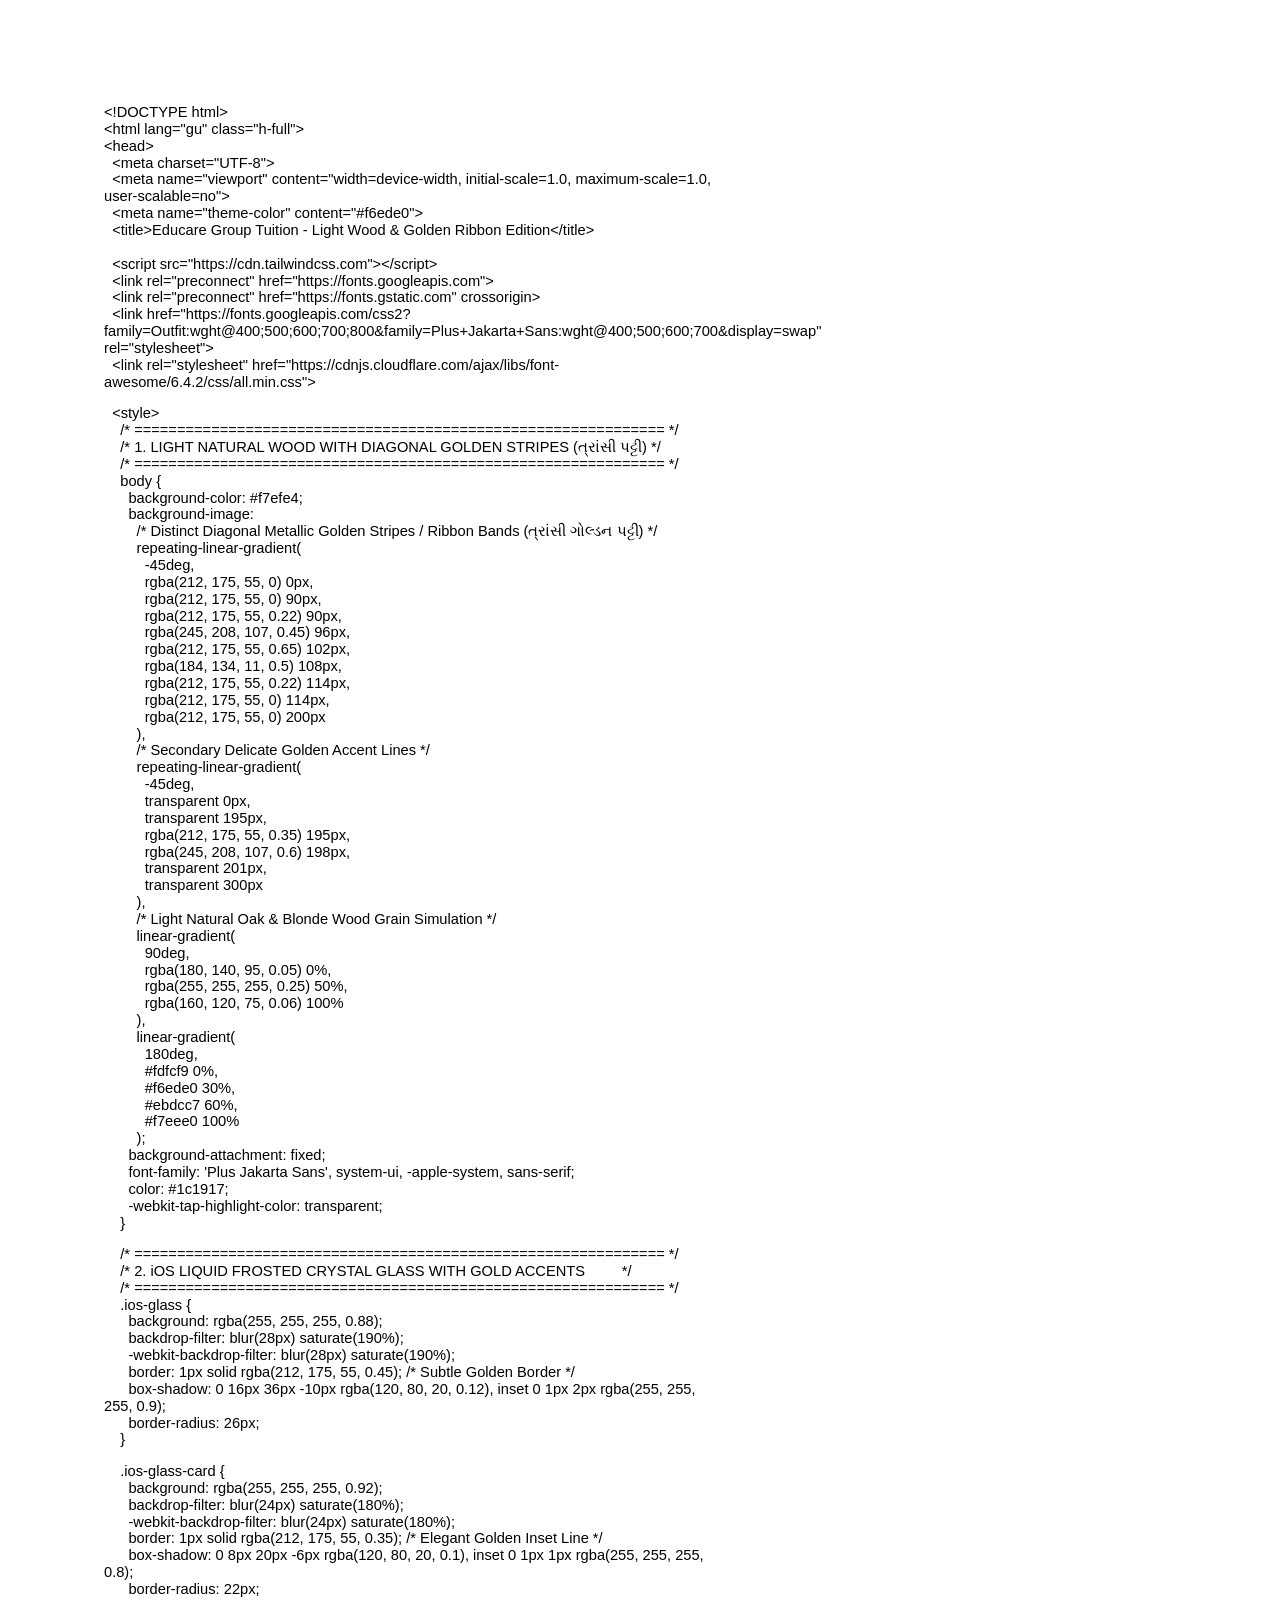
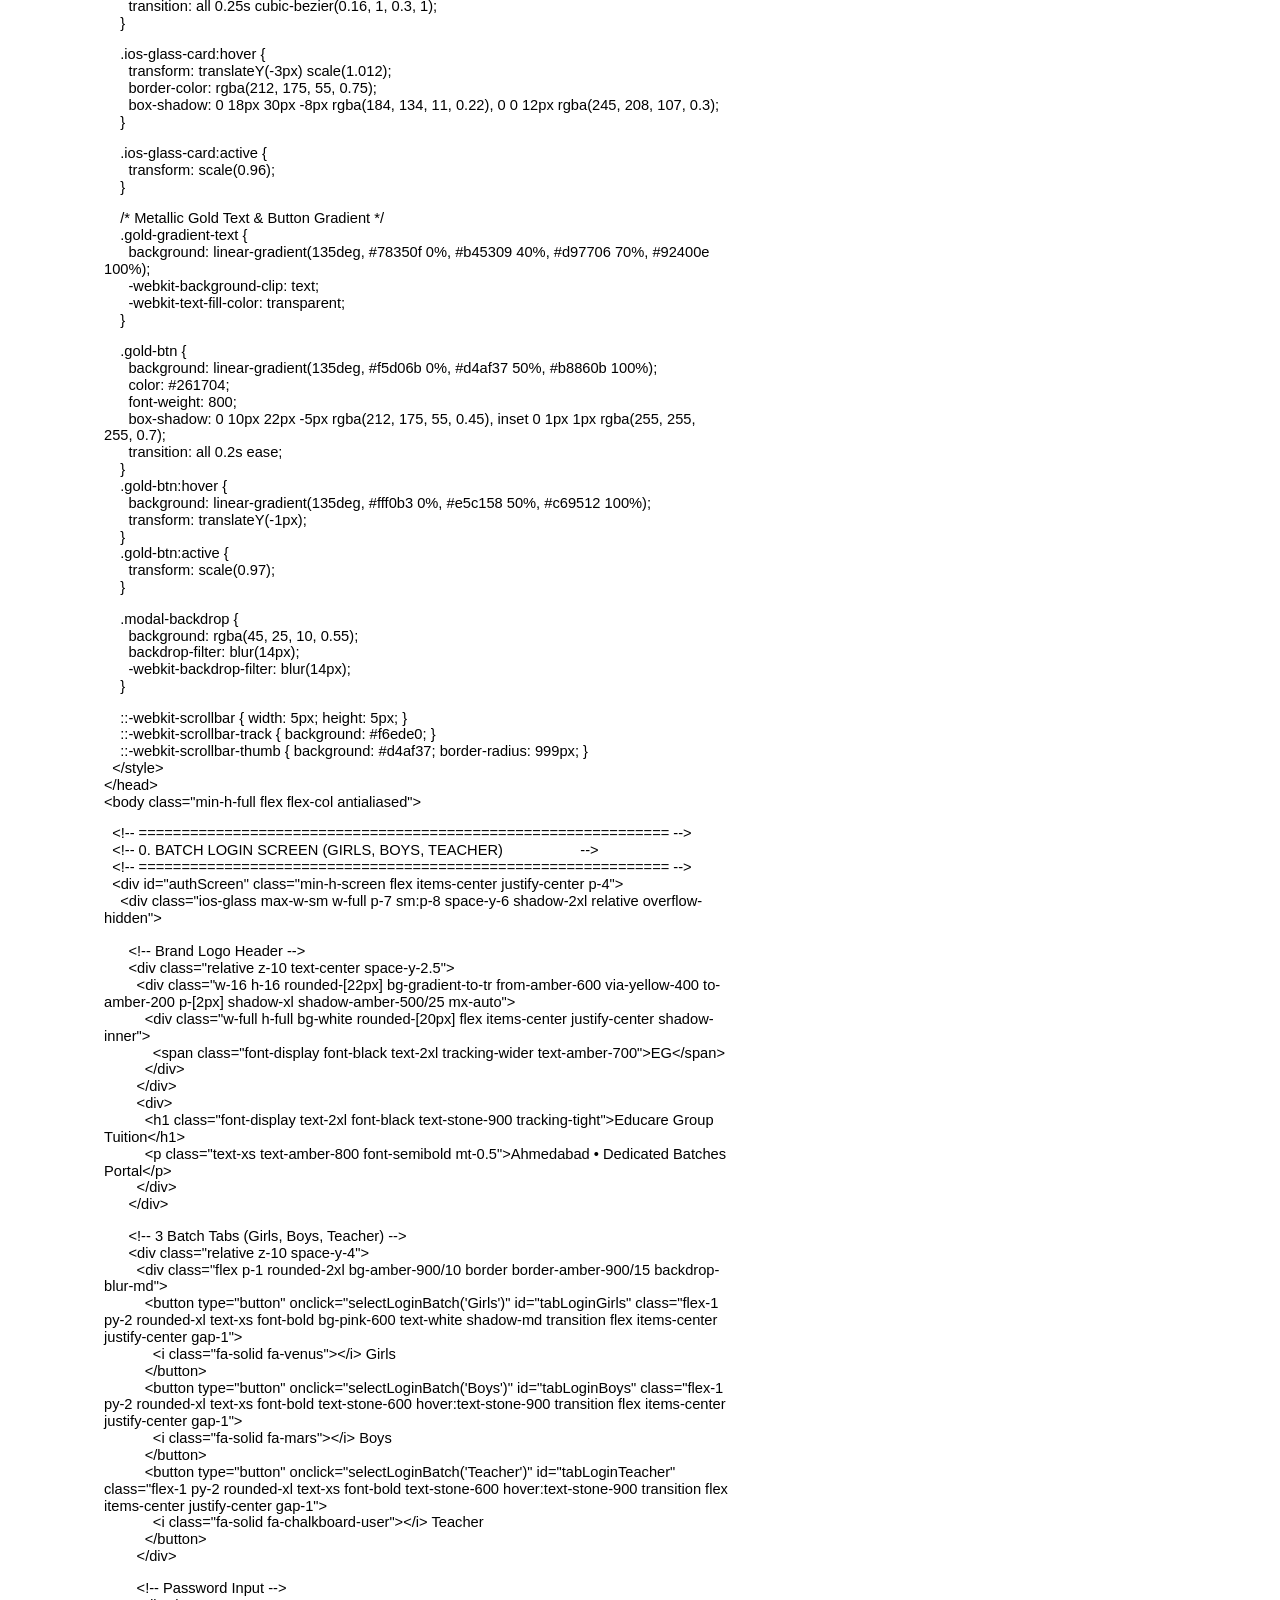
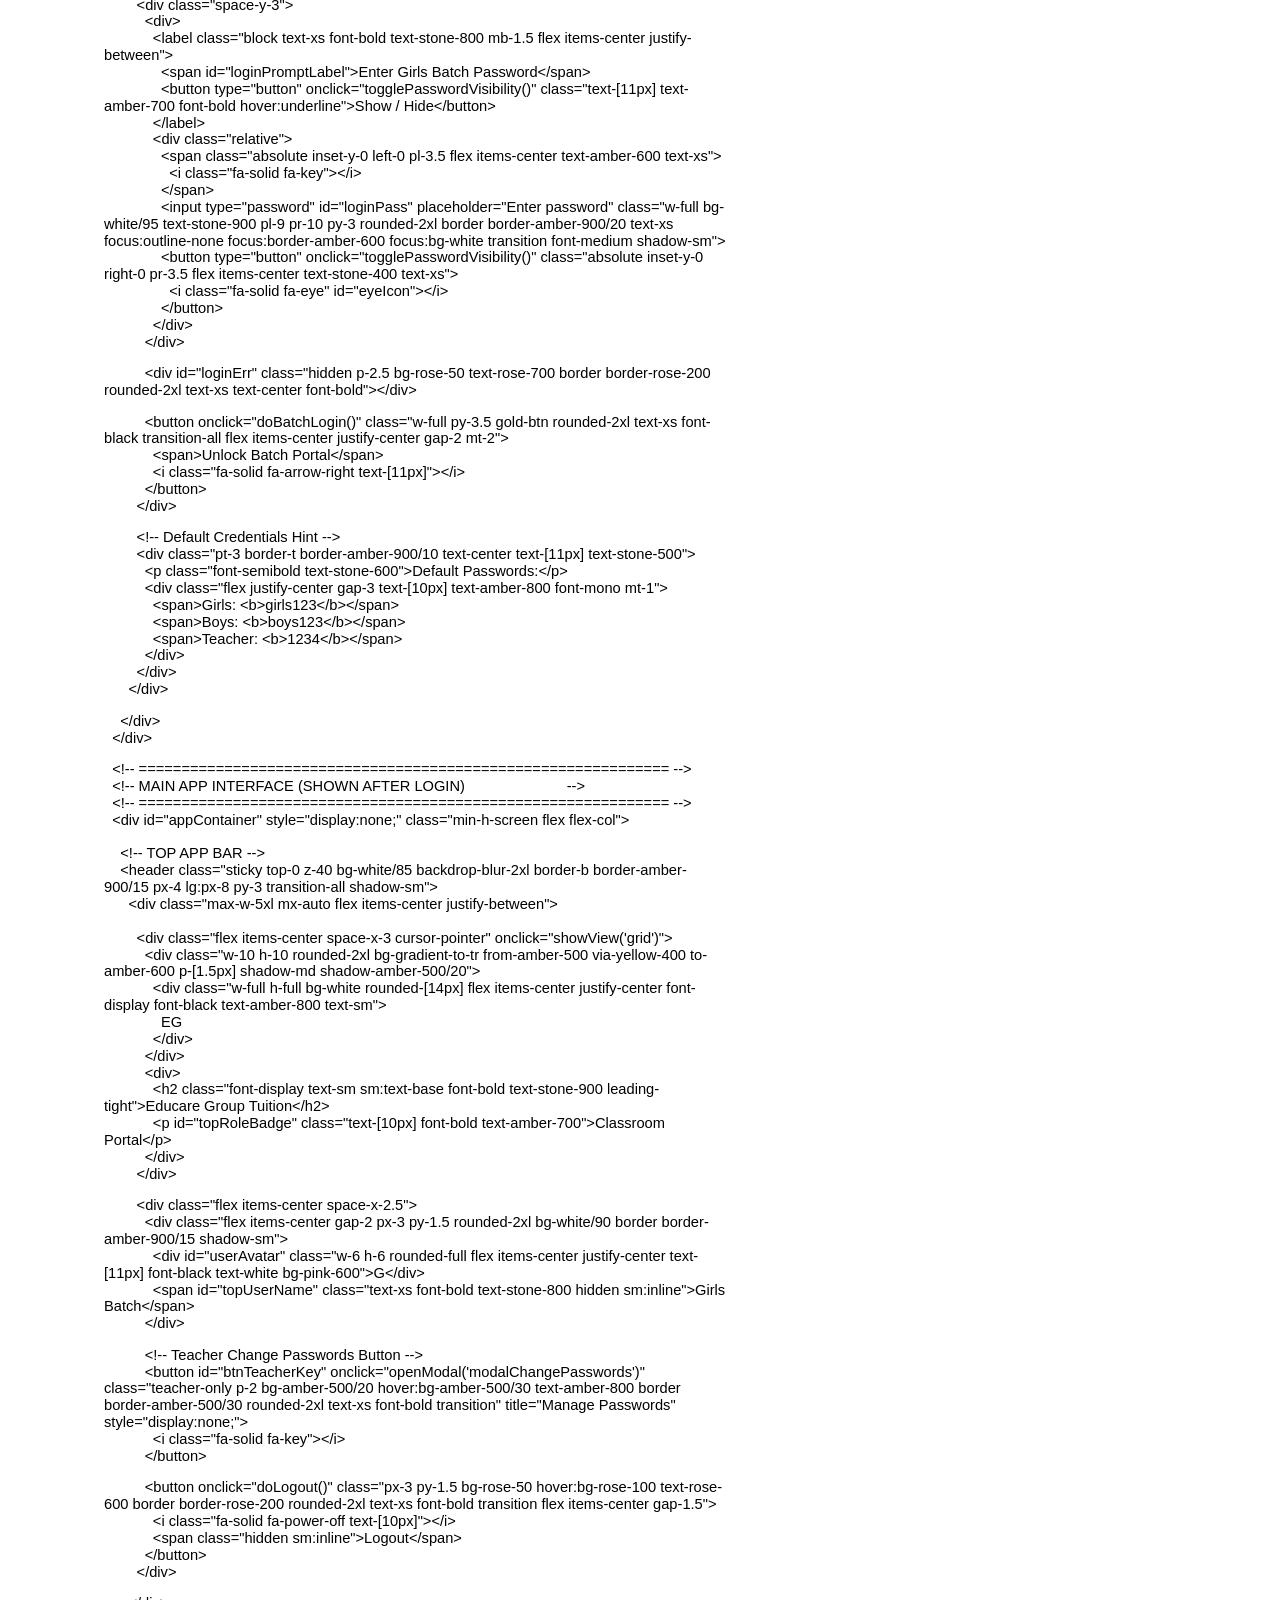
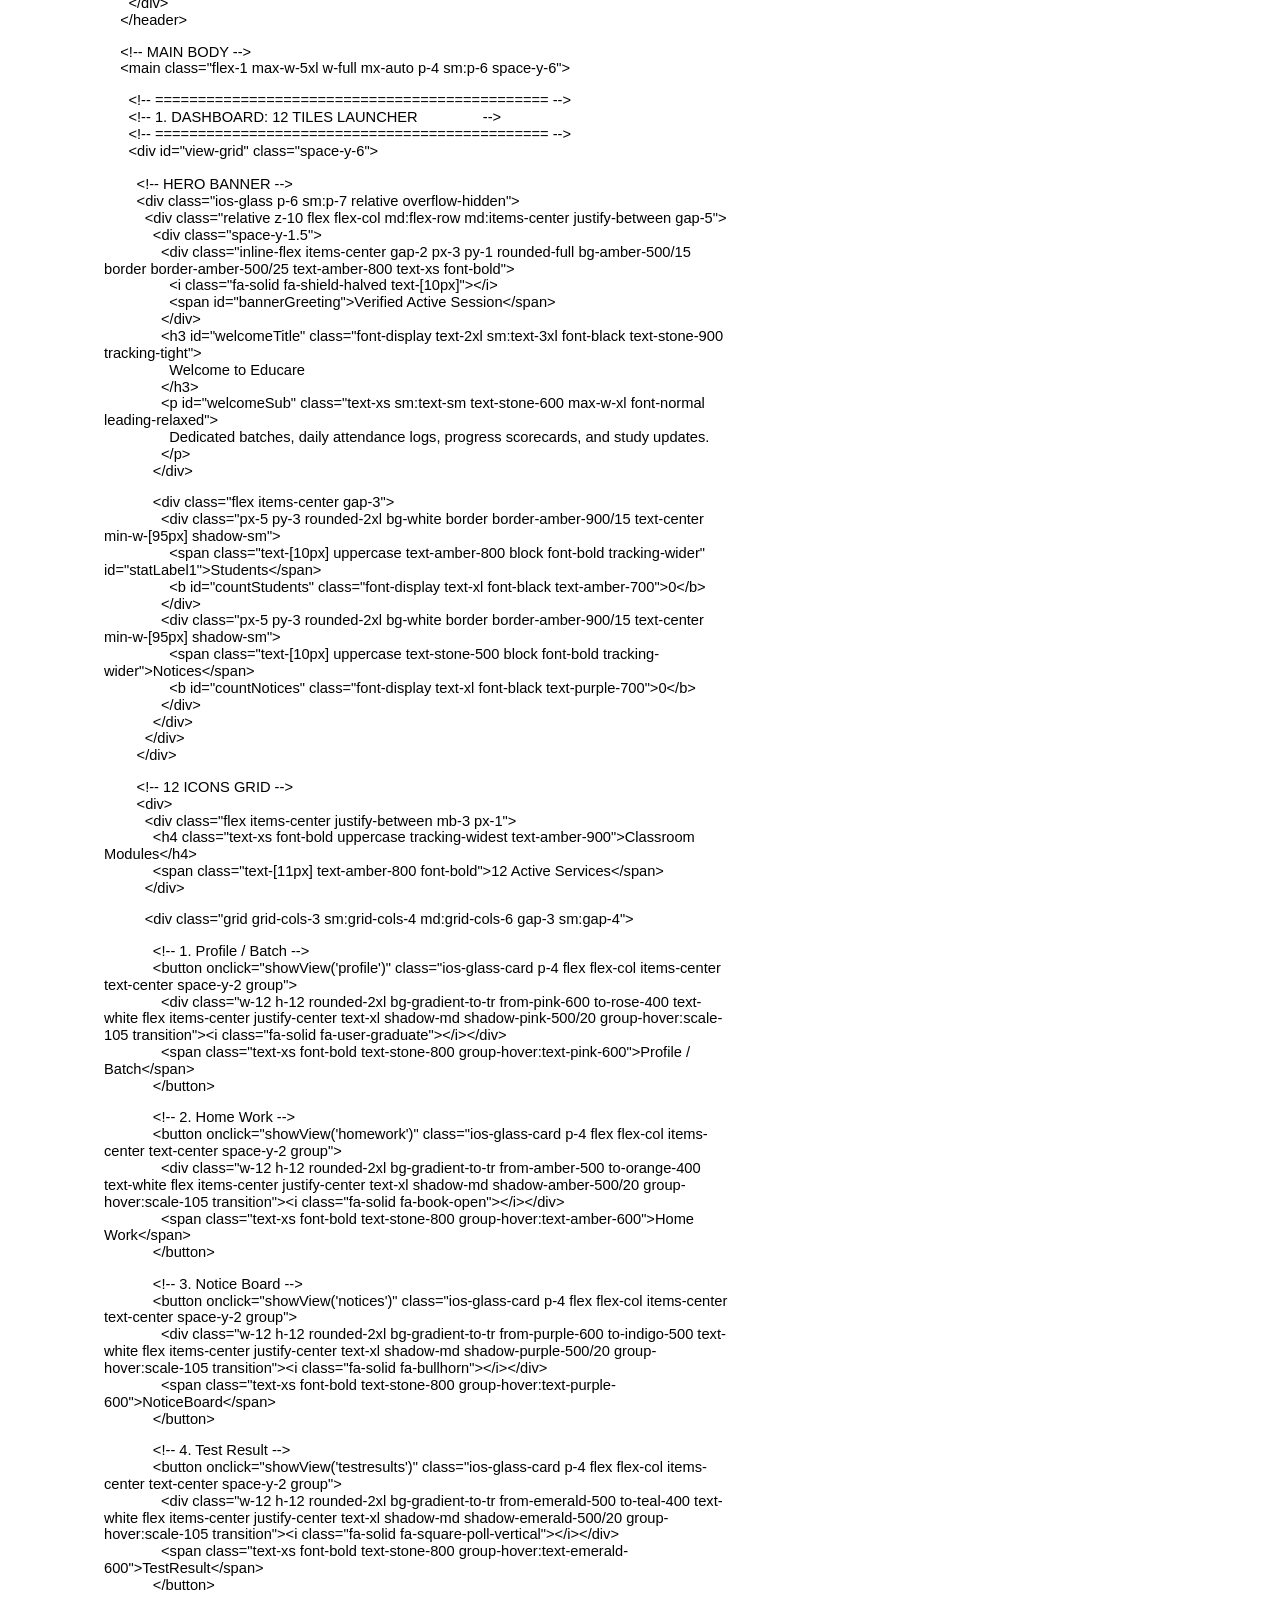
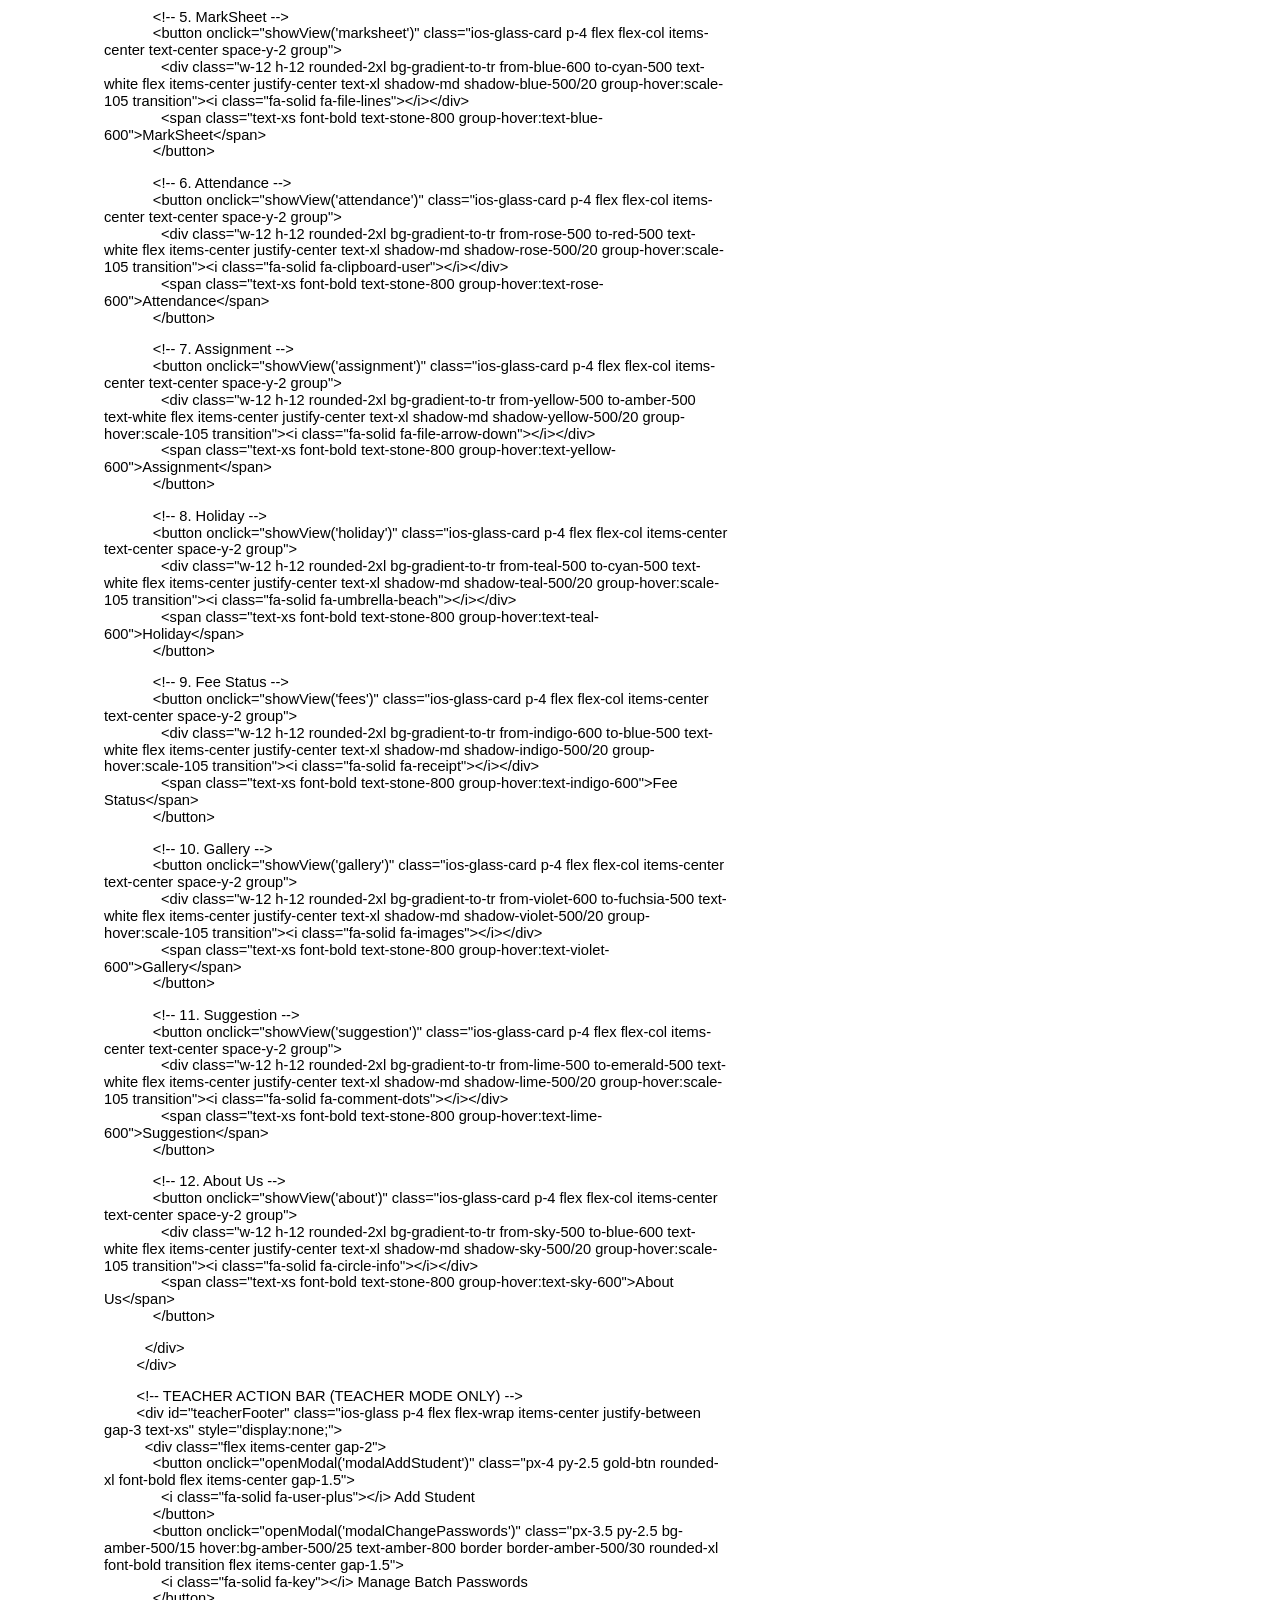
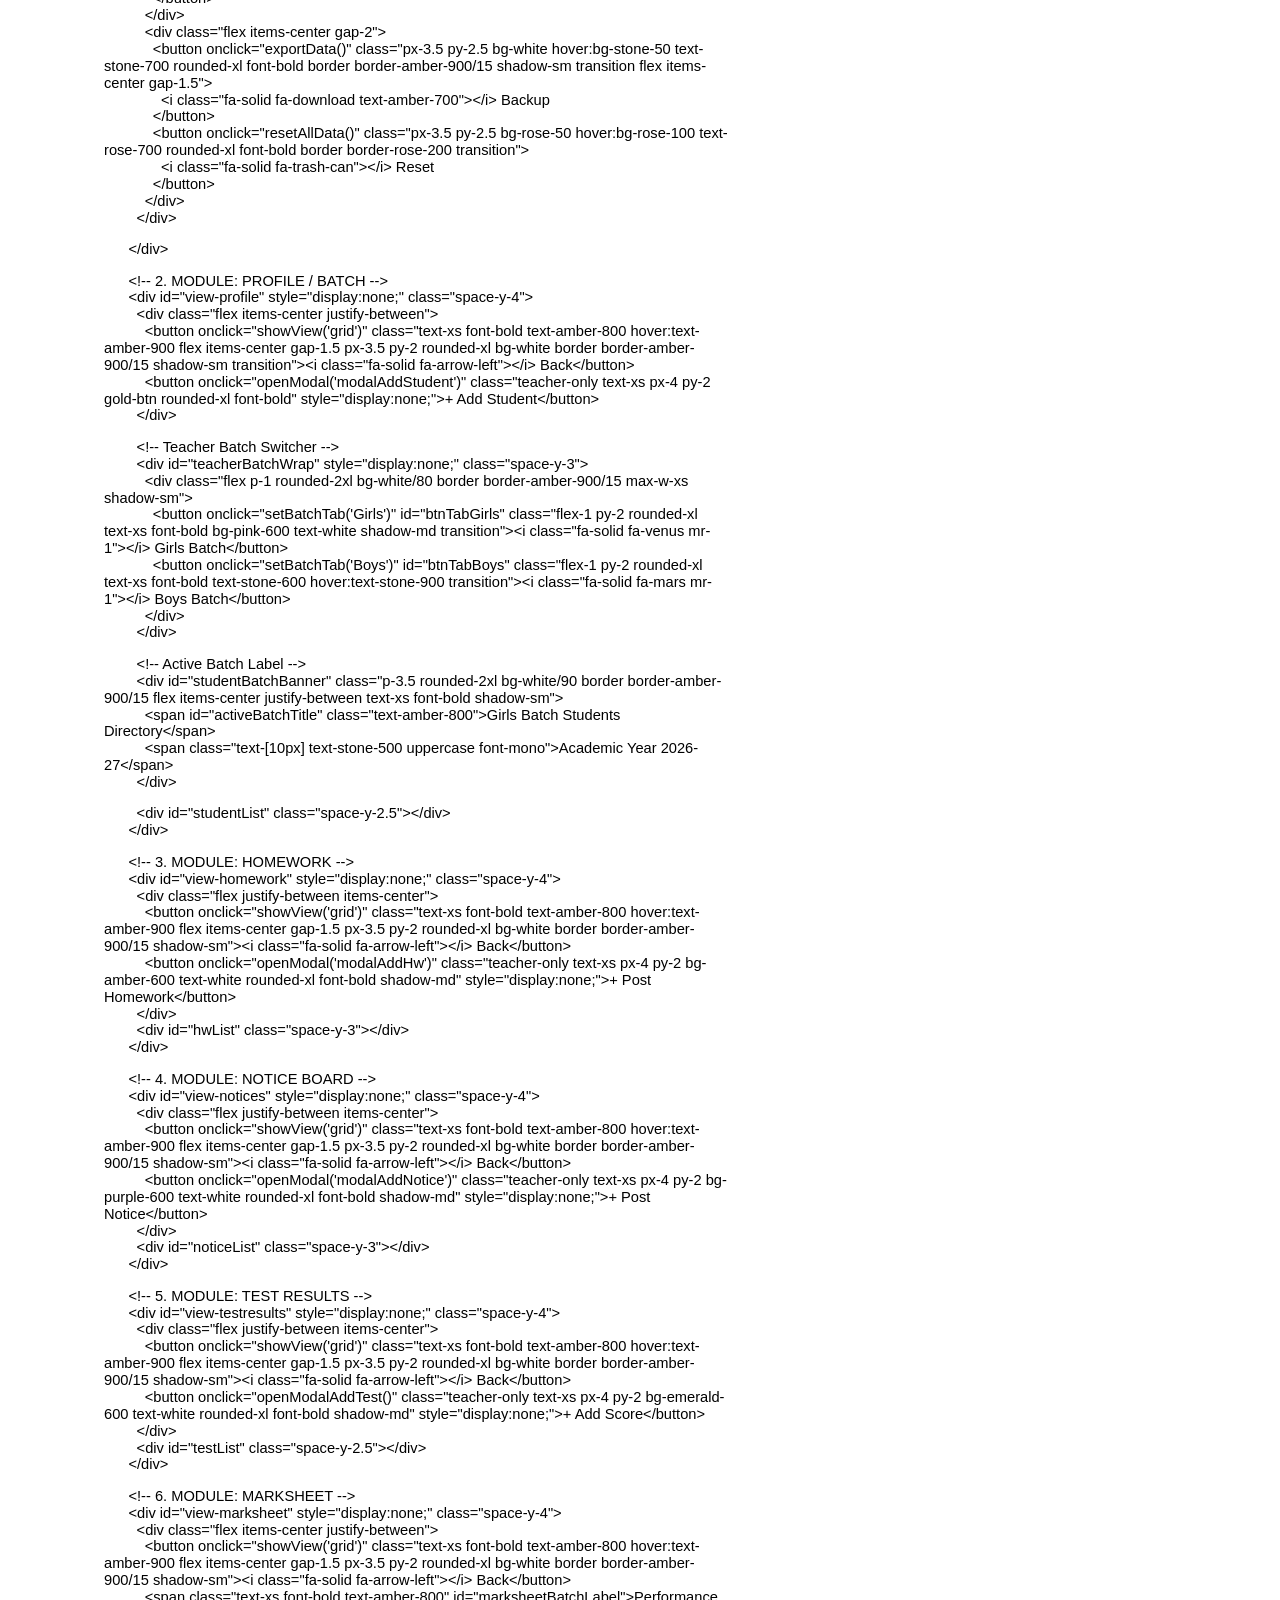
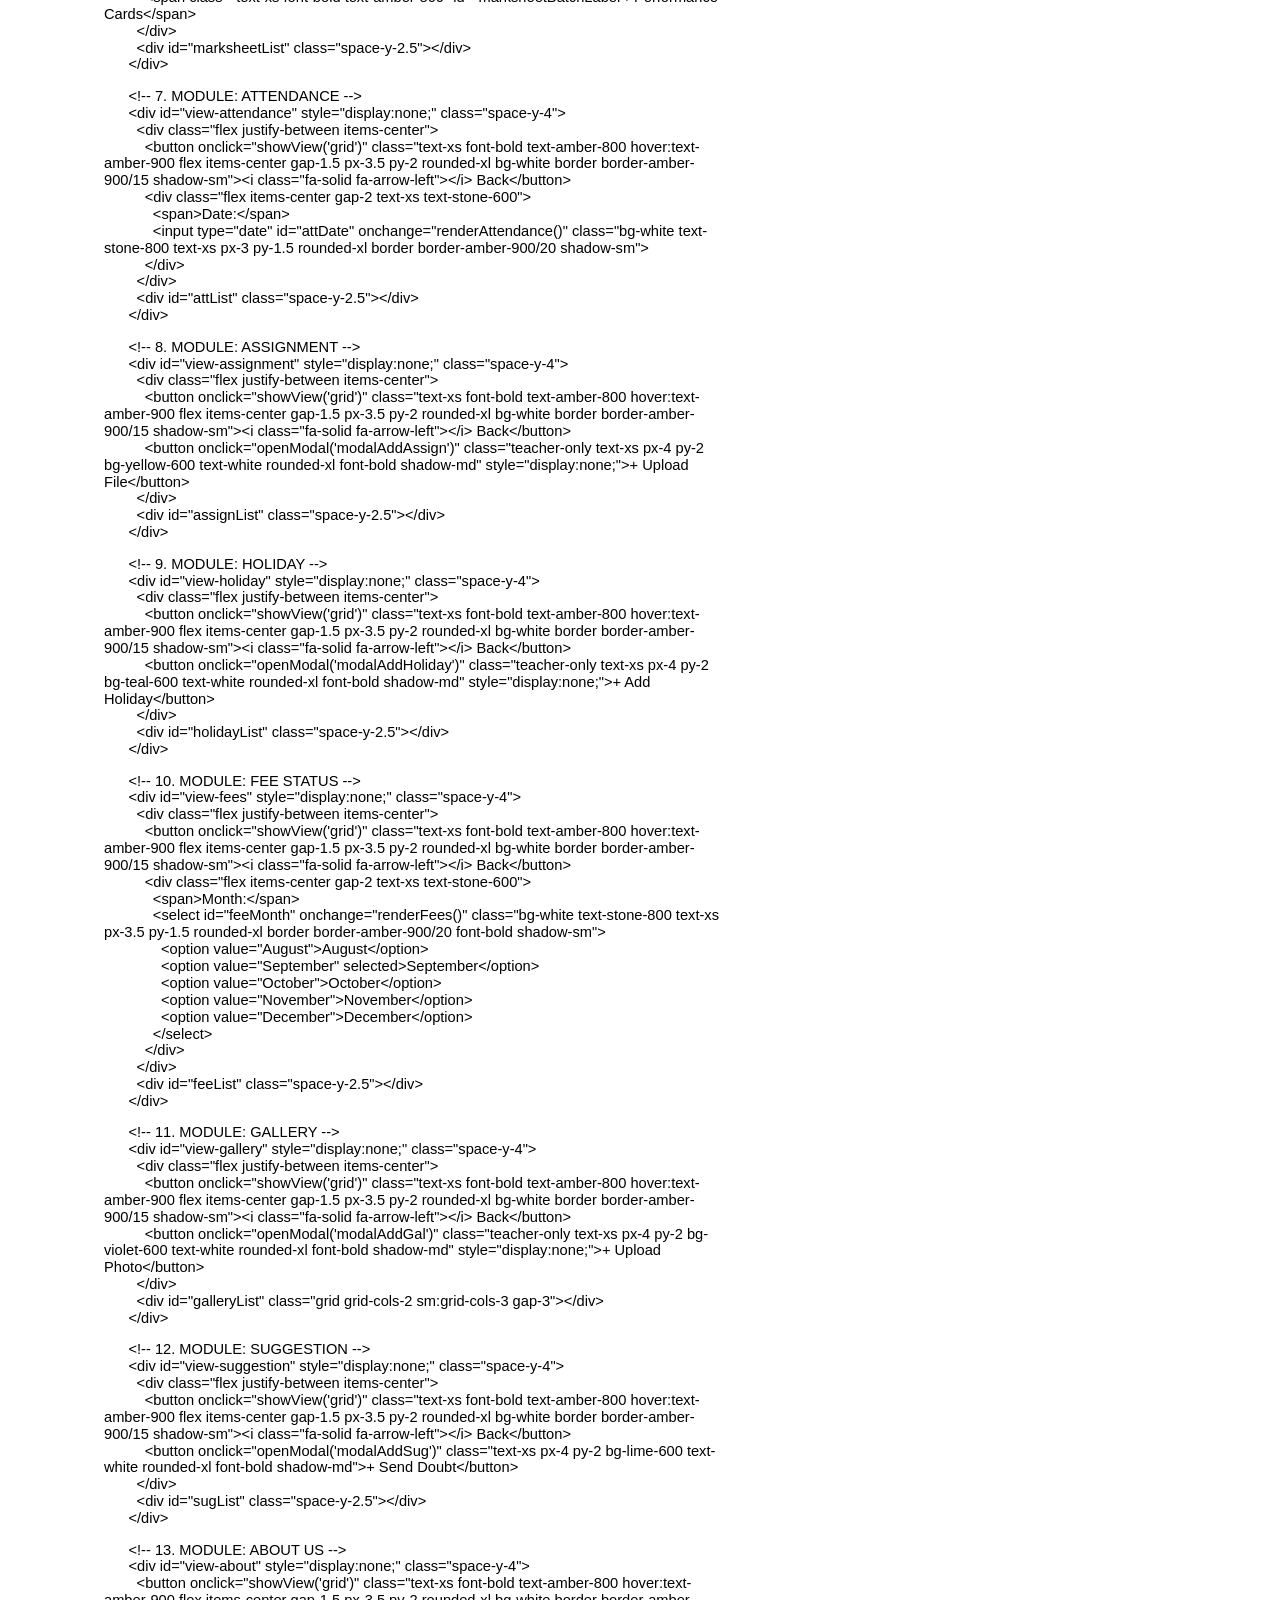
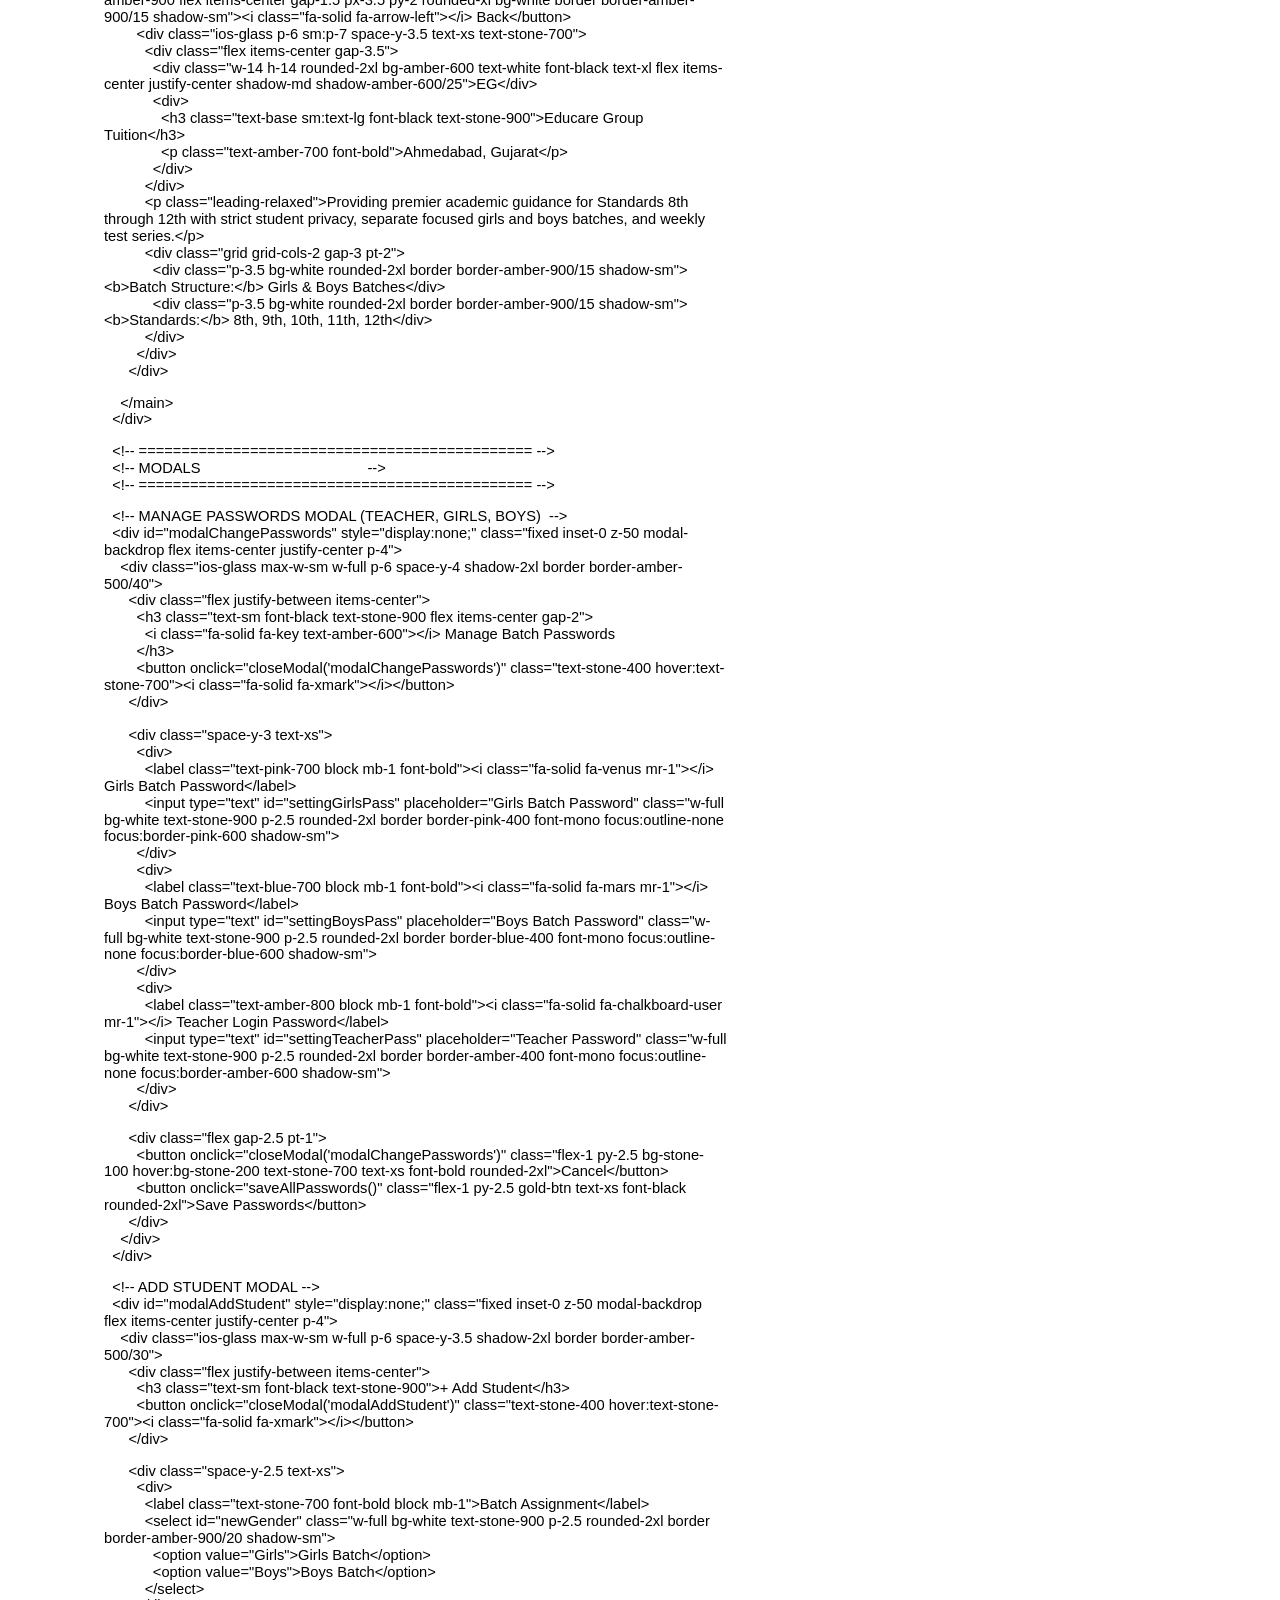
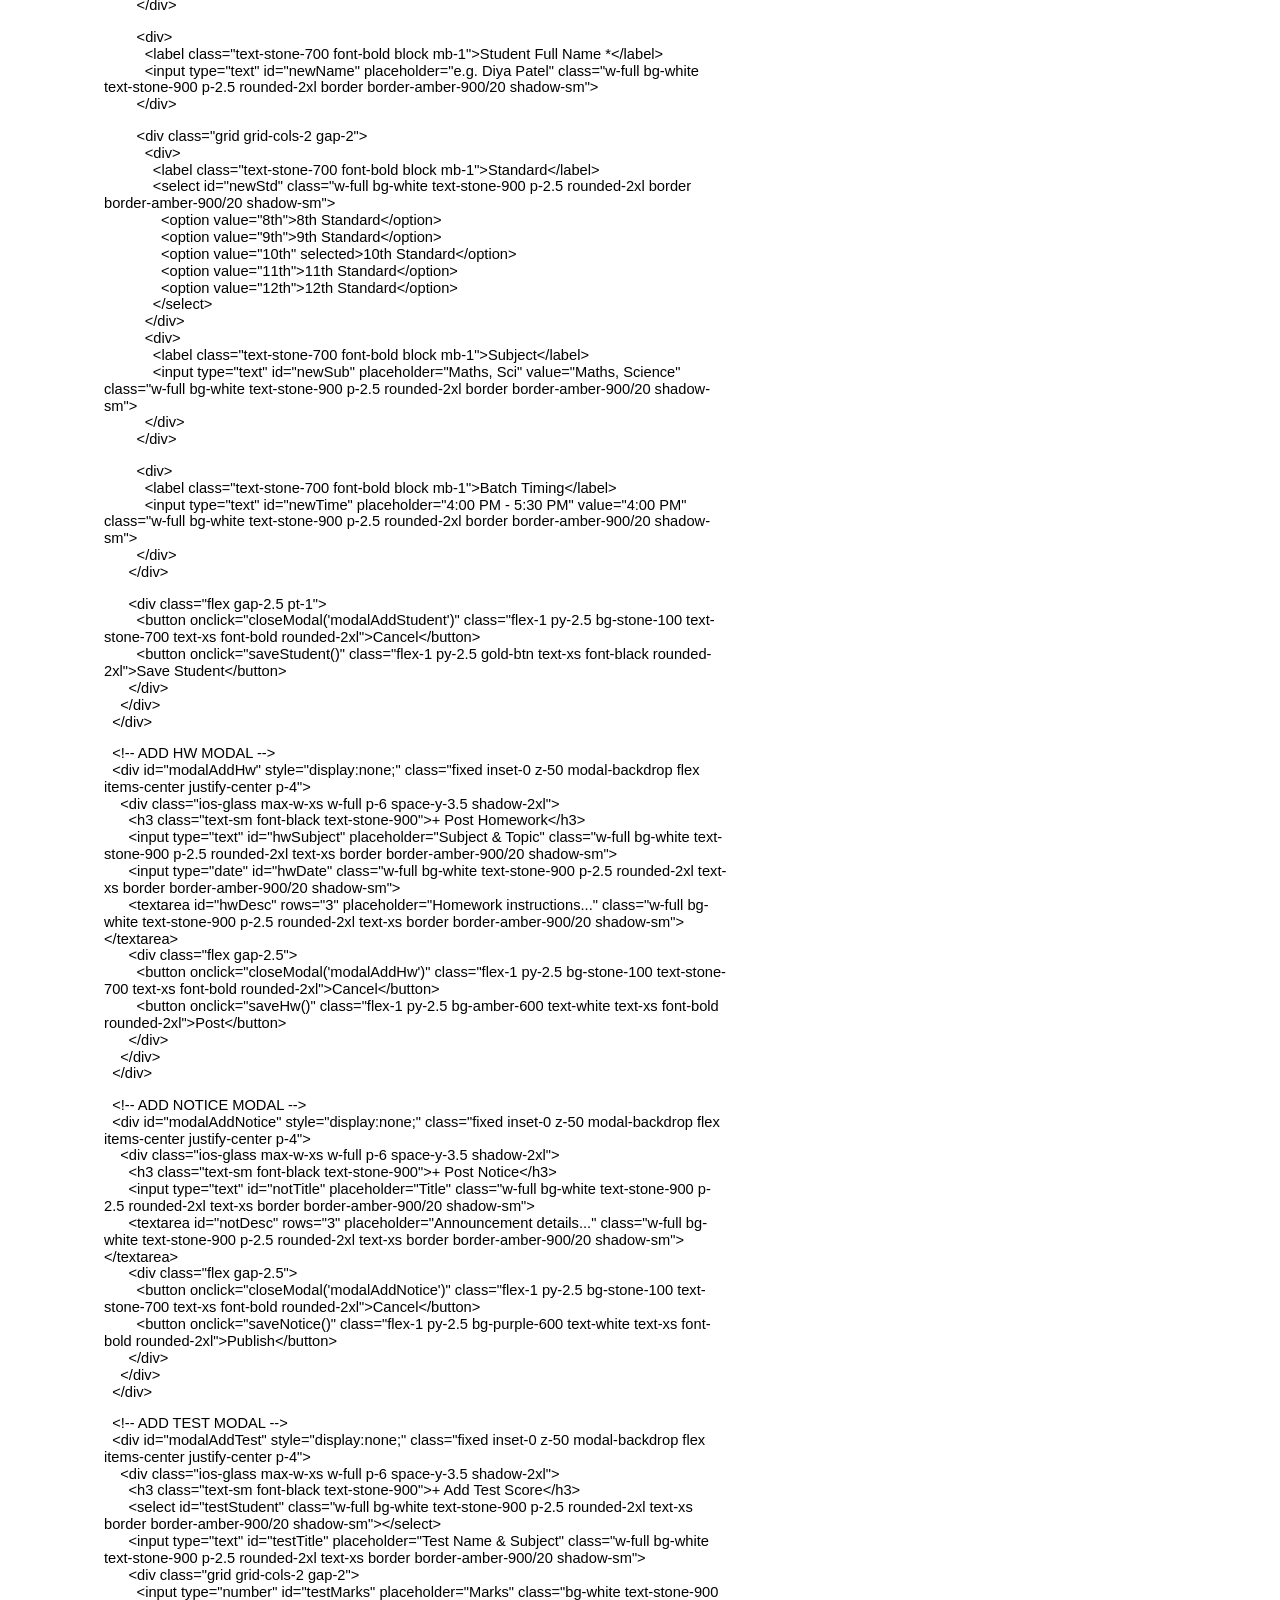
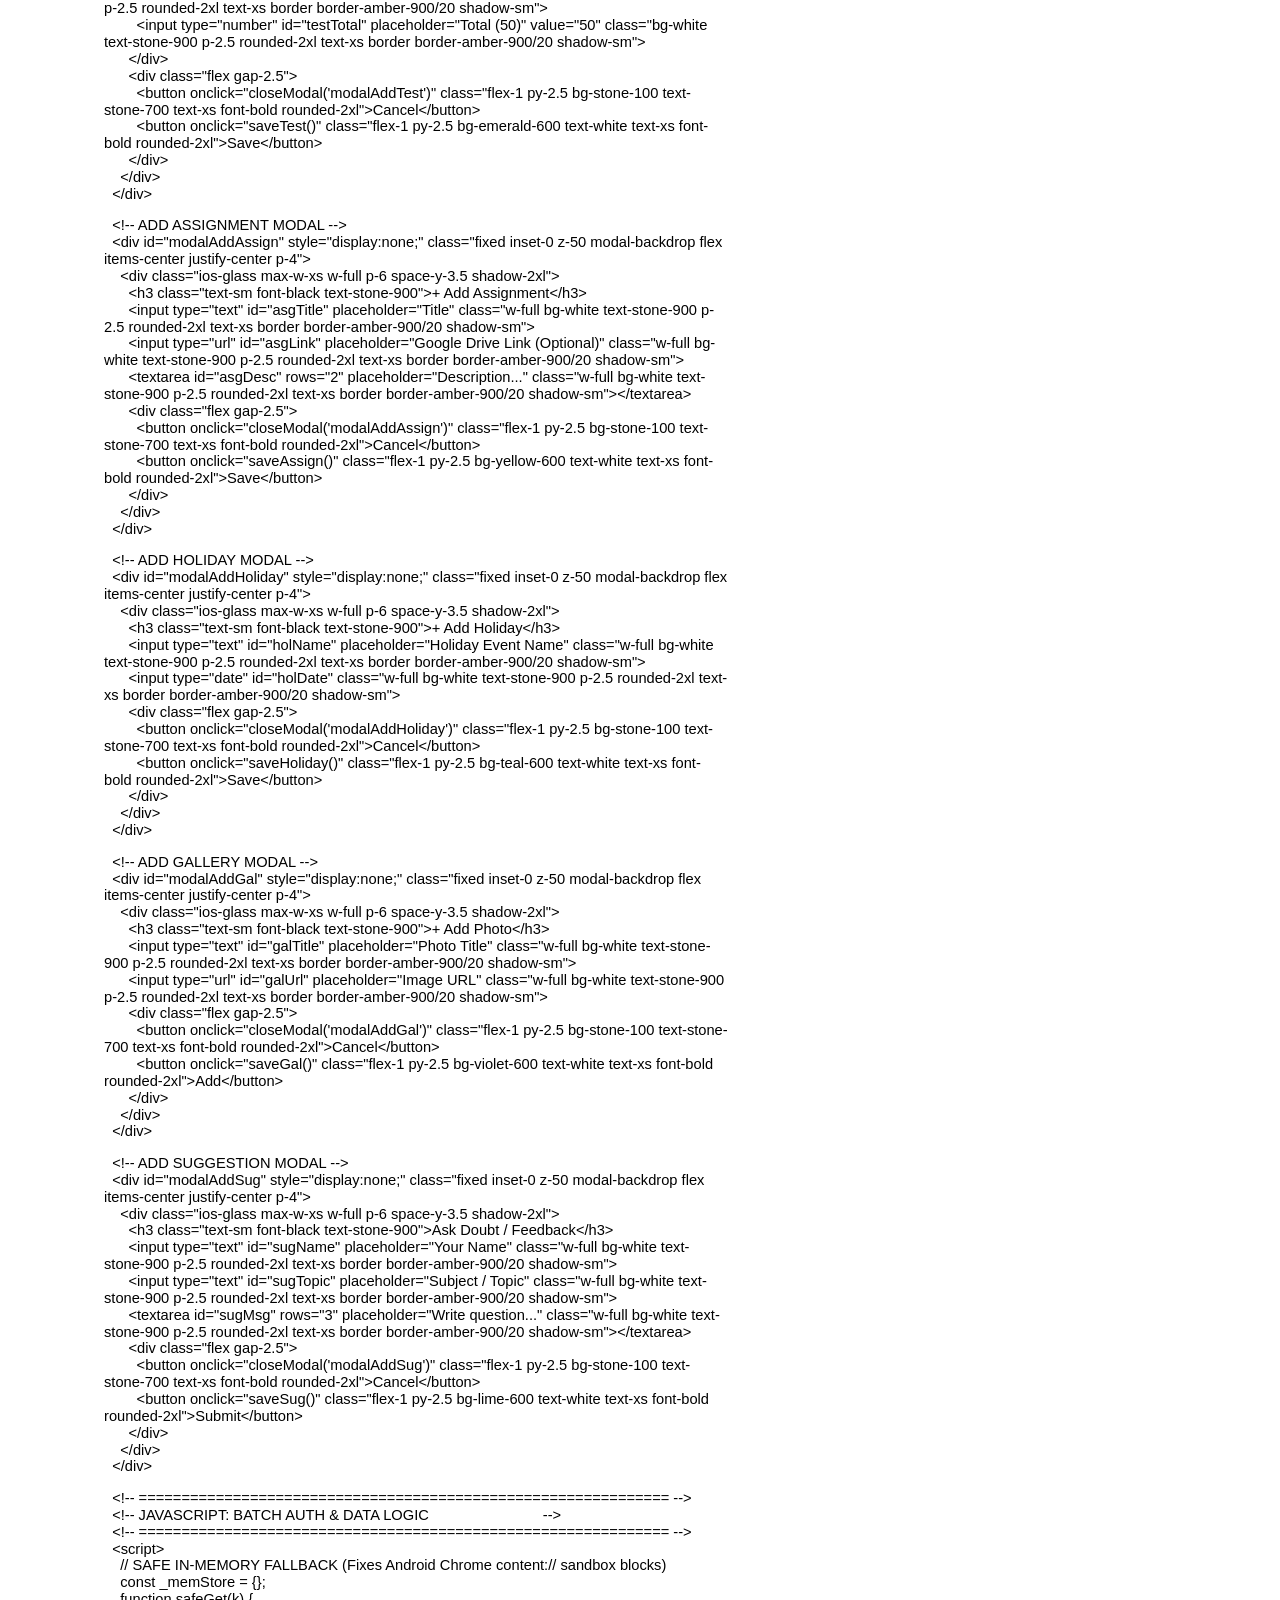
==== index.html @ a4ac1282 "Add files via upload" ====
<html><head><meta content="text/html; charset=UTF-8" http-equiv="content-type"><style type="text/css">ol{margin:0;padding:0}table td,table th{padding:0}.c1{color:#000000;font-weight:400;text-decoration:none;vertical-align:baseline;font-size:11pt;font-family:"Arial";font-style:normal}.c0{padding-top:0pt;padding-bottom:0pt;line-height:1.15;text-align:left}.c3{background-color:#ffffff;max-width:468pt;padding:72pt 72pt 72pt 72pt}.c2{height:11pt}.title{padding-top:24pt;color:#000000;font-weight:700;font-size:36pt;padding-bottom:6pt;font-family:"Arial";line-height:1.15;page-break-after:avoid;orphans:2;widows:2;text-align:left}.subtitle{padding-top:18pt;color:#666666;font-size:24pt;padding-bottom:4pt;font-family:"Georgia";line-height:1.15;page-break-after:avoid;font-style:italic;orphans:2;widows:2;text-align:left}li{color:#000000;font-size:11pt;font-family:"Arial"}p{margin:0;color:#000000;font-size:11pt;font-family:"Arial"}h1{padding-top:24pt;color:#000000;font-weight:700;font-size:24pt;padding-bottom:6pt;font-family:"Arial";line-height:1.15;page-break-after:avoid;orphans:2;widows:2;text-align:left}h2{padding-top:18pt;color:#000000;font-weight:700;font-size:18pt;padding-bottom:4pt;font-family:"Arial";line-height:1.15;page-break-after:avoid;orphans:2;widows:2;text-align:left}h3{padding-top:14pt;color:#000000;font-weight:700;font-size:14pt;padding-bottom:4pt;font-family:"Arial";line-height:1.15;page-break-after:avoid;orphans:2;widows:2;text-align:left}h4{padding-top:12pt;color:#000000;font-weight:700;font-size:12pt;padding-bottom:2pt;font-family:"Arial";line-height:1.15;page-break-after:avoid;orphans:2;widows:2;text-align:left}h5{padding-top:11pt;color:#000000;font-weight:700;font-size:11pt;padding-bottom:2pt;font-family:"Arial";line-height:1.15;page-break-after:avoid;orphans:2;widows:2;text-align:left}h6{padding-top:10pt;color:#000000;font-weight:700;font-size:10pt;padding-bottom:2pt;font-family:"Arial";line-height:1.15;page-break-after:avoid;orphans:2;widows:2;text-align:left}</style></head><body class="c3 doc-content"><p class="c0"><span class="c1">&lt;!DOCTYPE html&gt;</span></p><p class="c0"><span class="c1">&lt;html lang=&quot;gu&quot; class=&quot;h-full&quot;&gt;</span></p><p class="c0"><span class="c1">&lt;head&gt;</span></p><p class="c0"><span class="c1">&nbsp; &lt;meta charset=&quot;UTF-8&quot;&gt;</span></p><p class="c0"><span class="c1">&nbsp; &lt;meta name=&quot;viewport&quot; content=&quot;width=device-width, initial-scale=1.0, maximum-scale=1.0, user-scalable=no&quot;&gt;</span></p><p class="c0"><span class="c1">&nbsp; &lt;meta name=&quot;theme-color&quot; content=&quot;#f6ede0&quot;&gt;</span></p><p class="c0"><span class="c1">&nbsp; &lt;title&gt;Educare Group Tuition - Light Wood &amp; Golden Ribbon Edition&lt;/title&gt;</span></p><p class="c0"><span class="c1">&nbsp; </span></p><p class="c0"><span class="c1">&nbsp; &lt;script src=&quot;https://cdn.tailwindcss.com&quot;&gt;&lt;/script&gt;</span></p><p class="c0"><span class="c1">&nbsp; &lt;link rel=&quot;preconnect&quot; href=&quot;https://fonts.googleapis.com&quot;&gt;</span></p><p class="c0"><span class="c1">&nbsp; &lt;link rel=&quot;preconnect&quot; href=&quot;https://fonts.gstatic.com&quot; crossorigin&gt;</span></p><p class="c0"><span class="c1">&nbsp; &lt;link href=&quot;https://fonts.googleapis.com/css2?family=Outfit:wght@400;500;600;700;800&amp;family=Plus+Jakarta+Sans:wght@400;500;600;700&amp;display=swap&quot; rel=&quot;stylesheet&quot;&gt;</span></p><p class="c0"><span class="c1">&nbsp; &lt;link rel=&quot;stylesheet&quot; href=&quot;https://cdnjs.cloudflare.com/ajax/libs/font-awesome/6.4.2/css/all.min.css&quot;&gt;</span></p><p class="c0 c2"><span class="c1"></span></p><p class="c0"><span class="c1">&nbsp; &lt;style&gt;</span></p><p class="c0"><span class="c1">&nbsp; &nbsp; /* ============================================================== */</span></p><p class="c0"><span class="c1">&nbsp; &nbsp; /* 1. LIGHT NATURAL WOOD WITH DIAGONAL GOLDEN STRIPES (&#2724;&#2765;&#2736;&#2750;&#2690;&#2744;&#2752; &#2730;&#2719;&#2765;&#2719;&#2752;) */</span></p><p class="c0"><span class="c1">&nbsp; &nbsp; /* ============================================================== */</span></p><p class="c0"><span class="c1">&nbsp; &nbsp; body {</span></p><p class="c0"><span class="c1">&nbsp; &nbsp; &nbsp; background-color: #f7efe4;</span></p><p class="c0"><span class="c1">&nbsp; &nbsp; &nbsp; background-image: </span></p><p class="c0"><span class="c1">&nbsp; &nbsp; &nbsp; &nbsp; /* Distinct Diagonal Metallic Golden Stripes / Ribbon Bands (&#2724;&#2765;&#2736;&#2750;&#2690;&#2744;&#2752; &#2711;&#2763;&#2738;&#2765;&#2721;&#2728; &#2730;&#2719;&#2765;&#2719;&#2752;) */</span></p><p class="c0"><span class="c1">&nbsp; &nbsp; &nbsp; &nbsp; repeating-linear-gradient(</span></p><p class="c0"><span class="c1">&nbsp; &nbsp; &nbsp; &nbsp; &nbsp; -45deg,</span></p><p class="c0"><span class="c1">&nbsp; &nbsp; &nbsp; &nbsp; &nbsp; rgba(212, 175, 55, 0) 0px,</span></p><p class="c0"><span class="c1">&nbsp; &nbsp; &nbsp; &nbsp; &nbsp; rgba(212, 175, 55, 0) 90px,</span></p><p class="c0"><span class="c1">&nbsp; &nbsp; &nbsp; &nbsp; &nbsp; rgba(212, 175, 55, 0.22) 90px,</span></p><p class="c0"><span class="c1">&nbsp; &nbsp; &nbsp; &nbsp; &nbsp; rgba(245, 208, 107, 0.45) 96px,</span></p><p class="c0"><span class="c1">&nbsp; &nbsp; &nbsp; &nbsp; &nbsp; rgba(212, 175, 55, 0.65) 102px,</span></p><p class="c0"><span class="c1">&nbsp; &nbsp; &nbsp; &nbsp; &nbsp; rgba(184, 134, 11, 0.5) 108px,</span></p><p class="c0"><span class="c1">&nbsp; &nbsp; &nbsp; &nbsp; &nbsp; rgba(212, 175, 55, 0.22) 114px,</span></p><p class="c0"><span class="c1">&nbsp; &nbsp; &nbsp; &nbsp; &nbsp; rgba(212, 175, 55, 0) 114px,</span></p><p class="c0"><span class="c1">&nbsp; &nbsp; &nbsp; &nbsp; &nbsp; rgba(212, 175, 55, 0) 200px</span></p><p class="c0"><span class="c1">&nbsp; &nbsp; &nbsp; &nbsp; ),</span></p><p class="c0"><span class="c1">&nbsp; &nbsp; &nbsp; &nbsp; /* Secondary Delicate Golden Accent Lines */</span></p><p class="c0"><span class="c1">&nbsp; &nbsp; &nbsp; &nbsp; repeating-linear-gradient(</span></p><p class="c0"><span class="c1">&nbsp; &nbsp; &nbsp; &nbsp; &nbsp; -45deg,</span></p><p class="c0"><span class="c1">&nbsp; &nbsp; &nbsp; &nbsp; &nbsp; transparent 0px,</span></p><p class="c0"><span class="c1">&nbsp; &nbsp; &nbsp; &nbsp; &nbsp; transparent 195px,</span></p><p class="c0"><span class="c1">&nbsp; &nbsp; &nbsp; &nbsp; &nbsp; rgba(212, 175, 55, 0.35) 195px,</span></p><p class="c0"><span class="c1">&nbsp; &nbsp; &nbsp; &nbsp; &nbsp; rgba(245, 208, 107, 0.6) 198px,</span></p><p class="c0"><span class="c1">&nbsp; &nbsp; &nbsp; &nbsp; &nbsp; transparent 201px,</span></p><p class="c0"><span class="c1">&nbsp; &nbsp; &nbsp; &nbsp; &nbsp; transparent 300px</span></p><p class="c0"><span class="c1">&nbsp; &nbsp; &nbsp; &nbsp; ),</span></p><p class="c0"><span class="c1">&nbsp; &nbsp; &nbsp; &nbsp; /* Light Natural Oak &amp; Blonde Wood Grain Simulation */</span></p><p class="c0"><span class="c1">&nbsp; &nbsp; &nbsp; &nbsp; linear-gradient(</span></p><p class="c0"><span class="c1">&nbsp; &nbsp; &nbsp; &nbsp; &nbsp; 90deg,</span></p><p class="c0"><span class="c1">&nbsp; &nbsp; &nbsp; &nbsp; &nbsp; rgba(180, 140, 95, 0.05) 0%,</span></p><p class="c0"><span class="c1">&nbsp; &nbsp; &nbsp; &nbsp; &nbsp; rgba(255, 255, 255, 0.25) 50%,</span></p><p class="c0"><span class="c1">&nbsp; &nbsp; &nbsp; &nbsp; &nbsp; rgba(160, 120, 75, 0.06) 100%</span></p><p class="c0"><span class="c1">&nbsp; &nbsp; &nbsp; &nbsp; ),</span></p><p class="c0"><span class="c1">&nbsp; &nbsp; &nbsp; &nbsp; linear-gradient(</span></p><p class="c0"><span class="c1">&nbsp; &nbsp; &nbsp; &nbsp; &nbsp; 180deg,</span></p><p class="c0"><span class="c1">&nbsp; &nbsp; &nbsp; &nbsp; &nbsp; #fdfcf9 0%,</span></p><p class="c0"><span class="c1">&nbsp; &nbsp; &nbsp; &nbsp; &nbsp; #f6ede0 30%,</span></p><p class="c0"><span class="c1">&nbsp; &nbsp; &nbsp; &nbsp; &nbsp; #ebdcc7 60%,</span></p><p class="c0"><span class="c1">&nbsp; &nbsp; &nbsp; &nbsp; &nbsp; #f7eee0 100%</span></p><p class="c0"><span class="c1">&nbsp; &nbsp; &nbsp; &nbsp; );</span></p><p class="c0"><span class="c1">&nbsp; &nbsp; &nbsp; background-attachment: fixed;</span></p><p class="c0"><span class="c1">&nbsp; &nbsp; &nbsp; font-family: &#39;Plus Jakarta Sans&#39;, system-ui, -apple-system, sans-serif;</span></p><p class="c0"><span class="c1">&nbsp; &nbsp; &nbsp; color: #1c1917;</span></p><p class="c0"><span class="c1">&nbsp; &nbsp; &nbsp; -webkit-tap-highlight-color: transparent;</span></p><p class="c0"><span class="c1">&nbsp; &nbsp; }</span></p><p class="c0 c2"><span class="c1"></span></p><p class="c0"><span class="c1">&nbsp; &nbsp; /* ============================================================== */</span></p><p class="c0"><span class="c1">&nbsp; &nbsp; /* 2. iOS LIQUID FROSTED CRYSTAL GLASS WITH GOLD ACCENTS &nbsp; &nbsp; &nbsp; &nbsp; */</span></p><p class="c0"><span class="c1">&nbsp; &nbsp; /* ============================================================== */</span></p><p class="c0"><span class="c1">&nbsp; &nbsp; .ios-glass {</span></p><p class="c0"><span class="c1">&nbsp; &nbsp; &nbsp; background: rgba(255, 255, 255, 0.88);</span></p><p class="c0"><span class="c1">&nbsp; &nbsp; &nbsp; backdrop-filter: blur(28px) saturate(190%);</span></p><p class="c0"><span class="c1">&nbsp; &nbsp; &nbsp; -webkit-backdrop-filter: blur(28px) saturate(190%);</span></p><p class="c0"><span class="c1">&nbsp; &nbsp; &nbsp; border: 1px solid rgba(212, 175, 55, 0.45); /* Subtle Golden Border */</span></p><p class="c0"><span class="c1">&nbsp; &nbsp; &nbsp; box-shadow: 0 16px 36px -10px rgba(120, 80, 20, 0.12), inset 0 1px 2px rgba(255, 255, 255, 0.9);</span></p><p class="c0"><span class="c1">&nbsp; &nbsp; &nbsp; border-radius: 26px;</span></p><p class="c0"><span class="c1">&nbsp; &nbsp; }</span></p><p class="c0 c2"><span class="c1"></span></p><p class="c0"><span class="c1">&nbsp; &nbsp; .ios-glass-card {</span></p><p class="c0"><span class="c1">&nbsp; &nbsp; &nbsp; background: rgba(255, 255, 255, 0.92);</span></p><p class="c0"><span class="c1">&nbsp; &nbsp; &nbsp; backdrop-filter: blur(24px) saturate(180%);</span></p><p class="c0"><span class="c1">&nbsp; &nbsp; &nbsp; -webkit-backdrop-filter: blur(24px) saturate(180%);</span></p><p class="c0"><span class="c1">&nbsp; &nbsp; &nbsp; border: 1px solid rgba(212, 175, 55, 0.35); /* Elegant Golden Inset Line */</span></p><p class="c0"><span class="c1">&nbsp; &nbsp; &nbsp; box-shadow: 0 8px 20px -6px rgba(120, 80, 20, 0.1), inset 0 1px 1px rgba(255, 255, 255, 0.8);</span></p><p class="c0"><span class="c1">&nbsp; &nbsp; &nbsp; border-radius: 22px;</span></p><p class="c0"><span class="c1">&nbsp; &nbsp; &nbsp; transition: all 0.25s cubic-bezier(0.16, 1, 0.3, 1);</span></p><p class="c0"><span class="c1">&nbsp; &nbsp; }</span></p><p class="c0 c2"><span class="c1"></span></p><p class="c0"><span class="c1">&nbsp; &nbsp; .ios-glass-card:hover {</span></p><p class="c0"><span class="c1">&nbsp; &nbsp; &nbsp; transform: translateY(-3px) scale(1.012);</span></p><p class="c0"><span class="c1">&nbsp; &nbsp; &nbsp; border-color: rgba(212, 175, 55, 0.75);</span></p><p class="c0"><span class="c1">&nbsp; &nbsp; &nbsp; box-shadow: 0 18px 30px -8px rgba(184, 134, 11, 0.22), 0 0 12px rgba(245, 208, 107, 0.3);</span></p><p class="c0"><span class="c1">&nbsp; &nbsp; }</span></p><p class="c0 c2"><span class="c1"></span></p><p class="c0"><span class="c1">&nbsp; &nbsp; .ios-glass-card:active {</span></p><p class="c0"><span class="c1">&nbsp; &nbsp; &nbsp; transform: scale(0.96);</span></p><p class="c0"><span class="c1">&nbsp; &nbsp; }</span></p><p class="c0 c2"><span class="c1"></span></p><p class="c0"><span class="c1">&nbsp; &nbsp; /* Metallic Gold Text &amp; Button Gradient */</span></p><p class="c0"><span class="c1">&nbsp; &nbsp; .gold-gradient-text {</span></p><p class="c0"><span class="c1">&nbsp; &nbsp; &nbsp; background: linear-gradient(135deg, #78350f 0%, #b45309 40%, #d97706 70%, #92400e 100%);</span></p><p class="c0"><span class="c1">&nbsp; &nbsp; &nbsp; -webkit-background-clip: text;</span></p><p class="c0"><span class="c1">&nbsp; &nbsp; &nbsp; -webkit-text-fill-color: transparent;</span></p><p class="c0"><span class="c1">&nbsp; &nbsp; }</span></p><p class="c0 c2"><span class="c1"></span></p><p class="c0"><span class="c1">&nbsp; &nbsp; .gold-btn {</span></p><p class="c0"><span class="c1">&nbsp; &nbsp; &nbsp; background: linear-gradient(135deg, #f5d06b 0%, #d4af37 50%, #b8860b 100%);</span></p><p class="c0"><span class="c1">&nbsp; &nbsp; &nbsp; color: #261704;</span></p><p class="c0"><span class="c1">&nbsp; &nbsp; &nbsp; font-weight: 800;</span></p><p class="c0"><span class="c1">&nbsp; &nbsp; &nbsp; box-shadow: 0 10px 22px -5px rgba(212, 175, 55, 0.45), inset 0 1px 1px rgba(255, 255, 255, 0.7);</span></p><p class="c0"><span class="c1">&nbsp; &nbsp; &nbsp; transition: all 0.2s ease;</span></p><p class="c0"><span class="c1">&nbsp; &nbsp; }</span></p><p class="c0"><span class="c1">&nbsp; &nbsp; .gold-btn:hover {</span></p><p class="c0"><span class="c1">&nbsp; &nbsp; &nbsp; background: linear-gradient(135deg, #fff0b3 0%, #e5c158 50%, #c69512 100%);</span></p><p class="c0"><span class="c1">&nbsp; &nbsp; &nbsp; transform: translateY(-1px);</span></p><p class="c0"><span class="c1">&nbsp; &nbsp; }</span></p><p class="c0"><span class="c1">&nbsp; &nbsp; .gold-btn:active {</span></p><p class="c0"><span class="c1">&nbsp; &nbsp; &nbsp; transform: scale(0.97);</span></p><p class="c0"><span class="c1">&nbsp; &nbsp; }</span></p><p class="c0 c2"><span class="c1"></span></p><p class="c0"><span class="c1">&nbsp; &nbsp; .modal-backdrop {</span></p><p class="c0"><span class="c1">&nbsp; &nbsp; &nbsp; background: rgba(45, 25, 10, 0.55);</span></p><p class="c0"><span class="c1">&nbsp; &nbsp; &nbsp; backdrop-filter: blur(14px);</span></p><p class="c0"><span class="c1">&nbsp; &nbsp; &nbsp; -webkit-backdrop-filter: blur(14px);</span></p><p class="c0"><span class="c1">&nbsp; &nbsp; }</span></p><p class="c0 c2"><span class="c1"></span></p><p class="c0"><span class="c1">&nbsp; &nbsp; ::-webkit-scrollbar { width: 5px; height: 5px; }</span></p><p class="c0"><span class="c1">&nbsp; &nbsp; ::-webkit-scrollbar-track { background: #f6ede0; }</span></p><p class="c0"><span class="c1">&nbsp; &nbsp; ::-webkit-scrollbar-thumb { background: #d4af37; border-radius: 999px; }</span></p><p class="c0"><span class="c1">&nbsp; &lt;/style&gt;</span></p><p class="c0"><span class="c1">&lt;/head&gt;</span></p><p class="c0"><span class="c1">&lt;body class=&quot;min-h-full flex flex-col antialiased&quot;&gt;</span></p><p class="c0 c2"><span class="c1"></span></p><p class="c0"><span class="c1">&nbsp; &lt;!-- ============================================================== --&gt;</span></p><p class="c0"><span class="c1">&nbsp; &lt;!-- 0. BATCH LOGIN SCREEN (GIRLS, BOYS, TEACHER) &nbsp; &nbsp; &nbsp; &nbsp; &nbsp; &nbsp; &nbsp; &nbsp; &nbsp; --&gt;</span></p><p class="c0"><span class="c1">&nbsp; &lt;!-- ============================================================== --&gt;</span></p><p class="c0"><span class="c1">&nbsp; &lt;div id=&quot;authScreen&quot; class=&quot;min-h-screen flex items-center justify-center p-4&quot;&gt;</span></p><p class="c0"><span class="c1">&nbsp; &nbsp; &lt;div class=&quot;ios-glass max-w-sm w-full p-7 sm:p-8 space-y-6 shadow-2xl relative overflow-hidden&quot;&gt;</span></p><p class="c0"><span class="c1">&nbsp; &nbsp; &nbsp; </span></p><p class="c0"><span class="c1">&nbsp; &nbsp; &nbsp; &lt;!-- Brand Logo Header --&gt;</span></p><p class="c0"><span class="c1">&nbsp; &nbsp; &nbsp; &lt;div class=&quot;relative z-10 text-center space-y-2.5&quot;&gt;</span></p><p class="c0"><span class="c1">&nbsp; &nbsp; &nbsp; &nbsp; &lt;div class=&quot;w-16 h-16 rounded-[22px] bg-gradient-to-tr from-amber-600 via-yellow-400 to-amber-200 p-[2px] shadow-xl shadow-amber-500/25 mx-auto&quot;&gt;</span></p><p class="c0"><span class="c1">&nbsp; &nbsp; &nbsp; &nbsp; &nbsp; &lt;div class=&quot;w-full h-full bg-white rounded-[20px] flex items-center justify-center shadow-inner&quot;&gt;</span></p><p class="c0"><span class="c1">&nbsp; &nbsp; &nbsp; &nbsp; &nbsp; &nbsp; &lt;span class=&quot;font-display font-black text-2xl tracking-wider text-amber-700&quot;&gt;EG&lt;/span&gt;</span></p><p class="c0"><span class="c1">&nbsp; &nbsp; &nbsp; &nbsp; &nbsp; &lt;/div&gt;</span></p><p class="c0"><span class="c1">&nbsp; &nbsp; &nbsp; &nbsp; &lt;/div&gt;</span></p><p class="c0"><span class="c1">&nbsp; &nbsp; &nbsp; &nbsp; &lt;div&gt;</span></p><p class="c0"><span class="c1">&nbsp; &nbsp; &nbsp; &nbsp; &nbsp; &lt;h1 class=&quot;font-display text-2xl font-black text-stone-900 tracking-tight&quot;&gt;Educare Group Tuition&lt;/h1&gt;</span></p><p class="c0"><span class="c1">&nbsp; &nbsp; &nbsp; &nbsp; &nbsp; &lt;p class=&quot;text-xs text-amber-800 font-semibold mt-0.5&quot;&gt;Ahmedabad &bull; Dedicated Batches Portal&lt;/p&gt;</span></p><p class="c0"><span class="c1">&nbsp; &nbsp; &nbsp; &nbsp; &lt;/div&gt;</span></p><p class="c0"><span class="c1">&nbsp; &nbsp; &nbsp; &lt;/div&gt;</span></p><p class="c0 c2"><span class="c1"></span></p><p class="c0"><span class="c1">&nbsp; &nbsp; &nbsp; &lt;!-- 3 Batch Tabs (Girls, Boys, Teacher) --&gt;</span></p><p class="c0"><span class="c1">&nbsp; &nbsp; &nbsp; &lt;div class=&quot;relative z-10 space-y-4&quot;&gt;</span></p><p class="c0"><span class="c1">&nbsp; &nbsp; &nbsp; &nbsp; &lt;div class=&quot;flex p-1 rounded-2xl bg-amber-900/10 border border-amber-900/15 backdrop-blur-md&quot;&gt;</span></p><p class="c0"><span class="c1">&nbsp; &nbsp; &nbsp; &nbsp; &nbsp; &lt;button type=&quot;button&quot; onclick=&quot;selectLoginBatch(&#39;Girls&#39;)&quot; id=&quot;tabLoginGirls&quot; class=&quot;flex-1 py-2 rounded-xl text-xs font-bold bg-pink-600 text-white shadow-md transition flex items-center justify-center gap-1&quot;&gt;</span></p><p class="c0"><span class="c1">&nbsp; &nbsp; &nbsp; &nbsp; &nbsp; &nbsp; &lt;i class=&quot;fa-solid fa-venus&quot;&gt;&lt;/i&gt; Girls</span></p><p class="c0"><span class="c1">&nbsp; &nbsp; &nbsp; &nbsp; &nbsp; &lt;/button&gt;</span></p><p class="c0"><span class="c1">&nbsp; &nbsp; &nbsp; &nbsp; &nbsp; &lt;button type=&quot;button&quot; onclick=&quot;selectLoginBatch(&#39;Boys&#39;)&quot; id=&quot;tabLoginBoys&quot; class=&quot;flex-1 py-2 rounded-xl text-xs font-bold text-stone-600 hover:text-stone-900 transition flex items-center justify-center gap-1&quot;&gt;</span></p><p class="c0"><span class="c1">&nbsp; &nbsp; &nbsp; &nbsp; &nbsp; &nbsp; &lt;i class=&quot;fa-solid fa-mars&quot;&gt;&lt;/i&gt; Boys</span></p><p class="c0"><span class="c1">&nbsp; &nbsp; &nbsp; &nbsp; &nbsp; &lt;/button&gt;</span></p><p class="c0"><span class="c1">&nbsp; &nbsp; &nbsp; &nbsp; &nbsp; &lt;button type=&quot;button&quot; onclick=&quot;selectLoginBatch(&#39;Teacher&#39;)&quot; id=&quot;tabLoginTeacher&quot; class=&quot;flex-1 py-2 rounded-xl text-xs font-bold text-stone-600 hover:text-stone-900 transition flex items-center justify-center gap-1&quot;&gt;</span></p><p class="c0"><span class="c1">&nbsp; &nbsp; &nbsp; &nbsp; &nbsp; &nbsp; &lt;i class=&quot;fa-solid fa-chalkboard-user&quot;&gt;&lt;/i&gt; Teacher</span></p><p class="c0"><span class="c1">&nbsp; &nbsp; &nbsp; &nbsp; &nbsp; &lt;/button&gt;</span></p><p class="c0"><span class="c1">&nbsp; &nbsp; &nbsp; &nbsp; &lt;/div&gt;</span></p><p class="c0 c2"><span class="c1"></span></p><p class="c0"><span class="c1">&nbsp; &nbsp; &nbsp; &nbsp; &lt;!-- Password Input --&gt;</span></p><p class="c0"><span class="c1">&nbsp; &nbsp; &nbsp; &nbsp; &lt;div class=&quot;space-y-3&quot;&gt;</span></p><p class="c0"><span class="c1">&nbsp; &nbsp; &nbsp; &nbsp; &nbsp; &lt;div&gt;</span></p><p class="c0"><span class="c1">&nbsp; &nbsp; &nbsp; &nbsp; &nbsp; &nbsp; &lt;label class=&quot;block text-xs font-bold text-stone-800 mb-1.5 flex items-center justify-between&quot;&gt;</span></p><p class="c0"><span class="c1">&nbsp; &nbsp; &nbsp; &nbsp; &nbsp; &nbsp; &nbsp; &lt;span id=&quot;loginPromptLabel&quot;&gt;Enter Girls Batch Password&lt;/span&gt;</span></p><p class="c0"><span class="c1">&nbsp; &nbsp; &nbsp; &nbsp; &nbsp; &nbsp; &nbsp; &lt;button type=&quot;button&quot; onclick=&quot;togglePasswordVisibility()&quot; class=&quot;text-[11px] text-amber-700 font-bold hover:underline&quot;&gt;Show / Hide&lt;/button&gt;</span></p><p class="c0"><span class="c1">&nbsp; &nbsp; &nbsp; &nbsp; &nbsp; &nbsp; &lt;/label&gt;</span></p><p class="c0"><span class="c1">&nbsp; &nbsp; &nbsp; &nbsp; &nbsp; &nbsp; &lt;div class=&quot;relative&quot;&gt;</span></p><p class="c0"><span class="c1">&nbsp; &nbsp; &nbsp; &nbsp; &nbsp; &nbsp; &nbsp; &lt;span class=&quot;absolute inset-y-0 left-0 pl-3.5 flex items-center text-amber-600 text-xs&quot;&gt;</span></p><p class="c0"><span class="c1">&nbsp; &nbsp; &nbsp; &nbsp; &nbsp; &nbsp; &nbsp; &nbsp; &lt;i class=&quot;fa-solid fa-key&quot;&gt;&lt;/i&gt;</span></p><p class="c0"><span class="c1">&nbsp; &nbsp; &nbsp; &nbsp; &nbsp; &nbsp; &nbsp; &lt;/span&gt;</span></p><p class="c0"><span class="c1">&nbsp; &nbsp; &nbsp; &nbsp; &nbsp; &nbsp; &nbsp; &lt;input type=&quot;password&quot; id=&quot;loginPass&quot; placeholder=&quot;Enter password&quot; class=&quot;w-full bg-white/95 text-stone-900 pl-9 pr-10 py-3 rounded-2xl border border-amber-900/20 text-xs focus:outline-none focus:border-amber-600 focus:bg-white transition font-medium shadow-sm&quot;&gt;</span></p><p class="c0"><span class="c1">&nbsp; &nbsp; &nbsp; &nbsp; &nbsp; &nbsp; &nbsp; &lt;button type=&quot;button&quot; onclick=&quot;togglePasswordVisibility()&quot; class=&quot;absolute inset-y-0 right-0 pr-3.5 flex items-center text-stone-400 text-xs&quot;&gt;</span></p><p class="c0"><span class="c1">&nbsp; &nbsp; &nbsp; &nbsp; &nbsp; &nbsp; &nbsp; &nbsp; &lt;i class=&quot;fa-solid fa-eye&quot; id=&quot;eyeIcon&quot;&gt;&lt;/i&gt;</span></p><p class="c0"><span class="c1">&nbsp; &nbsp; &nbsp; &nbsp; &nbsp; &nbsp; &nbsp; &lt;/button&gt;</span></p><p class="c0"><span class="c1">&nbsp; &nbsp; &nbsp; &nbsp; &nbsp; &nbsp; &lt;/div&gt;</span></p><p class="c0"><span class="c1">&nbsp; &nbsp; &nbsp; &nbsp; &nbsp; &lt;/div&gt;</span></p><p class="c0 c2"><span class="c1"></span></p><p class="c0"><span class="c1">&nbsp; &nbsp; &nbsp; &nbsp; &nbsp; &lt;div id=&quot;loginErr&quot; class=&quot;hidden p-2.5 bg-rose-50 text-rose-700 border border-rose-200 rounded-2xl text-xs text-center font-bold&quot;&gt;&lt;/div&gt;</span></p><p class="c0 c2"><span class="c1"></span></p><p class="c0"><span class="c1">&nbsp; &nbsp; &nbsp; &nbsp; &nbsp; &lt;button onclick=&quot;doBatchLogin()&quot; class=&quot;w-full py-3.5 gold-btn rounded-2xl text-xs font-black transition-all flex items-center justify-center gap-2 mt-2&quot;&gt;</span></p><p class="c0"><span class="c1">&nbsp; &nbsp; &nbsp; &nbsp; &nbsp; &nbsp; &lt;span&gt;Unlock Batch Portal&lt;/span&gt;</span></p><p class="c0"><span class="c1">&nbsp; &nbsp; &nbsp; &nbsp; &nbsp; &nbsp; &lt;i class=&quot;fa-solid fa-arrow-right text-[11px]&quot;&gt;&lt;/i&gt;</span></p><p class="c0"><span class="c1">&nbsp; &nbsp; &nbsp; &nbsp; &nbsp; &lt;/button&gt;</span></p><p class="c0"><span class="c1">&nbsp; &nbsp; &nbsp; &nbsp; &lt;/div&gt;</span></p><p class="c0 c2"><span class="c1"></span></p><p class="c0"><span class="c1">&nbsp; &nbsp; &nbsp; &nbsp; &lt;!-- Default Credentials Hint --&gt;</span></p><p class="c0"><span class="c1">&nbsp; &nbsp; &nbsp; &nbsp; &lt;div class=&quot;pt-3 border-t border-amber-900/10 text-center text-[11px] text-stone-500&quot;&gt;</span></p><p class="c0"><span class="c1">&nbsp; &nbsp; &nbsp; &nbsp; &nbsp; &lt;p class=&quot;font-semibold text-stone-600&quot;&gt;Default Passwords:&lt;/p&gt;</span></p><p class="c0"><span class="c1">&nbsp; &nbsp; &nbsp; &nbsp; &nbsp; &lt;div class=&quot;flex justify-center gap-3 text-[10px] text-amber-800 font-mono mt-1&quot;&gt;</span></p><p class="c0"><span class="c1">&nbsp; &nbsp; &nbsp; &nbsp; &nbsp; &nbsp; &lt;span&gt;Girls: &lt;b&gt;girls123&lt;/b&gt;&lt;/span&gt;</span></p><p class="c0"><span class="c1">&nbsp; &nbsp; &nbsp; &nbsp; &nbsp; &nbsp; &lt;span&gt;Boys: &lt;b&gt;boys123&lt;/b&gt;&lt;/span&gt;</span></p><p class="c0"><span class="c1">&nbsp; &nbsp; &nbsp; &nbsp; &nbsp; &nbsp; &lt;span&gt;Teacher: &lt;b&gt;1234&lt;/b&gt;&lt;/span&gt;</span></p><p class="c0"><span class="c1">&nbsp; &nbsp; &nbsp; &nbsp; &nbsp; &lt;/div&gt;</span></p><p class="c0"><span class="c1">&nbsp; &nbsp; &nbsp; &nbsp; &lt;/div&gt;</span></p><p class="c0"><span class="c1">&nbsp; &nbsp; &nbsp; &lt;/div&gt;</span></p><p class="c0 c2"><span class="c1"></span></p><p class="c0"><span class="c1">&nbsp; &nbsp; &lt;/div&gt;</span></p><p class="c0"><span class="c1">&nbsp; &lt;/div&gt;</span></p><p class="c0 c2"><span class="c1"></span></p><p class="c0"><span class="c1">&nbsp; &lt;!-- ============================================================== --&gt;</span></p><p class="c0"><span class="c1">&nbsp; &lt;!-- MAIN APP INTERFACE (SHOWN AFTER LOGIN) &nbsp; &nbsp; &nbsp; &nbsp; &nbsp; &nbsp; &nbsp; &nbsp; &nbsp; &nbsp; &nbsp; &nbsp; --&gt;</span></p><p class="c0"><span class="c1">&nbsp; &lt;!-- ============================================================== --&gt;</span></p><p class="c0"><span class="c1">&nbsp; &lt;div id=&quot;appContainer&quot; style=&quot;display:none;&quot; class=&quot;min-h-screen flex flex-col&quot;&gt;</span></p><p class="c0"><span class="c1">&nbsp; &nbsp; </span></p><p class="c0"><span class="c1">&nbsp; &nbsp; &lt;!-- TOP APP BAR --&gt;</span></p><p class="c0"><span class="c1">&nbsp; &nbsp; &lt;header class=&quot;sticky top-0 z-40 bg-white/85 backdrop-blur-2xl border-b border-amber-900/15 px-4 lg:px-8 py-3 transition-all shadow-sm&quot;&gt;</span></p><p class="c0"><span class="c1">&nbsp; &nbsp; &nbsp; &lt;div class=&quot;max-w-5xl mx-auto flex items-center justify-between&quot;&gt;</span></p><p class="c0"><span class="c1">&nbsp; &nbsp; &nbsp; &nbsp; </span></p><p class="c0"><span class="c1">&nbsp; &nbsp; &nbsp; &nbsp; &lt;div class=&quot;flex items-center space-x-3 cursor-pointer&quot; onclick=&quot;showView(&#39;grid&#39;)&quot;&gt;</span></p><p class="c0"><span class="c1">&nbsp; &nbsp; &nbsp; &nbsp; &nbsp; &lt;div class=&quot;w-10 h-10 rounded-2xl bg-gradient-to-tr from-amber-500 via-yellow-400 to-amber-600 p-[1.5px] shadow-md shadow-amber-500/20&quot;&gt;</span></p><p class="c0"><span class="c1">&nbsp; &nbsp; &nbsp; &nbsp; &nbsp; &nbsp; &lt;div class=&quot;w-full h-full bg-white rounded-[14px] flex items-center justify-center font-display font-black text-amber-800 text-sm&quot;&gt;</span></p><p class="c0"><span class="c1">&nbsp; &nbsp; &nbsp; &nbsp; &nbsp; &nbsp; &nbsp; EG</span></p><p class="c0"><span class="c1">&nbsp; &nbsp; &nbsp; &nbsp; &nbsp; &nbsp; &lt;/div&gt;</span></p><p class="c0"><span class="c1">&nbsp; &nbsp; &nbsp; &nbsp; &nbsp; &lt;/div&gt;</span></p><p class="c0"><span class="c1">&nbsp; &nbsp; &nbsp; &nbsp; &nbsp; &lt;div&gt;</span></p><p class="c0"><span class="c1">&nbsp; &nbsp; &nbsp; &nbsp; &nbsp; &nbsp; &lt;h2 class=&quot;font-display text-sm sm:text-base font-bold text-stone-900 leading-tight&quot;&gt;Educare Group Tuition&lt;/h2&gt;</span></p><p class="c0"><span class="c1">&nbsp; &nbsp; &nbsp; &nbsp; &nbsp; &nbsp; &lt;p id=&quot;topRoleBadge&quot; class=&quot;text-[10px] font-bold text-amber-700&quot;&gt;Classroom Portal&lt;/p&gt;</span></p><p class="c0"><span class="c1">&nbsp; &nbsp; &nbsp; &nbsp; &nbsp; &lt;/div&gt;</span></p><p class="c0"><span class="c1">&nbsp; &nbsp; &nbsp; &nbsp; &lt;/div&gt;</span></p><p class="c0 c2"><span class="c1"></span></p><p class="c0"><span class="c1">&nbsp; &nbsp; &nbsp; &nbsp; &lt;div class=&quot;flex items-center space-x-2.5&quot;&gt;</span></p><p class="c0"><span class="c1">&nbsp; &nbsp; &nbsp; &nbsp; &nbsp; &lt;div class=&quot;flex items-center gap-2 px-3 py-1.5 rounded-2xl bg-white/90 border border-amber-900/15 shadow-sm&quot;&gt;</span></p><p class="c0"><span class="c1">&nbsp; &nbsp; &nbsp; &nbsp; &nbsp; &nbsp; &lt;div id=&quot;userAvatar&quot; class=&quot;w-6 h-6 rounded-full flex items-center justify-center text-[11px] font-black text-white bg-pink-600&quot;&gt;G&lt;/div&gt;</span></p><p class="c0"><span class="c1">&nbsp; &nbsp; &nbsp; &nbsp; &nbsp; &nbsp; &lt;span id=&quot;topUserName&quot; class=&quot;text-xs font-bold text-stone-800 hidden sm:inline&quot;&gt;Girls Batch&lt;/span&gt;</span></p><p class="c0"><span class="c1">&nbsp; &nbsp; &nbsp; &nbsp; &nbsp; &lt;/div&gt;</span></p><p class="c0 c2"><span class="c1"></span></p><p class="c0"><span class="c1">&nbsp; &nbsp; &nbsp; &nbsp; &nbsp; &lt;!-- Teacher Change Passwords Button --&gt;</span></p><p class="c0"><span class="c1">&nbsp; &nbsp; &nbsp; &nbsp; &nbsp; &lt;button id=&quot;btnTeacherKey&quot; onclick=&quot;openModal(&#39;modalChangePasswords&#39;)&quot; class=&quot;teacher-only p-2 bg-amber-500/20 hover:bg-amber-500/30 text-amber-800 border border-amber-500/30 rounded-2xl text-xs font-bold transition&quot; title=&quot;Manage Passwords&quot; style=&quot;display:none;&quot;&gt;</span></p><p class="c0"><span class="c1">&nbsp; &nbsp; &nbsp; &nbsp; &nbsp; &nbsp; &lt;i class=&quot;fa-solid fa-key&quot;&gt;&lt;/i&gt;</span></p><p class="c0"><span class="c1">&nbsp; &nbsp; &nbsp; &nbsp; &nbsp; &lt;/button&gt;</span></p><p class="c0 c2"><span class="c1"></span></p><p class="c0"><span class="c1">&nbsp; &nbsp; &nbsp; &nbsp; &nbsp; &lt;button onclick=&quot;doLogout()&quot; class=&quot;px-3 py-1.5 bg-rose-50 hover:bg-rose-100 text-rose-600 border border-rose-200 rounded-2xl text-xs font-bold transition flex items-center gap-1.5&quot;&gt;</span></p><p class="c0"><span class="c1">&nbsp; &nbsp; &nbsp; &nbsp; &nbsp; &nbsp; &lt;i class=&quot;fa-solid fa-power-off text-[10px]&quot;&gt;&lt;/i&gt;</span></p><p class="c0"><span class="c1">&nbsp; &nbsp; &nbsp; &nbsp; &nbsp; &nbsp; &lt;span class=&quot;hidden sm:inline&quot;&gt;Logout&lt;/span&gt;</span></p><p class="c0"><span class="c1">&nbsp; &nbsp; &nbsp; &nbsp; &nbsp; &lt;/button&gt;</span></p><p class="c0"><span class="c1">&nbsp; &nbsp; &nbsp; &nbsp; &lt;/div&gt;</span></p><p class="c0 c2"><span class="c1"></span></p><p class="c0"><span class="c1">&nbsp; &nbsp; &nbsp; &lt;/div&gt;</span></p><p class="c0"><span class="c1">&nbsp; &nbsp; &lt;/header&gt;</span></p><p class="c0 c2"><span class="c1"></span></p><p class="c0"><span class="c1">&nbsp; &nbsp; &lt;!-- MAIN BODY --&gt;</span></p><p class="c0"><span class="c1">&nbsp; &nbsp; &lt;main class=&quot;flex-1 max-w-5xl w-full mx-auto p-4 sm:p-6 space-y-6&quot;&gt;</span></p><p class="c0 c2"><span class="c1"></span></p><p class="c0"><span class="c1">&nbsp; &nbsp; &nbsp; &lt;!-- ============================================== --&gt;</span></p><p class="c0"><span class="c1">&nbsp; &nbsp; &nbsp; &lt;!-- 1. DASHBOARD: 12 TILES LAUNCHER &nbsp; &nbsp; &nbsp; &nbsp; &nbsp; &nbsp; &nbsp; &nbsp;--&gt;</span></p><p class="c0"><span class="c1">&nbsp; &nbsp; &nbsp; &lt;!-- ============================================== --&gt;</span></p><p class="c0"><span class="c1">&nbsp; &nbsp; &nbsp; &lt;div id=&quot;view-grid&quot; class=&quot;space-y-6&quot;&gt;</span></p><p class="c0"><span class="c1">&nbsp; &nbsp; &nbsp; &nbsp; </span></p><p class="c0"><span class="c1">&nbsp; &nbsp; &nbsp; &nbsp; &lt;!-- HERO BANNER --&gt;</span></p><p class="c0"><span class="c1">&nbsp; &nbsp; &nbsp; &nbsp; &lt;div class=&quot;ios-glass p-6 sm:p-7 relative overflow-hidden&quot;&gt;</span></p><p class="c0"><span class="c1">&nbsp; &nbsp; &nbsp; &nbsp; &nbsp; &lt;div class=&quot;relative z-10 flex flex-col md:flex-row md:items-center justify-between gap-5&quot;&gt;</span></p><p class="c0"><span class="c1">&nbsp; &nbsp; &nbsp; &nbsp; &nbsp; &nbsp; &lt;div class=&quot;space-y-1.5&quot;&gt;</span></p><p class="c0"><span class="c1">&nbsp; &nbsp; &nbsp; &nbsp; &nbsp; &nbsp; &nbsp; &lt;div class=&quot;inline-flex items-center gap-2 px-3 py-1 rounded-full bg-amber-500/15 border border-amber-500/25 text-amber-800 text-xs font-bold&quot;&gt;</span></p><p class="c0"><span class="c1">&nbsp; &nbsp; &nbsp; &nbsp; &nbsp; &nbsp; &nbsp; &nbsp; &lt;i class=&quot;fa-solid fa-shield-halved text-[10px]&quot;&gt;&lt;/i&gt;</span></p><p class="c0"><span class="c1">&nbsp; &nbsp; &nbsp; &nbsp; &nbsp; &nbsp; &nbsp; &nbsp; &lt;span id=&quot;bannerGreeting&quot;&gt;Verified Active Session&lt;/span&gt;</span></p><p class="c0"><span class="c1">&nbsp; &nbsp; &nbsp; &nbsp; &nbsp; &nbsp; &nbsp; &lt;/div&gt;</span></p><p class="c0"><span class="c1">&nbsp; &nbsp; &nbsp; &nbsp; &nbsp; &nbsp; &nbsp; &lt;h3 id=&quot;welcomeTitle&quot; class=&quot;font-display text-2xl sm:text-3xl font-black text-stone-900 tracking-tight&quot;&gt;</span></p><p class="c0"><span class="c1">&nbsp; &nbsp; &nbsp; &nbsp; &nbsp; &nbsp; &nbsp; &nbsp; Welcome to Educare</span></p><p class="c0"><span class="c1">&nbsp; &nbsp; &nbsp; &nbsp; &nbsp; &nbsp; &nbsp; &lt;/h3&gt;</span></p><p class="c0"><span class="c1">&nbsp; &nbsp; &nbsp; &nbsp; &nbsp; &nbsp; &nbsp; &lt;p id=&quot;welcomeSub&quot; class=&quot;text-xs sm:text-sm text-stone-600 max-w-xl font-normal leading-relaxed&quot;&gt;</span></p><p class="c0"><span class="c1">&nbsp; &nbsp; &nbsp; &nbsp; &nbsp; &nbsp; &nbsp; &nbsp; Dedicated batches, daily attendance logs, progress scorecards, and study updates.</span></p><p class="c0"><span class="c1">&nbsp; &nbsp; &nbsp; &nbsp; &nbsp; &nbsp; &nbsp; &lt;/p&gt;</span></p><p class="c0"><span class="c1">&nbsp; &nbsp; &nbsp; &nbsp; &nbsp; &nbsp; &lt;/div&gt;</span></p><p class="c0 c2"><span class="c1"></span></p><p class="c0"><span class="c1">&nbsp; &nbsp; &nbsp; &nbsp; &nbsp; &nbsp; &lt;div class=&quot;flex items-center gap-3&quot;&gt;</span></p><p class="c0"><span class="c1">&nbsp; &nbsp; &nbsp; &nbsp; &nbsp; &nbsp; &nbsp; &lt;div class=&quot;px-5 py-3 rounded-2xl bg-white border border-amber-900/15 text-center min-w-[95px] shadow-sm&quot;&gt;</span></p><p class="c0"><span class="c1">&nbsp; &nbsp; &nbsp; &nbsp; &nbsp; &nbsp; &nbsp; &nbsp; &lt;span class=&quot;text-[10px] uppercase text-amber-800 block font-bold tracking-wider&quot; id=&quot;statLabel1&quot;&gt;Students&lt;/span&gt;</span></p><p class="c0"><span class="c1">&nbsp; &nbsp; &nbsp; &nbsp; &nbsp; &nbsp; &nbsp; &nbsp; &lt;b id=&quot;countStudents&quot; class=&quot;font-display text-xl font-black text-amber-700&quot;&gt;0&lt;/b&gt;</span></p><p class="c0"><span class="c1">&nbsp; &nbsp; &nbsp; &nbsp; &nbsp; &nbsp; &nbsp; &lt;/div&gt;</span></p><p class="c0"><span class="c1">&nbsp; &nbsp; &nbsp; &nbsp; &nbsp; &nbsp; &nbsp; &lt;div class=&quot;px-5 py-3 rounded-2xl bg-white border border-amber-900/15 text-center min-w-[95px] shadow-sm&quot;&gt;</span></p><p class="c0"><span class="c1">&nbsp; &nbsp; &nbsp; &nbsp; &nbsp; &nbsp; &nbsp; &nbsp; &lt;span class=&quot;text-[10px] uppercase text-stone-500 block font-bold tracking-wider&quot;&gt;Notices&lt;/span&gt;</span></p><p class="c0"><span class="c1">&nbsp; &nbsp; &nbsp; &nbsp; &nbsp; &nbsp; &nbsp; &nbsp; &lt;b id=&quot;countNotices&quot; class=&quot;font-display text-xl font-black text-purple-700&quot;&gt;0&lt;/b&gt;</span></p><p class="c0"><span class="c1">&nbsp; &nbsp; &nbsp; &nbsp; &nbsp; &nbsp; &nbsp; &lt;/div&gt;</span></p><p class="c0"><span class="c1">&nbsp; &nbsp; &nbsp; &nbsp; &nbsp; &nbsp; &lt;/div&gt;</span></p><p class="c0"><span class="c1">&nbsp; &nbsp; &nbsp; &nbsp; &nbsp; &lt;/div&gt;</span></p><p class="c0"><span class="c1">&nbsp; &nbsp; &nbsp; &nbsp; &lt;/div&gt;</span></p><p class="c0 c2"><span class="c1"></span></p><p class="c0"><span class="c1">&nbsp; &nbsp; &nbsp; &nbsp; &lt;!-- 12 ICONS GRID --&gt;</span></p><p class="c0"><span class="c1">&nbsp; &nbsp; &nbsp; &nbsp; &lt;div&gt;</span></p><p class="c0"><span class="c1">&nbsp; &nbsp; &nbsp; &nbsp; &nbsp; &lt;div class=&quot;flex items-center justify-between mb-3 px-1&quot;&gt;</span></p><p class="c0"><span class="c1">&nbsp; &nbsp; &nbsp; &nbsp; &nbsp; &nbsp; &lt;h4 class=&quot;text-xs font-bold uppercase tracking-widest text-amber-900&quot;&gt;Classroom Modules&lt;/h4&gt;</span></p><p class="c0"><span class="c1">&nbsp; &nbsp; &nbsp; &nbsp; &nbsp; &nbsp; &lt;span class=&quot;text-[11px] text-amber-800 font-bold&quot;&gt;12 Active Services&lt;/span&gt;</span></p><p class="c0"><span class="c1">&nbsp; &nbsp; &nbsp; &nbsp; &nbsp; &lt;/div&gt;</span></p><p class="c0 c2"><span class="c1"></span></p><p class="c0"><span class="c1">&nbsp; &nbsp; &nbsp; &nbsp; &nbsp; &lt;div class=&quot;grid grid-cols-3 sm:grid-cols-4 md:grid-cols-6 gap-3 sm:gap-4&quot;&gt;</span></p><p class="c0 c2"><span class="c1"></span></p><p class="c0"><span class="c1">&nbsp; &nbsp; &nbsp; &nbsp; &nbsp; &nbsp; &lt;!-- 1. Profile / Batch --&gt;</span></p><p class="c0"><span class="c1">&nbsp; &nbsp; &nbsp; &nbsp; &nbsp; &nbsp; &lt;button onclick=&quot;showView(&#39;profile&#39;)&quot; class=&quot;ios-glass-card p-4 flex flex-col items-center text-center space-y-2 group&quot;&gt;</span></p><p class="c0"><span class="c1">&nbsp; &nbsp; &nbsp; &nbsp; &nbsp; &nbsp; &nbsp; &lt;div class=&quot;w-12 h-12 rounded-2xl bg-gradient-to-tr from-pink-600 to-rose-400 text-white flex items-center justify-center text-xl shadow-md shadow-pink-500/20 group-hover:scale-105 transition&quot;&gt;&lt;i class=&quot;fa-solid fa-user-graduate&quot;&gt;&lt;/i&gt;&lt;/div&gt;</span></p><p class="c0"><span class="c1">&nbsp; &nbsp; &nbsp; &nbsp; &nbsp; &nbsp; &nbsp; &lt;span class=&quot;text-xs font-bold text-stone-800 group-hover:text-pink-600&quot;&gt;Profile / Batch&lt;/span&gt;</span></p><p class="c0"><span class="c1">&nbsp; &nbsp; &nbsp; &nbsp; &nbsp; &nbsp; &lt;/button&gt;</span></p><p class="c0 c2"><span class="c1"></span></p><p class="c0"><span class="c1">&nbsp; &nbsp; &nbsp; &nbsp; &nbsp; &nbsp; &lt;!-- 2. Home Work --&gt;</span></p><p class="c0"><span class="c1">&nbsp; &nbsp; &nbsp; &nbsp; &nbsp; &nbsp; &lt;button onclick=&quot;showView(&#39;homework&#39;)&quot; class=&quot;ios-glass-card p-4 flex flex-col items-center text-center space-y-2 group&quot;&gt;</span></p><p class="c0"><span class="c1">&nbsp; &nbsp; &nbsp; &nbsp; &nbsp; &nbsp; &nbsp; &lt;div class=&quot;w-12 h-12 rounded-2xl bg-gradient-to-tr from-amber-500 to-orange-400 text-white flex items-center justify-center text-xl shadow-md shadow-amber-500/20 group-hover:scale-105 transition&quot;&gt;&lt;i class=&quot;fa-solid fa-book-open&quot;&gt;&lt;/i&gt;&lt;/div&gt;</span></p><p class="c0"><span class="c1">&nbsp; &nbsp; &nbsp; &nbsp; &nbsp; &nbsp; &nbsp; &lt;span class=&quot;text-xs font-bold text-stone-800 group-hover:text-amber-600&quot;&gt;Home Work&lt;/span&gt;</span></p><p class="c0"><span class="c1">&nbsp; &nbsp; &nbsp; &nbsp; &nbsp; &nbsp; &lt;/button&gt;</span></p><p class="c0 c2"><span class="c1"></span></p><p class="c0"><span class="c1">&nbsp; &nbsp; &nbsp; &nbsp; &nbsp; &nbsp; &lt;!-- 3. Notice Board --&gt;</span></p><p class="c0"><span class="c1">&nbsp; &nbsp; &nbsp; &nbsp; &nbsp; &nbsp; &lt;button onclick=&quot;showView(&#39;notices&#39;)&quot; class=&quot;ios-glass-card p-4 flex flex-col items-center text-center space-y-2 group&quot;&gt;</span></p><p class="c0"><span class="c1">&nbsp; &nbsp; &nbsp; &nbsp; &nbsp; &nbsp; &nbsp; &lt;div class=&quot;w-12 h-12 rounded-2xl bg-gradient-to-tr from-purple-600 to-indigo-500 text-white flex items-center justify-center text-xl shadow-md shadow-purple-500/20 group-hover:scale-105 transition&quot;&gt;&lt;i class=&quot;fa-solid fa-bullhorn&quot;&gt;&lt;/i&gt;&lt;/div&gt;</span></p><p class="c0"><span class="c1">&nbsp; &nbsp; &nbsp; &nbsp; &nbsp; &nbsp; &nbsp; &lt;span class=&quot;text-xs font-bold text-stone-800 group-hover:text-purple-600&quot;&gt;NoticeBoard&lt;/span&gt;</span></p><p class="c0"><span class="c1">&nbsp; &nbsp; &nbsp; &nbsp; &nbsp; &nbsp; &lt;/button&gt;</span></p><p class="c0 c2"><span class="c1"></span></p><p class="c0"><span class="c1">&nbsp; &nbsp; &nbsp; &nbsp; &nbsp; &nbsp; &lt;!-- 4. Test Result --&gt;</span></p><p class="c0"><span class="c1">&nbsp; &nbsp; &nbsp; &nbsp; &nbsp; &nbsp; &lt;button onclick=&quot;showView(&#39;testresults&#39;)&quot; class=&quot;ios-glass-card p-4 flex flex-col items-center text-center space-y-2 group&quot;&gt;</span></p><p class="c0"><span class="c1">&nbsp; &nbsp; &nbsp; &nbsp; &nbsp; &nbsp; &nbsp; &lt;div class=&quot;w-12 h-12 rounded-2xl bg-gradient-to-tr from-emerald-500 to-teal-400 text-white flex items-center justify-center text-xl shadow-md shadow-emerald-500/20 group-hover:scale-105 transition&quot;&gt;&lt;i class=&quot;fa-solid fa-square-poll-vertical&quot;&gt;&lt;/i&gt;&lt;/div&gt;</span></p><p class="c0"><span class="c1">&nbsp; &nbsp; &nbsp; &nbsp; &nbsp; &nbsp; &nbsp; &lt;span class=&quot;text-xs font-bold text-stone-800 group-hover:text-emerald-600&quot;&gt;TestResult&lt;/span&gt;</span></p><p class="c0"><span class="c1">&nbsp; &nbsp; &nbsp; &nbsp; &nbsp; &nbsp; &lt;/button&gt;</span></p><p class="c0 c2"><span class="c1"></span></p><p class="c0"><span class="c1">&nbsp; &nbsp; &nbsp; &nbsp; &nbsp; &nbsp; &lt;!-- 5. MarkSheet --&gt;</span></p><p class="c0"><span class="c1">&nbsp; &nbsp; &nbsp; &nbsp; &nbsp; &nbsp; &lt;button onclick=&quot;showView(&#39;marksheet&#39;)&quot; class=&quot;ios-glass-card p-4 flex flex-col items-center text-center space-y-2 group&quot;&gt;</span></p><p class="c0"><span class="c1">&nbsp; &nbsp; &nbsp; &nbsp; &nbsp; &nbsp; &nbsp; &lt;div class=&quot;w-12 h-12 rounded-2xl bg-gradient-to-tr from-blue-600 to-cyan-500 text-white flex items-center justify-center text-xl shadow-md shadow-blue-500/20 group-hover:scale-105 transition&quot;&gt;&lt;i class=&quot;fa-solid fa-file-lines&quot;&gt;&lt;/i&gt;&lt;/div&gt;</span></p><p class="c0"><span class="c1">&nbsp; &nbsp; &nbsp; &nbsp; &nbsp; &nbsp; &nbsp; &lt;span class=&quot;text-xs font-bold text-stone-800 group-hover:text-blue-600&quot;&gt;MarkSheet&lt;/span&gt;</span></p><p class="c0"><span class="c1">&nbsp; &nbsp; &nbsp; &nbsp; &nbsp; &nbsp; &lt;/button&gt;</span></p><p class="c0 c2"><span class="c1"></span></p><p class="c0"><span class="c1">&nbsp; &nbsp; &nbsp; &nbsp; &nbsp; &nbsp; &lt;!-- 6. Attendance --&gt;</span></p><p class="c0"><span class="c1">&nbsp; &nbsp; &nbsp; &nbsp; &nbsp; &nbsp; &lt;button onclick=&quot;showView(&#39;attendance&#39;)&quot; class=&quot;ios-glass-card p-4 flex flex-col items-center text-center space-y-2 group&quot;&gt;</span></p><p class="c0"><span class="c1">&nbsp; &nbsp; &nbsp; &nbsp; &nbsp; &nbsp; &nbsp; &lt;div class=&quot;w-12 h-12 rounded-2xl bg-gradient-to-tr from-rose-500 to-red-500 text-white flex items-center justify-center text-xl shadow-md shadow-rose-500/20 group-hover:scale-105 transition&quot;&gt;&lt;i class=&quot;fa-solid fa-clipboard-user&quot;&gt;&lt;/i&gt;&lt;/div&gt;</span></p><p class="c0"><span class="c1">&nbsp; &nbsp; &nbsp; &nbsp; &nbsp; &nbsp; &nbsp; &lt;span class=&quot;text-xs font-bold text-stone-800 group-hover:text-rose-600&quot;&gt;Attendance&lt;/span&gt;</span></p><p class="c0"><span class="c1">&nbsp; &nbsp; &nbsp; &nbsp; &nbsp; &nbsp; &lt;/button&gt;</span></p><p class="c0 c2"><span class="c1"></span></p><p class="c0"><span class="c1">&nbsp; &nbsp; &nbsp; &nbsp; &nbsp; &nbsp; &lt;!-- 7. Assignment --&gt;</span></p><p class="c0"><span class="c1">&nbsp; &nbsp; &nbsp; &nbsp; &nbsp; &nbsp; &lt;button onclick=&quot;showView(&#39;assignment&#39;)&quot; class=&quot;ios-glass-card p-4 flex flex-col items-center text-center space-y-2 group&quot;&gt;</span></p><p class="c0"><span class="c1">&nbsp; &nbsp; &nbsp; &nbsp; &nbsp; &nbsp; &nbsp; &lt;div class=&quot;w-12 h-12 rounded-2xl bg-gradient-to-tr from-yellow-500 to-amber-500 text-white flex items-center justify-center text-xl shadow-md shadow-yellow-500/20 group-hover:scale-105 transition&quot;&gt;&lt;i class=&quot;fa-solid fa-file-arrow-down&quot;&gt;&lt;/i&gt;&lt;/div&gt;</span></p><p class="c0"><span class="c1">&nbsp; &nbsp; &nbsp; &nbsp; &nbsp; &nbsp; &nbsp; &lt;span class=&quot;text-xs font-bold text-stone-800 group-hover:text-yellow-600&quot;&gt;Assignment&lt;/span&gt;</span></p><p class="c0"><span class="c1">&nbsp; &nbsp; &nbsp; &nbsp; &nbsp; &nbsp; &lt;/button&gt;</span></p><p class="c0 c2"><span class="c1"></span></p><p class="c0"><span class="c1">&nbsp; &nbsp; &nbsp; &nbsp; &nbsp; &nbsp; &lt;!-- 8. Holiday --&gt;</span></p><p class="c0"><span class="c1">&nbsp; &nbsp; &nbsp; &nbsp; &nbsp; &nbsp; &lt;button onclick=&quot;showView(&#39;holiday&#39;)&quot; class=&quot;ios-glass-card p-4 flex flex-col items-center text-center space-y-2 group&quot;&gt;</span></p><p class="c0"><span class="c1">&nbsp; &nbsp; &nbsp; &nbsp; &nbsp; &nbsp; &nbsp; &lt;div class=&quot;w-12 h-12 rounded-2xl bg-gradient-to-tr from-teal-500 to-cyan-500 text-white flex items-center justify-center text-xl shadow-md shadow-teal-500/20 group-hover:scale-105 transition&quot;&gt;&lt;i class=&quot;fa-solid fa-umbrella-beach&quot;&gt;&lt;/i&gt;&lt;/div&gt;</span></p><p class="c0"><span class="c1">&nbsp; &nbsp; &nbsp; &nbsp; &nbsp; &nbsp; &nbsp; &lt;span class=&quot;text-xs font-bold text-stone-800 group-hover:text-teal-600&quot;&gt;Holiday&lt;/span&gt;</span></p><p class="c0"><span class="c1">&nbsp; &nbsp; &nbsp; &nbsp; &nbsp; &nbsp; &lt;/button&gt;</span></p><p class="c0 c2"><span class="c1"></span></p><p class="c0"><span class="c1">&nbsp; &nbsp; &nbsp; &nbsp; &nbsp; &nbsp; &lt;!-- 9. Fee Status --&gt;</span></p><p class="c0"><span class="c1">&nbsp; &nbsp; &nbsp; &nbsp; &nbsp; &nbsp; &lt;button onclick=&quot;showView(&#39;fees&#39;)&quot; class=&quot;ios-glass-card p-4 flex flex-col items-center text-center space-y-2 group&quot;&gt;</span></p><p class="c0"><span class="c1">&nbsp; &nbsp; &nbsp; &nbsp; &nbsp; &nbsp; &nbsp; &lt;div class=&quot;w-12 h-12 rounded-2xl bg-gradient-to-tr from-indigo-600 to-blue-500 text-white flex items-center justify-center text-xl shadow-md shadow-indigo-500/20 group-hover:scale-105 transition&quot;&gt;&lt;i class=&quot;fa-solid fa-receipt&quot;&gt;&lt;/i&gt;&lt;/div&gt;</span></p><p class="c0"><span class="c1">&nbsp; &nbsp; &nbsp; &nbsp; &nbsp; &nbsp; &nbsp; &lt;span class=&quot;text-xs font-bold text-stone-800 group-hover:text-indigo-600&quot;&gt;Fee Status&lt;/span&gt;</span></p><p class="c0"><span class="c1">&nbsp; &nbsp; &nbsp; &nbsp; &nbsp; &nbsp; &lt;/button&gt;</span></p><p class="c0 c2"><span class="c1"></span></p><p class="c0"><span class="c1">&nbsp; &nbsp; &nbsp; &nbsp; &nbsp; &nbsp; &lt;!-- 10. Gallery --&gt;</span></p><p class="c0"><span class="c1">&nbsp; &nbsp; &nbsp; &nbsp; &nbsp; &nbsp; &lt;button onclick=&quot;showView(&#39;gallery&#39;)&quot; class=&quot;ios-glass-card p-4 flex flex-col items-center text-center space-y-2 group&quot;&gt;</span></p><p class="c0"><span class="c1">&nbsp; &nbsp; &nbsp; &nbsp; &nbsp; &nbsp; &nbsp; &lt;div class=&quot;w-12 h-12 rounded-2xl bg-gradient-to-tr from-violet-600 to-fuchsia-500 text-white flex items-center justify-center text-xl shadow-md shadow-violet-500/20 group-hover:scale-105 transition&quot;&gt;&lt;i class=&quot;fa-solid fa-images&quot;&gt;&lt;/i&gt;&lt;/div&gt;</span></p><p class="c0"><span class="c1">&nbsp; &nbsp; &nbsp; &nbsp; &nbsp; &nbsp; &nbsp; &lt;span class=&quot;text-xs font-bold text-stone-800 group-hover:text-violet-600&quot;&gt;Gallery&lt;/span&gt;</span></p><p class="c0"><span class="c1">&nbsp; &nbsp; &nbsp; &nbsp; &nbsp; &nbsp; &lt;/button&gt;</span></p><p class="c0 c2"><span class="c1"></span></p><p class="c0"><span class="c1">&nbsp; &nbsp; &nbsp; &nbsp; &nbsp; &nbsp; &lt;!-- 11. Suggestion --&gt;</span></p><p class="c0"><span class="c1">&nbsp; &nbsp; &nbsp; &nbsp; &nbsp; &nbsp; &lt;button onclick=&quot;showView(&#39;suggestion&#39;)&quot; class=&quot;ios-glass-card p-4 flex flex-col items-center text-center space-y-2 group&quot;&gt;</span></p><p class="c0"><span class="c1">&nbsp; &nbsp; &nbsp; &nbsp; &nbsp; &nbsp; &nbsp; &lt;div class=&quot;w-12 h-12 rounded-2xl bg-gradient-to-tr from-lime-500 to-emerald-500 text-white flex items-center justify-center text-xl shadow-md shadow-lime-500/20 group-hover:scale-105 transition&quot;&gt;&lt;i class=&quot;fa-solid fa-comment-dots&quot;&gt;&lt;/i&gt;&lt;/div&gt;</span></p><p class="c0"><span class="c1">&nbsp; &nbsp; &nbsp; &nbsp; &nbsp; &nbsp; &nbsp; &lt;span class=&quot;text-xs font-bold text-stone-800 group-hover:text-lime-600&quot;&gt;Suggestion&lt;/span&gt;</span></p><p class="c0"><span class="c1">&nbsp; &nbsp; &nbsp; &nbsp; &nbsp; &nbsp; &lt;/button&gt;</span></p><p class="c0 c2"><span class="c1"></span></p><p class="c0"><span class="c1">&nbsp; &nbsp; &nbsp; &nbsp; &nbsp; &nbsp; &lt;!-- 12. About Us --&gt;</span></p><p class="c0"><span class="c1">&nbsp; &nbsp; &nbsp; &nbsp; &nbsp; &nbsp; &lt;button onclick=&quot;showView(&#39;about&#39;)&quot; class=&quot;ios-glass-card p-4 flex flex-col items-center text-center space-y-2 group&quot;&gt;</span></p><p class="c0"><span class="c1">&nbsp; &nbsp; &nbsp; &nbsp; &nbsp; &nbsp; &nbsp; &lt;div class=&quot;w-12 h-12 rounded-2xl bg-gradient-to-tr from-sky-500 to-blue-600 text-white flex items-center justify-center text-xl shadow-md shadow-sky-500/20 group-hover:scale-105 transition&quot;&gt;&lt;i class=&quot;fa-solid fa-circle-info&quot;&gt;&lt;/i&gt;&lt;/div&gt;</span></p><p class="c0"><span class="c1">&nbsp; &nbsp; &nbsp; &nbsp; &nbsp; &nbsp; &nbsp; &lt;span class=&quot;text-xs font-bold text-stone-800 group-hover:text-sky-600&quot;&gt;About Us&lt;/span&gt;</span></p><p class="c0"><span class="c1">&nbsp; &nbsp; &nbsp; &nbsp; &nbsp; &nbsp; &lt;/button&gt;</span></p><p class="c0 c2"><span class="c1"></span></p><p class="c0"><span class="c1">&nbsp; &nbsp; &nbsp; &nbsp; &nbsp; &lt;/div&gt;</span></p><p class="c0"><span class="c1">&nbsp; &nbsp; &nbsp; &nbsp; &lt;/div&gt;</span></p><p class="c0 c2"><span class="c1"></span></p><p class="c0"><span class="c1">&nbsp; &nbsp; &nbsp; &nbsp; &lt;!-- TEACHER ACTION BAR (TEACHER MODE ONLY) --&gt;</span></p><p class="c0"><span class="c1">&nbsp; &nbsp; &nbsp; &nbsp; &lt;div id=&quot;teacherFooter&quot; class=&quot;ios-glass p-4 flex flex-wrap items-center justify-between gap-3 text-xs&quot; style=&quot;display:none;&quot;&gt;</span></p><p class="c0"><span class="c1">&nbsp; &nbsp; &nbsp; &nbsp; &nbsp; &lt;div class=&quot;flex items-center gap-2&quot;&gt;</span></p><p class="c0"><span class="c1">&nbsp; &nbsp; &nbsp; &nbsp; &nbsp; &nbsp; &lt;button onclick=&quot;openModal(&#39;modalAddStudent&#39;)&quot; class=&quot;px-4 py-2.5 gold-btn rounded-xl font-bold flex items-center gap-1.5&quot;&gt;</span></p><p class="c0"><span class="c1">&nbsp; &nbsp; &nbsp; &nbsp; &nbsp; &nbsp; &nbsp; &lt;i class=&quot;fa-solid fa-user-plus&quot;&gt;&lt;/i&gt; Add Student</span></p><p class="c0"><span class="c1">&nbsp; &nbsp; &nbsp; &nbsp; &nbsp; &nbsp; &lt;/button&gt;</span></p><p class="c0"><span class="c1">&nbsp; &nbsp; &nbsp; &nbsp; &nbsp; &nbsp; &lt;button onclick=&quot;openModal(&#39;modalChangePasswords&#39;)&quot; class=&quot;px-3.5 py-2.5 bg-amber-500/15 hover:bg-amber-500/25 text-amber-800 border border-amber-500/30 rounded-xl font-bold transition flex items-center gap-1.5&quot;&gt;</span></p><p class="c0"><span class="c1">&nbsp; &nbsp; &nbsp; &nbsp; &nbsp; &nbsp; &nbsp; &lt;i class=&quot;fa-solid fa-key&quot;&gt;&lt;/i&gt; Manage Batch Passwords</span></p><p class="c0"><span class="c1">&nbsp; &nbsp; &nbsp; &nbsp; &nbsp; &nbsp; &lt;/button&gt;</span></p><p class="c0"><span class="c1">&nbsp; &nbsp; &nbsp; &nbsp; &nbsp; &lt;/div&gt;</span></p><p class="c0"><span class="c1">&nbsp; &nbsp; &nbsp; &nbsp; &nbsp; &lt;div class=&quot;flex items-center gap-2&quot;&gt;</span></p><p class="c0"><span class="c1">&nbsp; &nbsp; &nbsp; &nbsp; &nbsp; &nbsp; &lt;button onclick=&quot;exportData()&quot; class=&quot;px-3.5 py-2.5 bg-white hover:bg-stone-50 text-stone-700 rounded-xl font-bold border border-amber-900/15 shadow-sm transition flex items-center gap-1.5&quot;&gt;</span></p><p class="c0"><span class="c1">&nbsp; &nbsp; &nbsp; &nbsp; &nbsp; &nbsp; &nbsp; &lt;i class=&quot;fa-solid fa-download text-amber-700&quot;&gt;&lt;/i&gt; Backup</span></p><p class="c0"><span class="c1">&nbsp; &nbsp; &nbsp; &nbsp; &nbsp; &nbsp; &lt;/button&gt;</span></p><p class="c0"><span class="c1">&nbsp; &nbsp; &nbsp; &nbsp; &nbsp; &nbsp; &lt;button onclick=&quot;resetAllData()&quot; class=&quot;px-3.5 py-2.5 bg-rose-50 hover:bg-rose-100 text-rose-700 rounded-xl font-bold border border-rose-200 transition&quot;&gt;</span></p><p class="c0"><span class="c1">&nbsp; &nbsp; &nbsp; &nbsp; &nbsp; &nbsp; &nbsp; &lt;i class=&quot;fa-solid fa-trash-can&quot;&gt;&lt;/i&gt; Reset</span></p><p class="c0"><span class="c1">&nbsp; &nbsp; &nbsp; &nbsp; &nbsp; &nbsp; &lt;/button&gt;</span></p><p class="c0"><span class="c1">&nbsp; &nbsp; &nbsp; &nbsp; &nbsp; &lt;/div&gt;</span></p><p class="c0"><span class="c1">&nbsp; &nbsp; &nbsp; &nbsp; &lt;/div&gt;</span></p><p class="c0 c2"><span class="c1"></span></p><p class="c0"><span class="c1">&nbsp; &nbsp; &nbsp; &lt;/div&gt;</span></p><p class="c0 c2"><span class="c1"></span></p><p class="c0"><span class="c1">&nbsp; &nbsp; &nbsp; &lt;!-- 2. MODULE: PROFILE / BATCH --&gt;</span></p><p class="c0"><span class="c1">&nbsp; &nbsp; &nbsp; &lt;div id=&quot;view-profile&quot; style=&quot;display:none;&quot; class=&quot;space-y-4&quot;&gt;</span></p><p class="c0"><span class="c1">&nbsp; &nbsp; &nbsp; &nbsp; &lt;div class=&quot;flex items-center justify-between&quot;&gt;</span></p><p class="c0"><span class="c1">&nbsp; &nbsp; &nbsp; &nbsp; &nbsp; &lt;button onclick=&quot;showView(&#39;grid&#39;)&quot; class=&quot;text-xs font-bold text-amber-800 hover:text-amber-900 flex items-center gap-1.5 px-3.5 py-2 rounded-xl bg-white border border-amber-900/15 shadow-sm transition&quot;&gt;&lt;i class=&quot;fa-solid fa-arrow-left&quot;&gt;&lt;/i&gt; Back&lt;/button&gt;</span></p><p class="c0"><span class="c1">&nbsp; &nbsp; &nbsp; &nbsp; &nbsp; &lt;button onclick=&quot;openModal(&#39;modalAddStudent&#39;)&quot; class=&quot;teacher-only text-xs px-4 py-2 gold-btn rounded-xl font-bold&quot; style=&quot;display:none;&quot;&gt;+ Add Student&lt;/button&gt;</span></p><p class="c0"><span class="c1">&nbsp; &nbsp; &nbsp; &nbsp; &lt;/div&gt;</span></p><p class="c0 c2"><span class="c1"></span></p><p class="c0"><span class="c1">&nbsp; &nbsp; &nbsp; &nbsp; &lt;!-- Teacher Batch Switcher --&gt;</span></p><p class="c0"><span class="c1">&nbsp; &nbsp; &nbsp; &nbsp; &lt;div id=&quot;teacherBatchWrap&quot; style=&quot;display:none;&quot; class=&quot;space-y-3&quot;&gt;</span></p><p class="c0"><span class="c1">&nbsp; &nbsp; &nbsp; &nbsp; &nbsp; &lt;div class=&quot;flex p-1 rounded-2xl bg-white/80 border border-amber-900/15 max-w-xs shadow-sm&quot;&gt;</span></p><p class="c0"><span class="c1">&nbsp; &nbsp; &nbsp; &nbsp; &nbsp; &nbsp; &lt;button onclick=&quot;setBatchTab(&#39;Girls&#39;)&quot; id=&quot;btnTabGirls&quot; class=&quot;flex-1 py-2 rounded-xl text-xs font-bold bg-pink-600 text-white shadow-md transition&quot;&gt;&lt;i class=&quot;fa-solid fa-venus mr-1&quot;&gt;&lt;/i&gt; Girls Batch&lt;/button&gt;</span></p><p class="c0"><span class="c1">&nbsp; &nbsp; &nbsp; &nbsp; &nbsp; &nbsp; &lt;button onclick=&quot;setBatchTab(&#39;Boys&#39;)&quot; id=&quot;btnTabBoys&quot; class=&quot;flex-1 py-2 rounded-xl text-xs font-bold text-stone-600 hover:text-stone-900 transition&quot;&gt;&lt;i class=&quot;fa-solid fa-mars mr-1&quot;&gt;&lt;/i&gt; Boys Batch&lt;/button&gt;</span></p><p class="c0"><span class="c1">&nbsp; &nbsp; &nbsp; &nbsp; &nbsp; &lt;/div&gt;</span></p><p class="c0"><span class="c1">&nbsp; &nbsp; &nbsp; &nbsp; &lt;/div&gt;</span></p><p class="c0 c2"><span class="c1"></span></p><p class="c0"><span class="c1">&nbsp; &nbsp; &nbsp; &nbsp; &lt;!-- Active Batch Label --&gt;</span></p><p class="c0"><span class="c1">&nbsp; &nbsp; &nbsp; &nbsp; &lt;div id=&quot;studentBatchBanner&quot; class=&quot;p-3.5 rounded-2xl bg-white/90 border border-amber-900/15 flex items-center justify-between text-xs font-bold shadow-sm&quot;&gt;</span></p><p class="c0"><span class="c1">&nbsp; &nbsp; &nbsp; &nbsp; &nbsp; &lt;span id=&quot;activeBatchTitle&quot; class=&quot;text-amber-800&quot;&gt;Girls Batch Students Directory&lt;/span&gt;</span></p><p class="c0"><span class="c1">&nbsp; &nbsp; &nbsp; &nbsp; &nbsp; &lt;span class=&quot;text-[10px] text-stone-500 uppercase font-mono&quot;&gt;Academic Year 2026-27&lt;/span&gt;</span></p><p class="c0"><span class="c1">&nbsp; &nbsp; &nbsp; &nbsp; &lt;/div&gt;</span></p><p class="c0 c2"><span class="c1"></span></p><p class="c0"><span class="c1">&nbsp; &nbsp; &nbsp; &nbsp; &lt;div id=&quot;studentList&quot; class=&quot;space-y-2.5&quot;&gt;&lt;/div&gt;</span></p><p class="c0"><span class="c1">&nbsp; &nbsp; &nbsp; &lt;/div&gt;</span></p><p class="c0 c2"><span class="c1"></span></p><p class="c0"><span class="c1">&nbsp; &nbsp; &nbsp; &lt;!-- 3. MODULE: HOMEWORK --&gt;</span></p><p class="c0"><span class="c1">&nbsp; &nbsp; &nbsp; &lt;div id=&quot;view-homework&quot; style=&quot;display:none;&quot; class=&quot;space-y-4&quot;&gt;</span></p><p class="c0"><span class="c1">&nbsp; &nbsp; &nbsp; &nbsp; &lt;div class=&quot;flex justify-between items-center&quot;&gt;</span></p><p class="c0"><span class="c1">&nbsp; &nbsp; &nbsp; &nbsp; &nbsp; &lt;button onclick=&quot;showView(&#39;grid&#39;)&quot; class=&quot;text-xs font-bold text-amber-800 hover:text-amber-900 flex items-center gap-1.5 px-3.5 py-2 rounded-xl bg-white border border-amber-900/15 shadow-sm&quot;&gt;&lt;i class=&quot;fa-solid fa-arrow-left&quot;&gt;&lt;/i&gt; Back&lt;/button&gt;</span></p><p class="c0"><span class="c1">&nbsp; &nbsp; &nbsp; &nbsp; &nbsp; &lt;button onclick=&quot;openModal(&#39;modalAddHw&#39;)&quot; class=&quot;teacher-only text-xs px-4 py-2 bg-amber-600 text-white rounded-xl font-bold shadow-md&quot; style=&quot;display:none;&quot;&gt;+ Post Homework&lt;/button&gt;</span></p><p class="c0"><span class="c1">&nbsp; &nbsp; &nbsp; &nbsp; &lt;/div&gt;</span></p><p class="c0"><span class="c1">&nbsp; &nbsp; &nbsp; &nbsp; &lt;div id=&quot;hwList&quot; class=&quot;space-y-3&quot;&gt;&lt;/div&gt;</span></p><p class="c0"><span class="c1">&nbsp; &nbsp; &nbsp; &lt;/div&gt;</span></p><p class="c0 c2"><span class="c1"></span></p><p class="c0"><span class="c1">&nbsp; &nbsp; &nbsp; &lt;!-- 4. MODULE: NOTICE BOARD --&gt;</span></p><p class="c0"><span class="c1">&nbsp; &nbsp; &nbsp; &lt;div id=&quot;view-notices&quot; style=&quot;display:none;&quot; class=&quot;space-y-4&quot;&gt;</span></p><p class="c0"><span class="c1">&nbsp; &nbsp; &nbsp; &nbsp; &lt;div class=&quot;flex justify-between items-center&quot;&gt;</span></p><p class="c0"><span class="c1">&nbsp; &nbsp; &nbsp; &nbsp; &nbsp; &lt;button onclick=&quot;showView(&#39;grid&#39;)&quot; class=&quot;text-xs font-bold text-amber-800 hover:text-amber-900 flex items-center gap-1.5 px-3.5 py-2 rounded-xl bg-white border border-amber-900/15 shadow-sm&quot;&gt;&lt;i class=&quot;fa-solid fa-arrow-left&quot;&gt;&lt;/i&gt; Back&lt;/button&gt;</span></p><p class="c0"><span class="c1">&nbsp; &nbsp; &nbsp; &nbsp; &nbsp; &lt;button onclick=&quot;openModal(&#39;modalAddNotice&#39;)&quot; class=&quot;teacher-only text-xs px-4 py-2 bg-purple-600 text-white rounded-xl font-bold shadow-md&quot; style=&quot;display:none;&quot;&gt;+ Post Notice&lt;/button&gt;</span></p><p class="c0"><span class="c1">&nbsp; &nbsp; &nbsp; &nbsp; &lt;/div&gt;</span></p><p class="c0"><span class="c1">&nbsp; &nbsp; &nbsp; &nbsp; &lt;div id=&quot;noticeList&quot; class=&quot;space-y-3&quot;&gt;&lt;/div&gt;</span></p><p class="c0"><span class="c1">&nbsp; &nbsp; &nbsp; &lt;/div&gt;</span></p><p class="c0 c2"><span class="c1"></span></p><p class="c0"><span class="c1">&nbsp; &nbsp; &nbsp; &lt;!-- 5. MODULE: TEST RESULTS --&gt;</span></p><p class="c0"><span class="c1">&nbsp; &nbsp; &nbsp; &lt;div id=&quot;view-testresults&quot; style=&quot;display:none;&quot; class=&quot;space-y-4&quot;&gt;</span></p><p class="c0"><span class="c1">&nbsp; &nbsp; &nbsp; &nbsp; &lt;div class=&quot;flex justify-between items-center&quot;&gt;</span></p><p class="c0"><span class="c1">&nbsp; &nbsp; &nbsp; &nbsp; &nbsp; &lt;button onclick=&quot;showView(&#39;grid&#39;)&quot; class=&quot;text-xs font-bold text-amber-800 hover:text-amber-900 flex items-center gap-1.5 px-3.5 py-2 rounded-xl bg-white border border-amber-900/15 shadow-sm&quot;&gt;&lt;i class=&quot;fa-solid fa-arrow-left&quot;&gt;&lt;/i&gt; Back&lt;/button&gt;</span></p><p class="c0"><span class="c1">&nbsp; &nbsp; &nbsp; &nbsp; &nbsp; &lt;button onclick=&quot;openModalAddTest()&quot; class=&quot;teacher-only text-xs px-4 py-2 bg-emerald-600 text-white rounded-xl font-bold shadow-md&quot; style=&quot;display:none;&quot;&gt;+ Add Score&lt;/button&gt;</span></p><p class="c0"><span class="c1">&nbsp; &nbsp; &nbsp; &nbsp; &lt;/div&gt;</span></p><p class="c0"><span class="c1">&nbsp; &nbsp; &nbsp; &nbsp; &lt;div id=&quot;testList&quot; class=&quot;space-y-2.5&quot;&gt;&lt;/div&gt;</span></p><p class="c0"><span class="c1">&nbsp; &nbsp; &nbsp; &lt;/div&gt;</span></p><p class="c0 c2"><span class="c1"></span></p><p class="c0"><span class="c1">&nbsp; &nbsp; &nbsp; &lt;!-- 6. MODULE: MARKSHEET --&gt;</span></p><p class="c0"><span class="c1">&nbsp; &nbsp; &nbsp; &lt;div id=&quot;view-marksheet&quot; style=&quot;display:none;&quot; class=&quot;space-y-4&quot;&gt;</span></p><p class="c0"><span class="c1">&nbsp; &nbsp; &nbsp; &nbsp; &lt;div class=&quot;flex items-center justify-between&quot;&gt;</span></p><p class="c0"><span class="c1">&nbsp; &nbsp; &nbsp; &nbsp; &nbsp; &lt;button onclick=&quot;showView(&#39;grid&#39;)&quot; class=&quot;text-xs font-bold text-amber-800 hover:text-amber-900 flex items-center gap-1.5 px-3.5 py-2 rounded-xl bg-white border border-amber-900/15 shadow-sm&quot;&gt;&lt;i class=&quot;fa-solid fa-arrow-left&quot;&gt;&lt;/i&gt; Back&lt;/button&gt;</span></p><p class="c0"><span class="c1">&nbsp; &nbsp; &nbsp; &nbsp; &nbsp; &lt;span class=&quot;text-xs font-bold text-amber-800&quot; id=&quot;marksheetBatchLabel&quot;&gt;Performance Cards&lt;/span&gt;</span></p><p class="c0"><span class="c1">&nbsp; &nbsp; &nbsp; &nbsp; &lt;/div&gt;</span></p><p class="c0"><span class="c1">&nbsp; &nbsp; &nbsp; &nbsp; &lt;div id=&quot;marksheetList&quot; class=&quot;space-y-2.5&quot;&gt;&lt;/div&gt;</span></p><p class="c0"><span class="c1">&nbsp; &nbsp; &nbsp; &lt;/div&gt;</span></p><p class="c0 c2"><span class="c1"></span></p><p class="c0"><span class="c1">&nbsp; &nbsp; &nbsp; &lt;!-- 7. MODULE: ATTENDANCE --&gt;</span></p><p class="c0"><span class="c1">&nbsp; &nbsp; &nbsp; &lt;div id=&quot;view-attendance&quot; style=&quot;display:none;&quot; class=&quot;space-y-4&quot;&gt;</span></p><p class="c0"><span class="c1">&nbsp; &nbsp; &nbsp; &nbsp; &lt;div class=&quot;flex justify-between items-center&quot;&gt;</span></p><p class="c0"><span class="c1">&nbsp; &nbsp; &nbsp; &nbsp; &nbsp; &lt;button onclick=&quot;showView(&#39;grid&#39;)&quot; class=&quot;text-xs font-bold text-amber-800 hover:text-amber-900 flex items-center gap-1.5 px-3.5 py-2 rounded-xl bg-white border border-amber-900/15 shadow-sm&quot;&gt;&lt;i class=&quot;fa-solid fa-arrow-left&quot;&gt;&lt;/i&gt; Back&lt;/button&gt;</span></p><p class="c0"><span class="c1">&nbsp; &nbsp; &nbsp; &nbsp; &nbsp; &lt;div class=&quot;flex items-center gap-2 text-xs text-stone-600&quot;&gt;</span></p><p class="c0"><span class="c1">&nbsp; &nbsp; &nbsp; &nbsp; &nbsp; &nbsp; &lt;span&gt;Date:&lt;/span&gt;</span></p><p class="c0"><span class="c1">&nbsp; &nbsp; &nbsp; &nbsp; &nbsp; &nbsp; &lt;input type=&quot;date&quot; id=&quot;attDate&quot; onchange=&quot;renderAttendance()&quot; class=&quot;bg-white text-stone-800 text-xs px-3 py-1.5 rounded-xl border border-amber-900/20 shadow-sm&quot;&gt;</span></p><p class="c0"><span class="c1">&nbsp; &nbsp; &nbsp; &nbsp; &nbsp; &lt;/div&gt;</span></p><p class="c0"><span class="c1">&nbsp; &nbsp; &nbsp; &nbsp; &lt;/div&gt;</span></p><p class="c0"><span class="c1">&nbsp; &nbsp; &nbsp; &nbsp; &lt;div id=&quot;attList&quot; class=&quot;space-y-2.5&quot;&gt;&lt;/div&gt;</span></p><p class="c0"><span class="c1">&nbsp; &nbsp; &nbsp; &lt;/div&gt;</span></p><p class="c0 c2"><span class="c1"></span></p><p class="c0"><span class="c1">&nbsp; &nbsp; &nbsp; &lt;!-- 8. MODULE: ASSIGNMENT --&gt;</span></p><p class="c0"><span class="c1">&nbsp; &nbsp; &nbsp; &lt;div id=&quot;view-assignment&quot; style=&quot;display:none;&quot; class=&quot;space-y-4&quot;&gt;</span></p><p class="c0"><span class="c1">&nbsp; &nbsp; &nbsp; &nbsp; &lt;div class=&quot;flex justify-between items-center&quot;&gt;</span></p><p class="c0"><span class="c1">&nbsp; &nbsp; &nbsp; &nbsp; &nbsp; &lt;button onclick=&quot;showView(&#39;grid&#39;)&quot; class=&quot;text-xs font-bold text-amber-800 hover:text-amber-900 flex items-center gap-1.5 px-3.5 py-2 rounded-xl bg-white border border-amber-900/15 shadow-sm&quot;&gt;&lt;i class=&quot;fa-solid fa-arrow-left&quot;&gt;&lt;/i&gt; Back&lt;/button&gt;</span></p><p class="c0"><span class="c1">&nbsp; &nbsp; &nbsp; &nbsp; &nbsp; &lt;button onclick=&quot;openModal(&#39;modalAddAssign&#39;)&quot; class=&quot;teacher-only text-xs px-4 py-2 bg-yellow-600 text-white rounded-xl font-bold shadow-md&quot; style=&quot;display:none;&quot;&gt;+ Upload File&lt;/button&gt;</span></p><p class="c0"><span class="c1">&nbsp; &nbsp; &nbsp; &nbsp; &lt;/div&gt;</span></p><p class="c0"><span class="c1">&nbsp; &nbsp; &nbsp; &nbsp; &lt;div id=&quot;assignList&quot; class=&quot;space-y-2.5&quot;&gt;&lt;/div&gt;</span></p><p class="c0"><span class="c1">&nbsp; &nbsp; &nbsp; &lt;/div&gt;</span></p><p class="c0 c2"><span class="c1"></span></p><p class="c0"><span class="c1">&nbsp; &nbsp; &nbsp; &lt;!-- 9. MODULE: HOLIDAY --&gt;</span></p><p class="c0"><span class="c1">&nbsp; &nbsp; &nbsp; &lt;div id=&quot;view-holiday&quot; style=&quot;display:none;&quot; class=&quot;space-y-4&quot;&gt;</span></p><p class="c0"><span class="c1">&nbsp; &nbsp; &nbsp; &nbsp; &lt;div class=&quot;flex justify-between items-center&quot;&gt;</span></p><p class="c0"><span class="c1">&nbsp; &nbsp; &nbsp; &nbsp; &nbsp; &lt;button onclick=&quot;showView(&#39;grid&#39;)&quot; class=&quot;text-xs font-bold text-amber-800 hover:text-amber-900 flex items-center gap-1.5 px-3.5 py-2 rounded-xl bg-white border border-amber-900/15 shadow-sm&quot;&gt;&lt;i class=&quot;fa-solid fa-arrow-left&quot;&gt;&lt;/i&gt; Back&lt;/button&gt;</span></p><p class="c0"><span class="c1">&nbsp; &nbsp; &nbsp; &nbsp; &nbsp; &lt;button onclick=&quot;openModal(&#39;modalAddHoliday&#39;)&quot; class=&quot;teacher-only text-xs px-4 py-2 bg-teal-600 text-white rounded-xl font-bold shadow-md&quot; style=&quot;display:none;&quot;&gt;+ Add Holiday&lt;/button&gt;</span></p><p class="c0"><span class="c1">&nbsp; &nbsp; &nbsp; &nbsp; &lt;/div&gt;</span></p><p class="c0"><span class="c1">&nbsp; &nbsp; &nbsp; &nbsp; &lt;div id=&quot;holidayList&quot; class=&quot;space-y-2.5&quot;&gt;&lt;/div&gt;</span></p><p class="c0"><span class="c1">&nbsp; &nbsp; &nbsp; &lt;/div&gt;</span></p><p class="c0 c2"><span class="c1"></span></p><p class="c0"><span class="c1">&nbsp; &nbsp; &nbsp; &lt;!-- 10. MODULE: FEE STATUS --&gt;</span></p><p class="c0"><span class="c1">&nbsp; &nbsp; &nbsp; &lt;div id=&quot;view-fees&quot; style=&quot;display:none;&quot; class=&quot;space-y-4&quot;&gt;</span></p><p class="c0"><span class="c1">&nbsp; &nbsp; &nbsp; &nbsp; &lt;div class=&quot;flex justify-between items-center&quot;&gt;</span></p><p class="c0"><span class="c1">&nbsp; &nbsp; &nbsp; &nbsp; &nbsp; &lt;button onclick=&quot;showView(&#39;grid&#39;)&quot; class=&quot;text-xs font-bold text-amber-800 hover:text-amber-900 flex items-center gap-1.5 px-3.5 py-2 rounded-xl bg-white border border-amber-900/15 shadow-sm&quot;&gt;&lt;i class=&quot;fa-solid fa-arrow-left&quot;&gt;&lt;/i&gt; Back&lt;/button&gt;</span></p><p class="c0"><span class="c1">&nbsp; &nbsp; &nbsp; &nbsp; &nbsp; &lt;div class=&quot;flex items-center gap-2 text-xs text-stone-600&quot;&gt;</span></p><p class="c0"><span class="c1">&nbsp; &nbsp; &nbsp; &nbsp; &nbsp; &nbsp; &lt;span&gt;Month:&lt;/span&gt;</span></p><p class="c0"><span class="c1">&nbsp; &nbsp; &nbsp; &nbsp; &nbsp; &nbsp; &lt;select id=&quot;feeMonth&quot; onchange=&quot;renderFees()&quot; class=&quot;bg-white text-stone-800 text-xs px-3.5 py-1.5 rounded-xl border border-amber-900/20 font-bold shadow-sm&quot;&gt;</span></p><p class="c0"><span class="c1">&nbsp; &nbsp; &nbsp; &nbsp; &nbsp; &nbsp; &nbsp; &lt;option value=&quot;August&quot;&gt;August&lt;/option&gt;</span></p><p class="c0"><span class="c1">&nbsp; &nbsp; &nbsp; &nbsp; &nbsp; &nbsp; &nbsp; &lt;option value=&quot;September&quot; selected&gt;September&lt;/option&gt;</span></p><p class="c0"><span class="c1">&nbsp; &nbsp; &nbsp; &nbsp; &nbsp; &nbsp; &nbsp; &lt;option value=&quot;October&quot;&gt;October&lt;/option&gt;</span></p><p class="c0"><span class="c1">&nbsp; &nbsp; &nbsp; &nbsp; &nbsp; &nbsp; &nbsp; &lt;option value=&quot;November&quot;&gt;November&lt;/option&gt;</span></p><p class="c0"><span class="c1">&nbsp; &nbsp; &nbsp; &nbsp; &nbsp; &nbsp; &nbsp; &lt;option value=&quot;December&quot;&gt;December&lt;/option&gt;</span></p><p class="c0"><span class="c1">&nbsp; &nbsp; &nbsp; &nbsp; &nbsp; &nbsp; &lt;/select&gt;</span></p><p class="c0"><span class="c1">&nbsp; &nbsp; &nbsp; &nbsp; &nbsp; &lt;/div&gt;</span></p><p class="c0"><span class="c1">&nbsp; &nbsp; &nbsp; &nbsp; &lt;/div&gt;</span></p><p class="c0"><span class="c1">&nbsp; &nbsp; &nbsp; &nbsp; &lt;div id=&quot;feeList&quot; class=&quot;space-y-2.5&quot;&gt;&lt;/div&gt;</span></p><p class="c0"><span class="c1">&nbsp; &nbsp; &nbsp; &lt;/div&gt;</span></p><p class="c0 c2"><span class="c1"></span></p><p class="c0"><span class="c1">&nbsp; &nbsp; &nbsp; &lt;!-- 11. MODULE: GALLERY --&gt;</span></p><p class="c0"><span class="c1">&nbsp; &nbsp; &nbsp; &lt;div id=&quot;view-gallery&quot; style=&quot;display:none;&quot; class=&quot;space-y-4&quot;&gt;</span></p><p class="c0"><span class="c1">&nbsp; &nbsp; &nbsp; &nbsp; &lt;div class=&quot;flex justify-between items-center&quot;&gt;</span></p><p class="c0"><span class="c1">&nbsp; &nbsp; &nbsp; &nbsp; &nbsp; &lt;button onclick=&quot;showView(&#39;grid&#39;)&quot; class=&quot;text-xs font-bold text-amber-800 hover:text-amber-900 flex items-center gap-1.5 px-3.5 py-2 rounded-xl bg-white border border-amber-900/15 shadow-sm&quot;&gt;&lt;i class=&quot;fa-solid fa-arrow-left&quot;&gt;&lt;/i&gt; Back&lt;/button&gt;</span></p><p class="c0"><span class="c1">&nbsp; &nbsp; &nbsp; &nbsp; &nbsp; &lt;button onclick=&quot;openModal(&#39;modalAddGal&#39;)&quot; class=&quot;teacher-only text-xs px-4 py-2 bg-violet-600 text-white rounded-xl font-bold shadow-md&quot; style=&quot;display:none;&quot;&gt;+ Upload Photo&lt;/button&gt;</span></p><p class="c0"><span class="c1">&nbsp; &nbsp; &nbsp; &nbsp; &lt;/div&gt;</span></p><p class="c0"><span class="c1">&nbsp; &nbsp; &nbsp; &nbsp; &lt;div id=&quot;galleryList&quot; class=&quot;grid grid-cols-2 sm:grid-cols-3 gap-3&quot;&gt;&lt;/div&gt;</span></p><p class="c0"><span class="c1">&nbsp; &nbsp; &nbsp; &lt;/div&gt;</span></p><p class="c0 c2"><span class="c1"></span></p><p class="c0"><span class="c1">&nbsp; &nbsp; &nbsp; &lt;!-- 12. MODULE: SUGGESTION --&gt;</span></p><p class="c0"><span class="c1">&nbsp; &nbsp; &nbsp; &lt;div id=&quot;view-suggestion&quot; style=&quot;display:none;&quot; class=&quot;space-y-4&quot;&gt;</span></p><p class="c0"><span class="c1">&nbsp; &nbsp; &nbsp; &nbsp; &lt;div class=&quot;flex justify-between items-center&quot;&gt;</span></p><p class="c0"><span class="c1">&nbsp; &nbsp; &nbsp; &nbsp; &nbsp; &lt;button onclick=&quot;showView(&#39;grid&#39;)&quot; class=&quot;text-xs font-bold text-amber-800 hover:text-amber-900 flex items-center gap-1.5 px-3.5 py-2 rounded-xl bg-white border border-amber-900/15 shadow-sm&quot;&gt;&lt;i class=&quot;fa-solid fa-arrow-left&quot;&gt;&lt;/i&gt; Back&lt;/button&gt;</span></p><p class="c0"><span class="c1">&nbsp; &nbsp; &nbsp; &nbsp; &nbsp; &lt;button onclick=&quot;openModal(&#39;modalAddSug&#39;)&quot; class=&quot;text-xs px-4 py-2 bg-lime-600 text-white rounded-xl font-bold shadow-md&quot;&gt;+ Send Doubt&lt;/button&gt;</span></p><p class="c0"><span class="c1">&nbsp; &nbsp; &nbsp; &nbsp; &lt;/div&gt;</span></p><p class="c0"><span class="c1">&nbsp; &nbsp; &nbsp; &nbsp; &lt;div id=&quot;sugList&quot; class=&quot;space-y-2.5&quot;&gt;&lt;/div&gt;</span></p><p class="c0"><span class="c1">&nbsp; &nbsp; &nbsp; &lt;/div&gt;</span></p><p class="c0 c2"><span class="c1"></span></p><p class="c0"><span class="c1">&nbsp; &nbsp; &nbsp; &lt;!-- 13. MODULE: ABOUT US --&gt;</span></p><p class="c0"><span class="c1">&nbsp; &nbsp; &nbsp; &lt;div id=&quot;view-about&quot; style=&quot;display:none;&quot; class=&quot;space-y-4&quot;&gt;</span></p><p class="c0"><span class="c1">&nbsp; &nbsp; &nbsp; &nbsp; &lt;button onclick=&quot;showView(&#39;grid&#39;)&quot; class=&quot;text-xs font-bold text-amber-800 hover:text-amber-900 flex items-center gap-1.5 px-3.5 py-2 rounded-xl bg-white border border-amber-900/15 shadow-sm&quot;&gt;&lt;i class=&quot;fa-solid fa-arrow-left&quot;&gt;&lt;/i&gt; Back&lt;/button&gt;</span></p><p class="c0"><span class="c1">&nbsp; &nbsp; &nbsp; &nbsp; &lt;div class=&quot;ios-glass p-6 sm:p-7 space-y-3.5 text-xs text-stone-700&quot;&gt;</span></p><p class="c0"><span class="c1">&nbsp; &nbsp; &nbsp; &nbsp; &nbsp; &lt;div class=&quot;flex items-center gap-3.5&quot;&gt;</span></p><p class="c0"><span class="c1">&nbsp; &nbsp; &nbsp; &nbsp; &nbsp; &nbsp; &lt;div class=&quot;w-14 h-14 rounded-2xl bg-amber-600 text-white font-black text-xl flex items-center justify-center shadow-md shadow-amber-600/25&quot;&gt;EG&lt;/div&gt;</span></p><p class="c0"><span class="c1">&nbsp; &nbsp; &nbsp; &nbsp; &nbsp; &nbsp; &lt;div&gt;</span></p><p class="c0"><span class="c1">&nbsp; &nbsp; &nbsp; &nbsp; &nbsp; &nbsp; &nbsp; &lt;h3 class=&quot;text-base sm:text-lg font-black text-stone-900&quot;&gt;Educare Group Tuition&lt;/h3&gt;</span></p><p class="c0"><span class="c1">&nbsp; &nbsp; &nbsp; &nbsp; &nbsp; &nbsp; &nbsp; &lt;p class=&quot;text-amber-700 font-bold&quot;&gt;Ahmedabad, Gujarat&lt;/p&gt;</span></p><p class="c0"><span class="c1">&nbsp; &nbsp; &nbsp; &nbsp; &nbsp; &nbsp; &lt;/div&gt;</span></p><p class="c0"><span class="c1">&nbsp; &nbsp; &nbsp; &nbsp; &nbsp; &lt;/div&gt;</span></p><p class="c0"><span class="c1">&nbsp; &nbsp; &nbsp; &nbsp; &nbsp; &lt;p class=&quot;leading-relaxed&quot;&gt;Providing premier academic guidance for Standards 8th through 12th with strict student privacy, separate focused girls and boys batches, and weekly test series.&lt;/p&gt;</span></p><p class="c0"><span class="c1">&nbsp; &nbsp; &nbsp; &nbsp; &nbsp; &lt;div class=&quot;grid grid-cols-2 gap-3 pt-2&quot;&gt;</span></p><p class="c0"><span class="c1">&nbsp; &nbsp; &nbsp; &nbsp; &nbsp; &nbsp; &lt;div class=&quot;p-3.5 bg-white rounded-2xl border border-amber-900/15 shadow-sm&quot;&gt;&lt;b&gt;Batch Structure:&lt;/b&gt; Girls &amp; Boys Batches&lt;/div&gt;</span></p><p class="c0"><span class="c1">&nbsp; &nbsp; &nbsp; &nbsp; &nbsp; &nbsp; &lt;div class=&quot;p-3.5 bg-white rounded-2xl border border-amber-900/15 shadow-sm&quot;&gt;&lt;b&gt;Standards:&lt;/b&gt; 8th, 9th, 10th, 11th, 12th&lt;/div&gt;</span></p><p class="c0"><span class="c1">&nbsp; &nbsp; &nbsp; &nbsp; &nbsp; &lt;/div&gt;</span></p><p class="c0"><span class="c1">&nbsp; &nbsp; &nbsp; &nbsp; &lt;/div&gt;</span></p><p class="c0"><span class="c1">&nbsp; &nbsp; &nbsp; &lt;/div&gt;</span></p><p class="c0 c2"><span class="c1"></span></p><p class="c0"><span class="c1">&nbsp; &nbsp; &lt;/main&gt;</span></p><p class="c0"><span class="c1">&nbsp; &lt;/div&gt;</span></p><p class="c0 c2"><span class="c1"></span></p><p class="c0"><span class="c1">&nbsp; &lt;!-- ============================================== --&gt;</span></p><p class="c0"><span class="c1">&nbsp; &lt;!-- MODALS &nbsp; &nbsp; &nbsp; &nbsp; &nbsp; &nbsp; &nbsp; &nbsp; &nbsp; &nbsp; &nbsp; &nbsp; &nbsp; &nbsp; &nbsp; &nbsp; &nbsp; &nbsp; &nbsp; &nbsp; --&gt;</span></p><p class="c0"><span class="c1">&nbsp; &lt;!-- ============================================== --&gt;</span></p><p class="c0 c2"><span class="c1"></span></p><p class="c0"><span class="c1">&nbsp; &lt;!-- MANAGE PASSWORDS MODAL (TEACHER, GIRLS, BOYS) &nbsp;--&gt;</span></p><p class="c0"><span class="c1">&nbsp; &lt;div id=&quot;modalChangePasswords&quot; style=&quot;display:none;&quot; class=&quot;fixed inset-0 z-50 modal-backdrop flex items-center justify-center p-4&quot;&gt;</span></p><p class="c0"><span class="c1">&nbsp; &nbsp; &lt;div class=&quot;ios-glass max-w-sm w-full p-6 space-y-4 shadow-2xl border border-amber-500/40&quot;&gt;</span></p><p class="c0"><span class="c1">&nbsp; &nbsp; &nbsp; &lt;div class=&quot;flex justify-between items-center&quot;&gt;</span></p><p class="c0"><span class="c1">&nbsp; &nbsp; &nbsp; &nbsp; &lt;h3 class=&quot;text-sm font-black text-stone-900 flex items-center gap-2&quot;&gt;</span></p><p class="c0"><span class="c1">&nbsp; &nbsp; &nbsp; &nbsp; &nbsp; &lt;i class=&quot;fa-solid fa-key text-amber-600&quot;&gt;&lt;/i&gt; Manage Batch Passwords</span></p><p class="c0"><span class="c1">&nbsp; &nbsp; &nbsp; &nbsp; &lt;/h3&gt;</span></p><p class="c0"><span class="c1">&nbsp; &nbsp; &nbsp; &nbsp; &lt;button onclick=&quot;closeModal(&#39;modalChangePasswords&#39;)&quot; class=&quot;text-stone-400 hover:text-stone-700&quot;&gt;&lt;i class=&quot;fa-solid fa-xmark&quot;&gt;&lt;/i&gt;&lt;/button&gt;</span></p><p class="c0"><span class="c1">&nbsp; &nbsp; &nbsp; &lt;/div&gt;</span></p><p class="c0"><span class="c1">&nbsp; &nbsp; &nbsp; </span></p><p class="c0"><span class="c1">&nbsp; &nbsp; &nbsp; &lt;div class=&quot;space-y-3 text-xs&quot;&gt;</span></p><p class="c0"><span class="c1">&nbsp; &nbsp; &nbsp; &nbsp; &lt;div&gt;</span></p><p class="c0"><span class="c1">&nbsp; &nbsp; &nbsp; &nbsp; &nbsp; &lt;label class=&quot;text-pink-700 block mb-1 font-bold&quot;&gt;&lt;i class=&quot;fa-solid fa-venus mr-1&quot;&gt;&lt;/i&gt; Girls Batch Password&lt;/label&gt;</span></p><p class="c0"><span class="c1">&nbsp; &nbsp; &nbsp; &nbsp; &nbsp; &lt;input type=&quot;text&quot; id=&quot;settingGirlsPass&quot; placeholder=&quot;Girls Batch Password&quot; class=&quot;w-full bg-white text-stone-900 p-2.5 rounded-2xl border border-pink-400 font-mono focus:outline-none focus:border-pink-600 shadow-sm&quot;&gt;</span></p><p class="c0"><span class="c1">&nbsp; &nbsp; &nbsp; &nbsp; &lt;/div&gt;</span></p><p class="c0"><span class="c1">&nbsp; &nbsp; &nbsp; &nbsp; &lt;div&gt;</span></p><p class="c0"><span class="c1">&nbsp; &nbsp; &nbsp; &nbsp; &nbsp; &lt;label class=&quot;text-blue-700 block mb-1 font-bold&quot;&gt;&lt;i class=&quot;fa-solid fa-mars mr-1&quot;&gt;&lt;/i&gt; Boys Batch Password&lt;/label&gt;</span></p><p class="c0"><span class="c1">&nbsp; &nbsp; &nbsp; &nbsp; &nbsp; &lt;input type=&quot;text&quot; id=&quot;settingBoysPass&quot; placeholder=&quot;Boys Batch Password&quot; class=&quot;w-full bg-white text-stone-900 p-2.5 rounded-2xl border border-blue-400 font-mono focus:outline-none focus:border-blue-600 shadow-sm&quot;&gt;</span></p><p class="c0"><span class="c1">&nbsp; &nbsp; &nbsp; &nbsp; &lt;/div&gt;</span></p><p class="c0"><span class="c1">&nbsp; &nbsp; &nbsp; &nbsp; &lt;div&gt;</span></p><p class="c0"><span class="c1">&nbsp; &nbsp; &nbsp; &nbsp; &nbsp; &lt;label class=&quot;text-amber-800 block mb-1 font-bold&quot;&gt;&lt;i class=&quot;fa-solid fa-chalkboard-user mr-1&quot;&gt;&lt;/i&gt; Teacher Login Password&lt;/label&gt;</span></p><p class="c0"><span class="c1">&nbsp; &nbsp; &nbsp; &nbsp; &nbsp; &lt;input type=&quot;text&quot; id=&quot;settingTeacherPass&quot; placeholder=&quot;Teacher Password&quot; class=&quot;w-full bg-white text-stone-900 p-2.5 rounded-2xl border border-amber-400 font-mono focus:outline-none focus:border-amber-600 shadow-sm&quot;&gt;</span></p><p class="c0"><span class="c1">&nbsp; &nbsp; &nbsp; &nbsp; &lt;/div&gt;</span></p><p class="c0"><span class="c1">&nbsp; &nbsp; &nbsp; &lt;/div&gt;</span></p><p class="c0 c2"><span class="c1"></span></p><p class="c0"><span class="c1">&nbsp; &nbsp; &nbsp; &lt;div class=&quot;flex gap-2.5 pt-1&quot;&gt;</span></p><p class="c0"><span class="c1">&nbsp; &nbsp; &nbsp; &nbsp; &lt;button onclick=&quot;closeModal(&#39;modalChangePasswords&#39;)&quot; class=&quot;flex-1 py-2.5 bg-stone-100 hover:bg-stone-200 text-stone-700 text-xs font-bold rounded-2xl&quot;&gt;Cancel&lt;/button&gt;</span></p><p class="c0"><span class="c1">&nbsp; &nbsp; &nbsp; &nbsp; &lt;button onclick=&quot;saveAllPasswords()&quot; class=&quot;flex-1 py-2.5 gold-btn text-xs font-black rounded-2xl&quot;&gt;Save Passwords&lt;/button&gt;</span></p><p class="c0"><span class="c1">&nbsp; &nbsp; &nbsp; &lt;/div&gt;</span></p><p class="c0"><span class="c1">&nbsp; &nbsp; &lt;/div&gt;</span></p><p class="c0"><span class="c1">&nbsp; &lt;/div&gt;</span></p><p class="c0 c2"><span class="c1"></span></p><p class="c0"><span class="c1">&nbsp; &lt;!-- ADD STUDENT MODAL --&gt;</span></p><p class="c0"><span class="c1">&nbsp; &lt;div id=&quot;modalAddStudent&quot; style=&quot;display:none;&quot; class=&quot;fixed inset-0 z-50 modal-backdrop flex items-center justify-center p-4&quot;&gt;</span></p><p class="c0"><span class="c1">&nbsp; &nbsp; &lt;div class=&quot;ios-glass max-w-sm w-full p-6 space-y-3.5 shadow-2xl border border-amber-500/30&quot;&gt;</span></p><p class="c0"><span class="c1">&nbsp; &nbsp; &nbsp; &lt;div class=&quot;flex justify-between items-center&quot;&gt;</span></p><p class="c0"><span class="c1">&nbsp; &nbsp; &nbsp; &nbsp; &lt;h3 class=&quot;text-sm font-black text-stone-900&quot;&gt;+ Add Student&lt;/h3&gt;</span></p><p class="c0"><span class="c1">&nbsp; &nbsp; &nbsp; &nbsp; &lt;button onclick=&quot;closeModal(&#39;modalAddStudent&#39;)&quot; class=&quot;text-stone-400 hover:text-stone-700&quot;&gt;&lt;i class=&quot;fa-solid fa-xmark&quot;&gt;&lt;/i&gt;&lt;/button&gt;</span></p><p class="c0"><span class="c1">&nbsp; &nbsp; &nbsp; &lt;/div&gt;</span></p><p class="c0 c2"><span class="c1"></span></p><p class="c0"><span class="c1">&nbsp; &nbsp; &nbsp; &lt;div class=&quot;space-y-2.5 text-xs&quot;&gt;</span></p><p class="c0"><span class="c1">&nbsp; &nbsp; &nbsp; &nbsp; &lt;div&gt;</span></p><p class="c0"><span class="c1">&nbsp; &nbsp; &nbsp; &nbsp; &nbsp; &lt;label class=&quot;text-stone-700 font-bold block mb-1&quot;&gt;Batch Assignment&lt;/label&gt;</span></p><p class="c0"><span class="c1">&nbsp; &nbsp; &nbsp; &nbsp; &nbsp; &lt;select id=&quot;newGender&quot; class=&quot;w-full bg-white text-stone-900 p-2.5 rounded-2xl border border-amber-900/20 shadow-sm&quot;&gt;</span></p><p class="c0"><span class="c1">&nbsp; &nbsp; &nbsp; &nbsp; &nbsp; &nbsp; &lt;option value=&quot;Girls&quot;&gt;Girls Batch&lt;/option&gt;</span></p><p class="c0"><span class="c1">&nbsp; &nbsp; &nbsp; &nbsp; &nbsp; &nbsp; &lt;option value=&quot;Boys&quot;&gt;Boys Batch&lt;/option&gt;</span></p><p class="c0"><span class="c1">&nbsp; &nbsp; &nbsp; &nbsp; &nbsp; &lt;/select&gt;</span></p><p class="c0"><span class="c1">&nbsp; &nbsp; &nbsp; &nbsp; &lt;/div&gt;</span></p><p class="c0 c2"><span class="c1"></span></p><p class="c0"><span class="c1">&nbsp; &nbsp; &nbsp; &nbsp; &lt;div&gt;</span></p><p class="c0"><span class="c1">&nbsp; &nbsp; &nbsp; &nbsp; &nbsp; &lt;label class=&quot;text-stone-700 font-bold block mb-1&quot;&gt;Student Full Name *&lt;/label&gt;</span></p><p class="c0"><span class="c1">&nbsp; &nbsp; &nbsp; &nbsp; &nbsp; &lt;input type=&quot;text&quot; id=&quot;newName&quot; placeholder=&quot;e.g. Diya Patel&quot; class=&quot;w-full bg-white text-stone-900 p-2.5 rounded-2xl border border-amber-900/20 shadow-sm&quot;&gt;</span></p><p class="c0"><span class="c1">&nbsp; &nbsp; &nbsp; &nbsp; &lt;/div&gt;</span></p><p class="c0 c2"><span class="c1"></span></p><p class="c0"><span class="c1">&nbsp; &nbsp; &nbsp; &nbsp; &lt;div class=&quot;grid grid-cols-2 gap-2&quot;&gt;</span></p><p class="c0"><span class="c1">&nbsp; &nbsp; &nbsp; &nbsp; &nbsp; &lt;div&gt;</span></p><p class="c0"><span class="c1">&nbsp; &nbsp; &nbsp; &nbsp; &nbsp; &nbsp; &lt;label class=&quot;text-stone-700 font-bold block mb-1&quot;&gt;Standard&lt;/label&gt;</span></p><p class="c0"><span class="c1">&nbsp; &nbsp; &nbsp; &nbsp; &nbsp; &nbsp; &lt;select id=&quot;newStd&quot; class=&quot;w-full bg-white text-stone-900 p-2.5 rounded-2xl border border-amber-900/20 shadow-sm&quot;&gt;</span></p><p class="c0"><span class="c1">&nbsp; &nbsp; &nbsp; &nbsp; &nbsp; &nbsp; &nbsp; &lt;option value=&quot;8th&quot;&gt;8th Standard&lt;/option&gt;</span></p><p class="c0"><span class="c1">&nbsp; &nbsp; &nbsp; &nbsp; &nbsp; &nbsp; &nbsp; &lt;option value=&quot;9th&quot;&gt;9th Standard&lt;/option&gt;</span></p><p class="c0"><span class="c1">&nbsp; &nbsp; &nbsp; &nbsp; &nbsp; &nbsp; &nbsp; &lt;option value=&quot;10th&quot; selected&gt;10th Standard&lt;/option&gt;</span></p><p class="c0"><span class="c1">&nbsp; &nbsp; &nbsp; &nbsp; &nbsp; &nbsp; &nbsp; &lt;option value=&quot;11th&quot;&gt;11th Standard&lt;/option&gt;</span></p><p class="c0"><span class="c1">&nbsp; &nbsp; &nbsp; &nbsp; &nbsp; &nbsp; &nbsp; &lt;option value=&quot;12th&quot;&gt;12th Standard&lt;/option&gt;</span></p><p class="c0"><span class="c1">&nbsp; &nbsp; &nbsp; &nbsp; &nbsp; &nbsp; &lt;/select&gt;</span></p><p class="c0"><span class="c1">&nbsp; &nbsp; &nbsp; &nbsp; &nbsp; &lt;/div&gt;</span></p><p class="c0"><span class="c1">&nbsp; &nbsp; &nbsp; &nbsp; &nbsp; &lt;div&gt;</span></p><p class="c0"><span class="c1">&nbsp; &nbsp; &nbsp; &nbsp; &nbsp; &nbsp; &lt;label class=&quot;text-stone-700 font-bold block mb-1&quot;&gt;Subject&lt;/label&gt;</span></p><p class="c0"><span class="c1">&nbsp; &nbsp; &nbsp; &nbsp; &nbsp; &nbsp; &lt;input type=&quot;text&quot; id=&quot;newSub&quot; placeholder=&quot;Maths, Sci&quot; value=&quot;Maths, Science&quot; class=&quot;w-full bg-white text-stone-900 p-2.5 rounded-2xl border border-amber-900/20 shadow-sm&quot;&gt;</span></p><p class="c0"><span class="c1">&nbsp; &nbsp; &nbsp; &nbsp; &nbsp; &lt;/div&gt;</span></p><p class="c0"><span class="c1">&nbsp; &nbsp; &nbsp; &nbsp; &lt;/div&gt;</span></p><p class="c0 c2"><span class="c1"></span></p><p class="c0"><span class="c1">&nbsp; &nbsp; &nbsp; &nbsp; &lt;div&gt;</span></p><p class="c0"><span class="c1">&nbsp; &nbsp; &nbsp; &nbsp; &nbsp; &lt;label class=&quot;text-stone-700 font-bold block mb-1&quot;&gt;Batch Timing&lt;/label&gt;</span></p><p class="c0"><span class="c1">&nbsp; &nbsp; &nbsp; &nbsp; &nbsp; &lt;input type=&quot;text&quot; id=&quot;newTime&quot; placeholder=&quot;4:00 PM - 5:30 PM&quot; value=&quot;4:00 PM&quot; class=&quot;w-full bg-white text-stone-900 p-2.5 rounded-2xl border border-amber-900/20 shadow-sm&quot;&gt;</span></p><p class="c0"><span class="c1">&nbsp; &nbsp; &nbsp; &nbsp; &lt;/div&gt;</span></p><p class="c0"><span class="c1">&nbsp; &nbsp; &nbsp; &lt;/div&gt;</span></p><p class="c0 c2"><span class="c1"></span></p><p class="c0"><span class="c1">&nbsp; &nbsp; &nbsp; &lt;div class=&quot;flex gap-2.5 pt-1&quot;&gt;</span></p><p class="c0"><span class="c1">&nbsp; &nbsp; &nbsp; &nbsp; &lt;button onclick=&quot;closeModal(&#39;modalAddStudent&#39;)&quot; class=&quot;flex-1 py-2.5 bg-stone-100 text-stone-700 text-xs font-bold rounded-2xl&quot;&gt;Cancel&lt;/button&gt;</span></p><p class="c0"><span class="c1">&nbsp; &nbsp; &nbsp; &nbsp; &lt;button onclick=&quot;saveStudent()&quot; class=&quot;flex-1 py-2.5 gold-btn text-xs font-black rounded-2xl&quot;&gt;Save Student&lt;/button&gt;</span></p><p class="c0"><span class="c1">&nbsp; &nbsp; &nbsp; &lt;/div&gt;</span></p><p class="c0"><span class="c1">&nbsp; &nbsp; &lt;/div&gt;</span></p><p class="c0"><span class="c1">&nbsp; &lt;/div&gt;</span></p><p class="c0 c2"><span class="c1"></span></p><p class="c0"><span class="c1">&nbsp; &lt;!-- ADD HW MODAL --&gt;</span></p><p class="c0"><span class="c1">&nbsp; &lt;div id=&quot;modalAddHw&quot; style=&quot;display:none;&quot; class=&quot;fixed inset-0 z-50 modal-backdrop flex items-center justify-center p-4&quot;&gt;</span></p><p class="c0"><span class="c1">&nbsp; &nbsp; &lt;div class=&quot;ios-glass max-w-xs w-full p-6 space-y-3.5 shadow-2xl&quot;&gt;</span></p><p class="c0"><span class="c1">&nbsp; &nbsp; &nbsp; &lt;h3 class=&quot;text-sm font-black text-stone-900&quot;&gt;+ Post Homework&lt;/h3&gt;</span></p><p class="c0"><span class="c1">&nbsp; &nbsp; &nbsp; &lt;input type=&quot;text&quot; id=&quot;hwSubject&quot; placeholder=&quot;Subject &amp; Topic&quot; class=&quot;w-full bg-white text-stone-900 p-2.5 rounded-2xl text-xs border border-amber-900/20 shadow-sm&quot;&gt;</span></p><p class="c0"><span class="c1">&nbsp; &nbsp; &nbsp; &lt;input type=&quot;date&quot; id=&quot;hwDate&quot; class=&quot;w-full bg-white text-stone-900 p-2.5 rounded-2xl text-xs border border-amber-900/20 shadow-sm&quot;&gt;</span></p><p class="c0"><span class="c1">&nbsp; &nbsp; &nbsp; &lt;textarea id=&quot;hwDesc&quot; rows=&quot;3&quot; placeholder=&quot;Homework instructions...&quot; class=&quot;w-full bg-white text-stone-900 p-2.5 rounded-2xl text-xs border border-amber-900/20 shadow-sm&quot;&gt;&lt;/textarea&gt;</span></p><p class="c0"><span class="c1">&nbsp; &nbsp; &nbsp; &lt;div class=&quot;flex gap-2.5&quot;&gt;</span></p><p class="c0"><span class="c1">&nbsp; &nbsp; &nbsp; &nbsp; &lt;button onclick=&quot;closeModal(&#39;modalAddHw&#39;)&quot; class=&quot;flex-1 py-2.5 bg-stone-100 text-stone-700 text-xs font-bold rounded-2xl&quot;&gt;Cancel&lt;/button&gt;</span></p><p class="c0"><span class="c1">&nbsp; &nbsp; &nbsp; &nbsp; &lt;button onclick=&quot;saveHw()&quot; class=&quot;flex-1 py-2.5 bg-amber-600 text-white text-xs font-bold rounded-2xl&quot;&gt;Post&lt;/button&gt;</span></p><p class="c0"><span class="c1">&nbsp; &nbsp; &nbsp; &lt;/div&gt;</span></p><p class="c0"><span class="c1">&nbsp; &nbsp; &lt;/div&gt;</span></p><p class="c0"><span class="c1">&nbsp; &lt;/div&gt;</span></p><p class="c0 c2"><span class="c1"></span></p><p class="c0"><span class="c1">&nbsp; &lt;!-- ADD NOTICE MODAL --&gt;</span></p><p class="c0"><span class="c1">&nbsp; &lt;div id=&quot;modalAddNotice&quot; style=&quot;display:none;&quot; class=&quot;fixed inset-0 z-50 modal-backdrop flex items-center justify-center p-4&quot;&gt;</span></p><p class="c0"><span class="c1">&nbsp; &nbsp; &lt;div class=&quot;ios-glass max-w-xs w-full p-6 space-y-3.5 shadow-2xl&quot;&gt;</span></p><p class="c0"><span class="c1">&nbsp; &nbsp; &nbsp; &lt;h3 class=&quot;text-sm font-black text-stone-900&quot;&gt;+ Post Notice&lt;/h3&gt;</span></p><p class="c0"><span class="c1">&nbsp; &nbsp; &nbsp; &lt;input type=&quot;text&quot; id=&quot;notTitle&quot; placeholder=&quot;Title&quot; class=&quot;w-full bg-white text-stone-900 p-2.5 rounded-2xl text-xs border border-amber-900/20 shadow-sm&quot;&gt;</span></p><p class="c0"><span class="c1">&nbsp; &nbsp; &nbsp; &lt;textarea id=&quot;notDesc&quot; rows=&quot;3&quot; placeholder=&quot;Announcement details...&quot; class=&quot;w-full bg-white text-stone-900 p-2.5 rounded-2xl text-xs border border-amber-900/20 shadow-sm&quot;&gt;&lt;/textarea&gt;</span></p><p class="c0"><span class="c1">&nbsp; &nbsp; &nbsp; &lt;div class=&quot;flex gap-2.5&quot;&gt;</span></p><p class="c0"><span class="c1">&nbsp; &nbsp; &nbsp; &nbsp; &lt;button onclick=&quot;closeModal(&#39;modalAddNotice&#39;)&quot; class=&quot;flex-1 py-2.5 bg-stone-100 text-stone-700 text-xs font-bold rounded-2xl&quot;&gt;Cancel&lt;/button&gt;</span></p><p class="c0"><span class="c1">&nbsp; &nbsp; &nbsp; &nbsp; &lt;button onclick=&quot;saveNotice()&quot; class=&quot;flex-1 py-2.5 bg-purple-600 text-white text-xs font-bold rounded-2xl&quot;&gt;Publish&lt;/button&gt;</span></p><p class="c0"><span class="c1">&nbsp; &nbsp; &nbsp; &lt;/div&gt;</span></p><p class="c0"><span class="c1">&nbsp; &nbsp; &lt;/div&gt;</span></p><p class="c0"><span class="c1">&nbsp; &lt;/div&gt;</span></p><p class="c0 c2"><span class="c1"></span></p><p class="c0"><span class="c1">&nbsp; &lt;!-- ADD TEST MODAL --&gt;</span></p><p class="c0"><span class="c1">&nbsp; &lt;div id=&quot;modalAddTest&quot; style=&quot;display:none;&quot; class=&quot;fixed inset-0 z-50 modal-backdrop flex items-center justify-center p-4&quot;&gt;</span></p><p class="c0"><span class="c1">&nbsp; &nbsp; &lt;div class=&quot;ios-glass max-w-xs w-full p-6 space-y-3.5 shadow-2xl&quot;&gt;</span></p><p class="c0"><span class="c1">&nbsp; &nbsp; &nbsp; &lt;h3 class=&quot;text-sm font-black text-stone-900&quot;&gt;+ Add Test Score&lt;/h3&gt;</span></p><p class="c0"><span class="c1">&nbsp; &nbsp; &nbsp; &lt;select id=&quot;testStudent&quot; class=&quot;w-full bg-white text-stone-900 p-2.5 rounded-2xl text-xs border border-amber-900/20 shadow-sm&quot;&gt;&lt;/select&gt;</span></p><p class="c0"><span class="c1">&nbsp; &nbsp; &nbsp; &lt;input type=&quot;text&quot; id=&quot;testTitle&quot; placeholder=&quot;Test Name &amp; Subject&quot; class=&quot;w-full bg-white text-stone-900 p-2.5 rounded-2xl text-xs border border-amber-900/20 shadow-sm&quot;&gt;</span></p><p class="c0"><span class="c1">&nbsp; &nbsp; &nbsp; &lt;div class=&quot;grid grid-cols-2 gap-2&quot;&gt;</span></p><p class="c0"><span class="c1">&nbsp; &nbsp; &nbsp; &nbsp; &lt;input type=&quot;number&quot; id=&quot;testMarks&quot; placeholder=&quot;Marks&quot; class=&quot;bg-white text-stone-900 p-2.5 rounded-2xl text-xs border border-amber-900/20 shadow-sm&quot;&gt;</span></p><p class="c0"><span class="c1">&nbsp; &nbsp; &nbsp; &nbsp; &lt;input type=&quot;number&quot; id=&quot;testTotal&quot; placeholder=&quot;Total (50)&quot; value=&quot;50&quot; class=&quot;bg-white text-stone-900 p-2.5 rounded-2xl text-xs border border-amber-900/20 shadow-sm&quot;&gt;</span></p><p class="c0"><span class="c1">&nbsp; &nbsp; &nbsp; &lt;/div&gt;</span></p><p class="c0"><span class="c1">&nbsp; &nbsp; &nbsp; &lt;div class=&quot;flex gap-2.5&quot;&gt;</span></p><p class="c0"><span class="c1">&nbsp; &nbsp; &nbsp; &nbsp; &lt;button onclick=&quot;closeModal(&#39;modalAddTest&#39;)&quot; class=&quot;flex-1 py-2.5 bg-stone-100 text-stone-700 text-xs font-bold rounded-2xl&quot;&gt;Cancel&lt;/button&gt;</span></p><p class="c0"><span class="c1">&nbsp; &nbsp; &nbsp; &nbsp; &lt;button onclick=&quot;saveTest()&quot; class=&quot;flex-1 py-2.5 bg-emerald-600 text-white text-xs font-bold rounded-2xl&quot;&gt;Save&lt;/button&gt;</span></p><p class="c0"><span class="c1">&nbsp; &nbsp; &nbsp; &lt;/div&gt;</span></p><p class="c0"><span class="c1">&nbsp; &nbsp; &lt;/div&gt;</span></p><p class="c0"><span class="c1">&nbsp; &lt;/div&gt;</span></p><p class="c0 c2"><span class="c1"></span></p><p class="c0"><span class="c1">&nbsp; &lt;!-- ADD ASSIGNMENT MODAL --&gt;</span></p><p class="c0"><span class="c1">&nbsp; &lt;div id=&quot;modalAddAssign&quot; style=&quot;display:none;&quot; class=&quot;fixed inset-0 z-50 modal-backdrop flex items-center justify-center p-4&quot;&gt;</span></p><p class="c0"><span class="c1">&nbsp; &nbsp; &lt;div class=&quot;ios-glass max-w-xs w-full p-6 space-y-3.5 shadow-2xl&quot;&gt;</span></p><p class="c0"><span class="c1">&nbsp; &nbsp; &nbsp; &lt;h3 class=&quot;text-sm font-black text-stone-900&quot;&gt;+ Add Assignment&lt;/h3&gt;</span></p><p class="c0"><span class="c1">&nbsp; &nbsp; &nbsp; &lt;input type=&quot;text&quot; id=&quot;asgTitle&quot; placeholder=&quot;Title&quot; class=&quot;w-full bg-white text-stone-900 p-2.5 rounded-2xl text-xs border border-amber-900/20 shadow-sm&quot;&gt;</span></p><p class="c0"><span class="c1">&nbsp; &nbsp; &nbsp; &lt;input type=&quot;url&quot; id=&quot;asgLink&quot; placeholder=&quot;Google Drive Link (Optional)&quot; class=&quot;w-full bg-white text-stone-900 p-2.5 rounded-2xl text-xs border border-amber-900/20 shadow-sm&quot;&gt;</span></p><p class="c0"><span class="c1">&nbsp; &nbsp; &nbsp; &lt;textarea id=&quot;asgDesc&quot; rows=&quot;2&quot; placeholder=&quot;Description...&quot; class=&quot;w-full bg-white text-stone-900 p-2.5 rounded-2xl text-xs border border-amber-900/20 shadow-sm&quot;&gt;&lt;/textarea&gt;</span></p><p class="c0"><span class="c1">&nbsp; &nbsp; &nbsp; &lt;div class=&quot;flex gap-2.5&quot;&gt;</span></p><p class="c0"><span class="c1">&nbsp; &nbsp; &nbsp; &nbsp; &lt;button onclick=&quot;closeModal(&#39;modalAddAssign&#39;)&quot; class=&quot;flex-1 py-2.5 bg-stone-100 text-stone-700 text-xs font-bold rounded-2xl&quot;&gt;Cancel&lt;/button&gt;</span></p><p class="c0"><span class="c1">&nbsp; &nbsp; &nbsp; &nbsp; &lt;button onclick=&quot;saveAssign()&quot; class=&quot;flex-1 py-2.5 bg-yellow-600 text-white text-xs font-bold rounded-2xl&quot;&gt;Save&lt;/button&gt;</span></p><p class="c0"><span class="c1">&nbsp; &nbsp; &nbsp; &lt;/div&gt;</span></p><p class="c0"><span class="c1">&nbsp; &nbsp; &lt;/div&gt;</span></p><p class="c0"><span class="c1">&nbsp; &lt;/div&gt;</span></p><p class="c0 c2"><span class="c1"></span></p><p class="c0"><span class="c1">&nbsp; &lt;!-- ADD HOLIDAY MODAL --&gt;</span></p><p class="c0"><span class="c1">&nbsp; &lt;div id=&quot;modalAddHoliday&quot; style=&quot;display:none;&quot; class=&quot;fixed inset-0 z-50 modal-backdrop flex items-center justify-center p-4&quot;&gt;</span></p><p class="c0"><span class="c1">&nbsp; &nbsp; &lt;div class=&quot;ios-glass max-w-xs w-full p-6 space-y-3.5 shadow-2xl&quot;&gt;</span></p><p class="c0"><span class="c1">&nbsp; &nbsp; &nbsp; &lt;h3 class=&quot;text-sm font-black text-stone-900&quot;&gt;+ Add Holiday&lt;/h3&gt;</span></p><p class="c0"><span class="c1">&nbsp; &nbsp; &nbsp; &lt;input type=&quot;text&quot; id=&quot;holName&quot; placeholder=&quot;Holiday Event Name&quot; class=&quot;w-full bg-white text-stone-900 p-2.5 rounded-2xl text-xs border border-amber-900/20 shadow-sm&quot;&gt;</span></p><p class="c0"><span class="c1">&nbsp; &nbsp; &nbsp; &lt;input type=&quot;date&quot; id=&quot;holDate&quot; class=&quot;w-full bg-white text-stone-900 p-2.5 rounded-2xl text-xs border border-amber-900/20 shadow-sm&quot;&gt;</span></p><p class="c0"><span class="c1">&nbsp; &nbsp; &nbsp; &lt;div class=&quot;flex gap-2.5&quot;&gt;</span></p><p class="c0"><span class="c1">&nbsp; &nbsp; &nbsp; &nbsp; &lt;button onclick=&quot;closeModal(&#39;modalAddHoliday&#39;)&quot; class=&quot;flex-1 py-2.5 bg-stone-100 text-stone-700 text-xs font-bold rounded-2xl&quot;&gt;Cancel&lt;/button&gt;</span></p><p class="c0"><span class="c1">&nbsp; &nbsp; &nbsp; &nbsp; &lt;button onclick=&quot;saveHoliday()&quot; class=&quot;flex-1 py-2.5 bg-teal-600 text-white text-xs font-bold rounded-2xl&quot;&gt;Save&lt;/button&gt;</span></p><p class="c0"><span class="c1">&nbsp; &nbsp; &nbsp; &lt;/div&gt;</span></p><p class="c0"><span class="c1">&nbsp; &nbsp; &lt;/div&gt;</span></p><p class="c0"><span class="c1">&nbsp; &lt;/div&gt;</span></p><p class="c0 c2"><span class="c1"></span></p><p class="c0"><span class="c1">&nbsp; &lt;!-- ADD GALLERY MODAL --&gt;</span></p><p class="c0"><span class="c1">&nbsp; &lt;div id=&quot;modalAddGal&quot; style=&quot;display:none;&quot; class=&quot;fixed inset-0 z-50 modal-backdrop flex items-center justify-center p-4&quot;&gt;</span></p><p class="c0"><span class="c1">&nbsp; &nbsp; &lt;div class=&quot;ios-glass max-w-xs w-full p-6 space-y-3.5 shadow-2xl&quot;&gt;</span></p><p class="c0"><span class="c1">&nbsp; &nbsp; &nbsp; &lt;h3 class=&quot;text-sm font-black text-stone-900&quot;&gt;+ Add Photo&lt;/h3&gt;</span></p><p class="c0"><span class="c1">&nbsp; &nbsp; &nbsp; &lt;input type=&quot;text&quot; id=&quot;galTitle&quot; placeholder=&quot;Photo Title&quot; class=&quot;w-full bg-white text-stone-900 p-2.5 rounded-2xl text-xs border border-amber-900/20 shadow-sm&quot;&gt;</span></p><p class="c0"><span class="c1">&nbsp; &nbsp; &nbsp; &lt;input type=&quot;url&quot; id=&quot;galUrl&quot; placeholder=&quot;Image URL&quot; class=&quot;w-full bg-white text-stone-900 p-2.5 rounded-2xl text-xs border border-amber-900/20 shadow-sm&quot;&gt;</span></p><p class="c0"><span class="c1">&nbsp; &nbsp; &nbsp; &lt;div class=&quot;flex gap-2.5&quot;&gt;</span></p><p class="c0"><span class="c1">&nbsp; &nbsp; &nbsp; &nbsp; &lt;button onclick=&quot;closeModal(&#39;modalAddGal&#39;)&quot; class=&quot;flex-1 py-2.5 bg-stone-100 text-stone-700 text-xs font-bold rounded-2xl&quot;&gt;Cancel&lt;/button&gt;</span></p><p class="c0"><span class="c1">&nbsp; &nbsp; &nbsp; &nbsp; &lt;button onclick=&quot;saveGal()&quot; class=&quot;flex-1 py-2.5 bg-violet-600 text-white text-xs font-bold rounded-2xl&quot;&gt;Add&lt;/button&gt;</span></p><p class="c0"><span class="c1">&nbsp; &nbsp; &nbsp; &lt;/div&gt;</span></p><p class="c0"><span class="c1">&nbsp; &nbsp; &lt;/div&gt;</span></p><p class="c0"><span class="c1">&nbsp; &lt;/div&gt;</span></p><p class="c0 c2"><span class="c1"></span></p><p class="c0"><span class="c1">&nbsp; &lt;!-- ADD SUGGESTION MODAL --&gt;</span></p><p class="c0"><span class="c1">&nbsp; &lt;div id=&quot;modalAddSug&quot; style=&quot;display:none;&quot; class=&quot;fixed inset-0 z-50 modal-backdrop flex items-center justify-center p-4&quot;&gt;</span></p><p class="c0"><span class="c1">&nbsp; &nbsp; &lt;div class=&quot;ios-glass max-w-xs w-full p-6 space-y-3.5 shadow-2xl&quot;&gt;</span></p><p class="c0"><span class="c1">&nbsp; &nbsp; &nbsp; &lt;h3 class=&quot;text-sm font-black text-stone-900&quot;&gt;Ask Doubt / Feedback&lt;/h3&gt;</span></p><p class="c0"><span class="c1">&nbsp; &nbsp; &nbsp; &lt;input type=&quot;text&quot; id=&quot;sugName&quot; placeholder=&quot;Your Name&quot; class=&quot;w-full bg-white text-stone-900 p-2.5 rounded-2xl text-xs border border-amber-900/20 shadow-sm&quot;&gt;</span></p><p class="c0"><span class="c1">&nbsp; &nbsp; &nbsp; &lt;input type=&quot;text&quot; id=&quot;sugTopic&quot; placeholder=&quot;Subject / Topic&quot; class=&quot;w-full bg-white text-stone-900 p-2.5 rounded-2xl text-xs border border-amber-900/20 shadow-sm&quot;&gt;</span></p><p class="c0"><span class="c1">&nbsp; &nbsp; &nbsp; &lt;textarea id=&quot;sugMsg&quot; rows=&quot;3&quot; placeholder=&quot;Write question...&quot; class=&quot;w-full bg-white text-stone-900 p-2.5 rounded-2xl text-xs border border-amber-900/20 shadow-sm&quot;&gt;&lt;/textarea&gt;</span></p><p class="c0"><span class="c1">&nbsp; &nbsp; &nbsp; &lt;div class=&quot;flex gap-2.5&quot;&gt;</span></p><p class="c0"><span class="c1">&nbsp; &nbsp; &nbsp; &nbsp; &lt;button onclick=&quot;closeModal(&#39;modalAddSug&#39;)&quot; class=&quot;flex-1 py-2.5 bg-stone-100 text-stone-700 text-xs font-bold rounded-2xl&quot;&gt;Cancel&lt;/button&gt;</span></p><p class="c0"><span class="c1">&nbsp; &nbsp; &nbsp; &nbsp; &lt;button onclick=&quot;saveSug()&quot; class=&quot;flex-1 py-2.5 bg-lime-600 text-white text-xs font-bold rounded-2xl&quot;&gt;Submit&lt;/button&gt;</span></p><p class="c0"><span class="c1">&nbsp; &nbsp; &nbsp; &lt;/div&gt;</span></p><p class="c0"><span class="c1">&nbsp; &nbsp; &lt;/div&gt;</span></p><p class="c0"><span class="c1">&nbsp; &lt;/div&gt;</span></p><p class="c0 c2"><span class="c1"></span></p><p class="c0"><span class="c1">&nbsp; &lt;!-- ============================================================== --&gt;</span></p><p class="c0"><span class="c1">&nbsp; &lt;!-- JAVASCRIPT: BATCH AUTH &amp; DATA LOGIC &nbsp; &nbsp; &nbsp; &nbsp; &nbsp; &nbsp; &nbsp; &nbsp; &nbsp; &nbsp; &nbsp; &nbsp; &nbsp; &nbsp;--&gt;</span></p><p class="c0"><span class="c1">&nbsp; &lt;!-- ============================================================== --&gt;</span></p><p class="c0"><span class="c1">&nbsp; &lt;script&gt;</span></p><p class="c0"><span class="c1">&nbsp; &nbsp; // SAFE IN-MEMORY FALLBACK (Fixes Android Chrome content:// sandbox blocks)</span></p><p class="c0"><span class="c1">&nbsp; &nbsp; const _memStore = {};</span></p><p class="c0"><span class="c1">&nbsp; &nbsp; function safeGet(k) {</span></p><p class="c0"><span class="c1">&nbsp; &nbsp; &nbsp; try { return localStorage.getItem(k); } catch(e) { return _memStore[k] || null; }</span></p><p class="c0"><span class="c1">&nbsp; &nbsp; }</span></p><p class="c0"><span class="c1">&nbsp; &nbsp; function safeSet(k, v) {</span></p><p class="c0"><span class="c1">&nbsp; &nbsp; &nbsp; try { localStorage.setItem(k, v); } catch(e) { _memStore[k] = v; }</span></p><p class="c0"><span class="c1">&nbsp; &nbsp; }</span></p><p class="c0"><span class="c1">&nbsp; &nbsp; function safeRemove(k) {</span></p><p class="c0"><span class="c1">&nbsp; &nbsp; &nbsp; try { localStorage.removeItem(k); } catch(e) { delete _memStore[k]; }</span></p><p class="c0"><span class="c1">&nbsp; &nbsp; }</span></p><p class="c0 c2"><span class="c1"></span></p><p class="c0"><span class="c1">&nbsp; &nbsp; function getPasswords() {</span></p><p class="c0"><span class="c1">&nbsp; &nbsp; &nbsp; const saved = safeGet(&#39;EDUCARE_BATCH_PASSWORDS_WOOD_GOLD&#39;);</span></p><p class="c0"><span class="c1">&nbsp; &nbsp; &nbsp; if (saved) {</span></p><p class="c0"><span class="c1">&nbsp; &nbsp; &nbsp; &nbsp; try { return JSON.parse(saved); } catch(e) {}</span></p><p class="c0"><span class="c1">&nbsp; &nbsp; &nbsp; }</span></p><p class="c0"><span class="c1">&nbsp; &nbsp; &nbsp; return {</span></p><p class="c0"><span class="c1">&nbsp; &nbsp; &nbsp; &nbsp; Girls: &#39;girls123&#39;,</span></p><p class="c0"><span class="c1">&nbsp; &nbsp; &nbsp; &nbsp; Boys: &#39;boys123&#39;,</span></p><p class="c0"><span class="c1">&nbsp; &nbsp; &nbsp; &nbsp; Teacher: &#39;1234&#39;</span></p><p class="c0"><span class="c1">&nbsp; &nbsp; &nbsp; };</span></p><p class="c0"><span class="c1">&nbsp; &nbsp; }</span></p><p class="c0 c2"><span class="c1"></span></p><p class="c0"><span class="c1">&nbsp; &nbsp; let db = {</span></p><p class="c0"><span class="c1">&nbsp; &nbsp; &nbsp; students: [</span></p><p class="c0"><span class="c1">&nbsp; &nbsp; &nbsp; &nbsp; { id: &#39;s_1&#39;, name: &#39;Diya Patel&#39;, gender: &#39;Girls&#39;, std: &#39;10th&#39;, subject: &#39;Maths, Science&#39;, time: &#39;4:00 PM&#39; },</span></p><p class="c0"><span class="c1">&nbsp; &nbsp; &nbsp; &nbsp; { id: &#39;s_2&#39;, name: &#39;Pooja Shah&#39;, gender: &#39;Girls&#39;, std: &#39;10th&#39;, subject: &#39;Maths, Science&#39;, time: &#39;4:00 PM&#39; },</span></p><p class="c0"><span class="c1">&nbsp; &nbsp; &nbsp; &nbsp; { id: &#39;s_3&#39;, name: &#39;Rahul Sharma&#39;, gender: &#39;Boys&#39;, std: &#39;10th&#39;, subject: &#39;Maths, Science&#39;, time: &#39;5:30 PM&#39; },</span></p><p class="c0"><span class="c1">&nbsp; &nbsp; &nbsp; &nbsp; { id: &#39;s_4&#39;, name: &#39;Aman Dave&#39;, gender: &#39;Boys&#39;, std: &#39;10th&#39;, subject: &#39;Maths, Science&#39;, time: &#39;5:30 PM&#39; }</span></p><p class="c0"><span class="c1">&nbsp; &nbsp; &nbsp; ],</span></p><p class="c0"><span class="c1">&nbsp; &nbsp; &nbsp; attendance: {},</span></p><p class="c0"><span class="c1">&nbsp; &nbsp; &nbsp; fees: {},</span></p><p class="c0"><span class="c1">&nbsp; &nbsp; &nbsp; homework: [],</span></p><p class="c0"><span class="c1">&nbsp; &nbsp; &nbsp; notices: [</span></p><p class="c0"><span class="c1">&nbsp; &nbsp; &nbsp; &nbsp; { id: &#39;n_1&#39;, title: &#39;Welcome to Educare Group Tuition&#39;, desc: &#39;New academic term started! Check homework and test schedules daily.&#39;, date: &#39;07/09/2026&#39; }</span></p><p class="c0"><span class="c1">&nbsp; &nbsp; &nbsp; ],</span></p><p class="c0"><span class="c1">&nbsp; &nbsp; &nbsp; tests: [],</span></p><p class="c0"><span class="c1">&nbsp; &nbsp; &nbsp; assignments: [],</span></p><p class="c0"><span class="c1">&nbsp; &nbsp; &nbsp; holidays: [],</span></p><p class="c0"><span class="c1">&nbsp; &nbsp; &nbsp; gallery: [],</span></p><p class="c0"><span class="c1">&nbsp; &nbsp; &nbsp; suggestions: []</span></p><p class="c0"><span class="c1">&nbsp; &nbsp; };</span></p><p class="c0 c2"><span class="c1"></span></p><p class="c0"><span class="c1">&nbsp; &nbsp; let activeRole = null;</span></p><p class="c0"><span class="c1">&nbsp; &nbsp; let selectedLoginTab = &#39;Girls&#39;;</span></p><p class="c0"><span class="c1">&nbsp; &nbsp; let teacherViewBatch = &#39;Girls&#39;;</span></p><p class="c0 c2"><span class="c1"></span></p><p class="c0"><span class="c1">&nbsp; &nbsp; window.onload = function() {</span></p><p class="c0"><span class="c1">&nbsp; &nbsp; &nbsp; try {</span></p><p class="c0"><span class="c1">&nbsp; &nbsp; &nbsp; &nbsp; const s = safeGet(&#39;EDUCARE_DB_WOOD_GOLD&#39;);</span></p><p class="c0"><span class="c1">&nbsp; &nbsp; &nbsp; &nbsp; if (s) db = JSON.parse(s);</span></p><p class="c0"><span class="c1">&nbsp; &nbsp; &nbsp; } catch(e) {}</span></p><p class="c0 c2"><span class="c1"></span></p><p class="c0"><span class="c1">&nbsp; &nbsp; &nbsp; try {</span></p><p class="c0"><span class="c1">&nbsp; &nbsp; &nbsp; &nbsp; const u = safeGet(&#39;EDUCARE_ROLE_WOOD_GOLD&#39;);</span></p><p class="c0"><span class="c1">&nbsp; &nbsp; &nbsp; &nbsp; if (u) activeRole = u;</span></p><p class="c0"><span class="c1">&nbsp; &nbsp; &nbsp; } catch(e) {}</span></p><p class="c0 c2"><span class="c1"></span></p><p class="c0"><span class="c1">&nbsp; &nbsp; &nbsp; const d = document.getElementById(&#39;attDate&#39;);</span></p><p class="c0"><span class="c1">&nbsp; &nbsp; &nbsp; if (d) d.value = new Date().toISOString().split(&#39;T&#39;)[0];</span></p><p class="c0 c2"><span class="c1"></span></p><p class="c0"><span class="c1">&nbsp; &nbsp; &nbsp; if (activeRole) {</span></p><p class="c0"><span class="c1">&nbsp; &nbsp; &nbsp; &nbsp; initApp();</span></p><p class="c0"><span class="c1">&nbsp; &nbsp; &nbsp; } else {</span></p><p class="c0"><span class="c1">&nbsp; &nbsp; &nbsp; &nbsp; showAuth();</span></p><p class="c0"><span class="c1">&nbsp; &nbsp; &nbsp; }</span></p><p class="c0"><span class="c1">&nbsp; &nbsp; };</span></p><p class="c0 c2"><span class="c1"></span></p><p class="c0"><span class="c1">&nbsp; &nbsp; function save() {</span></p><p class="c0"><span class="c1">&nbsp; &nbsp; &nbsp; safeSet(&#39;EDUCARE_DB_WOOD_GOLD&#39;, JSON.stringify(db));</span></p><p class="c0"><span class="c1">&nbsp; &nbsp; &nbsp; refresh();</span></p><p class="c0"><span class="c1">&nbsp; &nbsp; }</span></p><p class="c0 c2"><span class="c1"></span></p><p class="c0"><span class="c1">&nbsp; &nbsp; function showAuth() {</span></p><p class="c0"><span class="c1">&nbsp; &nbsp; &nbsp; document.getElementById(&#39;authScreen&#39;).style.display = &#39;flex&#39;;</span></p><p class="c0"><span class="c1">&nbsp; &nbsp; &nbsp; document.getElementById(&#39;appContainer&#39;).style.display = &#39;none&#39;;</span></p><p class="c0"><span class="c1">&nbsp; &nbsp; &nbsp; document.getElementById(&#39;loginErr&#39;).classList.add(&#39;hidden&#39;);</span></p><p class="c0"><span class="c1">&nbsp; &nbsp; &nbsp; document.getElementById(&#39;loginPass&#39;).value = &#39;&#39;;</span></p><p class="c0"><span class="c1">&nbsp; &nbsp; &nbsp; selectLoginBatch(&#39;Girls&#39;);</span></p><p class="c0"><span class="c1">&nbsp; &nbsp; }</span></p><p class="c0 c2"><span class="c1"></span></p><p class="c0"><span class="c1">&nbsp; &nbsp; function selectLoginBatch(role) {</span></p><p class="c0"><span class="c1">&nbsp; &nbsp; &nbsp; selectedLoginTab = role;</span></p><p class="c0"><span class="c1">&nbsp; &nbsp; &nbsp; const tg = document.getElementById(&#39;tabLoginGirls&#39;);</span></p><p class="c0"><span class="c1">&nbsp; &nbsp; &nbsp; const tb = document.getElementById(&#39;tabLoginBoys&#39;);</span></p><p class="c0"><span class="c1">&nbsp; &nbsp; &nbsp; const tt = document.getElementById(&#39;tabLoginTeacher&#39;);</span></p><p class="c0"><span class="c1">&nbsp; &nbsp; &nbsp; const lbl = document.getElementById(&#39;loginPromptLabel&#39;);</span></p><p class="c0 c2"><span class="c1"></span></p><p class="c0"><span class="c1">&nbsp; &nbsp; &nbsp; tg.className = &#39;flex-1 py-2 rounded-xl text-xs font-bold transition flex items-center justify-center gap-1 &#39; + (role === &#39;Girls&#39; ? &#39;bg-pink-600 text-white shadow-md&#39; : &#39;text-stone-600 hover:text-stone-900&#39;);</span></p><p class="c0"><span class="c1">&nbsp; &nbsp; &nbsp; tb.className = &#39;flex-1 py-2 rounded-xl text-xs font-bold transition flex items-center justify-center gap-1 &#39; + (role === &#39;Boys&#39; ? &#39;bg-blue-600 text-white shadow-md&#39; : &#39;text-stone-600 hover:text-stone-900&#39;);</span></p><p class="c0"><span class="c1">&nbsp; &nbsp; &nbsp; tt.className = &#39;flex-1 py-2 rounded-xl text-xs font-bold transition flex items-center justify-center gap-1 &#39; + (role === &#39;Teacher&#39; ? &#39;bg-amber-600 text-white shadow-md&#39; : &#39;text-stone-600 hover:text-stone-900&#39;);</span></p><p class="c0 c2"><span class="c1"></span></p><p class="c0"><span class="c1">&nbsp; &nbsp; &nbsp; if (role === &#39;Girls&#39;) lbl.innerText = &#39;Enter Girls Batch Password&#39;;</span></p><p class="c0"><span class="c1">&nbsp; &nbsp; &nbsp; else if (role === &#39;Boys&#39;) lbl.innerText = &#39;Enter Boys Batch Password&#39;;</span></p><p class="c0"><span class="c1">&nbsp; &nbsp; &nbsp; else lbl.innerText = &#39;Enter Teacher Password&#39;;</span></p><p class="c0 c2"><span class="c1"></span></p><p class="c0"><span class="c1">&nbsp; &nbsp; &nbsp; document.getElementById(&#39;loginErr&#39;).classList.add(&#39;hidden&#39;);</span></p><p class="c0"><span class="c1">&nbsp; &nbsp; }</span></p><p class="c0 c2"><span class="c1"></span></p><p class="c0"><span class="c1">&nbsp; &nbsp; function togglePasswordVisibility() {</span></p><p class="c0"><span class="c1">&nbsp; &nbsp; &nbsp; const p = document.getElementById(&#39;loginPass&#39;);</span></p><p class="c0"><span class="c1">&nbsp; &nbsp; &nbsp; const eye = document.getElementById(&#39;eyeIcon&#39;);</span></p><p class="c0"><span class="c1">&nbsp; &nbsp; &nbsp; if (p.type === &#39;password&#39;) {</span></p><p class="c0"><span class="c1">&nbsp; &nbsp; &nbsp; &nbsp; p.type = &#39;text&#39;;</span></p><p class="c0"><span class="c1">&nbsp; &nbsp; &nbsp; &nbsp; eye.className = &#39;fa-solid fa-eye-slash&#39;;</span></p><p class="c0"><span class="c1">&nbsp; &nbsp; &nbsp; } else {</span></p><p class="c0"><span class="c1">&nbsp; &nbsp; &nbsp; &nbsp; p.type = &#39;password&#39;;</span></p><p class="c0"><span class="c1">&nbsp; &nbsp; &nbsp; &nbsp; eye.className = &#39;fa-solid fa-eye&#39;;</span></p><p class="c0"><span class="c1">&nbsp; &nbsp; &nbsp; }</span></p><p class="c0"><span class="c1">&nbsp; &nbsp; }</span></p><p class="c0 c2"><span class="c1"></span></p><p class="c0"><span class="c1">&nbsp; &nbsp; function doBatchLogin() {</span></p><p class="c0"><span class="c1">&nbsp; &nbsp; &nbsp; const p = document.getElementById(&#39;loginPass&#39;).value.trim();</span></p><p class="c0"><span class="c1">&nbsp; &nbsp; &nbsp; const err = document.getElementById(&#39;loginErr&#39;);</span></p><p class="c0"><span class="c1">&nbsp; &nbsp; &nbsp; err.classList.add(&#39;hidden&#39;);</span></p><p class="c0 c2"><span class="c1"></span></p><p class="c0"><span class="c1">&nbsp; &nbsp; &nbsp; if (!p) {</span></p><p class="c0"><span class="c1">&nbsp; &nbsp; &nbsp; &nbsp; err.innerText = &#39;Please enter password!&#39;;</span></p><p class="c0"><span class="c1">&nbsp; &nbsp; &nbsp; &nbsp; err.classList.remove(&#39;hidden&#39;);</span></p><p class="c0"><span class="c1">&nbsp; &nbsp; &nbsp; &nbsp; return;</span></p><p class="c0"><span class="c1">&nbsp; &nbsp; &nbsp; }</span></p><p class="c0 c2"><span class="c1"></span></p><p class="c0"><span class="c1">&nbsp; &nbsp; &nbsp; const passwords = getPasswords();</span></p><p class="c0 c2"><span class="c1"></span></p><p class="c0"><span class="c1">&nbsp; &nbsp; &nbsp; if (selectedLoginTab === &#39;Girls&#39;) {</span></p><p class="c0"><span class="c1">&nbsp; &nbsp; &nbsp; &nbsp; if (p === passwords.Girls) {</span></p><p class="c0"><span class="c1">&nbsp; &nbsp; &nbsp; &nbsp; &nbsp; activeRole = &#39;Girls&#39;;</span></p><p class="c0"><span class="c1">&nbsp; &nbsp; &nbsp; &nbsp; &nbsp; safeSet(&#39;EDUCARE_ROLE_WOOD_GOLD&#39;, activeRole);</span></p><p class="c0"><span class="c1">&nbsp; &nbsp; &nbsp; &nbsp; &nbsp; initApp();</span></p><p class="c0"><span class="c1">&nbsp; &nbsp; &nbsp; &nbsp; &nbsp; return;</span></p><p class="c0"><span class="c1">&nbsp; &nbsp; &nbsp; &nbsp; }</span></p><p class="c0"><span class="c1">&nbsp; &nbsp; &nbsp; } else if (selectedLoginTab === &#39;Boys&#39;) {</span></p><p class="c0"><span class="c1">&nbsp; &nbsp; &nbsp; &nbsp; if (p === passwords.Boys) {</span></p><p class="c0"><span class="c1">&nbsp; &nbsp; &nbsp; &nbsp; &nbsp; activeRole = &#39;Boys&#39;;</span></p><p class="c0"><span class="c1">&nbsp; &nbsp; &nbsp; &nbsp; &nbsp; safeSet(&#39;EDUCARE_ROLE_WOOD_GOLD&#39;, activeRole);</span></p><p class="c0"><span class="c1">&nbsp; &nbsp; &nbsp; &nbsp; &nbsp; initApp();</span></p><p class="c0"><span class="c1">&nbsp; &nbsp; &nbsp; &nbsp; &nbsp; return;</span></p><p class="c0"><span class="c1">&nbsp; &nbsp; &nbsp; &nbsp; }</span></p><p class="c0"><span class="c1">&nbsp; &nbsp; &nbsp; } else if (selectedLoginTab === &#39;Teacher&#39;) {</span></p><p class="c0"><span class="c1">&nbsp; &nbsp; &nbsp; &nbsp; if (p === passwords.Teacher) {</span></p><p class="c0"><span class="c1">&nbsp; &nbsp; &nbsp; &nbsp; &nbsp; activeRole = &#39;Teacher&#39;;</span></p><p class="c0"><span class="c1">&nbsp; &nbsp; &nbsp; &nbsp; &nbsp; safeSet(&#39;EDUCARE_ROLE_WOOD_GOLD&#39;, activeRole);</span></p><p class="c0"><span class="c1">&nbsp; &nbsp; &nbsp; &nbsp; &nbsp; initApp();</span></p><p class="c0"><span class="c1">&nbsp; &nbsp; &nbsp; &nbsp; &nbsp; return;</span></p><p class="c0"><span class="c1">&nbsp; &nbsp; &nbsp; &nbsp; }</span></p><p class="c0"><span class="c1">&nbsp; &nbsp; &nbsp; }</span></p><p class="c0 c2"><span class="c1"></span></p><p class="c0"><span class="c1">&nbsp; &nbsp; &nbsp; err.innerText = &#39;Incorrect password for &#39; + selectedLoginTab + &#39;!&#39;;</span></p><p class="c0"><span class="c1">&nbsp; &nbsp; &nbsp; err.classList.remove(&#39;hidden&#39;);</span></p><p class="c0"><span class="c1">&nbsp; &nbsp; }</span></p><p class="c0 c2"><span class="c1"></span></p><p class="c0"><span class="c1">&nbsp; &nbsp; function doLogout() {</span></p><p class="c0"><span class="c1">&nbsp; &nbsp; &nbsp; if (confirm(&#39;Log out from Educare portal?&#39;)) {</span></p><p class="c0"><span class="c1">&nbsp; &nbsp; &nbsp; &nbsp; activeRole = null;</span></p><p class="c0"><span class="c1">&nbsp; &nbsp; &nbsp; &nbsp; safeRemove(&#39;EDUCARE_ROLE_WOOD_GOLD&#39;);</span></p><p class="c0"><span class="c1">&nbsp; &nbsp; &nbsp; &nbsp; showAuth();</span></p><p class="c0"><span class="c1">&nbsp; &nbsp; &nbsp; }</span></p><p class="c0"><span class="c1">&nbsp; &nbsp; }</span></p><p class="c0 c2"><span class="c1"></span></p><p class="c0"><span class="c1">&nbsp; &nbsp; function openManagePasswords() {</span></p><p class="c0"><span class="c1">&nbsp; &nbsp; &nbsp; const p = getPasswords();</span></p><p class="c0"><span class="c1">&nbsp; &nbsp; &nbsp; document.getElementById(&#39;settingGirlsPass&#39;).value = p.Girls;</span></p><p class="c0"><span class="c1">&nbsp; &nbsp; &nbsp; document.getElementById(&#39;settingBoysPass&#39;).value = p.Boys;</span></p><p class="c0"><span class="c1">&nbsp; &nbsp; &nbsp; document.getElementById(&#39;settingTeacherPass&#39;).value = p.Teacher;</span></p><p class="c0"><span class="c1">&nbsp; &nbsp; &nbsp; openModal(&#39;modalChangePasswords&#39;);</span></p><p class="c0"><span class="c1">&nbsp; &nbsp; }</span></p><p class="c0 c2"><span class="c1"></span></p><p class="c0"><span class="c1">&nbsp; &nbsp; function saveAllPasswords() {</span></p><p class="c0"><span class="c1">&nbsp; &nbsp; &nbsp; const g = document.getElementById(&#39;settingGirlsPass&#39;).value.trim();</span></p><p class="c0"><span class="c1">&nbsp; &nbsp; &nbsp; const b = document.getElementById(&#39;settingBoysPass&#39;).value.trim();</span></p><p class="c0"><span class="c1">&nbsp; &nbsp; &nbsp; const t = document.getElementById(&#39;settingTeacherPass&#39;).value.trim();</span></p><p class="c0 c2"><span class="c1"></span></p><p class="c0"><span class="c1">&nbsp; &nbsp; &nbsp; if (!g || !b || !t) {</span></p><p class="c0"><span class="c1">&nbsp; &nbsp; &nbsp; &nbsp; alert(&#39;All passwords must be filled!&#39;);</span></p><p class="c0"><span class="c1">&nbsp; &nbsp; &nbsp; &nbsp; return;</span></p><p class="c0"><span class="c1">&nbsp; &nbsp; &nbsp; }</span></p><p class="c0 c2"><span class="c1"></span></p><p class="c0"><span class="c1">&nbsp; &nbsp; &nbsp; const newPass = { Girls: g, Boys: b, Teacher: t };</span></p><p class="c0"><span class="c1">&nbsp; &nbsp; &nbsp; safeSet(&#39;EDUCARE_BATCH_PASSWORDS_WOOD_GOLD&#39;, JSON.stringify(newPass));</span></p><p class="c0"><span class="c1">&nbsp; &nbsp; &nbsp; closeModal(&#39;modalChangePasswords&#39;);</span></p><p class="c0"><span class="c1">&nbsp; &nbsp; &nbsp; alert(&#39;Batch passwords updated successfully!\nGirls: &#39; + g + &#39;\nBoys: &#39; + b + &#39;\nTeacher: &#39; + t);</span></p><p class="c0"><span class="c1">&nbsp; &nbsp; }</span></p><p class="c0 c2"><span class="c1"></span></p><p class="c0"><span class="c1">&nbsp; &nbsp; function initApp() {</span></p><p class="c0"><span class="c1">&nbsp; &nbsp; &nbsp; document.getElementById(&#39;authScreen&#39;).style.display = &#39;none&#39;;</span></p><p class="c0"><span class="c1">&nbsp; &nbsp; &nbsp; document.getElementById(&#39;appContainer&#39;).style.display = &#39;flex&#39;;</span></p><p class="c0 c2"><span class="c1"></span></p><p class="c0"><span class="c1">&nbsp; &nbsp; &nbsp; const isTeacher = activeRole === &#39;Teacher&#39;;</span></p><p class="c0"><span class="c1">&nbsp; &nbsp; &nbsp; const teacherEls = document.querySelectorAll(&#39;.teacher-only&#39;);</span></p><p class="c0"><span class="c1">&nbsp; &nbsp; &nbsp; teacherEls.forEach(el =&gt; el.style.display = isTeacher ? &#39;inline-block&#39; : &#39;none&#39;);</span></p><p class="c0 c2"><span class="c1"></span></p><p class="c0"><span class="c1">&nbsp; &nbsp; &nbsp; document.getElementById(&#39;teacherFooter&#39;).style.display = isTeacher ? &#39;flex&#39; : &#39;none&#39;;</span></p><p class="c0"><span class="c1">&nbsp; &nbsp; &nbsp; document.getElementById(&#39;btnTeacherKey&#39;).style.display = isTeacher ? &#39;inline-block&#39; : &#39;none&#39;;</span></p><p class="c0"><span class="c1">&nbsp; &nbsp; &nbsp; document.getElementById(&#39;teacherBatchWrap&#39;).style.display = isTeacher ? &#39;block&#39; : &#39;none&#39;;</span></p><p class="c0 c2"><span class="c1"></span></p><p class="c0"><span class="c1">&nbsp; &nbsp; &nbsp; const topName = document.getElementById(&#39;topUserName&#39;);</span></p><p class="c0"><span class="c1">&nbsp; &nbsp; &nbsp; const topBadge = document.getElementById(&#39;topRoleBadge&#39;);</span></p><p class="c0"><span class="c1">&nbsp; &nbsp; &nbsp; const avatar = document.getElementById(&#39;userAvatar&#39;);</span></p><p class="c0"><span class="c1">&nbsp; &nbsp; &nbsp; const bannerGreeting = document.getElementById(&#39;bannerGreeting&#39;);</span></p><p class="c0"><span class="c1">&nbsp; &nbsp; &nbsp; const welcomeTitle = document.getElementById(&#39;welcomeTitle&#39;);</span></p><p class="c0"><span class="c1">&nbsp; &nbsp; &nbsp; const welcomeSub = document.getElementById(&#39;welcomeSub&#39;);</span></p><p class="c0 c2"><span class="c1"></span></p><p class="c0"><span class="c1">&nbsp; &nbsp; &nbsp; if (isTeacher) {</span></p><p class="c0"><span class="c1">&nbsp; &nbsp; &nbsp; &nbsp; topName.innerText = &#39;Teacher Mode&#39;;</span></p><p class="c0"><span class="c1">&nbsp; &nbsp; &nbsp; &nbsp; topBadge.innerText = &#39;Master Administration&#39;;</span></p><p class="c0"><span class="c1">&nbsp; &nbsp; &nbsp; &nbsp; avatar.innerText = &#39;T&#39;;</span></p><p class="c0"><span class="c1">&nbsp; &nbsp; &nbsp; &nbsp; avatar.className = &#39;w-6 h-6 rounded-full flex items-center justify-center text-[11px] font-black text-white bg-amber-600 shadow-sm&#39;;</span></p><p class="c0"><span class="c1">&nbsp; &nbsp; &nbsp; &nbsp; bannerGreeting.innerText = &#39;Teacher Master Access&#39;;</span></p><p class="c0"><span class="c1">&nbsp; &nbsp; &nbsp; &nbsp; welcomeTitle.innerText = &#39;Welcome Back, Teacher&#39;;</span></p><p class="c0"><span class="c1">&nbsp; &nbsp; &nbsp; &nbsp; welcomeSub.innerText = &#39;Full control across Girls &amp; Boys batches, marks, fees, and batch passwords.&#39;;</span></p><p class="c0"><span class="c1">&nbsp; &nbsp; &nbsp; &nbsp; document.getElementById(&#39;activeBatchTitle&#39;).innerText = &#39;All Batch Students (Master View)&#39;;</span></p><p class="c0"><span class="c1">&nbsp; &nbsp; &nbsp; } else if (activeRole === &#39;Girls&#39;) {</span></p><p class="c0"><span class="c1">&nbsp; &nbsp; &nbsp; &nbsp; topName.innerText = &#39;Girls Batch&#39;;</span></p><p class="c0"><span class="c1">&nbsp; &nbsp; &nbsp; &nbsp; topBadge.innerText = &#39;Girls Batch Portal&#39;;</span></p><p class="c0"><span class="c1">&nbsp; &nbsp; &nbsp; &nbsp; avatar.innerText = &#39;G&#39;;</span></p><p class="c0"><span class="c1">&nbsp; &nbsp; &nbsp; &nbsp; avatar.className = &#39;w-6 h-6 rounded-full flex items-center justify-center text-[11px] font-black text-white bg-pink-600 shadow-sm&#39;;</span></p><p class="c0"><span class="c1">&nbsp; &nbsp; &nbsp; &nbsp; bannerGreeting.innerText = &#39;Girls Batch Active Portal&#39;;</span></p><p class="c0"><span class="c1">&nbsp; &nbsp; &nbsp; &nbsp; welcomeTitle.innerText = &#39;Welcome, Girls Batch&#39;;</span></p><p class="c0"><span class="c1">&nbsp; &nbsp; &nbsp; &nbsp; welcomeSub.innerText = &#39;Access girls batch attendance, schedules, exam marksheets, and doubt clearing.&#39;;</span></p><p class="c0"><span class="c1">&nbsp; &nbsp; &nbsp; &nbsp; document.getElementById(&#39;activeBatchTitle&#39;).innerText = &#39;Girls Batch Students Directory&#39;;</span></p><p class="c0"><span class="c1">&nbsp; &nbsp; &nbsp; } else if (activeRole === &#39;Boys&#39;) {</span></p><p class="c0"><span class="c1">&nbsp; &nbsp; &nbsp; &nbsp; topName.innerText = &#39;Boys Batch&#39;;</span></p><p class="c0"><span class="c1">&nbsp; &nbsp; &nbsp; &nbsp; topBadge.innerText = &#39;Boys Batch Portal&#39;;</span></p><p class="c0"><span class="c1">&nbsp; &nbsp; &nbsp; &nbsp; avatar.innerText = &#39;B&#39;;</span></p><p class="c0"><span class="c1">&nbsp; &nbsp; &nbsp; &nbsp; avatar.className = &#39;w-6 h-6 rounded-full flex items-center justify-center text-[11px] font-black text-white bg-blue-600 shadow-sm&#39;;</span></p><p class="c0"><span class="c1">&nbsp; &nbsp; &nbsp; &nbsp; bannerGreeting.innerText = &#39;Boys Batch Active Portal&#39;;</span></p><p class="c0"><span class="c1">&nbsp; &nbsp; &nbsp; &nbsp; welcomeTitle.innerText = &#39;Welcome, Boys Batch&#39;;</span></p><p class="c0"><span class="c1">&nbsp; &nbsp; &nbsp; &nbsp; welcomeSub.innerText = &#39;Access boys batch attendance, schedules, exam marksheets, and doubt clearing.&#39;;</span></p><p class="c0"><span class="c1">&nbsp; &nbsp; &nbsp; &nbsp; document.getElementById(&#39;activeBatchTitle&#39;).innerText = &#39;Boys Batch Students Directory&#39;;</span></p><p class="c0"><span class="c1">&nbsp; &nbsp; &nbsp; }</span></p><p class="c0 c2"><span class="c1"></span></p><p class="c0"><span class="c1">&nbsp; &nbsp; &nbsp; showView(&#39;grid&#39;);</span></p><p class="c0"><span class="c1">&nbsp; &nbsp; &nbsp; refresh();</span></p><p class="c0"><span class="c1">&nbsp; &nbsp; }</span></p><p class="c0 c2"><span class="c1"></span></p><p class="c0"><span class="c1">&nbsp; &nbsp; function showView(id) {</span></p><p class="c0"><span class="c1">&nbsp; &nbsp; &nbsp; const views = [&#39;grid&#39;,&#39;profile&#39;,&#39;homework&#39;,&#39;notices&#39;,&#39;testresults&#39;,&#39;marksheet&#39;,&#39;attendance&#39;,&#39;assignment&#39;,&#39;holiday&#39;,&#39;fees&#39;,&#39;gallery&#39;,&#39;suggestion&#39;,&#39;about&#39;];</span></p><p class="c0"><span class="c1">&nbsp; &nbsp; &nbsp; views.forEach(v =&gt; {</span></p><p class="c0"><span class="c1">&nbsp; &nbsp; &nbsp; &nbsp; const el = document.getElementById(&#39;view-&#39; + v);</span></p><p class="c0"><span class="c1">&nbsp; &nbsp; &nbsp; &nbsp; if (el) el.style.display = (v === id) ? &#39;block&#39; : &#39;none&#39;;</span></p><p class="c0"><span class="c1">&nbsp; &nbsp; &nbsp; });</span></p><p class="c0"><span class="c1">&nbsp; &nbsp; &nbsp; window.scrollTo({ top: 0, behavior: &#39;smooth&#39; });</span></p><p class="c0"><span class="c1">&nbsp; &nbsp; }</span></p><p class="c0 c2"><span class="c1"></span></p><p class="c0"><span class="c1">&nbsp; &nbsp; function openModal(id) {</span></p><p class="c0"><span class="c1">&nbsp; &nbsp; &nbsp; if (id === &#39;modalChangePasswords&#39;) openManagePasswords();</span></p><p class="c0"><span class="c1">&nbsp; &nbsp; &nbsp; else document.getElementById(id).style.display = &#39;flex&#39;;</span></p><p class="c0"><span class="c1">&nbsp; &nbsp; }</span></p><p class="c0"><span class="c1">&nbsp; &nbsp; function closeModal(id) { document.getElementById(id).style.display = &#39;none&#39;; }</span></p><p class="c0 c2"><span class="c1"></span></p><p class="c0"><span class="c1">&nbsp; &nbsp; function setBatchTab(g) {</span></p><p class="c0"><span class="c1">&nbsp; &nbsp; &nbsp; teacherViewBatch = g;</span></p><p class="c0"><span class="c1">&nbsp; &nbsp; &nbsp; document.getElementById(&#39;btnTabGirls&#39;).className = g === &#39;Girls&#39; ? &#39;flex-1 py-2 rounded-xl text-xs font-bold bg-pink-600 text-white shadow-md transition&#39; : &#39;flex-1 py-2 rounded-xl text-xs font-bold text-stone-600 hover:text-stone-900 transition&#39;;</span></p><p class="c0"><span class="c1">&nbsp; &nbsp; &nbsp; document.getElementById(&#39;btnTabBoys&#39;).className = g === &#39;Boys&#39; ? &#39;flex-1 py-2 rounded-xl text-xs font-bold bg-blue-600 text-white shadow-md transition&#39; : &#39;flex-1 py-2 rounded-xl text-xs font-bold text-stone-600 hover:text-stone-900 transition&#39;;</span></p><p class="c0"><span class="c1">&nbsp; &nbsp; &nbsp; renderStudents();</span></p><p class="c0"><span class="c1">&nbsp; &nbsp; }</span></p><p class="c0 c2"><span class="c1"></span></p><p class="c0"><span class="c1">&nbsp; &nbsp; function getTargetBatch() {</span></p><p class="c0"><span class="c1">&nbsp; &nbsp; &nbsp; if (activeRole === &#39;Teacher&#39;) return teacherViewBatch;</span></p><p class="c0"><span class="c1">&nbsp; &nbsp; &nbsp; return activeRole;</span></p><p class="c0"><span class="c1">&nbsp; &nbsp; }</span></p><p class="c0 c2"><span class="c1"></span></p><p class="c0"><span class="c1">&nbsp; &nbsp; function refresh() {</span></p><p class="c0"><span class="c1">&nbsp; &nbsp; &nbsp; if (!activeRole) return;</span></p><p class="c0"><span class="c1">&nbsp; &nbsp; &nbsp; const isTeacher = activeRole === &#39;Teacher&#39;;</span></p><p class="c0"><span class="c1">&nbsp; &nbsp; &nbsp; const targetBatch = getTargetBatch();</span></p><p class="c0"><span class="c1">&nbsp; &nbsp; &nbsp; </span></p><p class="c0"><span class="c1">&nbsp; &nbsp; &nbsp; const studentsInBatch = db.students.filter(s =&gt; isTeacher ? true : s.gender === targetBatch);</span></p><p class="c0"><span class="c1">&nbsp; &nbsp; &nbsp; document.getElementById(&#39;countStudents&#39;).innerText = studentsInBatch.length;</span></p><p class="c0"><span class="c1">&nbsp; &nbsp; &nbsp; document.getElementById(&#39;countNotices&#39;).innerText = db.notices.length;</span></p><p class="c0 c2"><span class="c1"></span></p><p class="c0"><span class="c1">&nbsp; &nbsp; &nbsp; renderStudents();</span></p><p class="c0"><span class="c1">&nbsp; &nbsp; &nbsp; renderHw();</span></p><p class="c0"><span class="c1">&nbsp; &nbsp; &nbsp; renderNotices();</span></p><p class="c0"><span class="c1">&nbsp; &nbsp; &nbsp; renderTests();</span></p><p class="c0"><span class="c1">&nbsp; &nbsp; &nbsp; renderMarksheet();</span></p><p class="c0"><span class="c1">&nbsp; &nbsp; &nbsp; renderAttendance();</span></p><p class="c0"><span class="c1">&nbsp; &nbsp; &nbsp; renderAssign();</span></p><p class="c0"><span class="c1">&nbsp; &nbsp; &nbsp; renderHolidays();</span></p><p class="c0"><span class="c1">&nbsp; &nbsp; &nbsp; renderFees();</span></p><p class="c0"><span class="c1">&nbsp; &nbsp; &nbsp; renderGallery();</span></p><p class="c0"><span class="c1">&nbsp; &nbsp; &nbsp; renderSug();</span></p><p class="c0"><span class="c1">&nbsp; &nbsp; }</span></p><p class="c0 c2"><span class="c1"></span></p><p class="c0"><span class="c1">&nbsp; &nbsp; // 1. STUDENTS DIRECTORY</span></p><p class="c0"><span class="c1">&nbsp; &nbsp; function renderStudents() {</span></p><p class="c0"><span class="c1">&nbsp; &nbsp; &nbsp; const el = document.getElementById(&#39;studentList&#39;);</span></p><p class="c0"><span class="c1">&nbsp; &nbsp; &nbsp; const isTeacher = activeRole === &#39;Teacher&#39;;</span></p><p class="c0"><span class="c1">&nbsp; &nbsp; &nbsp; const batch = getTargetBatch();</span></p><p class="c0"><span class="c1">&nbsp; &nbsp; &nbsp; const list = db.students.filter(s =&gt; s.gender === batch);</span></p><p class="c0"><span class="c1">&nbsp; &nbsp; &nbsp; if (list.length === 0) {</span></p><p class="c0"><span class="c1">&nbsp; &nbsp; &nbsp; &nbsp; el.innerHTML = &#39;&lt;p class=&quot;text-xs text-stone-500 italic p-6 text-center&quot;&gt;No students registered in &#39; + batch + &#39; Batch yet.&lt;/p&gt;&#39;;</span></p><p class="c0"><span class="c1">&nbsp; &nbsp; &nbsp; &nbsp; return;</span></p><p class="c0"><span class="c1">&nbsp; &nbsp; &nbsp; }</span></p><p class="c0"><span class="c1">&nbsp; &nbsp; &nbsp; el.innerHTML = list.map((s, i) =&gt; `</span></p><p class="c0"><span class="c1">&nbsp; &nbsp; &nbsp; &nbsp; &lt;div class=&quot;ios-glass-card p-4 flex justify-between items-center text-xs&quot;&gt;</span></p><p class="c0"><span class="c1">&nbsp; &nbsp; &nbsp; &nbsp; &nbsp; &lt;div&gt;</span></p><p class="c0"><span class="c1">&nbsp; &nbsp; &nbsp; &nbsp; &nbsp; &nbsp; &lt;b class=&quot;text-stone-900 text-sm&quot;&gt;${i+1}. ${s.name}&lt;/b&gt;</span></p><p class="c0"><span class="c1">&nbsp; &nbsp; &nbsp; &nbsp; &nbsp; &nbsp; &lt;span class=&quot;text-[10px] px-2 py-0.5 rounded-full font-bold ml-2 ${s.gender===&#39;Girls&#39;?&#39;bg-pink-100 text-pink-700&#39;:&#39;bg-blue-100 text-blue-700&#39;}&quot;&gt;${s.gender} Batch&lt;/span&gt;</span></p><p class="c0"><span class="c1">&nbsp; &nbsp; &nbsp; &nbsp; &nbsp; &nbsp; &lt;p class=&quot;text-stone-500 text-[11px] mt-0.5&quot;&gt;${s.std} &bull; ${s.subject} &bull; ${s.time}&lt;/p&gt;</span></p><p class="c0"><span class="c1">&nbsp; &nbsp; &nbsp; &nbsp; &nbsp; &lt;/div&gt;</span></p><p class="c0"><span class="c1">&nbsp; &nbsp; &nbsp; &nbsp; &nbsp; &lt;div style=&quot;${isTeacher ? &#39;&#39; : &#39;display:none;&#39;}&quot;&gt;</span></p><p class="c0"><span class="c1">&nbsp; &nbsp; &nbsp; &nbsp; &nbsp; &nbsp; &lt;button onclick=&quot;delStudent(&#39;${s.id}&#39;)&quot; class=&quot;text-rose-600 hover:text-rose-800 p-2 text-xs&quot; title=&quot;Delete&quot;&gt;&lt;i class=&quot;fa-solid fa-trash-can&quot;&gt;&lt;/i&gt;&lt;/button&gt;</span></p><p class="c0"><span class="c1">&nbsp; &nbsp; &nbsp; &nbsp; &nbsp; &lt;/div&gt;</span></p><p class="c0"><span class="c1">&nbsp; &nbsp; &nbsp; &nbsp; &lt;/div&gt;</span></p><p class="c0"><span class="c1">&nbsp; &nbsp; &nbsp; `).join(&#39;&#39;);</span></p><p class="c0"><span class="c1">&nbsp; &nbsp; }</span></p><p class="c0 c2"><span class="c1"></span></p><p class="c0"><span class="c1">&nbsp; &nbsp; function saveStudent() {</span></p><p class="c0"><span class="c1">&nbsp; &nbsp; &nbsp; const gender = document.getElementById(&#39;newGender&#39;).value;</span></p><p class="c0"><span class="c1">&nbsp; &nbsp; &nbsp; const name = document.getElementById(&#39;newName&#39;).value.trim();</span></p><p class="c0"><span class="c1">&nbsp; &nbsp; &nbsp; const std = document.getElementById(&#39;newStd&#39;).value;</span></p><p class="c0"><span class="c1">&nbsp; &nbsp; &nbsp; const subject = document.getElementById(&#39;newSub&#39;).value.trim();</span></p><p class="c0"><span class="c1">&nbsp; &nbsp; &nbsp; const time = document.getElementById(&#39;newTime&#39;).value.trim();</span></p><p class="c0"><span class="c1">&nbsp; &nbsp; &nbsp; if (!name) { alert(&#39;Student name is required!&#39;); return; }</span></p><p class="c0"><span class="c1">&nbsp; &nbsp; &nbsp; db.students.push({ id: &#39;s_&#39; + Date.now(), name, gender, std, subject, time });</span></p><p class="c0"><span class="c1">&nbsp; &nbsp; &nbsp; save();</span></p><p class="c0"><span class="c1">&nbsp; &nbsp; &nbsp; closeModal(&#39;modalAddStudent&#39;);</span></p><p class="c0"><span class="c1">&nbsp; &nbsp; &nbsp; document.getElementById(&#39;newName&#39;).value = &#39;&#39;;</span></p><p class="c0"><span class="c1">&nbsp; &nbsp; &nbsp; alert(&#39;Student &quot;&#39; + name + &#39;&quot; enrolled in &#39; + gender + &#39; Batch!&#39;);</span></p><p class="c0"><span class="c1">&nbsp; &nbsp; }</span></p><p class="c0 c2"><span class="c1"></span></p><p class="c0"><span class="c1">&nbsp; &nbsp; function delStudent(id) {</span></p><p class="c0"><span class="c1">&nbsp; &nbsp; &nbsp; if (!confirm(&#39;Are you sure you want to remove this student?&#39;)) return;</span></p><p class="c0"><span class="c1">&nbsp; &nbsp; &nbsp; db.students = db.students.filter(s =&gt; s.id !== id);</span></p><p class="c0"><span class="c1">&nbsp; &nbsp; &nbsp; save();</span></p><p class="c0"><span class="c1">&nbsp; &nbsp; }</span></p><p class="c0 c2"><span class="c1"></span></p><p class="c0"><span class="c1">&nbsp; &nbsp; // 2. HOMEWORK</span></p><p class="c0"><span class="c1">&nbsp; &nbsp; function renderHw() {</span></p><p class="c0"><span class="c1">&nbsp; &nbsp; &nbsp; const el = document.getElementById(&#39;hwList&#39;);</span></p><p class="c0"><span class="c1">&nbsp; &nbsp; &nbsp; if (db.homework.length === 0) { el.innerHTML = &#39;&lt;p class=&quot;text-xs text-stone-500 italic p-6 text-center&quot;&gt;No homework tasks posted.&lt;/p&gt;&#39;; return; }</span></p><p class="c0"><span class="c1">&nbsp; &nbsp; &nbsp; const isTeacher = activeRole === &#39;Teacher&#39;;</span></p><p class="c0"><span class="c1">&nbsp; &nbsp; &nbsp; el.innerHTML = db.homework.map(h =&gt; `</span></p><p class="c0"><span class="c1">&nbsp; &nbsp; &nbsp; &nbsp; &lt;div class=&quot;ios-glass-card p-4 space-y-2 text-xs&quot;&gt;</span></p><p class="c0"><span class="c1">&nbsp; &nbsp; &nbsp; &nbsp; &nbsp; &lt;div class=&quot;flex justify-between items-start&quot;&gt;</span></p><p class="c0"><span class="c1">&nbsp; &nbsp; &nbsp; &nbsp; &nbsp; &nbsp; &lt;b class=&quot;text-amber-800 text-xs&quot;&gt;${h.sub}&lt;/b&gt;</span></p><p class="c0"><span class="c1">&nbsp; &nbsp; &nbsp; &nbsp; &nbsp; &nbsp; &lt;span class=&quot;text-[10px] bg-amber-100 text-amber-800 px-2.5 py-0.5 rounded-full border border-amber-300 font-bold&quot;&gt;Due: ${h.date}&lt;/span&gt;</span></p><p class="c0"><span class="c1">&nbsp; &nbsp; &nbsp; &nbsp; &nbsp; &lt;/div&gt;</span></p><p class="c0"><span class="c1">&nbsp; &nbsp; &nbsp; &nbsp; &nbsp; &lt;p class=&quot;text-stone-700 whitespace-pre-wrap leading-relaxed&quot;&gt;${h.desc}&lt;/p&gt;</span></p><p class="c0"><span class="c1">&nbsp; &nbsp; &nbsp; &nbsp; &nbsp; &lt;div class=&quot;text-right pt-1&quot; style=&quot;${isTeacher ? &#39;&#39; : &#39;display:none;&#39;}&quot;&gt;</span></p><p class="c0"><span class="c1">&nbsp; &nbsp; &nbsp; &nbsp; &nbsp; &nbsp; &lt;button onclick=&quot;delHw(&#39;${h.id}&#39;)&quot; class=&quot;text-[11px] text-rose-600 font-bold hover:underline&quot;&gt;Delete Task&lt;/button&gt;</span></p><p class="c0"><span class="c1">&nbsp; &nbsp; &nbsp; &nbsp; &nbsp; &lt;/div&gt;</span></p><p class="c0"><span class="c1">&nbsp; &nbsp; &nbsp; &nbsp; &lt;/div&gt;</span></p><p class="c0"><span class="c1">&nbsp; &nbsp; &nbsp; `).join(&#39;&#39;);</span></p><p class="c0"><span class="c1">&nbsp; &nbsp; }</span></p><p class="c0"><span class="c1">&nbsp; &nbsp; function saveHw() {</span></p><p class="c0"><span class="c1">&nbsp; &nbsp; &nbsp; const sub = document.getElementById(&#39;hwSubject&#39;).value.trim();</span></p><p class="c0"><span class="c1">&nbsp; &nbsp; &nbsp; const date = document.getElementById(&#39;hwDate&#39;).value;</span></p><p class="c0"><span class="c1">&nbsp; &nbsp; &nbsp; const desc = document.getElementById(&#39;hwDesc&#39;).value.trim();</span></p><p class="c0"><span class="c1">&nbsp; &nbsp; &nbsp; if (!sub || !desc) return;</span></p><p class="c0"><span class="c1">&nbsp; &nbsp; &nbsp; db.homework.unshift({ id: &#39;h_&#39; + Date.now(), sub, date, desc });</span></p><p class="c0"><span class="c1">&nbsp; &nbsp; &nbsp; save();</span></p><p class="c0"><span class="c1">&nbsp; &nbsp; &nbsp; closeModal(&#39;modalAddHw&#39;);</span></p><p class="c0"><span class="c1">&nbsp; &nbsp; }</span></p><p class="c0"><span class="c1">&nbsp; &nbsp; function delHw(id) { if(confirm(&#39;Delete?&#39;)){ db.homework = db.homework.filter(x=&gt;x.id!==id); save(); } }</span></p><p class="c0 c2"><span class="c1"></span></p><p class="c0"><span class="c1">&nbsp; &nbsp; // 3. NOTICES</span></p><p class="c0"><span class="c1">&nbsp; &nbsp; function renderNotices() {</span></p><p class="c0"><span class="c1">&nbsp; &nbsp; &nbsp; const el = document.getElementById(&#39;noticeList&#39;);</span></p><p class="c0"><span class="c1">&nbsp; &nbsp; &nbsp; if (db.notices.length === 0) { el.innerHTML = &#39;&lt;p class=&quot;text-xs text-stone-500 italic p-6 text-center&quot;&gt;No announcements posted.&lt;/p&gt;&#39;; return; }</span></p><p class="c0"><span class="c1">&nbsp; &nbsp; &nbsp; const isTeacher = activeRole === &#39;Teacher&#39;;</span></p><p class="c0"><span class="c1">&nbsp; &nbsp; &nbsp; el.innerHTML = db.notices.map(n =&gt; `</span></p><p class="c0"><span class="c1">&nbsp; &nbsp; &nbsp; &nbsp; &lt;div class=&quot;ios-glass-card p-4 space-y-2 text-xs&quot;&gt;</span></p><p class="c0"><span class="c1">&nbsp; &nbsp; &nbsp; &nbsp; &nbsp; &lt;div class=&quot;flex justify-between items-start&quot;&gt;</span></p><p class="c0"><span class="c1">&nbsp; &nbsp; &nbsp; &nbsp; &nbsp; &nbsp; &lt;b class=&quot;text-purple-800 text-xs&quot;&gt;${n.title}&lt;/b&gt;</span></p><p class="c0"><span class="c1">&nbsp; &nbsp; &nbsp; &nbsp; &nbsp; &nbsp; &lt;span class=&quot;text-[10px] text-stone-400 font-mono&quot;&gt;${n.date}&lt;/span&gt;</span></p><p class="c0"><span class="c1">&nbsp; &nbsp; &nbsp; &nbsp; &nbsp; &lt;/div&gt;</span></p><p class="c0"><span class="c1">&nbsp; &nbsp; &nbsp; &nbsp; &nbsp; &lt;p class=&quot;text-stone-700 whitespace-pre-wrap leading-relaxed&quot;&gt;${n.desc}&lt;/p&gt;</span></p><p class="c0"><span class="c1">&nbsp; &nbsp; &nbsp; &nbsp; &nbsp; &lt;div class=&quot;text-right pt-1&quot; style=&quot;${isTeacher ? &#39;&#39; : &#39;display:none;&#39;}&quot;&gt;</span></p><p class="c0"><span class="c1">&nbsp; &nbsp; &nbsp; &nbsp; &nbsp; &nbsp; &lt;button onclick=&quot;delNotice(&#39;${n.id}&#39;)&quot; class=&quot;text-[11px] text-rose-600 font-bold hover:underline&quot;&gt;Delete Notice&lt;/button&gt;</span></p><p class="c0"><span class="c1">&nbsp; &nbsp; &nbsp; &nbsp; &nbsp; &lt;/div&gt;</span></p><p class="c0"><span class="c1">&nbsp; &nbsp; &nbsp; &nbsp; &lt;/div&gt;</span></p><p class="c0"><span class="c1">&nbsp; &nbsp; &nbsp; `).join(&#39;&#39;);</span></p><p class="c0"><span class="c1">&nbsp; &nbsp; }</span></p><p class="c0"><span class="c1">&nbsp; &nbsp; function saveNotice() {</span></p><p class="c0"><span class="c1">&nbsp; &nbsp; &nbsp; const title = document.getElementById(&#39;notTitle&#39;).value.trim();</span></p><p class="c0"><span class="c1">&nbsp; &nbsp; &nbsp; const desc = document.getElementById(&#39;notDesc&#39;).value.trim();</span></p><p class="c0"><span class="c1">&nbsp; &nbsp; &nbsp; if (!title) return;</span></p><p class="c0"><span class="c1">&nbsp; &nbsp; &nbsp; db.notices.unshift({ id: &#39;n_&#39; + Date.now(), title, desc, date: new Date().toLocaleDateString(&#39;en-GB&#39;) });</span></p><p class="c0"><span class="c1">&nbsp; &nbsp; &nbsp; save();</span></p><p class="c0"><span class="c1">&nbsp; &nbsp; &nbsp; closeModal(&#39;modalAddNotice&#39;);</span></p><p class="c0"><span class="c1">&nbsp; &nbsp; }</span></p><p class="c0"><span class="c1">&nbsp; &nbsp; function delNotice(id) { if(confirm(&#39;Delete?&#39;)){ db.notices = db.notices.filter(x=&gt;x.id!==id); save(); } }</span></p><p class="c0 c2"><span class="c1"></span></p><p class="c0"><span class="c1">&nbsp; &nbsp; // 4. TEST RESULTS</span></p><p class="c0"><span class="c1">&nbsp; &nbsp; function openModalAddTest() {</span></p><p class="c0"><span class="c1">&nbsp; &nbsp; &nbsp; const sel = document.getElementById(&#39;testStudent&#39;);</span></p><p class="c0"><span class="c1">&nbsp; &nbsp; &nbsp; sel.innerHTML = db.students.map(s =&gt; `&lt;option value=&quot;${s.id}&quot;&gt;${s.name} (${s.std} - ${s.gender} Batch)&lt;/option&gt;`).join(&#39;&#39;);</span></p><p class="c0"><span class="c1">&nbsp; &nbsp; &nbsp; openModal(&#39;modalAddTest&#39;);</span></p><p class="c0"><span class="c1">&nbsp; &nbsp; }</span></p><p class="c0"><span class="c1">&nbsp; &nbsp; function renderTests() {</span></p><p class="c0"><span class="c1">&nbsp; &nbsp; &nbsp; const el = document.getElementById(&#39;testList&#39;);</span></p><p class="c0"><span class="c1">&nbsp; &nbsp; &nbsp; const isTeacher = activeRole === &#39;Teacher&#39;;</span></p><p class="c0"><span class="c1">&nbsp; &nbsp; &nbsp; const batch = getTargetBatch();</span></p><p class="c0"><span class="c1">&nbsp; &nbsp; &nbsp; let list = db.tests;</span></p><p class="c0"><span class="c1">&nbsp; &nbsp; &nbsp; if (!isTeacher) {</span></p><p class="c0"><span class="c1">&nbsp; &nbsp; &nbsp; &nbsp; const batchStudentIds = db.students.filter(s =&gt; s.gender === batch).map(s =&gt; s.id);</span></p><p class="c0"><span class="c1">&nbsp; &nbsp; &nbsp; &nbsp; list = db.tests.filter(t =&gt; batchStudentIds.includes(t.studentId));</span></p><p class="c0"><span class="c1">&nbsp; &nbsp; &nbsp; }</span></p><p class="c0"><span class="c1">&nbsp; &nbsp; &nbsp; if (list.length === 0) { el.innerHTML = &#39;&lt;p class=&quot;text-xs text-stone-500 italic p-6 text-center&quot;&gt;No test results recorded for &#39; + batch + &#39; Batch.&lt;/p&gt;&#39;; return; }</span></p><p class="c0"><span class="c1">&nbsp; &nbsp; &nbsp; </span></p><p class="c0"><span class="c1">&nbsp; &nbsp; &nbsp; el.innerHTML = list.map(t =&gt; {</span></p><p class="c0"><span class="c1">&nbsp; &nbsp; &nbsp; &nbsp; const pct = Math.round((t.marks/t.total)*100);</span></p><p class="c0"><span class="c1">&nbsp; &nbsp; &nbsp; &nbsp; return `</span></p><p class="c0"><span class="c1">&nbsp; &nbsp; &nbsp; &nbsp; &nbsp; &lt;div class=&quot;ios-glass-card p-4 flex justify-between items-center text-xs&quot;&gt;</span></p><p class="c0"><span class="c1">&nbsp; &nbsp; &nbsp; &nbsp; &nbsp; &nbsp; &lt;div&gt;</span></p><p class="c0"><span class="c1">&nbsp; &nbsp; &nbsp; &nbsp; &nbsp; &nbsp; &nbsp; &lt;b class=&quot;text-stone-900 text-sm font-bold&quot;&gt;${t.title}&lt;/b&gt;</span></p><p class="c0"><span class="c1">&nbsp; &nbsp; &nbsp; &nbsp; &nbsp; &nbsp; &nbsp; &lt;p class=&quot;text-stone-500 text-[11px]&quot;&gt;${t.name} (${t.batch || batch} Batch)&lt;/p&gt;</span></p><p class="c0"><span class="c1">&nbsp; &nbsp; &nbsp; &nbsp; &nbsp; &nbsp; &lt;/div&gt;</span></p><p class="c0"><span class="c1">&nbsp; &nbsp; &nbsp; &nbsp; &nbsp; &nbsp; &lt;div class=&quot;text-right&quot;&gt;</span></p><p class="c0"><span class="c1">&nbsp; &nbsp; &nbsp; &nbsp; &nbsp; &nbsp; &nbsp; &lt;b class=&quot;text-stone-900 text-sm font-black&quot;&gt;${t.marks} / ${t.total}&lt;/b&gt;</span></p><p class="c0"><span class="c1">&nbsp; &nbsp; &nbsp; &nbsp; &nbsp; &nbsp; &nbsp; &lt;span class=&quot;text-xs font-black ${pct&gt;=40?&#39;text-emerald-600&#39;:&#39;text-rose-600&#39;} block&quot;&gt;${pct}%&lt;/span&gt;</span></p><p class="c0"><span class="c1">&nbsp; &nbsp; &nbsp; &nbsp; &nbsp; &nbsp; &lt;/div&gt;</span></p><p class="c0"><span class="c1">&nbsp; &nbsp; &nbsp; &nbsp; &nbsp; &lt;/div&gt;</span></p><p class="c0"><span class="c1">&nbsp; &nbsp; &nbsp; &nbsp; `;</span></p><p class="c0"><span class="c1">&nbsp; &nbsp; &nbsp; }).join(&#39;&#39;);</span></p><p class="c0"><span class="c1">&nbsp; &nbsp; }</span></p><p class="c0"><span class="c1">&nbsp; &nbsp; function saveTest() {</span></p><p class="c0"><span class="c1">&nbsp; &nbsp; &nbsp; const sId = document.getElementById(&#39;testStudent&#39;).value;</span></p><p class="c0"><span class="c1">&nbsp; &nbsp; &nbsp; const s = db.students.find(x =&gt; x.id === sId);</span></p><p class="c0"><span class="c1">&nbsp; &nbsp; &nbsp; const title = document.getElementById(&#39;testTitle&#39;).value.trim();</span></p><p class="c0"><span class="c1">&nbsp; &nbsp; &nbsp; const marks = Number(document.getElementById(&#39;testMarks&#39;).value);</span></p><p class="c0"><span class="c1">&nbsp; &nbsp; &nbsp; const total = Number(document.getElementById(&#39;testTotal&#39;).value) || 50;</span></p><p class="c0"><span class="c1">&nbsp; &nbsp; &nbsp; if (!title) return;</span></p><p class="c0"><span class="c1">&nbsp; &nbsp; &nbsp; db.tests.unshift({ id: &#39;t_&#39; + Date.now(), studentId: sId, name: s ? s.name : &#39;&#39;, batch: s ? s.gender : &#39;&#39;, title, marks, total });</span></p><p class="c0"><span class="c1">&nbsp; &nbsp; &nbsp; save();</span></p><p class="c0"><span class="c1">&nbsp; &nbsp; &nbsp; closeModal(&#39;modalAddTest&#39;);</span></p><p class="c0"><span class="c1">&nbsp; &nbsp; }</span></p><p class="c0 c2"><span class="c1"></span></p><p class="c0"><span class="c1">&nbsp; &nbsp; // 5. MARKSHEET</span></p><p class="c0"><span class="c1">&nbsp; &nbsp; function renderMarksheet() {</span></p><p class="c0"><span class="c1">&nbsp; &nbsp; &nbsp; const el = document.getElementById(&#39;marksheetList&#39;);</span></p><p class="c0"><span class="c1">&nbsp; &nbsp; &nbsp; const isTeacher = activeRole === &#39;Teacher&#39;;</span></p><p class="c0"><span class="c1">&nbsp; &nbsp; &nbsp; const batch = getTargetBatch();</span></p><p class="c0"><span class="c1">&nbsp; &nbsp; &nbsp; let stList = db.students;</span></p><p class="c0"><span class="c1">&nbsp; &nbsp; &nbsp; if (!isTeacher) {</span></p><p class="c0"><span class="c1">&nbsp; &nbsp; &nbsp; &nbsp; stList = db.students.filter(s =&gt; s.gender === batch);</span></p><p class="c0"><span class="c1">&nbsp; &nbsp; &nbsp; }</span></p><p class="c0"><span class="c1">&nbsp; &nbsp; &nbsp; if (stList.length === 0) { el.innerHTML = &#39;&lt;p class=&quot;text-xs text-stone-500 italic p-6 text-center&quot;&gt;No progress cards found for &#39; + batch + &#39; Batch.&lt;/p&gt;&#39;; return; }</span></p><p class="c0"><span class="c1">&nbsp; &nbsp; &nbsp; </span></p><p class="c0"><span class="c1">&nbsp; &nbsp; &nbsp; el.innerHTML = stList.map(s =&gt; {</span></p><p class="c0"><span class="c1">&nbsp; &nbsp; &nbsp; &nbsp; const tests = db.tests.filter(t =&gt; t.studentId === s.id);</span></p><p class="c0"><span class="c1">&nbsp; &nbsp; &nbsp; &nbsp; const got = tests.reduce((a,b)=&gt;a+Number(b.marks),0);</span></p><p class="c0"><span class="c1">&nbsp; &nbsp; &nbsp; &nbsp; const tot = tests.reduce((a,b)=&gt;a+Number(b.total),0);</span></p><p class="c0"><span class="c1">&nbsp; &nbsp; &nbsp; &nbsp; const pct = tot &gt; 0 ? Math.round((got/tot)*100) : 0;</span></p><p class="c0"><span class="c1">&nbsp; &nbsp; &nbsp; &nbsp; return `</span></p><p class="c0"><span class="c1">&nbsp; &nbsp; &nbsp; &nbsp; &nbsp; &lt;div class=&quot;ios-glass-card p-4 space-y-2 text-xs&quot;&gt;</span></p><p class="c0"><span class="c1">&nbsp; &nbsp; &nbsp; &nbsp; &nbsp; &nbsp; &lt;div class=&quot;flex justify-between items-center&quot;&gt;</span></p><p class="c0"><span class="c1">&nbsp; &nbsp; &nbsp; &nbsp; &nbsp; &nbsp; &nbsp; &lt;b class=&quot;text-stone-900 text-sm font-black&quot;&gt;${s.name}&lt;/b&gt;</span></p><p class="c0"><span class="c1">&nbsp; &nbsp; &nbsp; &nbsp; &nbsp; &nbsp; &nbsp; &lt;span class=&quot;text-amber-800 font-bold bg-amber-100 px-2.5 py-0.5 rounded-full border border-amber-300&quot;&gt;${s.std} &bull; ${s.gender}&lt;/span&gt;</span></p><p class="c0"><span class="c1">&nbsp; &nbsp; &nbsp; &nbsp; &nbsp; &nbsp; &lt;/div&gt;</span></p><p class="c0"><span class="c1">&nbsp; &nbsp; &nbsp; &nbsp; &nbsp; &nbsp; &lt;p class=&quot;text-stone-500 text-[11px]&quot;&gt;Total Tests: &lt;b&gt;${tests.length}&lt;/b&gt;&lt;/p&gt;</span></p><p class="c0"><span class="c1">&nbsp; &nbsp; &nbsp; &nbsp; &nbsp; &nbsp; &lt;div class=&quot;flex justify-between border-t border-amber-900/10 pt-2 font-bold&quot;&gt;</span></p><p class="c0"><span class="c1">&nbsp; &nbsp; &nbsp; &nbsp; &nbsp; &nbsp; &nbsp; &lt;span class=&quot;text-stone-500&quot;&gt;Cumulative Score:&lt;/span&gt;</span></p><p class="c0"><span class="c1">&nbsp; &nbsp; &nbsp; &nbsp; &nbsp; &nbsp; &nbsp; &lt;span class=&quot;${pct&gt;=40?&#39;text-emerald-600&#39;:&#39;text-rose-600&#39;} text-sm font-black&quot;&gt;${pct}% (${got}/${tot})&lt;/span&gt;</span></p><p class="c0"><span class="c1">&nbsp; &nbsp; &nbsp; &nbsp; &nbsp; &nbsp; &lt;/div&gt;</span></p><p class="c0"><span class="c1">&nbsp; &nbsp; &nbsp; &nbsp; &nbsp; &lt;/div&gt;</span></p><p class="c0"><span class="c1">&nbsp; &nbsp; &nbsp; &nbsp; `;</span></p><p class="c0"><span class="c1">&nbsp; &nbsp; &nbsp; }).join(&#39;&#39;);</span></p><p class="c0"><span class="c1">&nbsp; &nbsp; }</span></p><p class="c0 c2"><span class="c1"></span></p><p class="c0"><span class="c1">&nbsp; &nbsp; // 6. ATTENDANCE</span></p><p class="c0"><span class="c1">&nbsp; &nbsp; function renderAttendance() {</span></p><p class="c0"><span class="c1">&nbsp; &nbsp; &nbsp; const el = document.getElementById(&#39;attList&#39;);</span></p><p class="c0"><span class="c1">&nbsp; &nbsp; &nbsp; const dt = document.getElementById(&#39;attDate&#39;).value || new Date().toISOString().split(&#39;T&#39;)[0];</span></p><p class="c0"><span class="c1">&nbsp; &nbsp; &nbsp; const isTeacher = activeRole === &#39;Teacher&#39;;</span></p><p class="c0"><span class="c1">&nbsp; &nbsp; &nbsp; const batch = getTargetBatch();</span></p><p class="c0"><span class="c1">&nbsp; &nbsp; &nbsp; let list = db.students.filter(s =&gt; isTeacher ? true : s.gender === batch);</span></p><p class="c0"><span class="c1">&nbsp; &nbsp; &nbsp; if (list.length === 0) { el.innerHTML = &#39;&lt;p class=&quot;text-xs text-stone-500 italic p-6 text-center&quot;&gt;No students registered in this batch.&lt;/p&gt;&#39;; return; }</span></p><p class="c0"><span class="c1">&nbsp; &nbsp; &nbsp; </span></p><p class="c0"><span class="c1">&nbsp; &nbsp; &nbsp; const rec = db.attendance[dt] || {};</span></p><p class="c0"><span class="c1">&nbsp; &nbsp; &nbsp; el.innerHTML = list.map(s =&gt; {</span></p><p class="c0"><span class="c1">&nbsp; &nbsp; &nbsp; &nbsp; const st = rec[s.id] || &#39;Pending&#39;;</span></p><p class="c0"><span class="c1">&nbsp; &nbsp; &nbsp; &nbsp; return `</span></p><p class="c0"><span class="c1">&nbsp; &nbsp; &nbsp; &nbsp; &nbsp; &lt;div class=&quot;ios-glass-card p-4 flex justify-between items-center text-xs&quot;&gt;</span></p><p class="c0"><span class="c1">&nbsp; &nbsp; &nbsp; &nbsp; &nbsp; &nbsp; &lt;div&gt;</span></p><p class="c0"><span class="c1">&nbsp; &nbsp; &nbsp; &nbsp; &nbsp; &nbsp; &nbsp; &lt;b class=&quot;text-stone-900 text-sm font-bold&quot;&gt;${s.name}&lt;/b&gt;</span></p><p class="c0"><span class="c1">&nbsp; &nbsp; &nbsp; &nbsp; &nbsp; &nbsp; &nbsp; &lt;p class=&quot;text-[11px] text-stone-500&quot;&gt;${s.gender} Batch &bull; ${s.std}&lt;/p&gt;</span></p><p class="c0"><span class="c1">&nbsp; &nbsp; &nbsp; &nbsp; &nbsp; &nbsp; &lt;/div&gt;</span></p><p class="c0"><span class="c1">&nbsp; &nbsp; &nbsp; &nbsp; &nbsp; &nbsp; &lt;div class=&quot;flex items-center gap-2&quot;&gt;</span></p><p class="c0"><span class="c1">&nbsp; &nbsp; &nbsp; &nbsp; &nbsp; &nbsp; &nbsp; &lt;span class=&quot;px-3 py-1 rounded-full text-[10px] font-black ${st===&#39;Present&#39;?&#39;bg-emerald-100 text-emerald-700 border border-emerald-300&#39;:(st===&#39;Absent&#39;?&#39;bg-rose-100 text-rose-700 border border-rose-300&#39;:&#39;bg-stone-100 text-stone-500&#39;)}&quot;&gt;${st}&lt;/span&gt;</span></p><p class="c0"><span class="c1">&nbsp; &nbsp; &nbsp; &nbsp; &nbsp; &nbsp; &nbsp; &lt;div style=&quot;${isTeacher ? &#39;&#39; : &#39;display:none;&#39;}&quot;&gt;</span></p><p class="c0"><span class="c1">&nbsp; &nbsp; &nbsp; &nbsp; &nbsp; &nbsp; &nbsp; &nbsp; &lt;button onclick=&quot;setAtt(&#39;${dt}&#39;,&#39;${s.id}&#39;,&#39;Present&#39;)&quot; class=&quot;px-2.5 py-1 bg-emerald-600 text-white rounded-lg text-[10px] font-bold&quot;&gt;P&lt;/button&gt;</span></p><p class="c0"><span class="c1">&nbsp; &nbsp; &nbsp; &nbsp; &nbsp; &nbsp; &nbsp; &nbsp; &lt;button onclick=&quot;setAtt(&#39;${dt}&#39;,&#39;${s.id}&#39;,&#39;Absent&#39;)&quot; class=&quot;px-2.5 py-1 bg-rose-600 text-white rounded-lg text-[10px] font-bold&quot;&gt;A&lt;/button&gt;</span></p><p class="c0"><span class="c1">&nbsp; &nbsp; &nbsp; &nbsp; &nbsp; &nbsp; &nbsp; &lt;/div&gt;</span></p><p class="c0"><span class="c1">&nbsp; &nbsp; &nbsp; &nbsp; &nbsp; &nbsp; &lt;/div&gt;</span></p><p class="c0"><span class="c1">&nbsp; &nbsp; &nbsp; &nbsp; &nbsp; &lt;/div&gt;</span></p><p class="c0"><span class="c1">&nbsp; &nbsp; &nbsp; &nbsp; `;</span></p><p class="c0"><span class="c1">&nbsp; &nbsp; &nbsp; }).join(&#39;&#39;);</span></p><p class="c0"><span class="c1">&nbsp; &nbsp; }</span></p><p class="c0"><span class="c1">&nbsp; &nbsp; function setAtt(dt, id, st) {</span></p><p class="c0"><span class="c1">&nbsp; &nbsp; &nbsp; if (!db.attendance[dt]) db.attendance[dt] = {};</span></p><p class="c0"><span class="c1">&nbsp; &nbsp; &nbsp; db.attendance[dt][id] = st;</span></p><p class="c0"><span class="c1">&nbsp; &nbsp; &nbsp; save();</span></p><p class="c0"><span class="c1">&nbsp; &nbsp; }</span></p><p class="c0 c2"><span class="c1"></span></p><p class="c0"><span class="c1">&nbsp; &nbsp; // 7. ASSIGNMENTS</span></p><p class="c0"><span class="c1">&nbsp; &nbsp; function renderAssign() {</span></p><p class="c0"><span class="c1">&nbsp; &nbsp; &nbsp; const el = document.getElementById(&#39;assignList&#39;);</span></p><p class="c0"><span class="c1">&nbsp; &nbsp; &nbsp; if (db.assignments.length === 0) { el.innerHTML = &#39;&lt;p class=&quot;text-xs text-stone-500 italic p-6 text-center&quot;&gt;No study materials uploaded.&lt;/p&gt;&#39;; return; }</span></p><p class="c0"><span class="c1">&nbsp; &nbsp; &nbsp; el.innerHTML = db.assignments.map(a =&gt; `</span></p><p class="c0"><span class="c1">&nbsp; &nbsp; &nbsp; &nbsp; &lt;div class=&quot;ios-glass-card p-4 space-y-1.5 text-xs&quot;&gt;</span></p><p class="c0"><span class="c1">&nbsp; &nbsp; &nbsp; &nbsp; &nbsp; &lt;div class=&quot;flex justify-between items-start&quot;&gt;</span></p><p class="c0"><span class="c1">&nbsp; &nbsp; &nbsp; &nbsp; &nbsp; &nbsp; &lt;b class=&quot;text-amber-800 text-xs&quot;&gt;${a.title}&lt;/b&gt;</span></p><p class="c0"><span class="c1">&nbsp; &nbsp; &nbsp; &nbsp; &nbsp; &nbsp; ${a.link ? `&lt;a href=&quot;${a.link}&quot; target=&quot;_blank&quot; class=&quot;text-[10px] bg-yellow-100 text-yellow-800 px-2.5 py-0.5 rounded-lg border border-yellow-300 font-bold hover:underline&quot;&gt;Open Link&lt;/a&gt;` : &#39;&#39;}</span></p><p class="c0"><span class="c1">&nbsp; &nbsp; &nbsp; &nbsp; &nbsp; &lt;/div&gt;</span></p><p class="c0"><span class="c1">&nbsp; &nbsp; &nbsp; &nbsp; &nbsp; &lt;p class=&quot;text-stone-700 leading-relaxed&quot;&gt;${a.desc}&lt;/p&gt;</span></p><p class="c0"><span class="c1">&nbsp; &nbsp; &nbsp; &nbsp; &lt;/div&gt;</span></p><p class="c0"><span class="c1">&nbsp; &nbsp; &nbsp; `).join(&#39;&#39;);</span></p><p class="c0"><span class="c1">&nbsp; &nbsp; }</span></p><p class="c0"><span class="c1">&nbsp; &nbsp; function saveAssign() {</span></p><p class="c0"><span class="c1">&nbsp; &nbsp; &nbsp; const title = document.getElementById(&#39;asgTitle&#39;).value.trim();</span></p><p class="c0"><span class="c1">&nbsp; &nbsp; &nbsp; const link = document.getElementById(&#39;asgLink&#39;).value.trim();</span></p><p class="c0"><span class="c1">&nbsp; &nbsp; &nbsp; const desc = document.getElementById(&#39;asgDesc&#39;).value.trim();</span></p><p class="c0"><span class="c1">&nbsp; &nbsp; &nbsp; if (!title) return;</span></p><p class="c0"><span class="c1">&nbsp; &nbsp; &nbsp; db.assignments.unshift({ id: &#39;a_&#39; + Date.now(), title, link, desc });</span></p><p class="c0"><span class="c1">&nbsp; &nbsp; &nbsp; save();</span></p><p class="c0"><span class="c1">&nbsp; &nbsp; &nbsp; closeModal(&#39;modalAddAssign&#39;);</span></p><p class="c0"><span class="c1">&nbsp; &nbsp; }</span></p><p class="c0 c2"><span class="c1"></span></p><p class="c0"><span class="c1">&nbsp; &nbsp; // 8. HOLIDAY</span></p><p class="c0"><span class="c1">&nbsp; &nbsp; function renderHolidays() {</span></p><p class="c0"><span class="c1">&nbsp; &nbsp; &nbsp; const el = document.getElementById(&#39;holidayList&#39;);</span></p><p class="c0"><span class="c1">&nbsp; &nbsp; &nbsp; if (db.holidays.length === 0) { el.innerHTML = &#39;&lt;p class=&quot;text-xs text-stone-500 italic p-6 text-center&quot;&gt;No holidays scheduled.&lt;/p&gt;&#39;; return; }</span></p><p class="c0"><span class="c1">&nbsp; &nbsp; &nbsp; el.innerHTML = db.holidays.map(h =&gt; `</span></p><p class="c0"><span class="c1">&nbsp; &nbsp; &nbsp; &nbsp; &lt;div class=&quot;ios-glass-card p-4 flex justify-between items-center text-xs&quot;&gt;</span></p><p class="c0"><span class="c1">&nbsp; &nbsp; &nbsp; &nbsp; &nbsp; &lt;b class=&quot;text-stone-900 font-bold&quot;&gt;${h.name}&lt;/b&gt;</span></p><p class="c0"><span class="c1">&nbsp; &nbsp; &nbsp; &nbsp; &nbsp; &lt;span class=&quot;text-teal-700 bg-teal-100 px-3 py-1 rounded-xl font-mono text-[11px] font-bold border border-teal-300&quot;&gt;${h.date}&lt;/span&gt;</span></p><p class="c0"><span class="c1">&nbsp; &nbsp; &nbsp; &nbsp; &lt;/div&gt;</span></p><p class="c0"><span class="c1">&nbsp; &nbsp; &nbsp; `).join(&#39;&#39;);</span></p><p class="c0"><span class="c1">&nbsp; &nbsp; }</span></p><p class="c0"><span class="c1">&nbsp; &nbsp; function saveHoliday() {</span></p><p class="c0"><span class="c1">&nbsp; &nbsp; &nbsp; const name = document.getElementById(&#39;holName&#39;).value.trim();</span></p><p class="c0"><span class="c1">&nbsp; &nbsp; &nbsp; const date = document.getElementById(&#39;holDate&#39;).value;</span></p><p class="c0"><span class="c1">&nbsp; &nbsp; &nbsp; if (!name) return;</span></p><p class="c0"><span class="c1">&nbsp; &nbsp; &nbsp; db.holidays.push({ id: &#39;h_&#39; + Date.now(), name, date });</span></p><p class="c0"><span class="c1">&nbsp; &nbsp; &nbsp; save();</span></p><p class="c0"><span class="c1">&nbsp; &nbsp; &nbsp; closeModal(&#39;modalAddHoliday&#39;);</span></p><p class="c0"><span class="c1">&nbsp; &nbsp; }</span></p><p class="c0 c2"><span class="c1"></span></p><p class="c0"><span class="c1">&nbsp; &nbsp; // 9. FEES</span></p><p class="c0"><span class="c1">&nbsp; &nbsp; function renderFees() {</span></p><p class="c0"><span class="c1">&nbsp; &nbsp; &nbsp; const el = document.getElementById(&#39;feeList&#39;);</span></p><p class="c0"><span class="c1">&nbsp; &nbsp; &nbsp; const m = document.getElementById(&#39;feeMonth&#39;).value;</span></p><p class="c0"><span class="c1">&nbsp; &nbsp; &nbsp; const isTeacher = activeRole === &#39;Teacher&#39;;</span></p><p class="c0"><span class="c1">&nbsp; &nbsp; &nbsp; const batch = getTargetBatch();</span></p><p class="c0"><span class="c1">&nbsp; &nbsp; &nbsp; let list = db.students.filter(s =&gt; isTeacher ? true : s.gender === batch);</span></p><p class="c0"><span class="c1">&nbsp; &nbsp; &nbsp; if (list.length === 0) { el.innerHTML = &#39;&lt;p class=&quot;text-xs text-stone-500 italic p-6 text-center&quot;&gt;No fee records found for this batch.&lt;/p&gt;&#39;; return; }</span></p><p class="c0"><span class="c1">&nbsp; &nbsp; &nbsp; el.innerHTML = list.map(s =&gt; {</span></p><p class="c0"><span class="c1">&nbsp; &nbsp; &nbsp; &nbsp; const k = s.id + &#39;_&#39; + m;</span></p><p class="c0"><span class="c1">&nbsp; &nbsp; &nbsp; &nbsp; const st = db.fees[k] || &#39;Pending&#39;;</span></p><p class="c0"><span class="c1">&nbsp; &nbsp; &nbsp; &nbsp; const paid = st === &#39;Paid&#39;;</span></p><p class="c0"><span class="c1">&nbsp; &nbsp; &nbsp; &nbsp; return `</span></p><p class="c0"><span class="c1">&nbsp; &nbsp; &nbsp; &nbsp; &nbsp; &lt;div class=&quot;ios-glass-card p-4 flex justify-between items-center text-xs&quot;&gt;</span></p><p class="c0"><span class="c1">&nbsp; &nbsp; &nbsp; &nbsp; &nbsp; &nbsp; &lt;div&gt;</span></p><p class="c0"><span class="c1">&nbsp; &nbsp; &nbsp; &nbsp; &nbsp; &nbsp; &nbsp; &lt;b class=&quot;text-stone-900 text-sm font-bold&quot;&gt;${s.name}&lt;/b&gt;</span></p><p class="c0"><span class="c1">&nbsp; &nbsp; &nbsp; &nbsp; &nbsp; &nbsp; &nbsp; &lt;p class=&quot;text-[11px] text-stone-500&quot;&gt;${m} &bull; ${s.gender} Batch&lt;/p&gt;</span></p><p class="c0"><span class="c1">&nbsp; &nbsp; &nbsp; &nbsp; &nbsp; &nbsp; &lt;/div&gt;</span></p><p class="c0"><span class="c1">&nbsp; &nbsp; &nbsp; &nbsp; &nbsp; &nbsp; &lt;div class=&quot;flex items-center gap-2&quot;&gt;</span></p><p class="c0"><span class="c1">&nbsp; &nbsp; &nbsp; &nbsp; &nbsp; &nbsp; &nbsp; &lt;span class=&quot;px-3 py-1 rounded-full text-[10px] font-black ${paid?&#39;bg-emerald-100 text-emerald-700 border border-emerald-300&#39;:&#39;bg-amber-100 text-amber-700 border border-amber-300&#39;}&quot;&gt;${st}&lt;/span&gt;</span></p><p class="c0"><span class="c1">&nbsp; &nbsp; &nbsp; &nbsp; &nbsp; &nbsp; &nbsp; &lt;button onclick=&quot;toggleFee(&#39;${s.id}&#39;,&#39;${m}&#39;)&quot; class=&quot;px-3 py-1 bg-stone-100 hover:bg-stone-200 border border-stone-300 text-[10px] font-bold text-stone-700 rounded-lg transition&quot; style=&quot;${isTeacher?&#39;&#39;:&#39;display:none;&#39;}&quot;&gt;</span></p><p class="c0"><span class="c1">&nbsp; &nbsp; &nbsp; &nbsp; &nbsp; &nbsp; &nbsp; &nbsp; ${paid?&#39;Set Pending&#39;:&#39;Set Paid&#39;}</span></p><p class="c0"><span class="c1">&nbsp; &nbsp; &nbsp; &nbsp; &nbsp; &nbsp; &nbsp; &lt;/button&gt;</span></p><p class="c0"><span class="c1">&nbsp; &nbsp; &nbsp; &nbsp; &nbsp; &nbsp; &lt;/div&gt;</span></p><p class="c0"><span class="c1">&nbsp; &nbsp; &nbsp; &nbsp; &nbsp; &lt;/div&gt;</span></p><p class="c0"><span class="c1">&nbsp; &nbsp; &nbsp; &nbsp; `;</span></p><p class="c0"><span class="c1">&nbsp; &nbsp; &nbsp; }).join(&#39;&#39;);</span></p><p class="c0"><span class="c1">&nbsp; &nbsp; }</span></p><p class="c0"><span class="c1">&nbsp; &nbsp; function toggleFee(id, m) {</span></p><p class="c0"><span class="c1">&nbsp; &nbsp; &nbsp; const k = id + &#39;_&#39; + m;</span></p><p class="c0"><span class="c1">&nbsp; &nbsp; &nbsp; db.fees[k] = db.fees[k] === &#39;Paid&#39; ? &#39;Pending&#39; : &#39;Paid&#39;;</span></p><p class="c0"><span class="c1">&nbsp; &nbsp; &nbsp; save();</span></p><p class="c0"><span class="c1">&nbsp; &nbsp; }</span></p><p class="c0 c2"><span class="c1"></span></p><p class="c0"><span class="c1">&nbsp; &nbsp; // 10. GALLERY</span></p><p class="c0"><span class="c1">&nbsp; &nbsp; function renderGallery() {</span></p><p class="c0"><span class="c1">&nbsp; &nbsp; &nbsp; const el = document.getElementById(&#39;galleryList&#39;);</span></p><p class="c0"><span class="c1">&nbsp; &nbsp; &nbsp; if (db.gallery.length === 0) { el.innerHTML = &#39;&lt;p class=&quot;col-span-2 text-xs text-stone-500 italic p-6 text-center&quot;&gt;No photos uploaded.&lt;/p&gt;&#39;; return; }</span></p><p class="c0"><span class="c1">&nbsp; &nbsp; &nbsp; el.innerHTML = db.gallery.map(g =&gt; `</span></p><p class="c0"><span class="c1">&nbsp; &nbsp; &nbsp; &nbsp; &lt;div class=&quot;ios-glass-card overflow-hidden text-center shadow-sm&quot;&gt;</span></p><p class="c0"><span class="c1">&nbsp; &nbsp; &nbsp; &nbsp; &nbsp; &lt;img src=&quot;${g.url}&quot; class=&quot;w-full h-28 object-cover&quot; onerror=&quot;this.src=&#39;https://images.unsplash.com/photo-1503676260728-1c00da094a0b?w=400&#39;&quot;&gt;</span></p><p class="c0"><span class="c1">&nbsp; &nbsp; &nbsp; &nbsp; &nbsp; &lt;p class=&quot;p-2 text-[11px] font-bold text-stone-800 truncate&quot;&gt;${g.title}&lt;/p&gt;</span></p><p class="c0"><span class="c1">&nbsp; &nbsp; &nbsp; &nbsp; &lt;/div&gt;</span></p><p class="c0"><span class="c1">&nbsp; &nbsp; &nbsp; `).join(&#39;&#39;);</span></p><p class="c0"><span class="c1">&nbsp; &nbsp; }</span></p><p class="c0"><span class="c1">&nbsp; &nbsp; function saveGal() {</span></p><p class="c0"><span class="c1">&nbsp; &nbsp; &nbsp; const title = document.getElementById(&#39;galTitle&#39;).value.trim();</span></p><p class="c0"><span class="c1">&nbsp; &nbsp; &nbsp; const url = document.getElementById(&#39;galUrl&#39;).value.trim();</span></p><p class="c0"><span class="c1">&nbsp; &nbsp; &nbsp; if (!title || !url) return;</span></p><p class="c0"><span class="c1">&nbsp; &nbsp; &nbsp; db.gallery.push({ id: &#39;g_&#39; + Date.now(), title, url });</span></p><p class="c0"><span class="c1">&nbsp; &nbsp; &nbsp; save();</span></p><p class="c0"><span class="c1">&nbsp; &nbsp; &nbsp; closeModal(&#39;modalAddGal&#39;);</span></p><p class="c0"><span class="c1">&nbsp; &nbsp; }</span></p><p class="c0 c2"><span class="c1"></span></p><p class="c0"><span class="c1">&nbsp; &nbsp; // 11. SUGGESTIONS</span></p><p class="c0"><span class="c1">&nbsp; &nbsp; function renderSug() {</span></p><p class="c0"><span class="c1">&nbsp; &nbsp; &nbsp; const el = document.getElementById(&#39;sugList&#39;);</span></p><p class="c0"><span class="c1">&nbsp; &nbsp; &nbsp; if (db.suggestions.length === 0) { el.innerHTML = &#39;&lt;p class=&quot;text-xs text-stone-500 italic p-6 text-center&quot;&gt;No doubts submitted yet.&lt;/p&gt;&#39;; return; }</span></p><p class="c0"><span class="c1">&nbsp; &nbsp; &nbsp; el.innerHTML = db.suggestions.map(s =&gt; `</span></p><p class="c0"><span class="c1">&nbsp; &nbsp; &nbsp; &nbsp; &lt;div class=&quot;ios-glass-card p-4 space-y-1.5 text-xs&quot;&gt;</span></p><p class="c0"><span class="c1">&nbsp; &nbsp; &nbsp; &nbsp; &nbsp; &lt;b class=&quot;text-lime-800 font-bold&quot;&gt;${s.topic}&lt;/b&gt;</span></p><p class="c0"><span class="c1">&nbsp; &nbsp; &nbsp; &nbsp; &nbsp; &lt;p class=&quot;text-stone-700 leading-relaxed&quot;&gt;${s.msg}&lt;/p&gt;</span></p><p class="c0"><span class="c1">&nbsp; &nbsp; &nbsp; &nbsp; &nbsp; &lt;span class=&quot;text-[10px] text-stone-400 block pt-1 font-semibold&quot;&gt;From: ${s.name} (${s.batch} Batch)&lt;/span&gt;</span></p><p class="c0"><span class="c1">&nbsp; &nbsp; &nbsp; &nbsp; &lt;/div&gt;</span></p><p class="c0"><span class="c1">&nbsp; &nbsp; &nbsp; `).join(&#39;&#39;);</span></p><p class="c0"><span class="c1">&nbsp; &nbsp; }</span></p><p class="c0"><span class="c1">&nbsp; &nbsp; function saveSug() {</span></p><p class="c0"><span class="c1">&nbsp; &nbsp; &nbsp; const name = document.getElementById(&#39;sugName&#39;).value.trim();</span></p><p class="c0"><span class="c1">&nbsp; &nbsp; &nbsp; const topic = document.getElementById(&#39;sugTopic&#39;).value.trim();</span></p><p class="c0"><span class="c1">&nbsp; &nbsp; &nbsp; const msg = document.getElementById(&#39;sugMsg&#39;).value.trim();</span></p><p class="c0"><span class="c1">&nbsp; &nbsp; &nbsp; if (!name || !topic || !msg) return;</span></p><p class="c0"><span class="c1">&nbsp; &nbsp; &nbsp; db.suggestions.unshift({ id: &#39;sg_&#39; + Date.now(), name, batch: activeRole, topic, msg, date: new Date().toLocaleDateString(&#39;en-GB&#39;) });</span></p><p class="c0"><span class="c1">&nbsp; &nbsp; &nbsp; save();</span></p><p class="c0"><span class="c1">&nbsp; &nbsp; &nbsp; closeModal(&#39;modalAddSug&#39;);</span></p><p class="c0"><span class="c1">&nbsp; &nbsp; &nbsp; alert(&#39;Doubt sent to teacher!&#39;);</span></p><p class="c0"><span class="c1">&nbsp; &nbsp; }</span></p><p class="c0 c2"><span class="c1"></span></p><p class="c0"><span class="c1">&nbsp; &nbsp; function exportData() {</span></p><p class="c0"><span class="c1">&nbsp; &nbsp; &nbsp; const a = document.createElement(&#39;a&#39;);</span></p><p class="c0"><span class="c1">&nbsp; &nbsp; &nbsp; a.href = &#39;data:text/json;charset=utf-8,&#39; + encodeURIComponent(JSON.stringify(db));</span></p><p class="c0"><span class="c1">&nbsp; &nbsp; &nbsp; a.download = &#39;Educare_Backup.json&#39;;</span></p><p class="c0"><span class="c1">&nbsp; &nbsp; &nbsp; document.body.appendChild(a);</span></p><p class="c0"><span class="c1">&nbsp; &nbsp; &nbsp; a.click();</span></p><p class="c0"><span class="c1">&nbsp; &nbsp; &nbsp; a.remove();</span></p><p class="c0"><span class="c1">&nbsp; &nbsp; }</span></p><p class="c0 c2"><span class="c1"></span></p><p class="c0"><span class="c1">&nbsp; &nbsp; function resetAllData() {</span></p><p class="c0"><span class="c1">&nbsp; &nbsp; &nbsp; if (!confirm(&#39;Are you sure you want to reset all records?&#39;)) return;</span></p><p class="c0"><span class="c1">&nbsp; &nbsp; &nbsp; db = { students: [], attendance: {}, fees: {}, homework: [], notices: [], tests: [], assignments: [], holidays: [], gallery: [], suggestions: [] };</span></p><p class="c0"><span class="c1">&nbsp; &nbsp; &nbsp; save();</span></p><p class="c0"><span class="c1">&nbsp; &nbsp; &nbsp; alert(&#39;Records reset successfully!&#39;);</span></p><p class="c0"><span class="c1">&nbsp; &nbsp; }</span></p><p class="c0"><span class="c1">&nbsp; &lt;/script&gt;</span></p><p class="c0"><span class="c1">&lt;/body&gt;</span></p><p class="c0"><span class="c1">&lt;/html&gt;</span></p><p class="c0 c2"><span class="c1"></span></p></body></html>
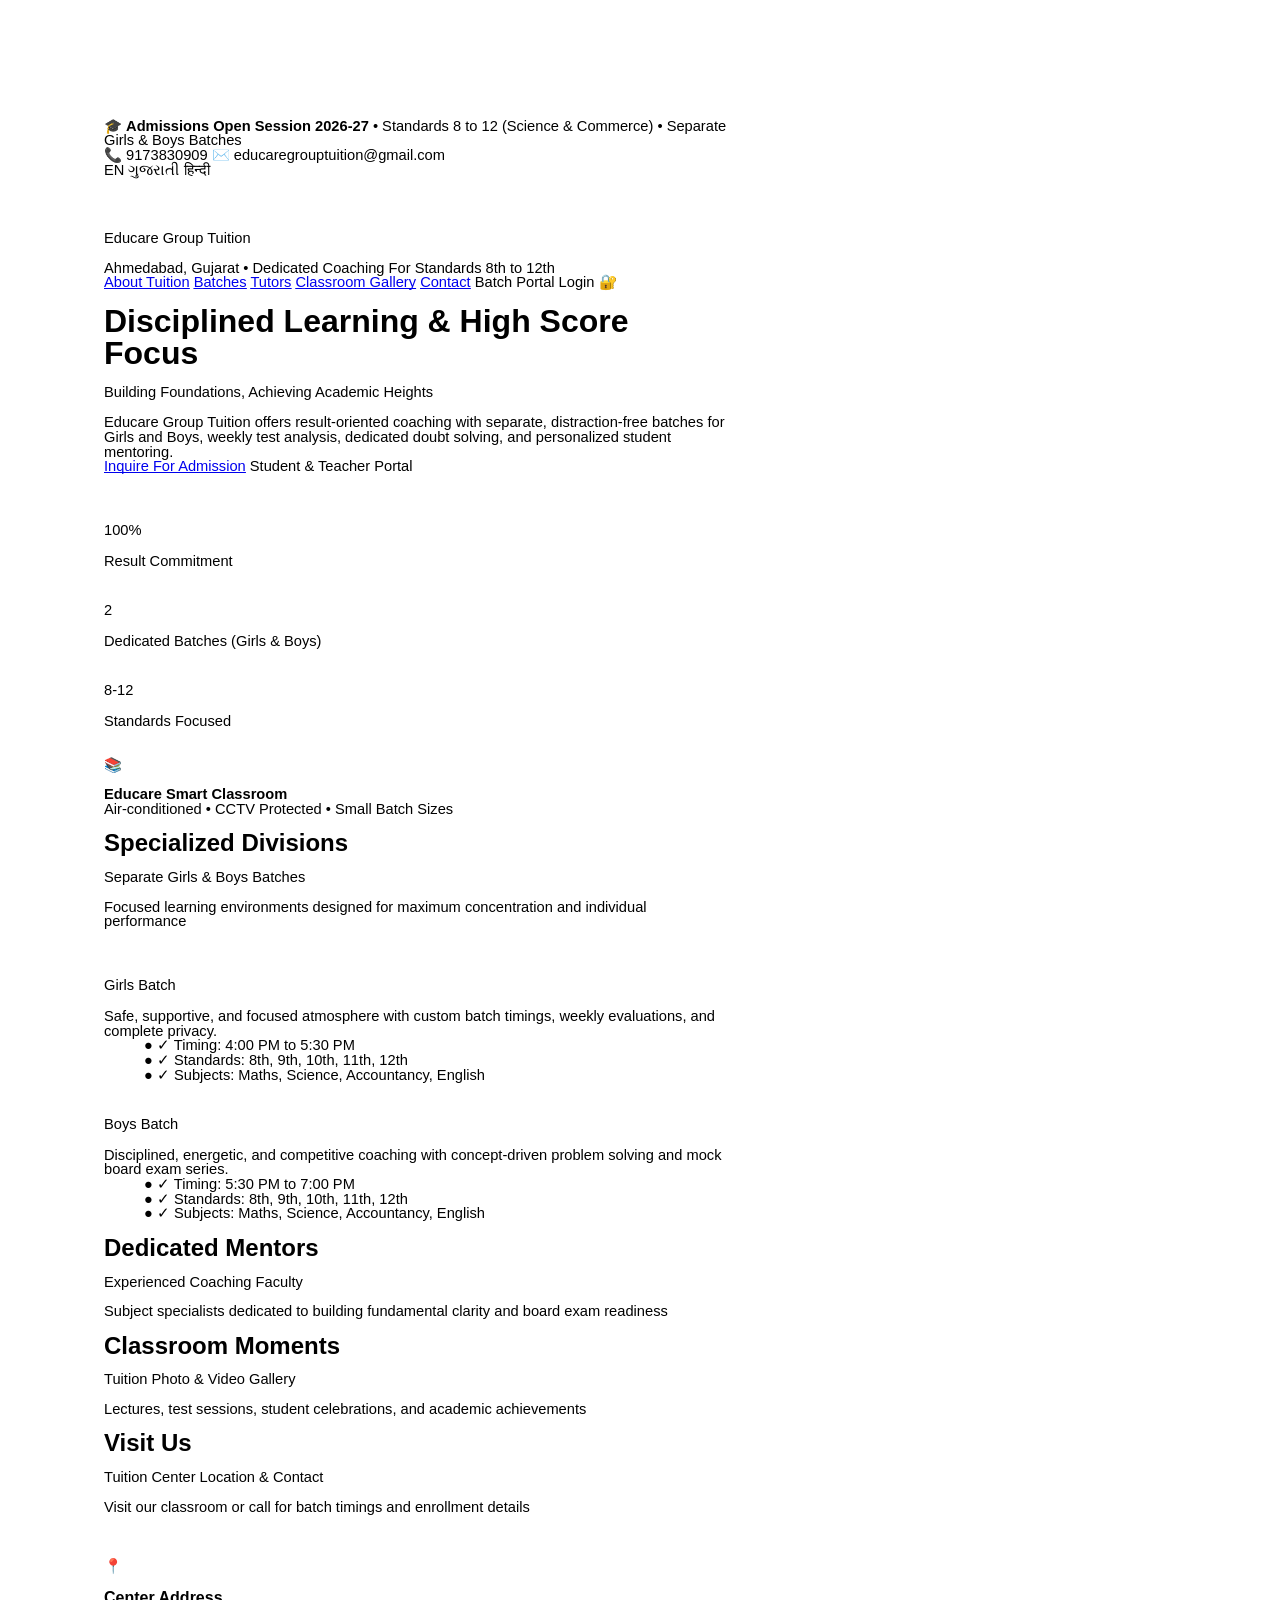
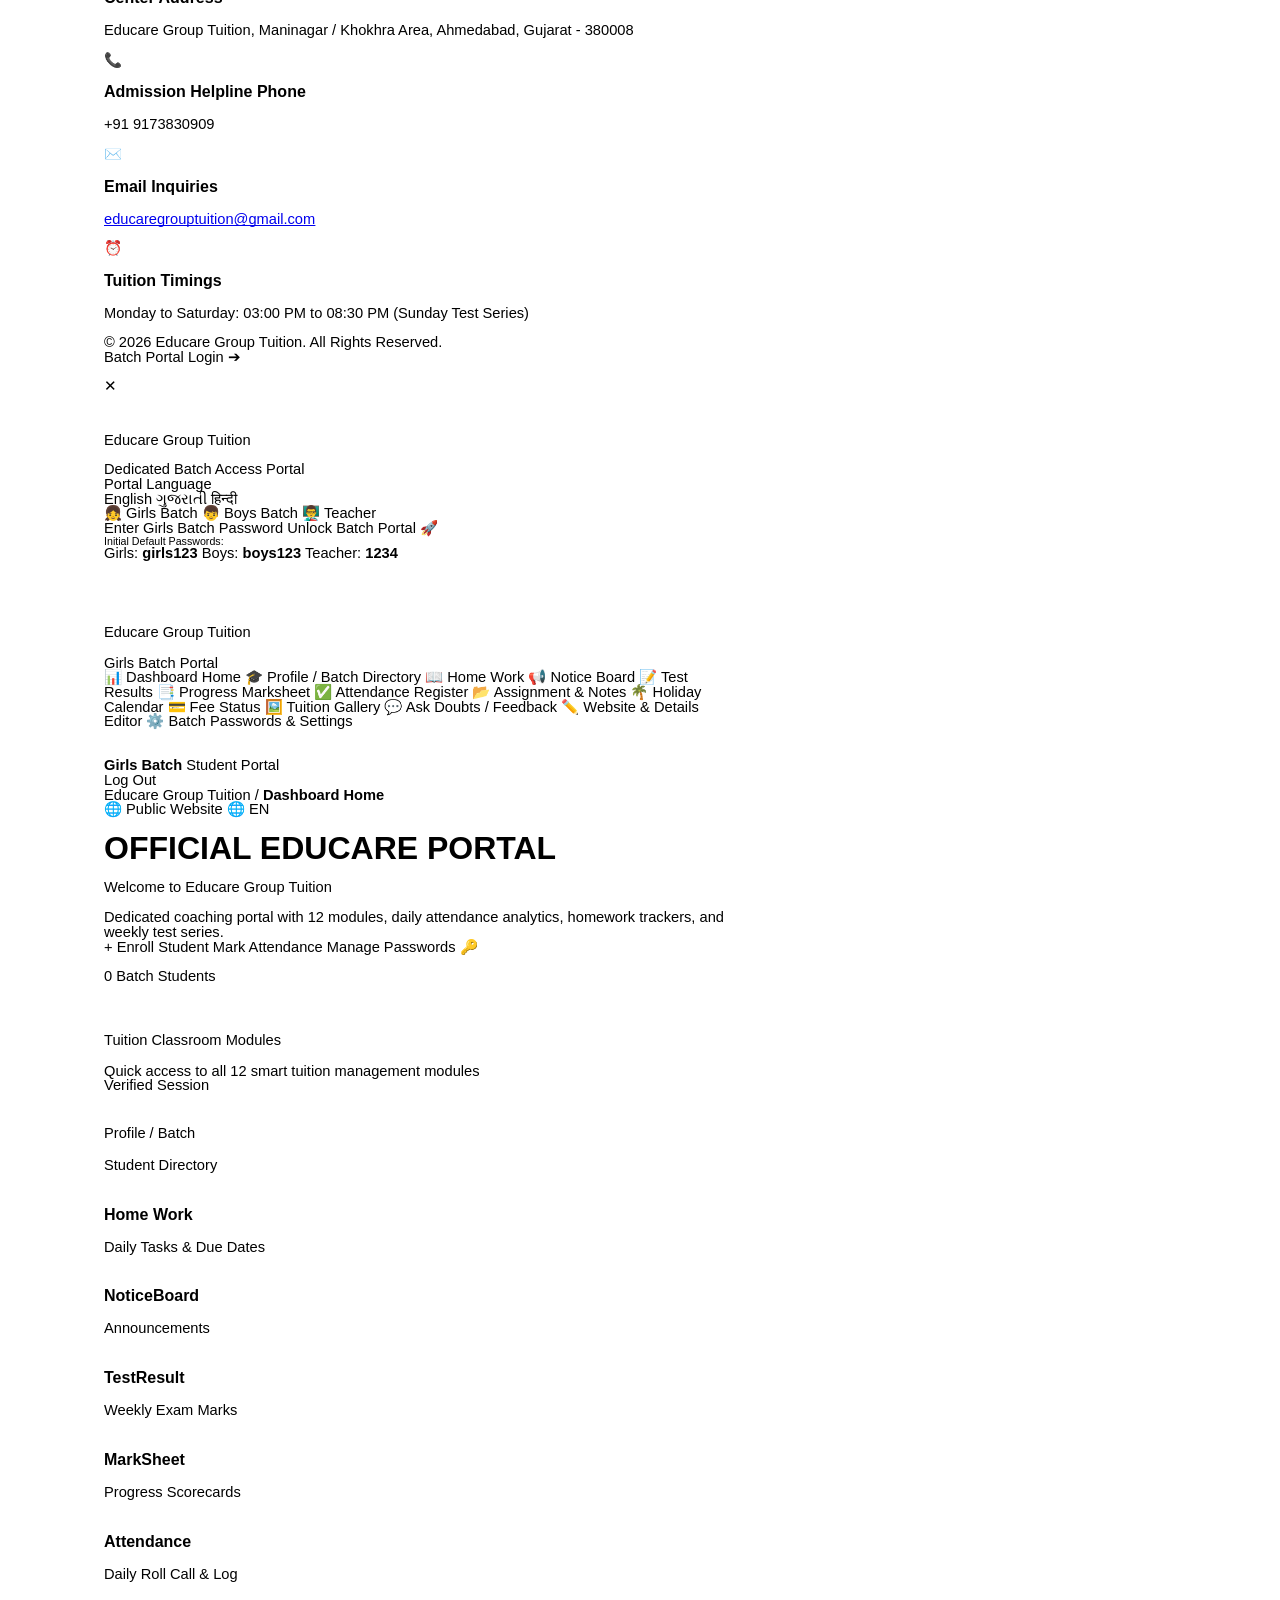
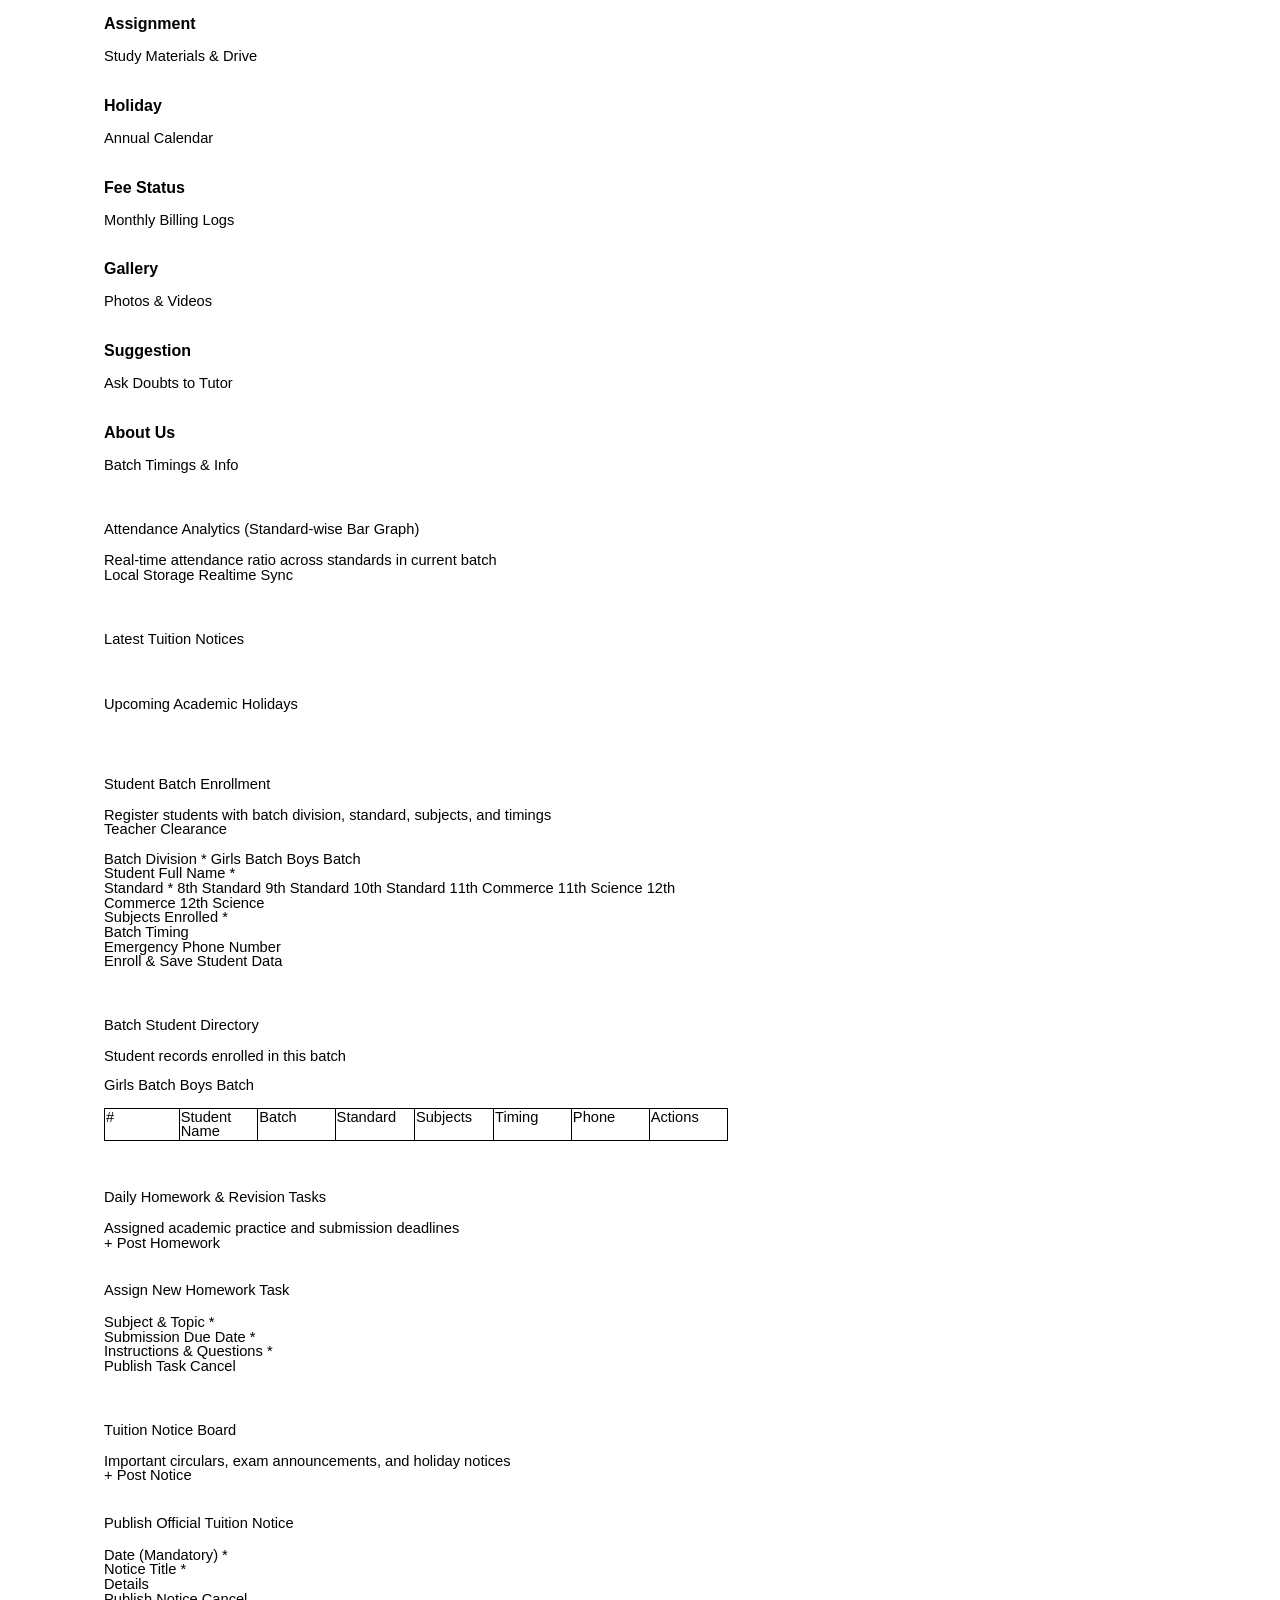
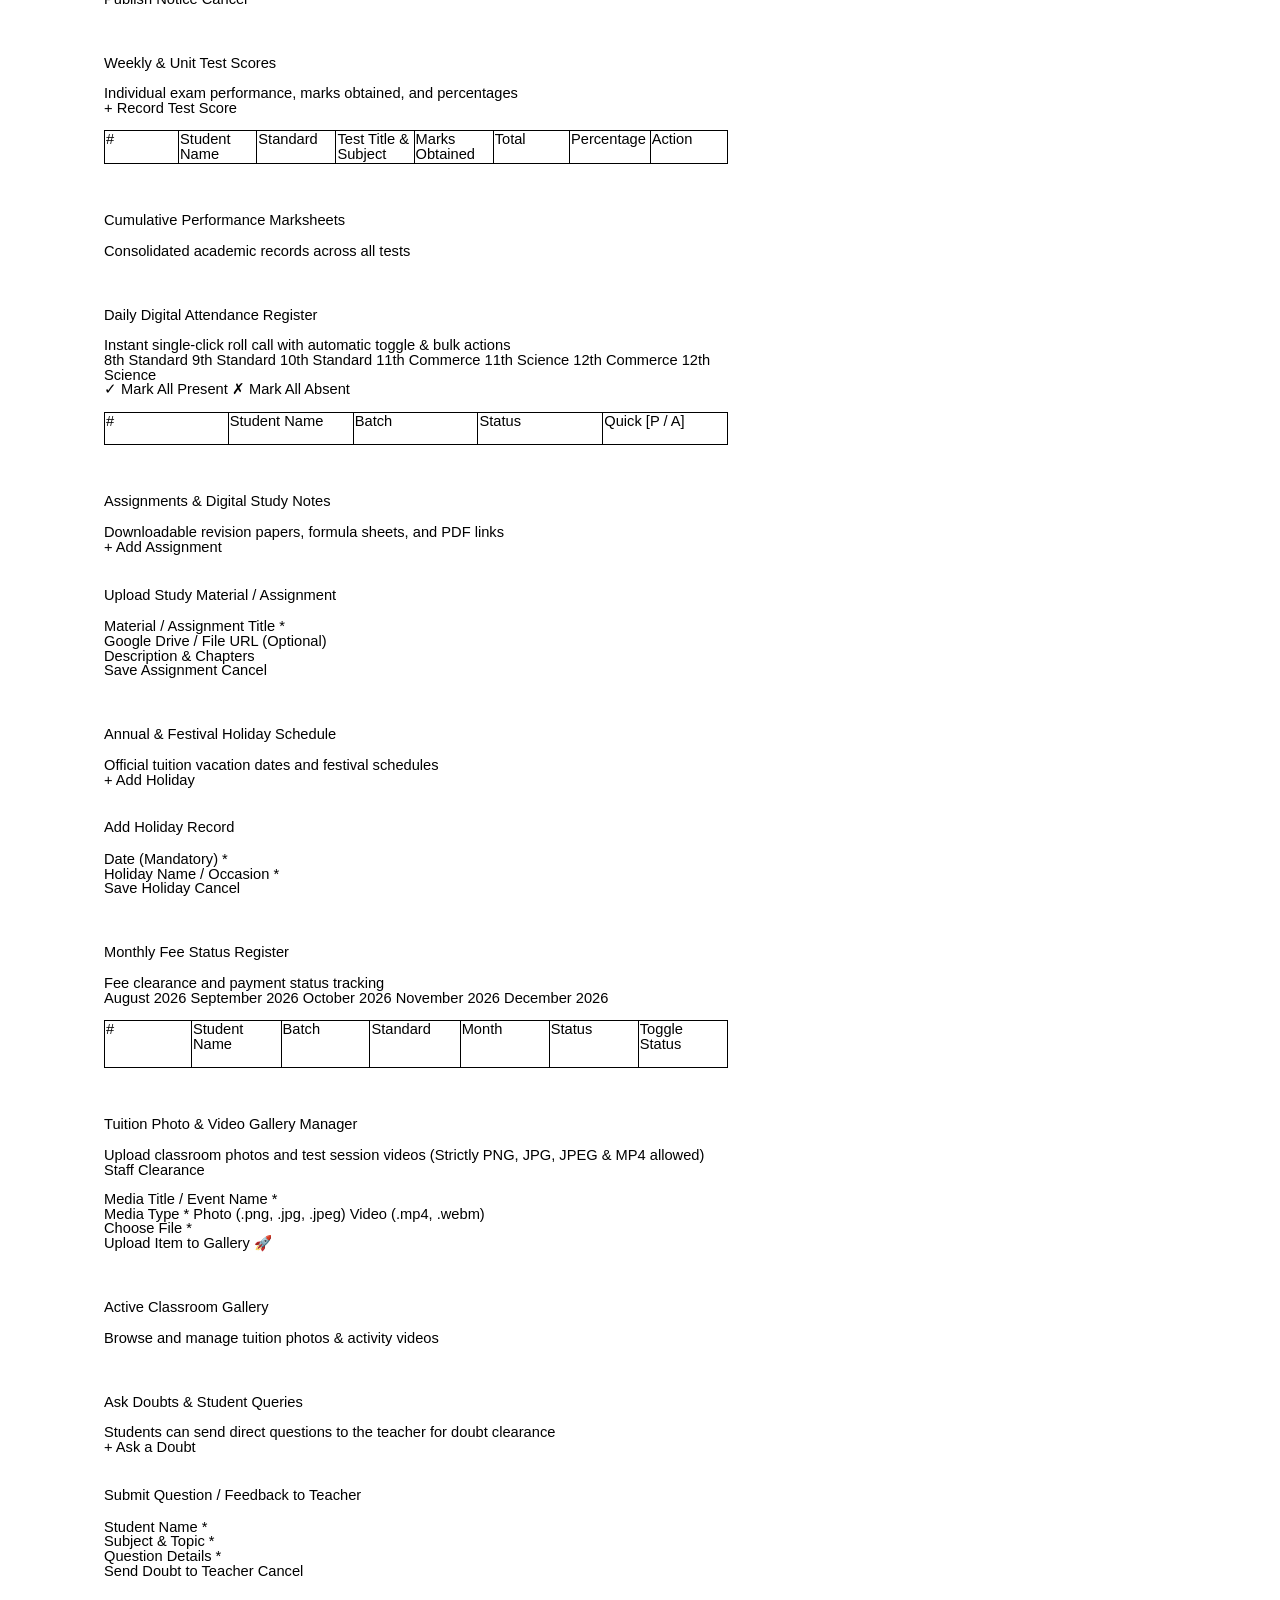
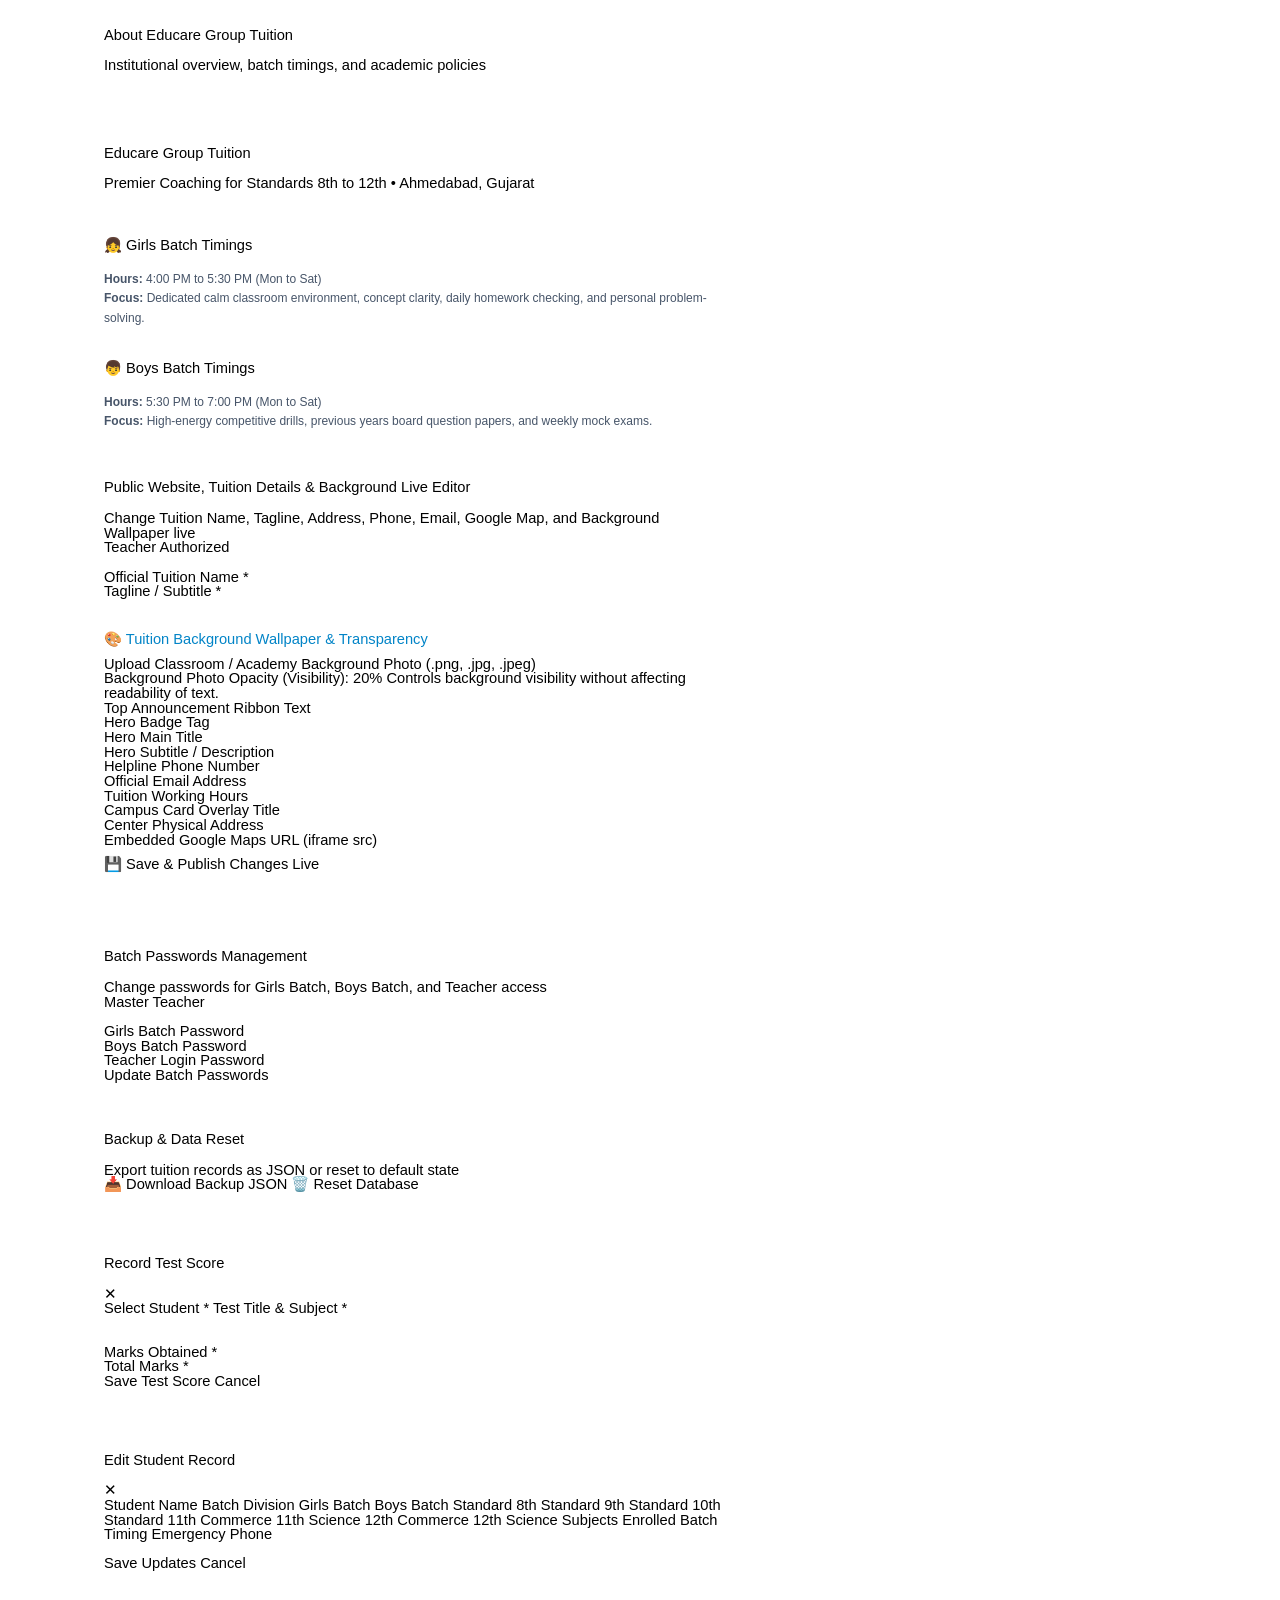
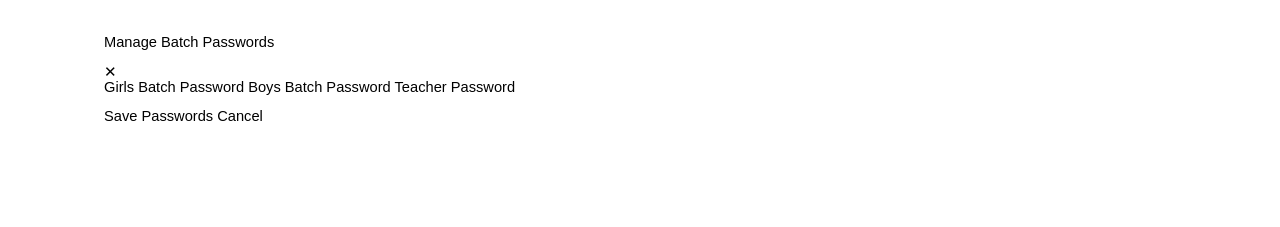
==== commit 6bc25acc: "Add files via upload" ====
--- a/index.html
+++ b/index.html
@@ -1 +1 @@
-<html><head><meta content="text/html; charset=UTF-8" http-equiv="content-type"><style type="text/css">ol{margin:0;padding:0}table td,table th{padding:0}.c1{color:#000000;font-weight:400;text-decoration:none;vertical-align:baseline;font-size:11pt;font-family:"Arial";font-style:normal}.c0{padding-top:0pt;padding-bottom:0pt;line-height:1.15;text-align:left}.c3{background-color:#ffffff;max-width:468pt;padding:72pt 72pt 72pt 72pt}.c2{height:11pt}.title{padding-top:24pt;color:#000000;font-weight:700;font-size:36pt;padding-bottom:6pt;font-family:"Arial";line-height:1.15;page-break-after:avoid;orphans:2;widows:2;text-align:left}.subtitle{padding-top:18pt;color:#666666;font-size:24pt;padding-bottom:4pt;font-family:"Georgia";line-height:1.15;page-break-after:avoid;font-style:italic;orphans:2;widows:2;text-align:left}li{color:#000000;font-size:11pt;font-family:"Arial"}p{margin:0;color:#000000;font-size:11pt;font-family:"Arial"}h1{padding-top:24pt;color:#000000;font-weight:700;font-size:24pt;padding-bottom:6pt;font-family:"Arial";line-height:1.15;page-break-after:avoid;orphans:2;widows:2;text-align:left}h2{padding-top:18pt;color:#000000;font-weight:700;font-size:18pt;padding-bottom:4pt;font-family:"Arial";line-height:1.15;page-break-after:avoid;orphans:2;widows:2;text-align:left}h3{padding-top:14pt;color:#000000;font-weight:700;font-size:14pt;padding-bottom:4pt;font-family:"Arial";line-height:1.15;page-break-after:avoid;orphans:2;widows:2;text-align:left}h4{padding-top:12pt;color:#000000;font-weight:700;font-size:12pt;padding-bottom:2pt;font-family:"Arial";line-height:1.15;page-break-after:avoid;orphans:2;widows:2;text-align:left}h5{padding-top:11pt;color:#000000;font-weight:700;font-size:11pt;padding-bottom:2pt;font-family:"Arial";line-height:1.15;page-break-after:avoid;orphans:2;widows:2;text-align:left}h6{padding-top:10pt;color:#000000;font-weight:700;font-size:10pt;padding-bottom:2pt;font-family:"Arial";line-height:1.15;page-break-after:avoid;orphans:2;widows:2;text-align:left}</style></head><body class="c3 doc-content"><p class="c0"><span class="c1">&lt;!DOCTYPE html&gt;</span></p><p class="c0"><span class="c1">&lt;html lang=&quot;gu&quot; class=&quot;h-full&quot;&gt;</span></p><p class="c0"><span class="c1">&lt;head&gt;</span></p><p class="c0"><span class="c1">&nbsp; &lt;meta charset=&quot;UTF-8&quot;&gt;</span></p><p class="c0"><span class="c1">&nbsp; &lt;meta name=&quot;viewport&quot; content=&quot;width=device-width, initial-scale=1.0, maximum-scale=1.0, user-scalable=no&quot;&gt;</span></p><p class="c0"><span class="c1">&nbsp; &lt;meta name=&quot;theme-color&quot; content=&quot;#f6ede0&quot;&gt;</span></p><p class="c0"><span class="c1">&nbsp; &lt;title&gt;Educare Group Tuition - Light Wood &amp; Golden Ribbon Edition&lt;/title&gt;</span></p><p class="c0"><span class="c1">&nbsp; </span></p><p class="c0"><span class="c1">&nbsp; &lt;script src=&quot;https://cdn.tailwindcss.com&quot;&gt;&lt;/script&gt;</span></p><p class="c0"><span class="c1">&nbsp; &lt;link rel=&quot;preconnect&quot; href=&quot;https://fonts.googleapis.com&quot;&gt;</span></p><p class="c0"><span class="c1">&nbsp; &lt;link rel=&quot;preconnect&quot; href=&quot;https://fonts.gstatic.com&quot; crossorigin&gt;</span></p><p class="c0"><span class="c1">&nbsp; &lt;link href=&quot;https://fonts.googleapis.com/css2?family=Outfit:wght@400;500;600;700;800&amp;family=Plus+Jakarta+Sans:wght@400;500;600;700&amp;display=swap&quot; rel=&quot;stylesheet&quot;&gt;</span></p><p class="c0"><span class="c1">&nbsp; &lt;link rel=&quot;stylesheet&quot; href=&quot;https://cdnjs.cloudflare.com/ajax/libs/font-awesome/6.4.2/css/all.min.css&quot;&gt;</span></p><p class="c0 c2"><span class="c1"></span></p><p class="c0"><span class="c1">&nbsp; &lt;style&gt;</span></p><p class="c0"><span class="c1">&nbsp; &nbsp; /* ============================================================== */</span></p><p class="c0"><span class="c1">&nbsp; &nbsp; /* 1. LIGHT NATURAL WOOD WITH DIAGONAL GOLDEN STRIPES (&#2724;&#2765;&#2736;&#2750;&#2690;&#2744;&#2752; &#2730;&#2719;&#2765;&#2719;&#2752;) */</span></p><p class="c0"><span class="c1">&nbsp; &nbsp; /* ============================================================== */</span></p><p class="c0"><span class="c1">&nbsp; &nbsp; body {</span></p><p class="c0"><span class="c1">&nbsp; &nbsp; &nbsp; background-color: #f7efe4;</span></p><p class="c0"><span class="c1">&nbsp; &nbsp; &nbsp; background-image: </span></p><p class="c0"><span class="c1">&nbsp; &nbsp; &nbsp; &nbsp; /* Distinct Diagonal Metallic Golden Stripes / Ribbon Bands (&#2724;&#2765;&#2736;&#2750;&#2690;&#2744;&#2752; &#2711;&#2763;&#2738;&#2765;&#2721;&#2728; &#2730;&#2719;&#2765;&#2719;&#2752;) */</span></p><p class="c0"><span class="c1">&nbsp; &nbsp; &nbsp; &nbsp; repeating-linear-gradient(</span></p><p class="c0"><span class="c1">&nbsp; &nbsp; &nbsp; &nbsp; &nbsp; -45deg,</span></p><p class="c0"><span class="c1">&nbsp; &nbsp; &nbsp; &nbsp; &nbsp; rgba(212, 175, 55, 0) 0px,</span></p><p class="c0"><span class="c1">&nbsp; &nbsp; &nbsp; &nbsp; &nbsp; rgba(212, 175, 55, 0) 90px,</span></p><p class="c0"><span class="c1">&nbsp; &nbsp; &nbsp; &nbsp; &nbsp; rgba(212, 175, 55, 0.22) 90px,</span></p><p class="c0"><span class="c1">&nbsp; &nbsp; &nbsp; &nbsp; &nbsp; rgba(245, 208, 107, 0.45) 96px,</span></p><p class="c0"><span class="c1">&nbsp; &nbsp; &nbsp; &nbsp; &nbsp; rgba(212, 175, 55, 0.65) 102px,</span></p><p class="c0"><span class="c1">&nbsp; &nbsp; &nbsp; &nbsp; &nbsp; rgba(184, 134, 11, 0.5) 108px,</span></p><p class="c0"><span class="c1">&nbsp; &nbsp; &nbsp; &nbsp; &nbsp; rgba(212, 175, 55, 0.22) 114px,</span></p><p class="c0"><span class="c1">&nbsp; &nbsp; &nbsp; &nbsp; &nbsp; rgba(212, 175, 55, 0) 114px,</span></p><p class="c0"><span class="c1">&nbsp; &nbsp; &nbsp; &nbsp; &nbsp; rgba(212, 175, 55, 0) 200px</span></p><p class="c0"><span class="c1">&nbsp; &nbsp; &nbsp; &nbsp; ),</span></p><p class="c0"><span class="c1">&nbsp; &nbsp; &nbsp; &nbsp; /* Secondary Delicate Golden Accent Lines */</span></p><p class="c0"><span class="c1">&nbsp; &nbsp; &nbsp; &nbsp; repeating-linear-gradient(</span></p><p class="c0"><span class="c1">&nbsp; &nbsp; &nbsp; &nbsp; &nbsp; -45deg,</span></p><p class="c0"><span class="c1">&nbsp; &nbsp; &nbsp; &nbsp; &nbsp; transparent 0px,</span></p><p class="c0"><span class="c1">&nbsp; &nbsp; &nbsp; &nbsp; &nbsp; transparent 195px,</span></p><p class="c0"><span class="c1">&nbsp; &nbsp; &nbsp; &nbsp; &nbsp; rgba(212, 175, 55, 0.35) 195px,</span></p><p class="c0"><span class="c1">&nbsp; &nbsp; &nbsp; &nbsp; &nbsp; rgba(245, 208, 107, 0.6) 198px,</span></p><p class="c0"><span class="c1">&nbsp; &nbsp; &nbsp; &nbsp; &nbsp; transparent 201px,</span></p><p class="c0"><span class="c1">&nbsp; &nbsp; &nbsp; &nbsp; &nbsp; transparent 300px</span></p><p class="c0"><span class="c1">&nbsp; &nbsp; &nbsp; &nbsp; ),</span></p><p class="c0"><span class="c1">&nbsp; &nbsp; &nbsp; &nbsp; /* Light Natural Oak &amp; Blonde Wood Grain Simulation */</span></p><p class="c0"><span class="c1">&nbsp; &nbsp; &nbsp; &nbsp; linear-gradient(</span></p><p class="c0"><span class="c1">&nbsp; &nbsp; &nbsp; &nbsp; &nbsp; 90deg,</span></p><p class="c0"><span class="c1">&nbsp; &nbsp; &nbsp; &nbsp; &nbsp; rgba(180, 140, 95, 0.05) 0%,</span></p><p class="c0"><span class="c1">&nbsp; &nbsp; &nbsp; &nbsp; &nbsp; rgba(255, 255, 255, 0.25) 50%,</span></p><p class="c0"><span class="c1">&nbsp; &nbsp; &nbsp; &nbsp; &nbsp; rgba(160, 120, 75, 0.06) 100%</span></p><p class="c0"><span class="c1">&nbsp; &nbsp; &nbsp; &nbsp; ),</span></p><p class="c0"><span class="c1">&nbsp; &nbsp; &nbsp; &nbsp; linear-gradient(</span></p><p class="c0"><span class="c1">&nbsp; &nbsp; &nbsp; &nbsp; &nbsp; 180deg,</span></p><p class="c0"><span class="c1">&nbsp; &nbsp; &nbsp; &nbsp; &nbsp; #fdfcf9 0%,</span></p><p class="c0"><span class="c1">&nbsp; &nbsp; &nbsp; &nbsp; &nbsp; #f6ede0 30%,</span></p><p class="c0"><span class="c1">&nbsp; &nbsp; &nbsp; &nbsp; &nbsp; #ebdcc7 60%,</span></p><p class="c0"><span class="c1">&nbsp; &nbsp; &nbsp; &nbsp; &nbsp; #f7eee0 100%</span></p><p class="c0"><span class="c1">&nbsp; &nbsp; &nbsp; &nbsp; );</span></p><p class="c0"><span class="c1">&nbsp; &nbsp; &nbsp; background-attachment: fixed;</span></p><p class="c0"><span class="c1">&nbsp; &nbsp; &nbsp; font-family: &#39;Plus Jakarta Sans&#39;, system-ui, -apple-system, sans-serif;</span></p><p class="c0"><span class="c1">&nbsp; &nbsp; &nbsp; color: #1c1917;</span></p><p class="c0"><span class="c1">&nbsp; &nbsp; &nbsp; -webkit-tap-highlight-color: transparent;</span></p><p class="c0"><span class="c1">&nbsp; &nbsp; }</span></p><p class="c0 c2"><span class="c1"></span></p><p class="c0"><span class="c1">&nbsp; &nbsp; /* ============================================================== */</span></p><p class="c0"><span class="c1">&nbsp; &nbsp; /* 2. iOS LIQUID FROSTED CRYSTAL GLASS WITH GOLD ACCENTS &nbsp; &nbsp; &nbsp; &nbsp; */</span></p><p class="c0"><span class="c1">&nbsp; &nbsp; /* ============================================================== */</span></p><p class="c0"><span class="c1">&nbsp; &nbsp; .ios-glass {</span></p><p class="c0"><span class="c1">&nbsp; &nbsp; &nbsp; background: rgba(255, 255, 255, 0.88);</span></p><p class="c0"><span class="c1">&nbsp; &nbsp; &nbsp; backdrop-filter: blur(28px) saturate(190%);</span></p><p class="c0"><span class="c1">&nbsp; &nbsp; &nbsp; -webkit-backdrop-filter: blur(28px) saturate(190%);</span></p><p class="c0"><span class="c1">&nbsp; &nbsp; &nbsp; border: 1px solid rgba(212, 175, 55, 0.45); /* Subtle Golden Border */</span></p><p class="c0"><span class="c1">&nbsp; &nbsp; &nbsp; box-shadow: 0 16px 36px -10px rgba(120, 80, 20, 0.12), inset 0 1px 2px rgba(255, 255, 255, 0.9);</span></p><p class="c0"><span class="c1">&nbsp; &nbsp; &nbsp; border-radius: 26px;</span></p><p class="c0"><span class="c1">&nbsp; &nbsp; }</span></p><p class="c0 c2"><span class="c1"></span></p><p class="c0"><span class="c1">&nbsp; &nbsp; .ios-glass-card {</span></p><p class="c0"><span class="c1">&nbsp; &nbsp; &nbsp; background: rgba(255, 255, 255, 0.92);</span></p><p class="c0"><span class="c1">&nbsp; &nbsp; &nbsp; backdrop-filter: blur(24px) saturate(180%);</span></p><p class="c0"><span class="c1">&nbsp; &nbsp; &nbsp; -webkit-backdrop-filter: blur(24px) saturate(180%);</span></p><p class="c0"><span class="c1">&nbsp; &nbsp; &nbsp; border: 1px solid rgba(212, 175, 55, 0.35); /* Elegant Golden Inset Line */</span></p><p class="c0"><span class="c1">&nbsp; &nbsp; &nbsp; box-shadow: 0 8px 20px -6px rgba(120, 80, 20, 0.1), inset 0 1px 1px rgba(255, 255, 255, 0.8);</span></p><p class="c0"><span class="c1">&nbsp; &nbsp; &nbsp; border-radius: 22px;</span></p><p class="c0"><span class="c1">&nbsp; &nbsp; &nbsp; transition: all 0.25s cubic-bezier(0.16, 1, 0.3, 1);</span></p><p class="c0"><span class="c1">&nbsp; &nbsp; }</span></p><p class="c0 c2"><span class="c1"></span></p><p class="c0"><span class="c1">&nbsp; &nbsp; .ios-glass-card:hover {</span></p><p class="c0"><span class="c1">&nbsp; &nbsp; &nbsp; transform: translateY(-3px) scale(1.012);</span></p><p class="c0"><span class="c1">&nbsp; &nbsp; &nbsp; border-color: rgba(212, 175, 55, 0.75);</span></p><p class="c0"><span class="c1">&nbsp; &nbsp; &nbsp; box-shadow: 0 18px 30px -8px rgba(184, 134, 11, 0.22), 0 0 12px rgba(245, 208, 107, 0.3);</span></p><p class="c0"><span class="c1">&nbsp; &nbsp; }</span></p><p class="c0 c2"><span class="c1"></span></p><p class="c0"><span class="c1">&nbsp; &nbsp; .ios-glass-card:active {</span></p><p class="c0"><span class="c1">&nbsp; &nbsp; &nbsp; transform: scale(0.96);</span></p><p class="c0"><span class="c1">&nbsp; &nbsp; }</span></p><p class="c0 c2"><span class="c1"></span></p><p class="c0"><span class="c1">&nbsp; &nbsp; /* Metallic Gold Text &amp; Button Gradient */</span></p><p class="c0"><span class="c1">&nbsp; &nbsp; .gold-gradient-text {</span></p><p class="c0"><span class="c1">&nbsp; &nbsp; &nbsp; background: linear-gradient(135deg, #78350f 0%, #b45309 40%, #d97706 70%, #92400e 100%);</span></p><p class="c0"><span class="c1">&nbsp; &nbsp; &nbsp; -webkit-background-clip: text;</span></p><p class="c0"><span class="c1">&nbsp; &nbsp; &nbsp; -webkit-text-fill-color: transparent;</span></p><p class="c0"><span class="c1">&nbsp; &nbsp; }</span></p><p class="c0 c2"><span class="c1"></span></p><p class="c0"><span class="c1">&nbsp; &nbsp; .gold-btn {</span></p><p class="c0"><span class="c1">&nbsp; &nbsp; &nbsp; background: linear-gradient(135deg, #f5d06b 0%, #d4af37 50%, #b8860b 100%);</span></p><p class="c0"><span class="c1">&nbsp; &nbsp; &nbsp; color: #261704;</span></p><p class="c0"><span class="c1">&nbsp; &nbsp; &nbsp; font-weight: 800;</span></p><p class="c0"><span class="c1">&nbsp; &nbsp; &nbsp; box-shadow: 0 10px 22px -5px rgba(212, 175, 55, 0.45), inset 0 1px 1px rgba(255, 255, 255, 0.7);</span></p><p class="c0"><span class="c1">&nbsp; &nbsp; &nbsp; transition: all 0.2s ease;</span></p><p class="c0"><span class="c1">&nbsp; &nbsp; }</span></p><p class="c0"><span class="c1">&nbsp; &nbsp; .gold-btn:hover {</span></p><p class="c0"><span class="c1">&nbsp; &nbsp; &nbsp; background: linear-gradient(135deg, #fff0b3 0%, #e5c158 50%, #c69512 100%);</span></p><p class="c0"><span class="c1">&nbsp; &nbsp; &nbsp; transform: translateY(-1px);</span></p><p class="c0"><span class="c1">&nbsp; &nbsp; }</span></p><p class="c0"><span class="c1">&nbsp; &nbsp; .gold-btn:active {</span></p><p class="c0"><span class="c1">&nbsp; &nbsp; &nbsp; transform: scale(0.97);</span></p><p class="c0"><span class="c1">&nbsp; &nbsp; }</span></p><p class="c0 c2"><span class="c1"></span></p><p class="c0"><span class="c1">&nbsp; &nbsp; .modal-backdrop {</span></p><p class="c0"><span class="c1">&nbsp; &nbsp; &nbsp; background: rgba(45, 25, 10, 0.55);</span></p><p class="c0"><span class="c1">&nbsp; &nbsp; &nbsp; backdrop-filter: blur(14px);</span></p><p class="c0"><span class="c1">&nbsp; &nbsp; &nbsp; -webkit-backdrop-filter: blur(14px);</span></p><p class="c0"><span class="c1">&nbsp; &nbsp; }</span></p><p class="c0 c2"><span class="c1"></span></p><p class="c0"><span class="c1">&nbsp; &nbsp; ::-webkit-scrollbar { width: 5px; height: 5px; }</span></p><p class="c0"><span class="c1">&nbsp; &nbsp; ::-webkit-scrollbar-track { background: #f6ede0; }</span></p><p class="c0"><span class="c1">&nbsp; &nbsp; ::-webkit-scrollbar-thumb { background: #d4af37; border-radius: 999px; }</span></p><p class="c0"><span class="c1">&nbsp; &lt;/style&gt;</span></p><p class="c0"><span class="c1">&lt;/head&gt;</span></p><p class="c0"><span class="c1">&lt;body class=&quot;min-h-full flex flex-col antialiased&quot;&gt;</span></p><p class="c0 c2"><span class="c1"></span></p><p class="c0"><span class="c1">&nbsp; &lt;!-- ============================================================== --&gt;</span></p><p class="c0"><span class="c1">&nbsp; &lt;!-- 0. BATCH LOGIN SCREEN (GIRLS, BOYS, TEACHER) &nbsp; &nbsp; &nbsp; &nbsp; &nbsp; &nbsp; &nbsp; &nbsp; &nbsp; --&gt;</span></p><p class="c0"><span class="c1">&nbsp; &lt;!-- ============================================================== --&gt;</span></p><p class="c0"><span class="c1">&nbsp; &lt;div id=&quot;authScreen&quot; class=&quot;min-h-screen flex items-center justify-center p-4&quot;&gt;</span></p><p class="c0"><span class="c1">&nbsp; &nbsp; &lt;div class=&quot;ios-glass max-w-sm w-full p-7 sm:p-8 space-y-6 shadow-2xl relative overflow-hidden&quot;&gt;</span></p><p class="c0"><span class="c1">&nbsp; &nbsp; &nbsp; </span></p><p class="c0"><span class="c1">&nbsp; &nbsp; &nbsp; &lt;!-- Brand Logo Header --&gt;</span></p><p class="c0"><span class="c1">&nbsp; &nbsp; &nbsp; &lt;div class=&quot;relative z-10 text-center space-y-2.5&quot;&gt;</span></p><p class="c0"><span class="c1">&nbsp; &nbsp; &nbsp; &nbsp; &lt;div class=&quot;w-16 h-16 rounded-[22px] bg-gradient-to-tr from-amber-600 via-yellow-400 to-amber-200 p-[2px] shadow-xl shadow-amber-500/25 mx-auto&quot;&gt;</span></p><p class="c0"><span class="c1">&nbsp; &nbsp; &nbsp; &nbsp; &nbsp; &lt;div class=&quot;w-full h-full bg-white rounded-[20px] flex items-center justify-center shadow-inner&quot;&gt;</span></p><p class="c0"><span class="c1">&nbsp; &nbsp; &nbsp; &nbsp; &nbsp; &nbsp; &lt;span class=&quot;font-display font-black text-2xl tracking-wider text-amber-700&quot;&gt;EG&lt;/span&gt;</span></p><p class="c0"><span class="c1">&nbsp; &nbsp; &nbsp; &nbsp; &nbsp; &lt;/div&gt;</span></p><p class="c0"><span class="c1">&nbsp; &nbsp; &nbsp; &nbsp; &lt;/div&gt;</span></p><p class="c0"><span class="c1">&nbsp; &nbsp; &nbsp; &nbsp; &lt;div&gt;</span></p><p class="c0"><span class="c1">&nbsp; &nbsp; &nbsp; &nbsp; &nbsp; &lt;h1 class=&quot;font-display text-2xl font-black text-stone-900 tracking-tight&quot;&gt;Educare Group Tuition&lt;/h1&gt;</span></p><p class="c0"><span class="c1">&nbsp; &nbsp; &nbsp; &nbsp; &nbsp; &lt;p class=&quot;text-xs text-amber-800 font-semibold mt-0.5&quot;&gt;Ahmedabad &bull; Dedicated Batches Portal&lt;/p&gt;</span></p><p class="c0"><span class="c1">&nbsp; &nbsp; &nbsp; &nbsp; &lt;/div&gt;</span></p><p class="c0"><span class="c1">&nbsp; &nbsp; &nbsp; &lt;/div&gt;</span></p><p class="c0 c2"><span class="c1"></span></p><p class="c0"><span class="c1">&nbsp; &nbsp; &nbsp; &lt;!-- 3 Batch Tabs (Girls, Boys, Teacher) --&gt;</span></p><p class="c0"><span class="c1">&nbsp; &nbsp; &nbsp; &lt;div class=&quot;relative z-10 space-y-4&quot;&gt;</span></p><p class="c0"><span class="c1">&nbsp; &nbsp; &nbsp; &nbsp; &lt;div class=&quot;flex p-1 rounded-2xl bg-amber-900/10 border border-amber-900/15 backdrop-blur-md&quot;&gt;</span></p><p class="c0"><span class="c1">&nbsp; &nbsp; &nbsp; &nbsp; &nbsp; &lt;button type=&quot;button&quot; onclick=&quot;selectLoginBatch(&#39;Girls&#39;)&quot; id=&quot;tabLoginGirls&quot; class=&quot;flex-1 py-2 rounded-xl text-xs font-bold bg-pink-600 text-white shadow-md transition flex items-center justify-center gap-1&quot;&gt;</span></p><p class="c0"><span class="c1">&nbsp; &nbsp; &nbsp; &nbsp; &nbsp; &nbsp; &lt;i class=&quot;fa-solid fa-venus&quot;&gt;&lt;/i&gt; Girls</span></p><p class="c0"><span class="c1">&nbsp; &nbsp; &nbsp; &nbsp; &nbsp; &lt;/button&gt;</span></p><p class="c0"><span class="c1">&nbsp; &nbsp; &nbsp; &nbsp; &nbsp; &lt;button type=&quot;button&quot; onclick=&quot;selectLoginBatch(&#39;Boys&#39;)&quot; id=&quot;tabLoginBoys&quot; class=&quot;flex-1 py-2 rounded-xl text-xs font-bold text-stone-600 hover:text-stone-900 transition flex items-center justify-center gap-1&quot;&gt;</span></p><p class="c0"><span class="c1">&nbsp; &nbsp; &nbsp; &nbsp; &nbsp; &nbsp; &lt;i class=&quot;fa-solid fa-mars&quot;&gt;&lt;/i&gt; Boys</span></p><p class="c0"><span class="c1">&nbsp; &nbsp; &nbsp; &nbsp; &nbsp; &lt;/button&gt;</span></p><p class="c0"><span class="c1">&nbsp; &nbsp; &nbsp; &nbsp; &nbsp; &lt;button type=&quot;button&quot; onclick=&quot;selectLoginBatch(&#39;Teacher&#39;)&quot; id=&quot;tabLoginTeacher&quot; class=&quot;flex-1 py-2 rounded-xl text-xs font-bold text-stone-600 hover:text-stone-900 transition flex items-center justify-center gap-1&quot;&gt;</span></p><p class="c0"><span class="c1">&nbsp; &nbsp; &nbsp; &nbsp; &nbsp; &nbsp; &lt;i class=&quot;fa-solid fa-chalkboard-user&quot;&gt;&lt;/i&gt; Teacher</span></p><p class="c0"><span class="c1">&nbsp; &nbsp; &nbsp; &nbsp; &nbsp; &lt;/button&gt;</span></p><p class="c0"><span class="c1">&nbsp; &nbsp; &nbsp; &nbsp; &lt;/div&gt;</span></p><p class="c0 c2"><span class="c1"></span></p><p class="c0"><span class="c1">&nbsp; &nbsp; &nbsp; &nbsp; &lt;!-- Password Input --&gt;</span></p><p class="c0"><span class="c1">&nbsp; &nbsp; &nbsp; &nbsp; &lt;div class=&quot;space-y-3&quot;&gt;</span></p><p class="c0"><span class="c1">&nbsp; &nbsp; &nbsp; &nbsp; &nbsp; &lt;div&gt;</span></p><p class="c0"><span class="c1">&nbsp; &nbsp; &nbsp; &nbsp; &nbsp; &nbsp; &lt;label class=&quot;block text-xs font-bold text-stone-800 mb-1.5 flex items-center justify-between&quot;&gt;</span></p><p class="c0"><span class="c1">&nbsp; &nbsp; &nbsp; &nbsp; &nbsp; &nbsp; &nbsp; &lt;span id=&quot;loginPromptLabel&quot;&gt;Enter Girls Batch Password&lt;/span&gt;</span></p><p class="c0"><span class="c1">&nbsp; &nbsp; &nbsp; &nbsp; &nbsp; &nbsp; &nbsp; &lt;button type=&quot;button&quot; onclick=&quot;togglePasswordVisibility()&quot; class=&quot;text-[11px] text-amber-700 font-bold hover:underline&quot;&gt;Show / Hide&lt;/button&gt;</span></p><p class="c0"><span class="c1">&nbsp; &nbsp; &nbsp; &nbsp; &nbsp; &nbsp; &lt;/label&gt;</span></p><p class="c0"><span class="c1">&nbsp; &nbsp; &nbsp; &nbsp; &nbsp; &nbsp; &lt;div class=&quot;relative&quot;&gt;</span></p><p class="c0"><span class="c1">&nbsp; &nbsp; &nbsp; &nbsp; &nbsp; &nbsp; &nbsp; &lt;span class=&quot;absolute inset-y-0 left-0 pl-3.5 flex items-center text-amber-600 text-xs&quot;&gt;</span></p><p class="c0"><span class="c1">&nbsp; &nbsp; &nbsp; &nbsp; &nbsp; &nbsp; &nbsp; &nbsp; &lt;i class=&quot;fa-solid fa-key&quot;&gt;&lt;/i&gt;</span></p><p class="c0"><span class="c1">&nbsp; &nbsp; &nbsp; &nbsp; &nbsp; &nbsp; &nbsp; &lt;/span&gt;</span></p><p class="c0"><span class="c1">&nbsp; &nbsp; &nbsp; &nbsp; &nbsp; &nbsp; &nbsp; &lt;input type=&quot;password&quot; id=&quot;loginPass&quot; placeholder=&quot;Enter password&quot; class=&quot;w-full bg-white/95 text-stone-900 pl-9 pr-10 py-3 rounded-2xl border border-amber-900/20 text-xs focus:outline-none focus:border-amber-600 focus:bg-white transition font-medium shadow-sm&quot;&gt;</span></p><p class="c0"><span class="c1">&nbsp; &nbsp; &nbsp; &nbsp; &nbsp; &nbsp; &nbsp; &lt;button type=&quot;button&quot; onclick=&quot;togglePasswordVisibility()&quot; class=&quot;absolute inset-y-0 right-0 pr-3.5 flex items-center text-stone-400 text-xs&quot;&gt;</span></p><p class="c0"><span class="c1">&nbsp; &nbsp; &nbsp; &nbsp; &nbsp; &nbsp; &nbsp; &nbsp; &lt;i class=&quot;fa-solid fa-eye&quot; id=&quot;eyeIcon&quot;&gt;&lt;/i&gt;</span></p><p class="c0"><span class="c1">&nbsp; &nbsp; &nbsp; &nbsp; &nbsp; &nbsp; &nbsp; &lt;/button&gt;</span></p><p class="c0"><span class="c1">&nbsp; &nbsp; &nbsp; &nbsp; &nbsp; &nbsp; &lt;/div&gt;</span></p><p class="c0"><span class="c1">&nbsp; &nbsp; &nbsp; &nbsp; &nbsp; &lt;/div&gt;</span></p><p class="c0 c2"><span class="c1"></span></p><p class="c0"><span class="c1">&nbsp; &nbsp; &nbsp; &nbsp; &nbsp; &lt;div id=&quot;loginErr&quot; class=&quot;hidden p-2.5 bg-rose-50 text-rose-700 border border-rose-200 rounded-2xl text-xs text-center font-bold&quot;&gt;&lt;/div&gt;</span></p><p class="c0 c2"><span class="c1"></span></p><p class="c0"><span class="c1">&nbsp; &nbsp; &nbsp; &nbsp; &nbsp; &lt;button onclick=&quot;doBatchLogin()&quot; class=&quot;w-full py-3.5 gold-btn rounded-2xl text-xs font-black transition-all flex items-center justify-center gap-2 mt-2&quot;&gt;</span></p><p class="c0"><span class="c1">&nbsp; &nbsp; &nbsp; &nbsp; &nbsp; &nbsp; &lt;span&gt;Unlock Batch Portal&lt;/span&gt;</span></p><p class="c0"><span class="c1">&nbsp; &nbsp; &nbsp; &nbsp; &nbsp; &nbsp; &lt;i class=&quot;fa-solid fa-arrow-right text-[11px]&quot;&gt;&lt;/i&gt;</span></p><p class="c0"><span class="c1">&nbsp; &nbsp; &nbsp; &nbsp; &nbsp; &lt;/button&gt;</span></p><p class="c0"><span class="c1">&nbsp; &nbsp; &nbsp; &nbsp; &lt;/div&gt;</span></p><p class="c0 c2"><span class="c1"></span></p><p class="c0"><span class="c1">&nbsp; &nbsp; &nbsp; &nbsp; &lt;!-- Default Credentials Hint --&gt;</span></p><p class="c0"><span class="c1">&nbsp; &nbsp; &nbsp; &nbsp; &lt;div class=&quot;pt-3 border-t border-amber-900/10 text-center text-[11px] text-stone-500&quot;&gt;</span></p><p class="c0"><span class="c1">&nbsp; &nbsp; &nbsp; &nbsp; &nbsp; &lt;p class=&quot;font-semibold text-stone-600&quot;&gt;Default Passwords:&lt;/p&gt;</span></p><p class="c0"><span class="c1">&nbsp; &nbsp; &nbsp; &nbsp; &nbsp; &lt;div class=&quot;flex justify-center gap-3 text-[10px] text-amber-800 font-mono mt-1&quot;&gt;</span></p><p class="c0"><span class="c1">&nbsp; &nbsp; &nbsp; &nbsp; &nbsp; &nbsp; &lt;span&gt;Girls: &lt;b&gt;girls123&lt;/b&gt;&lt;/span&gt;</span></p><p class="c0"><span class="c1">&nbsp; &nbsp; &nbsp; &nbsp; &nbsp; &nbsp; &lt;span&gt;Boys: &lt;b&gt;boys123&lt;/b&gt;&lt;/span&gt;</span></p><p class="c0"><span class="c1">&nbsp; &nbsp; &nbsp; &nbsp; &nbsp; &nbsp; &lt;span&gt;Teacher: &lt;b&gt;1234&lt;/b&gt;&lt;/span&gt;</span></p><p class="c0"><span class="c1">&nbsp; &nbsp; &nbsp; &nbsp; &nbsp; &lt;/div&gt;</span></p><p class="c0"><span class="c1">&nbsp; &nbsp; &nbsp; &nbsp; &lt;/div&gt;</span></p><p class="c0"><span class="c1">&nbsp; &nbsp; &nbsp; &lt;/div&gt;</span></p><p class="c0 c2"><span class="c1"></span></p><p class="c0"><span class="c1">&nbsp; &nbsp; &lt;/div&gt;</span></p><p class="c0"><span class="c1">&nbsp; &lt;/div&gt;</span></p><p class="c0 c2"><span class="c1"></span></p><p class="c0"><span class="c1">&nbsp; &lt;!-- ============================================================== --&gt;</span></p><p class="c0"><span class="c1">&nbsp; &lt;!-- MAIN APP INTERFACE (SHOWN AFTER LOGIN) &nbsp; &nbsp; &nbsp; &nbsp; &nbsp; &nbsp; &nbsp; &nbsp; &nbsp; &nbsp; &nbsp; &nbsp; --&gt;</span></p><p class="c0"><span class="c1">&nbsp; &lt;!-- ============================================================== --&gt;</span></p><p class="c0"><span class="c1">&nbsp; &lt;div id=&quot;appContainer&quot; style=&quot;display:none;&quot; class=&quot;min-h-screen flex flex-col&quot;&gt;</span></p><p class="c0"><span class="c1">&nbsp; &nbsp; </span></p><p class="c0"><span class="c1">&nbsp; &nbsp; &lt;!-- TOP APP BAR --&gt;</span></p><p class="c0"><span class="c1">&nbsp; &nbsp; &lt;header class=&quot;sticky top-0 z-40 bg-white/85 backdrop-blur-2xl border-b border-amber-900/15 px-4 lg:px-8 py-3 transition-all shadow-sm&quot;&gt;</span></p><p class="c0"><span class="c1">&nbsp; &nbsp; &nbsp; &lt;div class=&quot;max-w-5xl mx-auto flex items-center justify-between&quot;&gt;</span></p><p class="c0"><span class="c1">&nbsp; &nbsp; &nbsp; &nbsp; </span></p><p class="c0"><span class="c1">&nbsp; &nbsp; &nbsp; &nbsp; &lt;div class=&quot;flex items-center space-x-3 cursor-pointer&quot; onclick=&quot;showView(&#39;grid&#39;)&quot;&gt;</span></p><p class="c0"><span class="c1">&nbsp; &nbsp; &nbsp; &nbsp; &nbsp; &lt;div class=&quot;w-10 h-10 rounded-2xl bg-gradient-to-tr from-amber-500 via-yellow-400 to-amber-600 p-[1.5px] shadow-md shadow-amber-500/20&quot;&gt;</span></p><p class="c0"><span class="c1">&nbsp; &nbsp; &nbsp; &nbsp; &nbsp; &nbsp; &lt;div class=&quot;w-full h-full bg-white rounded-[14px] flex items-center justify-center font-display font-black text-amber-800 text-sm&quot;&gt;</span></p><p class="c0"><span class="c1">&nbsp; &nbsp; &nbsp; &nbsp; &nbsp; &nbsp; &nbsp; EG</span></p><p class="c0"><span class="c1">&nbsp; &nbsp; &nbsp; &nbsp; &nbsp; &nbsp; &lt;/div&gt;</span></p><p class="c0"><span class="c1">&nbsp; &nbsp; &nbsp; &nbsp; &nbsp; &lt;/div&gt;</span></p><p class="c0"><span class="c1">&nbsp; &nbsp; &nbsp; &nbsp; &nbsp; &lt;div&gt;</span></p><p class="c0"><span class="c1">&nbsp; &nbsp; &nbsp; &nbsp; &nbsp; &nbsp; &lt;h2 class=&quot;font-display text-sm sm:text-base font-bold text-stone-900 leading-tight&quot;&gt;Educare Group Tuition&lt;/h2&gt;</span></p><p class="c0"><span class="c1">&nbsp; &nbsp; &nbsp; &nbsp; &nbsp; &nbsp; &lt;p id=&quot;topRoleBadge&quot; class=&quot;text-[10px] font-bold text-amber-700&quot;&gt;Classroom Portal&lt;/p&gt;</span></p><p class="c0"><span class="c1">&nbsp; &nbsp; &nbsp; &nbsp; &nbsp; &lt;/div&gt;</span></p><p class="c0"><span class="c1">&nbsp; &nbsp; &nbsp; &nbsp; &lt;/div&gt;</span></p><p class="c0 c2"><span class="c1"></span></p><p class="c0"><span class="c1">&nbsp; &nbsp; &nbsp; &nbsp; &lt;div class=&quot;flex items-center space-x-2.5&quot;&gt;</span></p><p class="c0"><span class="c1">&nbsp; &nbsp; &nbsp; &nbsp; &nbsp; &lt;div class=&quot;flex items-center gap-2 px-3 py-1.5 rounded-2xl bg-white/90 border border-amber-900/15 shadow-sm&quot;&gt;</span></p><p class="c0"><span class="c1">&nbsp; &nbsp; &nbsp; &nbsp; &nbsp; &nbsp; &lt;div id=&quot;userAvatar&quot; class=&quot;w-6 h-6 rounded-full flex items-center justify-center text-[11px] font-black text-white bg-pink-600&quot;&gt;G&lt;/div&gt;</span></p><p class="c0"><span class="c1">&nbsp; &nbsp; &nbsp; &nbsp; &nbsp; &nbsp; &lt;span id=&quot;topUserName&quot; class=&quot;text-xs font-bold text-stone-800 hidden sm:inline&quot;&gt;Girls Batch&lt;/span&gt;</span></p><p class="c0"><span class="c1">&nbsp; &nbsp; &nbsp; &nbsp; &nbsp; &lt;/div&gt;</span></p><p class="c0 c2"><span class="c1"></span></p><p class="c0"><span class="c1">&nbsp; &nbsp; &nbsp; &nbsp; &nbsp; &lt;!-- Teacher Change Passwords Button --&gt;</span></p><p class="c0"><span class="c1">&nbsp; &nbsp; &nbsp; &nbsp; &nbsp; &lt;button id=&quot;btnTeacherKey&quot; onclick=&quot;openModal(&#39;modalChangePasswords&#39;)&quot; class=&quot;teacher-only p-2 bg-amber-500/20 hover:bg-amber-500/30 text-amber-800 border border-amber-500/30 rounded-2xl text-xs font-bold transition&quot; title=&quot;Manage Passwords&quot; style=&quot;display:none;&quot;&gt;</span></p><p class="c0"><span class="c1">&nbsp; &nbsp; &nbsp; &nbsp; &nbsp; &nbsp; &lt;i class=&quot;fa-solid fa-key&quot;&gt;&lt;/i&gt;</span></p><p class="c0"><span class="c1">&nbsp; &nbsp; &nbsp; &nbsp; &nbsp; &lt;/button&gt;</span></p><p class="c0 c2"><span class="c1"></span></p><p class="c0"><span class="c1">&nbsp; &nbsp; &nbsp; &nbsp; &nbsp; &lt;button onclick=&quot;doLogout()&quot; class=&quot;px-3 py-1.5 bg-rose-50 hover:bg-rose-100 text-rose-600 border border-rose-200 rounded-2xl text-xs font-bold transition flex items-center gap-1.5&quot;&gt;</span></p><p class="c0"><span class="c1">&nbsp; &nbsp; &nbsp; &nbsp; &nbsp; &nbsp; &lt;i class=&quot;fa-solid fa-power-off text-[10px]&quot;&gt;&lt;/i&gt;</span></p><p class="c0"><span class="c1">&nbsp; &nbsp; &nbsp; &nbsp; &nbsp; &nbsp; &lt;span class=&quot;hidden sm:inline&quot;&gt;Logout&lt;/span&gt;</span></p><p class="c0"><span class="c1">&nbsp; &nbsp; &nbsp; &nbsp; &nbsp; &lt;/button&gt;</span></p><p class="c0"><span class="c1">&nbsp; &nbsp; &nbsp; &nbsp; &lt;/div&gt;</span></p><p class="c0 c2"><span class="c1"></span></p><p class="c0"><span class="c1">&nbsp; &nbsp; &nbsp; &lt;/div&gt;</span></p><p class="c0"><span class="c1">&nbsp; &nbsp; &lt;/header&gt;</span></p><p class="c0 c2"><span class="c1"></span></p><p class="c0"><span class="c1">&nbsp; &nbsp; &lt;!-- MAIN BODY --&gt;</span></p><p class="c0"><span class="c1">&nbsp; &nbsp; &lt;main class=&quot;flex-1 max-w-5xl w-full mx-auto p-4 sm:p-6 space-y-6&quot;&gt;</span></p><p class="c0 c2"><span class="c1"></span></p><p class="c0"><span class="c1">&nbsp; &nbsp; &nbsp; &lt;!-- ============================================== --&gt;</span></p><p class="c0"><span class="c1">&nbsp; &nbsp; &nbsp; &lt;!-- 1. DASHBOARD: 12 TILES LAUNCHER &nbsp; &nbsp; &nbsp; &nbsp; &nbsp; &nbsp; &nbsp; &nbsp;--&gt;</span></p><p class="c0"><span class="c1">&nbsp; &nbsp; &nbsp; &lt;!-- ============================================== --&gt;</span></p><p class="c0"><span class="c1">&nbsp; &nbsp; &nbsp; &lt;div id=&quot;view-grid&quot; class=&quot;space-y-6&quot;&gt;</span></p><p class="c0"><span class="c1">&nbsp; &nbsp; &nbsp; &nbsp; </span></p><p class="c0"><span class="c1">&nbsp; &nbsp; &nbsp; &nbsp; &lt;!-- HERO BANNER --&gt;</span></p><p class="c0"><span class="c1">&nbsp; &nbsp; &nbsp; &nbsp; &lt;div class=&quot;ios-glass p-6 sm:p-7 relative overflow-hidden&quot;&gt;</span></p><p class="c0"><span class="c1">&nbsp; &nbsp; &nbsp; &nbsp; &nbsp; &lt;div class=&quot;relative z-10 flex flex-col md:flex-row md:items-center justify-between gap-5&quot;&gt;</span></p><p class="c0"><span class="c1">&nbsp; &nbsp; &nbsp; &nbsp; &nbsp; &nbsp; &lt;div class=&quot;space-y-1.5&quot;&gt;</span></p><p class="c0"><span class="c1">&nbsp; &nbsp; &nbsp; &nbsp; &nbsp; &nbsp; &nbsp; &lt;div class=&quot;inline-flex items-center gap-2 px-3 py-1 rounded-full bg-amber-500/15 border border-amber-500/25 text-amber-800 text-xs font-bold&quot;&gt;</span></p><p class="c0"><span class="c1">&nbsp; &nbsp; &nbsp; &nbsp; &nbsp; &nbsp; &nbsp; &nbsp; &lt;i class=&quot;fa-solid fa-shield-halved text-[10px]&quot;&gt;&lt;/i&gt;</span></p><p class="c0"><span class="c1">&nbsp; &nbsp; &nbsp; &nbsp; &nbsp; &nbsp; &nbsp; &nbsp; &lt;span id=&quot;bannerGreeting&quot;&gt;Verified Active Session&lt;/span&gt;</span></p><p class="c0"><span class="c1">&nbsp; &nbsp; &nbsp; &nbsp; &nbsp; &nbsp; &nbsp; &lt;/div&gt;</span></p><p class="c0"><span class="c1">&nbsp; &nbsp; &nbsp; &nbsp; &nbsp; &nbsp; &nbsp; &lt;h3 id=&quot;welcomeTitle&quot; class=&quot;font-display text-2xl sm:text-3xl font-black text-stone-900 tracking-tight&quot;&gt;</span></p><p class="c0"><span class="c1">&nbsp; &nbsp; &nbsp; &nbsp; &nbsp; &nbsp; &nbsp; &nbsp; Welcome to Educare</span></p><p class="c0"><span class="c1">&nbsp; &nbsp; &nbsp; &nbsp; &nbsp; &nbsp; &nbsp; &lt;/h3&gt;</span></p><p class="c0"><span class="c1">&nbsp; &nbsp; &nbsp; &nbsp; &nbsp; &nbsp; &nbsp; &lt;p id=&quot;welcomeSub&quot; class=&quot;text-xs sm:text-sm text-stone-600 max-w-xl font-normal leading-relaxed&quot;&gt;</span></p><p class="c0"><span class="c1">&nbsp; &nbsp; &nbsp; &nbsp; &nbsp; &nbsp; &nbsp; &nbsp; Dedicated batches, daily attendance logs, progress scorecards, and study updates.</span></p><p class="c0"><span class="c1">&nbsp; &nbsp; &nbsp; &nbsp; &nbsp; &nbsp; &nbsp; &lt;/p&gt;</span></p><p class="c0"><span class="c1">&nbsp; &nbsp; &nbsp; &nbsp; &nbsp; &nbsp; &lt;/div&gt;</span></p><p class="c0 c2"><span class="c1"></span></p><p class="c0"><span class="c1">&nbsp; &nbsp; &nbsp; &nbsp; &nbsp; &nbsp; &lt;div class=&quot;flex items-center gap-3&quot;&gt;</span></p><p class="c0"><span class="c1">&nbsp; &nbsp; &nbsp; &nbsp; &nbsp; &nbsp; &nbsp; &lt;div class=&quot;px-5 py-3 rounded-2xl bg-white border border-amber-900/15 text-center min-w-[95px] shadow-sm&quot;&gt;</span></p><p class="c0"><span class="c1">&nbsp; &nbsp; &nbsp; &nbsp; &nbsp; &nbsp; &nbsp; &nbsp; &lt;span class=&quot;text-[10px] uppercase text-amber-800 block font-bold tracking-wider&quot; id=&quot;statLabel1&quot;&gt;Students&lt;/span&gt;</span></p><p class="c0"><span class="c1">&nbsp; &nbsp; &nbsp; &nbsp; &nbsp; &nbsp; &nbsp; &nbsp; &lt;b id=&quot;countStudents&quot; class=&quot;font-display text-xl font-black text-amber-700&quot;&gt;0&lt;/b&gt;</span></p><p class="c0"><span class="c1">&nbsp; &nbsp; &nbsp; &nbsp; &nbsp; &nbsp; &nbsp; &lt;/div&gt;</span></p><p class="c0"><span class="c1">&nbsp; &nbsp; &nbsp; &nbsp; &nbsp; &nbsp; &nbsp; &lt;div class=&quot;px-5 py-3 rounded-2xl bg-white border border-amber-900/15 text-center min-w-[95px] shadow-sm&quot;&gt;</span></p><p class="c0"><span class="c1">&nbsp; &nbsp; &nbsp; &nbsp; &nbsp; &nbsp; &nbsp; &nbsp; &lt;span class=&quot;text-[10px] uppercase text-stone-500 block font-bold tracking-wider&quot;&gt;Notices&lt;/span&gt;</span></p><p class="c0"><span class="c1">&nbsp; &nbsp; &nbsp; &nbsp; &nbsp; &nbsp; &nbsp; &nbsp; &lt;b id=&quot;countNotices&quot; class=&quot;font-display text-xl font-black text-purple-700&quot;&gt;0&lt;/b&gt;</span></p><p class="c0"><span class="c1">&nbsp; &nbsp; &nbsp; &nbsp; &nbsp; &nbsp; &nbsp; &lt;/div&gt;</span></p><p class="c0"><span class="c1">&nbsp; &nbsp; &nbsp; &nbsp; &nbsp; &nbsp; &lt;/div&gt;</span></p><p class="c0"><span class="c1">&nbsp; &nbsp; &nbsp; &nbsp; &nbsp; &lt;/div&gt;</span></p><p class="c0"><span class="c1">&nbsp; &nbsp; &nbsp; &nbsp; &lt;/div&gt;</span></p><p class="c0 c2"><span class="c1"></span></p><p class="c0"><span class="c1">&nbsp; &nbsp; &nbsp; &nbsp; &lt;!-- 12 ICONS GRID --&gt;</span></p><p class="c0"><span class="c1">&nbsp; &nbsp; &nbsp; &nbsp; &lt;div&gt;</span></p><p class="c0"><span class="c1">&nbsp; &nbsp; &nbsp; &nbsp; &nbsp; &lt;div class=&quot;flex items-center justify-between mb-3 px-1&quot;&gt;</span></p><p class="c0"><span class="c1">&nbsp; &nbsp; &nbsp; &nbsp; &nbsp; &nbsp; &lt;h4 class=&quot;text-xs font-bold uppercase tracking-widest text-amber-900&quot;&gt;Classroom Modules&lt;/h4&gt;</span></p><p class="c0"><span class="c1">&nbsp; &nbsp; &nbsp; &nbsp; &nbsp; &nbsp; &lt;span class=&quot;text-[11px] text-amber-800 font-bold&quot;&gt;12 Active Services&lt;/span&gt;</span></p><p class="c0"><span class="c1">&nbsp; &nbsp; &nbsp; &nbsp; &nbsp; &lt;/div&gt;</span></p><p class="c0 c2"><span class="c1"></span></p><p class="c0"><span class="c1">&nbsp; &nbsp; &nbsp; &nbsp; &nbsp; &lt;div class=&quot;grid grid-cols-3 sm:grid-cols-4 md:grid-cols-6 gap-3 sm:gap-4&quot;&gt;</span></p><p class="c0 c2"><span class="c1"></span></p><p class="c0"><span class="c1">&nbsp; &nbsp; &nbsp; &nbsp; &nbsp; &nbsp; &lt;!-- 1. Profile / Batch --&gt;</span></p><p class="c0"><span class="c1">&nbsp; &nbsp; &nbsp; &nbsp; &nbsp; &nbsp; &lt;button onclick=&quot;showView(&#39;profile&#39;)&quot; class=&quot;ios-glass-card p-4 flex flex-col items-center text-center space-y-2 group&quot;&gt;</span></p><p class="c0"><span class="c1">&nbsp; &nbsp; &nbsp; &nbsp; &nbsp; &nbsp; &nbsp; &lt;div class=&quot;w-12 h-12 rounded-2xl bg-gradient-to-tr from-pink-600 to-rose-400 text-white flex items-center justify-center text-xl shadow-md shadow-pink-500/20 group-hover:scale-105 transition&quot;&gt;&lt;i class=&quot;fa-solid fa-user-graduate&quot;&gt;&lt;/i&gt;&lt;/div&gt;</span></p><p class="c0"><span class="c1">&nbsp; &nbsp; &nbsp; &nbsp; &nbsp; &nbsp; &nbsp; &lt;span class=&quot;text-xs font-bold text-stone-800 group-hover:text-pink-600&quot;&gt;Profile / Batch&lt;/span&gt;</span></p><p class="c0"><span class="c1">&nbsp; &nbsp; &nbsp; &nbsp; &nbsp; &nbsp; &lt;/button&gt;</span></p><p class="c0 c2"><span class="c1"></span></p><p class="c0"><span class="c1">&nbsp; &nbsp; &nbsp; &nbsp; &nbsp; &nbsp; &lt;!-- 2. Home Work --&gt;</span></p><p class="c0"><span class="c1">&nbsp; &nbsp; &nbsp; &nbsp; &nbsp; &nbsp; &lt;button onclick=&quot;showView(&#39;homework&#39;)&quot; class=&quot;ios-glass-card p-4 flex flex-col items-center text-center space-y-2 group&quot;&gt;</span></p><p class="c0"><span class="c1">&nbsp; &nbsp; &nbsp; &nbsp; &nbsp; &nbsp; &nbsp; &lt;div class=&quot;w-12 h-12 rounded-2xl bg-gradient-to-tr from-amber-500 to-orange-400 text-white flex items-center justify-center text-xl shadow-md shadow-amber-500/20 group-hover:scale-105 transition&quot;&gt;&lt;i class=&quot;fa-solid fa-book-open&quot;&gt;&lt;/i&gt;&lt;/div&gt;</span></p><p class="c0"><span class="c1">&nbsp; &nbsp; &nbsp; &nbsp; &nbsp; &nbsp; &nbsp; &lt;span class=&quot;text-xs font-bold text-stone-800 group-hover:text-amber-600&quot;&gt;Home Work&lt;/span&gt;</span></p><p class="c0"><span class="c1">&nbsp; &nbsp; &nbsp; &nbsp; &nbsp; &nbsp; &lt;/button&gt;</span></p><p class="c0 c2"><span class="c1"></span></p><p class="c0"><span class="c1">&nbsp; &nbsp; &nbsp; &nbsp; &nbsp; &nbsp; &lt;!-- 3. Notice Board --&gt;</span></p><p class="c0"><span class="c1">&nbsp; &nbsp; &nbsp; &nbsp; &nbsp; &nbsp; &lt;button onclick=&quot;showView(&#39;notices&#39;)&quot; class=&quot;ios-glass-card p-4 flex flex-col items-center text-center space-y-2 group&quot;&gt;</span></p><p class="c0"><span class="c1">&nbsp; &nbsp; &nbsp; &nbsp; &nbsp; &nbsp; &nbsp; &lt;div class=&quot;w-12 h-12 rounded-2xl bg-gradient-to-tr from-purple-600 to-indigo-500 text-white flex items-center justify-center text-xl shadow-md shadow-purple-500/20 group-hover:scale-105 transition&quot;&gt;&lt;i class=&quot;fa-solid fa-bullhorn&quot;&gt;&lt;/i&gt;&lt;/div&gt;</span></p><p class="c0"><span class="c1">&nbsp; &nbsp; &nbsp; &nbsp; &nbsp; &nbsp; &nbsp; &lt;span class=&quot;text-xs font-bold text-stone-800 group-hover:text-purple-600&quot;&gt;NoticeBoard&lt;/span&gt;</span></p><p class="c0"><span class="c1">&nbsp; &nbsp; &nbsp; &nbsp; &nbsp; &nbsp; &lt;/button&gt;</span></p><p class="c0 c2"><span class="c1"></span></p><p class="c0"><span class="c1">&nbsp; &nbsp; &nbsp; &nbsp; &nbsp; &nbsp; &lt;!-- 4. Test Result --&gt;</span></p><p class="c0"><span class="c1">&nbsp; &nbsp; &nbsp; &nbsp; &nbsp; &nbsp; &lt;button onclick=&quot;showView(&#39;testresults&#39;)&quot; class=&quot;ios-glass-card p-4 flex flex-col items-center text-center space-y-2 group&quot;&gt;</span></p><p class="c0"><span class="c1">&nbsp; &nbsp; &nbsp; &nbsp; &nbsp; &nbsp; &nbsp; &lt;div class=&quot;w-12 h-12 rounded-2xl bg-gradient-to-tr from-emerald-500 to-teal-400 text-white flex items-center justify-center text-xl shadow-md shadow-emerald-500/20 group-hover:scale-105 transition&quot;&gt;&lt;i class=&quot;fa-solid fa-square-poll-vertical&quot;&gt;&lt;/i&gt;&lt;/div&gt;</span></p><p class="c0"><span class="c1">&nbsp; &nbsp; &nbsp; &nbsp; &nbsp; &nbsp; &nbsp; &lt;span class=&quot;text-xs font-bold text-stone-800 group-hover:text-emerald-600&quot;&gt;TestResult&lt;/span&gt;</span></p><p class="c0"><span class="c1">&nbsp; &nbsp; &nbsp; &nbsp; &nbsp; &nbsp; &lt;/button&gt;</span></p><p class="c0 c2"><span class="c1"></span></p><p class="c0"><span class="c1">&nbsp; &nbsp; &nbsp; &nbsp; &nbsp; &nbsp; &lt;!-- 5. MarkSheet --&gt;</span></p><p class="c0"><span class="c1">&nbsp; &nbsp; &nbsp; &nbsp; &nbsp; &nbsp; &lt;button onclick=&quot;showView(&#39;marksheet&#39;)&quot; class=&quot;ios-glass-card p-4 flex flex-col items-center text-center space-y-2 group&quot;&gt;</span></p><p class="c0"><span class="c1">&nbsp; &nbsp; &nbsp; &nbsp; &nbsp; &nbsp; &nbsp; &lt;div class=&quot;w-12 h-12 rounded-2xl bg-gradient-to-tr from-blue-600 to-cyan-500 text-white flex items-center justify-center text-xl shadow-md shadow-blue-500/20 group-hover:scale-105 transition&quot;&gt;&lt;i class=&quot;fa-solid fa-file-lines&quot;&gt;&lt;/i&gt;&lt;/div&gt;</span></p><p class="c0"><span class="c1">&nbsp; &nbsp; &nbsp; &nbsp; &nbsp; &nbsp; &nbsp; &lt;span class=&quot;text-xs font-bold text-stone-800 group-hover:text-blue-600&quot;&gt;MarkSheet&lt;/span&gt;</span></p><p class="c0"><span class="c1">&nbsp; &nbsp; &nbsp; &nbsp; &nbsp; &nbsp; &lt;/button&gt;</span></p><p class="c0 c2"><span class="c1"></span></p><p class="c0"><span class="c1">&nbsp; &nbsp; &nbsp; &nbsp; &nbsp; &nbsp; &lt;!-- 6. Attendance --&gt;</span></p><p class="c0"><span class="c1">&nbsp; &nbsp; &nbsp; &nbsp; &nbsp; &nbsp; &lt;button onclick=&quot;showView(&#39;attendance&#39;)&quot; class=&quot;ios-glass-card p-4 flex flex-col items-center text-center space-y-2 group&quot;&gt;</span></p><p class="c0"><span class="c1">&nbsp; &nbsp; &nbsp; &nbsp; &nbsp; &nbsp; &nbsp; &lt;div class=&quot;w-12 h-12 rounded-2xl bg-gradient-to-tr from-rose-500 to-red-500 text-white flex items-center justify-center text-xl shadow-md shadow-rose-500/20 group-hover:scale-105 transition&quot;&gt;&lt;i class=&quot;fa-solid fa-clipboard-user&quot;&gt;&lt;/i&gt;&lt;/div&gt;</span></p><p class="c0"><span class="c1">&nbsp; &nbsp; &nbsp; &nbsp; &nbsp; &nbsp; &nbsp; &lt;span class=&quot;text-xs font-bold text-stone-800 group-hover:text-rose-600&quot;&gt;Attendance&lt;/span&gt;</span></p><p class="c0"><span class="c1">&nbsp; &nbsp; &nbsp; &nbsp; &nbsp; &nbsp; &lt;/button&gt;</span></p><p class="c0 c2"><span class="c1"></span></p><p class="c0"><span class="c1">&nbsp; &nbsp; &nbsp; &nbsp; &nbsp; &nbsp; &lt;!-- 7. Assignment --&gt;</span></p><p class="c0"><span class="c1">&nbsp; &nbsp; &nbsp; &nbsp; &nbsp; &nbsp; &lt;button onclick=&quot;showView(&#39;assignment&#39;)&quot; class=&quot;ios-glass-card p-4 flex flex-col items-center text-center space-y-2 group&quot;&gt;</span></p><p class="c0"><span class="c1">&nbsp; &nbsp; &nbsp; &nbsp; &nbsp; &nbsp; &nbsp; &lt;div class=&quot;w-12 h-12 rounded-2xl bg-gradient-to-tr from-yellow-500 to-amber-500 text-white flex items-center justify-center text-xl shadow-md shadow-yellow-500/20 group-hover:scale-105 transition&quot;&gt;&lt;i class=&quot;fa-solid fa-file-arrow-down&quot;&gt;&lt;/i&gt;&lt;/div&gt;</span></p><p class="c0"><span class="c1">&nbsp; &nbsp; &nbsp; &nbsp; &nbsp; &nbsp; &nbsp; &lt;span class=&quot;text-xs font-bold text-stone-800 group-hover:text-yellow-600&quot;&gt;Assignment&lt;/span&gt;</span></p><p class="c0"><span class="c1">&nbsp; &nbsp; &nbsp; &nbsp; &nbsp; &nbsp; &lt;/button&gt;</span></p><p class="c0 c2"><span class="c1"></span></p><p class="c0"><span class="c1">&nbsp; &nbsp; &nbsp; &nbsp; &nbsp; &nbsp; &lt;!-- 8. Holiday --&gt;</span></p><p class="c0"><span class="c1">&nbsp; &nbsp; &nbsp; &nbsp; &nbsp; &nbsp; &lt;button onclick=&quot;showView(&#39;holiday&#39;)&quot; class=&quot;ios-glass-card p-4 flex flex-col items-center text-center space-y-2 group&quot;&gt;</span></p><p class="c0"><span class="c1">&nbsp; &nbsp; &nbsp; &nbsp; &nbsp; &nbsp; &nbsp; &lt;div class=&quot;w-12 h-12 rounded-2xl bg-gradient-to-tr from-teal-500 to-cyan-500 text-white flex items-center justify-center text-xl shadow-md shadow-teal-500/20 group-hover:scale-105 transition&quot;&gt;&lt;i class=&quot;fa-solid fa-umbrella-beach&quot;&gt;&lt;/i&gt;&lt;/div&gt;</span></p><p class="c0"><span class="c1">&nbsp; &nbsp; &nbsp; &nbsp; &nbsp; &nbsp; &nbsp; &lt;span class=&quot;text-xs font-bold text-stone-800 group-hover:text-teal-600&quot;&gt;Holiday&lt;/span&gt;</span></p><p class="c0"><span class="c1">&nbsp; &nbsp; &nbsp; &nbsp; &nbsp; &nbsp; &lt;/button&gt;</span></p><p class="c0 c2"><span class="c1"></span></p><p class="c0"><span class="c1">&nbsp; &nbsp; &nbsp; &nbsp; &nbsp; &nbsp; &lt;!-- 9. Fee Status --&gt;</span></p><p class="c0"><span class="c1">&nbsp; &nbsp; &nbsp; &nbsp; &nbsp; &nbsp; &lt;button onclick=&quot;showView(&#39;fees&#39;)&quot; class=&quot;ios-glass-card p-4 flex flex-col items-center text-center space-y-2 group&quot;&gt;</span></p><p class="c0"><span class="c1">&nbsp; &nbsp; &nbsp; &nbsp; &nbsp; &nbsp; &nbsp; &lt;div class=&quot;w-12 h-12 rounded-2xl bg-gradient-to-tr from-indigo-600 to-blue-500 text-white flex items-center justify-center text-xl shadow-md shadow-indigo-500/20 group-hover:scale-105 transition&quot;&gt;&lt;i class=&quot;fa-solid fa-receipt&quot;&gt;&lt;/i&gt;&lt;/div&gt;</span></p><p class="c0"><span class="c1">&nbsp; &nbsp; &nbsp; &nbsp; &nbsp; &nbsp; &nbsp; &lt;span class=&quot;text-xs font-bold text-stone-800 group-hover:text-indigo-600&quot;&gt;Fee Status&lt;/span&gt;</span></p><p class="c0"><span class="c1">&nbsp; &nbsp; &nbsp; &nbsp; &nbsp; &nbsp; &lt;/button&gt;</span></p><p class="c0 c2"><span class="c1"></span></p><p class="c0"><span class="c1">&nbsp; &nbsp; &nbsp; &nbsp; &nbsp; &nbsp; &lt;!-- 10. Gallery --&gt;</span></p><p class="c0"><span class="c1">&nbsp; &nbsp; &nbsp; &nbsp; &nbsp; &nbsp; &lt;button onclick=&quot;showView(&#39;gallery&#39;)&quot; class=&quot;ios-glass-card p-4 flex flex-col items-center text-center space-y-2 group&quot;&gt;</span></p><p class="c0"><span class="c1">&nbsp; &nbsp; &nbsp; &nbsp; &nbsp; &nbsp; &nbsp; &lt;div class=&quot;w-12 h-12 rounded-2xl bg-gradient-to-tr from-violet-600 to-fuchsia-500 text-white flex items-center justify-center text-xl shadow-md shadow-violet-500/20 group-hover:scale-105 transition&quot;&gt;&lt;i class=&quot;fa-solid fa-images&quot;&gt;&lt;/i&gt;&lt;/div&gt;</span></p><p class="c0"><span class="c1">&nbsp; &nbsp; &nbsp; &nbsp; &nbsp; &nbsp; &nbsp; &lt;span class=&quot;text-xs font-bold text-stone-800 group-hover:text-violet-600&quot;&gt;Gallery&lt;/span&gt;</span></p><p class="c0"><span class="c1">&nbsp; &nbsp; &nbsp; &nbsp; &nbsp; &nbsp; &lt;/button&gt;</span></p><p class="c0 c2"><span class="c1"></span></p><p class="c0"><span class="c1">&nbsp; &nbsp; &nbsp; &nbsp; &nbsp; &nbsp; &lt;!-- 11. Suggestion --&gt;</span></p><p class="c0"><span class="c1">&nbsp; &nbsp; &nbsp; &nbsp; &nbsp; &nbsp; &lt;button onclick=&quot;showView(&#39;suggestion&#39;)&quot; class=&quot;ios-glass-card p-4 flex flex-col items-center text-center space-y-2 group&quot;&gt;</span></p><p class="c0"><span class="c1">&nbsp; &nbsp; &nbsp; &nbsp; &nbsp; &nbsp; &nbsp; &lt;div class=&quot;w-12 h-12 rounded-2xl bg-gradient-to-tr from-lime-500 to-emerald-500 text-white flex items-center justify-center text-xl shadow-md shadow-lime-500/20 group-hover:scale-105 transition&quot;&gt;&lt;i class=&quot;fa-solid fa-comment-dots&quot;&gt;&lt;/i&gt;&lt;/div&gt;</span></p><p class="c0"><span class="c1">&nbsp; &nbsp; &nbsp; &nbsp; &nbsp; &nbsp; &nbsp; &lt;span class=&quot;text-xs font-bold text-stone-800 group-hover:text-lime-600&quot;&gt;Suggestion&lt;/span&gt;</span></p><p class="c0"><span class="c1">&nbsp; &nbsp; &nbsp; &nbsp; &nbsp; &nbsp; &lt;/button&gt;</span></p><p class="c0 c2"><span class="c1"></span></p><p class="c0"><span class="c1">&nbsp; &nbsp; &nbsp; &nbsp; &nbsp; &nbsp; &lt;!-- 12. About Us --&gt;</span></p><p class="c0"><span class="c1">&nbsp; &nbsp; &nbsp; &nbsp; &nbsp; &nbsp; &lt;button onclick=&quot;showView(&#39;about&#39;)&quot; class=&quot;ios-glass-card p-4 flex flex-col items-center text-center space-y-2 group&quot;&gt;</span></p><p class="c0"><span class="c1">&nbsp; &nbsp; &nbsp; &nbsp; &nbsp; &nbsp; &nbsp; &lt;div class=&quot;w-12 h-12 rounded-2xl bg-gradient-to-tr from-sky-500 to-blue-600 text-white flex items-center justify-center text-xl shadow-md shadow-sky-500/20 group-hover:scale-105 transition&quot;&gt;&lt;i class=&quot;fa-solid fa-circle-info&quot;&gt;&lt;/i&gt;&lt;/div&gt;</span></p><p class="c0"><span class="c1">&nbsp; &nbsp; &nbsp; &nbsp; &nbsp; &nbsp; &nbsp; &lt;span class=&quot;text-xs font-bold text-stone-800 group-hover:text-sky-600&quot;&gt;About Us&lt;/span&gt;</span></p><p class="c0"><span class="c1">&nbsp; &nbsp; &nbsp; &nbsp; &nbsp; &nbsp; &lt;/button&gt;</span></p><p class="c0 c2"><span class="c1"></span></p><p class="c0"><span class="c1">&nbsp; &nbsp; &nbsp; &nbsp; &nbsp; &lt;/div&gt;</span></p><p class="c0"><span class="c1">&nbsp; &nbsp; &nbsp; &nbsp; &lt;/div&gt;</span></p><p class="c0 c2"><span class="c1"></span></p><p class="c0"><span class="c1">&nbsp; &nbsp; &nbsp; &nbsp; &lt;!-- TEACHER ACTION BAR (TEACHER MODE ONLY) --&gt;</span></p><p class="c0"><span class="c1">&nbsp; &nbsp; &nbsp; &nbsp; &lt;div id=&quot;teacherFooter&quot; class=&quot;ios-glass p-4 flex flex-wrap items-center justify-between gap-3 text-xs&quot; style=&quot;display:none;&quot;&gt;</span></p><p class="c0"><span class="c1">&nbsp; &nbsp; &nbsp; &nbsp; &nbsp; &lt;div class=&quot;flex items-center gap-2&quot;&gt;</span></p><p class="c0"><span class="c1">&nbsp; &nbsp; &nbsp; &nbsp; &nbsp; &nbsp; &lt;button onclick=&quot;openModal(&#39;modalAddStudent&#39;)&quot; class=&quot;px-4 py-2.5 gold-btn rounded-xl font-bold flex items-center gap-1.5&quot;&gt;</span></p><p class="c0"><span class="c1">&nbsp; &nbsp; &nbsp; &nbsp; &nbsp; &nbsp; &nbsp; &lt;i class=&quot;fa-solid fa-user-plus&quot;&gt;&lt;/i&gt; Add Student</span></p><p class="c0"><span class="c1">&nbsp; &nbsp; &nbsp; &nbsp; &nbsp; &nbsp; &lt;/button&gt;</span></p><p class="c0"><span class="c1">&nbsp; &nbsp; &nbsp; &nbsp; &nbsp; &nbsp; &lt;button onclick=&quot;openModal(&#39;modalChangePasswords&#39;)&quot; class=&quot;px-3.5 py-2.5 bg-amber-500/15 hover:bg-amber-500/25 text-amber-800 border border-amber-500/30 rounded-xl font-bold transition flex items-center gap-1.5&quot;&gt;</span></p><p class="c0"><span class="c1">&nbsp; &nbsp; &nbsp; &nbsp; &nbsp; &nbsp; &nbsp; &lt;i class=&quot;fa-solid fa-key&quot;&gt;&lt;/i&gt; Manage Batch Passwords</span></p><p class="c0"><span class="c1">&nbsp; &nbsp; &nbsp; &nbsp; &nbsp; &nbsp; &lt;/button&gt;</span></p><p class="c0"><span class="c1">&nbsp; &nbsp; &nbsp; &nbsp; &nbsp; &lt;/div&gt;</span></p><p class="c0"><span class="c1">&nbsp; &nbsp; &nbsp; &nbsp; &nbsp; &lt;div class=&quot;flex items-center gap-2&quot;&gt;</span></p><p class="c0"><span class="c1">&nbsp; &nbsp; &nbsp; &nbsp; &nbsp; &nbsp; &lt;button onclick=&quot;exportData()&quot; class=&quot;px-3.5 py-2.5 bg-white hover:bg-stone-50 text-stone-700 rounded-xl font-bold border border-amber-900/15 shadow-sm transition flex items-center gap-1.5&quot;&gt;</span></p><p class="c0"><span class="c1">&nbsp; &nbsp; &nbsp; &nbsp; &nbsp; &nbsp; &nbsp; &lt;i class=&quot;fa-solid fa-download text-amber-700&quot;&gt;&lt;/i&gt; Backup</span></p><p class="c0"><span class="c1">&nbsp; &nbsp; &nbsp; &nbsp; &nbsp; &nbsp; &lt;/button&gt;</span></p><p class="c0"><span class="c1">&nbsp; &nbsp; &nbsp; &nbsp; &nbsp; &nbsp; &lt;button onclick=&quot;resetAllData()&quot; class=&quot;px-3.5 py-2.5 bg-rose-50 hover:bg-rose-100 text-rose-700 rounded-xl font-bold border border-rose-200 transition&quot;&gt;</span></p><p class="c0"><span class="c1">&nbsp; &nbsp; &nbsp; &nbsp; &nbsp; &nbsp; &nbsp; &lt;i class=&quot;fa-solid fa-trash-can&quot;&gt;&lt;/i&gt; Reset</span></p><p class="c0"><span class="c1">&nbsp; &nbsp; &nbsp; &nbsp; &nbsp; &nbsp; &lt;/button&gt;</span></p><p class="c0"><span class="c1">&nbsp; &nbsp; &nbsp; &nbsp; &nbsp; &lt;/div&gt;</span></p><p class="c0"><span class="c1">&nbsp; &nbsp; &nbsp; &nbsp; &lt;/div&gt;</span></p><p class="c0 c2"><span class="c1"></span></p><p class="c0"><span class="c1">&nbsp; &nbsp; &nbsp; &lt;/div&gt;</span></p><p class="c0 c2"><span class="c1"></span></p><p class="c0"><span class="c1">&nbsp; &nbsp; &nbsp; &lt;!-- 2. MODULE: PROFILE / BATCH --&gt;</span></p><p class="c0"><span class="c1">&nbsp; &nbsp; &nbsp; &lt;div id=&quot;view-profile&quot; style=&quot;display:none;&quot; class=&quot;space-y-4&quot;&gt;</span></p><p class="c0"><span class="c1">&nbsp; &nbsp; &nbsp; &nbsp; &lt;div class=&quot;flex items-center justify-between&quot;&gt;</span></p><p class="c0"><span class="c1">&nbsp; &nbsp; &nbsp; &nbsp; &nbsp; &lt;button onclick=&quot;showView(&#39;grid&#39;)&quot; class=&quot;text-xs font-bold text-amber-800 hover:text-amber-900 flex items-center gap-1.5 px-3.5 py-2 rounded-xl bg-white border border-amber-900/15 shadow-sm transition&quot;&gt;&lt;i class=&quot;fa-solid fa-arrow-left&quot;&gt;&lt;/i&gt; Back&lt;/button&gt;</span></p><p class="c0"><span class="c1">&nbsp; &nbsp; &nbsp; &nbsp; &nbsp; &lt;button onclick=&quot;openModal(&#39;modalAddStudent&#39;)&quot; class=&quot;teacher-only text-xs px-4 py-2 gold-btn rounded-xl font-bold&quot; style=&quot;display:none;&quot;&gt;+ Add Student&lt;/button&gt;</span></p><p class="c0"><span class="c1">&nbsp; &nbsp; &nbsp; &nbsp; &lt;/div&gt;</span></p><p class="c0 c2"><span class="c1"></span></p><p class="c0"><span class="c1">&nbsp; &nbsp; &nbsp; &nbsp; &lt;!-- Teacher Batch Switcher --&gt;</span></p><p class="c0"><span class="c1">&nbsp; &nbsp; &nbsp; &nbsp; &lt;div id=&quot;teacherBatchWrap&quot; style=&quot;display:none;&quot; class=&quot;space-y-3&quot;&gt;</span></p><p class="c0"><span class="c1">&nbsp; &nbsp; &nbsp; &nbsp; &nbsp; &lt;div class=&quot;flex p-1 rounded-2xl bg-white/80 border border-amber-900/15 max-w-xs shadow-sm&quot;&gt;</span></p><p class="c0"><span class="c1">&nbsp; &nbsp; &nbsp; &nbsp; &nbsp; &nbsp; &lt;button onclick=&quot;setBatchTab(&#39;Girls&#39;)&quot; id=&quot;btnTabGirls&quot; class=&quot;flex-1 py-2 rounded-xl text-xs font-bold bg-pink-600 text-white shadow-md transition&quot;&gt;&lt;i class=&quot;fa-solid fa-venus mr-1&quot;&gt;&lt;/i&gt; Girls Batch&lt;/button&gt;</span></p><p class="c0"><span class="c1">&nbsp; &nbsp; &nbsp; &nbsp; &nbsp; &nbsp; &lt;button onclick=&quot;setBatchTab(&#39;Boys&#39;)&quot; id=&quot;btnTabBoys&quot; class=&quot;flex-1 py-2 rounded-xl text-xs font-bold text-stone-600 hover:text-stone-900 transition&quot;&gt;&lt;i class=&quot;fa-solid fa-mars mr-1&quot;&gt;&lt;/i&gt; Boys Batch&lt;/button&gt;</span></p><p class="c0"><span class="c1">&nbsp; &nbsp; &nbsp; &nbsp; &nbsp; &lt;/div&gt;</span></p><p class="c0"><span class="c1">&nbsp; &nbsp; &nbsp; &nbsp; &lt;/div&gt;</span></p><p class="c0 c2"><span class="c1"></span></p><p class="c0"><span class="c1">&nbsp; &nbsp; &nbsp; &nbsp; &lt;!-- Active Batch Label --&gt;</span></p><p class="c0"><span class="c1">&nbsp; &nbsp; &nbsp; &nbsp; &lt;div id=&quot;studentBatchBanner&quot; class=&quot;p-3.5 rounded-2xl bg-white/90 border border-amber-900/15 flex items-center justify-between text-xs font-bold shadow-sm&quot;&gt;</span></p><p class="c0"><span class="c1">&nbsp; &nbsp; &nbsp; &nbsp; &nbsp; &lt;span id=&quot;activeBatchTitle&quot; class=&quot;text-amber-800&quot;&gt;Girls Batch Students Directory&lt;/span&gt;</span></p><p class="c0"><span class="c1">&nbsp; &nbsp; &nbsp; &nbsp; &nbsp; &lt;span class=&quot;text-[10px] text-stone-500 uppercase font-mono&quot;&gt;Academic Year 2026-27&lt;/span&gt;</span></p><p class="c0"><span class="c1">&nbsp; &nbsp; &nbsp; &nbsp; &lt;/div&gt;</span></p><p class="c0 c2"><span class="c1"></span></p><p class="c0"><span class="c1">&nbsp; &nbsp; &nbsp; &nbsp; &lt;div id=&quot;studentList&quot; class=&quot;space-y-2.5&quot;&gt;&lt;/div&gt;</span></p><p class="c0"><span class="c1">&nbsp; &nbsp; &nbsp; &lt;/div&gt;</span></p><p class="c0 c2"><span class="c1"></span></p><p class="c0"><span class="c1">&nbsp; &nbsp; &nbsp; &lt;!-- 3. MODULE: HOMEWORK --&gt;</span></p><p class="c0"><span class="c1">&nbsp; &nbsp; &nbsp; &lt;div id=&quot;view-homework&quot; style=&quot;display:none;&quot; class=&quot;space-y-4&quot;&gt;</span></p><p class="c0"><span class="c1">&nbsp; &nbsp; &nbsp; &nbsp; &lt;div class=&quot;flex justify-between items-center&quot;&gt;</span></p><p class="c0"><span class="c1">&nbsp; &nbsp; &nbsp; &nbsp; &nbsp; &lt;button onclick=&quot;showView(&#39;grid&#39;)&quot; class=&quot;text-xs font-bold text-amber-800 hover:text-amber-900 flex items-center gap-1.5 px-3.5 py-2 rounded-xl bg-white border border-amber-900/15 shadow-sm&quot;&gt;&lt;i class=&quot;fa-solid fa-arrow-left&quot;&gt;&lt;/i&gt; Back&lt;/button&gt;</span></p><p class="c0"><span class="c1">&nbsp; &nbsp; &nbsp; &nbsp; &nbsp; &lt;button onclick=&quot;openModal(&#39;modalAddHw&#39;)&quot; class=&quot;teacher-only text-xs px-4 py-2 bg-amber-600 text-white rounded-xl font-bold shadow-md&quot; style=&quot;display:none;&quot;&gt;+ Post Homework&lt;/button&gt;</span></p><p class="c0"><span class="c1">&nbsp; &nbsp; &nbsp; &nbsp; &lt;/div&gt;</span></p><p class="c0"><span class="c1">&nbsp; &nbsp; &nbsp; &nbsp; &lt;div id=&quot;hwList&quot; class=&quot;space-y-3&quot;&gt;&lt;/div&gt;</span></p><p class="c0"><span class="c1">&nbsp; &nbsp; &nbsp; &lt;/div&gt;</span></p><p class="c0 c2"><span class="c1"></span></p><p class="c0"><span class="c1">&nbsp; &nbsp; &nbsp; &lt;!-- 4. MODULE: NOTICE BOARD --&gt;</span></p><p class="c0"><span class="c1">&nbsp; &nbsp; &nbsp; &lt;div id=&quot;view-notices&quot; style=&quot;display:none;&quot; class=&quot;space-y-4&quot;&gt;</span></p><p class="c0"><span class="c1">&nbsp; &nbsp; &nbsp; &nbsp; &lt;div class=&quot;flex justify-between items-center&quot;&gt;</span></p><p class="c0"><span class="c1">&nbsp; &nbsp; &nbsp; &nbsp; &nbsp; &lt;button onclick=&quot;showView(&#39;grid&#39;)&quot; class=&quot;text-xs font-bold text-amber-800 hover:text-amber-900 flex items-center gap-1.5 px-3.5 py-2 rounded-xl bg-white border border-amber-900/15 shadow-sm&quot;&gt;&lt;i class=&quot;fa-solid fa-arrow-left&quot;&gt;&lt;/i&gt; Back&lt;/button&gt;</span></p><p class="c0"><span class="c1">&nbsp; &nbsp; &nbsp; &nbsp; &nbsp; &lt;button onclick=&quot;openModal(&#39;modalAddNotice&#39;)&quot; class=&quot;teacher-only text-xs px-4 py-2 bg-purple-600 text-white rounded-xl font-bold shadow-md&quot; style=&quot;display:none;&quot;&gt;+ Post Notice&lt;/button&gt;</span></p><p class="c0"><span class="c1">&nbsp; &nbsp; &nbsp; &nbsp; &lt;/div&gt;</span></p><p class="c0"><span class="c1">&nbsp; &nbsp; &nbsp; &nbsp; &lt;div id=&quot;noticeList&quot; class=&quot;space-y-3&quot;&gt;&lt;/div&gt;</span></p><p class="c0"><span class="c1">&nbsp; &nbsp; &nbsp; &lt;/div&gt;</span></p><p class="c0 c2"><span class="c1"></span></p><p class="c0"><span class="c1">&nbsp; &nbsp; &nbsp; &lt;!-- 5. MODULE: TEST RESULTS --&gt;</span></p><p class="c0"><span class="c1">&nbsp; &nbsp; &nbsp; &lt;div id=&quot;view-testresults&quot; style=&quot;display:none;&quot; class=&quot;space-y-4&quot;&gt;</span></p><p class="c0"><span class="c1">&nbsp; &nbsp; &nbsp; &nbsp; &lt;div class=&quot;flex justify-between items-center&quot;&gt;</span></p><p class="c0"><span class="c1">&nbsp; &nbsp; &nbsp; &nbsp; &nbsp; &lt;button onclick=&quot;showView(&#39;grid&#39;)&quot; class=&quot;text-xs font-bold text-amber-800 hover:text-amber-900 flex items-center gap-1.5 px-3.5 py-2 rounded-xl bg-white border border-amber-900/15 shadow-sm&quot;&gt;&lt;i class=&quot;fa-solid fa-arrow-left&quot;&gt;&lt;/i&gt; Back&lt;/button&gt;</span></p><p class="c0"><span class="c1">&nbsp; &nbsp; &nbsp; &nbsp; &nbsp; &lt;button onclick=&quot;openModalAddTest()&quot; class=&quot;teacher-only text-xs px-4 py-2 bg-emerald-600 text-white rounded-xl font-bold shadow-md&quot; style=&quot;display:none;&quot;&gt;+ Add Score&lt;/button&gt;</span></p><p class="c0"><span class="c1">&nbsp; &nbsp; &nbsp; &nbsp; &lt;/div&gt;</span></p><p class="c0"><span class="c1">&nbsp; &nbsp; &nbsp; &nbsp; &lt;div id=&quot;testList&quot; class=&quot;space-y-2.5&quot;&gt;&lt;/div&gt;</span></p><p class="c0"><span class="c1">&nbsp; &nbsp; &nbsp; &lt;/div&gt;</span></p><p class="c0 c2"><span class="c1"></span></p><p class="c0"><span class="c1">&nbsp; &nbsp; &nbsp; &lt;!-- 6. MODULE: MARKSHEET --&gt;</span></p><p class="c0"><span class="c1">&nbsp; &nbsp; &nbsp; &lt;div id=&quot;view-marksheet&quot; style=&quot;display:none;&quot; class=&quot;space-y-4&quot;&gt;</span></p><p class="c0"><span class="c1">&nbsp; &nbsp; &nbsp; &nbsp; &lt;div class=&quot;flex items-center justify-between&quot;&gt;</span></p><p class="c0"><span class="c1">&nbsp; &nbsp; &nbsp; &nbsp; &nbsp; &lt;button onclick=&quot;showView(&#39;grid&#39;)&quot; class=&quot;text-xs font-bold text-amber-800 hover:text-amber-900 flex items-center gap-1.5 px-3.5 py-2 rounded-xl bg-white border border-amber-900/15 shadow-sm&quot;&gt;&lt;i class=&quot;fa-solid fa-arrow-left&quot;&gt;&lt;/i&gt; Back&lt;/button&gt;</span></p><p class="c0"><span class="c1">&nbsp; &nbsp; &nbsp; &nbsp; &nbsp; &lt;span class=&quot;text-xs font-bold text-amber-800&quot; id=&quot;marksheetBatchLabel&quot;&gt;Performance Cards&lt;/span&gt;</span></p><p class="c0"><span class="c1">&nbsp; &nbsp; &nbsp; &nbsp; &lt;/div&gt;</span></p><p class="c0"><span class="c1">&nbsp; &nbsp; &nbsp; &nbsp; &lt;div id=&quot;marksheetList&quot; class=&quot;space-y-2.5&quot;&gt;&lt;/div&gt;</span></p><p class="c0"><span class="c1">&nbsp; &nbsp; &nbsp; &lt;/div&gt;</span></p><p class="c0 c2"><span class="c1"></span></p><p class="c0"><span class="c1">&nbsp; &nbsp; &nbsp; &lt;!-- 7. MODULE: ATTENDANCE --&gt;</span></p><p class="c0"><span class="c1">&nbsp; &nbsp; &nbsp; &lt;div id=&quot;view-attendance&quot; style=&quot;display:none;&quot; class=&quot;space-y-4&quot;&gt;</span></p><p class="c0"><span class="c1">&nbsp; &nbsp; &nbsp; &nbsp; &lt;div class=&quot;flex justify-between items-center&quot;&gt;</span></p><p class="c0"><span class="c1">&nbsp; &nbsp; &nbsp; &nbsp; &nbsp; &lt;button onclick=&quot;showView(&#39;grid&#39;)&quot; class=&quot;text-xs font-bold text-amber-800 hover:text-amber-900 flex items-center gap-1.5 px-3.5 py-2 rounded-xl bg-white border border-amber-900/15 shadow-sm&quot;&gt;&lt;i class=&quot;fa-solid fa-arrow-left&quot;&gt;&lt;/i&gt; Back&lt;/button&gt;</span></p><p class="c0"><span class="c1">&nbsp; &nbsp; &nbsp; &nbsp; &nbsp; &lt;div class=&quot;flex items-center gap-2 text-xs text-stone-600&quot;&gt;</span></p><p class="c0"><span class="c1">&nbsp; &nbsp; &nbsp; &nbsp; &nbsp; &nbsp; &lt;span&gt;Date:&lt;/span&gt;</span></p><p class="c0"><span class="c1">&nbsp; &nbsp; &nbsp; &nbsp; &nbsp; &nbsp; &lt;input type=&quot;date&quot; id=&quot;attDate&quot; onchange=&quot;renderAttendance()&quot; class=&quot;bg-white text-stone-800 text-xs px-3 py-1.5 rounded-xl border border-amber-900/20 shadow-sm&quot;&gt;</span></p><p class="c0"><span class="c1">&nbsp; &nbsp; &nbsp; &nbsp; &nbsp; &lt;/div&gt;</span></p><p class="c0"><span class="c1">&nbsp; &nbsp; &nbsp; &nbsp; &lt;/div&gt;</span></p><p class="c0"><span class="c1">&nbsp; &nbsp; &nbsp; &nbsp; &lt;div id=&quot;attList&quot; class=&quot;space-y-2.5&quot;&gt;&lt;/div&gt;</span></p><p class="c0"><span class="c1">&nbsp; &nbsp; &nbsp; &lt;/div&gt;</span></p><p class="c0 c2"><span class="c1"></span></p><p class="c0"><span class="c1">&nbsp; &nbsp; &nbsp; &lt;!-- 8. MODULE: ASSIGNMENT --&gt;</span></p><p class="c0"><span class="c1">&nbsp; &nbsp; &nbsp; &lt;div id=&quot;view-assignment&quot; style=&quot;display:none;&quot; class=&quot;space-y-4&quot;&gt;</span></p><p class="c0"><span class="c1">&nbsp; &nbsp; &nbsp; &nbsp; &lt;div class=&quot;flex justify-between items-center&quot;&gt;</span></p><p class="c0"><span class="c1">&nbsp; &nbsp; &nbsp; &nbsp; &nbsp; &lt;button onclick=&quot;showView(&#39;grid&#39;)&quot; class=&quot;text-xs font-bold text-amber-800 hover:text-amber-900 flex items-center gap-1.5 px-3.5 py-2 rounded-xl bg-white border border-amber-900/15 shadow-sm&quot;&gt;&lt;i class=&quot;fa-solid fa-arrow-left&quot;&gt;&lt;/i&gt; Back&lt;/button&gt;</span></p><p class="c0"><span class="c1">&nbsp; &nbsp; &nbsp; &nbsp; &nbsp; &lt;button onclick=&quot;openModal(&#39;modalAddAssign&#39;)&quot; class=&quot;teacher-only text-xs px-4 py-2 bg-yellow-600 text-white rounded-xl font-bold shadow-md&quot; style=&quot;display:none;&quot;&gt;+ Upload File&lt;/button&gt;</span></p><p class="c0"><span class="c1">&nbsp; &nbsp; &nbsp; &nbsp; &lt;/div&gt;</span></p><p class="c0"><span class="c1">&nbsp; &nbsp; &nbsp; &nbsp; &lt;div id=&quot;assignList&quot; class=&quot;space-y-2.5&quot;&gt;&lt;/div&gt;</span></p><p class="c0"><span class="c1">&nbsp; &nbsp; &nbsp; &lt;/div&gt;</span></p><p class="c0 c2"><span class="c1"></span></p><p class="c0"><span class="c1">&nbsp; &nbsp; &nbsp; &lt;!-- 9. MODULE: HOLIDAY --&gt;</span></p><p class="c0"><span class="c1">&nbsp; &nbsp; &nbsp; &lt;div id=&quot;view-holiday&quot; style=&quot;display:none;&quot; class=&quot;space-y-4&quot;&gt;</span></p><p class="c0"><span class="c1">&nbsp; &nbsp; &nbsp; &nbsp; &lt;div class=&quot;flex justify-between items-center&quot;&gt;</span></p><p class="c0"><span class="c1">&nbsp; &nbsp; &nbsp; &nbsp; &nbsp; &lt;button onclick=&quot;showView(&#39;grid&#39;)&quot; class=&quot;text-xs font-bold text-amber-800 hover:text-amber-900 flex items-center gap-1.5 px-3.5 py-2 rounded-xl bg-white border border-amber-900/15 shadow-sm&quot;&gt;&lt;i class=&quot;fa-solid fa-arrow-left&quot;&gt;&lt;/i&gt; Back&lt;/button&gt;</span></p><p class="c0"><span class="c1">&nbsp; &nbsp; &nbsp; &nbsp; &nbsp; &lt;button onclick=&quot;openModal(&#39;modalAddHoliday&#39;)&quot; class=&quot;teacher-only text-xs px-4 py-2 bg-teal-600 text-white rounded-xl font-bold shadow-md&quot; style=&quot;display:none;&quot;&gt;+ Add Holiday&lt;/button&gt;</span></p><p class="c0"><span class="c1">&nbsp; &nbsp; &nbsp; &nbsp; &lt;/div&gt;</span></p><p class="c0"><span class="c1">&nbsp; &nbsp; &nbsp; &nbsp; &lt;div id=&quot;holidayList&quot; class=&quot;space-y-2.5&quot;&gt;&lt;/div&gt;</span></p><p class="c0"><span class="c1">&nbsp; &nbsp; &nbsp; &lt;/div&gt;</span></p><p class="c0 c2"><span class="c1"></span></p><p class="c0"><span class="c1">&nbsp; &nbsp; &nbsp; &lt;!-- 10. MODULE: FEE STATUS --&gt;</span></p><p class="c0"><span class="c1">&nbsp; &nbsp; &nbsp; &lt;div id=&quot;view-fees&quot; style=&quot;display:none;&quot; class=&quot;space-y-4&quot;&gt;</span></p><p class="c0"><span class="c1">&nbsp; &nbsp; &nbsp; &nbsp; &lt;div class=&quot;flex justify-between items-center&quot;&gt;</span></p><p class="c0"><span class="c1">&nbsp; &nbsp; &nbsp; &nbsp; &nbsp; &lt;button onclick=&quot;showView(&#39;grid&#39;)&quot; class=&quot;text-xs font-bold text-amber-800 hover:text-amber-900 flex items-center gap-1.5 px-3.5 py-2 rounded-xl bg-white border border-amber-900/15 shadow-sm&quot;&gt;&lt;i class=&quot;fa-solid fa-arrow-left&quot;&gt;&lt;/i&gt; Back&lt;/button&gt;</span></p><p class="c0"><span class="c1">&nbsp; &nbsp; &nbsp; &nbsp; &nbsp; &lt;div class=&quot;flex items-center gap-2 text-xs text-stone-600&quot;&gt;</span></p><p class="c0"><span class="c1">&nbsp; &nbsp; &nbsp; &nbsp; &nbsp; &nbsp; &lt;span&gt;Month:&lt;/span&gt;</span></p><p class="c0"><span class="c1">&nbsp; &nbsp; &nbsp; &nbsp; &nbsp; &nbsp; &lt;select id=&quot;feeMonth&quot; onchange=&quot;renderFees()&quot; class=&quot;bg-white text-stone-800 text-xs px-3.5 py-1.5 rounded-xl border border-amber-900/20 font-bold shadow-sm&quot;&gt;</span></p><p class="c0"><span class="c1">&nbsp; &nbsp; &nbsp; &nbsp; &nbsp; &nbsp; &nbsp; &lt;option value=&quot;August&quot;&gt;August&lt;/option&gt;</span></p><p class="c0"><span class="c1">&nbsp; &nbsp; &nbsp; &nbsp; &nbsp; &nbsp; &nbsp; &lt;option value=&quot;September&quot; selected&gt;September&lt;/option&gt;</span></p><p class="c0"><span class="c1">&nbsp; &nbsp; &nbsp; &nbsp; &nbsp; &nbsp; &nbsp; &lt;option value=&quot;October&quot;&gt;October&lt;/option&gt;</span></p><p class="c0"><span class="c1">&nbsp; &nbsp; &nbsp; &nbsp; &nbsp; &nbsp; &nbsp; &lt;option value=&quot;November&quot;&gt;November&lt;/option&gt;</span></p><p class="c0"><span class="c1">&nbsp; &nbsp; &nbsp; &nbsp; &nbsp; &nbsp; &nbsp; &lt;option value=&quot;December&quot;&gt;December&lt;/option&gt;</span></p><p class="c0"><span class="c1">&nbsp; &nbsp; &nbsp; &nbsp; &nbsp; &nbsp; &lt;/select&gt;</span></p><p class="c0"><span class="c1">&nbsp; &nbsp; &nbsp; &nbsp; &nbsp; &lt;/div&gt;</span></p><p class="c0"><span class="c1">&nbsp; &nbsp; &nbsp; &nbsp; &lt;/div&gt;</span></p><p class="c0"><span class="c1">&nbsp; &nbsp; &nbsp; &nbsp; &lt;div id=&quot;feeList&quot; class=&quot;space-y-2.5&quot;&gt;&lt;/div&gt;</span></p><p class="c0"><span class="c1">&nbsp; &nbsp; &nbsp; &lt;/div&gt;</span></p><p class="c0 c2"><span class="c1"></span></p><p class="c0"><span class="c1">&nbsp; &nbsp; &nbsp; &lt;!-- 11. MODULE: GALLERY --&gt;</span></p><p class="c0"><span class="c1">&nbsp; &nbsp; &nbsp; &lt;div id=&quot;view-gallery&quot; style=&quot;display:none;&quot; class=&quot;space-y-4&quot;&gt;</span></p><p class="c0"><span class="c1">&nbsp; &nbsp; &nbsp; &nbsp; &lt;div class=&quot;flex justify-between items-center&quot;&gt;</span></p><p class="c0"><span class="c1">&nbsp; &nbsp; &nbsp; &nbsp; &nbsp; &lt;button onclick=&quot;showView(&#39;grid&#39;)&quot; class=&quot;text-xs font-bold text-amber-800 hover:text-amber-900 flex items-center gap-1.5 px-3.5 py-2 rounded-xl bg-white border border-amber-900/15 shadow-sm&quot;&gt;&lt;i class=&quot;fa-solid fa-arrow-left&quot;&gt;&lt;/i&gt; Back&lt;/button&gt;</span></p><p class="c0"><span class="c1">&nbsp; &nbsp; &nbsp; &nbsp; &nbsp; &lt;button onclick=&quot;openModal(&#39;modalAddGal&#39;)&quot; class=&quot;teacher-only text-xs px-4 py-2 bg-violet-600 text-white rounded-xl font-bold shadow-md&quot; style=&quot;display:none;&quot;&gt;+ Upload Photo&lt;/button&gt;</span></p><p class="c0"><span class="c1">&nbsp; &nbsp; &nbsp; &nbsp; &lt;/div&gt;</span></p><p class="c0"><span class="c1">&nbsp; &nbsp; &nbsp; &nbsp; &lt;div id=&quot;galleryList&quot; class=&quot;grid grid-cols-2 sm:grid-cols-3 gap-3&quot;&gt;&lt;/div&gt;</span></p><p class="c0"><span class="c1">&nbsp; &nbsp; &nbsp; &lt;/div&gt;</span></p><p class="c0 c2"><span class="c1"></span></p><p class="c0"><span class="c1">&nbsp; &nbsp; &nbsp; &lt;!-- 12. MODULE: SUGGESTION --&gt;</span></p><p class="c0"><span class="c1">&nbsp; &nbsp; &nbsp; &lt;div id=&quot;view-suggestion&quot; style=&quot;display:none;&quot; class=&quot;space-y-4&quot;&gt;</span></p><p class="c0"><span class="c1">&nbsp; &nbsp; &nbsp; &nbsp; &lt;div class=&quot;flex justify-between items-center&quot;&gt;</span></p><p class="c0"><span class="c1">&nbsp; &nbsp; &nbsp; &nbsp; &nbsp; &lt;button onclick=&quot;showView(&#39;grid&#39;)&quot; class=&quot;text-xs font-bold text-amber-800 hover:text-amber-900 flex items-center gap-1.5 px-3.5 py-2 rounded-xl bg-white border border-amber-900/15 shadow-sm&quot;&gt;&lt;i class=&quot;fa-solid fa-arrow-left&quot;&gt;&lt;/i&gt; Back&lt;/button&gt;</span></p><p class="c0"><span class="c1">&nbsp; &nbsp; &nbsp; &nbsp; &nbsp; &lt;button onclick=&quot;openModal(&#39;modalAddSug&#39;)&quot; class=&quot;text-xs px-4 py-2 bg-lime-600 text-white rounded-xl font-bold shadow-md&quot;&gt;+ Send Doubt&lt;/button&gt;</span></p><p class="c0"><span class="c1">&nbsp; &nbsp; &nbsp; &nbsp; &lt;/div&gt;</span></p><p class="c0"><span class="c1">&nbsp; &nbsp; &nbsp; &nbsp; &lt;div id=&quot;sugList&quot; class=&quot;space-y-2.5&quot;&gt;&lt;/div&gt;</span></p><p class="c0"><span class="c1">&nbsp; &nbsp; &nbsp; &lt;/div&gt;</span></p><p class="c0 c2"><span class="c1"></span></p><p class="c0"><span class="c1">&nbsp; &nbsp; &nbsp; &lt;!-- 13. MODULE: ABOUT US --&gt;</span></p><p class="c0"><span class="c1">&nbsp; &nbsp; &nbsp; &lt;div id=&quot;view-about&quot; style=&quot;display:none;&quot; class=&quot;space-y-4&quot;&gt;</span></p><p class="c0"><span class="c1">&nbsp; &nbsp; &nbsp; &nbsp; &lt;button onclick=&quot;showView(&#39;grid&#39;)&quot; class=&quot;text-xs font-bold text-amber-800 hover:text-amber-900 flex items-center gap-1.5 px-3.5 py-2 rounded-xl bg-white border border-amber-900/15 shadow-sm&quot;&gt;&lt;i class=&quot;fa-solid fa-arrow-left&quot;&gt;&lt;/i&gt; Back&lt;/button&gt;</span></p><p class="c0"><span class="c1">&nbsp; &nbsp; &nbsp; &nbsp; &lt;div class=&quot;ios-glass p-6 sm:p-7 space-y-3.5 text-xs text-stone-700&quot;&gt;</span></p><p class="c0"><span class="c1">&nbsp; &nbsp; &nbsp; &nbsp; &nbsp; &lt;div class=&quot;flex items-center gap-3.5&quot;&gt;</span></p><p class="c0"><span class="c1">&nbsp; &nbsp; &nbsp; &nbsp; &nbsp; &nbsp; &lt;div class=&quot;w-14 h-14 rounded-2xl bg-amber-600 text-white font-black text-xl flex items-center justify-center shadow-md shadow-amber-600/25&quot;&gt;EG&lt;/div&gt;</span></p><p class="c0"><span class="c1">&nbsp; &nbsp; &nbsp; &nbsp; &nbsp; &nbsp; &lt;div&gt;</span></p><p class="c0"><span class="c1">&nbsp; &nbsp; &nbsp; &nbsp; &nbsp; &nbsp; &nbsp; &lt;h3 class=&quot;text-base sm:text-lg font-black text-stone-900&quot;&gt;Educare Group Tuition&lt;/h3&gt;</span></p><p class="c0"><span class="c1">&nbsp; &nbsp; &nbsp; &nbsp; &nbsp; &nbsp; &nbsp; &lt;p class=&quot;text-amber-700 font-bold&quot;&gt;Ahmedabad, Gujarat&lt;/p&gt;</span></p><p class="c0"><span class="c1">&nbsp; &nbsp; &nbsp; &nbsp; &nbsp; &nbsp; &lt;/div&gt;</span></p><p class="c0"><span class="c1">&nbsp; &nbsp; &nbsp; &nbsp; &nbsp; &lt;/div&gt;</span></p><p class="c0"><span class="c1">&nbsp; &nbsp; &nbsp; &nbsp; &nbsp; &lt;p class=&quot;leading-relaxed&quot;&gt;Providing premier academic guidance for Standards 8th through 12th with strict student privacy, separate focused girls and boys batches, and weekly test series.&lt;/p&gt;</span></p><p class="c0"><span class="c1">&nbsp; &nbsp; &nbsp; &nbsp; &nbsp; &lt;div class=&quot;grid grid-cols-2 gap-3 pt-2&quot;&gt;</span></p><p class="c0"><span class="c1">&nbsp; &nbsp; &nbsp; &nbsp; &nbsp; &nbsp; &lt;div class=&quot;p-3.5 bg-white rounded-2xl border border-amber-900/15 shadow-sm&quot;&gt;&lt;b&gt;Batch Structure:&lt;/b&gt; Girls &amp; Boys Batches&lt;/div&gt;</span></p><p class="c0"><span class="c1">&nbsp; &nbsp; &nbsp; &nbsp; &nbsp; &nbsp; &lt;div class=&quot;p-3.5 bg-white rounded-2xl border border-amber-900/15 shadow-sm&quot;&gt;&lt;b&gt;Standards:&lt;/b&gt; 8th, 9th, 10th, 11th, 12th&lt;/div&gt;</span></p><p class="c0"><span class="c1">&nbsp; &nbsp; &nbsp; &nbsp; &nbsp; &lt;/div&gt;</span></p><p class="c0"><span class="c1">&nbsp; &nbsp; &nbsp; &nbsp; &lt;/div&gt;</span></p><p class="c0"><span class="c1">&nbsp; &nbsp; &nbsp; &lt;/div&gt;</span></p><p class="c0 c2"><span class="c1"></span></p><p class="c0"><span class="c1">&nbsp; &nbsp; &lt;/main&gt;</span></p><p class="c0"><span class="c1">&nbsp; &lt;/div&gt;</span></p><p class="c0 c2"><span class="c1"></span></p><p class="c0"><span class="c1">&nbsp; &lt;!-- ============================================== --&gt;</span></p><p class="c0"><span class="c1">&nbsp; &lt;!-- MODALS &nbsp; &nbsp; &nbsp; &nbsp; &nbsp; &nbsp; &nbsp; &nbsp; &nbsp; &nbsp; &nbsp; &nbsp; &nbsp; &nbsp; &nbsp; &nbsp; &nbsp; &nbsp; &nbsp; &nbsp; --&gt;</span></p><p class="c0"><span class="c1">&nbsp; &lt;!-- ============================================== --&gt;</span></p><p class="c0 c2"><span class="c1"></span></p><p class="c0"><span class="c1">&nbsp; &lt;!-- MANAGE PASSWORDS MODAL (TEACHER, GIRLS, BOYS) &nbsp;--&gt;</span></p><p class="c0"><span class="c1">&nbsp; &lt;div id=&quot;modalChangePasswords&quot; style=&quot;display:none;&quot; class=&quot;fixed inset-0 z-50 modal-backdrop flex items-center justify-center p-4&quot;&gt;</span></p><p class="c0"><span class="c1">&nbsp; &nbsp; &lt;div class=&quot;ios-glass max-w-sm w-full p-6 space-y-4 shadow-2xl border border-amber-500/40&quot;&gt;</span></p><p class="c0"><span class="c1">&nbsp; &nbsp; &nbsp; &lt;div class=&quot;flex justify-between items-center&quot;&gt;</span></p><p class="c0"><span class="c1">&nbsp; &nbsp; &nbsp; &nbsp; &lt;h3 class=&quot;text-sm font-black text-stone-900 flex items-center gap-2&quot;&gt;</span></p><p class="c0"><span class="c1">&nbsp; &nbsp; &nbsp; &nbsp; &nbsp; &lt;i class=&quot;fa-solid fa-key text-amber-600&quot;&gt;&lt;/i&gt; Manage Batch Passwords</span></p><p class="c0"><span class="c1">&nbsp; &nbsp; &nbsp; &nbsp; &lt;/h3&gt;</span></p><p class="c0"><span class="c1">&nbsp; &nbsp; &nbsp; &nbsp; &lt;button onclick=&quot;closeModal(&#39;modalChangePasswords&#39;)&quot; class=&quot;text-stone-400 hover:text-stone-700&quot;&gt;&lt;i class=&quot;fa-solid fa-xmark&quot;&gt;&lt;/i&gt;&lt;/button&gt;</span></p><p class="c0"><span class="c1">&nbsp; &nbsp; &nbsp; &lt;/div&gt;</span></p><p class="c0"><span class="c1">&nbsp; &nbsp; &nbsp; </span></p><p class="c0"><span class="c1">&nbsp; &nbsp; &nbsp; &lt;div class=&quot;space-y-3 text-xs&quot;&gt;</span></p><p class="c0"><span class="c1">&nbsp; &nbsp; &nbsp; &nbsp; &lt;div&gt;</span></p><p class="c0"><span class="c1">&nbsp; &nbsp; &nbsp; &nbsp; &nbsp; &lt;label class=&quot;text-pink-700 block mb-1 font-bold&quot;&gt;&lt;i class=&quot;fa-solid fa-venus mr-1&quot;&gt;&lt;/i&gt; Girls Batch Password&lt;/label&gt;</span></p><p class="c0"><span class="c1">&nbsp; &nbsp; &nbsp; &nbsp; &nbsp; &lt;input type=&quot;text&quot; id=&quot;settingGirlsPass&quot; placeholder=&quot;Girls Batch Password&quot; class=&quot;w-full bg-white text-stone-900 p-2.5 rounded-2xl border border-pink-400 font-mono focus:outline-none focus:border-pink-600 shadow-sm&quot;&gt;</span></p><p class="c0"><span class="c1">&nbsp; &nbsp; &nbsp; &nbsp; &lt;/div&gt;</span></p><p class="c0"><span class="c1">&nbsp; &nbsp; &nbsp; &nbsp; &lt;div&gt;</span></p><p class="c0"><span class="c1">&nbsp; &nbsp; &nbsp; &nbsp; &nbsp; &lt;label class=&quot;text-blue-700 block mb-1 font-bold&quot;&gt;&lt;i class=&quot;fa-solid fa-mars mr-1&quot;&gt;&lt;/i&gt; Boys Batch Password&lt;/label&gt;</span></p><p class="c0"><span class="c1">&nbsp; &nbsp; &nbsp; &nbsp; &nbsp; &lt;input type=&quot;text&quot; id=&quot;settingBoysPass&quot; placeholder=&quot;Boys Batch Password&quot; class=&quot;w-full bg-white text-stone-900 p-2.5 rounded-2xl border border-blue-400 font-mono focus:outline-none focus:border-blue-600 shadow-sm&quot;&gt;</span></p><p class="c0"><span class="c1">&nbsp; &nbsp; &nbsp; &nbsp; &lt;/div&gt;</span></p><p class="c0"><span class="c1">&nbsp; &nbsp; &nbsp; &nbsp; &lt;div&gt;</span></p><p class="c0"><span class="c1">&nbsp; &nbsp; &nbsp; &nbsp; &nbsp; &lt;label class=&quot;text-amber-800 block mb-1 font-bold&quot;&gt;&lt;i class=&quot;fa-solid fa-chalkboard-user mr-1&quot;&gt;&lt;/i&gt; Teacher Login Password&lt;/label&gt;</span></p><p class="c0"><span class="c1">&nbsp; &nbsp; &nbsp; &nbsp; &nbsp; &lt;input type=&quot;text&quot; id=&quot;settingTeacherPass&quot; placeholder=&quot;Teacher Password&quot; class=&quot;w-full bg-white text-stone-900 p-2.5 rounded-2xl border border-amber-400 font-mono focus:outline-none focus:border-amber-600 shadow-sm&quot;&gt;</span></p><p class="c0"><span class="c1">&nbsp; &nbsp; &nbsp; &nbsp; &lt;/div&gt;</span></p><p class="c0"><span class="c1">&nbsp; &nbsp; &nbsp; &lt;/div&gt;</span></p><p class="c0 c2"><span class="c1"></span></p><p class="c0"><span class="c1">&nbsp; &nbsp; &nbsp; &lt;div class=&quot;flex gap-2.5 pt-1&quot;&gt;</span></p><p class="c0"><span class="c1">&nbsp; &nbsp; &nbsp; &nbsp; &lt;button onclick=&quot;closeModal(&#39;modalChangePasswords&#39;)&quot; class=&quot;flex-1 py-2.5 bg-stone-100 hover:bg-stone-200 text-stone-700 text-xs font-bold rounded-2xl&quot;&gt;Cancel&lt;/button&gt;</span></p><p class="c0"><span class="c1">&nbsp; &nbsp; &nbsp; &nbsp; &lt;button onclick=&quot;saveAllPasswords()&quot; class=&quot;flex-1 py-2.5 gold-btn text-xs font-black rounded-2xl&quot;&gt;Save Passwords&lt;/button&gt;</span></p><p class="c0"><span class="c1">&nbsp; &nbsp; &nbsp; &lt;/div&gt;</span></p><p class="c0"><span class="c1">&nbsp; &nbsp; &lt;/div&gt;</span></p><p class="c0"><span class="c1">&nbsp; &lt;/div&gt;</span></p><p class="c0 c2"><span class="c1"></span></p><p class="c0"><span class="c1">&nbsp; &lt;!-- ADD STUDENT MODAL --&gt;</span></p><p class="c0"><span class="c1">&nbsp; &lt;div id=&quot;modalAddStudent&quot; style=&quot;display:none;&quot; class=&quot;fixed inset-0 z-50 modal-backdrop flex items-center justify-center p-4&quot;&gt;</span></p><p class="c0"><span class="c1">&nbsp; &nbsp; &lt;div class=&quot;ios-glass max-w-sm w-full p-6 space-y-3.5 shadow-2xl border border-amber-500/30&quot;&gt;</span></p><p class="c0"><span class="c1">&nbsp; &nbsp; &nbsp; &lt;div class=&quot;flex justify-between items-center&quot;&gt;</span></p><p class="c0"><span class="c1">&nbsp; &nbsp; &nbsp; &nbsp; &lt;h3 class=&quot;text-sm font-black text-stone-900&quot;&gt;+ Add Student&lt;/h3&gt;</span></p><p class="c0"><span class="c1">&nbsp; &nbsp; &nbsp; &nbsp; &lt;button onclick=&quot;closeModal(&#39;modalAddStudent&#39;)&quot; class=&quot;text-stone-400 hover:text-stone-700&quot;&gt;&lt;i class=&quot;fa-solid fa-xmark&quot;&gt;&lt;/i&gt;&lt;/button&gt;</span></p><p class="c0"><span class="c1">&nbsp; &nbsp; &nbsp; &lt;/div&gt;</span></p><p class="c0 c2"><span class="c1"></span></p><p class="c0"><span class="c1">&nbsp; &nbsp; &nbsp; &lt;div class=&quot;space-y-2.5 text-xs&quot;&gt;</span></p><p class="c0"><span class="c1">&nbsp; &nbsp; &nbsp; &nbsp; &lt;div&gt;</span></p><p class="c0"><span class="c1">&nbsp; &nbsp; &nbsp; &nbsp; &nbsp; &lt;label class=&quot;text-stone-700 font-bold block mb-1&quot;&gt;Batch Assignment&lt;/label&gt;</span></p><p class="c0"><span class="c1">&nbsp; &nbsp; &nbsp; &nbsp; &nbsp; &lt;select id=&quot;newGender&quot; class=&quot;w-full bg-white text-stone-900 p-2.5 rounded-2xl border border-amber-900/20 shadow-sm&quot;&gt;</span></p><p class="c0"><span class="c1">&nbsp; &nbsp; &nbsp; &nbsp; &nbsp; &nbsp; &lt;option value=&quot;Girls&quot;&gt;Girls Batch&lt;/option&gt;</span></p><p class="c0"><span class="c1">&nbsp; &nbsp; &nbsp; &nbsp; &nbsp; &nbsp; &lt;option value=&quot;Boys&quot;&gt;Boys Batch&lt;/option&gt;</span></p><p class="c0"><span class="c1">&nbsp; &nbsp; &nbsp; &nbsp; &nbsp; &lt;/select&gt;</span></p><p class="c0"><span class="c1">&nbsp; &nbsp; &nbsp; &nbsp; &lt;/div&gt;</span></p><p class="c0 c2"><span class="c1"></span></p><p class="c0"><span class="c1">&nbsp; &nbsp; &nbsp; &nbsp; &lt;div&gt;</span></p><p class="c0"><span class="c1">&nbsp; &nbsp; &nbsp; &nbsp; &nbsp; &lt;label class=&quot;text-stone-700 font-bold block mb-1&quot;&gt;Student Full Name *&lt;/label&gt;</span></p><p class="c0"><span class="c1">&nbsp; &nbsp; &nbsp; &nbsp; &nbsp; &lt;input type=&quot;text&quot; id=&quot;newName&quot; placeholder=&quot;e.g. Diya Patel&quot; class=&quot;w-full bg-white text-stone-900 p-2.5 rounded-2xl border border-amber-900/20 shadow-sm&quot;&gt;</span></p><p class="c0"><span class="c1">&nbsp; &nbsp; &nbsp; &nbsp; &lt;/div&gt;</span></p><p class="c0 c2"><span class="c1"></span></p><p class="c0"><span class="c1">&nbsp; &nbsp; &nbsp; &nbsp; &lt;div class=&quot;grid grid-cols-2 gap-2&quot;&gt;</span></p><p class="c0"><span class="c1">&nbsp; &nbsp; &nbsp; &nbsp; &nbsp; &lt;div&gt;</span></p><p class="c0"><span class="c1">&nbsp; &nbsp; &nbsp; &nbsp; &nbsp; &nbsp; &lt;label class=&quot;text-stone-700 font-bold block mb-1&quot;&gt;Standard&lt;/label&gt;</span></p><p class="c0"><span class="c1">&nbsp; &nbsp; &nbsp; &nbsp; &nbsp; &nbsp; &lt;select id=&quot;newStd&quot; class=&quot;w-full bg-white text-stone-900 p-2.5 rounded-2xl border border-amber-900/20 shadow-sm&quot;&gt;</span></p><p class="c0"><span class="c1">&nbsp; &nbsp; &nbsp; &nbsp; &nbsp; &nbsp; &nbsp; &lt;option value=&quot;8th&quot;&gt;8th Standard&lt;/option&gt;</span></p><p class="c0"><span class="c1">&nbsp; &nbsp; &nbsp; &nbsp; &nbsp; &nbsp; &nbsp; &lt;option value=&quot;9th&quot;&gt;9th Standard&lt;/option&gt;</span></p><p class="c0"><span class="c1">&nbsp; &nbsp; &nbsp; &nbsp; &nbsp; &nbsp; &nbsp; &lt;option value=&quot;10th&quot; selected&gt;10th Standard&lt;/option&gt;</span></p><p class="c0"><span class="c1">&nbsp; &nbsp; &nbsp; &nbsp; &nbsp; &nbsp; &nbsp; &lt;option value=&quot;11th&quot;&gt;11th Standard&lt;/option&gt;</span></p><p class="c0"><span class="c1">&nbsp; &nbsp; &nbsp; &nbsp; &nbsp; &nbsp; &nbsp; &lt;option value=&quot;12th&quot;&gt;12th Standard&lt;/option&gt;</span></p><p class="c0"><span class="c1">&nbsp; &nbsp; &nbsp; &nbsp; &nbsp; &nbsp; &lt;/select&gt;</span></p><p class="c0"><span class="c1">&nbsp; &nbsp; &nbsp; &nbsp; &nbsp; &lt;/div&gt;</span></p><p class="c0"><span class="c1">&nbsp; &nbsp; &nbsp; &nbsp; &nbsp; &lt;div&gt;</span></p><p class="c0"><span class="c1">&nbsp; &nbsp; &nbsp; &nbsp; &nbsp; &nbsp; &lt;label class=&quot;text-stone-700 font-bold block mb-1&quot;&gt;Subject&lt;/label&gt;</span></p><p class="c0"><span class="c1">&nbsp; &nbsp; &nbsp; &nbsp; &nbsp; &nbsp; &lt;input type=&quot;text&quot; id=&quot;newSub&quot; placeholder=&quot;Maths, Sci&quot; value=&quot;Maths, Science&quot; class=&quot;w-full bg-white text-stone-900 p-2.5 rounded-2xl border border-amber-900/20 shadow-sm&quot;&gt;</span></p><p class="c0"><span class="c1">&nbsp; &nbsp; &nbsp; &nbsp; &nbsp; &lt;/div&gt;</span></p><p class="c0"><span class="c1">&nbsp; &nbsp; &nbsp; &nbsp; &lt;/div&gt;</span></p><p class="c0 c2"><span class="c1"></span></p><p class="c0"><span class="c1">&nbsp; &nbsp; &nbsp; &nbsp; &lt;div&gt;</span></p><p class="c0"><span class="c1">&nbsp; &nbsp; &nbsp; &nbsp; &nbsp; &lt;label class=&quot;text-stone-700 font-bold block mb-1&quot;&gt;Batch Timing&lt;/label&gt;</span></p><p class="c0"><span class="c1">&nbsp; &nbsp; &nbsp; &nbsp; &nbsp; &lt;input type=&quot;text&quot; id=&quot;newTime&quot; placeholder=&quot;4:00 PM - 5:30 PM&quot; value=&quot;4:00 PM&quot; class=&quot;w-full bg-white text-stone-900 p-2.5 rounded-2xl border border-amber-900/20 shadow-sm&quot;&gt;</span></p><p class="c0"><span class="c1">&nbsp; &nbsp; &nbsp; &nbsp; &lt;/div&gt;</span></p><p class="c0"><span class="c1">&nbsp; &nbsp; &nbsp; &lt;/div&gt;</span></p><p class="c0 c2"><span class="c1"></span></p><p class="c0"><span class="c1">&nbsp; &nbsp; &nbsp; &lt;div class=&quot;flex gap-2.5 pt-1&quot;&gt;</span></p><p class="c0"><span class="c1">&nbsp; &nbsp; &nbsp; &nbsp; &lt;button onclick=&quot;closeModal(&#39;modalAddStudent&#39;)&quot; class=&quot;flex-1 py-2.5 bg-stone-100 text-stone-700 text-xs font-bold rounded-2xl&quot;&gt;Cancel&lt;/button&gt;</span></p><p class="c0"><span class="c1">&nbsp; &nbsp; &nbsp; &nbsp; &lt;button onclick=&quot;saveStudent()&quot; class=&quot;flex-1 py-2.5 gold-btn text-xs font-black rounded-2xl&quot;&gt;Save Student&lt;/button&gt;</span></p><p class="c0"><span class="c1">&nbsp; &nbsp; &nbsp; &lt;/div&gt;</span></p><p class="c0"><span class="c1">&nbsp; &nbsp; &lt;/div&gt;</span></p><p class="c0"><span class="c1">&nbsp; &lt;/div&gt;</span></p><p class="c0 c2"><span class="c1"></span></p><p class="c0"><span class="c1">&nbsp; &lt;!-- ADD HW MODAL --&gt;</span></p><p class="c0"><span class="c1">&nbsp; &lt;div id=&quot;modalAddHw&quot; style=&quot;display:none;&quot; class=&quot;fixed inset-0 z-50 modal-backdrop flex items-center justify-center p-4&quot;&gt;</span></p><p class="c0"><span class="c1">&nbsp; &nbsp; &lt;div class=&quot;ios-glass max-w-xs w-full p-6 space-y-3.5 shadow-2xl&quot;&gt;</span></p><p class="c0"><span class="c1">&nbsp; &nbsp; &nbsp; &lt;h3 class=&quot;text-sm font-black text-stone-900&quot;&gt;+ Post Homework&lt;/h3&gt;</span></p><p class="c0"><span class="c1">&nbsp; &nbsp; &nbsp; &lt;input type=&quot;text&quot; id=&quot;hwSubject&quot; placeholder=&quot;Subject &amp; Topic&quot; class=&quot;w-full bg-white text-stone-900 p-2.5 rounded-2xl text-xs border border-amber-900/20 shadow-sm&quot;&gt;</span></p><p class="c0"><span class="c1">&nbsp; &nbsp; &nbsp; &lt;input type=&quot;date&quot; id=&quot;hwDate&quot; class=&quot;w-full bg-white text-stone-900 p-2.5 rounded-2xl text-xs border border-amber-900/20 shadow-sm&quot;&gt;</span></p><p class="c0"><span class="c1">&nbsp; &nbsp; &nbsp; &lt;textarea id=&quot;hwDesc&quot; rows=&quot;3&quot; placeholder=&quot;Homework instructions...&quot; class=&quot;w-full bg-white text-stone-900 p-2.5 rounded-2xl text-xs border border-amber-900/20 shadow-sm&quot;&gt;&lt;/textarea&gt;</span></p><p class="c0"><span class="c1">&nbsp; &nbsp; &nbsp; &lt;div class=&quot;flex gap-2.5&quot;&gt;</span></p><p class="c0"><span class="c1">&nbsp; &nbsp; &nbsp; &nbsp; &lt;button onclick=&quot;closeModal(&#39;modalAddHw&#39;)&quot; class=&quot;flex-1 py-2.5 bg-stone-100 text-stone-700 text-xs font-bold rounded-2xl&quot;&gt;Cancel&lt;/button&gt;</span></p><p class="c0"><span class="c1">&nbsp; &nbsp; &nbsp; &nbsp; &lt;button onclick=&quot;saveHw()&quot; class=&quot;flex-1 py-2.5 bg-amber-600 text-white text-xs font-bold rounded-2xl&quot;&gt;Post&lt;/button&gt;</span></p><p class="c0"><span class="c1">&nbsp; &nbsp; &nbsp; &lt;/div&gt;</span></p><p class="c0"><span class="c1">&nbsp; &nbsp; &lt;/div&gt;</span></p><p class="c0"><span class="c1">&nbsp; &lt;/div&gt;</span></p><p class="c0 c2"><span class="c1"></span></p><p class="c0"><span class="c1">&nbsp; &lt;!-- ADD NOTICE MODAL --&gt;</span></p><p class="c0"><span class="c1">&nbsp; &lt;div id=&quot;modalAddNotice&quot; style=&quot;display:none;&quot; class=&quot;fixed inset-0 z-50 modal-backdrop flex items-center justify-center p-4&quot;&gt;</span></p><p class="c0"><span class="c1">&nbsp; &nbsp; &lt;div class=&quot;ios-glass max-w-xs w-full p-6 space-y-3.5 shadow-2xl&quot;&gt;</span></p><p class="c0"><span class="c1">&nbsp; &nbsp; &nbsp; &lt;h3 class=&quot;text-sm font-black text-stone-900&quot;&gt;+ Post Notice&lt;/h3&gt;</span></p><p class="c0"><span class="c1">&nbsp; &nbsp; &nbsp; &lt;input type=&quot;text&quot; id=&quot;notTitle&quot; placeholder=&quot;Title&quot; class=&quot;w-full bg-white text-stone-900 p-2.5 rounded-2xl text-xs border border-amber-900/20 shadow-sm&quot;&gt;</span></p><p class="c0"><span class="c1">&nbsp; &nbsp; &nbsp; &lt;textarea id=&quot;notDesc&quot; rows=&quot;3&quot; placeholder=&quot;Announcement details...&quot; class=&quot;w-full bg-white text-stone-900 p-2.5 rounded-2xl text-xs border border-amber-900/20 shadow-sm&quot;&gt;&lt;/textarea&gt;</span></p><p class="c0"><span class="c1">&nbsp; &nbsp; &nbsp; &lt;div class=&quot;flex gap-2.5&quot;&gt;</span></p><p class="c0"><span class="c1">&nbsp; &nbsp; &nbsp; &nbsp; &lt;button onclick=&quot;closeModal(&#39;modalAddNotice&#39;)&quot; class=&quot;flex-1 py-2.5 bg-stone-100 text-stone-700 text-xs font-bold rounded-2xl&quot;&gt;Cancel&lt;/button&gt;</span></p><p class="c0"><span class="c1">&nbsp; &nbsp; &nbsp; &nbsp; &lt;button onclick=&quot;saveNotice()&quot; class=&quot;flex-1 py-2.5 bg-purple-600 text-white text-xs font-bold rounded-2xl&quot;&gt;Publish&lt;/button&gt;</span></p><p class="c0"><span class="c1">&nbsp; &nbsp; &nbsp; &lt;/div&gt;</span></p><p class="c0"><span class="c1">&nbsp; &nbsp; &lt;/div&gt;</span></p><p class="c0"><span class="c1">&nbsp; &lt;/div&gt;</span></p><p class="c0 c2"><span class="c1"></span></p><p class="c0"><span class="c1">&nbsp; &lt;!-- ADD TEST MODAL --&gt;</span></p><p class="c0"><span class="c1">&nbsp; &lt;div id=&quot;modalAddTest&quot; style=&quot;display:none;&quot; class=&quot;fixed inset-0 z-50 modal-backdrop flex items-center justify-center p-4&quot;&gt;</span></p><p class="c0"><span class="c1">&nbsp; &nbsp; &lt;div class=&quot;ios-glass max-w-xs w-full p-6 space-y-3.5 shadow-2xl&quot;&gt;</span></p><p class="c0"><span class="c1">&nbsp; &nbsp; &nbsp; &lt;h3 class=&quot;text-sm font-black text-stone-900&quot;&gt;+ Add Test Score&lt;/h3&gt;</span></p><p class="c0"><span class="c1">&nbsp; &nbsp; &nbsp; &lt;select id=&quot;testStudent&quot; class=&quot;w-full bg-white text-stone-900 p-2.5 rounded-2xl text-xs border border-amber-900/20 shadow-sm&quot;&gt;&lt;/select&gt;</span></p><p class="c0"><span class="c1">&nbsp; &nbsp; &nbsp; &lt;input type=&quot;text&quot; id=&quot;testTitle&quot; placeholder=&quot;Test Name &amp; Subject&quot; class=&quot;w-full bg-white text-stone-900 p-2.5 rounded-2xl text-xs border border-amber-900/20 shadow-sm&quot;&gt;</span></p><p class="c0"><span class="c1">&nbsp; &nbsp; &nbsp; &lt;div class=&quot;grid grid-cols-2 gap-2&quot;&gt;</span></p><p class="c0"><span class="c1">&nbsp; &nbsp; &nbsp; &nbsp; &lt;input type=&quot;number&quot; id=&quot;testMarks&quot; placeholder=&quot;Marks&quot; class=&quot;bg-white text-stone-900 p-2.5 rounded-2xl text-xs border border-amber-900/20 shadow-sm&quot;&gt;</span></p><p class="c0"><span class="c1">&nbsp; &nbsp; &nbsp; &nbsp; &lt;input type=&quot;number&quot; id=&quot;testTotal&quot; placeholder=&quot;Total (50)&quot; value=&quot;50&quot; class=&quot;bg-white text-stone-900 p-2.5 rounded-2xl text-xs border border-amber-900/20 shadow-sm&quot;&gt;</span></p><p class="c0"><span class="c1">&nbsp; &nbsp; &nbsp; &lt;/div&gt;</span></p><p class="c0"><span class="c1">&nbsp; &nbsp; &nbsp; &lt;div class=&quot;flex gap-2.5&quot;&gt;</span></p><p class="c0"><span class="c1">&nbsp; &nbsp; &nbsp; &nbsp; &lt;button onclick=&quot;closeModal(&#39;modalAddTest&#39;)&quot; class=&quot;flex-1 py-2.5 bg-stone-100 text-stone-700 text-xs font-bold rounded-2xl&quot;&gt;Cancel&lt;/button&gt;</span></p><p class="c0"><span class="c1">&nbsp; &nbsp; &nbsp; &nbsp; &lt;button onclick=&quot;saveTest()&quot; class=&quot;flex-1 py-2.5 bg-emerald-600 text-white text-xs font-bold rounded-2xl&quot;&gt;Save&lt;/button&gt;</span></p><p class="c0"><span class="c1">&nbsp; &nbsp; &nbsp; &lt;/div&gt;</span></p><p class="c0"><span class="c1">&nbsp; &nbsp; &lt;/div&gt;</span></p><p class="c0"><span class="c1">&nbsp; &lt;/div&gt;</span></p><p class="c0 c2"><span class="c1"></span></p><p class="c0"><span class="c1">&nbsp; &lt;!-- ADD ASSIGNMENT MODAL --&gt;</span></p><p class="c0"><span class="c1">&nbsp; &lt;div id=&quot;modalAddAssign&quot; style=&quot;display:none;&quot; class=&quot;fixed inset-0 z-50 modal-backdrop flex items-center justify-center p-4&quot;&gt;</span></p><p class="c0"><span class="c1">&nbsp; &nbsp; &lt;div class=&quot;ios-glass max-w-xs w-full p-6 space-y-3.5 shadow-2xl&quot;&gt;</span></p><p class="c0"><span class="c1">&nbsp; &nbsp; &nbsp; &lt;h3 class=&quot;text-sm font-black text-stone-900&quot;&gt;+ Add Assignment&lt;/h3&gt;</span></p><p class="c0"><span class="c1">&nbsp; &nbsp; &nbsp; &lt;input type=&quot;text&quot; id=&quot;asgTitle&quot; placeholder=&quot;Title&quot; class=&quot;w-full bg-white text-stone-900 p-2.5 rounded-2xl text-xs border border-amber-900/20 shadow-sm&quot;&gt;</span></p><p class="c0"><span class="c1">&nbsp; &nbsp; &nbsp; &lt;input type=&quot;url&quot; id=&quot;asgLink&quot; placeholder=&quot;Google Drive Link (Optional)&quot; class=&quot;w-full bg-white text-stone-900 p-2.5 rounded-2xl text-xs border border-amber-900/20 shadow-sm&quot;&gt;</span></p><p class="c0"><span class="c1">&nbsp; &nbsp; &nbsp; &lt;textarea id=&quot;asgDesc&quot; rows=&quot;2&quot; placeholder=&quot;Description...&quot; class=&quot;w-full bg-white text-stone-900 p-2.5 rounded-2xl text-xs border border-amber-900/20 shadow-sm&quot;&gt;&lt;/textarea&gt;</span></p><p class="c0"><span class="c1">&nbsp; &nbsp; &nbsp; &lt;div class=&quot;flex gap-2.5&quot;&gt;</span></p><p class="c0"><span class="c1">&nbsp; &nbsp; &nbsp; &nbsp; &lt;button onclick=&quot;closeModal(&#39;modalAddAssign&#39;)&quot; class=&quot;flex-1 py-2.5 bg-stone-100 text-stone-700 text-xs font-bold rounded-2xl&quot;&gt;Cancel&lt;/button&gt;</span></p><p class="c0"><span class="c1">&nbsp; &nbsp; &nbsp; &nbsp; &lt;button onclick=&quot;saveAssign()&quot; class=&quot;flex-1 py-2.5 bg-yellow-600 text-white text-xs font-bold rounded-2xl&quot;&gt;Save&lt;/button&gt;</span></p><p class="c0"><span class="c1">&nbsp; &nbsp; &nbsp; &lt;/div&gt;</span></p><p class="c0"><span class="c1">&nbsp; &nbsp; &lt;/div&gt;</span></p><p class="c0"><span class="c1">&nbsp; &lt;/div&gt;</span></p><p class="c0 c2"><span class="c1"></span></p><p class="c0"><span class="c1">&nbsp; &lt;!-- ADD HOLIDAY MODAL --&gt;</span></p><p class="c0"><span class="c1">&nbsp; &lt;div id=&quot;modalAddHoliday&quot; style=&quot;display:none;&quot; class=&quot;fixed inset-0 z-50 modal-backdrop flex items-center justify-center p-4&quot;&gt;</span></p><p class="c0"><span class="c1">&nbsp; &nbsp; &lt;div class=&quot;ios-glass max-w-xs w-full p-6 space-y-3.5 shadow-2xl&quot;&gt;</span></p><p class="c0"><span class="c1">&nbsp; &nbsp; &nbsp; &lt;h3 class=&quot;text-sm font-black text-stone-900&quot;&gt;+ Add Holiday&lt;/h3&gt;</span></p><p class="c0"><span class="c1">&nbsp; &nbsp; &nbsp; &lt;input type=&quot;text&quot; id=&quot;holName&quot; placeholder=&quot;Holiday Event Name&quot; class=&quot;w-full bg-white text-stone-900 p-2.5 rounded-2xl text-xs border border-amber-900/20 shadow-sm&quot;&gt;</span></p><p class="c0"><span class="c1">&nbsp; &nbsp; &nbsp; &lt;input type=&quot;date&quot; id=&quot;holDate&quot; class=&quot;w-full bg-white text-stone-900 p-2.5 rounded-2xl text-xs border border-amber-900/20 shadow-sm&quot;&gt;</span></p><p class="c0"><span class="c1">&nbsp; &nbsp; &nbsp; &lt;div class=&quot;flex gap-2.5&quot;&gt;</span></p><p class="c0"><span class="c1">&nbsp; &nbsp; &nbsp; &nbsp; &lt;button onclick=&quot;closeModal(&#39;modalAddHoliday&#39;)&quot; class=&quot;flex-1 py-2.5 bg-stone-100 text-stone-700 text-xs font-bold rounded-2xl&quot;&gt;Cancel&lt;/button&gt;</span></p><p class="c0"><span class="c1">&nbsp; &nbsp; &nbsp; &nbsp; &lt;button onclick=&quot;saveHoliday()&quot; class=&quot;flex-1 py-2.5 bg-teal-600 text-white text-xs font-bold rounded-2xl&quot;&gt;Save&lt;/button&gt;</span></p><p class="c0"><span class="c1">&nbsp; &nbsp; &nbsp; &lt;/div&gt;</span></p><p class="c0"><span class="c1">&nbsp; &nbsp; &lt;/div&gt;</span></p><p class="c0"><span class="c1">&nbsp; &lt;/div&gt;</span></p><p class="c0 c2"><span class="c1"></span></p><p class="c0"><span class="c1">&nbsp; &lt;!-- ADD GALLERY MODAL --&gt;</span></p><p class="c0"><span class="c1">&nbsp; &lt;div id=&quot;modalAddGal&quot; style=&quot;display:none;&quot; class=&quot;fixed inset-0 z-50 modal-backdrop flex items-center justify-center p-4&quot;&gt;</span></p><p class="c0"><span class="c1">&nbsp; &nbsp; &lt;div class=&quot;ios-glass max-w-xs w-full p-6 space-y-3.5 shadow-2xl&quot;&gt;</span></p><p class="c0"><span class="c1">&nbsp; &nbsp; &nbsp; &lt;h3 class=&quot;text-sm font-black text-stone-900&quot;&gt;+ Add Photo&lt;/h3&gt;</span></p><p class="c0"><span class="c1">&nbsp; &nbsp; &nbsp; &lt;input type=&quot;text&quot; id=&quot;galTitle&quot; placeholder=&quot;Photo Title&quot; class=&quot;w-full bg-white text-stone-900 p-2.5 rounded-2xl text-xs border border-amber-900/20 shadow-sm&quot;&gt;</span></p><p class="c0"><span class="c1">&nbsp; &nbsp; &nbsp; &lt;input type=&quot;url&quot; id=&quot;galUrl&quot; placeholder=&quot;Image URL&quot; class=&quot;w-full bg-white text-stone-900 p-2.5 rounded-2xl text-xs border border-amber-900/20 shadow-sm&quot;&gt;</span></p><p class="c0"><span class="c1">&nbsp; &nbsp; &nbsp; &lt;div class=&quot;flex gap-2.5&quot;&gt;</span></p><p class="c0"><span class="c1">&nbsp; &nbsp; &nbsp; &nbsp; &lt;button onclick=&quot;closeModal(&#39;modalAddGal&#39;)&quot; class=&quot;flex-1 py-2.5 bg-stone-100 text-stone-700 text-xs font-bold rounded-2xl&quot;&gt;Cancel&lt;/button&gt;</span></p><p class="c0"><span class="c1">&nbsp; &nbsp; &nbsp; &nbsp; &lt;button onclick=&quot;saveGal()&quot; class=&quot;flex-1 py-2.5 bg-violet-600 text-white text-xs font-bold rounded-2xl&quot;&gt;Add&lt;/button&gt;</span></p><p class="c0"><span class="c1">&nbsp; &nbsp; &nbsp; &lt;/div&gt;</span></p><p class="c0"><span class="c1">&nbsp; &nbsp; &lt;/div&gt;</span></p><p class="c0"><span class="c1">&nbsp; &lt;/div&gt;</span></p><p class="c0 c2"><span class="c1"></span></p><p class="c0"><span class="c1">&nbsp; &lt;!-- ADD SUGGESTION MODAL --&gt;</span></p><p class="c0"><span class="c1">&nbsp; &lt;div id=&quot;modalAddSug&quot; style=&quot;display:none;&quot; class=&quot;fixed inset-0 z-50 modal-backdrop flex items-center justify-center p-4&quot;&gt;</span></p><p class="c0"><span class="c1">&nbsp; &nbsp; &lt;div class=&quot;ios-glass max-w-xs w-full p-6 space-y-3.5 shadow-2xl&quot;&gt;</span></p><p class="c0"><span class="c1">&nbsp; &nbsp; &nbsp; &lt;h3 class=&quot;text-sm font-black text-stone-900&quot;&gt;Ask Doubt / Feedback&lt;/h3&gt;</span></p><p class="c0"><span class="c1">&nbsp; &nbsp; &nbsp; &lt;input type=&quot;text&quot; id=&quot;sugName&quot; placeholder=&quot;Your Name&quot; class=&quot;w-full bg-white text-stone-900 p-2.5 rounded-2xl text-xs border border-amber-900/20 shadow-sm&quot;&gt;</span></p><p class="c0"><span class="c1">&nbsp; &nbsp; &nbsp; &lt;input type=&quot;text&quot; id=&quot;sugTopic&quot; placeholder=&quot;Subject / Topic&quot; class=&quot;w-full bg-white text-stone-900 p-2.5 rounded-2xl text-xs border border-amber-900/20 shadow-sm&quot;&gt;</span></p><p class="c0"><span class="c1">&nbsp; &nbsp; &nbsp; &lt;textarea id=&quot;sugMsg&quot; rows=&quot;3&quot; placeholder=&quot;Write question...&quot; class=&quot;w-full bg-white text-stone-900 p-2.5 rounded-2xl text-xs border border-amber-900/20 shadow-sm&quot;&gt;&lt;/textarea&gt;</span></p><p class="c0"><span class="c1">&nbsp; &nbsp; &nbsp; &lt;div class=&quot;flex gap-2.5&quot;&gt;</span></p><p class="c0"><span class="c1">&nbsp; &nbsp; &nbsp; &nbsp; &lt;button onclick=&quot;closeModal(&#39;modalAddSug&#39;)&quot; class=&quot;flex-1 py-2.5 bg-stone-100 text-stone-700 text-xs font-bold rounded-2xl&quot;&gt;Cancel&lt;/button&gt;</span></p><p class="c0"><span class="c1">&nbsp; &nbsp; &nbsp; &nbsp; &lt;button onclick=&quot;saveSug()&quot; class=&quot;flex-1 py-2.5 bg-lime-600 text-white text-xs font-bold rounded-2xl&quot;&gt;Submit&lt;/button&gt;</span></p><p class="c0"><span class="c1">&nbsp; &nbsp; &nbsp; &lt;/div&gt;</span></p><p class="c0"><span class="c1">&nbsp; &nbsp; &lt;/div&gt;</span></p><p class="c0"><span class="c1">&nbsp; &lt;/div&gt;</span></p><p class="c0 c2"><span class="c1"></span></p><p class="c0"><span class="c1">&nbsp; &lt;!-- ============================================================== --&gt;</span></p><p class="c0"><span class="c1">&nbsp; &lt;!-- JAVASCRIPT: BATCH AUTH &amp; DATA LOGIC &nbsp; &nbsp; &nbsp; &nbsp; &nbsp; &nbsp; &nbsp; &nbsp; &nbsp; &nbsp; &nbsp; &nbsp; &nbsp; &nbsp;--&gt;</span></p><p class="c0"><span class="c1">&nbsp; &lt;!-- ============================================================== --&gt;</span></p><p class="c0"><span class="c1">&nbsp; &lt;script&gt;</span></p><p class="c0"><span class="c1">&nbsp; &nbsp; // SAFE IN-MEMORY FALLBACK (Fixes Android Chrome content:// sandbox blocks)</span></p><p class="c0"><span class="c1">&nbsp; &nbsp; const _memStore = {};</span></p><p class="c0"><span class="c1">&nbsp; &nbsp; function safeGet(k) {</span></p><p class="c0"><span class="c1">&nbsp; &nbsp; &nbsp; try { return localStorage.getItem(k); } catch(e) { return _memStore[k] || null; }</span></p><p class="c0"><span class="c1">&nbsp; &nbsp; }</span></p><p class="c0"><span class="c1">&nbsp; &nbsp; function safeSet(k, v) {</span></p><p class="c0"><span class="c1">&nbsp; &nbsp; &nbsp; try { localStorage.setItem(k, v); } catch(e) { _memStore[k] = v; }</span></p><p class="c0"><span class="c1">&nbsp; &nbsp; }</span></p><p class="c0"><span class="c1">&nbsp; &nbsp; function safeRemove(k) {</span></p><p class="c0"><span class="c1">&nbsp; &nbsp; &nbsp; try { localStorage.removeItem(k); } catch(e) { delete _memStore[k]; }</span></p><p class="c0"><span class="c1">&nbsp; &nbsp; }</span></p><p class="c0 c2"><span class="c1"></span></p><p class="c0"><span class="c1">&nbsp; &nbsp; function getPasswords() {</span></p><p class="c0"><span class="c1">&nbsp; &nbsp; &nbsp; const saved = safeGet(&#39;EDUCARE_BATCH_PASSWORDS_WOOD_GOLD&#39;);</span></p><p class="c0"><span class="c1">&nbsp; &nbsp; &nbsp; if (saved) {</span></p><p class="c0"><span class="c1">&nbsp; &nbsp; &nbsp; &nbsp; try { return JSON.parse(saved); } catch(e) {}</span></p><p class="c0"><span class="c1">&nbsp; &nbsp; &nbsp; }</span></p><p class="c0"><span class="c1">&nbsp; &nbsp; &nbsp; return {</span></p><p class="c0"><span class="c1">&nbsp; &nbsp; &nbsp; &nbsp; Girls: &#39;girls123&#39;,</span></p><p class="c0"><span class="c1">&nbsp; &nbsp; &nbsp; &nbsp; Boys: &#39;boys123&#39;,</span></p><p class="c0"><span class="c1">&nbsp; &nbsp; &nbsp; &nbsp; Teacher: &#39;1234&#39;</span></p><p class="c0"><span class="c1">&nbsp; &nbsp; &nbsp; };</span></p><p class="c0"><span class="c1">&nbsp; &nbsp; }</span></p><p class="c0 c2"><span class="c1"></span></p><p class="c0"><span class="c1">&nbsp; &nbsp; let db = {</span></p><p class="c0"><span class="c1">&nbsp; &nbsp; &nbsp; students: [</span></p><p class="c0"><span class="c1">&nbsp; &nbsp; &nbsp; &nbsp; { id: &#39;s_1&#39;, name: &#39;Diya Patel&#39;, gender: &#39;Girls&#39;, std: &#39;10th&#39;, subject: &#39;Maths, Science&#39;, time: &#39;4:00 PM&#39; },</span></p><p class="c0"><span class="c1">&nbsp; &nbsp; &nbsp; &nbsp; { id: &#39;s_2&#39;, name: &#39;Pooja Shah&#39;, gender: &#39;Girls&#39;, std: &#39;10th&#39;, subject: &#39;Maths, Science&#39;, time: &#39;4:00 PM&#39; },</span></p><p class="c0"><span class="c1">&nbsp; &nbsp; &nbsp; &nbsp; { id: &#39;s_3&#39;, name: &#39;Rahul Sharma&#39;, gender: &#39;Boys&#39;, std: &#39;10th&#39;, subject: &#39;Maths, Science&#39;, time: &#39;5:30 PM&#39; },</span></p><p class="c0"><span class="c1">&nbsp; &nbsp; &nbsp; &nbsp; { id: &#39;s_4&#39;, name: &#39;Aman Dave&#39;, gender: &#39;Boys&#39;, std: &#39;10th&#39;, subject: &#39;Maths, Science&#39;, time: &#39;5:30 PM&#39; }</span></p><p class="c0"><span class="c1">&nbsp; &nbsp; &nbsp; ],</span></p><p class="c0"><span class="c1">&nbsp; &nbsp; &nbsp; attendance: {},</span></p><p class="c0"><span class="c1">&nbsp; &nbsp; &nbsp; fees: {},</span></p><p class="c0"><span class="c1">&nbsp; &nbsp; &nbsp; homework: [],</span></p><p class="c0"><span class="c1">&nbsp; &nbsp; &nbsp; notices: [</span></p><p class="c0"><span class="c1">&nbsp; &nbsp; &nbsp; &nbsp; { id: &#39;n_1&#39;, title: &#39;Welcome to Educare Group Tuition&#39;, desc: &#39;New academic term started! Check homework and test schedules daily.&#39;, date: &#39;07/09/2026&#39; }</span></p><p class="c0"><span class="c1">&nbsp; &nbsp; &nbsp; ],</span></p><p class="c0"><span class="c1">&nbsp; &nbsp; &nbsp; tests: [],</span></p><p class="c0"><span class="c1">&nbsp; &nbsp; &nbsp; assignments: [],</span></p><p class="c0"><span class="c1">&nbsp; &nbsp; &nbsp; holidays: [],</span></p><p class="c0"><span class="c1">&nbsp; &nbsp; &nbsp; gallery: [],</span></p><p class="c0"><span class="c1">&nbsp; &nbsp; &nbsp; suggestions: []</span></p><p class="c0"><span class="c1">&nbsp; &nbsp; };</span></p><p class="c0 c2"><span class="c1"></span></p><p class="c0"><span class="c1">&nbsp; &nbsp; let activeRole = null;</span></p><p class="c0"><span class="c1">&nbsp; &nbsp; let selectedLoginTab = &#39;Girls&#39;;</span></p><p class="c0"><span class="c1">&nbsp; &nbsp; let teacherViewBatch = &#39;Girls&#39;;</span></p><p class="c0 c2"><span class="c1"></span></p><p class="c0"><span class="c1">&nbsp; &nbsp; window.onload = function() {</span></p><p class="c0"><span class="c1">&nbsp; &nbsp; &nbsp; try {</span></p><p class="c0"><span class="c1">&nbsp; &nbsp; &nbsp; &nbsp; const s = safeGet(&#39;EDUCARE_DB_WOOD_GOLD&#39;);</span></p><p class="c0"><span class="c1">&nbsp; &nbsp; &nbsp; &nbsp; if (s) db = JSON.parse(s);</span></p><p class="c0"><span class="c1">&nbsp; &nbsp; &nbsp; } catch(e) {}</span></p><p class="c0 c2"><span class="c1"></span></p><p class="c0"><span class="c1">&nbsp; &nbsp; &nbsp; try {</span></p><p class="c0"><span class="c1">&nbsp; &nbsp; &nbsp; &nbsp; const u = safeGet(&#39;EDUCARE_ROLE_WOOD_GOLD&#39;);</span></p><p class="c0"><span class="c1">&nbsp; &nbsp; &nbsp; &nbsp; if (u) activeRole = u;</span></p><p class="c0"><span class="c1">&nbsp; &nbsp; &nbsp; } catch(e) {}</span></p><p class="c0 c2"><span class="c1"></span></p><p class="c0"><span class="c1">&nbsp; &nbsp; &nbsp; const d = document.getElementById(&#39;attDate&#39;);</span></p><p class="c0"><span class="c1">&nbsp; &nbsp; &nbsp; if (d) d.value = new Date().toISOString().split(&#39;T&#39;)[0];</span></p><p class="c0 c2"><span class="c1"></span></p><p class="c0"><span class="c1">&nbsp; &nbsp; &nbsp; if (activeRole) {</span></p><p class="c0"><span class="c1">&nbsp; &nbsp; &nbsp; &nbsp; initApp();</span></p><p class="c0"><span class="c1">&nbsp; &nbsp; &nbsp; } else {</span></p><p class="c0"><span class="c1">&nbsp; &nbsp; &nbsp; &nbsp; showAuth();</span></p><p class="c0"><span class="c1">&nbsp; &nbsp; &nbsp; }</span></p><p class="c0"><span class="c1">&nbsp; &nbsp; };</span></p><p class="c0 c2"><span class="c1"></span></p><p class="c0"><span class="c1">&nbsp; &nbsp; function save() {</span></p><p class="c0"><span class="c1">&nbsp; &nbsp; &nbsp; safeSet(&#39;EDUCARE_DB_WOOD_GOLD&#39;, JSON.stringify(db));</span></p><p class="c0"><span class="c1">&nbsp; &nbsp; &nbsp; refresh();</span></p><p class="c0"><span class="c1">&nbsp; &nbsp; }</span></p><p class="c0 c2"><span class="c1"></span></p><p class="c0"><span class="c1">&nbsp; &nbsp; function showAuth() {</span></p><p class="c0"><span class="c1">&nbsp; &nbsp; &nbsp; document.getElementById(&#39;authScreen&#39;).style.display = &#39;flex&#39;;</span></p><p class="c0"><span class="c1">&nbsp; &nbsp; &nbsp; document.getElementById(&#39;appContainer&#39;).style.display = &#39;none&#39;;</span></p><p class="c0"><span class="c1">&nbsp; &nbsp; &nbsp; document.getElementById(&#39;loginErr&#39;).classList.add(&#39;hidden&#39;);</span></p><p class="c0"><span class="c1">&nbsp; &nbsp; &nbsp; document.getElementById(&#39;loginPass&#39;).value = &#39;&#39;;</span></p><p class="c0"><span class="c1">&nbsp; &nbsp; &nbsp; selectLoginBatch(&#39;Girls&#39;);</span></p><p class="c0"><span class="c1">&nbsp; &nbsp; }</span></p><p class="c0 c2"><span class="c1"></span></p><p class="c0"><span class="c1">&nbsp; &nbsp; function selectLoginBatch(role) {</span></p><p class="c0"><span class="c1">&nbsp; &nbsp; &nbsp; selectedLoginTab = role;</span></p><p class="c0"><span class="c1">&nbsp; &nbsp; &nbsp; const tg = document.getElementById(&#39;tabLoginGirls&#39;);</span></p><p class="c0"><span class="c1">&nbsp; &nbsp; &nbsp; const tb = document.getElementById(&#39;tabLoginBoys&#39;);</span></p><p class="c0"><span class="c1">&nbsp; &nbsp; &nbsp; const tt = document.getElementById(&#39;tabLoginTeacher&#39;);</span></p><p class="c0"><span class="c1">&nbsp; &nbsp; &nbsp; const lbl = document.getElementById(&#39;loginPromptLabel&#39;);</span></p><p class="c0 c2"><span class="c1"></span></p><p class="c0"><span class="c1">&nbsp; &nbsp; &nbsp; tg.className = &#39;flex-1 py-2 rounded-xl text-xs font-bold transition flex items-center justify-center gap-1 &#39; + (role === &#39;Girls&#39; ? &#39;bg-pink-600 text-white shadow-md&#39; : &#39;text-stone-600 hover:text-stone-900&#39;);</span></p><p class="c0"><span class="c1">&nbsp; &nbsp; &nbsp; tb.className = &#39;flex-1 py-2 rounded-xl text-xs font-bold transition flex items-center justify-center gap-1 &#39; + (role === &#39;Boys&#39; ? &#39;bg-blue-600 text-white shadow-md&#39; : &#39;text-stone-600 hover:text-stone-900&#39;);</span></p><p class="c0"><span class="c1">&nbsp; &nbsp; &nbsp; tt.className = &#39;flex-1 py-2 rounded-xl text-xs font-bold transition flex items-center justify-center gap-1 &#39; + (role === &#39;Teacher&#39; ? &#39;bg-amber-600 text-white shadow-md&#39; : &#39;text-stone-600 hover:text-stone-900&#39;);</span></p><p class="c0 c2"><span class="c1"></span></p><p class="c0"><span class="c1">&nbsp; &nbsp; &nbsp; if (role === &#39;Girls&#39;) lbl.innerText = &#39;Enter Girls Batch Password&#39;;</span></p><p class="c0"><span class="c1">&nbsp; &nbsp; &nbsp; else if (role === &#39;Boys&#39;) lbl.innerText = &#39;Enter Boys Batch Password&#39;;</span></p><p class="c0"><span class="c1">&nbsp; &nbsp; &nbsp; else lbl.innerText = &#39;Enter Teacher Password&#39;;</span></p><p class="c0 c2"><span class="c1"></span></p><p class="c0"><span class="c1">&nbsp; &nbsp; &nbsp; document.getElementById(&#39;loginErr&#39;).classList.add(&#39;hidden&#39;);</span></p><p class="c0"><span class="c1">&nbsp; &nbsp; }</span></p><p class="c0 c2"><span class="c1"></span></p><p class="c0"><span class="c1">&nbsp; &nbsp; function togglePasswordVisibility() {</span></p><p class="c0"><span class="c1">&nbsp; &nbsp; &nbsp; const p = document.getElementById(&#39;loginPass&#39;);</span></p><p class="c0"><span class="c1">&nbsp; &nbsp; &nbsp; const eye = document.getElementById(&#39;eyeIcon&#39;);</span></p><p class="c0"><span class="c1">&nbsp; &nbsp; &nbsp; if (p.type === &#39;password&#39;) {</span></p><p class="c0"><span class="c1">&nbsp; &nbsp; &nbsp; &nbsp; p.type = &#39;text&#39;;</span></p><p class="c0"><span class="c1">&nbsp; &nbsp; &nbsp; &nbsp; eye.className = &#39;fa-solid fa-eye-slash&#39;;</span></p><p class="c0"><span class="c1">&nbsp; &nbsp; &nbsp; } else {</span></p><p class="c0"><span class="c1">&nbsp; &nbsp; &nbsp; &nbsp; p.type = &#39;password&#39;;</span></p><p class="c0"><span class="c1">&nbsp; &nbsp; &nbsp; &nbsp; eye.className = &#39;fa-solid fa-eye&#39;;</span></p><p class="c0"><span class="c1">&nbsp; &nbsp; &nbsp; }</span></p><p class="c0"><span class="c1">&nbsp; &nbsp; }</span></p><p class="c0 c2"><span class="c1"></span></p><p class="c0"><span class="c1">&nbsp; &nbsp; function doBatchLogin() {</span></p><p class="c0"><span class="c1">&nbsp; &nbsp; &nbsp; const p = document.getElementById(&#39;loginPass&#39;).value.trim();</span></p><p class="c0"><span class="c1">&nbsp; &nbsp; &nbsp; const err = document.getElementById(&#39;loginErr&#39;);</span></p><p class="c0"><span class="c1">&nbsp; &nbsp; &nbsp; err.classList.add(&#39;hidden&#39;);</span></p><p class="c0 c2"><span class="c1"></span></p><p class="c0"><span class="c1">&nbsp; &nbsp; &nbsp; if (!p) {</span></p><p class="c0"><span class="c1">&nbsp; &nbsp; &nbsp; &nbsp; err.innerText = &#39;Please enter password!&#39;;</span></p><p class="c0"><span class="c1">&nbsp; &nbsp; &nbsp; &nbsp; err.classList.remove(&#39;hidden&#39;);</span></p><p class="c0"><span class="c1">&nbsp; &nbsp; &nbsp; &nbsp; return;</span></p><p class="c0"><span class="c1">&nbsp; &nbsp; &nbsp; }</span></p><p class="c0 c2"><span class="c1"></span></p><p class="c0"><span class="c1">&nbsp; &nbsp; &nbsp; const passwords = getPasswords();</span></p><p class="c0 c2"><span class="c1"></span></p><p class="c0"><span class="c1">&nbsp; &nbsp; &nbsp; if (selectedLoginTab === &#39;Girls&#39;) {</span></p><p class="c0"><span class="c1">&nbsp; &nbsp; &nbsp; &nbsp; if (p === passwords.Girls) {</span></p><p class="c0"><span class="c1">&nbsp; &nbsp; &nbsp; &nbsp; &nbsp; activeRole = &#39;Girls&#39;;</span></p><p class="c0"><span class="c1">&nbsp; &nbsp; &nbsp; &nbsp; &nbsp; safeSet(&#39;EDUCARE_ROLE_WOOD_GOLD&#39;, activeRole);</span></p><p class="c0"><span class="c1">&nbsp; &nbsp; &nbsp; &nbsp; &nbsp; initApp();</span></p><p class="c0"><span class="c1">&nbsp; &nbsp; &nbsp; &nbsp; &nbsp; return;</span></p><p class="c0"><span class="c1">&nbsp; &nbsp; &nbsp; &nbsp; }</span></p><p class="c0"><span class="c1">&nbsp; &nbsp; &nbsp; } else if (selectedLoginTab === &#39;Boys&#39;) {</span></p><p class="c0"><span class="c1">&nbsp; &nbsp; &nbsp; &nbsp; if (p === passwords.Boys) {</span></p><p class="c0"><span class="c1">&nbsp; &nbsp; &nbsp; &nbsp; &nbsp; activeRole = &#39;Boys&#39;;</span></p><p class="c0"><span class="c1">&nbsp; &nbsp; &nbsp; &nbsp; &nbsp; safeSet(&#39;EDUCARE_ROLE_WOOD_GOLD&#39;, activeRole);</span></p><p class="c0"><span class="c1">&nbsp; &nbsp; &nbsp; &nbsp; &nbsp; initApp();</span></p><p class="c0"><span class="c1">&nbsp; &nbsp; &nbsp; &nbsp; &nbsp; return;</span></p><p class="c0"><span class="c1">&nbsp; &nbsp; &nbsp; &nbsp; }</span></p><p class="c0"><span class="c1">&nbsp; &nbsp; &nbsp; } else if (selectedLoginTab === &#39;Teacher&#39;) {</span></p><p class="c0"><span class="c1">&nbsp; &nbsp; &nbsp; &nbsp; if (p === passwords.Teacher) {</span></p><p class="c0"><span class="c1">&nbsp; &nbsp; &nbsp; &nbsp; &nbsp; activeRole = &#39;Teacher&#39;;</span></p><p class="c0"><span class="c1">&nbsp; &nbsp; &nbsp; &nbsp; &nbsp; safeSet(&#39;EDUCARE_ROLE_WOOD_GOLD&#39;, activeRole);</span></p><p class="c0"><span class="c1">&nbsp; &nbsp; &nbsp; &nbsp; &nbsp; initApp();</span></p><p class="c0"><span class="c1">&nbsp; &nbsp; &nbsp; &nbsp; &nbsp; return;</span></p><p class="c0"><span class="c1">&nbsp; &nbsp; &nbsp; &nbsp; }</span></p><p class="c0"><span class="c1">&nbsp; &nbsp; &nbsp; }</span></p><p class="c0 c2"><span class="c1"></span></p><p class="c0"><span class="c1">&nbsp; &nbsp; &nbsp; err.innerText = &#39;Incorrect password for &#39; + selectedLoginTab + &#39;!&#39;;</span></p><p class="c0"><span class="c1">&nbsp; &nbsp; &nbsp; err.classList.remove(&#39;hidden&#39;);</span></p><p class="c0"><span class="c1">&nbsp; &nbsp; }</span></p><p class="c0 c2"><span class="c1"></span></p><p class="c0"><span class="c1">&nbsp; &nbsp; function doLogout() {</span></p><p class="c0"><span class="c1">&nbsp; &nbsp; &nbsp; if (confirm(&#39;Log out from Educare portal?&#39;)) {</span></p><p class="c0"><span class="c1">&nbsp; &nbsp; &nbsp; &nbsp; activeRole = null;</span></p><p class="c0"><span class="c1">&nbsp; &nbsp; &nbsp; &nbsp; safeRemove(&#39;EDUCARE_ROLE_WOOD_GOLD&#39;);</span></p><p class="c0"><span class="c1">&nbsp; &nbsp; &nbsp; &nbsp; showAuth();</span></p><p class="c0"><span class="c1">&nbsp; &nbsp; &nbsp; }</span></p><p class="c0"><span class="c1">&nbsp; &nbsp; }</span></p><p class="c0 c2"><span class="c1"></span></p><p class="c0"><span class="c1">&nbsp; &nbsp; function openManagePasswords() {</span></p><p class="c0"><span class="c1">&nbsp; &nbsp; &nbsp; const p = getPasswords();</span></p><p class="c0"><span class="c1">&nbsp; &nbsp; &nbsp; document.getElementById(&#39;settingGirlsPass&#39;).value = p.Girls;</span></p><p class="c0"><span class="c1">&nbsp; &nbsp; &nbsp; document.getElementById(&#39;settingBoysPass&#39;).value = p.Boys;</span></p><p class="c0"><span class="c1">&nbsp; &nbsp; &nbsp; document.getElementById(&#39;settingTeacherPass&#39;).value = p.Teacher;</span></p><p class="c0"><span class="c1">&nbsp; &nbsp; &nbsp; openModal(&#39;modalChangePasswords&#39;);</span></p><p class="c0"><span class="c1">&nbsp; &nbsp; }</span></p><p class="c0 c2"><span class="c1"></span></p><p class="c0"><span class="c1">&nbsp; &nbsp; function saveAllPasswords() {</span></p><p class="c0"><span class="c1">&nbsp; &nbsp; &nbsp; const g = document.getElementById(&#39;settingGirlsPass&#39;).value.trim();</span></p><p class="c0"><span class="c1">&nbsp; &nbsp; &nbsp; const b = document.getElementById(&#39;settingBoysPass&#39;).value.trim();</span></p><p class="c0"><span class="c1">&nbsp; &nbsp; &nbsp; const t = document.getElementById(&#39;settingTeacherPass&#39;).value.trim();</span></p><p class="c0 c2"><span class="c1"></span></p><p class="c0"><span class="c1">&nbsp; &nbsp; &nbsp; if (!g || !b || !t) {</span></p><p class="c0"><span class="c1">&nbsp; &nbsp; &nbsp; &nbsp; alert(&#39;All passwords must be filled!&#39;);</span></p><p class="c0"><span class="c1">&nbsp; &nbsp; &nbsp; &nbsp; return;</span></p><p class="c0"><span class="c1">&nbsp; &nbsp; &nbsp; }</span></p><p class="c0 c2"><span class="c1"></span></p><p class="c0"><span class="c1">&nbsp; &nbsp; &nbsp; const newPass = { Girls: g, Boys: b, Teacher: t };</span></p><p class="c0"><span class="c1">&nbsp; &nbsp; &nbsp; safeSet(&#39;EDUCARE_BATCH_PASSWORDS_WOOD_GOLD&#39;, JSON.stringify(newPass));</span></p><p class="c0"><span class="c1">&nbsp; &nbsp; &nbsp; closeModal(&#39;modalChangePasswords&#39;);</span></p><p class="c0"><span class="c1">&nbsp; &nbsp; &nbsp; alert(&#39;Batch passwords updated successfully!\nGirls: &#39; + g + &#39;\nBoys: &#39; + b + &#39;\nTeacher: &#39; + t);</span></p><p class="c0"><span class="c1">&nbsp; &nbsp; }</span></p><p class="c0 c2"><span class="c1"></span></p><p class="c0"><span class="c1">&nbsp; &nbsp; function initApp() {</span></p><p class="c0"><span class="c1">&nbsp; &nbsp; &nbsp; document.getElementById(&#39;authScreen&#39;).style.display = &#39;none&#39;;</span></p><p class="c0"><span class="c1">&nbsp; &nbsp; &nbsp; document.getElementById(&#39;appContainer&#39;).style.display = &#39;flex&#39;;</span></p><p class="c0 c2"><span class="c1"></span></p><p class="c0"><span class="c1">&nbsp; &nbsp; &nbsp; const isTeacher = activeRole === &#39;Teacher&#39;;</span></p><p class="c0"><span class="c1">&nbsp; &nbsp; &nbsp; const teacherEls = document.querySelectorAll(&#39;.teacher-only&#39;);</span></p><p class="c0"><span class="c1">&nbsp; &nbsp; &nbsp; teacherEls.forEach(el =&gt; el.style.display = isTeacher ? &#39;inline-block&#39; : &#39;none&#39;);</span></p><p class="c0 c2"><span class="c1"></span></p><p class="c0"><span class="c1">&nbsp; &nbsp; &nbsp; document.getElementById(&#39;teacherFooter&#39;).style.display = isTeacher ? &#39;flex&#39; : &#39;none&#39;;</span></p><p class="c0"><span class="c1">&nbsp; &nbsp; &nbsp; document.getElementById(&#39;btnTeacherKey&#39;).style.display = isTeacher ? &#39;inline-block&#39; : &#39;none&#39;;</span></p><p class="c0"><span class="c1">&nbsp; &nbsp; &nbsp; document.getElementById(&#39;teacherBatchWrap&#39;).style.display = isTeacher ? &#39;block&#39; : &#39;none&#39;;</span></p><p class="c0 c2"><span class="c1"></span></p><p class="c0"><span class="c1">&nbsp; &nbsp; &nbsp; const topName = document.getElementById(&#39;topUserName&#39;);</span></p><p class="c0"><span class="c1">&nbsp; &nbsp; &nbsp; const topBadge = document.getElementById(&#39;topRoleBadge&#39;);</span></p><p class="c0"><span class="c1">&nbsp; &nbsp; &nbsp; const avatar = document.getElementById(&#39;userAvatar&#39;);</span></p><p class="c0"><span class="c1">&nbsp; &nbsp; &nbsp; const bannerGreeting = document.getElementById(&#39;bannerGreeting&#39;);</span></p><p class="c0"><span class="c1">&nbsp; &nbsp; &nbsp; const welcomeTitle = document.getElementById(&#39;welcomeTitle&#39;);</span></p><p class="c0"><span class="c1">&nbsp; &nbsp; &nbsp; const welcomeSub = document.getElementById(&#39;welcomeSub&#39;);</span></p><p class="c0 c2"><span class="c1"></span></p><p class="c0"><span class="c1">&nbsp; &nbsp; &nbsp; if (isTeacher) {</span></p><p class="c0"><span class="c1">&nbsp; &nbsp; &nbsp; &nbsp; topName.innerText = &#39;Teacher Mode&#39;;</span></p><p class="c0"><span class="c1">&nbsp; &nbsp; &nbsp; &nbsp; topBadge.innerText = &#39;Master Administration&#39;;</span></p><p class="c0"><span class="c1">&nbsp; &nbsp; &nbsp; &nbsp; avatar.innerText = &#39;T&#39;;</span></p><p class="c0"><span class="c1">&nbsp; &nbsp; &nbsp; &nbsp; avatar.className = &#39;w-6 h-6 rounded-full flex items-center justify-center text-[11px] font-black text-white bg-amber-600 shadow-sm&#39;;</span></p><p class="c0"><span class="c1">&nbsp; &nbsp; &nbsp; &nbsp; bannerGreeting.innerText = &#39;Teacher Master Access&#39;;</span></p><p class="c0"><span class="c1">&nbsp; &nbsp; &nbsp; &nbsp; welcomeTitle.innerText = &#39;Welcome Back, Teacher&#39;;</span></p><p class="c0"><span class="c1">&nbsp; &nbsp; &nbsp; &nbsp; welcomeSub.innerText = &#39;Full control across Girls &amp; Boys batches, marks, fees, and batch passwords.&#39;;</span></p><p class="c0"><span class="c1">&nbsp; &nbsp; &nbsp; &nbsp; document.getElementById(&#39;activeBatchTitle&#39;).innerText = &#39;All Batch Students (Master View)&#39;;</span></p><p class="c0"><span class="c1">&nbsp; &nbsp; &nbsp; } else if (activeRole === &#39;Girls&#39;) {</span></p><p class="c0"><span class="c1">&nbsp; &nbsp; &nbsp; &nbsp; topName.innerText = &#39;Girls Batch&#39;;</span></p><p class="c0"><span class="c1">&nbsp; &nbsp; &nbsp; &nbsp; topBadge.innerText = &#39;Girls Batch Portal&#39;;</span></p><p class="c0"><span class="c1">&nbsp; &nbsp; &nbsp; &nbsp; avatar.innerText = &#39;G&#39;;</span></p><p class="c0"><span class="c1">&nbsp; &nbsp; &nbsp; &nbsp; avatar.className = &#39;w-6 h-6 rounded-full flex items-center justify-center text-[11px] font-black text-white bg-pink-600 shadow-sm&#39;;</span></p><p class="c0"><span class="c1">&nbsp; &nbsp; &nbsp; &nbsp; bannerGreeting.innerText = &#39;Girls Batch Active Portal&#39;;</span></p><p class="c0"><span class="c1">&nbsp; &nbsp; &nbsp; &nbsp; welcomeTitle.innerText = &#39;Welcome, Girls Batch&#39;;</span></p><p class="c0"><span class="c1">&nbsp; &nbsp; &nbsp; &nbsp; welcomeSub.innerText = &#39;Access girls batch attendance, schedules, exam marksheets, and doubt clearing.&#39;;</span></p><p class="c0"><span class="c1">&nbsp; &nbsp; &nbsp; &nbsp; document.getElementById(&#39;activeBatchTitle&#39;).innerText = &#39;Girls Batch Students Directory&#39;;</span></p><p class="c0"><span class="c1">&nbsp; &nbsp; &nbsp; } else if (activeRole === &#39;Boys&#39;) {</span></p><p class="c0"><span class="c1">&nbsp; &nbsp; &nbsp; &nbsp; topName.innerText = &#39;Boys Batch&#39;;</span></p><p class="c0"><span class="c1">&nbsp; &nbsp; &nbsp; &nbsp; topBadge.innerText = &#39;Boys Batch Portal&#39;;</span></p><p class="c0"><span class="c1">&nbsp; &nbsp; &nbsp; &nbsp; avatar.innerText = &#39;B&#39;;</span></p><p class="c0"><span class="c1">&nbsp; &nbsp; &nbsp; &nbsp; avatar.className = &#39;w-6 h-6 rounded-full flex items-center justify-center text-[11px] font-black text-white bg-blue-600 shadow-sm&#39;;</span></p><p class="c0"><span class="c1">&nbsp; &nbsp; &nbsp; &nbsp; bannerGreeting.innerText = &#39;Boys Batch Active Portal&#39;;</span></p><p class="c0"><span class="c1">&nbsp; &nbsp; &nbsp; &nbsp; welcomeTitle.innerText = &#39;Welcome, Boys Batch&#39;;</span></p><p class="c0"><span class="c1">&nbsp; &nbsp; &nbsp; &nbsp; welcomeSub.innerText = &#39;Access boys batch attendance, schedules, exam marksheets, and doubt clearing.&#39;;</span></p><p class="c0"><span class="c1">&nbsp; &nbsp; &nbsp; &nbsp; document.getElementById(&#39;activeBatchTitle&#39;).innerText = &#39;Boys Batch Students Directory&#39;;</span></p><p class="c0"><span class="c1">&nbsp; &nbsp; &nbsp; }</span></p><p class="c0 c2"><span class="c1"></span></p><p class="c0"><span class="c1">&nbsp; &nbsp; &nbsp; showView(&#39;grid&#39;);</span></p><p class="c0"><span class="c1">&nbsp; &nbsp; &nbsp; refresh();</span></p><p class="c0"><span class="c1">&nbsp; &nbsp; }</span></p><p class="c0 c2"><span class="c1"></span></p><p class="c0"><span class="c1">&nbsp; &nbsp; function showView(id) {</span></p><p class="c0"><span class="c1">&nbsp; &nbsp; &nbsp; const views = [&#39;grid&#39;,&#39;profile&#39;,&#39;homework&#39;,&#39;notices&#39;,&#39;testresults&#39;,&#39;marksheet&#39;,&#39;attendance&#39;,&#39;assignment&#39;,&#39;holiday&#39;,&#39;fees&#39;,&#39;gallery&#39;,&#39;suggestion&#39;,&#39;about&#39;];</span></p><p class="c0"><span class="c1">&nbsp; &nbsp; &nbsp; views.forEach(v =&gt; {</span></p><p class="c0"><span class="c1">&nbsp; &nbsp; &nbsp; &nbsp; const el = document.getElementById(&#39;view-&#39; + v);</span></p><p class="c0"><span class="c1">&nbsp; &nbsp; &nbsp; &nbsp; if (el) el.style.display = (v === id) ? &#39;block&#39; : &#39;none&#39;;</span></p><p class="c0"><span class="c1">&nbsp; &nbsp; &nbsp; });</span></p><p class="c0"><span class="c1">&nbsp; &nbsp; &nbsp; window.scrollTo({ top: 0, behavior: &#39;smooth&#39; });</span></p><p class="c0"><span class="c1">&nbsp; &nbsp; }</span></p><p class="c0 c2"><span class="c1"></span></p><p class="c0"><span class="c1">&nbsp; &nbsp; function openModal(id) {</span></p><p class="c0"><span class="c1">&nbsp; &nbsp; &nbsp; if (id === &#39;modalChangePasswords&#39;) openManagePasswords();</span></p><p class="c0"><span class="c1">&nbsp; &nbsp; &nbsp; else document.getElementById(id).style.display = &#39;flex&#39;;</span></p><p class="c0"><span class="c1">&nbsp; &nbsp; }</span></p><p class="c0"><span class="c1">&nbsp; &nbsp; function closeModal(id) { document.getElementById(id).style.display = &#39;none&#39;; }</span></p><p class="c0 c2"><span class="c1"></span></p><p class="c0"><span class="c1">&nbsp; &nbsp; function setBatchTab(g) {</span></p><p class="c0"><span class="c1">&nbsp; &nbsp; &nbsp; teacherViewBatch = g;</span></p><p class="c0"><span class="c1">&nbsp; &nbsp; &nbsp; document.getElementById(&#39;btnTabGirls&#39;).className = g === &#39;Girls&#39; ? &#39;flex-1 py-2 rounded-xl text-xs font-bold bg-pink-600 text-white shadow-md transition&#39; : &#39;flex-1 py-2 rounded-xl text-xs font-bold text-stone-600 hover:text-stone-900 transition&#39;;</span></p><p class="c0"><span class="c1">&nbsp; &nbsp; &nbsp; document.getElementById(&#39;btnTabBoys&#39;).className = g === &#39;Boys&#39; ? &#39;flex-1 py-2 rounded-xl text-xs font-bold bg-blue-600 text-white shadow-md transition&#39; : &#39;flex-1 py-2 rounded-xl text-xs font-bold text-stone-600 hover:text-stone-900 transition&#39;;</span></p><p class="c0"><span class="c1">&nbsp; &nbsp; &nbsp; renderStudents();</span></p><p class="c0"><span class="c1">&nbsp; &nbsp; }</span></p><p class="c0 c2"><span class="c1"></span></p><p class="c0"><span class="c1">&nbsp; &nbsp; function getTargetBatch() {</span></p><p class="c0"><span class="c1">&nbsp; &nbsp; &nbsp; if (activeRole === &#39;Teacher&#39;) return teacherViewBatch;</span></p><p class="c0"><span class="c1">&nbsp; &nbsp; &nbsp; return activeRole;</span></p><p class="c0"><span class="c1">&nbsp; &nbsp; }</span></p><p class="c0 c2"><span class="c1"></span></p><p class="c0"><span class="c1">&nbsp; &nbsp; function refresh() {</span></p><p class="c0"><span class="c1">&nbsp; &nbsp; &nbsp; if (!activeRole) return;</span></p><p class="c0"><span class="c1">&nbsp; &nbsp; &nbsp; const isTeacher = activeRole === &#39;Teacher&#39;;</span></p><p class="c0"><span class="c1">&nbsp; &nbsp; &nbsp; const targetBatch = getTargetBatch();</span></p><p class="c0"><span class="c1">&nbsp; &nbsp; &nbsp; </span></p><p class="c0"><span class="c1">&nbsp; &nbsp; &nbsp; const studentsInBatch = db.students.filter(s =&gt; isTeacher ? true : s.gender === targetBatch);</span></p><p class="c0"><span class="c1">&nbsp; &nbsp; &nbsp; document.getElementById(&#39;countStudents&#39;).innerText = studentsInBatch.length;</span></p><p class="c0"><span class="c1">&nbsp; &nbsp; &nbsp; document.getElementById(&#39;countNotices&#39;).innerText = db.notices.length;</span></p><p class="c0 c2"><span class="c1"></span></p><p class="c0"><span class="c1">&nbsp; &nbsp; &nbsp; renderStudents();</span></p><p class="c0"><span class="c1">&nbsp; &nbsp; &nbsp; renderHw();</span></p><p class="c0"><span class="c1">&nbsp; &nbsp; &nbsp; renderNotices();</span></p><p class="c0"><span class="c1">&nbsp; &nbsp; &nbsp; renderTests();</span></p><p class="c0"><span class="c1">&nbsp; &nbsp; &nbsp; renderMarksheet();</span></p><p class="c0"><span class="c1">&nbsp; &nbsp; &nbsp; renderAttendance();</span></p><p class="c0"><span class="c1">&nbsp; &nbsp; &nbsp; renderAssign();</span></p><p class="c0"><span class="c1">&nbsp; &nbsp; &nbsp; renderHolidays();</span></p><p class="c0"><span class="c1">&nbsp; &nbsp; &nbsp; renderFees();</span></p><p class="c0"><span class="c1">&nbsp; &nbsp; &nbsp; renderGallery();</span></p><p class="c0"><span class="c1">&nbsp; &nbsp; &nbsp; renderSug();</span></p><p class="c0"><span class="c1">&nbsp; &nbsp; }</span></p><p class="c0 c2"><span class="c1"></span></p><p class="c0"><span class="c1">&nbsp; &nbsp; // 1. STUDENTS DIRECTORY</span></p><p class="c0"><span class="c1">&nbsp; &nbsp; function renderStudents() {</span></p><p class="c0"><span class="c1">&nbsp; &nbsp; &nbsp; const el = document.getElementById(&#39;studentList&#39;);</span></p><p class="c0"><span class="c1">&nbsp; &nbsp; &nbsp; const isTeacher = activeRole === &#39;Teacher&#39;;</span></p><p class="c0"><span class="c1">&nbsp; &nbsp; &nbsp; const batch = getTargetBatch();</span></p><p class="c0"><span class="c1">&nbsp; &nbsp; &nbsp; const list = db.students.filter(s =&gt; s.gender === batch);</span></p><p class="c0"><span class="c1">&nbsp; &nbsp; &nbsp; if (list.length === 0) {</span></p><p class="c0"><span class="c1">&nbsp; &nbsp; &nbsp; &nbsp; el.innerHTML = &#39;&lt;p class=&quot;text-xs text-stone-500 italic p-6 text-center&quot;&gt;No students registered in &#39; + batch + &#39; Batch yet.&lt;/p&gt;&#39;;</span></p><p class="c0"><span class="c1">&nbsp; &nbsp; &nbsp; &nbsp; return;</span></p><p class="c0"><span class="c1">&nbsp; &nbsp; &nbsp; }</span></p><p class="c0"><span class="c1">&nbsp; &nbsp; &nbsp; el.innerHTML = list.map((s, i) =&gt; `</span></p><p class="c0"><span class="c1">&nbsp; &nbsp; &nbsp; &nbsp; &lt;div class=&quot;ios-glass-card p-4 flex justify-between items-center text-xs&quot;&gt;</span></p><p class="c0"><span class="c1">&nbsp; &nbsp; &nbsp; &nbsp; &nbsp; &lt;div&gt;</span></p><p class="c0"><span class="c1">&nbsp; &nbsp; &nbsp; &nbsp; &nbsp; &nbsp; &lt;b class=&quot;text-stone-900 text-sm&quot;&gt;${i+1}. ${s.name}&lt;/b&gt;</span></p><p class="c0"><span class="c1">&nbsp; &nbsp; &nbsp; &nbsp; &nbsp; &nbsp; &lt;span class=&quot;text-[10px] px-2 py-0.5 rounded-full font-bold ml-2 ${s.gender===&#39;Girls&#39;?&#39;bg-pink-100 text-pink-700&#39;:&#39;bg-blue-100 text-blue-700&#39;}&quot;&gt;${s.gender} Batch&lt;/span&gt;</span></p><p class="c0"><span class="c1">&nbsp; &nbsp; &nbsp; &nbsp; &nbsp; &nbsp; &lt;p class=&quot;text-stone-500 text-[11px] mt-0.5&quot;&gt;${s.std} &bull; ${s.subject} &bull; ${s.time}&lt;/p&gt;</span></p><p class="c0"><span class="c1">&nbsp; &nbsp; &nbsp; &nbsp; &nbsp; &lt;/div&gt;</span></p><p class="c0"><span class="c1">&nbsp; &nbsp; &nbsp; &nbsp; &nbsp; &lt;div style=&quot;${isTeacher ? &#39;&#39; : &#39;display:none;&#39;}&quot;&gt;</span></p><p class="c0"><span class="c1">&nbsp; &nbsp; &nbsp; &nbsp; &nbsp; &nbsp; &lt;button onclick=&quot;delStudent(&#39;${s.id}&#39;)&quot; class=&quot;text-rose-600 hover:text-rose-800 p-2 text-xs&quot; title=&quot;Delete&quot;&gt;&lt;i class=&quot;fa-solid fa-trash-can&quot;&gt;&lt;/i&gt;&lt;/button&gt;</span></p><p class="c0"><span class="c1">&nbsp; &nbsp; &nbsp; &nbsp; &nbsp; &lt;/div&gt;</span></p><p class="c0"><span class="c1">&nbsp; &nbsp; &nbsp; &nbsp; &lt;/div&gt;</span></p><p class="c0"><span class="c1">&nbsp; &nbsp; &nbsp; `).join(&#39;&#39;);</span></p><p class="c0"><span class="c1">&nbsp; &nbsp; }</span></p><p class="c0 c2"><span class="c1"></span></p><p class="c0"><span class="c1">&nbsp; &nbsp; function saveStudent() {</span></p><p class="c0"><span class="c1">&nbsp; &nbsp; &nbsp; const gender = document.getElementById(&#39;newGender&#39;).value;</span></p><p class="c0"><span class="c1">&nbsp; &nbsp; &nbsp; const name = document.getElementById(&#39;newName&#39;).value.trim();</span></p><p class="c0"><span class="c1">&nbsp; &nbsp; &nbsp; const std = document.getElementById(&#39;newStd&#39;).value;</span></p><p class="c0"><span class="c1">&nbsp; &nbsp; &nbsp; const subject = document.getElementById(&#39;newSub&#39;).value.trim();</span></p><p class="c0"><span class="c1">&nbsp; &nbsp; &nbsp; const time = document.getElementById(&#39;newTime&#39;).value.trim();</span></p><p class="c0"><span class="c1">&nbsp; &nbsp; &nbsp; if (!name) { alert(&#39;Student name is required!&#39;); return; }</span></p><p class="c0"><span class="c1">&nbsp; &nbsp; &nbsp; db.students.push({ id: &#39;s_&#39; + Date.now(), name, gender, std, subject, time });</span></p><p class="c0"><span class="c1">&nbsp; &nbsp; &nbsp; save();</span></p><p class="c0"><span class="c1">&nbsp; &nbsp; &nbsp; closeModal(&#39;modalAddStudent&#39;);</span></p><p class="c0"><span class="c1">&nbsp; &nbsp; &nbsp; document.getElementById(&#39;newName&#39;).value = &#39;&#39;;</span></p><p class="c0"><span class="c1">&nbsp; &nbsp; &nbsp; alert(&#39;Student &quot;&#39; + name + &#39;&quot; enrolled in &#39; + gender + &#39; Batch!&#39;);</span></p><p class="c0"><span class="c1">&nbsp; &nbsp; }</span></p><p class="c0 c2"><span class="c1"></span></p><p class="c0"><span class="c1">&nbsp; &nbsp; function delStudent(id) {</span></p><p class="c0"><span class="c1">&nbsp; &nbsp; &nbsp; if (!confirm(&#39;Are you sure you want to remove this student?&#39;)) return;</span></p><p class="c0"><span class="c1">&nbsp; &nbsp; &nbsp; db.students = db.students.filter(s =&gt; s.id !== id);</span></p><p class="c0"><span class="c1">&nbsp; &nbsp; &nbsp; save();</span></p><p class="c0"><span class="c1">&nbsp; &nbsp; }</span></p><p class="c0 c2"><span class="c1"></span></p><p class="c0"><span class="c1">&nbsp; &nbsp; // 2. HOMEWORK</span></p><p class="c0"><span class="c1">&nbsp; &nbsp; function renderHw() {</span></p><p class="c0"><span class="c1">&nbsp; &nbsp; &nbsp; const el = document.getElementById(&#39;hwList&#39;);</span></p><p class="c0"><span class="c1">&nbsp; &nbsp; &nbsp; if (db.homework.length === 0) { el.innerHTML = &#39;&lt;p class=&quot;text-xs text-stone-500 italic p-6 text-center&quot;&gt;No homework tasks posted.&lt;/p&gt;&#39;; return; }</span></p><p class="c0"><span class="c1">&nbsp; &nbsp; &nbsp; const isTeacher = activeRole === &#39;Teacher&#39;;</span></p><p class="c0"><span class="c1">&nbsp; &nbsp; &nbsp; el.innerHTML = db.homework.map(h =&gt; `</span></p><p class="c0"><span class="c1">&nbsp; &nbsp; &nbsp; &nbsp; &lt;div class=&quot;ios-glass-card p-4 space-y-2 text-xs&quot;&gt;</span></p><p class="c0"><span class="c1">&nbsp; &nbsp; &nbsp; &nbsp; &nbsp; &lt;div class=&quot;flex justify-between items-start&quot;&gt;</span></p><p class="c0"><span class="c1">&nbsp; &nbsp; &nbsp; &nbsp; &nbsp; &nbsp; &lt;b class=&quot;text-amber-800 text-xs&quot;&gt;${h.sub}&lt;/b&gt;</span></p><p class="c0"><span class="c1">&nbsp; &nbsp; &nbsp; &nbsp; &nbsp; &nbsp; &lt;span class=&quot;text-[10px] bg-amber-100 text-amber-800 px-2.5 py-0.5 rounded-full border border-amber-300 font-bold&quot;&gt;Due: ${h.date}&lt;/span&gt;</span></p><p class="c0"><span class="c1">&nbsp; &nbsp; &nbsp; &nbsp; &nbsp; &lt;/div&gt;</span></p><p class="c0"><span class="c1">&nbsp; &nbsp; &nbsp; &nbsp; &nbsp; &lt;p class=&quot;text-stone-700 whitespace-pre-wrap leading-relaxed&quot;&gt;${h.desc}&lt;/p&gt;</span></p><p class="c0"><span class="c1">&nbsp; &nbsp; &nbsp; &nbsp; &nbsp; &lt;div class=&quot;text-right pt-1&quot; style=&quot;${isTeacher ? &#39;&#39; : &#39;display:none;&#39;}&quot;&gt;</span></p><p class="c0"><span class="c1">&nbsp; &nbsp; &nbsp; &nbsp; &nbsp; &nbsp; &lt;button onclick=&quot;delHw(&#39;${h.id}&#39;)&quot; class=&quot;text-[11px] text-rose-600 font-bold hover:underline&quot;&gt;Delete Task&lt;/button&gt;</span></p><p class="c0"><span class="c1">&nbsp; &nbsp; &nbsp; &nbsp; &nbsp; &lt;/div&gt;</span></p><p class="c0"><span class="c1">&nbsp; &nbsp; &nbsp; &nbsp; &lt;/div&gt;</span></p><p class="c0"><span class="c1">&nbsp; &nbsp; &nbsp; `).join(&#39;&#39;);</span></p><p class="c0"><span class="c1">&nbsp; &nbsp; }</span></p><p class="c0"><span class="c1">&nbsp; &nbsp; function saveHw() {</span></p><p class="c0"><span class="c1">&nbsp; &nbsp; &nbsp; const sub = document.getElementById(&#39;hwSubject&#39;).value.trim();</span></p><p class="c0"><span class="c1">&nbsp; &nbsp; &nbsp; const date = document.getElementById(&#39;hwDate&#39;).value;</span></p><p class="c0"><span class="c1">&nbsp; &nbsp; &nbsp; const desc = document.getElementById(&#39;hwDesc&#39;).value.trim();</span></p><p class="c0"><span class="c1">&nbsp; &nbsp; &nbsp; if (!sub || !desc) return;</span></p><p class="c0"><span class="c1">&nbsp; &nbsp; &nbsp; db.homework.unshift({ id: &#39;h_&#39; + Date.now(), sub, date, desc });</span></p><p class="c0"><span class="c1">&nbsp; &nbsp; &nbsp; save();</span></p><p class="c0"><span class="c1">&nbsp; &nbsp; &nbsp; closeModal(&#39;modalAddHw&#39;);</span></p><p class="c0"><span class="c1">&nbsp; &nbsp; }</span></p><p class="c0"><span class="c1">&nbsp; &nbsp; function delHw(id) { if(confirm(&#39;Delete?&#39;)){ db.homework = db.homework.filter(x=&gt;x.id!==id); save(); } }</span></p><p class="c0 c2"><span class="c1"></span></p><p class="c0"><span class="c1">&nbsp; &nbsp; // 3. NOTICES</span></p><p class="c0"><span class="c1">&nbsp; &nbsp; function renderNotices() {</span></p><p class="c0"><span class="c1">&nbsp; &nbsp; &nbsp; const el = document.getElementById(&#39;noticeList&#39;);</span></p><p class="c0"><span class="c1">&nbsp; &nbsp; &nbsp; if (db.notices.length === 0) { el.innerHTML = &#39;&lt;p class=&quot;text-xs text-stone-500 italic p-6 text-center&quot;&gt;No announcements posted.&lt;/p&gt;&#39;; return; }</span></p><p class="c0"><span class="c1">&nbsp; &nbsp; &nbsp; const isTeacher = activeRole === &#39;Teacher&#39;;</span></p><p class="c0"><span class="c1">&nbsp; &nbsp; &nbsp; el.innerHTML = db.notices.map(n =&gt; `</span></p><p class="c0"><span class="c1">&nbsp; &nbsp; &nbsp; &nbsp; &lt;div class=&quot;ios-glass-card p-4 space-y-2 text-xs&quot;&gt;</span></p><p class="c0"><span class="c1">&nbsp; &nbsp; &nbsp; &nbsp; &nbsp; &lt;div class=&quot;flex justify-between items-start&quot;&gt;</span></p><p class="c0"><span class="c1">&nbsp; &nbsp; &nbsp; &nbsp; &nbsp; &nbsp; &lt;b class=&quot;text-purple-800 text-xs&quot;&gt;${n.title}&lt;/b&gt;</span></p><p class="c0"><span class="c1">&nbsp; &nbsp; &nbsp; &nbsp; &nbsp; &nbsp; &lt;span class=&quot;text-[10px] text-stone-400 font-mono&quot;&gt;${n.date}&lt;/span&gt;</span></p><p class="c0"><span class="c1">&nbsp; &nbsp; &nbsp; &nbsp; &nbsp; &lt;/div&gt;</span></p><p class="c0"><span class="c1">&nbsp; &nbsp; &nbsp; &nbsp; &nbsp; &lt;p class=&quot;text-stone-700 whitespace-pre-wrap leading-relaxed&quot;&gt;${n.desc}&lt;/p&gt;</span></p><p class="c0"><span class="c1">&nbsp; &nbsp; &nbsp; &nbsp; &nbsp; &lt;div class=&quot;text-right pt-1&quot; style=&quot;${isTeacher ? &#39;&#39; : &#39;display:none;&#39;}&quot;&gt;</span></p><p class="c0"><span class="c1">&nbsp; &nbsp; &nbsp; &nbsp; &nbsp; &nbsp; &lt;button onclick=&quot;delNotice(&#39;${n.id}&#39;)&quot; class=&quot;text-[11px] text-rose-600 font-bold hover:underline&quot;&gt;Delete Notice&lt;/button&gt;</span></p><p class="c0"><span class="c1">&nbsp; &nbsp; &nbsp; &nbsp; &nbsp; &lt;/div&gt;</span></p><p class="c0"><span class="c1">&nbsp; &nbsp; &nbsp; &nbsp; &lt;/div&gt;</span></p><p class="c0"><span class="c1">&nbsp; &nbsp; &nbsp; `).join(&#39;&#39;);</span></p><p class="c0"><span class="c1">&nbsp; &nbsp; }</span></p><p class="c0"><span class="c1">&nbsp; &nbsp; function saveNotice() {</span></p><p class="c0"><span class="c1">&nbsp; &nbsp; &nbsp; const title = document.getElementById(&#39;notTitle&#39;).value.trim();</span></p><p class="c0"><span class="c1">&nbsp; &nbsp; &nbsp; const desc = document.getElementById(&#39;notDesc&#39;).value.trim();</span></p><p class="c0"><span class="c1">&nbsp; &nbsp; &nbsp; if (!title) return;</span></p><p class="c0"><span class="c1">&nbsp; &nbsp; &nbsp; db.notices.unshift({ id: &#39;n_&#39; + Date.now(), title, desc, date: new Date().toLocaleDateString(&#39;en-GB&#39;) });</span></p><p class="c0"><span class="c1">&nbsp; &nbsp; &nbsp; save();</span></p><p class="c0"><span class="c1">&nbsp; &nbsp; &nbsp; closeModal(&#39;modalAddNotice&#39;);</span></p><p class="c0"><span class="c1">&nbsp; &nbsp; }</span></p><p class="c0"><span class="c1">&nbsp; &nbsp; function delNotice(id) { if(confirm(&#39;Delete?&#39;)){ db.notices = db.notices.filter(x=&gt;x.id!==id); save(); } }</span></p><p class="c0 c2"><span class="c1"></span></p><p class="c0"><span class="c1">&nbsp; &nbsp; // 4. TEST RESULTS</span></p><p class="c0"><span class="c1">&nbsp; &nbsp; function openModalAddTest() {</span></p><p class="c0"><span class="c1">&nbsp; &nbsp; &nbsp; const sel = document.getElementById(&#39;testStudent&#39;);</span></p><p class="c0"><span class="c1">&nbsp; &nbsp; &nbsp; sel.innerHTML = db.students.map(s =&gt; `&lt;option value=&quot;${s.id}&quot;&gt;${s.name} (${s.std} - ${s.gender} Batch)&lt;/option&gt;`).join(&#39;&#39;);</span></p><p class="c0"><span class="c1">&nbsp; &nbsp; &nbsp; openModal(&#39;modalAddTest&#39;);</span></p><p class="c0"><span class="c1">&nbsp; &nbsp; }</span></p><p class="c0"><span class="c1">&nbsp; &nbsp; function renderTests() {</span></p><p class="c0"><span class="c1">&nbsp; &nbsp; &nbsp; const el = document.getElementById(&#39;testList&#39;);</span></p><p class="c0"><span class="c1">&nbsp; &nbsp; &nbsp; const isTeacher = activeRole === &#39;Teacher&#39;;</span></p><p class="c0"><span class="c1">&nbsp; &nbsp; &nbsp; const batch = getTargetBatch();</span></p><p class="c0"><span class="c1">&nbsp; &nbsp; &nbsp; let list = db.tests;</span></p><p class="c0"><span class="c1">&nbsp; &nbsp; &nbsp; if (!isTeacher) {</span></p><p class="c0"><span class="c1">&nbsp; &nbsp; &nbsp; &nbsp; const batchStudentIds = db.students.filter(s =&gt; s.gender === batch).map(s =&gt; s.id);</span></p><p class="c0"><span class="c1">&nbsp; &nbsp; &nbsp; &nbsp; list = db.tests.filter(t =&gt; batchStudentIds.includes(t.studentId));</span></p><p class="c0"><span class="c1">&nbsp; &nbsp; &nbsp; }</span></p><p class="c0"><span class="c1">&nbsp; &nbsp; &nbsp; if (list.length === 0) { el.innerHTML = &#39;&lt;p class=&quot;text-xs text-stone-500 italic p-6 text-center&quot;&gt;No test results recorded for &#39; + batch + &#39; Batch.&lt;/p&gt;&#39;; return; }</span></p><p class="c0"><span class="c1">&nbsp; &nbsp; &nbsp; </span></p><p class="c0"><span class="c1">&nbsp; &nbsp; &nbsp; el.innerHTML = list.map(t =&gt; {</span></p><p class="c0"><span class="c1">&nbsp; &nbsp; &nbsp; &nbsp; const pct = Math.round((t.marks/t.total)*100);</span></p><p class="c0"><span class="c1">&nbsp; &nbsp; &nbsp; &nbsp; return `</span></p><p class="c0"><span class="c1">&nbsp; &nbsp; &nbsp; &nbsp; &nbsp; &lt;div class=&quot;ios-glass-card p-4 flex justify-between items-center text-xs&quot;&gt;</span></p><p class="c0"><span class="c1">&nbsp; &nbsp; &nbsp; &nbsp; &nbsp; &nbsp; &lt;div&gt;</span></p><p class="c0"><span class="c1">&nbsp; &nbsp; &nbsp; &nbsp; &nbsp; &nbsp; &nbsp; &lt;b class=&quot;text-stone-900 text-sm font-bold&quot;&gt;${t.title}&lt;/b&gt;</span></p><p class="c0"><span class="c1">&nbsp; &nbsp; &nbsp; &nbsp; &nbsp; &nbsp; &nbsp; &lt;p class=&quot;text-stone-500 text-[11px]&quot;&gt;${t.name} (${t.batch || batch} Batch)&lt;/p&gt;</span></p><p class="c0"><span class="c1">&nbsp; &nbsp; &nbsp; &nbsp; &nbsp; &nbsp; &lt;/div&gt;</span></p><p class="c0"><span class="c1">&nbsp; &nbsp; &nbsp; &nbsp; &nbsp; &nbsp; &lt;div class=&quot;text-right&quot;&gt;</span></p><p class="c0"><span class="c1">&nbsp; &nbsp; &nbsp; &nbsp; &nbsp; &nbsp; &nbsp; &lt;b class=&quot;text-stone-900 text-sm font-black&quot;&gt;${t.marks} / ${t.total}&lt;/b&gt;</span></p><p class="c0"><span class="c1">&nbsp; &nbsp; &nbsp; &nbsp; &nbsp; &nbsp; &nbsp; &lt;span class=&quot;text-xs font-black ${pct&gt;=40?&#39;text-emerald-600&#39;:&#39;text-rose-600&#39;} block&quot;&gt;${pct}%&lt;/span&gt;</span></p><p class="c0"><span class="c1">&nbsp; &nbsp; &nbsp; &nbsp; &nbsp; &nbsp; &lt;/div&gt;</span></p><p class="c0"><span class="c1">&nbsp; &nbsp; &nbsp; &nbsp; &nbsp; &lt;/div&gt;</span></p><p class="c0"><span class="c1">&nbsp; &nbsp; &nbsp; &nbsp; `;</span></p><p class="c0"><span class="c1">&nbsp; &nbsp; &nbsp; }).join(&#39;&#39;);</span></p><p class="c0"><span class="c1">&nbsp; &nbsp; }</span></p><p class="c0"><span class="c1">&nbsp; &nbsp; function saveTest() {</span></p><p class="c0"><span class="c1">&nbsp; &nbsp; &nbsp; const sId = document.getElementById(&#39;testStudent&#39;).value;</span></p><p class="c0"><span class="c1">&nbsp; &nbsp; &nbsp; const s = db.students.find(x =&gt; x.id === sId);</span></p><p class="c0"><span class="c1">&nbsp; &nbsp; &nbsp; const title = document.getElementById(&#39;testTitle&#39;).value.trim();</span></p><p class="c0"><span class="c1">&nbsp; &nbsp; &nbsp; const marks = Number(document.getElementById(&#39;testMarks&#39;).value);</span></p><p class="c0"><span class="c1">&nbsp; &nbsp; &nbsp; const total = Number(document.getElementById(&#39;testTotal&#39;).value) || 50;</span></p><p class="c0"><span class="c1">&nbsp; &nbsp; &nbsp; if (!title) return;</span></p><p class="c0"><span class="c1">&nbsp; &nbsp; &nbsp; db.tests.unshift({ id: &#39;t_&#39; + Date.now(), studentId: sId, name: s ? s.name : &#39;&#39;, batch: s ? s.gender : &#39;&#39;, title, marks, total });</span></p><p class="c0"><span class="c1">&nbsp; &nbsp; &nbsp; save();</span></p><p class="c0"><span class="c1">&nbsp; &nbsp; &nbsp; closeModal(&#39;modalAddTest&#39;);</span></p><p class="c0"><span class="c1">&nbsp; &nbsp; }</span></p><p class="c0 c2"><span class="c1"></span></p><p class="c0"><span class="c1">&nbsp; &nbsp; // 5. MARKSHEET</span></p><p class="c0"><span class="c1">&nbsp; &nbsp; function renderMarksheet() {</span></p><p class="c0"><span class="c1">&nbsp; &nbsp; &nbsp; const el = document.getElementById(&#39;marksheetList&#39;);</span></p><p class="c0"><span class="c1">&nbsp; &nbsp; &nbsp; const isTeacher = activeRole === &#39;Teacher&#39;;</span></p><p class="c0"><span class="c1">&nbsp; &nbsp; &nbsp; const batch = getTargetBatch();</span></p><p class="c0"><span class="c1">&nbsp; &nbsp; &nbsp; let stList = db.students;</span></p><p class="c0"><span class="c1">&nbsp; &nbsp; &nbsp; if (!isTeacher) {</span></p><p class="c0"><span class="c1">&nbsp; &nbsp; &nbsp; &nbsp; stList = db.students.filter(s =&gt; s.gender === batch);</span></p><p class="c0"><span class="c1">&nbsp; &nbsp; &nbsp; }</span></p><p class="c0"><span class="c1">&nbsp; &nbsp; &nbsp; if (stList.length === 0) { el.innerHTML = &#39;&lt;p class=&quot;text-xs text-stone-500 italic p-6 text-center&quot;&gt;No progress cards found for &#39; + batch + &#39; Batch.&lt;/p&gt;&#39;; return; }</span></p><p class="c0"><span class="c1">&nbsp; &nbsp; &nbsp; </span></p><p class="c0"><span class="c1">&nbsp; &nbsp; &nbsp; el.innerHTML = stList.map(s =&gt; {</span></p><p class="c0"><span class="c1">&nbsp; &nbsp; &nbsp; &nbsp; const tests = db.tests.filter(t =&gt; t.studentId === s.id);</span></p><p class="c0"><span class="c1">&nbsp; &nbsp; &nbsp; &nbsp; const got = tests.reduce((a,b)=&gt;a+Number(b.marks),0);</span></p><p class="c0"><span class="c1">&nbsp; &nbsp; &nbsp; &nbsp; const tot = tests.reduce((a,b)=&gt;a+Number(b.total),0);</span></p><p class="c0"><span class="c1">&nbsp; &nbsp; &nbsp; &nbsp; const pct = tot &gt; 0 ? Math.round((got/tot)*100) : 0;</span></p><p class="c0"><span class="c1">&nbsp; &nbsp; &nbsp; &nbsp; return `</span></p><p class="c0"><span class="c1">&nbsp; &nbsp; &nbsp; &nbsp; &nbsp; &lt;div class=&quot;ios-glass-card p-4 space-y-2 text-xs&quot;&gt;</span></p><p class="c0"><span class="c1">&nbsp; &nbsp; &nbsp; &nbsp; &nbsp; &nbsp; &lt;div class=&quot;flex justify-between items-center&quot;&gt;</span></p><p class="c0"><span class="c1">&nbsp; &nbsp; &nbsp; &nbsp; &nbsp; &nbsp; &nbsp; &lt;b class=&quot;text-stone-900 text-sm font-black&quot;&gt;${s.name}&lt;/b&gt;</span></p><p class="c0"><span class="c1">&nbsp; &nbsp; &nbsp; &nbsp; &nbsp; &nbsp; &nbsp; &lt;span class=&quot;text-amber-800 font-bold bg-amber-100 px-2.5 py-0.5 rounded-full border border-amber-300&quot;&gt;${s.std} &bull; ${s.gender}&lt;/span&gt;</span></p><p class="c0"><span class="c1">&nbsp; &nbsp; &nbsp; &nbsp; &nbsp; &nbsp; &lt;/div&gt;</span></p><p class="c0"><span class="c1">&nbsp; &nbsp; &nbsp; &nbsp; &nbsp; &nbsp; &lt;p class=&quot;text-stone-500 text-[11px]&quot;&gt;Total Tests: &lt;b&gt;${tests.length}&lt;/b&gt;&lt;/p&gt;</span></p><p class="c0"><span class="c1">&nbsp; &nbsp; &nbsp; &nbsp; &nbsp; &nbsp; &lt;div class=&quot;flex justify-between border-t border-amber-900/10 pt-2 font-bold&quot;&gt;</span></p><p class="c0"><span class="c1">&nbsp; &nbsp; &nbsp; &nbsp; &nbsp; &nbsp; &nbsp; &lt;span class=&quot;text-stone-500&quot;&gt;Cumulative Score:&lt;/span&gt;</span></p><p class="c0"><span class="c1">&nbsp; &nbsp; &nbsp; &nbsp; &nbsp; &nbsp; &nbsp; &lt;span class=&quot;${pct&gt;=40?&#39;text-emerald-600&#39;:&#39;text-rose-600&#39;} text-sm font-black&quot;&gt;${pct}% (${got}/${tot})&lt;/span&gt;</span></p><p class="c0"><span class="c1">&nbsp; &nbsp; &nbsp; &nbsp; &nbsp; &nbsp; &lt;/div&gt;</span></p><p class="c0"><span class="c1">&nbsp; &nbsp; &nbsp; &nbsp; &nbsp; &lt;/div&gt;</span></p><p class="c0"><span class="c1">&nbsp; &nbsp; &nbsp; &nbsp; `;</span></p><p class="c0"><span class="c1">&nbsp; &nbsp; &nbsp; }).join(&#39;&#39;);</span></p><p class="c0"><span class="c1">&nbsp; &nbsp; }</span></p><p class="c0 c2"><span class="c1"></span></p><p class="c0"><span class="c1">&nbsp; &nbsp; // 6. ATTENDANCE</span></p><p class="c0"><span class="c1">&nbsp; &nbsp; function renderAttendance() {</span></p><p class="c0"><span class="c1">&nbsp; &nbsp; &nbsp; const el = document.getElementById(&#39;attList&#39;);</span></p><p class="c0"><span class="c1">&nbsp; &nbsp; &nbsp; const dt = document.getElementById(&#39;attDate&#39;).value || new Date().toISOString().split(&#39;T&#39;)[0];</span></p><p class="c0"><span class="c1">&nbsp; &nbsp; &nbsp; const isTeacher = activeRole === &#39;Teacher&#39;;</span></p><p class="c0"><span class="c1">&nbsp; &nbsp; &nbsp; const batch = getTargetBatch();</span></p><p class="c0"><span class="c1">&nbsp; &nbsp; &nbsp; let list = db.students.filter(s =&gt; isTeacher ? true : s.gender === batch);</span></p><p class="c0"><span class="c1">&nbsp; &nbsp; &nbsp; if (list.length === 0) { el.innerHTML = &#39;&lt;p class=&quot;text-xs text-stone-500 italic p-6 text-center&quot;&gt;No students registered in this batch.&lt;/p&gt;&#39;; return; }</span></p><p class="c0"><span class="c1">&nbsp; &nbsp; &nbsp; </span></p><p class="c0"><span class="c1">&nbsp; &nbsp; &nbsp; const rec = db.attendance[dt] || {};</span></p><p class="c0"><span class="c1">&nbsp; &nbsp; &nbsp; el.innerHTML = list.map(s =&gt; {</span></p><p class="c0"><span class="c1">&nbsp; &nbsp; &nbsp; &nbsp; const st = rec[s.id] || &#39;Pending&#39;;</span></p><p class="c0"><span class="c1">&nbsp; &nbsp; &nbsp; &nbsp; return `</span></p><p class="c0"><span class="c1">&nbsp; &nbsp; &nbsp; &nbsp; &nbsp; &lt;div class=&quot;ios-glass-card p-4 flex justify-between items-center text-xs&quot;&gt;</span></p><p class="c0"><span class="c1">&nbsp; &nbsp; &nbsp; &nbsp; &nbsp; &nbsp; &lt;div&gt;</span></p><p class="c0"><span class="c1">&nbsp; &nbsp; &nbsp; &nbsp; &nbsp; &nbsp; &nbsp; &lt;b class=&quot;text-stone-900 text-sm font-bold&quot;&gt;${s.name}&lt;/b&gt;</span></p><p class="c0"><span class="c1">&nbsp; &nbsp; &nbsp; &nbsp; &nbsp; &nbsp; &nbsp; &lt;p class=&quot;text-[11px] text-stone-500&quot;&gt;${s.gender} Batch &bull; ${s.std}&lt;/p&gt;</span></p><p class="c0"><span class="c1">&nbsp; &nbsp; &nbsp; &nbsp; &nbsp; &nbsp; &lt;/div&gt;</span></p><p class="c0"><span class="c1">&nbsp; &nbsp; &nbsp; &nbsp; &nbsp; &nbsp; &lt;div class=&quot;flex items-center gap-2&quot;&gt;</span></p><p class="c0"><span class="c1">&nbsp; &nbsp; &nbsp; &nbsp; &nbsp; &nbsp; &nbsp; &lt;span class=&quot;px-3 py-1 rounded-full text-[10px] font-black ${st===&#39;Present&#39;?&#39;bg-emerald-100 text-emerald-700 border border-emerald-300&#39;:(st===&#39;Absent&#39;?&#39;bg-rose-100 text-rose-700 border border-rose-300&#39;:&#39;bg-stone-100 text-stone-500&#39;)}&quot;&gt;${st}&lt;/span&gt;</span></p><p class="c0"><span class="c1">&nbsp; &nbsp; &nbsp; &nbsp; &nbsp; &nbsp; &nbsp; &lt;div style=&quot;${isTeacher ? &#39;&#39; : &#39;display:none;&#39;}&quot;&gt;</span></p><p class="c0"><span class="c1">&nbsp; &nbsp; &nbsp; &nbsp; &nbsp; &nbsp; &nbsp; &nbsp; &lt;button onclick=&quot;setAtt(&#39;${dt}&#39;,&#39;${s.id}&#39;,&#39;Present&#39;)&quot; class=&quot;px-2.5 py-1 bg-emerald-600 text-white rounded-lg text-[10px] font-bold&quot;&gt;P&lt;/button&gt;</span></p><p class="c0"><span class="c1">&nbsp; &nbsp; &nbsp; &nbsp; &nbsp; &nbsp; &nbsp; &nbsp; &lt;button onclick=&quot;setAtt(&#39;${dt}&#39;,&#39;${s.id}&#39;,&#39;Absent&#39;)&quot; class=&quot;px-2.5 py-1 bg-rose-600 text-white rounded-lg text-[10px] font-bold&quot;&gt;A&lt;/button&gt;</span></p><p class="c0"><span class="c1">&nbsp; &nbsp; &nbsp; &nbsp; &nbsp; &nbsp; &nbsp; &lt;/div&gt;</span></p><p class="c0"><span class="c1">&nbsp; &nbsp; &nbsp; &nbsp; &nbsp; &nbsp; &lt;/div&gt;</span></p><p class="c0"><span class="c1">&nbsp; &nbsp; &nbsp; &nbsp; &nbsp; &lt;/div&gt;</span></p><p class="c0"><span class="c1">&nbsp; &nbsp; &nbsp; &nbsp; `;</span></p><p class="c0"><span class="c1">&nbsp; &nbsp; &nbsp; }).join(&#39;&#39;);</span></p><p class="c0"><span class="c1">&nbsp; &nbsp; }</span></p><p class="c0"><span class="c1">&nbsp; &nbsp; function setAtt(dt, id, st) {</span></p><p class="c0"><span class="c1">&nbsp; &nbsp; &nbsp; if (!db.attendance[dt]) db.attendance[dt] = {};</span></p><p class="c0"><span class="c1">&nbsp; &nbsp; &nbsp; db.attendance[dt][id] = st;</span></p><p class="c0"><span class="c1">&nbsp; &nbsp; &nbsp; save();</span></p><p class="c0"><span class="c1">&nbsp; &nbsp; }</span></p><p class="c0 c2"><span class="c1"></span></p><p class="c0"><span class="c1">&nbsp; &nbsp; // 7. ASSIGNMENTS</span></p><p class="c0"><span class="c1">&nbsp; &nbsp; function renderAssign() {</span></p><p class="c0"><span class="c1">&nbsp; &nbsp; &nbsp; const el = document.getElementById(&#39;assignList&#39;);</span></p><p class="c0"><span class="c1">&nbsp; &nbsp; &nbsp; if (db.assignments.length === 0) { el.innerHTML = &#39;&lt;p class=&quot;text-xs text-stone-500 italic p-6 text-center&quot;&gt;No study materials uploaded.&lt;/p&gt;&#39;; return; }</span></p><p class="c0"><span class="c1">&nbsp; &nbsp; &nbsp; el.innerHTML = db.assignments.map(a =&gt; `</span></p><p class="c0"><span class="c1">&nbsp; &nbsp; &nbsp; &nbsp; &lt;div class=&quot;ios-glass-card p-4 space-y-1.5 text-xs&quot;&gt;</span></p><p class="c0"><span class="c1">&nbsp; &nbsp; &nbsp; &nbsp; &nbsp; &lt;div class=&quot;flex justify-between items-start&quot;&gt;</span></p><p class="c0"><span class="c1">&nbsp; &nbsp; &nbsp; &nbsp; &nbsp; &nbsp; &lt;b class=&quot;text-amber-800 text-xs&quot;&gt;${a.title}&lt;/b&gt;</span></p><p class="c0"><span class="c1">&nbsp; &nbsp; &nbsp; &nbsp; &nbsp; &nbsp; ${a.link ? `&lt;a href=&quot;${a.link}&quot; target=&quot;_blank&quot; class=&quot;text-[10px] bg-yellow-100 text-yellow-800 px-2.5 py-0.5 rounded-lg border border-yellow-300 font-bold hover:underline&quot;&gt;Open Link&lt;/a&gt;` : &#39;&#39;}</span></p><p class="c0"><span class="c1">&nbsp; &nbsp; &nbsp; &nbsp; &nbsp; &lt;/div&gt;</span></p><p class="c0"><span class="c1">&nbsp; &nbsp; &nbsp; &nbsp; &nbsp; &lt;p class=&quot;text-stone-700 leading-relaxed&quot;&gt;${a.desc}&lt;/p&gt;</span></p><p class="c0"><span class="c1">&nbsp; &nbsp; &nbsp; &nbsp; &lt;/div&gt;</span></p><p class="c0"><span class="c1">&nbsp; &nbsp; &nbsp; `).join(&#39;&#39;);</span></p><p class="c0"><span class="c1">&nbsp; &nbsp; }</span></p><p class="c0"><span class="c1">&nbsp; &nbsp; function saveAssign() {</span></p><p class="c0"><span class="c1">&nbsp; &nbsp; &nbsp; const title = document.getElementById(&#39;asgTitle&#39;).value.trim();</span></p><p class="c0"><span class="c1">&nbsp; &nbsp; &nbsp; const link = document.getElementById(&#39;asgLink&#39;).value.trim();</span></p><p class="c0"><span class="c1">&nbsp; &nbsp; &nbsp; const desc = document.getElementById(&#39;asgDesc&#39;).value.trim();</span></p><p class="c0"><span class="c1">&nbsp; &nbsp; &nbsp; if (!title) return;</span></p><p class="c0"><span class="c1">&nbsp; &nbsp; &nbsp; db.assignments.unshift({ id: &#39;a_&#39; + Date.now(), title, link, desc });</span></p><p class="c0"><span class="c1">&nbsp; &nbsp; &nbsp; save();</span></p><p class="c0"><span class="c1">&nbsp; &nbsp; &nbsp; closeModal(&#39;modalAddAssign&#39;);</span></p><p class="c0"><span class="c1">&nbsp; &nbsp; }</span></p><p class="c0 c2"><span class="c1"></span></p><p class="c0"><span class="c1">&nbsp; &nbsp; // 8. HOLIDAY</span></p><p class="c0"><span class="c1">&nbsp; &nbsp; function renderHolidays() {</span></p><p class="c0"><span class="c1">&nbsp; &nbsp; &nbsp; const el = document.getElementById(&#39;holidayList&#39;);</span></p><p class="c0"><span class="c1">&nbsp; &nbsp; &nbsp; if (db.holidays.length === 0) { el.innerHTML = &#39;&lt;p class=&quot;text-xs text-stone-500 italic p-6 text-center&quot;&gt;No holidays scheduled.&lt;/p&gt;&#39;; return; }</span></p><p class="c0"><span class="c1">&nbsp; &nbsp; &nbsp; el.innerHTML = db.holidays.map(h =&gt; `</span></p><p class="c0"><span class="c1">&nbsp; &nbsp; &nbsp; &nbsp; &lt;div class=&quot;ios-glass-card p-4 flex justify-between items-center text-xs&quot;&gt;</span></p><p class="c0"><span class="c1">&nbsp; &nbsp; &nbsp; &nbsp; &nbsp; &lt;b class=&quot;text-stone-900 font-bold&quot;&gt;${h.name}&lt;/b&gt;</span></p><p class="c0"><span class="c1">&nbsp; &nbsp; &nbsp; &nbsp; &nbsp; &lt;span class=&quot;text-teal-700 bg-teal-100 px-3 py-1 rounded-xl font-mono text-[11px] font-bold border border-teal-300&quot;&gt;${h.date}&lt;/span&gt;</span></p><p class="c0"><span class="c1">&nbsp; &nbsp; &nbsp; &nbsp; &lt;/div&gt;</span></p><p class="c0"><span class="c1">&nbsp; &nbsp; &nbsp; `).join(&#39;&#39;);</span></p><p class="c0"><span class="c1">&nbsp; &nbsp; }</span></p><p class="c0"><span class="c1">&nbsp; &nbsp; function saveHoliday() {</span></p><p class="c0"><span class="c1">&nbsp; &nbsp; &nbsp; const name = document.getElementById(&#39;holName&#39;).value.trim();</span></p><p class="c0"><span class="c1">&nbsp; &nbsp; &nbsp; const date = document.getElementById(&#39;holDate&#39;).value;</span></p><p class="c0"><span class="c1">&nbsp; &nbsp; &nbsp; if (!name) return;</span></p><p class="c0"><span class="c1">&nbsp; &nbsp; &nbsp; db.holidays.push({ id: &#39;h_&#39; + Date.now(), name, date });</span></p><p class="c0"><span class="c1">&nbsp; &nbsp; &nbsp; save();</span></p><p class="c0"><span class="c1">&nbsp; &nbsp; &nbsp; closeModal(&#39;modalAddHoliday&#39;);</span></p><p class="c0"><span class="c1">&nbsp; &nbsp; }</span></p><p class="c0 c2"><span class="c1"></span></p><p class="c0"><span class="c1">&nbsp; &nbsp; // 9. FEES</span></p><p class="c0"><span class="c1">&nbsp; &nbsp; function renderFees() {</span></p><p class="c0"><span class="c1">&nbsp; &nbsp; &nbsp; const el = document.getElementById(&#39;feeList&#39;);</span></p><p class="c0"><span class="c1">&nbsp; &nbsp; &nbsp; const m = document.getElementById(&#39;feeMonth&#39;).value;</span></p><p class="c0"><span class="c1">&nbsp; &nbsp; &nbsp; const isTeacher = activeRole === &#39;Teacher&#39;;</span></p><p class="c0"><span class="c1">&nbsp; &nbsp; &nbsp; const batch = getTargetBatch();</span></p><p class="c0"><span class="c1">&nbsp; &nbsp; &nbsp; let list = db.students.filter(s =&gt; isTeacher ? true : s.gender === batch);</span></p><p class="c0"><span class="c1">&nbsp; &nbsp; &nbsp; if (list.length === 0) { el.innerHTML = &#39;&lt;p class=&quot;text-xs text-stone-500 italic p-6 text-center&quot;&gt;No fee records found for this batch.&lt;/p&gt;&#39;; return; }</span></p><p class="c0"><span class="c1">&nbsp; &nbsp; &nbsp; el.innerHTML = list.map(s =&gt; {</span></p><p class="c0"><span class="c1">&nbsp; &nbsp; &nbsp; &nbsp; const k = s.id + &#39;_&#39; + m;</span></p><p class="c0"><span class="c1">&nbsp; &nbsp; &nbsp; &nbsp; const st = db.fees[k] || &#39;Pending&#39;;</span></p><p class="c0"><span class="c1">&nbsp; &nbsp; &nbsp; &nbsp; const paid = st === &#39;Paid&#39;;</span></p><p class="c0"><span class="c1">&nbsp; &nbsp; &nbsp; &nbsp; return `</span></p><p class="c0"><span class="c1">&nbsp; &nbsp; &nbsp; &nbsp; &nbsp; &lt;div class=&quot;ios-glass-card p-4 flex justify-between items-center text-xs&quot;&gt;</span></p><p class="c0"><span class="c1">&nbsp; &nbsp; &nbsp; &nbsp; &nbsp; &nbsp; &lt;div&gt;</span></p><p class="c0"><span class="c1">&nbsp; &nbsp; &nbsp; &nbsp; &nbsp; &nbsp; &nbsp; &lt;b class=&quot;text-stone-900 text-sm font-bold&quot;&gt;${s.name}&lt;/b&gt;</span></p><p class="c0"><span class="c1">&nbsp; &nbsp; &nbsp; &nbsp; &nbsp; &nbsp; &nbsp; &lt;p class=&quot;text-[11px] text-stone-500&quot;&gt;${m} &bull; ${s.gender} Batch&lt;/p&gt;</span></p><p class="c0"><span class="c1">&nbsp; &nbsp; &nbsp; &nbsp; &nbsp; &nbsp; &lt;/div&gt;</span></p><p class="c0"><span class="c1">&nbsp; &nbsp; &nbsp; &nbsp; &nbsp; &nbsp; &lt;div class=&quot;flex items-center gap-2&quot;&gt;</span></p><p class="c0"><span class="c1">&nbsp; &nbsp; &nbsp; &nbsp; &nbsp; &nbsp; &nbsp; &lt;span class=&quot;px-3 py-1 rounded-full text-[10px] font-black ${paid?&#39;bg-emerald-100 text-emerald-700 border border-emerald-300&#39;:&#39;bg-amber-100 text-amber-700 border border-amber-300&#39;}&quot;&gt;${st}&lt;/span&gt;</span></p><p class="c0"><span class="c1">&nbsp; &nbsp; &nbsp; &nbsp; &nbsp; &nbsp; &nbsp; &lt;button onclick=&quot;toggleFee(&#39;${s.id}&#39;,&#39;${m}&#39;)&quot; class=&quot;px-3 py-1 bg-stone-100 hover:bg-stone-200 border border-stone-300 text-[10px] font-bold text-stone-700 rounded-lg transition&quot; style=&quot;${isTeacher?&#39;&#39;:&#39;display:none;&#39;}&quot;&gt;</span></p><p class="c0"><span class="c1">&nbsp; &nbsp; &nbsp; &nbsp; &nbsp; &nbsp; &nbsp; &nbsp; ${paid?&#39;Set Pending&#39;:&#39;Set Paid&#39;}</span></p><p class="c0"><span class="c1">&nbsp; &nbsp; &nbsp; &nbsp; &nbsp; &nbsp; &nbsp; &lt;/button&gt;</span></p><p class="c0"><span class="c1">&nbsp; &nbsp; &nbsp; &nbsp; &nbsp; &nbsp; &lt;/div&gt;</span></p><p class="c0"><span class="c1">&nbsp; &nbsp; &nbsp; &nbsp; &nbsp; &lt;/div&gt;</span></p><p class="c0"><span class="c1">&nbsp; &nbsp; &nbsp; &nbsp; `;</span></p><p class="c0"><span class="c1">&nbsp; &nbsp; &nbsp; }).join(&#39;&#39;);</span></p><p class="c0"><span class="c1">&nbsp; &nbsp; }</span></p><p class="c0"><span class="c1">&nbsp; &nbsp; function toggleFee(id, m) {</span></p><p class="c0"><span class="c1">&nbsp; &nbsp; &nbsp; const k = id + &#39;_&#39; + m;</span></p><p class="c0"><span class="c1">&nbsp; &nbsp; &nbsp; db.fees[k] = db.fees[k] === &#39;Paid&#39; ? &#39;Pending&#39; : &#39;Paid&#39;;</span></p><p class="c0"><span class="c1">&nbsp; &nbsp; &nbsp; save();</span></p><p class="c0"><span class="c1">&nbsp; &nbsp; }</span></p><p class="c0 c2"><span class="c1"></span></p><p class="c0"><span class="c1">&nbsp; &nbsp; // 10. GALLERY</span></p><p class="c0"><span class="c1">&nbsp; &nbsp; function renderGallery() {</span></p><p class="c0"><span class="c1">&nbsp; &nbsp; &nbsp; const el = document.getElementById(&#39;galleryList&#39;);</span></p><p class="c0"><span class="c1">&nbsp; &nbsp; &nbsp; if (db.gallery.length === 0) { el.innerHTML = &#39;&lt;p class=&quot;col-span-2 text-xs text-stone-500 italic p-6 text-center&quot;&gt;No photos uploaded.&lt;/p&gt;&#39;; return; }</span></p><p class="c0"><span class="c1">&nbsp; &nbsp; &nbsp; el.innerHTML = db.gallery.map(g =&gt; `</span></p><p class="c0"><span class="c1">&nbsp; &nbsp; &nbsp; &nbsp; &lt;div class=&quot;ios-glass-card overflow-hidden text-center shadow-sm&quot;&gt;</span></p><p class="c0"><span class="c1">&nbsp; &nbsp; &nbsp; &nbsp; &nbsp; &lt;img src=&quot;${g.url}&quot; class=&quot;w-full h-28 object-cover&quot; onerror=&quot;this.src=&#39;https://images.unsplash.com/photo-1503676260728-1c00da094a0b?w=400&#39;&quot;&gt;</span></p><p class="c0"><span class="c1">&nbsp; &nbsp; &nbsp; &nbsp; &nbsp; &lt;p class=&quot;p-2 text-[11px] font-bold text-stone-800 truncate&quot;&gt;${g.title}&lt;/p&gt;</span></p><p class="c0"><span class="c1">&nbsp; &nbsp; &nbsp; &nbsp; &lt;/div&gt;</span></p><p class="c0"><span class="c1">&nbsp; &nbsp; &nbsp; `).join(&#39;&#39;);</span></p><p class="c0"><span class="c1">&nbsp; &nbsp; }</span></p><p class="c0"><span class="c1">&nbsp; &nbsp; function saveGal() {</span></p><p class="c0"><span class="c1">&nbsp; &nbsp; &nbsp; const title = document.getElementById(&#39;galTitle&#39;).value.trim();</span></p><p class="c0"><span class="c1">&nbsp; &nbsp; &nbsp; const url = document.getElementById(&#39;galUrl&#39;).value.trim();</span></p><p class="c0"><span class="c1">&nbsp; &nbsp; &nbsp; if (!title || !url) return;</span></p><p class="c0"><span class="c1">&nbsp; &nbsp; &nbsp; db.gallery.push({ id: &#39;g_&#39; + Date.now(), title, url });</span></p><p class="c0"><span class="c1">&nbsp; &nbsp; &nbsp; save();</span></p><p class="c0"><span class="c1">&nbsp; &nbsp; &nbsp; closeModal(&#39;modalAddGal&#39;);</span></p><p class="c0"><span class="c1">&nbsp; &nbsp; }</span></p><p class="c0 c2"><span class="c1"></span></p><p class="c0"><span class="c1">&nbsp; &nbsp; // 11. SUGGESTIONS</span></p><p class="c0"><span class="c1">&nbsp; &nbsp; function renderSug() {</span></p><p class="c0"><span class="c1">&nbsp; &nbsp; &nbsp; const el = document.getElementById(&#39;sugList&#39;);</span></p><p class="c0"><span class="c1">&nbsp; &nbsp; &nbsp; if (db.suggestions.length === 0) { el.innerHTML = &#39;&lt;p class=&quot;text-xs text-stone-500 italic p-6 text-center&quot;&gt;No doubts submitted yet.&lt;/p&gt;&#39;; return; }</span></p><p class="c0"><span class="c1">&nbsp; &nbsp; &nbsp; el.innerHTML = db.suggestions.map(s =&gt; `</span></p><p class="c0"><span class="c1">&nbsp; &nbsp; &nbsp; &nbsp; &lt;div class=&quot;ios-glass-card p-4 space-y-1.5 text-xs&quot;&gt;</span></p><p class="c0"><span class="c1">&nbsp; &nbsp; &nbsp; &nbsp; &nbsp; &lt;b class=&quot;text-lime-800 font-bold&quot;&gt;${s.topic}&lt;/b&gt;</span></p><p class="c0"><span class="c1">&nbsp; &nbsp; &nbsp; &nbsp; &nbsp; &lt;p class=&quot;text-stone-700 leading-relaxed&quot;&gt;${s.msg}&lt;/p&gt;</span></p><p class="c0"><span class="c1">&nbsp; &nbsp; &nbsp; &nbsp; &nbsp; &lt;span class=&quot;text-[10px] text-stone-400 block pt-1 font-semibold&quot;&gt;From: ${s.name} (${s.batch} Batch)&lt;/span&gt;</span></p><p class="c0"><span class="c1">&nbsp; &nbsp; &nbsp; &nbsp; &lt;/div&gt;</span></p><p class="c0"><span class="c1">&nbsp; &nbsp; &nbsp; `).join(&#39;&#39;);</span></p><p class="c0"><span class="c1">&nbsp; &nbsp; }</span></p><p class="c0"><span class="c1">&nbsp; &nbsp; function saveSug() {</span></p><p class="c0"><span class="c1">&nbsp; &nbsp; &nbsp; const name = document.getElementById(&#39;sugName&#39;).value.trim();</span></p><p class="c0"><span class="c1">&nbsp; &nbsp; &nbsp; const topic = document.getElementById(&#39;sugTopic&#39;).value.trim();</span></p><p class="c0"><span class="c1">&nbsp; &nbsp; &nbsp; const msg = document.getElementById(&#39;sugMsg&#39;).value.trim();</span></p><p class="c0"><span class="c1">&nbsp; &nbsp; &nbsp; if (!name || !topic || !msg) return;</span></p><p class="c0"><span class="c1">&nbsp; &nbsp; &nbsp; db.suggestions.unshift({ id: &#39;sg_&#39; + Date.now(), name, batch: activeRole, topic, msg, date: new Date().toLocaleDateString(&#39;en-GB&#39;) });</span></p><p class="c0"><span class="c1">&nbsp; &nbsp; &nbsp; save();</span></p><p class="c0"><span class="c1">&nbsp; &nbsp; &nbsp; closeModal(&#39;modalAddSug&#39;);</span></p><p class="c0"><span class="c1">&nbsp; &nbsp; &nbsp; alert(&#39;Doubt sent to teacher!&#39;);</span></p><p class="c0"><span class="c1">&nbsp; &nbsp; }</span></p><p class="c0 c2"><span class="c1"></span></p><p class="c0"><span class="c1">&nbsp; &nbsp; function exportData() {</span></p><p class="c0"><span class="c1">&nbsp; &nbsp; &nbsp; const a = document.createElement(&#39;a&#39;);</span></p><p class="c0"><span class="c1">&nbsp; &nbsp; &nbsp; a.href = &#39;data:text/json;charset=utf-8,&#39; + encodeURIComponent(JSON.stringify(db));</span></p><p class="c0"><span class="c1">&nbsp; &nbsp; &nbsp; a.download = &#39;Educare_Backup.json&#39;;</span></p><p class="c0"><span class="c1">&nbsp; &nbsp; &nbsp; document.body.appendChild(a);</span></p><p class="c0"><span class="c1">&nbsp; &nbsp; &nbsp; a.click();</span></p><p class="c0"><span class="c1">&nbsp; &nbsp; &nbsp; a.remove();</span></p><p class="c0"><span class="c1">&nbsp; &nbsp; }</span></p><p class="c0 c2"><span class="c1"></span></p><p class="c0"><span class="c1">&nbsp; &nbsp; function resetAllData() {</span></p><p class="c0"><span class="c1">&nbsp; &nbsp; &nbsp; if (!confirm(&#39;Are you sure you want to reset all records?&#39;)) return;</span></p><p class="c0"><span class="c1">&nbsp; &nbsp; &nbsp; db = { students: [], attendance: {}, fees: {}, homework: [], notices: [], tests: [], assignments: [], holidays: [], gallery: [], suggestions: [] };</span></p><p class="c0"><span class="c1">&nbsp; &nbsp; &nbsp; save();</span></p><p class="c0"><span class="c1">&nbsp; &nbsp; &nbsp; alert(&#39;Records reset successfully!&#39;);</span></p><p class="c0"><span class="c1">&nbsp; &nbsp; }</span></p><p class="c0"><span class="c1">&nbsp; &lt;/script&gt;</span></p><p class="c0"><span class="c1">&lt;/body&gt;</span></p><p class="c0"><span class="c1">&lt;/html&gt;</span></p><p class="c0 c2"><span class="c1"></span></p></body></html>+<html><head><meta content="text/html; charset=UTF-8" http-equiv="content-type"><style type="text/css"> .lst-kix_list_2-6 > li:before{content:"■  "}.lst-kix_list_2-7 > li:before{content:"■  "}ul.lst-kix_list_1-0{list-style-type:none}.lst-kix_list_2-4 > li:before{content:"■  "}.lst-kix_list_2-5 > li:before{content:"■  "}.lst-kix_list_2-8 > li:before{content:"■  "}.lst-kix_list_3-0 > li:before{content:"●  "}.lst-kix_list_3-1 > li:before{content:"○  "}.lst-kix_list_3-2 > li:before{content:"■  "}ul.lst-kix_list_3-7{list-style-type:none}ul.lst-kix_list_3-8{list-style-type:none}ul.lst-kix_list_1-3{list-style-type:none}ul.lst-kix_list_3-1{list-style-type:none}.lst-kix_list_3-5 > li:before{content:"■  "}ul.lst-kix_list_1-4{list-style-type:none}ul.lst-kix_list_3-2{list-style-type:none}ul.lst-kix_list_1-1{list-style-type:none}.lst-kix_list_3-4 > li:before{content:"■  "}ul.lst-kix_list_1-2{list-style-type:none}ul.lst-kix_list_3-0{list-style-type:none}ul.lst-kix_list_1-7{list-style-type:none}.lst-kix_list_3-3 > li:before{content:"■  "}ul.lst-kix_list_3-5{list-style-type:none}ul.lst-kix_list_1-8{list-style-type:none}ul.lst-kix_list_3-6{list-style-type:none}ul.lst-kix_list_1-5{list-style-type:none}ul.lst-kix_list_3-3{list-style-type:none}ul.lst-kix_list_1-6{list-style-type:none}ul.lst-kix_list_3-4{list-style-type:none}.lst-kix_list_3-8 > li:before{content:"■  "}.lst-kix_list_4-0 > li:before{content:"●  "}.lst-kix_list_4-1 > li:before{content:"○  "}.lst-kix_list_3-6 > li:before{content:"■  "}.lst-kix_list_3-7 > li:before{content:"■  "}.lst-kix_list_4-4 > li:before{content:"■  "}.lst-kix_list_4-3 > li:before{content:"■  "}.lst-kix_list_4-5 > li:before{content:"■  "}.lst-kix_list_4-2 > li:before{content:"■  "}.lst-kix_list_4-6 > li:before{content:"■  "}.lst-kix_list_4-8 > li:before{content:"■  "}.lst-kix_list_4-7 > li:before{content:"■  "}ul.lst-kix_list_4-8{list-style-type:none}ul.lst-kix_list_4-6{list-style-type:none}ul.lst-kix_list_2-8{list-style-type:none}ul.lst-kix_list_4-7{list-style-type:none}ul.lst-kix_list_4-0{list-style-type:none}ul.lst-kix_list_2-2{list-style-type:none}ul.lst-kix_list_4-1{list-style-type:none}.lst-kix_list_1-0 > li:before{content:"●  "}ul.lst-kix_list_2-3{list-style-type:none}ul.lst-kix_list_2-0{list-style-type:none}ul.lst-kix_list_2-1{list-style-type:none}ul.lst-kix_list_4-4{list-style-type:none}ul.lst-kix_list_2-6{list-style-type:none}ul.lst-kix_list_4-5{list-style-type:none}.lst-kix_list_1-1 > li:before{content:"○  "}.lst-kix_list_1-2 > li:before{content:"■  "}ul.lst-kix_list_2-7{list-style-type:none}ul.lst-kix_list_4-2{list-style-type:none}ul.lst-kix_list_2-4{list-style-type:none}ul.lst-kix_list_4-3{list-style-type:none}ul.lst-kix_list_2-5{list-style-type:none}.lst-kix_list_1-3 > li:before{content:"■  "}.lst-kix_list_1-4 > li:before{content:"■  "}.lst-kix_list_1-7 > li:before{content:"■  "}.lst-kix_list_1-5 > li:before{content:"■  "}.lst-kix_list_1-6 > li:before{content:"■  "}.lst-kix_list_2-0 > li:before{content:"●  "}.lst-kix_list_2-1 > li:before{content:"○  "}.lst-kix_list_1-8 > li:before{content:"■  "}.lst-kix_list_2-2 > li:before{content:"■  "}.lst-kix_list_2-3 > li:before{content:"■  "}</style></head><body class="doc-content" style="background-color:#ffffff;max-width:468pt;padding:72pt 72pt 72pt 72pt"><p style="padding:0;margin:0;color:#000000;font-size:11pt;font-family:&quot;Arial&quot;;line-height:1.0;height:11pt;text-align:left"><span style="color:#000000;font-weight:400;text-decoration:none;vertical-align:baseline;font-size:11pt;font-family:&quot;Arial&quot;;font-style:normal"></span></p><p style="padding:0;margin:0;color:#000000;font-size:11pt;font-family:&quot;Arial&quot;;line-height:1.0;text-align:left"><span>&#127891; </span><span style="font-weight:700">Admissions Open Session 2026-27</span><span style="color:#000000;font-weight:400;text-decoration:none;vertical-align:baseline;font-size:11pt;font-family:&quot;Arial&quot;;font-style:normal">&nbsp;&bull; Standards 8 to 12 (Science &amp; Commerce) &bull; Separate Girls &amp; Boys Batches</span></p><p style="padding:0;margin:0;color:#000000;font-size:11pt;font-family:&quot;Arial&quot;;line-height:1.0;text-align:left"><span>&#128222; 9173830909 &#9993;&#65039; </span><span><a href="mailto:educaregrouptuition@gmail.com" style="color:inherit;text-decoration:inherit">educaregrouptuition@gmail.com</a></span></p><p style="padding:0;margin:0;color:#000000;font-size:11pt;font-family:&quot;Arial&quot;;line-height:1.0;text-align:left"><span style="color:#000000;font-weight:400;text-decoration:none;vertical-align:baseline;font-size:11pt;font-family:&quot;Arial&quot;;font-style:normal">EN &#2711;&#2753;&#2716;&#2736;&#2750;&#2724;&#2752; &#2361;&#2367;&#2344;&#2381;&#2342;&#2368;</span></p><p style="padding:0;margin:0;color:#000000;font-size:11pt;font-family:&quot;Arial&quot;;line-height:1.0;height:11pt;text-align:left"><span style="color:#000000;font-weight:400;text-decoration:none;vertical-align:baseline;font-size:11pt;font-family:&quot;Arial&quot;;font-style:normal"></span></p><h2 style="padding:0;margin:0;color:#000000;font-weight:700;font-size:18pt;font-family:&quot;Arial&quot;;line-height:1.0;height:18pt;text-align:left"><span style="color:#000000;font-weight:700;text-decoration:none;vertical-align:baseline;font-size:18pt;font-family:&quot;Arial&quot;;font-style:normal"></span></h2><p style="padding-top:11.2pt;margin:0;color:#000000;padding-left:0;font-size:11pt;padding-bottom:11.2pt;font-family:&quot;Arial&quot;;line-height:1.0;text-align:left;padding-right:0"><span style="color:#000000;font-weight:400;text-decoration:none;vertical-align:baseline;font-size:11pt;font-family:&quot;Arial&quot;;font-style:normal">Educare Group Tuition</span></p><p style="padding:0;margin:0;color:#000000;font-size:11pt;font-family:&quot;Arial&quot;;line-height:1.0;text-align:left"><span style="color:#000000;font-weight:400;text-decoration:none;vertical-align:baseline;font-size:11pt;font-family:&quot;Arial&quot;;font-style:normal">Ahmedabad, Gujarat &bull; Dedicated Coaching For Standards 8th to 12th</span></p><p style="padding:0;margin:0;color:#000000;font-size:11pt;font-family:&quot;Arial&quot;;line-height:1.0;text-align:left"><span style="text-decoration-skip-ink:none;-webkit-text-decoration-skip:none;color:#0000ee;text-decoration:underline"><a href="#id.nrjrybshtt3o" style="color:inherit;text-decoration:inherit">About Tuition</a></span><span>&nbsp;</span><span style="text-decoration-skip-ink:none;-webkit-text-decoration-skip:none;color:#0000ee;text-decoration:underline"><a href="#id.fcewrqi076hq" style="color:inherit;text-decoration:inherit">Batches</a></span><span>&nbsp;</span><span style="text-decoration-skip-ink:none;-webkit-text-decoration-skip:none;color:#0000ee;text-decoration:underline"><a href="#id.5186jf176djj" style="color:inherit;text-decoration:inherit">Tutors</a></span><span>&nbsp;</span><span style="text-decoration-skip-ink:none;-webkit-text-decoration-skip:none;color:#0000ee;text-decoration:underline"><a href="#id.q4rpr9xrzi43" style="color:inherit;text-decoration:inherit">Classroom Gallery</a></span><span>&nbsp;</span><span style="text-decoration-skip-ink:none;-webkit-text-decoration-skip:none;color:#0000ee;text-decoration:underline"><a href="#id.qbnh97y9ze2z" style="color:inherit;text-decoration:inherit">Contact</a></span><span style="color:#000000;font-weight:400;text-decoration:none;vertical-align:baseline;font-size:11pt;font-family:&quot;Arial&quot;;font-style:normal">&nbsp;Batch Portal Login &#128272;</span></p><p style="padding:0;margin:0;color:#000000;font-size:11pt;font-family:&quot;Arial&quot;;line-height:1.0;height:11pt;text-align:left"><span style="color:#000000;font-weight:400;text-decoration:none;vertical-align:baseline;font-size:11pt;font-family:&quot;Arial&quot;;font-style:normal"></span></p><h1 style="padding:0;margin:0;color:#000000;font-weight:700;font-size:24pt;font-family:&quot;Arial&quot;;line-height:1.0;text-align:left"><span style="color:#000000;font-weight:700;text-decoration:none;vertical-align:baseline;font-size:24pt;font-family:&quot;Arial&quot;;font-style:normal">Disciplined Learning &amp; High Score Focus</span></h1><p style="padding-top:12pt;margin:0;color:#000000;padding-left:0;font-size:11pt;padding-bottom:12pt;font-family:&quot;Arial&quot;;line-height:1.0;text-align:left;padding-right:0"><span style="color:#000000;font-weight:400;text-decoration:none;vertical-align:baseline;font-size:11pt;font-family:&quot;Arial&quot;;font-style:normal">Building Foundations, Achieving Academic Heights</span></p><p style="padding:0;margin:0;color:#000000;font-size:11pt;font-family:&quot;Arial&quot;;line-height:1.0;text-align:left"><span style="color:#000000;font-weight:400;text-decoration:none;vertical-align:baseline;font-size:11pt;font-family:&quot;Arial&quot;;font-style:normal">Educare Group Tuition offers result-oriented coaching with separate, distraction-free batches for Girls and Boys, weekly test analysis, dedicated doubt solving, and personalized student mentoring.</span></p><p style="padding:0;margin:0;color:#000000;font-size:11pt;font-family:&quot;Arial&quot;;line-height:1.0;text-align:left"><span style="text-decoration-skip-ink:none;-webkit-text-decoration-skip:none;color:#0000ee;text-decoration:underline"><a href="#id.qbnh97y9ze2z" style="color:inherit;text-decoration:inherit">Inquire For Admission</a></span><span style="color:#000000;font-weight:400;text-decoration:none;vertical-align:baseline;font-size:11pt;font-family:&quot;Arial&quot;;font-style:normal">&nbsp;Student &amp; Teacher Portal</span></p><p style="padding:0;margin:0;color:#000000;font-size:11pt;font-family:&quot;Arial&quot;;line-height:1.0;height:11pt;text-align:left"><span style="color:#000000;font-weight:400;text-decoration:none;vertical-align:baseline;font-size:11pt;font-family:&quot;Arial&quot;;font-style:normal"></span></p><h3 style="padding:0;margin:0;color:#000000;font-weight:700;font-size:14pt;font-family:&quot;Arial&quot;;line-height:1.0;height:14pt;text-align:left"><span style="color:#000000;font-weight:700;text-decoration:none;vertical-align:baseline;font-size:14pt;font-family:&quot;Arial&quot;;font-style:normal"></span></h3><p style="padding-top:12pt;margin:0;color:#000000;padding-left:0;font-size:11pt;padding-bottom:12pt;font-family:&quot;Arial&quot;;line-height:1.0;text-align:left;padding-right:0"><span style="color:#000000;font-weight:400;text-decoration:none;vertical-align:baseline;font-size:11pt;font-family:&quot;Arial&quot;;font-style:normal">100%</span></p><p style="padding:0;margin:0;color:#000000;font-size:11pt;font-family:&quot;Arial&quot;;line-height:1.0;text-align:left"><span style="color:#000000;font-weight:400;text-decoration:none;vertical-align:baseline;font-size:11pt;font-family:&quot;Arial&quot;;font-style:normal">Result Commitment</span></p><h3 style="padding:0;margin:0;color:#000000;font-weight:700;font-size:14pt;font-family:&quot;Arial&quot;;line-height:1.0;height:14pt;text-align:left"><span style="color:#000000;font-weight:700;text-decoration:none;vertical-align:baseline;font-size:14pt;font-family:&quot;Arial&quot;;font-style:normal"></span></h3><p style="padding-top:12pt;margin:0;color:#000000;padding-left:0;font-size:11pt;padding-bottom:12pt;font-family:&quot;Arial&quot;;line-height:1.0;text-align:left;padding-right:0"><span style="color:#000000;font-weight:400;text-decoration:none;vertical-align:baseline;font-size:11pt;font-family:&quot;Arial&quot;;font-style:normal">2</span></p><p style="padding:0;margin:0;color:#000000;font-size:11pt;font-family:&quot;Arial&quot;;line-height:1.0;text-align:left"><span style="color:#000000;font-weight:400;text-decoration:none;vertical-align:baseline;font-size:11pt;font-family:&quot;Arial&quot;;font-style:normal">Dedicated Batches (Girls &amp; Boys)</span></p><h3 style="padding:0;margin:0;color:#000000;font-weight:700;font-size:14pt;font-family:&quot;Arial&quot;;line-height:1.0;height:14pt;text-align:left"><span style="color:#000000;font-weight:700;text-decoration:none;vertical-align:baseline;font-size:14pt;font-family:&quot;Arial&quot;;font-style:normal"></span></h3><p style="padding-top:12pt;margin:0;color:#000000;padding-left:0;font-size:11pt;padding-bottom:12pt;font-family:&quot;Arial&quot;;line-height:1.0;text-align:left;padding-right:0"><span style="color:#000000;font-weight:400;text-decoration:none;vertical-align:baseline;font-size:11pt;font-family:&quot;Arial&quot;;font-style:normal">8-12</span></p><p style="padding:0;margin:0;color:#000000;font-size:11pt;font-family:&quot;Arial&quot;;line-height:1.0;text-align:left"><span style="color:#000000;font-weight:400;text-decoration:none;vertical-align:baseline;font-size:11pt;font-family:&quot;Arial&quot;;font-style:normal">Standards Focused</span></p><p style="padding:0;margin:0;color:#000000;font-size:11pt;font-family:&quot;Arial&quot;;line-height:1.0;height:11pt;text-align:left"><span style="color:#000000;font-weight:400;text-decoration:none;vertical-align:baseline;font-size:11pt;font-family:&quot;Arial&quot;;font-style:normal"></span></p><p style="padding:0;margin:0;color:#000000;font-size:11pt;font-family:&quot;Arial&quot;;line-height:1.0;height:11pt;text-align:left"><span style="color:#000000;font-weight:400;text-decoration:none;vertical-align:baseline;font-size:11pt;font-family:&quot;Arial&quot;;font-style:normal"></span></p><p style="padding:0;margin:0;color:#000000;font-size:11pt;font-family:&quot;Arial&quot;;line-height:1.0;text-align:left"><span style="color:#000000;font-weight:400;text-decoration:none;vertical-align:baseline;font-size:11pt;font-family:&quot;Arial&quot;;font-style:normal">&#128218;</span></p><p style="padding:0;margin:0;color:#000000;font-size:11pt;font-family:&quot;Arial&quot;;line-height:1.0;height:11pt;text-align:left"><span style="color:#000000;font-weight:400;text-decoration:none;vertical-align:baseline;font-size:11pt;font-family:&quot;Arial&quot;;font-style:normal"></span></p><p style="padding:0;margin:0;color:#000000;font-size:11pt;font-family:&quot;Arial&quot;;line-height:1.0;text-align:left"><span style="color:#000000;font-weight:700;text-decoration:none;vertical-align:baseline;font-size:11pt;font-family:&quot;Arial&quot;;font-style:normal">Educare Smart Classroom</span></p><p style="padding:0;margin:0;color:#000000;font-size:11pt;font-family:&quot;Arial&quot;;line-height:1.0;text-align:left"><span style="color:#000000;font-weight:400;text-decoration:none;vertical-align:baseline;font-size:11pt;font-family:&quot;Arial&quot;;font-style:normal">Air-conditioned &bull; CCTV Protected &bull; Small Batch Sizes</span></p><p style="padding:0;margin:0;color:#000000;font-size:11pt;font-family:&quot;Arial&quot;;line-height:1.0;height:11pt;text-align:left"><span style="color:#000000;font-weight:400;text-decoration:none;vertical-align:baseline;font-size:11pt;font-family:&quot;Arial&quot;;font-style:normal"></span></p><h2 style="padding:0;margin:0;color:#000000;font-weight:700;font-size:18pt;font-family:&quot;Arial&quot;;line-height:1.0;text-align:left"><span style="color:#000000;font-weight:700;text-decoration:none;vertical-align:baseline;font-size:18pt;font-family:&quot;Arial&quot;;font-style:normal">Specialized Divisions</span></h2><p style="padding-top:11.2pt;margin:0;color:#000000;padding-left:0;font-size:11pt;padding-bottom:11.2pt;font-family:&quot;Arial&quot;;line-height:1.0;text-align:left;padding-right:0"><span style="color:#000000;font-weight:400;text-decoration:none;vertical-align:baseline;font-size:11pt;font-family:&quot;Arial&quot;;font-style:normal">Separate Girls &amp; Boys Batches</span></p><p style="padding:0;margin:0;color:#000000;font-size:11pt;font-family:&quot;Arial&quot;;line-height:1.0;text-align:left"><span style="color:#000000;font-weight:400;text-decoration:none;vertical-align:baseline;font-size:11pt;font-family:&quot;Arial&quot;;font-style:normal">Focused learning environments designed for maximum concentration and individual performance</span></p><p style="padding:0;margin:0;color:#000000;font-size:11pt;font-family:&quot;Arial&quot;;line-height:1.0;height:11pt;text-align:left"><span style="color:#000000;font-weight:400;text-decoration:none;vertical-align:baseline;font-size:11pt;font-family:&quot;Arial&quot;;font-style:normal"></span></p><h3 style="padding:0;margin:0;color:#000000;font-weight:700;font-size:14pt;font-family:&quot;Arial&quot;;line-height:1.0;height:14pt;text-align:left"><span style="color:#000000;font-weight:700;text-decoration:none;vertical-align:baseline;font-size:14pt;font-family:&quot;Arial&quot;;font-style:normal"></span></h3><p style="padding-top:12pt;margin:0;color:#000000;padding-left:0;font-size:11pt;padding-bottom:12pt;font-family:&quot;Arial&quot;;line-height:1.0;text-align:left;padding-right:0"><span style="color:#000000;font-weight:400;text-decoration:none;vertical-align:baseline;font-size:11pt;font-family:&quot;Arial&quot;;font-style:normal">Girls Batch</span></p><p style="padding:0;margin:0;color:#000000;font-size:11pt;font-family:&quot;Arial&quot;;line-height:1.0;text-align:left"><span style="color:#000000;font-weight:400;text-decoration:none;vertical-align:baseline;font-size:11pt;font-family:&quot;Arial&quot;;font-style:normal">Safe, supportive, and focused atmosphere with custom batch timings, weekly evaluations, and complete privacy.</span></p><ul class="lst-kix_list_1-0 start" style="padding:0;margin:0"><li style="padding:0;color:#000000;font-size:11pt;line-height:1.0;margin-right:0;margin-left:30pt;font-family:&quot;Arial&quot;;margin-top:0;margin-bottom:0;text-align:left"><span style="color:#000000;font-weight:400;text-decoration:none;vertical-align:baseline;font-size:11pt;font-family:&quot;Arial&quot;;font-style:normal">&#10003; Timing: 4:00 PM to 5:30 PM</span></li><li style="padding:0;color:#000000;font-size:11pt;line-height:1.0;margin-right:0;margin-left:30pt;font-family:&quot;Arial&quot;;margin-top:0;margin-bottom:0;text-align:left"><span style="color:#000000;font-weight:400;text-decoration:none;vertical-align:baseline;font-size:11pt;font-family:&quot;Arial&quot;;font-style:normal">&#10003; Standards: 8th, 9th, 10th, 11th, 12th</span></li><li style="padding:0;color:#000000;font-size:11pt;line-height:1.0;margin-right:0;margin-left:30pt;font-family:&quot;Arial&quot;;margin-top:0;margin-bottom:0;text-align:left"><span style="color:#000000;font-weight:400;text-decoration:none;vertical-align:baseline;font-size:11pt;font-family:&quot;Arial&quot;;font-style:normal">&#10003; Subjects: Maths, Science, Accountancy, English</span></li></ul><h3 style="padding:0;margin:0;color:#000000;font-weight:700;font-size:14pt;font-family:&quot;Arial&quot;;line-height:1.0;height:14pt;text-align:left"><span style="color:#000000;font-weight:700;text-decoration:none;vertical-align:baseline;font-size:14pt;font-family:&quot;Arial&quot;;font-style:normal"></span></h3><p style="padding-top:12pt;margin:0;color:#000000;padding-left:0;font-size:11pt;padding-bottom:12pt;font-family:&quot;Arial&quot;;line-height:1.0;text-align:left;padding-right:0"><span style="color:#000000;font-weight:400;text-decoration:none;vertical-align:baseline;font-size:11pt;font-family:&quot;Arial&quot;;font-style:normal">Boys Batch</span></p><p style="padding:0;margin:0;color:#000000;font-size:11pt;font-family:&quot;Arial&quot;;line-height:1.0;text-align:left"><span style="color:#000000;font-weight:400;text-decoration:none;vertical-align:baseline;font-size:11pt;font-family:&quot;Arial&quot;;font-style:normal">Disciplined, energetic, and competitive coaching with concept-driven problem solving and mock board exam series.</span></p><ul class="lst-kix_list_2-0 start" style="padding:0;margin:0"><li style="padding:0;color:#000000;font-size:11pt;line-height:1.0;margin-right:0;margin-left:30pt;font-family:&quot;Arial&quot;;margin-top:0;margin-bottom:0;text-align:left"><span style="color:#000000;font-weight:400;text-decoration:none;vertical-align:baseline;font-size:11pt;font-family:&quot;Arial&quot;;font-style:normal">&#10003; Timing: 5:30 PM to 7:00 PM</span></li><li style="padding:0;color:#000000;font-size:11pt;line-height:1.0;margin-right:0;margin-left:30pt;font-family:&quot;Arial&quot;;margin-top:0;margin-bottom:0;text-align:left"><span style="color:#000000;font-weight:400;text-decoration:none;vertical-align:baseline;font-size:11pt;font-family:&quot;Arial&quot;;font-style:normal">&#10003; Standards: 8th, 9th, 10th, 11th, 12th</span></li><li style="padding:0;color:#000000;font-size:11pt;line-height:1.0;margin-right:0;margin-left:30pt;font-family:&quot;Arial&quot;;margin-top:0;margin-bottom:0;text-align:left"><span style="color:#000000;font-weight:400;text-decoration:none;vertical-align:baseline;font-size:11pt;font-family:&quot;Arial&quot;;font-style:normal">&#10003; Subjects: Maths, Science, Accountancy, English</span></li></ul><p style="padding:0;margin:0;color:#000000;font-size:11pt;font-family:&quot;Arial&quot;;line-height:1.0;height:11pt;text-align:left"><span style="color:#000000;font-weight:400;text-decoration:none;vertical-align:baseline;font-size:11pt;font-family:&quot;Arial&quot;;font-style:normal"></span></p><h2 style="padding:0;margin:0;color:#000000;font-weight:700;font-size:18pt;font-family:&quot;Arial&quot;;line-height:1.0;text-align:left"><span style="color:#000000;font-weight:700;text-decoration:none;vertical-align:baseline;font-size:18pt;font-family:&quot;Arial&quot;;font-style:normal">Dedicated Mentors</span></h2><p style="padding-top:11.2pt;margin:0;color:#000000;padding-left:0;font-size:11pt;padding-bottom:11.2pt;font-family:&quot;Arial&quot;;line-height:1.0;text-align:left;padding-right:0"><span style="color:#000000;font-weight:400;text-decoration:none;vertical-align:baseline;font-size:11pt;font-family:&quot;Arial&quot;;font-style:normal">Experienced Coaching Faculty</span></p><p style="padding:0;margin:0;color:#000000;font-size:11pt;font-family:&quot;Arial&quot;;line-height:1.0;text-align:left"><span style="color:#000000;font-weight:400;text-decoration:none;vertical-align:baseline;font-size:11pt;font-family:&quot;Arial&quot;;font-style:normal">Subject specialists dedicated to building fundamental clarity and board exam readiness</span></p><p style="padding:0;margin:0;color:#000000;font-size:11pt;font-family:&quot;Arial&quot;;line-height:1.0;height:11pt;text-align:left"><span style="color:#000000;font-weight:400;text-decoration:none;vertical-align:baseline;font-size:11pt;font-family:&quot;Arial&quot;;font-style:normal"></span></p><h2 style="padding:0;margin:0;color:#000000;font-weight:700;font-size:18pt;font-family:&quot;Arial&quot;;line-height:1.0;text-align:left"><span style="color:#000000;font-weight:700;text-decoration:none;vertical-align:baseline;font-size:18pt;font-family:&quot;Arial&quot;;font-style:normal">Classroom Moments</span></h2><p style="padding-top:11.2pt;margin:0;color:#000000;padding-left:0;font-size:11pt;padding-bottom:11.2pt;font-family:&quot;Arial&quot;;line-height:1.0;text-align:left;padding-right:0"><span style="color:#000000;font-weight:400;text-decoration:none;vertical-align:baseline;font-size:11pt;font-family:&quot;Arial&quot;;font-style:normal">Tuition Photo &amp; Video Gallery</span></p><p style="padding:0;margin:0;color:#000000;font-size:11pt;font-family:&quot;Arial&quot;;line-height:1.0;text-align:left"><span style="color:#000000;font-weight:400;text-decoration:none;vertical-align:baseline;font-size:11pt;font-family:&quot;Arial&quot;;font-style:normal">Lectures, test sessions, student celebrations, and academic achievements</span></p><p style="padding:0;margin:0;color:#000000;font-size:11pt;font-family:&quot;Arial&quot;;line-height:1.0;height:11pt;text-align:left"><span style="color:#000000;font-weight:400;text-decoration:none;vertical-align:baseline;font-size:11pt;font-family:&quot;Arial&quot;;font-style:normal"></span></p><h2 style="padding:0;margin:0;color:#000000;font-weight:700;font-size:18pt;font-family:&quot;Arial&quot;;line-height:1.0;text-align:left"><span style="color:#000000;font-weight:700;text-decoration:none;vertical-align:baseline;font-size:18pt;font-family:&quot;Arial&quot;;font-style:normal">Visit Us</span></h2><p style="padding-top:11.2pt;margin:0;color:#000000;padding-left:0;font-size:11pt;padding-bottom:11.2pt;font-family:&quot;Arial&quot;;line-height:1.0;text-align:left;padding-right:0"><span style="color:#000000;font-weight:400;text-decoration:none;vertical-align:baseline;font-size:11pt;font-family:&quot;Arial&quot;;font-style:normal">Tuition Center Location &amp; Contact</span></p><p style="padding:0;margin:0;color:#000000;font-size:11pt;font-family:&quot;Arial&quot;;line-height:1.0;text-align:left"><span style="color:#000000;font-weight:400;text-decoration:none;vertical-align:baseline;font-size:11pt;font-family:&quot;Arial&quot;;font-style:normal">Visit our classroom or call for batch timings and enrollment details</span></p><p style="padding:0;margin:0;color:#000000;font-size:11pt;font-family:&quot;Arial&quot;;line-height:1.0;height:11pt;text-align:left"><span style="color:#000000;font-weight:400;text-decoration:none;vertical-align:baseline;font-size:11pt;font-family:&quot;Arial&quot;;font-style:normal"></span></p><p style="padding:0;margin:0;color:#000000;font-size:11pt;font-family:&quot;Arial&quot;;line-height:1.0;height:11pt;text-align:left"><span style="color:#000000;font-weight:400;text-decoration:none;vertical-align:baseline;font-size:11pt;font-family:&quot;Arial&quot;;font-style:normal"></span></p><p style="padding:0;margin:0;color:#000000;font-size:11pt;font-family:&quot;Arial&quot;;line-height:1.0;height:11pt;text-align:left"><span style="color:#000000;font-weight:400;text-decoration:none;vertical-align:baseline;font-size:11pt;font-family:&quot;Arial&quot;;font-style:normal"></span></p><p style="padding-top:0pt;margin:0;color:#000000;padding-left:0;font-size:11pt;padding-bottom:12.8pt;font-family:&quot;Arial&quot;;line-height:1.0;text-align:left;padding-right:0"><span style="color:#000000;font-weight:400;text-decoration:none;vertical-align:baseline;font-size:11pt;font-family:&quot;Arial&quot;;font-style:normal">&#128205;</span></p><h4 style="padding-top:0pt;margin:0;color:#000000;font-weight:700;padding-left:0;font-size:12pt;padding-bottom:12.8pt;font-family:&quot;Arial&quot;;line-height:1.0;text-align:left;padding-right:0"><span style="color:#000000;font-weight:700;text-decoration:none;vertical-align:baseline;font-size:12pt;font-family:&quot;Arial&quot;;font-style:normal">Center Address</span></h4><p style="padding:0;margin:0;color:#000000;font-size:11pt;font-family:&quot;Arial&quot;;line-height:1.0;text-align:left"><span style="color:#000000;font-weight:400;text-decoration:none;vertical-align:baseline;font-size:11pt;font-family:&quot;Arial&quot;;font-style:normal">Educare Group Tuition, Maninagar / Khokhra Area, Ahmedabad, Gujarat - 380008</span></p><p style="padding:0;margin:0;color:#000000;font-size:11pt;font-family:&quot;Arial&quot;;line-height:1.0;height:11pt;text-align:left"><span style="color:#000000;font-weight:400;text-decoration:none;vertical-align:baseline;font-size:11pt;font-family:&quot;Arial&quot;;font-style:normal"></span></p><p style="padding-top:0pt;margin:0;color:#000000;padding-left:0;font-size:11pt;padding-bottom:12.8pt;font-family:&quot;Arial&quot;;line-height:1.0;text-align:left;padding-right:0"><span style="color:#000000;font-weight:400;text-decoration:none;vertical-align:baseline;font-size:11pt;font-family:&quot;Arial&quot;;font-style:normal">&#128222;</span></p><h4 style="padding-top:0pt;margin:0;color:#000000;font-weight:700;padding-left:0;font-size:12pt;padding-bottom:12.8pt;font-family:&quot;Arial&quot;;line-height:1.0;text-align:left;padding-right:0"><span style="color:#000000;font-weight:700;text-decoration:none;vertical-align:baseline;font-size:12pt;font-family:&quot;Arial&quot;;font-style:normal">Admission Helpline Phone</span></h4><p style="padding:0;margin:0;color:#000000;font-size:11pt;font-family:&quot;Arial&quot;;line-height:1.0;text-align:left"><span style="color:#000000;font-weight:400;text-decoration:none;vertical-align:baseline;font-size:11pt;font-family:&quot;Arial&quot;;font-style:normal">+91 9173830909</span></p><p style="padding:0;margin:0;color:#000000;font-size:11pt;font-family:&quot;Arial&quot;;line-height:1.0;height:11pt;text-align:left"><span style="color:#000000;font-weight:400;text-decoration:none;vertical-align:baseline;font-size:11pt;font-family:&quot;Arial&quot;;font-style:normal"></span></p><p style="padding-top:0pt;margin:0;color:#000000;padding-left:0;font-size:11pt;padding-bottom:12.8pt;font-family:&quot;Arial&quot;;line-height:1.0;text-align:left;padding-right:0"><span style="color:#000000;font-weight:400;text-decoration:none;vertical-align:baseline;font-size:11pt;font-family:&quot;Arial&quot;;font-style:normal">&#9993;&#65039;</span></p><h4 style="padding-top:0pt;margin:0;color:#000000;font-weight:700;padding-left:0;font-size:12pt;padding-bottom:12.8pt;font-family:&quot;Arial&quot;;line-height:1.0;text-align:left;padding-right:0"><span style="color:#000000;font-weight:700;text-decoration:none;vertical-align:baseline;font-size:12pt;font-family:&quot;Arial&quot;;font-style:normal">Email Inquiries</span></h4><p style="padding:0;margin:0;color:#000000;font-size:11pt;font-family:&quot;Arial&quot;;line-height:1.0;text-align:left"><span style="text-decoration-skip-ink:none;-webkit-text-decoration-skip:none;color:#0000ee;text-decoration:underline"><a href="mailto:educaregrouptuition@gmail.com" style="color:inherit;text-decoration:inherit">educaregrouptuition@gmail.com</a></span></p><p style="padding:0;margin:0;color:#000000;font-size:11pt;font-family:&quot;Arial&quot;;line-height:1.0;height:11pt;text-align:left"><span style="-webkit-text-decoration-skip:none;color:#0000ee;font-weight:400;text-decoration:underline;vertical-align:baseline;text-decoration-skip-ink:none;font-size:11pt;font-family:&quot;Arial&quot;;font-style:normal"></span></p><p style="padding-top:0pt;margin:0;color:#000000;padding-left:0;font-size:11pt;padding-bottom:12.8pt;font-family:&quot;Arial&quot;;line-height:1.0;text-align:left;padding-right:0"><span style="color:#000000;font-weight:400;text-decoration:none;vertical-align:baseline;font-size:11pt;font-family:&quot;Arial&quot;;font-style:normal">&#9200;</span></p><h4 style="padding-top:0pt;margin:0;color:#000000;font-weight:700;padding-left:0;font-size:12pt;padding-bottom:12.8pt;font-family:&quot;Arial&quot;;line-height:1.0;text-align:left;padding-right:0"><span style="color:#000000;font-weight:700;text-decoration:none;vertical-align:baseline;font-size:12pt;font-family:&quot;Arial&quot;;font-style:normal">Tuition Timings</span></h4><p style="padding:0;margin:0;color:#000000;font-size:11pt;font-family:&quot;Arial&quot;;line-height:1.0;text-align:left"><span style="color:#000000;font-weight:400;text-decoration:none;vertical-align:baseline;font-size:11pt;font-family:&quot;Arial&quot;;font-style:normal">Monday to Saturday: 03:00 PM to 08:30 PM (Sunday Test Series)</span></p><p style="padding:0;margin:0;color:#000000;font-size:11pt;font-family:&quot;Arial&quot;;line-height:1.0;height:11pt;text-align:left"><span style="color:#000000;font-weight:400;text-decoration:none;vertical-align:baseline;font-size:11pt;font-family:&quot;Arial&quot;;font-style:normal"></span></p><p style="padding:0;margin:0;color:#000000;font-size:11pt;font-family:&quot;Arial&quot;;line-height:1.0;text-align:left"><span style="color:#000000;font-weight:400;text-decoration:none;vertical-align:baseline;font-size:11pt;font-family:&quot;Arial&quot;;font-style:normal">&copy; 2026 Educare Group Tuition. All Rights Reserved.</span></p><p style="padding:0;margin:0;color:#000000;font-size:11pt;font-family:&quot;Arial&quot;;line-height:1.0;text-align:left"><span style="color:#000000;font-weight:400;text-decoration:none;vertical-align:baseline;font-size:11pt;font-family:&quot;Arial&quot;;font-style:normal">Batch Portal Login &#10132;</span></p><p style="padding:0;margin:0;color:#000000;font-size:11pt;font-family:&quot;Arial&quot;;line-height:1.0;height:11pt;text-align:left"><span style="color:#000000;font-weight:400;text-decoration:none;vertical-align:baseline;font-size:11pt;font-family:&quot;Arial&quot;;font-style:normal"></span></p><p style="padding:0;margin:0;color:#000000;font-size:11pt;font-family:&quot;Arial&quot;;line-height:1.0;text-align:left"><span style="color:#000000;font-weight:400;text-decoration:none;vertical-align:baseline;font-size:11pt;font-family:&quot;Arial&quot;;font-style:normal">&#10005;</span></p><h2 style="padding:0;margin:0;color:#000000;font-weight:700;font-size:18pt;font-family:&quot;Arial&quot;;line-height:1.0;height:18pt;text-align:left"><span style="color:#000000;font-weight:700;text-decoration:none;vertical-align:baseline;font-size:18pt;font-family:&quot;Arial&quot;;font-style:normal"></span></h2><p style="padding-top:11.2pt;margin:0;color:#000000;padding-left:0;font-size:11pt;padding-bottom:11.2pt;font-family:&quot;Arial&quot;;line-height:1.0;text-align:left;padding-right:0"><span style="color:#000000;font-weight:400;text-decoration:none;vertical-align:baseline;font-size:11pt;font-family:&quot;Arial&quot;;font-style:normal">Educare Group Tuition</span></p><p style="padding:0;margin:0;color:#000000;font-size:11pt;font-family:&quot;Arial&quot;;line-height:1.0;text-align:left"><span style="color:#000000;font-weight:400;text-decoration:none;vertical-align:baseline;font-size:11pt;font-family:&quot;Arial&quot;;font-style:normal">Dedicated Batch Access Portal</span></p><p style="padding:0;margin:0;color:#000000;font-size:11pt;font-family:&quot;Arial&quot;;line-height:1.0;text-align:left"><span style="color:#000000;font-weight:400;text-decoration:none;vertical-align:baseline;font-size:11pt;font-family:&quot;Arial&quot;;font-style:normal">Portal Language</span></p><p style="padding:0;margin:0;color:#000000;font-size:11pt;font-family:&quot;Arial&quot;;line-height:1.0;text-align:left"><span style="color:#000000;font-weight:400;text-decoration:none;vertical-align:baseline;font-size:11pt;font-family:&quot;Arial&quot;;font-style:normal">English &#2711;&#2753;&#2716;&#2736;&#2750;&#2724;&#2752; &#2361;&#2367;&#2344;&#2381;&#2342;&#2368;</span></p><p style="padding:0;margin:0;color:#000000;font-size:11pt;font-family:&quot;Arial&quot;;line-height:1.0;text-align:left"><span style="color:#000000;font-weight:400;text-decoration:none;vertical-align:baseline;font-size:11pt;font-family:&quot;Arial&quot;;font-style:normal">&#128103; Girls Batch &#128102; Boys Batch &#128104;&zwj;&#127979; Teacher</span></p><p style="padding:0;margin:0;color:#000000;font-size:11pt;font-family:&quot;Arial&quot;;line-height:1.0;text-align:left"><span style="color:#000000;font-weight:400;text-decoration:none;vertical-align:baseline;font-size:11pt;font-family:&quot;Arial&quot;;font-style:normal">Enter Girls Batch Password Unlock Batch Portal &#128640;</span></p><p style="padding:0;margin:0;color:#000000;font-size:11pt;font-family:&quot;Arial&quot;;line-height:1.0;text-align:left"><span style="color:#000000;font-weight:400;text-decoration:none;vertical-align:baseline;font-size:8pt;font-family:&quot;Arial&quot;;font-style:normal">Initial Default Passwords:</span></p><p style="padding:0;margin:0;color:#000000;font-size:11pt;font-family:&quot;Arial&quot;;line-height:1.0;text-align:left"><span>Girls: </span><span style="font-weight:700">girls123</span><span>&nbsp;Boys: </span><span style="font-weight:700">boys123</span><span>&nbsp;Teacher: </span><span style="color:#000000;font-weight:700;text-decoration:none;vertical-align:baseline;font-size:11pt;font-family:&quot;Arial&quot;;font-style:normal">1234</span></p><p style="padding:0;margin:0;color:#000000;font-size:11pt;font-family:&quot;Arial&quot;;line-height:1.0;height:11pt;text-align:left"><span style="color:#000000;font-weight:700;text-decoration:none;vertical-align:baseline;font-size:11pt;font-family:&quot;Arial&quot;;font-style:normal"></span></p><p style="padding:0;margin:0;color:#000000;font-size:11pt;font-family:&quot;Arial&quot;;line-height:1.0;height:11pt;text-align:left"><span style="color:#000000;font-weight:700;text-decoration:none;vertical-align:baseline;font-size:11pt;font-family:&quot;Arial&quot;;font-style:normal"></span></p><h3 style="padding:0;margin:0;color:#000000;font-weight:700;font-size:14pt;font-family:&quot;Arial&quot;;line-height:1.0;height:14pt;text-align:left"><span style="color:#000000;font-weight:700;text-decoration:none;vertical-align:baseline;font-size:14pt;font-family:&quot;Arial&quot;;font-style:normal"></span></h3><p style="padding-top:12pt;margin:0;color:#000000;padding-left:0;font-size:11pt;padding-bottom:12pt;font-family:&quot;Arial&quot;;line-height:1.0;text-align:left;padding-right:0"><span style="color:#000000;font-weight:400;text-decoration:none;vertical-align:baseline;font-size:11pt;font-family:&quot;Arial&quot;;font-style:normal">Educare Group Tuition</span></p><p style="padding:0;margin:0;color:#000000;font-size:11pt;font-family:&quot;Arial&quot;;line-height:1.0;text-align:left"><span style="color:#000000;font-weight:400;text-decoration:none;vertical-align:baseline;font-size:11pt;font-family:&quot;Arial&quot;;font-style:normal">Girls Batch Portal</span></p><p style="padding:0;margin:0;color:#000000;font-size:11pt;font-family:&quot;Arial&quot;;line-height:1.0;text-align:left"><span style="color:#000000;font-weight:400;text-decoration:none;vertical-align:baseline;font-size:11pt;font-family:&quot;Arial&quot;;font-style:normal">&#128202; Dashboard Home &#127891; Profile / Batch Directory &#128214; Home Work &#128226; Notice Board &#128221; Test Results &#128209; Progress Marksheet &#9989; Attendance Register &#128194; Assignment &amp; Notes &#127796; Holiday Calendar &#128179; Fee Status &#128444;&#65039; Tuition Gallery &#128172; Ask Doubts / Feedback &#9999;&#65039; Website &amp; Details Editor &#9881;&#65039; Batch Passwords &amp; Settings</span></p><p style="padding:0;margin:0;color:#000000;font-size:11pt;font-family:&quot;Arial&quot;;line-height:1.0;height:11pt;text-align:left"><span style="color:#000000;font-weight:400;text-decoration:none;vertical-align:baseline;font-size:11pt;font-family:&quot;Arial&quot;;font-style:normal"></span></p><p style="padding:0;margin:0;color:#000000;font-size:11pt;font-family:&quot;Arial&quot;;line-height:1.0;height:11pt;text-align:left"><span style="color:#000000;font-weight:400;text-decoration:none;vertical-align:baseline;font-size:11pt;font-family:&quot;Arial&quot;;font-style:normal"></span></p><p style="padding:0;margin:0;color:#000000;font-size:11pt;font-family:&quot;Arial&quot;;line-height:1.0;text-align:left"><span style="font-weight:700">Girls Batch</span><span style="color:#000000;font-weight:400;text-decoration:none;vertical-align:baseline;font-size:11pt;font-family:&quot;Arial&quot;;font-style:normal">&nbsp;Student Portal</span></p><p style="padding:0;margin:0;color:#000000;font-size:11pt;font-family:&quot;Arial&quot;;line-height:1.0;text-align:left"><span style="color:#000000;font-weight:400;text-decoration:none;vertical-align:baseline;font-size:11pt;font-family:&quot;Arial&quot;;font-style:normal">Log Out</span></p><p style="padding:0;margin:0;color:#000000;font-size:11pt;font-family:&quot;Arial&quot;;line-height:1.0;text-align:left"><span>Educare Group Tuition / </span><span style="color:#000000;font-weight:700;text-decoration:none;vertical-align:baseline;font-size:11pt;font-family:&quot;Arial&quot;;font-style:normal">Dashboard Home</span></p><p style="padding:0;margin:0;color:#000000;font-size:11pt;font-family:&quot;Arial&quot;;line-height:1.0;text-align:left"><span style="color:#000000;font-weight:400;text-decoration:none;vertical-align:baseline;font-size:11pt;font-family:&quot;Arial&quot;;font-style:normal">&#127760; Public Website &#127760; EN</span></p><p style="padding:0;margin:0;color:#000000;font-size:11pt;font-family:&quot;Arial&quot;;line-height:1.0;height:11pt;text-align:left"><span style="color:#000000;font-weight:400;text-decoration:none;vertical-align:baseline;font-size:11pt;font-family:&quot;Arial&quot;;font-style:normal"></span></p><h1 style="padding:0;margin:0;color:#000000;font-weight:700;font-size:24pt;font-family:&quot;Arial&quot;;line-height:1.0;text-align:left"><span style="color:#000000;font-weight:700;text-decoration:none;vertical-align:baseline;font-size:24pt;font-family:&quot;Arial&quot;;font-style:normal">OFFICIAL EDUCARE PORTAL</span></h1><p style="padding-top:12pt;margin:0;color:#000000;padding-left:0;font-size:11pt;padding-bottom:12pt;font-family:&quot;Arial&quot;;line-height:1.0;text-align:left;padding-right:0"><span style="color:#000000;font-weight:400;text-decoration:none;vertical-align:baseline;font-size:11pt;font-family:&quot;Arial&quot;;font-style:normal">Welcome to Educare Group Tuition</span></p><p style="padding:0;margin:0;color:#000000;font-size:11pt;font-family:&quot;Arial&quot;;line-height:1.0;text-align:left"><span style="color:#000000;font-weight:400;text-decoration:none;vertical-align:baseline;font-size:11pt;font-family:&quot;Arial&quot;;font-style:normal">Dedicated coaching portal with 12 modules, daily attendance analytics, homework trackers, and weekly test series.</span></p><p style="padding:0;margin:0;color:#000000;font-size:11pt;font-family:&quot;Arial&quot;;line-height:1.0;text-align:left"><span style="color:#000000;font-weight:400;text-decoration:none;vertical-align:baseline;font-size:11pt;font-family:&quot;Arial&quot;;font-style:normal">+ Enroll Student Mark Attendance Manage Passwords &#128273;</span></p><p style="padding:0;margin:0;color:#000000;font-size:11pt;font-family:&quot;Arial&quot;;line-height:1.0;height:11pt;text-align:left"><span style="color:#000000;font-weight:400;text-decoration:none;vertical-align:baseline;font-size:11pt;font-family:&quot;Arial&quot;;font-style:normal"></span></p><p style="padding:0;margin:0;color:#000000;font-size:11pt;font-family:&quot;Arial&quot;;line-height:1.0;text-align:left"><span style="color:#000000;font-weight:400;text-decoration:none;vertical-align:baseline;font-size:11pt;font-family:&quot;Arial&quot;;font-style:normal">0 Batch Students</span></p><p style="padding:0;margin:0;color:#000000;font-size:11pt;font-family:&quot;Arial&quot;;line-height:1.0;height:11pt;text-align:left"><span style="color:#000000;font-weight:400;text-decoration:none;vertical-align:baseline;font-size:11pt;font-family:&quot;Arial&quot;;font-style:normal"></span></p><h3 style="padding:0;margin:0;color:#000000;font-weight:700;font-size:14pt;font-family:&quot;Arial&quot;;line-height:1.0;height:14pt;text-align:left"><span style="color:#000000;font-weight:700;text-decoration:none;vertical-align:baseline;font-size:14pt;font-family:&quot;Arial&quot;;font-style:normal"></span></h3><p style="padding-top:12pt;margin:0;color:#000000;padding-left:0;font-size:11pt;padding-bottom:12pt;font-family:&quot;Arial&quot;;line-height:1.0;text-align:left;padding-right:0"><span style="color:#000000;font-weight:400;text-decoration:none;vertical-align:baseline;font-size:11pt;font-family:&quot;Arial&quot;;font-style:normal">Tuition Classroom Modules</span></p><p style="padding:0;margin:0;color:#000000;font-size:11pt;font-family:&quot;Arial&quot;;line-height:1.0;text-align:left"><span style="color:#000000;font-weight:400;text-decoration:none;vertical-align:baseline;font-size:11pt;font-family:&quot;Arial&quot;;font-style:normal">Quick access to all 12 smart tuition management modules</span></p><p style="padding:0;margin:0;color:#000000;font-size:11pt;font-family:&quot;Arial&quot;;line-height:1.0;text-align:left"><span style="color:#000000;font-weight:400;text-decoration:none;vertical-align:baseline;font-size:11pt;font-family:&quot;Arial&quot;;font-style:normal">Verified Session</span></p><h4 style="padding:0;margin:0;color:#000000;font-weight:700;font-size:12pt;font-family:&quot;Arial&quot;;line-height:1.0;height:12pt;text-align:left"><span style="color:#000000;font-weight:700;text-decoration:none;vertical-align:baseline;font-size:12pt;font-family:&quot;Arial&quot;;font-style:normal"></span></h4><p style="padding-top:12.8pt;margin:0;color:#000000;padding-left:0;font-size:11pt;padding-bottom:12.8pt;font-family:&quot;Arial&quot;;line-height:1.0;text-align:left;padding-right:0"><span style="color:#000000;font-weight:400;text-decoration:none;vertical-align:baseline;font-size:11pt;font-family:&quot;Arial&quot;;font-style:normal">Profile / Batch</span></p><p style="padding-top:0pt;margin:0;color:#000000;padding-left:0;font-size:11pt;padding-bottom:12.8pt;font-family:&quot;Arial&quot;;line-height:1.0;text-align:left;padding-right:0"><span style="color:#000000;font-weight:400;text-decoration:none;vertical-align:baseline;font-size:11pt;font-family:&quot;Arial&quot;;font-style:normal">Student Directory</span></p><h4 style="padding-top:12.8pt;margin:0;color:#000000;font-weight:700;padding-left:0;font-size:12pt;padding-bottom:12.8pt;font-family:&quot;Arial&quot;;line-height:1.0;text-align:left;padding-right:0"><span style="color:#000000;font-weight:700;text-decoration:none;vertical-align:baseline;font-size:12pt;font-family:&quot;Arial&quot;;font-style:normal">Home Work</span></h4><p style="padding-top:0pt;margin:0;color:#000000;padding-left:0;font-size:11pt;padding-bottom:12.8pt;font-family:&quot;Arial&quot;;line-height:1.0;text-align:left;padding-right:0"><span style="color:#000000;font-weight:400;text-decoration:none;vertical-align:baseline;font-size:11pt;font-family:&quot;Arial&quot;;font-style:normal">Daily Tasks &amp; Due Dates</span></p><h4 style="padding-top:12.8pt;margin:0;color:#000000;font-weight:700;padding-left:0;font-size:12pt;padding-bottom:12.8pt;font-family:&quot;Arial&quot;;line-height:1.0;text-align:left;padding-right:0"><span style="color:#000000;font-weight:700;text-decoration:none;vertical-align:baseline;font-size:12pt;font-family:&quot;Arial&quot;;font-style:normal">NoticeBoard</span></h4><p style="padding-top:0pt;margin:0;color:#000000;padding-left:0;font-size:11pt;padding-bottom:12.8pt;font-family:&quot;Arial&quot;;line-height:1.0;text-align:left;padding-right:0"><span style="color:#000000;font-weight:400;text-decoration:none;vertical-align:baseline;font-size:11pt;font-family:&quot;Arial&quot;;font-style:normal">Announcements</span></p><h4 style="padding-top:12.8pt;margin:0;color:#000000;font-weight:700;padding-left:0;font-size:12pt;padding-bottom:12.8pt;font-family:&quot;Arial&quot;;line-height:1.0;text-align:left;padding-right:0"><span style="color:#000000;font-weight:700;text-decoration:none;vertical-align:baseline;font-size:12pt;font-family:&quot;Arial&quot;;font-style:normal">TestResult</span></h4><p style="padding-top:0pt;margin:0;color:#000000;padding-left:0;font-size:11pt;padding-bottom:12.8pt;font-family:&quot;Arial&quot;;line-height:1.0;text-align:left;padding-right:0"><span style="color:#000000;font-weight:400;text-decoration:none;vertical-align:baseline;font-size:11pt;font-family:&quot;Arial&quot;;font-style:normal">Weekly Exam Marks</span></p><h4 style="padding-top:12.8pt;margin:0;color:#000000;font-weight:700;padding-left:0;font-size:12pt;padding-bottom:12.8pt;font-family:&quot;Arial&quot;;line-height:1.0;text-align:left;padding-right:0"><span style="color:#000000;font-weight:700;text-decoration:none;vertical-align:baseline;font-size:12pt;font-family:&quot;Arial&quot;;font-style:normal">MarkSheet</span></h4><p style="padding-top:0pt;margin:0;color:#000000;padding-left:0;font-size:11pt;padding-bottom:12.8pt;font-family:&quot;Arial&quot;;line-height:1.0;text-align:left;padding-right:0"><span style="color:#000000;font-weight:400;text-decoration:none;vertical-align:baseline;font-size:11pt;font-family:&quot;Arial&quot;;font-style:normal">Progress Scorecards</span></p><h4 style="padding-top:12.8pt;margin:0;color:#000000;font-weight:700;padding-left:0;font-size:12pt;padding-bottom:12.8pt;font-family:&quot;Arial&quot;;line-height:1.0;text-align:left;padding-right:0"><span style="color:#000000;font-weight:700;text-decoration:none;vertical-align:baseline;font-size:12pt;font-family:&quot;Arial&quot;;font-style:normal">Attendance</span></h4><p style="padding-top:0pt;margin:0;color:#000000;padding-left:0;font-size:11pt;padding-bottom:12.8pt;font-family:&quot;Arial&quot;;line-height:1.0;text-align:left;padding-right:0"><span style="color:#000000;font-weight:400;text-decoration:none;vertical-align:baseline;font-size:11pt;font-family:&quot;Arial&quot;;font-style:normal">Daily Roll Call &amp; Log</span></p><h4 style="padding-top:12.8pt;margin:0;color:#000000;font-weight:700;padding-left:0;font-size:12pt;padding-bottom:12.8pt;font-family:&quot;Arial&quot;;line-height:1.0;text-align:left;padding-right:0"><span style="color:#000000;font-weight:700;text-decoration:none;vertical-align:baseline;font-size:12pt;font-family:&quot;Arial&quot;;font-style:normal">Assignment</span></h4><p style="padding-top:0pt;margin:0;color:#000000;padding-left:0;font-size:11pt;padding-bottom:12.8pt;font-family:&quot;Arial&quot;;line-height:1.0;text-align:left;padding-right:0"><span style="color:#000000;font-weight:400;text-decoration:none;vertical-align:baseline;font-size:11pt;font-family:&quot;Arial&quot;;font-style:normal">Study Materials &amp; Drive</span></p><h4 style="padding-top:12.8pt;margin:0;color:#000000;font-weight:700;padding-left:0;font-size:12pt;padding-bottom:12.8pt;font-family:&quot;Arial&quot;;line-height:1.0;text-align:left;padding-right:0"><span style="color:#000000;font-weight:700;text-decoration:none;vertical-align:baseline;font-size:12pt;font-family:&quot;Arial&quot;;font-style:normal">Holiday</span></h4><p style="padding-top:0pt;margin:0;color:#000000;padding-left:0;font-size:11pt;padding-bottom:12.8pt;font-family:&quot;Arial&quot;;line-height:1.0;text-align:left;padding-right:0"><span style="color:#000000;font-weight:400;text-decoration:none;vertical-align:baseline;font-size:11pt;font-family:&quot;Arial&quot;;font-style:normal">Annual Calendar</span></p><h4 style="padding-top:12.8pt;margin:0;color:#000000;font-weight:700;padding-left:0;font-size:12pt;padding-bottom:12.8pt;font-family:&quot;Arial&quot;;line-height:1.0;text-align:left;padding-right:0"><span style="color:#000000;font-weight:700;text-decoration:none;vertical-align:baseline;font-size:12pt;font-family:&quot;Arial&quot;;font-style:normal">Fee Status</span></h4><p style="padding-top:0pt;margin:0;color:#000000;padding-left:0;font-size:11pt;padding-bottom:12.8pt;font-family:&quot;Arial&quot;;line-height:1.0;text-align:left;padding-right:0"><span style="color:#000000;font-weight:400;text-decoration:none;vertical-align:baseline;font-size:11pt;font-family:&quot;Arial&quot;;font-style:normal">Monthly Billing Logs</span></p><h4 style="padding-top:12.8pt;margin:0;color:#000000;font-weight:700;padding-left:0;font-size:12pt;padding-bottom:12.8pt;font-family:&quot;Arial&quot;;line-height:1.0;text-align:left;padding-right:0"><span style="color:#000000;font-weight:700;text-decoration:none;vertical-align:baseline;font-size:12pt;font-family:&quot;Arial&quot;;font-style:normal">Gallery</span></h4><p style="padding-top:0pt;margin:0;color:#000000;padding-left:0;font-size:11pt;padding-bottom:12.8pt;font-family:&quot;Arial&quot;;line-height:1.0;text-align:left;padding-right:0"><span style="color:#000000;font-weight:400;text-decoration:none;vertical-align:baseline;font-size:11pt;font-family:&quot;Arial&quot;;font-style:normal">Photos &amp; Videos</span></p><h4 style="padding-top:12.8pt;margin:0;color:#000000;font-weight:700;padding-left:0;font-size:12pt;padding-bottom:12.8pt;font-family:&quot;Arial&quot;;line-height:1.0;text-align:left;padding-right:0"><span style="color:#000000;font-weight:700;text-decoration:none;vertical-align:baseline;font-size:12pt;font-family:&quot;Arial&quot;;font-style:normal">Suggestion</span></h4><p style="padding-top:0pt;margin:0;color:#000000;padding-left:0;font-size:11pt;padding-bottom:12.8pt;font-family:&quot;Arial&quot;;line-height:1.0;text-align:left;padding-right:0"><span style="color:#000000;font-weight:400;text-decoration:none;vertical-align:baseline;font-size:11pt;font-family:&quot;Arial&quot;;font-style:normal">Ask Doubts to Tutor</span></p><h4 style="padding-top:12.8pt;margin:0;color:#000000;font-weight:700;padding-left:0;font-size:12pt;padding-bottom:12.8pt;font-family:&quot;Arial&quot;;line-height:1.0;text-align:left;padding-right:0"><span style="color:#000000;font-weight:700;text-decoration:none;vertical-align:baseline;font-size:12pt;font-family:&quot;Arial&quot;;font-style:normal">About Us</span></h4><p style="padding:0;margin:0;color:#000000;font-size:11pt;font-family:&quot;Arial&quot;;line-height:1.0;text-align:left"><span style="color:#000000;font-weight:400;text-decoration:none;vertical-align:baseline;font-size:11pt;font-family:&quot;Arial&quot;;font-style:normal">Batch Timings &amp; Info</span></p><p style="padding:0;margin:0;color:#000000;font-size:11pt;font-family:&quot;Arial&quot;;line-height:1.0;height:11pt;text-align:left"><span style="color:#000000;font-weight:400;text-decoration:none;vertical-align:baseline;font-size:11pt;font-family:&quot;Arial&quot;;font-style:normal"></span></p><h3 style="padding:0;margin:0;color:#000000;font-weight:700;font-size:14pt;font-family:&quot;Arial&quot;;line-height:1.0;height:14pt;text-align:left"><span style="color:#000000;font-weight:700;text-decoration:none;vertical-align:baseline;font-size:14pt;font-family:&quot;Arial&quot;;font-style:normal"></span></h3><p style="padding-top:12pt;margin:0;color:#000000;padding-left:0;font-size:11pt;padding-bottom:12pt;font-family:&quot;Arial&quot;;line-height:1.0;text-align:left;padding-right:0"><span style="color:#000000;font-weight:400;text-decoration:none;vertical-align:baseline;font-size:11pt;font-family:&quot;Arial&quot;;font-style:normal">Attendance Analytics (Standard-wise Bar Graph)</span></p><p style="padding:0;margin:0;color:#000000;font-size:11pt;font-family:&quot;Arial&quot;;line-height:1.0;text-align:left"><span style="color:#000000;font-weight:400;text-decoration:none;vertical-align:baseline;font-size:11pt;font-family:&quot;Arial&quot;;font-style:normal">Real-time attendance ratio across standards in current batch</span></p><p style="padding:0;margin:0;color:#000000;font-size:11pt;font-family:&quot;Arial&quot;;line-height:1.0;text-align:left"><span style="color:#000000;font-weight:400;text-decoration:none;vertical-align:baseline;font-size:11pt;font-family:&quot;Arial&quot;;font-style:normal">Local Storage Realtime Sync</span></p><p style="padding:0;margin:0;color:#000000;font-size:11pt;font-family:&quot;Arial&quot;;line-height:1.0;height:11pt;text-align:left"><span style="color:#000000;font-weight:400;text-decoration:none;vertical-align:baseline;font-size:11pt;font-family:&quot;Arial&quot;;font-style:normal"></span></p><h3 style="padding:0;margin:0;color:#000000;font-weight:700;font-size:14pt;font-family:&quot;Arial&quot;;line-height:1.0;height:14pt;text-align:left"><span style="color:#000000;font-weight:700;text-decoration:none;vertical-align:baseline;font-size:14pt;font-family:&quot;Arial&quot;;font-style:normal"></span></h3><p style="padding-top:12pt;margin:0;color:#000000;padding-left:0;font-size:11pt;padding-bottom:12pt;font-family:&quot;Arial&quot;;line-height:1.0;text-align:left;padding-right:0"><span style="color:#000000;font-weight:400;text-decoration:none;vertical-align:baseline;font-size:11pt;font-family:&quot;Arial&quot;;font-style:normal">Latest Tuition Notices</span></p><h3 style="padding:0;margin:0;color:#000000;font-weight:700;font-size:14pt;font-family:&quot;Arial&quot;;line-height:1.0;height:14pt;text-align:left"><span style="color:#000000;font-weight:700;text-decoration:none;vertical-align:baseline;font-size:14pt;font-family:&quot;Arial&quot;;font-style:normal"></span></h3><p style="padding-top:12pt;margin:0;color:#000000;padding-left:0;font-size:11pt;padding-bottom:12pt;font-family:&quot;Arial&quot;;line-height:1.0;text-align:left;padding-right:0"><span style="color:#000000;font-weight:400;text-decoration:none;vertical-align:baseline;font-size:11pt;font-family:&quot;Arial&quot;;font-style:normal">Upcoming Academic Holidays</span></p><p style="padding:0;margin:0;color:#000000;font-size:11pt;font-family:&quot;Arial&quot;;line-height:1.0;height:11pt;text-align:left"><span style="color:#000000;font-weight:400;text-decoration:none;vertical-align:baseline;font-size:11pt;font-family:&quot;Arial&quot;;font-style:normal"></span></p><h3 style="padding:0;margin:0;color:#000000;font-weight:700;font-size:14pt;font-family:&quot;Arial&quot;;line-height:1.0;height:14pt;text-align:left"><span style="color:#000000;font-weight:700;text-decoration:none;vertical-align:baseline;font-size:14pt;font-family:&quot;Arial&quot;;font-style:normal"></span></h3><p style="padding-top:12pt;margin:0;color:#000000;padding-left:0;font-size:11pt;padding-bottom:12pt;font-family:&quot;Arial&quot;;line-height:1.0;text-align:left;padding-right:0"><span style="color:#000000;font-weight:400;text-decoration:none;vertical-align:baseline;font-size:11pt;font-family:&quot;Arial&quot;;font-style:normal">Student Batch Enrollment</span></p><p style="padding:0;margin:0;color:#000000;font-size:11pt;font-family:&quot;Arial&quot;;line-height:1.0;text-align:left"><span style="color:#000000;font-weight:400;text-decoration:none;vertical-align:baseline;font-size:11pt;font-family:&quot;Arial&quot;;font-style:normal">Register students with batch division, standard, subjects, and timings</span></p><p style="padding:0;margin:0;color:#000000;font-size:11pt;font-family:&quot;Arial&quot;;line-height:1.0;text-align:left"><span style="color:#000000;font-weight:400;text-decoration:none;vertical-align:baseline;font-size:11pt;font-family:&quot;Arial&quot;;font-style:normal">Teacher Clearance</span></p><p style="padding:0;margin:0;color:#000000;font-size:11pt;font-family:&quot;Arial&quot;;line-height:1.0;height:11pt;text-align:left"><span style="color:#000000;font-weight:400;text-decoration:none;vertical-align:baseline;font-size:11pt;font-family:&quot;Arial&quot;;font-style:normal"></span></p><p style="padding:0;margin:0;color:#000000;font-size:11pt;font-family:&quot;Arial&quot;;line-height:1.0;text-align:left"><span style="color:#000000;font-weight:400;text-decoration:none;vertical-align:baseline;font-size:11pt;font-family:&quot;Arial&quot;;font-style:normal">Batch Division * Girls Batch Boys Batch</span></p><p style="padding:0;margin:0;color:#000000;font-size:11pt;font-family:&quot;Arial&quot;;line-height:1.0;text-align:left"><span style="color:#000000;font-weight:400;text-decoration:none;vertical-align:baseline;font-size:11pt;font-family:&quot;Arial&quot;;font-style:normal">Student Full Name *</span></p><p style="padding:0;margin:0;color:#000000;font-size:11pt;font-family:&quot;Arial&quot;;line-height:1.0;text-align:left"><span style="color:#000000;font-weight:400;text-decoration:none;vertical-align:baseline;font-size:11pt;font-family:&quot;Arial&quot;;font-style:normal">Standard * 8th Standard 9th Standard 10th Standard 11th Commerce 11th Science 12th Commerce 12th Science</span></p><p style="padding:0;margin:0;color:#000000;font-size:11pt;font-family:&quot;Arial&quot;;line-height:1.0;text-align:left"><span style="color:#000000;font-weight:400;text-decoration:none;vertical-align:baseline;font-size:11pt;font-family:&quot;Arial&quot;;font-style:normal">Subjects Enrolled *</span></p><p style="padding:0;margin:0;color:#000000;font-size:11pt;font-family:&quot;Arial&quot;;line-height:1.0;text-align:left"><span style="color:#000000;font-weight:400;text-decoration:none;vertical-align:baseline;font-size:11pt;font-family:&quot;Arial&quot;;font-style:normal">Batch Timing</span></p><p style="padding:0;margin:0;color:#000000;font-size:11pt;font-family:&quot;Arial&quot;;line-height:1.0;text-align:left"><span style="color:#000000;font-weight:400;text-decoration:none;vertical-align:baseline;font-size:11pt;font-family:&quot;Arial&quot;;font-style:normal">Emergency Phone Number</span></p><p style="padding:0;margin:0;color:#000000;font-size:11pt;font-family:&quot;Arial&quot;;line-height:1.0;text-align:left"><span style="color:#000000;font-weight:400;text-decoration:none;vertical-align:baseline;font-size:11pt;font-family:&quot;Arial&quot;;font-style:normal">Enroll &amp; Save Student Data</span></p><p style="padding:0;margin:0;color:#000000;font-size:11pt;font-family:&quot;Arial&quot;;line-height:1.0;height:11pt;text-align:left"><span style="color:#000000;font-weight:400;text-decoration:none;vertical-align:baseline;font-size:11pt;font-family:&quot;Arial&quot;;font-style:normal"></span></p><h3 style="padding:0;margin:0;color:#000000;font-weight:700;font-size:14pt;font-family:&quot;Arial&quot;;line-height:1.0;height:14pt;text-align:left"><span style="color:#000000;font-weight:700;text-decoration:none;vertical-align:baseline;font-size:14pt;font-family:&quot;Arial&quot;;font-style:normal"></span></h3><p style="padding-top:12pt;margin:0;color:#000000;padding-left:0;font-size:11pt;padding-bottom:12pt;font-family:&quot;Arial&quot;;line-height:1.0;text-align:left;padding-right:0"><span style="color:#000000;font-weight:400;text-decoration:none;vertical-align:baseline;font-size:11pt;font-family:&quot;Arial&quot;;font-style:normal">Batch Student Directory</span></p><p style="padding:0;margin:0;color:#000000;font-size:11pt;font-family:&quot;Arial&quot;;line-height:1.0;text-align:left"><span style="color:#000000;font-weight:400;text-decoration:none;vertical-align:baseline;font-size:11pt;font-family:&quot;Arial&quot;;font-style:normal">Student records enrolled in this batch</span></p><p style="padding:0;margin:0;color:#000000;font-size:11pt;font-family:&quot;Arial&quot;;line-height:1.0;height:11pt;text-align:left"><span style="color:#000000;font-weight:400;text-decoration:none;vertical-align:baseline;font-size:11pt;font-family:&quot;Arial&quot;;font-style:normal"></span></p><p style="padding:0;margin:0;color:#000000;font-size:11pt;font-family:&quot;Arial&quot;;line-height:1.0;text-align:left"><span style="color:#000000;font-weight:400;text-decoration:none;vertical-align:baseline;font-size:11pt;font-family:&quot;Arial&quot;;font-style:normal">Girls Batch Boys Batch</span></p><p style="padding:0;margin:0;color:#000000;font-size:11pt;font-family:&quot;Arial&quot;;line-height:1.0;height:11pt;text-align:left"><span style="color:#000000;font-weight:400;text-decoration:none;vertical-align:baseline;font-size:11pt;font-family:&quot;Arial&quot;;font-style:normal"></span></p><table style="border-spacing:0;border-collapse:collapse;margin-right:auto"><thead><tr style="height:0pt"><td colspan="1" rowspan="1" style="border-right-style:solid;border-bottom-color:#000000;border-top-width:1pt;border-right-width:1pt;border-left-color:#000000;vertical-align:top;border-right-color:#000000;border-left-width:1pt;border-top-style:solid;border-left-style:solid;border-bottom-width:1pt;width:58.5pt;border-top-color:#000000;border-bottom-style:solid"><p style="padding:0;margin:0;color:#000000;font-size:11pt;font-family:&quot;Arial&quot;;line-height:1.0;text-align:left"><span style="color:#000000;font-weight:400;text-decoration:none;vertical-align:baseline;font-size:11pt;font-family:&quot;Arial&quot;;font-style:normal">#</span></p></td><td colspan="1" rowspan="1" style="border-right-style:solid;border-bottom-color:#000000;border-top-width:1pt;border-right-width:1pt;border-left-color:#000000;vertical-align:top;border-right-color:#000000;border-left-width:1pt;border-top-style:solid;border-left-style:solid;border-bottom-width:1pt;width:58.5pt;border-top-color:#000000;border-bottom-style:solid"><p style="padding:0;margin:0;color:#000000;font-size:11pt;font-family:&quot;Arial&quot;;line-height:1.0;text-align:left"><span style="color:#000000;font-weight:400;text-decoration:none;vertical-align:baseline;font-size:11pt;font-family:&quot;Arial&quot;;font-style:normal">Student Name</span></p></td><td colspan="1" rowspan="1" style="border-right-style:solid;border-bottom-color:#000000;border-top-width:1pt;border-right-width:1pt;border-left-color:#000000;vertical-align:top;border-right-color:#000000;border-left-width:1pt;border-top-style:solid;border-left-style:solid;border-bottom-width:1pt;width:58.5pt;border-top-color:#000000;border-bottom-style:solid"><p style="padding:0;margin:0;color:#000000;font-size:11pt;font-family:&quot;Arial&quot;;line-height:1.0;text-align:left"><span style="color:#000000;font-weight:400;text-decoration:none;vertical-align:baseline;font-size:11pt;font-family:&quot;Arial&quot;;font-style:normal">Batch</span></p></td><td colspan="1" rowspan="1" style="border-right-style:solid;border-bottom-color:#000000;border-top-width:1pt;border-right-width:1pt;border-left-color:#000000;vertical-align:top;border-right-color:#000000;border-left-width:1pt;border-top-style:solid;border-left-style:solid;border-bottom-width:1pt;width:58.5pt;border-top-color:#000000;border-bottom-style:solid"><p style="padding:0;margin:0;color:#000000;font-size:11pt;font-family:&quot;Arial&quot;;line-height:1.0;text-align:left"><span style="color:#000000;font-weight:400;text-decoration:none;vertical-align:baseline;font-size:11pt;font-family:&quot;Arial&quot;;font-style:normal">Standard</span></p></td><td colspan="1" rowspan="1" style="border-right-style:solid;border-bottom-color:#000000;border-top-width:1pt;border-right-width:1pt;border-left-color:#000000;vertical-align:top;border-right-color:#000000;border-left-width:1pt;border-top-style:solid;border-left-style:solid;border-bottom-width:1pt;width:58.5pt;border-top-color:#000000;border-bottom-style:solid"><p style="padding:0;margin:0;color:#000000;font-size:11pt;font-family:&quot;Arial&quot;;line-height:1.0;text-align:left"><span style="color:#000000;font-weight:400;text-decoration:none;vertical-align:baseline;font-size:11pt;font-family:&quot;Arial&quot;;font-style:normal">Subjects</span></p></td><td colspan="1" rowspan="1" style="border-right-style:solid;border-bottom-color:#000000;border-top-width:1pt;border-right-width:1pt;border-left-color:#000000;vertical-align:top;border-right-color:#000000;border-left-width:1pt;border-top-style:solid;border-left-style:solid;border-bottom-width:1pt;width:58.5pt;border-top-color:#000000;border-bottom-style:solid"><p style="padding:0;margin:0;color:#000000;font-size:11pt;font-family:&quot;Arial&quot;;line-height:1.0;text-align:left"><span style="color:#000000;font-weight:400;text-decoration:none;vertical-align:baseline;font-size:11pt;font-family:&quot;Arial&quot;;font-style:normal">Timing</span></p></td><td colspan="1" rowspan="1" style="border-right-style:solid;border-bottom-color:#000000;border-top-width:1pt;border-right-width:1pt;border-left-color:#000000;vertical-align:top;border-right-color:#000000;border-left-width:1pt;border-top-style:solid;border-left-style:solid;border-bottom-width:1pt;width:58.5pt;border-top-color:#000000;border-bottom-style:solid"><p style="padding:0;margin:0;color:#000000;font-size:11pt;font-family:&quot;Arial&quot;;line-height:1.0;text-align:left"><span style="color:#000000;font-weight:400;text-decoration:none;vertical-align:baseline;font-size:11pt;font-family:&quot;Arial&quot;;font-style:normal">Phone</span></p></td><td colspan="1" rowspan="1" style="border-right-style:solid;border-bottom-color:#000000;border-top-width:1pt;border-right-width:1pt;border-left-color:#000000;vertical-align:top;border-right-color:#000000;border-left-width:1pt;border-top-style:solid;border-left-style:solid;border-bottom-width:1pt;width:58.5pt;border-top-color:#000000;border-bottom-style:solid"><p style="padding:0;margin:0;color:#000000;font-size:11pt;font-family:&quot;Arial&quot;;line-height:1.0;text-align:left"><span style="color:#000000;font-weight:400;text-decoration:none;vertical-align:baseline;font-size:11pt;font-family:&quot;Arial&quot;;font-style:normal">Actions</span></p><p style="padding:0;margin:0;color:#000000;font-size:11pt;font-family:&quot;Arial&quot;;line-height:1.0;text-align:left"><span style="color:#000000;font-weight:400;text-decoration:none;vertical-align:baseline;font-size:11pt;font-family:&quot;Arial&quot;;font-style:normal">&nbsp;</span></p></td></tr></thead></table><p style="padding:0;margin:0;color:#000000;font-size:11pt;font-family:&quot;Arial&quot;;line-height:1.0;height:11pt;text-align:left"><span style="color:#000000;font-weight:400;text-decoration:none;vertical-align:baseline;font-size:11pt;font-family:&quot;Arial&quot;;font-style:normal"></span></p><h3 style="padding:0;margin:0;color:#000000;font-weight:700;font-size:14pt;font-family:&quot;Arial&quot;;line-height:1.0;height:14pt;text-align:left"><span style="color:#000000;font-weight:700;text-decoration:none;vertical-align:baseline;font-size:14pt;font-family:&quot;Arial&quot;;font-style:normal"></span></h3><p style="padding-top:12pt;margin:0;color:#000000;padding-left:0;font-size:11pt;padding-bottom:12pt;font-family:&quot;Arial&quot;;line-height:1.0;text-align:left;padding-right:0"><span style="color:#000000;font-weight:400;text-decoration:none;vertical-align:baseline;font-size:11pt;font-family:&quot;Arial&quot;;font-style:normal">Daily Homework &amp; Revision Tasks</span></p><p style="padding:0;margin:0;color:#000000;font-size:11pt;font-family:&quot;Arial&quot;;line-height:1.0;text-align:left"><span style="color:#000000;font-weight:400;text-decoration:none;vertical-align:baseline;font-size:11pt;font-family:&quot;Arial&quot;;font-style:normal">Assigned academic practice and submission deadlines</span></p><p style="padding:0;margin:0;color:#000000;font-size:11pt;font-family:&quot;Arial&quot;;line-height:1.0;text-align:left"><span style="color:#000000;font-weight:400;text-decoration:none;vertical-align:baseline;font-size:11pt;font-family:&quot;Arial&quot;;font-style:normal">+ Post Homework</span></p><h4 style="padding:0;margin:0;color:#000000;font-weight:700;font-size:12pt;font-family:&quot;Arial&quot;;line-height:1.0;height:12pt;text-align:left"><span style="color:#000000;font-weight:700;text-decoration:none;vertical-align:baseline;font-size:12pt;font-family:&quot;Arial&quot;;font-style:normal"></span></h4><p style="padding-top:12.8pt;margin:0;color:#000000;padding-left:0;font-size:11pt;padding-bottom:12.8pt;font-family:&quot;Arial&quot;;line-height:1.0;text-align:left;padding-right:0"><span style="color:#000000;font-weight:400;text-decoration:none;vertical-align:baseline;font-size:11pt;font-family:&quot;Arial&quot;;font-style:normal">Assign New Homework Task</span></p><p style="padding:0;margin:0;color:#000000;font-size:11pt;font-family:&quot;Arial&quot;;line-height:1.0;text-align:left"><span style="color:#000000;font-weight:400;text-decoration:none;vertical-align:baseline;font-size:11pt;font-family:&quot;Arial&quot;;font-style:normal">Subject &amp; Topic *</span></p><p style="padding:0;margin:0;color:#000000;font-size:11pt;font-family:&quot;Arial&quot;;line-height:1.0;text-align:left"><span style="color:#000000;font-weight:400;text-decoration:none;vertical-align:baseline;font-size:11pt;font-family:&quot;Arial&quot;;font-style:normal">Submission Due Date *</span></p><p style="padding:0;margin:0;color:#000000;font-size:11pt;font-family:&quot;Arial&quot;;line-height:1.0;text-align:left"><span style="color:#000000;font-weight:400;text-decoration:none;vertical-align:baseline;font-size:11pt;font-family:&quot;Arial&quot;;font-style:normal">Instructions &amp; Questions *</span></p><p style="padding:0;margin:0;color:#000000;font-size:11pt;font-family:&quot;Arial&quot;;line-height:1.0;text-align:left"><span style="color:#000000;font-weight:400;text-decoration:none;vertical-align:baseline;font-size:11pt;font-family:&quot;Arial&quot;;font-style:normal">Publish Task Cancel</span></p><p style="padding:0;margin:0;color:#000000;font-size:11pt;font-family:&quot;Arial&quot;;line-height:1.0;height:11pt;text-align:left"><span style="color:#000000;font-weight:400;text-decoration:none;vertical-align:baseline;font-size:11pt;font-family:&quot;Arial&quot;;font-style:normal"></span></p><h3 style="padding:0;margin:0;color:#000000;font-weight:700;font-size:14pt;font-family:&quot;Arial&quot;;line-height:1.0;height:14pt;text-align:left"><span style="color:#000000;font-weight:700;text-decoration:none;vertical-align:baseline;font-size:14pt;font-family:&quot;Arial&quot;;font-style:normal"></span></h3><p style="padding-top:12pt;margin:0;color:#000000;padding-left:0;font-size:11pt;padding-bottom:12pt;font-family:&quot;Arial&quot;;line-height:1.0;text-align:left;padding-right:0"><span style="color:#000000;font-weight:400;text-decoration:none;vertical-align:baseline;font-size:11pt;font-family:&quot;Arial&quot;;font-style:normal">Tuition Notice Board</span></p><p style="padding:0;margin:0;color:#000000;font-size:11pt;font-family:&quot;Arial&quot;;line-height:1.0;text-align:left"><span style="color:#000000;font-weight:400;text-decoration:none;vertical-align:baseline;font-size:11pt;font-family:&quot;Arial&quot;;font-style:normal">Important circulars, exam announcements, and holiday notices</span></p><p style="padding:0;margin:0;color:#000000;font-size:11pt;font-family:&quot;Arial&quot;;line-height:1.0;text-align:left"><span style="color:#000000;font-weight:400;text-decoration:none;vertical-align:baseline;font-size:11pt;font-family:&quot;Arial&quot;;font-style:normal">+ Post Notice</span></p><h4 style="padding:0;margin:0;color:#000000;font-weight:700;font-size:12pt;font-family:&quot;Arial&quot;;line-height:1.0;height:12pt;text-align:left"><span style="color:#000000;font-weight:700;text-decoration:none;vertical-align:baseline;font-size:12pt;font-family:&quot;Arial&quot;;font-style:normal"></span></h4><p style="padding-top:12.8pt;margin:0;color:#000000;padding-left:0;font-size:11pt;padding-bottom:12.8pt;font-family:&quot;Arial&quot;;line-height:1.0;text-align:left;padding-right:0"><span style="color:#000000;font-weight:400;text-decoration:none;vertical-align:baseline;font-size:11pt;font-family:&quot;Arial&quot;;font-style:normal">Publish Official Tuition Notice</span></p><p style="padding:0;margin:0;color:#000000;font-size:11pt;font-family:&quot;Arial&quot;;line-height:1.0;text-align:left"><span style="color:#000000;font-weight:400;text-decoration:none;vertical-align:baseline;font-size:11pt;font-family:&quot;Arial&quot;;font-style:normal">Date (Mandatory) *</span></p><p style="padding:0;margin:0;color:#000000;font-size:11pt;font-family:&quot;Arial&quot;;line-height:1.0;text-align:left"><span style="color:#000000;font-weight:400;text-decoration:none;vertical-align:baseline;font-size:11pt;font-family:&quot;Arial&quot;;font-style:normal">Notice Title *</span></p><p style="padding:0;margin:0;color:#000000;font-size:11pt;font-family:&quot;Arial&quot;;line-height:1.0;text-align:left"><span style="color:#000000;font-weight:400;text-decoration:none;vertical-align:baseline;font-size:11pt;font-family:&quot;Arial&quot;;font-style:normal">Details</span></p><p style="padding:0;margin:0;color:#000000;font-size:11pt;font-family:&quot;Arial&quot;;line-height:1.0;text-align:left"><span style="color:#000000;font-weight:400;text-decoration:none;vertical-align:baseline;font-size:11pt;font-family:&quot;Arial&quot;;font-style:normal">Publish Notice Cancel</span></p><p style="padding:0;margin:0;color:#000000;font-size:11pt;font-family:&quot;Arial&quot;;line-height:1.0;height:11pt;text-align:left"><span style="color:#000000;font-weight:400;text-decoration:none;vertical-align:baseline;font-size:11pt;font-family:&quot;Arial&quot;;font-style:normal"></span></p><h3 style="padding:0;margin:0;color:#000000;font-weight:700;font-size:14pt;font-family:&quot;Arial&quot;;line-height:1.0;height:14pt;text-align:left"><span style="color:#000000;font-weight:700;text-decoration:none;vertical-align:baseline;font-size:14pt;font-family:&quot;Arial&quot;;font-style:normal"></span></h3><p style="padding-top:12pt;margin:0;color:#000000;padding-left:0;font-size:11pt;padding-bottom:12pt;font-family:&quot;Arial&quot;;line-height:1.0;text-align:left;padding-right:0"><span style="color:#000000;font-weight:400;text-decoration:none;vertical-align:baseline;font-size:11pt;font-family:&quot;Arial&quot;;font-style:normal">Weekly &amp; Unit Test Scores</span></p><p style="padding:0;margin:0;color:#000000;font-size:11pt;font-family:&quot;Arial&quot;;line-height:1.0;text-align:left"><span style="color:#000000;font-weight:400;text-decoration:none;vertical-align:baseline;font-size:11pt;font-family:&quot;Arial&quot;;font-style:normal">Individual exam performance, marks obtained, and percentages</span></p><p style="padding:0;margin:0;color:#000000;font-size:11pt;font-family:&quot;Arial&quot;;line-height:1.0;text-align:left"><span style="color:#000000;font-weight:400;text-decoration:none;vertical-align:baseline;font-size:11pt;font-family:&quot;Arial&quot;;font-style:normal">+ Record Test Score</span></p><p style="padding:0;margin:0;color:#000000;font-size:11pt;font-family:&quot;Arial&quot;;line-height:1.0;height:11pt;text-align:left"><span style="color:#000000;font-weight:400;text-decoration:none;vertical-align:baseline;font-size:11pt;font-family:&quot;Arial&quot;;font-style:normal"></span></p><table style="border-spacing:0;border-collapse:collapse;margin-right:auto"><thead><tr style="height:0pt"><td colspan="1" rowspan="1" style="border-right-style:solid;border-bottom-color:#000000;border-top-width:1pt;border-right-width:1pt;border-left-color:#000000;vertical-align:top;border-right-color:#000000;border-left-width:1pt;border-top-style:solid;border-left-style:solid;border-bottom-width:1pt;width:58.5pt;border-top-color:#000000;border-bottom-style:solid"><p style="padding:0;margin:0;color:#000000;font-size:11pt;font-family:&quot;Arial&quot;;line-height:1.0;text-align:left"><span style="color:#000000;font-weight:400;text-decoration:none;vertical-align:baseline;font-size:11pt;font-family:&quot;Arial&quot;;font-style:normal">#</span></p></td><td colspan="1" rowspan="1" style="border-right-style:solid;border-bottom-color:#000000;border-top-width:1pt;border-right-width:1pt;border-left-color:#000000;vertical-align:top;border-right-color:#000000;border-left-width:1pt;border-top-style:solid;border-left-style:solid;border-bottom-width:1pt;width:58.5pt;border-top-color:#000000;border-bottom-style:solid"><p style="padding:0;margin:0;color:#000000;font-size:11pt;font-family:&quot;Arial&quot;;line-height:1.0;text-align:left"><span style="color:#000000;font-weight:400;text-decoration:none;vertical-align:baseline;font-size:11pt;font-family:&quot;Arial&quot;;font-style:normal">Student Name</span></p></td><td colspan="1" rowspan="1" style="border-right-style:solid;border-bottom-color:#000000;border-top-width:1pt;border-right-width:1pt;border-left-color:#000000;vertical-align:top;border-right-color:#000000;border-left-width:1pt;border-top-style:solid;border-left-style:solid;border-bottom-width:1pt;width:58.5pt;border-top-color:#000000;border-bottom-style:solid"><p style="padding:0;margin:0;color:#000000;font-size:11pt;font-family:&quot;Arial&quot;;line-height:1.0;text-align:left"><span style="color:#000000;font-weight:400;text-decoration:none;vertical-align:baseline;font-size:11pt;font-family:&quot;Arial&quot;;font-style:normal">Standard</span></p></td><td colspan="1" rowspan="1" style="border-right-style:solid;border-bottom-color:#000000;border-top-width:1pt;border-right-width:1pt;border-left-color:#000000;vertical-align:top;border-right-color:#000000;border-left-width:1pt;border-top-style:solid;border-left-style:solid;border-bottom-width:1pt;width:58.5pt;border-top-color:#000000;border-bottom-style:solid"><p style="padding:0;margin:0;color:#000000;font-size:11pt;font-family:&quot;Arial&quot;;line-height:1.0;text-align:left"><span style="color:#000000;font-weight:400;text-decoration:none;vertical-align:baseline;font-size:11pt;font-family:&quot;Arial&quot;;font-style:normal">Test Title &amp; Subject</span></p></td><td colspan="1" rowspan="1" style="border-right-style:solid;border-bottom-color:#000000;border-top-width:1pt;border-right-width:1pt;border-left-color:#000000;vertical-align:top;border-right-color:#000000;border-left-width:1pt;border-top-style:solid;border-left-style:solid;border-bottom-width:1pt;width:58.5pt;border-top-color:#000000;border-bottom-style:solid"><p style="padding:0;margin:0;color:#000000;font-size:11pt;font-family:&quot;Arial&quot;;line-height:1.0;text-align:left"><span style="color:#000000;font-weight:400;text-decoration:none;vertical-align:baseline;font-size:11pt;font-family:&quot;Arial&quot;;font-style:normal">Marks Obtained</span></p></td><td colspan="1" rowspan="1" style="border-right-style:solid;border-bottom-color:#000000;border-top-width:1pt;border-right-width:1pt;border-left-color:#000000;vertical-align:top;border-right-color:#000000;border-left-width:1pt;border-top-style:solid;border-left-style:solid;border-bottom-width:1pt;width:58.5pt;border-top-color:#000000;border-bottom-style:solid"><p style="padding:0;margin:0;color:#000000;font-size:11pt;font-family:&quot;Arial&quot;;line-height:1.0;text-align:left"><span style="color:#000000;font-weight:400;text-decoration:none;vertical-align:baseline;font-size:11pt;font-family:&quot;Arial&quot;;font-style:normal">Total</span></p></td><td colspan="1" rowspan="1" style="border-right-style:solid;border-bottom-color:#000000;border-top-width:1pt;border-right-width:1pt;border-left-color:#000000;vertical-align:top;border-right-color:#000000;border-left-width:1pt;border-top-style:solid;border-left-style:solid;border-bottom-width:1pt;width:58.5pt;border-top-color:#000000;border-bottom-style:solid"><p style="padding:0;margin:0;color:#000000;font-size:11pt;font-family:&quot;Arial&quot;;line-height:1.0;text-align:left"><span style="color:#000000;font-weight:400;text-decoration:none;vertical-align:baseline;font-size:11pt;font-family:&quot;Arial&quot;;font-style:normal">Percentage</span></p></td><td colspan="1" rowspan="1" style="border-right-style:solid;border-bottom-color:#000000;border-top-width:1pt;border-right-width:1pt;border-left-color:#000000;vertical-align:top;border-right-color:#000000;border-left-width:1pt;border-top-style:solid;border-left-style:solid;border-bottom-width:1pt;width:58.5pt;border-top-color:#000000;border-bottom-style:solid"><p style="padding:0;margin:0;color:#000000;font-size:11pt;font-family:&quot;Arial&quot;;line-height:1.0;text-align:left"><span style="color:#000000;font-weight:400;text-decoration:none;vertical-align:baseline;font-size:11pt;font-family:&quot;Arial&quot;;font-style:normal">Action</span></p><p style="padding:0;margin:0;color:#000000;font-size:11pt;font-family:&quot;Arial&quot;;line-height:1.0;text-align:left"><span style="color:#000000;font-weight:400;text-decoration:none;vertical-align:baseline;font-size:11pt;font-family:&quot;Arial&quot;;font-style:normal">&nbsp;</span></p></td></tr></thead></table><p style="padding:0;margin:0;color:#000000;font-size:11pt;font-family:&quot;Arial&quot;;line-height:1.0;height:11pt;text-align:left"><span style="color:#000000;font-weight:400;text-decoration:none;vertical-align:baseline;font-size:11pt;font-family:&quot;Arial&quot;;font-style:normal"></span></p><h3 style="padding:0;margin:0;color:#000000;font-weight:700;font-size:14pt;font-family:&quot;Arial&quot;;line-height:1.0;height:14pt;text-align:left"><span style="color:#000000;font-weight:700;text-decoration:none;vertical-align:baseline;font-size:14pt;font-family:&quot;Arial&quot;;font-style:normal"></span></h3><p style="padding-top:12pt;margin:0;color:#000000;padding-left:0;font-size:11pt;padding-bottom:12pt;font-family:&quot;Arial&quot;;line-height:1.0;text-align:left;padding-right:0"><span style="color:#000000;font-weight:400;text-decoration:none;vertical-align:baseline;font-size:11pt;font-family:&quot;Arial&quot;;font-style:normal">Cumulative Performance Marksheets</span></p><p style="padding:0;margin:0;color:#000000;font-size:11pt;font-family:&quot;Arial&quot;;line-height:1.0;text-align:left"><span style="color:#000000;font-weight:400;text-decoration:none;vertical-align:baseline;font-size:11pt;font-family:&quot;Arial&quot;;font-style:normal">Consolidated academic records across all tests</span></p><p style="padding:0;margin:0;color:#000000;font-size:11pt;font-family:&quot;Arial&quot;;line-height:1.0;height:11pt;text-align:left"><span style="color:#000000;font-weight:400;text-decoration:none;vertical-align:baseline;font-size:11pt;font-family:&quot;Arial&quot;;font-style:normal"></span></p><h3 style="padding:0;margin:0;color:#000000;font-weight:700;font-size:14pt;font-family:&quot;Arial&quot;;line-height:1.0;height:14pt;text-align:left"><span style="color:#000000;font-weight:700;text-decoration:none;vertical-align:baseline;font-size:14pt;font-family:&quot;Arial&quot;;font-style:normal"></span></h3><p style="padding-top:12pt;margin:0;color:#000000;padding-left:0;font-size:11pt;padding-bottom:12pt;font-family:&quot;Arial&quot;;line-height:1.0;text-align:left;padding-right:0"><span style="color:#000000;font-weight:400;text-decoration:none;vertical-align:baseline;font-size:11pt;font-family:&quot;Arial&quot;;font-style:normal">Daily Digital Attendance Register</span></p><p style="padding:0;margin:0;color:#000000;font-size:11pt;font-family:&quot;Arial&quot;;line-height:1.0;text-align:left"><span style="color:#000000;font-weight:400;text-decoration:none;vertical-align:baseline;font-size:11pt;font-family:&quot;Arial&quot;;font-style:normal">Instant single-click roll call with automatic toggle &amp; bulk actions</span></p><p style="padding:0;margin:0;color:#000000;font-size:11pt;font-family:&quot;Arial&quot;;line-height:1.0;text-align:left"><span style="color:#000000;font-weight:400;text-decoration:none;vertical-align:baseline;font-size:11pt;font-family:&quot;Arial&quot;;font-style:normal">8th Standard 9th Standard 10th Standard 11th Commerce 11th Science 12th Commerce 12th Science</span></p><p style="padding:0;margin:0;color:#000000;font-size:11pt;font-family:&quot;Arial&quot;;line-height:1.0;text-align:left"><span style="color:#000000;font-weight:400;text-decoration:none;vertical-align:baseline;font-size:11pt;font-family:&quot;Arial&quot;;font-style:normal">&#10003; Mark All Present &#10007; Mark All Absent</span></p><p style="padding:0;margin:0;color:#000000;font-size:11pt;font-family:&quot;Arial&quot;;line-height:1.0;height:11pt;text-align:left"><span style="color:#000000;font-weight:400;text-decoration:none;vertical-align:baseline;font-size:11pt;font-family:&quot;Arial&quot;;font-style:normal"></span></p><table style="border-spacing:0;border-collapse:collapse;margin-right:auto"><thead><tr style="height:0pt"><td colspan="1" rowspan="1" style="border-right-style:solid;border-bottom-color:#000000;border-top-width:1pt;border-right-width:1pt;border-left-color:#000000;vertical-align:top;border-right-color:#000000;border-left-width:1pt;border-top-style:solid;border-left-style:solid;border-bottom-width:1pt;width:93.6pt;border-top-color:#000000;border-bottom-style:solid"><p style="padding:0;margin:0;color:#000000;font-size:11pt;font-family:&quot;Arial&quot;;line-height:1.0;text-align:left"><span style="color:#000000;font-weight:400;text-decoration:none;vertical-align:baseline;font-size:11pt;font-family:&quot;Arial&quot;;font-style:normal">#</span></p></td><td colspan="1" rowspan="1" style="border-right-style:solid;border-bottom-color:#000000;border-top-width:1pt;border-right-width:1pt;border-left-color:#000000;vertical-align:top;border-right-color:#000000;border-left-width:1pt;border-top-style:solid;border-left-style:solid;border-bottom-width:1pt;width:93.6pt;border-top-color:#000000;border-bottom-style:solid"><p style="padding:0;margin:0;color:#000000;font-size:11pt;font-family:&quot;Arial&quot;;line-height:1.0;text-align:left"><span style="color:#000000;font-weight:400;text-decoration:none;vertical-align:baseline;font-size:11pt;font-family:&quot;Arial&quot;;font-style:normal">Student Name</span></p></td><td colspan="1" rowspan="1" style="border-right-style:solid;border-bottom-color:#000000;border-top-width:1pt;border-right-width:1pt;border-left-color:#000000;vertical-align:top;border-right-color:#000000;border-left-width:1pt;border-top-style:solid;border-left-style:solid;border-bottom-width:1pt;width:93.6pt;border-top-color:#000000;border-bottom-style:solid"><p style="padding:0;margin:0;color:#000000;font-size:11pt;font-family:&quot;Arial&quot;;line-height:1.0;text-align:left"><span style="color:#000000;font-weight:400;text-decoration:none;vertical-align:baseline;font-size:11pt;font-family:&quot;Arial&quot;;font-style:normal">Batch</span></p></td><td colspan="1" rowspan="1" style="border-right-style:solid;border-bottom-color:#000000;border-top-width:1pt;border-right-width:1pt;border-left-color:#000000;vertical-align:top;border-right-color:#000000;border-left-width:1pt;border-top-style:solid;border-left-style:solid;border-bottom-width:1pt;width:93.6pt;border-top-color:#000000;border-bottom-style:solid"><p style="padding:0;margin:0;color:#000000;font-size:11pt;font-family:&quot;Arial&quot;;line-height:1.0;text-align:left"><span style="color:#000000;font-weight:400;text-decoration:none;vertical-align:baseline;font-size:11pt;font-family:&quot;Arial&quot;;font-style:normal">Status</span></p></td><td colspan="1" rowspan="1" style="border-right-style:solid;border-bottom-color:#000000;border-top-width:1pt;border-right-width:1pt;border-left-color:#000000;vertical-align:top;border-right-color:#000000;border-left-width:1pt;border-top-style:solid;border-left-style:solid;border-bottom-width:1pt;width:93.6pt;border-top-color:#000000;border-bottom-style:solid"><p style="padding:0;margin:0;color:#000000;font-size:11pt;font-family:&quot;Arial&quot;;line-height:1.0;text-align:left"><span style="color:#000000;font-weight:400;text-decoration:none;vertical-align:baseline;font-size:11pt;font-family:&quot;Arial&quot;;font-style:normal">Quick [P / A]</span></p><p style="padding:0;margin:0;color:#000000;font-size:11pt;font-family:&quot;Arial&quot;;line-height:1.0;text-align:left"><span style="color:#000000;font-weight:400;text-decoration:none;vertical-align:baseline;font-size:11pt;font-family:&quot;Arial&quot;;font-style:normal">&nbsp;</span></p></td></tr></thead></table><p style="padding:0;margin:0;color:#000000;font-size:11pt;font-family:&quot;Arial&quot;;line-height:1.0;height:11pt;text-align:left"><span style="color:#000000;font-weight:400;text-decoration:none;vertical-align:baseline;font-size:11pt;font-family:&quot;Arial&quot;;font-style:normal"></span></p><h3 style="padding:0;margin:0;color:#000000;font-weight:700;font-size:14pt;font-family:&quot;Arial&quot;;line-height:1.0;height:14pt;text-align:left"><span style="color:#000000;font-weight:700;text-decoration:none;vertical-align:baseline;font-size:14pt;font-family:&quot;Arial&quot;;font-style:normal"></span></h3><p style="padding-top:12pt;margin:0;color:#000000;padding-left:0;font-size:11pt;padding-bottom:12pt;font-family:&quot;Arial&quot;;line-height:1.0;text-align:left;padding-right:0"><span style="color:#000000;font-weight:400;text-decoration:none;vertical-align:baseline;font-size:11pt;font-family:&quot;Arial&quot;;font-style:normal">Assignments &amp; Digital Study Notes</span></p><p style="padding:0;margin:0;color:#000000;font-size:11pt;font-family:&quot;Arial&quot;;line-height:1.0;text-align:left"><span style="color:#000000;font-weight:400;text-decoration:none;vertical-align:baseline;font-size:11pt;font-family:&quot;Arial&quot;;font-style:normal">Downloadable revision papers, formula sheets, and PDF links</span></p><p style="padding:0;margin:0;color:#000000;font-size:11pt;font-family:&quot;Arial&quot;;line-height:1.0;text-align:left"><span style="color:#000000;font-weight:400;text-decoration:none;vertical-align:baseline;font-size:11pt;font-family:&quot;Arial&quot;;font-style:normal">+ Add Assignment</span></p><h4 style="padding:0;margin:0;color:#000000;font-weight:700;font-size:12pt;font-family:&quot;Arial&quot;;line-height:1.0;height:12pt;text-align:left"><span style="color:#000000;font-weight:700;text-decoration:none;vertical-align:baseline;font-size:12pt;font-family:&quot;Arial&quot;;font-style:normal"></span></h4><p style="padding-top:12.8pt;margin:0;color:#000000;padding-left:0;font-size:11pt;padding-bottom:12.8pt;font-family:&quot;Arial&quot;;line-height:1.0;text-align:left;padding-right:0"><span style="color:#000000;font-weight:400;text-decoration:none;vertical-align:baseline;font-size:11pt;font-family:&quot;Arial&quot;;font-style:normal">Upload Study Material / Assignment</span></p><p style="padding:0;margin:0;color:#000000;font-size:11pt;font-family:&quot;Arial&quot;;line-height:1.0;text-align:left"><span style="color:#000000;font-weight:400;text-decoration:none;vertical-align:baseline;font-size:11pt;font-family:&quot;Arial&quot;;font-style:normal">Material / Assignment Title *</span></p><p style="padding:0;margin:0;color:#000000;font-size:11pt;font-family:&quot;Arial&quot;;line-height:1.0;text-align:left"><span style="color:#000000;font-weight:400;text-decoration:none;vertical-align:baseline;font-size:11pt;font-family:&quot;Arial&quot;;font-style:normal">Google Drive / File URL (Optional)</span></p><p style="padding:0;margin:0;color:#000000;font-size:11pt;font-family:&quot;Arial&quot;;line-height:1.0;text-align:left"><span style="color:#000000;font-weight:400;text-decoration:none;vertical-align:baseline;font-size:11pt;font-family:&quot;Arial&quot;;font-style:normal">Description &amp; Chapters</span></p><p style="padding:0;margin:0;color:#000000;font-size:11pt;font-family:&quot;Arial&quot;;line-height:1.0;text-align:left"><span style="color:#000000;font-weight:400;text-decoration:none;vertical-align:baseline;font-size:11pt;font-family:&quot;Arial&quot;;font-style:normal">Save Assignment Cancel</span></p><p style="padding:0;margin:0;color:#000000;font-size:11pt;font-family:&quot;Arial&quot;;line-height:1.0;height:11pt;text-align:left"><span style="color:#000000;font-weight:400;text-decoration:none;vertical-align:baseline;font-size:11pt;font-family:&quot;Arial&quot;;font-style:normal"></span></p><h3 style="padding:0;margin:0;color:#000000;font-weight:700;font-size:14pt;font-family:&quot;Arial&quot;;line-height:1.0;height:14pt;text-align:left"><span style="color:#000000;font-weight:700;text-decoration:none;vertical-align:baseline;font-size:14pt;font-family:&quot;Arial&quot;;font-style:normal"></span></h3><p style="padding-top:12pt;margin:0;color:#000000;padding-left:0;font-size:11pt;padding-bottom:12pt;font-family:&quot;Arial&quot;;line-height:1.0;text-align:left;padding-right:0"><span style="color:#000000;font-weight:400;text-decoration:none;vertical-align:baseline;font-size:11pt;font-family:&quot;Arial&quot;;font-style:normal">Annual &amp; Festival Holiday Schedule</span></p><p style="padding:0;margin:0;color:#000000;font-size:11pt;font-family:&quot;Arial&quot;;line-height:1.0;text-align:left"><span style="color:#000000;font-weight:400;text-decoration:none;vertical-align:baseline;font-size:11pt;font-family:&quot;Arial&quot;;font-style:normal">Official tuition vacation dates and festival schedules</span></p><p style="padding:0;margin:0;color:#000000;font-size:11pt;font-family:&quot;Arial&quot;;line-height:1.0;text-align:left"><span style="color:#000000;font-weight:400;text-decoration:none;vertical-align:baseline;font-size:11pt;font-family:&quot;Arial&quot;;font-style:normal">+ Add Holiday</span></p><h4 style="padding:0;margin:0;color:#000000;font-weight:700;font-size:12pt;font-family:&quot;Arial&quot;;line-height:1.0;height:12pt;text-align:left"><span style="color:#000000;font-weight:700;text-decoration:none;vertical-align:baseline;font-size:12pt;font-family:&quot;Arial&quot;;font-style:normal"></span></h4><p style="padding-top:12.8pt;margin:0;color:#000000;padding-left:0;font-size:11pt;padding-bottom:12.8pt;font-family:&quot;Arial&quot;;line-height:1.0;text-align:left;padding-right:0"><span style="color:#000000;font-weight:400;text-decoration:none;vertical-align:baseline;font-size:11pt;font-family:&quot;Arial&quot;;font-style:normal">Add Holiday Record</span></p><p style="padding:0;margin:0;color:#000000;font-size:11pt;font-family:&quot;Arial&quot;;line-height:1.0;text-align:left"><span style="color:#000000;font-weight:400;text-decoration:none;vertical-align:baseline;font-size:11pt;font-family:&quot;Arial&quot;;font-style:normal">Date (Mandatory) *</span></p><p style="padding:0;margin:0;color:#000000;font-size:11pt;font-family:&quot;Arial&quot;;line-height:1.0;text-align:left"><span style="color:#000000;font-weight:400;text-decoration:none;vertical-align:baseline;font-size:11pt;font-family:&quot;Arial&quot;;font-style:normal">Holiday Name / Occasion *</span></p><p style="padding:0;margin:0;color:#000000;font-size:11pt;font-family:&quot;Arial&quot;;line-height:1.0;text-align:left"><span style="color:#000000;font-weight:400;text-decoration:none;vertical-align:baseline;font-size:11pt;font-family:&quot;Arial&quot;;font-style:normal">Save Holiday Cancel</span></p><p style="padding:0;margin:0;color:#000000;font-size:11pt;font-family:&quot;Arial&quot;;line-height:1.0;height:11pt;text-align:left"><span style="color:#000000;font-weight:400;text-decoration:none;vertical-align:baseline;font-size:11pt;font-family:&quot;Arial&quot;;font-style:normal"></span></p><h3 style="padding:0;margin:0;color:#000000;font-weight:700;font-size:14pt;font-family:&quot;Arial&quot;;line-height:1.0;height:14pt;text-align:left"><span style="color:#000000;font-weight:700;text-decoration:none;vertical-align:baseline;font-size:14pt;font-family:&quot;Arial&quot;;font-style:normal"></span></h3><p style="padding-top:12pt;margin:0;color:#000000;padding-left:0;font-size:11pt;padding-bottom:12pt;font-family:&quot;Arial&quot;;line-height:1.0;text-align:left;padding-right:0"><span style="color:#000000;font-weight:400;text-decoration:none;vertical-align:baseline;font-size:11pt;font-family:&quot;Arial&quot;;font-style:normal">Monthly Fee Status Register</span></p><p style="padding:0;margin:0;color:#000000;font-size:11pt;font-family:&quot;Arial&quot;;line-height:1.0;text-align:left"><span style="color:#000000;font-weight:400;text-decoration:none;vertical-align:baseline;font-size:11pt;font-family:&quot;Arial&quot;;font-style:normal">Fee clearance and payment status tracking</span></p><p style="padding:0;margin:0;color:#000000;font-size:11pt;font-family:&quot;Arial&quot;;line-height:1.0;text-align:left"><span style="color:#000000;font-weight:400;text-decoration:none;vertical-align:baseline;font-size:11pt;font-family:&quot;Arial&quot;;font-style:normal">August 2026 September 2026 October 2026 November 2026 December 2026</span></p><p style="padding:0;margin:0;color:#000000;font-size:11pt;font-family:&quot;Arial&quot;;line-height:1.0;height:11pt;text-align:left"><span style="color:#000000;font-weight:400;text-decoration:none;vertical-align:baseline;font-size:11pt;font-family:&quot;Arial&quot;;font-style:normal"></span></p><table style="border-spacing:0;border-collapse:collapse;margin-right:auto"><thead><tr style="height:0pt"><td colspan="1" rowspan="1" style="border-right-style:solid;border-bottom-color:#000000;border-top-width:1pt;border-right-width:1pt;border-left-color:#000000;vertical-align:top;border-right-color:#000000;border-left-width:1pt;border-top-style:solid;border-left-style:solid;border-bottom-width:1pt;width:66.9pt;border-top-color:#000000;border-bottom-style:solid"><p style="padding:0;margin:0;color:#000000;font-size:11pt;font-family:&quot;Arial&quot;;line-height:1.0;text-align:left"><span style="color:#000000;font-weight:400;text-decoration:none;vertical-align:baseline;font-size:11pt;font-family:&quot;Arial&quot;;font-style:normal">#</span></p></td><td colspan="1" rowspan="1" style="border-right-style:solid;border-bottom-color:#000000;border-top-width:1pt;border-right-width:1pt;border-left-color:#000000;vertical-align:top;border-right-color:#000000;border-left-width:1pt;border-top-style:solid;border-left-style:solid;border-bottom-width:1pt;width:66.9pt;border-top-color:#000000;border-bottom-style:solid"><p style="padding:0;margin:0;color:#000000;font-size:11pt;font-family:&quot;Arial&quot;;line-height:1.0;text-align:left"><span style="color:#000000;font-weight:400;text-decoration:none;vertical-align:baseline;font-size:11pt;font-family:&quot;Arial&quot;;font-style:normal">Student Name</span></p></td><td colspan="1" rowspan="1" style="border-right-style:solid;border-bottom-color:#000000;border-top-width:1pt;border-right-width:1pt;border-left-color:#000000;vertical-align:top;border-right-color:#000000;border-left-width:1pt;border-top-style:solid;border-left-style:solid;border-bottom-width:1pt;width:66.9pt;border-top-color:#000000;border-bottom-style:solid"><p style="padding:0;margin:0;color:#000000;font-size:11pt;font-family:&quot;Arial&quot;;line-height:1.0;text-align:left"><span style="color:#000000;font-weight:400;text-decoration:none;vertical-align:baseline;font-size:11pt;font-family:&quot;Arial&quot;;font-style:normal">Batch</span></p></td><td colspan="1" rowspan="1" style="border-right-style:solid;border-bottom-color:#000000;border-top-width:1pt;border-right-width:1pt;border-left-color:#000000;vertical-align:top;border-right-color:#000000;border-left-width:1pt;border-top-style:solid;border-left-style:solid;border-bottom-width:1pt;width:66.9pt;border-top-color:#000000;border-bottom-style:solid"><p style="padding:0;margin:0;color:#000000;font-size:11pt;font-family:&quot;Arial&quot;;line-height:1.0;text-align:left"><span style="color:#000000;font-weight:400;text-decoration:none;vertical-align:baseline;font-size:11pt;font-family:&quot;Arial&quot;;font-style:normal">Standard</span></p></td><td colspan="1" rowspan="1" style="border-right-style:solid;border-bottom-color:#000000;border-top-width:1pt;border-right-width:1pt;border-left-color:#000000;vertical-align:top;border-right-color:#000000;border-left-width:1pt;border-top-style:solid;border-left-style:solid;border-bottom-width:1pt;width:66.9pt;border-top-color:#000000;border-bottom-style:solid"><p style="padding:0;margin:0;color:#000000;font-size:11pt;font-family:&quot;Arial&quot;;line-height:1.0;text-align:left"><span style="color:#000000;font-weight:400;text-decoration:none;vertical-align:baseline;font-size:11pt;font-family:&quot;Arial&quot;;font-style:normal">Month</span></p></td><td colspan="1" rowspan="1" style="border-right-style:solid;border-bottom-color:#000000;border-top-width:1pt;border-right-width:1pt;border-left-color:#000000;vertical-align:top;border-right-color:#000000;border-left-width:1pt;border-top-style:solid;border-left-style:solid;border-bottom-width:1pt;width:66.9pt;border-top-color:#000000;border-bottom-style:solid"><p style="padding:0;margin:0;color:#000000;font-size:11pt;font-family:&quot;Arial&quot;;line-height:1.0;text-align:left"><span style="color:#000000;font-weight:400;text-decoration:none;vertical-align:baseline;font-size:11pt;font-family:&quot;Arial&quot;;font-style:normal">Status</span></p></td><td colspan="1" rowspan="1" style="border-right-style:solid;border-bottom-color:#000000;border-top-width:1pt;border-right-width:1pt;border-left-color:#000000;vertical-align:top;border-right-color:#000000;border-left-width:1pt;border-top-style:solid;border-left-style:solid;border-bottom-width:1pt;width:66.9pt;border-top-color:#000000;border-bottom-style:solid"><p style="padding:0;margin:0;color:#000000;font-size:11pt;font-family:&quot;Arial&quot;;line-height:1.0;text-align:left"><span style="color:#000000;font-weight:400;text-decoration:none;vertical-align:baseline;font-size:11pt;font-family:&quot;Arial&quot;;font-style:normal">Toggle Status</span></p><p style="padding:0;margin:0;color:#000000;font-size:11pt;font-family:&quot;Arial&quot;;line-height:1.0;text-align:left"><span style="color:#000000;font-weight:400;text-decoration:none;vertical-align:baseline;font-size:11pt;font-family:&quot;Arial&quot;;font-style:normal">&nbsp;</span></p></td></tr></thead></table><p style="padding:0;margin:0;color:#000000;font-size:11pt;font-family:&quot;Arial&quot;;line-height:1.0;height:11pt;text-align:left"><span style="color:#000000;font-weight:400;text-decoration:none;vertical-align:baseline;font-size:11pt;font-family:&quot;Arial&quot;;font-style:normal"></span></p><h3 style="padding:0;margin:0;color:#000000;font-weight:700;font-size:14pt;font-family:&quot;Arial&quot;;line-height:1.0;height:14pt;text-align:left"><span style="color:#000000;font-weight:700;text-decoration:none;vertical-align:baseline;font-size:14pt;font-family:&quot;Arial&quot;;font-style:normal"></span></h3><p style="padding-top:12pt;margin:0;color:#000000;padding-left:0;font-size:11pt;padding-bottom:12pt;font-family:&quot;Arial&quot;;line-height:1.0;text-align:left;padding-right:0"><span style="color:#000000;font-weight:400;text-decoration:none;vertical-align:baseline;font-size:11pt;font-family:&quot;Arial&quot;;font-style:normal">Tuition Photo &amp; Video Gallery Manager</span></p><p style="padding:0;margin:0;color:#000000;font-size:11pt;font-family:&quot;Arial&quot;;line-height:1.0;text-align:left"><span style="color:#000000;font-weight:400;text-decoration:none;vertical-align:baseline;font-size:11pt;font-family:&quot;Arial&quot;;font-style:normal">Upload classroom photos and test session videos (Strictly PNG, JPG, JPEG &amp; MP4 allowed)</span></p><p style="padding:0;margin:0;color:#000000;font-size:11pt;font-family:&quot;Arial&quot;;line-height:1.0;text-align:left"><span style="color:#000000;font-weight:400;text-decoration:none;vertical-align:baseline;font-size:11pt;font-family:&quot;Arial&quot;;font-style:normal">Staff Clearance</span></p><p style="padding:0;margin:0;color:#000000;font-size:11pt;font-family:&quot;Arial&quot;;line-height:1.0;height:11pt;text-align:left"><span style="color:#000000;font-weight:400;text-decoration:none;vertical-align:baseline;font-size:11pt;font-family:&quot;Arial&quot;;font-style:normal"></span></p><p style="padding:0;margin:0;color:#000000;font-size:11pt;font-family:&quot;Arial&quot;;line-height:1.0;text-align:left"><span style="color:#000000;font-weight:400;text-decoration:none;vertical-align:baseline;font-size:11pt;font-family:&quot;Arial&quot;;font-style:normal">Media Title / Event Name *</span></p><p style="padding:0;margin:0;color:#000000;font-size:11pt;font-family:&quot;Arial&quot;;line-height:1.0;text-align:left"><span style="color:#000000;font-weight:400;text-decoration:none;vertical-align:baseline;font-size:11pt;font-family:&quot;Arial&quot;;font-style:normal">Media Type * Photo (.png, .jpg, .jpeg) Video (.mp4, .webm)</span></p><p style="padding:0;margin:0;color:#000000;font-size:11pt;font-family:&quot;Arial&quot;;line-height:1.0;text-align:left"><span style="color:#000000;font-weight:400;text-decoration:none;vertical-align:baseline;font-size:11pt;font-family:&quot;Arial&quot;;font-style:normal">Choose File *</span></p><p style="padding:0;margin:0;color:#000000;font-size:11pt;font-family:&quot;Arial&quot;;line-height:1.0;text-align:left"><span style="color:#000000;font-weight:400;text-decoration:none;vertical-align:baseline;font-size:11pt;font-family:&quot;Arial&quot;;font-style:normal">Upload Item to Gallery &#128640;</span></p><p style="padding:0;margin:0;color:#000000;font-size:11pt;font-family:&quot;Arial&quot;;line-height:1.0;height:11pt;text-align:left"><span style="color:#000000;font-weight:400;text-decoration:none;vertical-align:baseline;font-size:11pt;font-family:&quot;Arial&quot;;font-style:normal"></span></p><h3 style="padding:0;margin:0;color:#000000;font-weight:700;font-size:14pt;font-family:&quot;Arial&quot;;line-height:1.0;height:14pt;text-align:left"><span style="color:#000000;font-weight:700;text-decoration:none;vertical-align:baseline;font-size:14pt;font-family:&quot;Arial&quot;;font-style:normal"></span></h3><p style="padding-top:12pt;margin:0;color:#000000;padding-left:0;font-size:11pt;padding-bottom:12pt;font-family:&quot;Arial&quot;;line-height:1.0;text-align:left;padding-right:0"><span style="color:#000000;font-weight:400;text-decoration:none;vertical-align:baseline;font-size:11pt;font-family:&quot;Arial&quot;;font-style:normal">Active Classroom Gallery</span></p><p style="padding:0;margin:0;color:#000000;font-size:11pt;font-family:&quot;Arial&quot;;line-height:1.0;text-align:left"><span style="color:#000000;font-weight:400;text-decoration:none;vertical-align:baseline;font-size:11pt;font-family:&quot;Arial&quot;;font-style:normal">Browse and manage tuition photos &amp; activity videos</span></p><p style="padding:0;margin:0;color:#000000;font-size:11pt;font-family:&quot;Arial&quot;;line-height:1.0;height:11pt;text-align:left"><span style="color:#000000;font-weight:400;text-decoration:none;vertical-align:baseline;font-size:11pt;font-family:&quot;Arial&quot;;font-style:normal"></span></p><h3 style="padding:0;margin:0;color:#000000;font-weight:700;font-size:14pt;font-family:&quot;Arial&quot;;line-height:1.0;height:14pt;text-align:left"><span style="color:#000000;font-weight:700;text-decoration:none;vertical-align:baseline;font-size:14pt;font-family:&quot;Arial&quot;;font-style:normal"></span></h3><p style="padding-top:12pt;margin:0;color:#000000;padding-left:0;font-size:11pt;padding-bottom:12pt;font-family:&quot;Arial&quot;;line-height:1.0;text-align:left;padding-right:0"><span style="color:#000000;font-weight:400;text-decoration:none;vertical-align:baseline;font-size:11pt;font-family:&quot;Arial&quot;;font-style:normal">Ask Doubts &amp; Student Queries</span></p><p style="padding:0;margin:0;color:#000000;font-size:11pt;font-family:&quot;Arial&quot;;line-height:1.0;text-align:left"><span style="color:#000000;font-weight:400;text-decoration:none;vertical-align:baseline;font-size:11pt;font-family:&quot;Arial&quot;;font-style:normal">Students can send direct questions to the teacher for doubt clearance</span></p><p style="padding:0;margin:0;color:#000000;font-size:11pt;font-family:&quot;Arial&quot;;line-height:1.0;text-align:left"><span style="color:#000000;font-weight:400;text-decoration:none;vertical-align:baseline;font-size:11pt;font-family:&quot;Arial&quot;;font-style:normal">+ Ask a Doubt</span></p><h4 style="padding:0;margin:0;color:#000000;font-weight:700;font-size:12pt;font-family:&quot;Arial&quot;;line-height:1.0;height:12pt;text-align:left"><span style="color:#000000;font-weight:700;text-decoration:none;vertical-align:baseline;font-size:12pt;font-family:&quot;Arial&quot;;font-style:normal"></span></h4><p style="padding-top:12.8pt;margin:0;color:#000000;padding-left:0;font-size:11pt;padding-bottom:12.8pt;font-family:&quot;Arial&quot;;line-height:1.0;text-align:left;padding-right:0"><span style="color:#000000;font-weight:400;text-decoration:none;vertical-align:baseline;font-size:11pt;font-family:&quot;Arial&quot;;font-style:normal">Submit Question / Feedback to Teacher</span></p><p style="padding:0;margin:0;color:#000000;font-size:11pt;font-family:&quot;Arial&quot;;line-height:1.0;text-align:left"><span style="color:#000000;font-weight:400;text-decoration:none;vertical-align:baseline;font-size:11pt;font-family:&quot;Arial&quot;;font-style:normal">Student Name *</span></p><p style="padding:0;margin:0;color:#000000;font-size:11pt;font-family:&quot;Arial&quot;;line-height:1.0;text-align:left"><span style="color:#000000;font-weight:400;text-decoration:none;vertical-align:baseline;font-size:11pt;font-family:&quot;Arial&quot;;font-style:normal">Subject &amp; Topic *</span></p><p style="padding:0;margin:0;color:#000000;font-size:11pt;font-family:&quot;Arial&quot;;line-height:1.0;text-align:left"><span style="color:#000000;font-weight:400;text-decoration:none;vertical-align:baseline;font-size:11pt;font-family:&quot;Arial&quot;;font-style:normal">Question Details *</span></p><p style="padding:0;margin:0;color:#000000;font-size:11pt;font-family:&quot;Arial&quot;;line-height:1.0;text-align:left"><span style="color:#000000;font-weight:400;text-decoration:none;vertical-align:baseline;font-size:11pt;font-family:&quot;Arial&quot;;font-style:normal">Send Doubt to Teacher Cancel</span></p><p style="padding:0;margin:0;color:#000000;font-size:11pt;font-family:&quot;Arial&quot;;line-height:1.0;height:11pt;text-align:left"><span style="color:#000000;font-weight:400;text-decoration:none;vertical-align:baseline;font-size:11pt;font-family:&quot;Arial&quot;;font-style:normal"></span></p><h3 style="padding:0;margin:0;color:#000000;font-weight:700;font-size:14pt;font-family:&quot;Arial&quot;;line-height:1.0;height:14pt;text-align:left"><span style="color:#000000;font-weight:700;text-decoration:none;vertical-align:baseline;font-size:14pt;font-family:&quot;Arial&quot;;font-style:normal"></span></h3><p style="padding-top:12pt;margin:0;color:#000000;padding-left:0;font-size:11pt;padding-bottom:12pt;font-family:&quot;Arial&quot;;line-height:1.0;text-align:left;padding-right:0"><span style="color:#000000;font-weight:400;text-decoration:none;vertical-align:baseline;font-size:11pt;font-family:&quot;Arial&quot;;font-style:normal">About Educare Group Tuition</span></p><p style="padding:0;margin:0;color:#000000;font-size:11pt;font-family:&quot;Arial&quot;;line-height:1.0;text-align:left"><span style="color:#000000;font-weight:400;text-decoration:none;vertical-align:baseline;font-size:11pt;font-family:&quot;Arial&quot;;font-style:normal">Institutional overview, batch timings, and academic policies</span></p><p style="padding:0;margin:0;color:#000000;font-size:11pt;font-family:&quot;Arial&quot;;line-height:1.0;height:11pt;text-align:left"><span style="color:#000000;font-weight:400;text-decoration:none;vertical-align:baseline;font-size:11pt;font-family:&quot;Arial&quot;;font-style:normal"></span></p><h2 style="padding-top:0pt;margin:0;color:#000000;font-weight:700;padding-left:0;font-size:18pt;padding-bottom:15pt;font-family:&quot;Arial&quot;;line-height:1.0;height:18pt;text-align:left;padding-right:0"><span style="color:#000000;font-weight:700;text-decoration:none;vertical-align:baseline;font-size:18pt;font-family:&quot;Arial&quot;;font-style:normal"></span></h2><p style="padding-top:11.2pt;margin:0;color:#000000;padding-left:0;font-size:11pt;padding-bottom:11.2pt;font-family:&quot;Arial&quot;;line-height:1.0;text-align:left;padding-right:0"><span style="color:#000000;font-weight:400;text-decoration:none;vertical-align:baseline;font-size:11pt;font-family:&quot;Arial&quot;;font-style:normal">Educare Group Tuition</span></p><p style="padding:0;margin:0;color:#000000;font-size:11pt;font-family:&quot;Arial&quot;;line-height:1.0;text-align:left"><span style="color:#000000;font-weight:400;text-decoration:none;vertical-align:baseline;font-size:11pt;font-family:&quot;Arial&quot;;font-style:normal">Premier Coaching for Standards 8th to 12th &bull; Ahmedabad, Gujarat</span></p><p style="padding:0;margin:0;color:#000000;font-size:11pt;font-family:&quot;Arial&quot;;line-height:1.0;height:11pt;text-align:left"><span style="color:#000000;font-weight:400;text-decoration:none;vertical-align:baseline;font-size:11pt;font-family:&quot;Arial&quot;;font-style:normal"></span></p><h4 style="padding:0;margin:0;color:#000000;font-weight:700;font-size:12pt;font-family:&quot;Arial&quot;;line-height:1.0;height:12pt;text-align:left"><span style="color:#000000;font-weight:700;text-decoration:none;vertical-align:baseline;font-size:12pt;font-family:&quot;Arial&quot;;font-style:normal"></span></h4><p style="padding-top:12.8pt;margin:0;color:#000000;padding-left:0;font-size:11pt;padding-bottom:12.8pt;font-family:&quot;Arial&quot;;line-height:1.0;text-align:left;padding-right:0"><span style="color:#000000;font-weight:400;text-decoration:none;vertical-align:baseline;font-size:11pt;font-family:&quot;Arial&quot;;font-style:normal">&#128103; Girls Batch Timings</span></p><p style="padding:0;margin:0;color:#000000;font-size:11pt;font-family:&quot;Arial&quot;;line-height:1.600000023841858;text-align:left"><span style="color:#475569;font-size:9pt;font-weight:700">Hours:</span><span style="color:#475569;font-weight:400;text-decoration:none;vertical-align:baseline;font-size:9pt;font-family:&quot;Arial&quot;;font-style:normal">&nbsp;4:00 PM to 5:30 PM (Mon to Sat)</span></p><p style="padding:0;margin:0;color:#000000;font-size:11pt;font-family:&quot;Arial&quot;;line-height:1.600000023841858;text-align:left"><span style="color:#475569;font-size:9pt;font-weight:700">Focus:</span><span style="color:#475569;font-weight:400;text-decoration:none;vertical-align:baseline;font-size:9pt;font-family:&quot;Arial&quot;;font-style:normal">&nbsp;Dedicated calm classroom environment, concept clarity, daily homework checking, and personal problem-solving.</span></p><h4 style="padding:0;margin:0;color:#000000;font-weight:700;font-size:12pt;font-family:&quot;Arial&quot;;line-height:1.0;height:12pt;text-align:left"><span style="color:#475569;font-weight:700;text-decoration:none;vertical-align:baseline;font-size:9pt;font-family:&quot;Arial&quot;;font-style:normal"></span></h4><p style="padding-top:12.8pt;margin:0;color:#000000;padding-left:0;font-size:11pt;padding-bottom:12.8pt;font-family:&quot;Arial&quot;;line-height:1.0;text-align:left;padding-right:0"><span style="color:#000000;font-weight:400;text-decoration:none;vertical-align:baseline;font-size:11pt;font-family:&quot;Arial&quot;;font-style:normal">&#128102; Boys Batch Timings</span></p><p style="padding:0;margin:0;color:#000000;font-size:11pt;font-family:&quot;Arial&quot;;line-height:1.600000023841858;text-align:left"><span style="color:#475569;font-size:9pt;font-weight:700">Hours:</span><span style="color:#475569;font-weight:400;text-decoration:none;vertical-align:baseline;font-size:9pt;font-family:&quot;Arial&quot;;font-style:normal">&nbsp;5:30 PM to 7:00 PM (Mon to Sat)</span></p><p style="padding:0;margin:0;color:#000000;font-size:11pt;font-family:&quot;Arial&quot;;line-height:1.600000023841858;text-align:left"><span style="color:#475569;font-size:9pt;font-weight:700">Focus:</span><span style="color:#475569;font-weight:400;text-decoration:none;vertical-align:baseline;font-size:9pt;font-family:&quot;Arial&quot;;font-style:normal">&nbsp;High-energy competitive drills, previous years board question papers, and weekly mock exams.</span></p><p style="padding:0;margin:0;color:#000000;font-size:11pt;font-family:&quot;Arial&quot;;line-height:1.0;height:11pt;text-align:left"><span style="color:#475569;font-weight:400;text-decoration:none;vertical-align:baseline;font-size:9pt;font-family:&quot;Arial&quot;;font-style:normal"></span></p><h3 style="padding:0;margin:0;color:#000000;font-weight:700;font-size:14pt;font-family:&quot;Arial&quot;;line-height:1.0;height:14pt;text-align:left"><span style="color:#475569;font-weight:700;text-decoration:none;vertical-align:baseline;font-size:9pt;font-family:&quot;Arial&quot;;font-style:normal"></span></h3><p style="padding-top:12pt;margin:0;color:#000000;padding-left:0;font-size:11pt;padding-bottom:12pt;font-family:&quot;Arial&quot;;line-height:1.0;text-align:left;padding-right:0"><span style="color:#000000;font-weight:400;text-decoration:none;vertical-align:baseline;font-size:11pt;font-family:&quot;Arial&quot;;font-style:normal">Public Website, Tuition Details &amp; Background Live Editor</span></p><p style="padding:0;margin:0;color:#000000;font-size:11pt;font-family:&quot;Arial&quot;;line-height:1.0;text-align:left"><span style="color:#000000;font-weight:400;text-decoration:none;vertical-align:baseline;font-size:11pt;font-family:&quot;Arial&quot;;font-style:normal">Change Tuition Name, Tagline, Address, Phone, Email, Google Map, and Background Wallpaper live</span></p><p style="padding:0;margin:0;color:#000000;font-size:11pt;font-family:&quot;Arial&quot;;line-height:1.0;text-align:left"><span style="color:#000000;font-weight:400;text-decoration:none;vertical-align:baseline;font-size:11pt;font-family:&quot;Arial&quot;;font-style:normal">Teacher Authorized</span></p><p style="padding:0;margin:0;color:#000000;font-size:11pt;font-family:&quot;Arial&quot;;line-height:1.0;height:11pt;text-align:left"><span style="color:#000000;font-weight:400;text-decoration:none;vertical-align:baseline;font-size:11pt;font-family:&quot;Arial&quot;;font-style:normal"></span></p><p style="padding:0;margin:0;color:#000000;font-size:11pt;font-family:&quot;Arial&quot;;line-height:1.0;text-align:left"><span style="color:#000000;font-weight:400;text-decoration:none;vertical-align:baseline;font-size:11pt;font-family:&quot;Arial&quot;;font-style:normal">Official Tuition Name *</span></p><p style="padding:0;margin:0;color:#000000;font-size:11pt;font-family:&quot;Arial&quot;;line-height:1.0;text-align:left"><span style="color:#000000;font-weight:400;text-decoration:none;vertical-align:baseline;font-size:11pt;font-family:&quot;Arial&quot;;font-style:normal">Tagline / Subtitle *</span></p><h4 style="padding:0;margin:0;color:#000000;font-weight:700;font-size:12pt;font-family:&quot;Arial&quot;;line-height:1.0;height:12pt;text-align:left"><span style="color:#000000;font-weight:700;text-decoration:none;vertical-align:baseline;font-size:12pt;font-family:&quot;Arial&quot;;font-style:normal"></span></h4><p style="padding-top:12.8pt;margin:0;color:#000000;padding-left:0;font-size:11pt;padding-bottom:7.5pt;font-family:&quot;Arial&quot;;line-height:1.0;text-align:left;padding-right:0"><span style="color:#0284c7;font-weight:400;text-decoration:none;vertical-align:baseline;font-size:11pt;font-family:&quot;Arial&quot;;font-style:normal">&#127912; Tuition Background Wallpaper &amp; Transparency</span></p><p style="padding:0;margin:0;color:#000000;font-size:11pt;font-family:&quot;Arial&quot;;line-height:1.0;text-align:left"><span style="color:#000000;font-weight:400;text-decoration:none;vertical-align:baseline;font-size:11pt;font-family:&quot;Arial&quot;;font-style:normal">Upload Classroom / Academy Background Photo (.png, .jpg, .jpeg)</span></p><p style="padding:0;margin:0;color:#000000;font-size:11pt;font-family:&quot;Arial&quot;;line-height:1.0;text-align:left"><span style="color:#000000;font-weight:400;text-decoration:none;vertical-align:baseline;font-size:11pt;font-family:&quot;Arial&quot;;font-style:normal">Background Photo Opacity (Visibility): 20% Controls background visibility without affecting readability of text.</span></p><p style="padding:0;margin:0;color:#000000;font-size:11pt;font-family:&quot;Arial&quot;;line-height:1.0;text-align:left"><span style="color:#000000;font-weight:400;text-decoration:none;vertical-align:baseline;font-size:11pt;font-family:&quot;Arial&quot;;font-style:normal">Top Announcement Ribbon Text</span></p><p style="padding:0;margin:0;color:#000000;font-size:11pt;font-family:&quot;Arial&quot;;line-height:1.0;text-align:left"><span style="color:#000000;font-weight:400;text-decoration:none;vertical-align:baseline;font-size:11pt;font-family:&quot;Arial&quot;;font-style:normal">Hero Badge Tag</span></p><p style="padding:0;margin:0;color:#000000;font-size:11pt;font-family:&quot;Arial&quot;;line-height:1.0;text-align:left"><span style="color:#000000;font-weight:400;text-decoration:none;vertical-align:baseline;font-size:11pt;font-family:&quot;Arial&quot;;font-style:normal">Hero Main Title</span></p><p style="padding:0;margin:0;color:#000000;font-size:11pt;font-family:&quot;Arial&quot;;line-height:1.0;text-align:left"><span style="color:#000000;font-weight:400;text-decoration:none;vertical-align:baseline;font-size:11pt;font-family:&quot;Arial&quot;;font-style:normal">Hero Subtitle / Description</span></p><p style="padding:0;margin:0;color:#000000;font-size:11pt;font-family:&quot;Arial&quot;;line-height:1.0;text-align:left"><span style="color:#000000;font-weight:400;text-decoration:none;vertical-align:baseline;font-size:11pt;font-family:&quot;Arial&quot;;font-style:normal">Helpline Phone Number</span></p><p style="padding:0;margin:0;color:#000000;font-size:11pt;font-family:&quot;Arial&quot;;line-height:1.0;text-align:left"><span style="color:#000000;font-weight:400;text-decoration:none;vertical-align:baseline;font-size:11pt;font-family:&quot;Arial&quot;;font-style:normal">Official Email Address</span></p><p style="padding:0;margin:0;color:#000000;font-size:11pt;font-family:&quot;Arial&quot;;line-height:1.0;text-align:left"><span style="color:#000000;font-weight:400;text-decoration:none;vertical-align:baseline;font-size:11pt;font-family:&quot;Arial&quot;;font-style:normal">Tuition Working Hours</span></p><p style="padding:0;margin:0;color:#000000;font-size:11pt;font-family:&quot;Arial&quot;;line-height:1.0;text-align:left"><span style="color:#000000;font-weight:400;text-decoration:none;vertical-align:baseline;font-size:11pt;font-family:&quot;Arial&quot;;font-style:normal">Campus Card Overlay Title</span></p><p style="padding:0;margin:0;color:#000000;font-size:11pt;font-family:&quot;Arial&quot;;line-height:1.0;text-align:left"><span style="color:#000000;font-weight:400;text-decoration:none;vertical-align:baseline;font-size:11pt;font-family:&quot;Arial&quot;;font-style:normal">Center Physical Address</span></p><p style="padding-top:0pt;margin:0;color:#000000;padding-left:0;font-size:11pt;padding-bottom:7.5pt;font-family:&quot;Arial&quot;;line-height:1.0;text-align:left;padding-right:0"><span style="color:#000000;font-weight:400;text-decoration:none;vertical-align:baseline;font-size:11pt;font-family:&quot;Arial&quot;;font-style:normal">Embedded Google Maps URL (iframe src)</span></p><p style="padding:0;margin:0;color:#000000;font-size:11pt;font-family:&quot;Arial&quot;;line-height:1.0;text-align:left"><span style="color:#000000;font-weight:400;text-decoration:none;vertical-align:baseline;font-size:11pt;font-family:&quot;Arial&quot;;font-style:normal">&#128190; Save &amp; Publish Changes Live</span></p><p style="padding-top:0pt;margin:0;color:#000000;padding-left:0;font-size:11pt;padding-bottom:21pt;font-family:&quot;Arial&quot;;line-height:1.0;height:11pt;text-align:left;padding-right:0"><span style="color:#000000;font-weight:400;text-decoration:none;vertical-align:baseline;font-size:11pt;font-family:&quot;Arial&quot;;font-style:normal"></span></p><h3 style="padding:0;margin:0;color:#000000;font-weight:700;font-size:14pt;font-family:&quot;Arial&quot;;line-height:1.0;height:14pt;text-align:left"><span style="color:#000000;font-weight:700;text-decoration:none;vertical-align:baseline;font-size:14pt;font-family:&quot;Arial&qu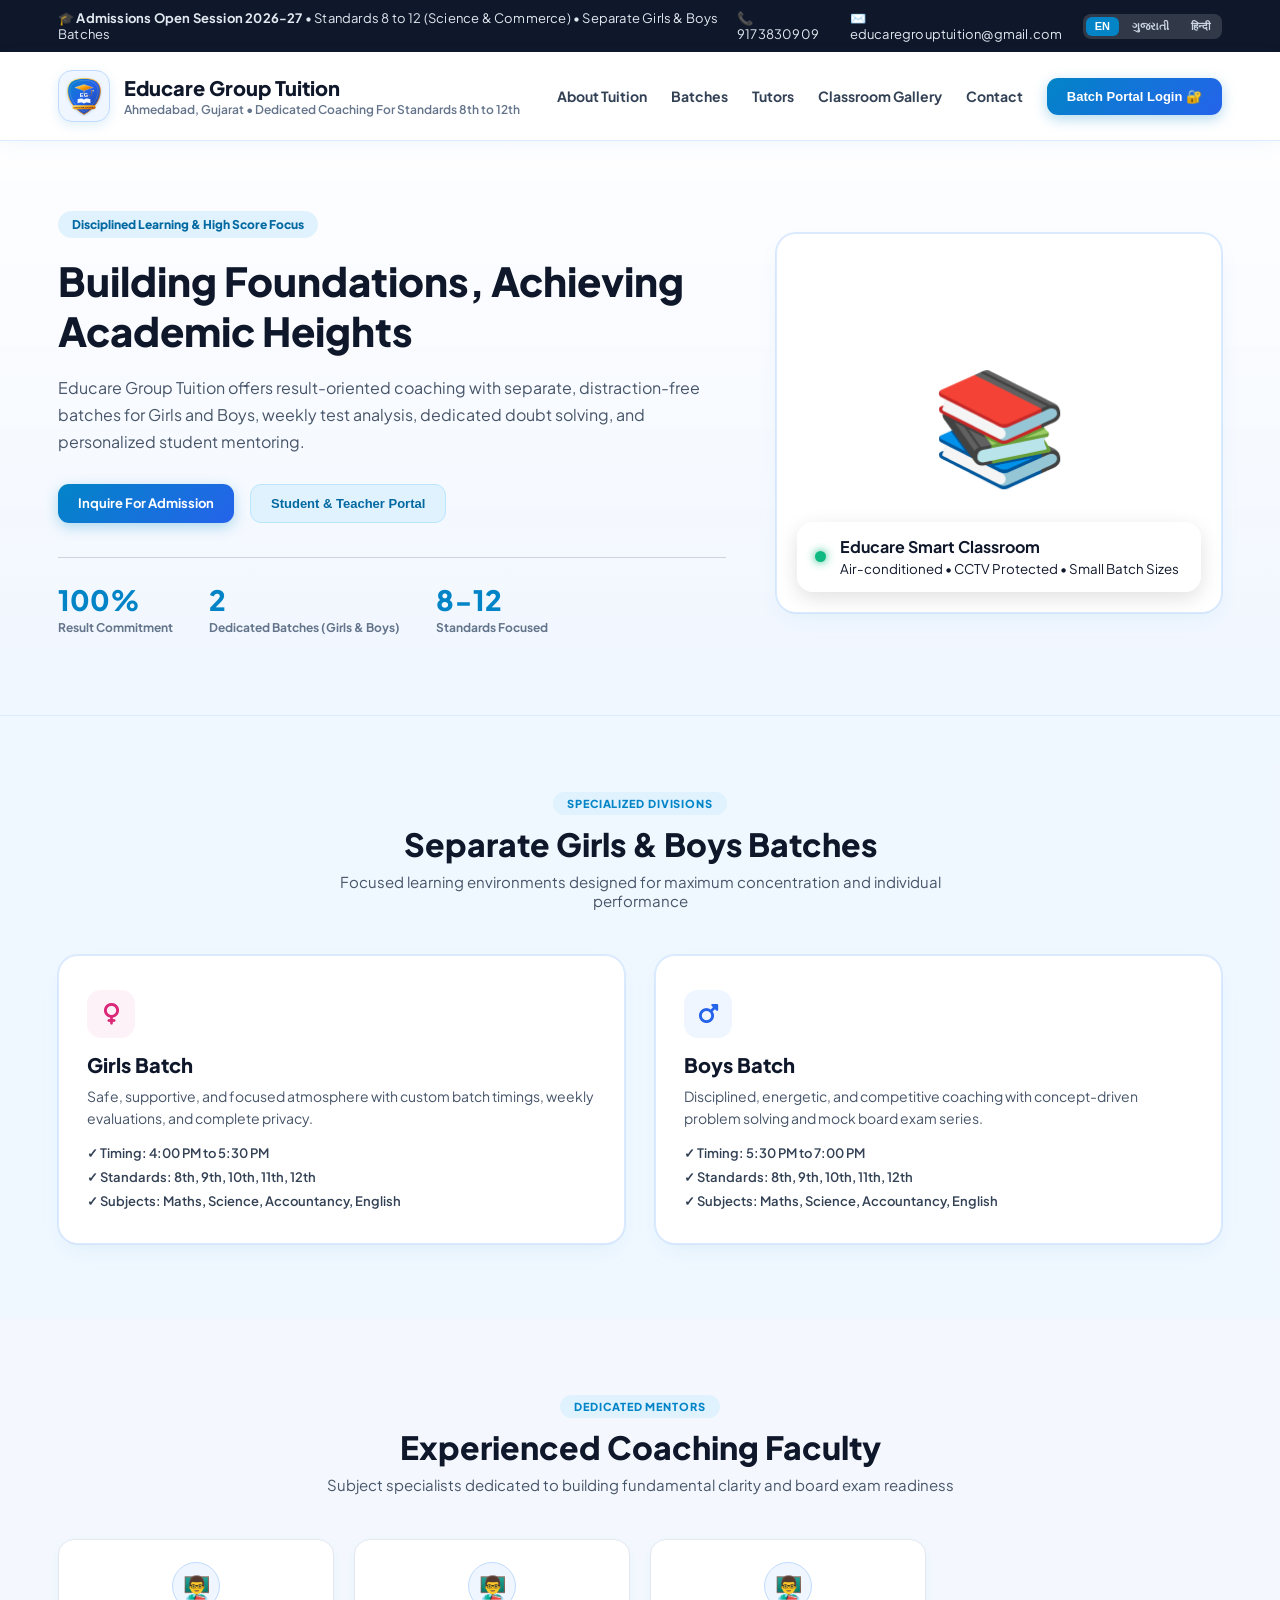
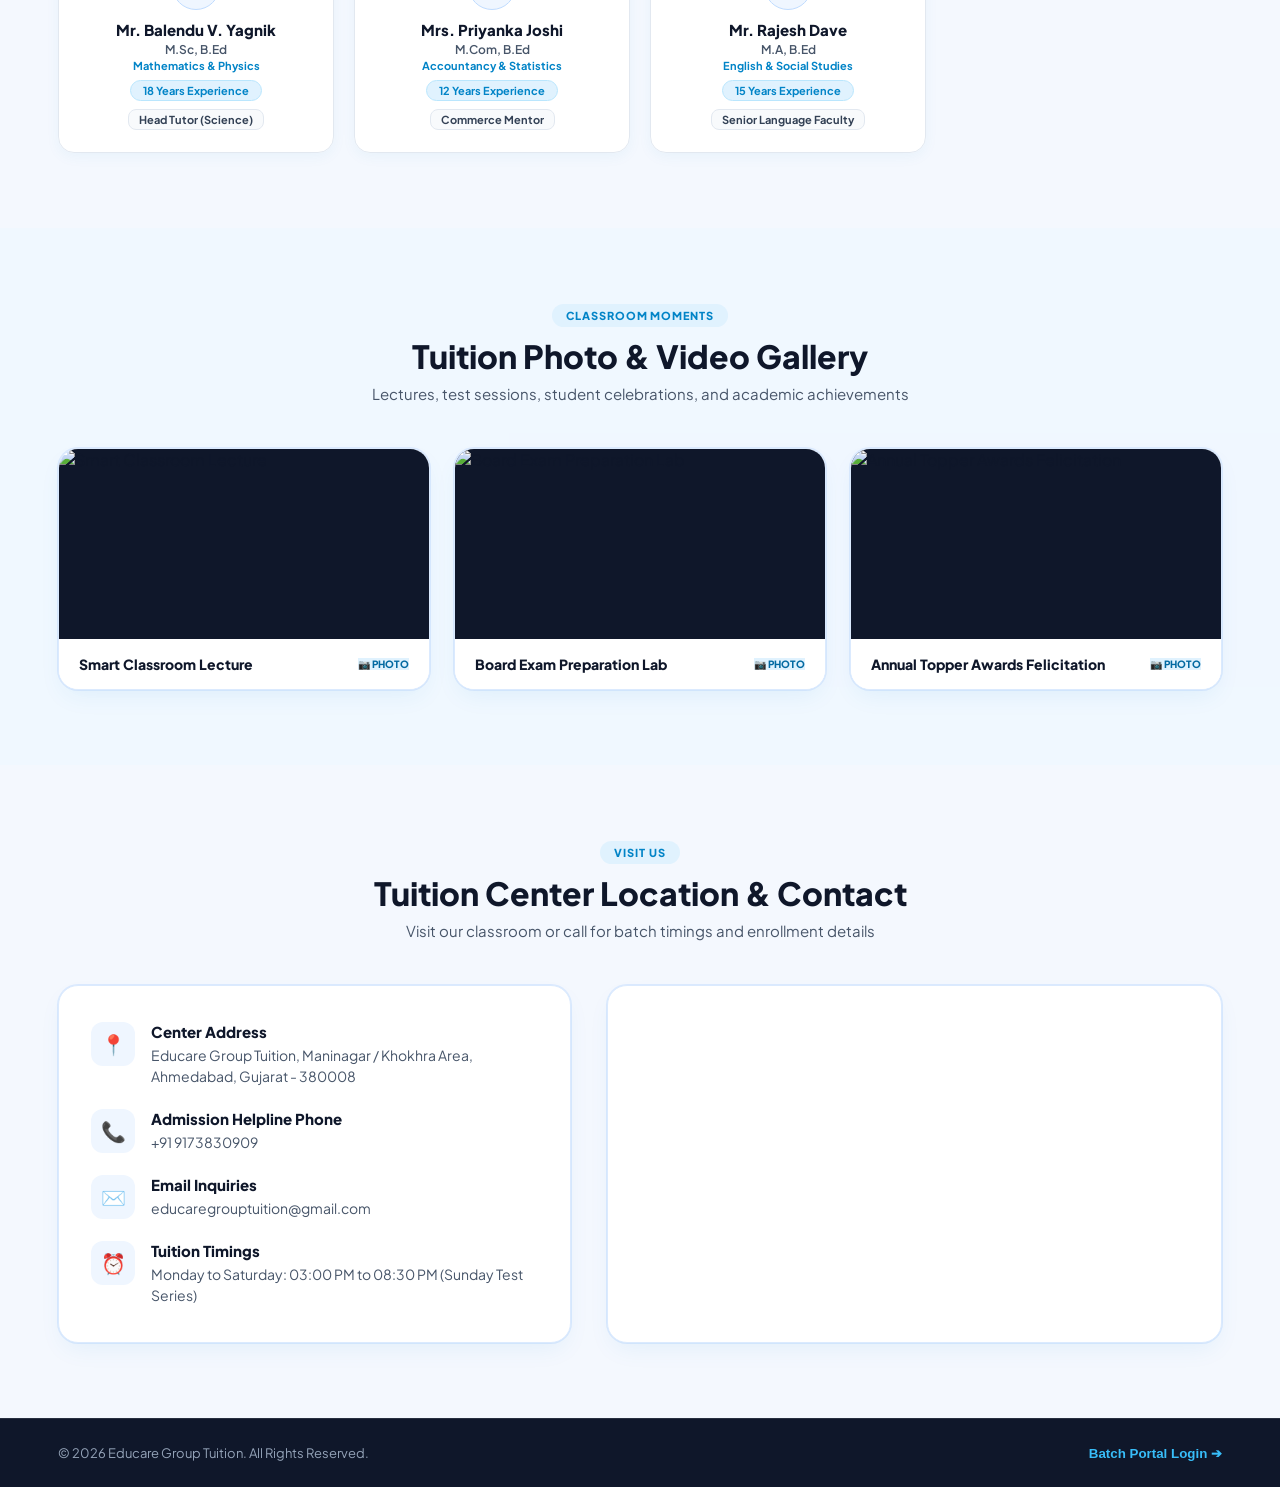
==== commit a050efd8: "Add files via upload" ====
--- a/index.html
+++ b/index.html
@@ -1 +1,3312 @@
-<html><head><meta content="text/html; charset=UTF-8" http-equiv="content-type"><style type="text/css"> .lst-kix_list_2-6 > li:before{content:"■  "}.lst-kix_list_2-7 > li:before{content:"■  "}ul.lst-kix_list_1-0{list-style-type:none}.lst-kix_list_2-4 > li:before{content:"■  "}.lst-kix_list_2-5 > li:before{content:"■  "}.lst-kix_list_2-8 > li:before{content:"■  "}.lst-kix_list_3-0 > li:before{content:"●  "}.lst-kix_list_3-1 > li:before{content:"○  "}.lst-kix_list_3-2 > li:before{content:"■  "}ul.lst-kix_list_3-7{list-style-type:none}ul.lst-kix_list_3-8{list-style-type:none}ul.lst-kix_list_1-3{list-style-type:none}ul.lst-kix_list_3-1{list-style-type:none}.lst-kix_list_3-5 > li:before{content:"■  "}ul.lst-kix_list_1-4{list-style-type:none}ul.lst-kix_list_3-2{list-style-type:none}ul.lst-kix_list_1-1{list-style-type:none}.lst-kix_list_3-4 > li:before{content:"■  "}ul.lst-kix_list_1-2{list-style-type:none}ul.lst-kix_list_3-0{list-style-type:none}ul.lst-kix_list_1-7{list-style-type:none}.lst-kix_list_3-3 > li:before{content:"■  "}ul.lst-kix_list_3-5{list-style-type:none}ul.lst-kix_list_1-8{list-style-type:none}ul.lst-kix_list_3-6{list-style-type:none}ul.lst-kix_list_1-5{list-style-type:none}ul.lst-kix_list_3-3{list-style-type:none}ul.lst-kix_list_1-6{list-style-type:none}ul.lst-kix_list_3-4{list-style-type:none}.lst-kix_list_3-8 > li:before{content:"■  "}.lst-kix_list_4-0 > li:before{content:"●  "}.lst-kix_list_4-1 > li:before{content:"○  "}.lst-kix_list_3-6 > li:before{content:"■  "}.lst-kix_list_3-7 > li:before{content:"■  "}.lst-kix_list_4-4 > li:before{content:"■  "}.lst-kix_list_4-3 > li:before{content:"■  "}.lst-kix_list_4-5 > li:before{content:"■  "}.lst-kix_list_4-2 > li:before{content:"■  "}.lst-kix_list_4-6 > li:before{content:"■  "}.lst-kix_list_4-8 > li:before{content:"■  "}.lst-kix_list_4-7 > li:before{content:"■  "}ul.lst-kix_list_4-8{list-style-type:none}ul.lst-kix_list_4-6{list-style-type:none}ul.lst-kix_list_2-8{list-style-type:none}ul.lst-kix_list_4-7{list-style-type:none}ul.lst-kix_list_4-0{list-style-type:none}ul.lst-kix_list_2-2{list-style-type:none}ul.lst-kix_list_4-1{list-style-type:none}.lst-kix_list_1-0 > li:before{content:"●  "}ul.lst-kix_list_2-3{list-style-type:none}ul.lst-kix_list_2-0{list-style-type:none}ul.lst-kix_list_2-1{list-style-type:none}ul.lst-kix_list_4-4{list-style-type:none}ul.lst-kix_list_2-6{list-style-type:none}ul.lst-kix_list_4-5{list-style-type:none}.lst-kix_list_1-1 > li:before{content:"○  "}.lst-kix_list_1-2 > li:before{content:"■  "}ul.lst-kix_list_2-7{list-style-type:none}ul.lst-kix_list_4-2{list-style-type:none}ul.lst-kix_list_2-4{list-style-type:none}ul.lst-kix_list_4-3{list-style-type:none}ul.lst-kix_list_2-5{list-style-type:none}.lst-kix_list_1-3 > li:before{content:"■  "}.lst-kix_list_1-4 > li:before{content:"■  "}.lst-kix_list_1-7 > li:before{content:"■  "}.lst-kix_list_1-5 > li:before{content:"■  "}.lst-kix_list_1-6 > li:before{content:"■  "}.lst-kix_list_2-0 > li:before{content:"●  "}.lst-kix_list_2-1 > li:before{content:"○  "}.lst-kix_list_1-8 > li:before{content:"■  "}.lst-kix_list_2-2 > li:before{content:"■  "}.lst-kix_list_2-3 > li:before{content:"■  "}</style></head><body class="doc-content" style="background-color:#ffffff;max-width:468pt;padding:72pt 72pt 72pt 72pt"><p style="padding:0;margin:0;color:#000000;font-size:11pt;font-family:&quot;Arial&quot;;line-height:1.0;height:11pt;text-align:left"><span style="color:#000000;font-weight:400;text-decoration:none;vertical-align:baseline;font-size:11pt;font-family:&quot;Arial&quot;;font-style:normal"></span></p><p style="padding:0;margin:0;color:#000000;font-size:11pt;font-family:&quot;Arial&quot;;line-height:1.0;text-align:left"><span>&#127891; </span><span style="font-weight:700">Admissions Open Session 2026-27</span><span style="color:#000000;font-weight:400;text-decoration:none;vertical-align:baseline;font-size:11pt;font-family:&quot;Arial&quot;;font-style:normal">&nbsp;&bull; Standards 8 to 12 (Science &amp; Commerce) &bull; Separate Girls &amp; Boys Batches</span></p><p style="padding:0;margin:0;color:#000000;font-size:11pt;font-family:&quot;Arial&quot;;line-height:1.0;text-align:left"><span>&#128222; 9173830909 &#9993;&#65039; </span><span><a href="mailto:educaregrouptuition@gmail.com" style="color:inherit;text-decoration:inherit">educaregrouptuition@gmail.com</a></span></p><p style="padding:0;margin:0;color:#000000;font-size:11pt;font-family:&quot;Arial&quot;;line-height:1.0;text-align:left"><span style="color:#000000;font-weight:400;text-decoration:none;vertical-align:baseline;font-size:11pt;font-family:&quot;Arial&quot;;font-style:normal">EN &#2711;&#2753;&#2716;&#2736;&#2750;&#2724;&#2752; &#2361;&#2367;&#2344;&#2381;&#2342;&#2368;</span></p><p style="padding:0;margin:0;color:#000000;font-size:11pt;font-family:&quot;Arial&quot;;line-height:1.0;height:11pt;text-align:left"><span style="color:#000000;font-weight:400;text-decoration:none;vertical-align:baseline;font-size:11pt;font-family:&quot;Arial&quot;;font-style:normal"></span></p><h2 style="padding:0;margin:0;color:#000000;font-weight:700;font-size:18pt;font-family:&quot;Arial&quot;;line-height:1.0;height:18pt;text-align:left"><span style="color:#000000;font-weight:700;text-decoration:none;vertical-align:baseline;font-size:18pt;font-family:&quot;Arial&quot;;font-style:normal"></span></h2><p style="padding-top:11.2pt;margin:0;color:#000000;padding-left:0;font-size:11pt;padding-bottom:11.2pt;font-family:&quot;Arial&quot;;line-height:1.0;text-align:left;padding-right:0"><span style="color:#000000;font-weight:400;text-decoration:none;vertical-align:baseline;font-size:11pt;font-family:&quot;Arial&quot;;font-style:normal">Educare Group Tuition</span></p><p style="padding:0;margin:0;color:#000000;font-size:11pt;font-family:&quot;Arial&quot;;line-height:1.0;text-align:left"><span style="color:#000000;font-weight:400;text-decoration:none;vertical-align:baseline;font-size:11pt;font-family:&quot;Arial&quot;;font-style:normal">Ahmedabad, Gujarat &bull; Dedicated Coaching For Standards 8th to 12th</span></p><p style="padding:0;margin:0;color:#000000;font-size:11pt;font-family:&quot;Arial&quot;;line-height:1.0;text-align:left"><span style="text-decoration-skip-ink:none;-webkit-text-decoration-skip:none;color:#0000ee;text-decoration:underline"><a href="#id.nrjrybshtt3o" style="color:inherit;text-decoration:inherit">About Tuition</a></span><span>&nbsp;</span><span style="text-decoration-skip-ink:none;-webkit-text-decoration-skip:none;color:#0000ee;text-decoration:underline"><a href="#id.fcewrqi076hq" style="color:inherit;text-decoration:inherit">Batches</a></span><span>&nbsp;</span><span style="text-decoration-skip-ink:none;-webkit-text-decoration-skip:none;color:#0000ee;text-decoration:underline"><a href="#id.5186jf176djj" style="color:inherit;text-decoration:inherit">Tutors</a></span><span>&nbsp;</span><span style="text-decoration-skip-ink:none;-webkit-text-decoration-skip:none;color:#0000ee;text-decoration:underline"><a href="#id.q4rpr9xrzi43" style="color:inherit;text-decoration:inherit">Classroom Gallery</a></span><span>&nbsp;</span><span style="text-decoration-skip-ink:none;-webkit-text-decoration-skip:none;color:#0000ee;text-decoration:underline"><a href="#id.qbnh97y9ze2z" style="color:inherit;text-decoration:inherit">Contact</a></span><span style="color:#000000;font-weight:400;text-decoration:none;vertical-align:baseline;font-size:11pt;font-family:&quot;Arial&quot;;font-style:normal">&nbsp;Batch Portal Login &#128272;</span></p><p style="padding:0;margin:0;color:#000000;font-size:11pt;font-family:&quot;Arial&quot;;line-height:1.0;height:11pt;text-align:left"><span style="color:#000000;font-weight:400;text-decoration:none;vertical-align:baseline;font-size:11pt;font-family:&quot;Arial&quot;;font-style:normal"></span></p><h1 style="padding:0;margin:0;color:#000000;font-weight:700;font-size:24pt;font-family:&quot;Arial&quot;;line-height:1.0;text-align:left"><span style="color:#000000;font-weight:700;text-decoration:none;vertical-align:baseline;font-size:24pt;font-family:&quot;Arial&quot;;font-style:normal">Disciplined Learning &amp; High Score Focus</span></h1><p style="padding-top:12pt;margin:0;color:#000000;padding-left:0;font-size:11pt;padding-bottom:12pt;font-family:&quot;Arial&quot;;line-height:1.0;text-align:left;padding-right:0"><span style="color:#000000;font-weight:400;text-decoration:none;vertical-align:baseline;font-size:11pt;font-family:&quot;Arial&quot;;font-style:normal">Building Foundations, Achieving Academic Heights</span></p><p style="padding:0;margin:0;color:#000000;font-size:11pt;font-family:&quot;Arial&quot;;line-height:1.0;text-align:left"><span style="color:#000000;font-weight:400;text-decoration:none;vertical-align:baseline;font-size:11pt;font-family:&quot;Arial&quot;;font-style:normal">Educare Group Tuition offers result-oriented coaching with separate, distraction-free batches for Girls and Boys, weekly test analysis, dedicated doubt solving, and personalized student mentoring.</span></p><p style="padding:0;margin:0;color:#000000;font-size:11pt;font-family:&quot;Arial&quot;;line-height:1.0;text-align:left"><span style="text-decoration-skip-ink:none;-webkit-text-decoration-skip:none;color:#0000ee;text-decoration:underline"><a href="#id.qbnh97y9ze2z" style="color:inherit;text-decoration:inherit">Inquire For Admission</a></span><span style="color:#000000;font-weight:400;text-decoration:none;vertical-align:baseline;font-size:11pt;font-family:&quot;Arial&quot;;font-style:normal">&nbsp;Student &amp; Teacher Portal</span></p><p style="padding:0;margin:0;color:#000000;font-size:11pt;font-family:&quot;Arial&quot;;line-height:1.0;height:11pt;text-align:left"><span style="color:#000000;font-weight:400;text-decoration:none;vertical-align:baseline;font-size:11pt;font-family:&quot;Arial&quot;;font-style:normal"></span></p><h3 style="padding:0;margin:0;color:#000000;font-weight:700;font-size:14pt;font-family:&quot;Arial&quot;;line-height:1.0;height:14pt;text-align:left"><span style="color:#000000;font-weight:700;text-decoration:none;vertical-align:baseline;font-size:14pt;font-family:&quot;Arial&quot;;font-style:normal"></span></h3><p style="padding-top:12pt;margin:0;color:#000000;padding-left:0;font-size:11pt;padding-bottom:12pt;font-family:&quot;Arial&quot;;line-height:1.0;text-align:left;padding-right:0"><span style="color:#000000;font-weight:400;text-decoration:none;vertical-align:baseline;font-size:11pt;font-family:&quot;Arial&quot;;font-style:normal">100%</span></p><p style="padding:0;margin:0;color:#000000;font-size:11pt;font-family:&quot;Arial&quot;;line-height:1.0;text-align:left"><span style="color:#000000;font-weight:400;text-decoration:none;vertical-align:baseline;font-size:11pt;font-family:&quot;Arial&quot;;font-style:normal">Result Commitment</span></p><h3 style="padding:0;margin:0;color:#000000;font-weight:700;font-size:14pt;font-family:&quot;Arial&quot;;line-height:1.0;height:14pt;text-align:left"><span style="color:#000000;font-weight:700;text-decoration:none;vertical-align:baseline;font-size:14pt;font-family:&quot;Arial&quot;;font-style:normal"></span></h3><p style="padding-top:12pt;margin:0;color:#000000;padding-left:0;font-size:11pt;padding-bottom:12pt;font-family:&quot;Arial&quot;;line-height:1.0;text-align:left;padding-right:0"><span style="color:#000000;font-weight:400;text-decoration:none;vertical-align:baseline;font-size:11pt;font-family:&quot;Arial&quot;;font-style:normal">2</span></p><p style="padding:0;margin:0;color:#000000;font-size:11pt;font-family:&quot;Arial&quot;;line-height:1.0;text-align:left"><span style="color:#000000;font-weight:400;text-decoration:none;vertical-align:baseline;font-size:11pt;font-family:&quot;Arial&quot;;font-style:normal">Dedicated Batches (Girls &amp; Boys)</span></p><h3 style="padding:0;margin:0;color:#000000;font-weight:700;font-size:14pt;font-family:&quot;Arial&quot;;line-height:1.0;height:14pt;text-align:left"><span style="color:#000000;font-weight:700;text-decoration:none;vertical-align:baseline;font-size:14pt;font-family:&quot;Arial&quot;;font-style:normal"></span></h3><p style="padding-top:12pt;margin:0;color:#000000;padding-left:0;font-size:11pt;padding-bottom:12pt;font-family:&quot;Arial&quot;;line-height:1.0;text-align:left;padding-right:0"><span style="color:#000000;font-weight:400;text-decoration:none;vertical-align:baseline;font-size:11pt;font-family:&quot;Arial&quot;;font-style:normal">8-12</span></p><p style="padding:0;margin:0;color:#000000;font-size:11pt;font-family:&quot;Arial&quot;;line-height:1.0;text-align:left"><span style="color:#000000;font-weight:400;text-decoration:none;vertical-align:baseline;font-size:11pt;font-family:&quot;Arial&quot;;font-style:normal">Standards Focused</span></p><p style="padding:0;margin:0;color:#000000;font-size:11pt;font-family:&quot;Arial&quot;;line-height:1.0;height:11pt;text-align:left"><span style="color:#000000;font-weight:400;text-decoration:none;vertical-align:baseline;font-size:11pt;font-family:&quot;Arial&quot;;font-style:normal"></span></p><p style="padding:0;margin:0;color:#000000;font-size:11pt;font-family:&quot;Arial&quot;;line-height:1.0;height:11pt;text-align:left"><span style="color:#000000;font-weight:400;text-decoration:none;vertical-align:baseline;font-size:11pt;font-family:&quot;Arial&quot;;font-style:normal"></span></p><p style="padding:0;margin:0;color:#000000;font-size:11pt;font-family:&quot;Arial&quot;;line-height:1.0;text-align:left"><span style="color:#000000;font-weight:400;text-decoration:none;vertical-align:baseline;font-size:11pt;font-family:&quot;Arial&quot;;font-style:normal">&#128218;</span></p><p style="padding:0;margin:0;color:#000000;font-size:11pt;font-family:&quot;Arial&quot;;line-height:1.0;height:11pt;text-align:left"><span style="color:#000000;font-weight:400;text-decoration:none;vertical-align:baseline;font-size:11pt;font-family:&quot;Arial&quot;;font-style:normal"></span></p><p style="padding:0;margin:0;color:#000000;font-size:11pt;font-family:&quot;Arial&quot;;line-height:1.0;text-align:left"><span style="color:#000000;font-weight:700;text-decoration:none;vertical-align:baseline;font-size:11pt;font-family:&quot;Arial&quot;;font-style:normal">Educare Smart Classroom</span></p><p style="padding:0;margin:0;color:#000000;font-size:11pt;font-family:&quot;Arial&quot;;line-height:1.0;text-align:left"><span style="color:#000000;font-weight:400;text-decoration:none;vertical-align:baseline;font-size:11pt;font-family:&quot;Arial&quot;;font-style:normal">Air-conditioned &bull; CCTV Protected &bull; Small Batch Sizes</span></p><p style="padding:0;margin:0;color:#000000;font-size:11pt;font-family:&quot;Arial&quot;;line-height:1.0;height:11pt;text-align:left"><span style="color:#000000;font-weight:400;text-decoration:none;vertical-align:baseline;font-size:11pt;font-family:&quot;Arial&quot;;font-style:normal"></span></p><h2 style="padding:0;margin:0;color:#000000;font-weight:700;font-size:18pt;font-family:&quot;Arial&quot;;line-height:1.0;text-align:left"><span style="color:#000000;font-weight:700;text-decoration:none;vertical-align:baseline;font-size:18pt;font-family:&quot;Arial&quot;;font-style:normal">Specialized Divisions</span></h2><p style="padding-top:11.2pt;margin:0;color:#000000;padding-left:0;font-size:11pt;padding-bottom:11.2pt;font-family:&quot;Arial&quot;;line-height:1.0;text-align:left;padding-right:0"><span style="color:#000000;font-weight:400;text-decoration:none;vertical-align:baseline;font-size:11pt;font-family:&quot;Arial&quot;;font-style:normal">Separate Girls &amp; Boys Batches</span></p><p style="padding:0;margin:0;color:#000000;font-size:11pt;font-family:&quot;Arial&quot;;line-height:1.0;text-align:left"><span style="color:#000000;font-weight:400;text-decoration:none;vertical-align:baseline;font-size:11pt;font-family:&quot;Arial&quot;;font-style:normal">Focused learning environments designed for maximum concentration and individual performance</span></p><p style="padding:0;margin:0;color:#000000;font-size:11pt;font-family:&quot;Arial&quot;;line-height:1.0;height:11pt;text-align:left"><span style="color:#000000;font-weight:400;text-decoration:none;vertical-align:baseline;font-size:11pt;font-family:&quot;Arial&quot;;font-style:normal"></span></p><h3 style="padding:0;margin:0;color:#000000;font-weight:700;font-size:14pt;font-family:&quot;Arial&quot;;line-height:1.0;height:14pt;text-align:left"><span style="color:#000000;font-weight:700;text-decoration:none;vertical-align:baseline;font-size:14pt;font-family:&quot;Arial&quot;;font-style:normal"></span></h3><p style="padding-top:12pt;margin:0;color:#000000;padding-left:0;font-size:11pt;padding-bottom:12pt;font-family:&quot;Arial&quot;;line-height:1.0;text-align:left;padding-right:0"><span style="color:#000000;font-weight:400;text-decoration:none;vertical-align:baseline;font-size:11pt;font-family:&quot;Arial&quot;;font-style:normal">Girls Batch</span></p><p style="padding:0;margin:0;color:#000000;font-size:11pt;font-family:&quot;Arial&quot;;line-height:1.0;text-align:left"><span style="color:#000000;font-weight:400;text-decoration:none;vertical-align:baseline;font-size:11pt;font-family:&quot;Arial&quot;;font-style:normal">Safe, supportive, and focused atmosphere with custom batch timings, weekly evaluations, and complete privacy.</span></p><ul class="lst-kix_list_1-0 start" style="padding:0;margin:0"><li style="padding:0;color:#000000;font-size:11pt;line-height:1.0;margin-right:0;margin-left:30pt;font-family:&quot;Arial&quot;;margin-top:0;margin-bottom:0;text-align:left"><span style="color:#000000;font-weight:400;text-decoration:none;vertical-align:baseline;font-size:11pt;font-family:&quot;Arial&quot;;font-style:normal">&#10003; Timing: 4:00 PM to 5:30 PM</span></li><li style="padding:0;color:#000000;font-size:11pt;line-height:1.0;margin-right:0;margin-left:30pt;font-family:&quot;Arial&quot;;margin-top:0;margin-bottom:0;text-align:left"><span style="color:#000000;font-weight:400;text-decoration:none;vertical-align:baseline;font-size:11pt;font-family:&quot;Arial&quot;;font-style:normal">&#10003; Standards: 8th, 9th, 10th, 11th, 12th</span></li><li style="padding:0;color:#000000;font-size:11pt;line-height:1.0;margin-right:0;margin-left:30pt;font-family:&quot;Arial&quot;;margin-top:0;margin-bottom:0;text-align:left"><span style="color:#000000;font-weight:400;text-decoration:none;vertical-align:baseline;font-size:11pt;font-family:&quot;Arial&quot;;font-style:normal">&#10003; Subjects: Maths, Science, Accountancy, English</span></li></ul><h3 style="padding:0;margin:0;color:#000000;font-weight:700;font-size:14pt;font-family:&quot;Arial&quot;;line-height:1.0;height:14pt;text-align:left"><span style="color:#000000;font-weight:700;text-decoration:none;vertical-align:baseline;font-size:14pt;font-family:&quot;Arial&quot;;font-style:normal"></span></h3><p style="padding-top:12pt;margin:0;color:#000000;padding-left:0;font-size:11pt;padding-bottom:12pt;font-family:&quot;Arial&quot;;line-height:1.0;text-align:left;padding-right:0"><span style="color:#000000;font-weight:400;text-decoration:none;vertical-align:baseline;font-size:11pt;font-family:&quot;Arial&quot;;font-style:normal">Boys Batch</span></p><p style="padding:0;margin:0;color:#000000;font-size:11pt;font-family:&quot;Arial&quot;;line-height:1.0;text-align:left"><span style="color:#000000;font-weight:400;text-decoration:none;vertical-align:baseline;font-size:11pt;font-family:&quot;Arial&quot;;font-style:normal">Disciplined, energetic, and competitive coaching with concept-driven problem solving and mock board exam series.</span></p><ul class="lst-kix_list_2-0 start" style="padding:0;margin:0"><li style="padding:0;color:#000000;font-size:11pt;line-height:1.0;margin-right:0;margin-left:30pt;font-family:&quot;Arial&quot;;margin-top:0;margin-bottom:0;text-align:left"><span style="color:#000000;font-weight:400;text-decoration:none;vertical-align:baseline;font-size:11pt;font-family:&quot;Arial&quot;;font-style:normal">&#10003; Timing: 5:30 PM to 7:00 PM</span></li><li style="padding:0;color:#000000;font-size:11pt;line-height:1.0;margin-right:0;margin-left:30pt;font-family:&quot;Arial&quot;;margin-top:0;margin-bottom:0;text-align:left"><span style="color:#000000;font-weight:400;text-decoration:none;vertical-align:baseline;font-size:11pt;font-family:&quot;Arial&quot;;font-style:normal">&#10003; Standards: 8th, 9th, 10th, 11th, 12th</span></li><li style="padding:0;color:#000000;font-size:11pt;line-height:1.0;margin-right:0;margin-left:30pt;font-family:&quot;Arial&quot;;margin-top:0;margin-bottom:0;text-align:left"><span style="color:#000000;font-weight:400;text-decoration:none;vertical-align:baseline;font-size:11pt;font-family:&quot;Arial&quot;;font-style:normal">&#10003; Subjects: Maths, Science, Accountancy, English</span></li></ul><p style="padding:0;margin:0;color:#000000;font-size:11pt;font-family:&quot;Arial&quot;;line-height:1.0;height:11pt;text-align:left"><span style="color:#000000;font-weight:400;text-decoration:none;vertical-align:baseline;font-size:11pt;font-family:&quot;Arial&quot;;font-style:normal"></span></p><h2 style="padding:0;margin:0;color:#000000;font-weight:700;font-size:18pt;font-family:&quot;Arial&quot;;line-height:1.0;text-align:left"><span style="color:#000000;font-weight:700;text-decoration:none;vertical-align:baseline;font-size:18pt;font-family:&quot;Arial&quot;;font-style:normal">Dedicated Mentors</span></h2><p style="padding-top:11.2pt;margin:0;color:#000000;padding-left:0;font-size:11pt;padding-bottom:11.2pt;font-family:&quot;Arial&quot;;line-height:1.0;text-align:left;padding-right:0"><span style="color:#000000;font-weight:400;text-decoration:none;vertical-align:baseline;font-size:11pt;font-family:&quot;Arial&quot;;font-style:normal">Experienced Coaching Faculty</span></p><p style="padding:0;margin:0;color:#000000;font-size:11pt;font-family:&quot;Arial&quot;;line-height:1.0;text-align:left"><span style="color:#000000;font-weight:400;text-decoration:none;vertical-align:baseline;font-size:11pt;font-family:&quot;Arial&quot;;font-style:normal">Subject specialists dedicated to building fundamental clarity and board exam readiness</span></p><p style="padding:0;margin:0;color:#000000;font-size:11pt;font-family:&quot;Arial&quot;;line-height:1.0;height:11pt;text-align:left"><span style="color:#000000;font-weight:400;text-decoration:none;vertical-align:baseline;font-size:11pt;font-family:&quot;Arial&quot;;font-style:normal"></span></p><h2 style="padding:0;margin:0;color:#000000;font-weight:700;font-size:18pt;font-family:&quot;Arial&quot;;line-height:1.0;text-align:left"><span style="color:#000000;font-weight:700;text-decoration:none;vertical-align:baseline;font-size:18pt;font-family:&quot;Arial&quot;;font-style:normal">Classroom Moments</span></h2><p style="padding-top:11.2pt;margin:0;color:#000000;padding-left:0;font-size:11pt;padding-bottom:11.2pt;font-family:&quot;Arial&quot;;line-height:1.0;text-align:left;padding-right:0"><span style="color:#000000;font-weight:400;text-decoration:none;vertical-align:baseline;font-size:11pt;font-family:&quot;Arial&quot;;font-style:normal">Tuition Photo &amp; Video Gallery</span></p><p style="padding:0;margin:0;color:#000000;font-size:11pt;font-family:&quot;Arial&quot;;line-height:1.0;text-align:left"><span style="color:#000000;font-weight:400;text-decoration:none;vertical-align:baseline;font-size:11pt;font-family:&quot;Arial&quot;;font-style:normal">Lectures, test sessions, student celebrations, and academic achievements</span></p><p style="padding:0;margin:0;color:#000000;font-size:11pt;font-family:&quot;Arial&quot;;line-height:1.0;height:11pt;text-align:left"><span style="color:#000000;font-weight:400;text-decoration:none;vertical-align:baseline;font-size:11pt;font-family:&quot;Arial&quot;;font-style:normal"></span></p><h2 style="padding:0;margin:0;color:#000000;font-weight:700;font-size:18pt;font-family:&quot;Arial&quot;;line-height:1.0;text-align:left"><span style="color:#000000;font-weight:700;text-decoration:none;vertical-align:baseline;font-size:18pt;font-family:&quot;Arial&quot;;font-style:normal">Visit Us</span></h2><p style="padding-top:11.2pt;margin:0;color:#000000;padding-left:0;font-size:11pt;padding-bottom:11.2pt;font-family:&quot;Arial&quot;;line-height:1.0;text-align:left;padding-right:0"><span style="color:#000000;font-weight:400;text-decoration:none;vertical-align:baseline;font-size:11pt;font-family:&quot;Arial&quot;;font-style:normal">Tuition Center Location &amp; Contact</span></p><p style="padding:0;margin:0;color:#000000;font-size:11pt;font-family:&quot;Arial&quot;;line-height:1.0;text-align:left"><span style="color:#000000;font-weight:400;text-decoration:none;vertical-align:baseline;font-size:11pt;font-family:&quot;Arial&quot;;font-style:normal">Visit our classroom or call for batch timings and enrollment details</span></p><p style="padding:0;margin:0;color:#000000;font-size:11pt;font-family:&quot;Arial&quot;;line-height:1.0;height:11pt;text-align:left"><span style="color:#000000;font-weight:400;text-decoration:none;vertical-align:baseline;font-size:11pt;font-family:&quot;Arial&quot;;font-style:normal"></span></p><p style="padding:0;margin:0;color:#000000;font-size:11pt;font-family:&quot;Arial&quot;;line-height:1.0;height:11pt;text-align:left"><span style="color:#000000;font-weight:400;text-decoration:none;vertical-align:baseline;font-size:11pt;font-family:&quot;Arial&quot;;font-style:normal"></span></p><p style="padding:0;margin:0;color:#000000;font-size:11pt;font-family:&quot;Arial&quot;;line-height:1.0;height:11pt;text-align:left"><span style="color:#000000;font-weight:400;text-decoration:none;vertical-align:baseline;font-size:11pt;font-family:&quot;Arial&quot;;font-style:normal"></span></p><p style="padding-top:0pt;margin:0;color:#000000;padding-left:0;font-size:11pt;padding-bottom:12.8pt;font-family:&quot;Arial&quot;;line-height:1.0;text-align:left;padding-right:0"><span style="color:#000000;font-weight:400;text-decoration:none;vertical-align:baseline;font-size:11pt;font-family:&quot;Arial&quot;;font-style:normal">&#128205;</span></p><h4 style="padding-top:0pt;margin:0;color:#000000;font-weight:700;padding-left:0;font-size:12pt;padding-bottom:12.8pt;font-family:&quot;Arial&quot;;line-height:1.0;text-align:left;padding-right:0"><span style="color:#000000;font-weight:700;text-decoration:none;vertical-align:baseline;font-size:12pt;font-family:&quot;Arial&quot;;font-style:normal">Center Address</span></h4><p style="padding:0;margin:0;color:#000000;font-size:11pt;font-family:&quot;Arial&quot;;line-height:1.0;text-align:left"><span style="color:#000000;font-weight:400;text-decoration:none;vertical-align:baseline;font-size:11pt;font-family:&quot;Arial&quot;;font-style:normal">Educare Group Tuition, Maninagar / Khokhra Area, Ahmedabad, Gujarat - 380008</span></p><p style="padding:0;margin:0;color:#000000;font-size:11pt;font-family:&quot;Arial&quot;;line-height:1.0;height:11pt;text-align:left"><span style="color:#000000;font-weight:400;text-decoration:none;vertical-align:baseline;font-size:11pt;font-family:&quot;Arial&quot;;font-style:normal"></span></p><p style="padding-top:0pt;margin:0;color:#000000;padding-left:0;font-size:11pt;padding-bottom:12.8pt;font-family:&quot;Arial&quot;;line-height:1.0;text-align:left;padding-right:0"><span style="color:#000000;font-weight:400;text-decoration:none;vertical-align:baseline;font-size:11pt;font-family:&quot;Arial&quot;;font-style:normal">&#128222;</span></p><h4 style="padding-top:0pt;margin:0;color:#000000;font-weight:700;padding-left:0;font-size:12pt;padding-bottom:12.8pt;font-family:&quot;Arial&quot;;line-height:1.0;text-align:left;padding-right:0"><span style="color:#000000;font-weight:700;text-decoration:none;vertical-align:baseline;font-size:12pt;font-family:&quot;Arial&quot;;font-style:normal">Admission Helpline Phone</span></h4><p style="padding:0;margin:0;color:#000000;font-size:11pt;font-family:&quot;Arial&quot;;line-height:1.0;text-align:left"><span style="color:#000000;font-weight:400;text-decoration:none;vertical-align:baseline;font-size:11pt;font-family:&quot;Arial&quot;;font-style:normal">+91 9173830909</span></p><p style="padding:0;margin:0;color:#000000;font-size:11pt;font-family:&quot;Arial&quot;;line-height:1.0;height:11pt;text-align:left"><span style="color:#000000;font-weight:400;text-decoration:none;vertical-align:baseline;font-size:11pt;font-family:&quot;Arial&quot;;font-style:normal"></span></p><p style="padding-top:0pt;margin:0;color:#000000;padding-left:0;font-size:11pt;padding-bottom:12.8pt;font-family:&quot;Arial&quot;;line-height:1.0;text-align:left;padding-right:0"><span style="color:#000000;font-weight:400;text-decoration:none;vertical-align:baseline;font-size:11pt;font-family:&quot;Arial&quot;;font-style:normal">&#9993;&#65039;</span></p><h4 style="padding-top:0pt;margin:0;color:#000000;font-weight:700;padding-left:0;font-size:12pt;padding-bottom:12.8pt;font-family:&quot;Arial&quot;;line-height:1.0;text-align:left;padding-right:0"><span style="color:#000000;font-weight:700;text-decoration:none;vertical-align:baseline;font-size:12pt;font-family:&quot;Arial&quot;;font-style:normal">Email Inquiries</span></h4><p style="padding:0;margin:0;color:#000000;font-size:11pt;font-family:&quot;Arial&quot;;line-height:1.0;text-align:left"><span style="text-decoration-skip-ink:none;-webkit-text-decoration-skip:none;color:#0000ee;text-decoration:underline"><a href="mailto:educaregrouptuition@gmail.com" style="color:inherit;text-decoration:inherit">educaregrouptuition@gmail.com</a></span></p><p style="padding:0;margin:0;color:#000000;font-size:11pt;font-family:&quot;Arial&quot;;line-height:1.0;height:11pt;text-align:left"><span style="-webkit-text-decoration-skip:none;color:#0000ee;font-weight:400;text-decoration:underline;vertical-align:baseline;text-decoration-skip-ink:none;font-size:11pt;font-family:&quot;Arial&quot;;font-style:normal"></span></p><p style="padding-top:0pt;margin:0;color:#000000;padding-left:0;font-size:11pt;padding-bottom:12.8pt;font-family:&quot;Arial&quot;;line-height:1.0;text-align:left;padding-right:0"><span style="color:#000000;font-weight:400;text-decoration:none;vertical-align:baseline;font-size:11pt;font-family:&quot;Arial&quot;;font-style:normal">&#9200;</span></p><h4 style="padding-top:0pt;margin:0;color:#000000;font-weight:700;padding-left:0;font-size:12pt;padding-bottom:12.8pt;font-family:&quot;Arial&quot;;line-height:1.0;text-align:left;padding-right:0"><span style="color:#000000;font-weight:700;text-decoration:none;vertical-align:baseline;font-size:12pt;font-family:&quot;Arial&quot;;font-style:normal">Tuition Timings</span></h4><p style="padding:0;margin:0;color:#000000;font-size:11pt;font-family:&quot;Arial&quot;;line-height:1.0;text-align:left"><span style="color:#000000;font-weight:400;text-decoration:none;vertical-align:baseline;font-size:11pt;font-family:&quot;Arial&quot;;font-style:normal">Monday to Saturday: 03:00 PM to 08:30 PM (Sunday Test Series)</span></p><p style="padding:0;margin:0;color:#000000;font-size:11pt;font-family:&quot;Arial&quot;;line-height:1.0;height:11pt;text-align:left"><span style="color:#000000;font-weight:400;text-decoration:none;vertical-align:baseline;font-size:11pt;font-family:&quot;Arial&quot;;font-style:normal"></span></p><p style="padding:0;margin:0;color:#000000;font-size:11pt;font-family:&quot;Arial&quot;;line-height:1.0;text-align:left"><span style="color:#000000;font-weight:400;text-decoration:none;vertical-align:baseline;font-size:11pt;font-family:&quot;Arial&quot;;font-style:normal">&copy; 2026 Educare Group Tuition. All Rights Reserved.</span></p><p style="padding:0;margin:0;color:#000000;font-size:11pt;font-family:&quot;Arial&quot;;line-height:1.0;text-align:left"><span style="color:#000000;font-weight:400;text-decoration:none;vertical-align:baseline;font-size:11pt;font-family:&quot;Arial&quot;;font-style:normal">Batch Portal Login &#10132;</span></p><p style="padding:0;margin:0;color:#000000;font-size:11pt;font-family:&quot;Arial&quot;;line-height:1.0;height:11pt;text-align:left"><span style="color:#000000;font-weight:400;text-decoration:none;vertical-align:baseline;font-size:11pt;font-family:&quot;Arial&quot;;font-style:normal"></span></p><p style="padding:0;margin:0;color:#000000;font-size:11pt;font-family:&quot;Arial&quot;;line-height:1.0;text-align:left"><span style="color:#000000;font-weight:400;text-decoration:none;vertical-align:baseline;font-size:11pt;font-family:&quot;Arial&quot;;font-style:normal">&#10005;</span></p><h2 style="padding:0;margin:0;color:#000000;font-weight:700;font-size:18pt;font-family:&quot;Arial&quot;;line-height:1.0;height:18pt;text-align:left"><span style="color:#000000;font-weight:700;text-decoration:none;vertical-align:baseline;font-size:18pt;font-family:&quot;Arial&quot;;font-style:normal"></span></h2><p style="padding-top:11.2pt;margin:0;color:#000000;padding-left:0;font-size:11pt;padding-bottom:11.2pt;font-family:&quot;Arial&quot;;line-height:1.0;text-align:left;padding-right:0"><span style="color:#000000;font-weight:400;text-decoration:none;vertical-align:baseline;font-size:11pt;font-family:&quot;Arial&quot;;font-style:normal">Educare Group Tuition</span></p><p style="padding:0;margin:0;color:#000000;font-size:11pt;font-family:&quot;Arial&quot;;line-height:1.0;text-align:left"><span style="color:#000000;font-weight:400;text-decoration:none;vertical-align:baseline;font-size:11pt;font-family:&quot;Arial&quot;;font-style:normal">Dedicated Batch Access Portal</span></p><p style="padding:0;margin:0;color:#000000;font-size:11pt;font-family:&quot;Arial&quot;;line-height:1.0;text-align:left"><span style="color:#000000;font-weight:400;text-decoration:none;vertical-align:baseline;font-size:11pt;font-family:&quot;Arial&quot;;font-style:normal">Portal Language</span></p><p style="padding:0;margin:0;color:#000000;font-size:11pt;font-family:&quot;Arial&quot;;line-height:1.0;text-align:left"><span style="color:#000000;font-weight:400;text-decoration:none;vertical-align:baseline;font-size:11pt;font-family:&quot;Arial&quot;;font-style:normal">English &#2711;&#2753;&#2716;&#2736;&#2750;&#2724;&#2752; &#2361;&#2367;&#2344;&#2381;&#2342;&#2368;</span></p><p style="padding:0;margin:0;color:#000000;font-size:11pt;font-family:&quot;Arial&quot;;line-height:1.0;text-align:left"><span style="color:#000000;font-weight:400;text-decoration:none;vertical-align:baseline;font-size:11pt;font-family:&quot;Arial&quot;;font-style:normal">&#128103; Girls Batch &#128102; Boys Batch &#128104;&zwj;&#127979; Teacher</span></p><p style="padding:0;margin:0;color:#000000;font-size:11pt;font-family:&quot;Arial&quot;;line-height:1.0;text-align:left"><span style="color:#000000;font-weight:400;text-decoration:none;vertical-align:baseline;font-size:11pt;font-family:&quot;Arial&quot;;font-style:normal">Enter Girls Batch Password Unlock Batch Portal &#128640;</span></p><p style="padding:0;margin:0;color:#000000;font-size:11pt;font-family:&quot;Arial&quot;;line-height:1.0;text-align:left"><span style="color:#000000;font-weight:400;text-decoration:none;vertical-align:baseline;font-size:8pt;font-family:&quot;Arial&quot;;font-style:normal">Initial Default Passwords:</span></p><p style="padding:0;margin:0;color:#000000;font-size:11pt;font-family:&quot;Arial&quot;;line-height:1.0;text-align:left"><span>Girls: </span><span style="font-weight:700">girls123</span><span>&nbsp;Boys: </span><span style="font-weight:700">boys123</span><span>&nbsp;Teacher: </span><span style="color:#000000;font-weight:700;text-decoration:none;vertical-align:baseline;font-size:11pt;font-family:&quot;Arial&quot;;font-style:normal">1234</span></p><p style="padding:0;margin:0;color:#000000;font-size:11pt;font-family:&quot;Arial&quot;;line-height:1.0;height:11pt;text-align:left"><span style="color:#000000;font-weight:700;text-decoration:none;vertical-align:baseline;font-size:11pt;font-family:&quot;Arial&quot;;font-style:normal"></span></p><p style="padding:0;margin:0;color:#000000;font-size:11pt;font-family:&quot;Arial&quot;;line-height:1.0;height:11pt;text-align:left"><span style="color:#000000;font-weight:700;text-decoration:none;vertical-align:baseline;font-size:11pt;font-family:&quot;Arial&quot;;font-style:normal"></span></p><h3 style="padding:0;margin:0;color:#000000;font-weight:700;font-size:14pt;font-family:&quot;Arial&quot;;line-height:1.0;height:14pt;text-align:left"><span style="color:#000000;font-weight:700;text-decoration:none;vertical-align:baseline;font-size:14pt;font-family:&quot;Arial&quot;;font-style:normal"></span></h3><p style="padding-top:12pt;margin:0;color:#000000;padding-left:0;font-size:11pt;padding-bottom:12pt;font-family:&quot;Arial&quot;;line-height:1.0;text-align:left;padding-right:0"><span style="color:#000000;font-weight:400;text-decoration:none;vertical-align:baseline;font-size:11pt;font-family:&quot;Arial&quot;;font-style:normal">Educare Group Tuition</span></p><p style="padding:0;margin:0;color:#000000;font-size:11pt;font-family:&quot;Arial&quot;;line-height:1.0;text-align:left"><span style="color:#000000;font-weight:400;text-decoration:none;vertical-align:baseline;font-size:11pt;font-family:&quot;Arial&quot;;font-style:normal">Girls Batch Portal</span></p><p style="padding:0;margin:0;color:#000000;font-size:11pt;font-family:&quot;Arial&quot;;line-height:1.0;text-align:left"><span style="color:#000000;font-weight:400;text-decoration:none;vertical-align:baseline;font-size:11pt;font-family:&quot;Arial&quot;;font-style:normal">&#128202; Dashboard Home &#127891; Profile / Batch Directory &#128214; Home Work &#128226; Notice Board &#128221; Test Results &#128209; Progress Marksheet &#9989; Attendance Register &#128194; Assignment &amp; Notes &#127796; Holiday Calendar &#128179; Fee Status &#128444;&#65039; Tuition Gallery &#128172; Ask Doubts / Feedback &#9999;&#65039; Website &amp; Details Editor &#9881;&#65039; Batch Passwords &amp; Settings</span></p><p style="padding:0;margin:0;color:#000000;font-size:11pt;font-family:&quot;Arial&quot;;line-height:1.0;height:11pt;text-align:left"><span style="color:#000000;font-weight:400;text-decoration:none;vertical-align:baseline;font-size:11pt;font-family:&quot;Arial&quot;;font-style:normal"></span></p><p style="padding:0;margin:0;color:#000000;font-size:11pt;font-family:&quot;Arial&quot;;line-height:1.0;height:11pt;text-align:left"><span style="color:#000000;font-weight:400;text-decoration:none;vertical-align:baseline;font-size:11pt;font-family:&quot;Arial&quot;;font-style:normal"></span></p><p style="padding:0;margin:0;color:#000000;font-size:11pt;font-family:&quot;Arial&quot;;line-height:1.0;text-align:left"><span style="font-weight:700">Girls Batch</span><span style="color:#000000;font-weight:400;text-decoration:none;vertical-align:baseline;font-size:11pt;font-family:&quot;Arial&quot;;font-style:normal">&nbsp;Student Portal</span></p><p style="padding:0;margin:0;color:#000000;font-size:11pt;font-family:&quot;Arial&quot;;line-height:1.0;text-align:left"><span style="color:#000000;font-weight:400;text-decoration:none;vertical-align:baseline;font-size:11pt;font-family:&quot;Arial&quot;;font-style:normal">Log Out</span></p><p style="padding:0;margin:0;color:#000000;font-size:11pt;font-family:&quot;Arial&quot;;line-height:1.0;text-align:left"><span>Educare Group Tuition / </span><span style="color:#000000;font-weight:700;text-decoration:none;vertical-align:baseline;font-size:11pt;font-family:&quot;Arial&quot;;font-style:normal">Dashboard Home</span></p><p style="padding:0;margin:0;color:#000000;font-size:11pt;font-family:&quot;Arial&quot;;line-height:1.0;text-align:left"><span style="color:#000000;font-weight:400;text-decoration:none;vertical-align:baseline;font-size:11pt;font-family:&quot;Arial&quot;;font-style:normal">&#127760; Public Website &#127760; EN</span></p><p style="padding:0;margin:0;color:#000000;font-size:11pt;font-family:&quot;Arial&quot;;line-height:1.0;height:11pt;text-align:left"><span style="color:#000000;font-weight:400;text-decoration:none;vertical-align:baseline;font-size:11pt;font-family:&quot;Arial&quot;;font-style:normal"></span></p><h1 style="padding:0;margin:0;color:#000000;font-weight:700;font-size:24pt;font-family:&quot;Arial&quot;;line-height:1.0;text-align:left"><span style="color:#000000;font-weight:700;text-decoration:none;vertical-align:baseline;font-size:24pt;font-family:&quot;Arial&quot;;font-style:normal">OFFICIAL EDUCARE PORTAL</span></h1><p style="padding-top:12pt;margin:0;color:#000000;padding-left:0;font-size:11pt;padding-bottom:12pt;font-family:&quot;Arial&quot;;line-height:1.0;text-align:left;padding-right:0"><span style="color:#000000;font-weight:400;text-decoration:none;vertical-align:baseline;font-size:11pt;font-family:&quot;Arial&quot;;font-style:normal">Welcome to Educare Group Tuition</span></p><p style="padding:0;margin:0;color:#000000;font-size:11pt;font-family:&quot;Arial&quot;;line-height:1.0;text-align:left"><span style="color:#000000;font-weight:400;text-decoration:none;vertical-align:baseline;font-size:11pt;font-family:&quot;Arial&quot;;font-style:normal">Dedicated coaching portal with 12 modules, daily attendance analytics, homework trackers, and weekly test series.</span></p><p style="padding:0;margin:0;color:#000000;font-size:11pt;font-family:&quot;Arial&quot;;line-height:1.0;text-align:left"><span style="color:#000000;font-weight:400;text-decoration:none;vertical-align:baseline;font-size:11pt;font-family:&quot;Arial&quot;;font-style:normal">+ Enroll Student Mark Attendance Manage Passwords &#128273;</span></p><p style="padding:0;margin:0;color:#000000;font-size:11pt;font-family:&quot;Arial&quot;;line-height:1.0;height:11pt;text-align:left"><span style="color:#000000;font-weight:400;text-decoration:none;vertical-align:baseline;font-size:11pt;font-family:&quot;Arial&quot;;font-style:normal"></span></p><p style="padding:0;margin:0;color:#000000;font-size:11pt;font-family:&quot;Arial&quot;;line-height:1.0;text-align:left"><span style="color:#000000;font-weight:400;text-decoration:none;vertical-align:baseline;font-size:11pt;font-family:&quot;Arial&quot;;font-style:normal">0 Batch Students</span></p><p style="padding:0;margin:0;color:#000000;font-size:11pt;font-family:&quot;Arial&quot;;line-height:1.0;height:11pt;text-align:left"><span style="color:#000000;font-weight:400;text-decoration:none;vertical-align:baseline;font-size:11pt;font-family:&quot;Arial&quot;;font-style:normal"></span></p><h3 style="padding:0;margin:0;color:#000000;font-weight:700;font-size:14pt;font-family:&quot;Arial&quot;;line-height:1.0;height:14pt;text-align:left"><span style="color:#000000;font-weight:700;text-decoration:none;vertical-align:baseline;font-size:14pt;font-family:&quot;Arial&quot;;font-style:normal"></span></h3><p style="padding-top:12pt;margin:0;color:#000000;padding-left:0;font-size:11pt;padding-bottom:12pt;font-family:&quot;Arial&quot;;line-height:1.0;text-align:left;padding-right:0"><span style="color:#000000;font-weight:400;text-decoration:none;vertical-align:baseline;font-size:11pt;font-family:&quot;Arial&quot;;font-style:normal">Tuition Classroom Modules</span></p><p style="padding:0;margin:0;color:#000000;font-size:11pt;font-family:&quot;Arial&quot;;line-height:1.0;text-align:left"><span style="color:#000000;font-weight:400;text-decoration:none;vertical-align:baseline;font-size:11pt;font-family:&quot;Arial&quot;;font-style:normal">Quick access to all 12 smart tuition management modules</span></p><p style="padding:0;margin:0;color:#000000;font-size:11pt;font-family:&quot;Arial&quot;;line-height:1.0;text-align:left"><span style="color:#000000;font-weight:400;text-decoration:none;vertical-align:baseline;font-size:11pt;font-family:&quot;Arial&quot;;font-style:normal">Verified Session</span></p><h4 style="padding:0;margin:0;color:#000000;font-weight:700;font-size:12pt;font-family:&quot;Arial&quot;;line-height:1.0;height:12pt;text-align:left"><span style="color:#000000;font-weight:700;text-decoration:none;vertical-align:baseline;font-size:12pt;font-family:&quot;Arial&quot;;font-style:normal"></span></h4><p style="padding-top:12.8pt;margin:0;color:#000000;padding-left:0;font-size:11pt;padding-bottom:12.8pt;font-family:&quot;Arial&quot;;line-height:1.0;text-align:left;padding-right:0"><span style="color:#000000;font-weight:400;text-decoration:none;vertical-align:baseline;font-size:11pt;font-family:&quot;Arial&quot;;font-style:normal">Profile / Batch</span></p><p style="padding-top:0pt;margin:0;color:#000000;padding-left:0;font-size:11pt;padding-bottom:12.8pt;font-family:&quot;Arial&quot;;line-height:1.0;text-align:left;padding-right:0"><span style="color:#000000;font-weight:400;text-decoration:none;vertical-align:baseline;font-size:11pt;font-family:&quot;Arial&quot;;font-style:normal">Student Directory</span></p><h4 style="padding-top:12.8pt;margin:0;color:#000000;font-weight:700;padding-left:0;font-size:12pt;padding-bottom:12.8pt;font-family:&quot;Arial&quot;;line-height:1.0;text-align:left;padding-right:0"><span style="color:#000000;font-weight:700;text-decoration:none;vertical-align:baseline;font-size:12pt;font-family:&quot;Arial&quot;;font-style:normal">Home Work</span></h4><p style="padding-top:0pt;margin:0;color:#000000;padding-left:0;font-size:11pt;padding-bottom:12.8pt;font-family:&quot;Arial&quot;;line-height:1.0;text-align:left;padding-right:0"><span style="color:#000000;font-weight:400;text-decoration:none;vertical-align:baseline;font-size:11pt;font-family:&quot;Arial&quot;;font-style:normal">Daily Tasks &amp; Due Dates</span></p><h4 style="padding-top:12.8pt;margin:0;color:#000000;font-weight:700;padding-left:0;font-size:12pt;padding-bottom:12.8pt;font-family:&quot;Arial&quot;;line-height:1.0;text-align:left;padding-right:0"><span style="color:#000000;font-weight:700;text-decoration:none;vertical-align:baseline;font-size:12pt;font-family:&quot;Arial&quot;;font-style:normal">NoticeBoard</span></h4><p style="padding-top:0pt;margin:0;color:#000000;padding-left:0;font-size:11pt;padding-bottom:12.8pt;font-family:&quot;Arial&quot;;line-height:1.0;text-align:left;padding-right:0"><span style="color:#000000;font-weight:400;text-decoration:none;vertical-align:baseline;font-size:11pt;font-family:&quot;Arial&quot;;font-style:normal">Announcements</span></p><h4 style="padding-top:12.8pt;margin:0;color:#000000;font-weight:700;padding-left:0;font-size:12pt;padding-bottom:12.8pt;font-family:&quot;Arial&quot;;line-height:1.0;text-align:left;padding-right:0"><span style="color:#000000;font-weight:700;text-decoration:none;vertical-align:baseline;font-size:12pt;font-family:&quot;Arial&quot;;font-style:normal">TestResult</span></h4><p style="padding-top:0pt;margin:0;color:#000000;padding-left:0;font-size:11pt;padding-bottom:12.8pt;font-family:&quot;Arial&quot;;line-height:1.0;text-align:left;padding-right:0"><span style="color:#000000;font-weight:400;text-decoration:none;vertical-align:baseline;font-size:11pt;font-family:&quot;Arial&quot;;font-style:normal">Weekly Exam Marks</span></p><h4 style="padding-top:12.8pt;margin:0;color:#000000;font-weight:700;padding-left:0;font-size:12pt;padding-bottom:12.8pt;font-family:&quot;Arial&quot;;line-height:1.0;text-align:left;padding-right:0"><span style="color:#000000;font-weight:700;text-decoration:none;vertical-align:baseline;font-size:12pt;font-family:&quot;Arial&quot;;font-style:normal">MarkSheet</span></h4><p style="padding-top:0pt;margin:0;color:#000000;padding-left:0;font-size:11pt;padding-bottom:12.8pt;font-family:&quot;Arial&quot;;line-height:1.0;text-align:left;padding-right:0"><span style="color:#000000;font-weight:400;text-decoration:none;vertical-align:baseline;font-size:11pt;font-family:&quot;Arial&quot;;font-style:normal">Progress Scorecards</span></p><h4 style="padding-top:12.8pt;margin:0;color:#000000;font-weight:700;padding-left:0;font-size:12pt;padding-bottom:12.8pt;font-family:&quot;Arial&quot;;line-height:1.0;text-align:left;padding-right:0"><span style="color:#000000;font-weight:700;text-decoration:none;vertical-align:baseline;font-size:12pt;font-family:&quot;Arial&quot;;font-style:normal">Attendance</span></h4><p style="padding-top:0pt;margin:0;color:#000000;padding-left:0;font-size:11pt;padding-bottom:12.8pt;font-family:&quot;Arial&quot;;line-height:1.0;text-align:left;padding-right:0"><span style="color:#000000;font-weight:400;text-decoration:none;vertical-align:baseline;font-size:11pt;font-family:&quot;Arial&quot;;font-style:normal">Daily Roll Call &amp; Log</span></p><h4 style="padding-top:12.8pt;margin:0;color:#000000;font-weight:700;padding-left:0;font-size:12pt;padding-bottom:12.8pt;font-family:&quot;Arial&quot;;line-height:1.0;text-align:left;padding-right:0"><span style="color:#000000;font-weight:700;text-decoration:none;vertical-align:baseline;font-size:12pt;font-family:&quot;Arial&quot;;font-style:normal">Assignment</span></h4><p style="padding-top:0pt;margin:0;color:#000000;padding-left:0;font-size:11pt;padding-bottom:12.8pt;font-family:&quot;Arial&quot;;line-height:1.0;text-align:left;padding-right:0"><span style="color:#000000;font-weight:400;text-decoration:none;vertical-align:baseline;font-size:11pt;font-family:&quot;Arial&quot;;font-style:normal">Study Materials &amp; Drive</span></p><h4 style="padding-top:12.8pt;margin:0;color:#000000;font-weight:700;padding-left:0;font-size:12pt;padding-bottom:12.8pt;font-family:&quot;Arial&quot;;line-height:1.0;text-align:left;padding-right:0"><span style="color:#000000;font-weight:700;text-decoration:none;vertical-align:baseline;font-size:12pt;font-family:&quot;Arial&quot;;font-style:normal">Holiday</span></h4><p style="padding-top:0pt;margin:0;color:#000000;padding-left:0;font-size:11pt;padding-bottom:12.8pt;font-family:&quot;Arial&quot;;line-height:1.0;text-align:left;padding-right:0"><span style="color:#000000;font-weight:400;text-decoration:none;vertical-align:baseline;font-size:11pt;font-family:&quot;Arial&quot;;font-style:normal">Annual Calendar</span></p><h4 style="padding-top:12.8pt;margin:0;color:#000000;font-weight:700;padding-left:0;font-size:12pt;padding-bottom:12.8pt;font-family:&quot;Arial&quot;;line-height:1.0;text-align:left;padding-right:0"><span style="color:#000000;font-weight:700;text-decoration:none;vertical-align:baseline;font-size:12pt;font-family:&quot;Arial&quot;;font-style:normal">Fee Status</span></h4><p style="padding-top:0pt;margin:0;color:#000000;padding-left:0;font-size:11pt;padding-bottom:12.8pt;font-family:&quot;Arial&quot;;line-height:1.0;text-align:left;padding-right:0"><span style="color:#000000;font-weight:400;text-decoration:none;vertical-align:baseline;font-size:11pt;font-family:&quot;Arial&quot;;font-style:normal">Monthly Billing Logs</span></p><h4 style="padding-top:12.8pt;margin:0;color:#000000;font-weight:700;padding-left:0;font-size:12pt;padding-bottom:12.8pt;font-family:&quot;Arial&quot;;line-height:1.0;text-align:left;padding-right:0"><span style="color:#000000;font-weight:700;text-decoration:none;vertical-align:baseline;font-size:12pt;font-family:&quot;Arial&quot;;font-style:normal">Gallery</span></h4><p style="padding-top:0pt;margin:0;color:#000000;padding-left:0;font-size:11pt;padding-bottom:12.8pt;font-family:&quot;Arial&quot;;line-height:1.0;text-align:left;padding-right:0"><span style="color:#000000;font-weight:400;text-decoration:none;vertical-align:baseline;font-size:11pt;font-family:&quot;Arial&quot;;font-style:normal">Photos &amp; Videos</span></p><h4 style="padding-top:12.8pt;margin:0;color:#000000;font-weight:700;padding-left:0;font-size:12pt;padding-bottom:12.8pt;font-family:&quot;Arial&quot;;line-height:1.0;text-align:left;padding-right:0"><span style="color:#000000;font-weight:700;text-decoration:none;vertical-align:baseline;font-size:12pt;font-family:&quot;Arial&quot;;font-style:normal">Suggestion</span></h4><p style="padding-top:0pt;margin:0;color:#000000;padding-left:0;font-size:11pt;padding-bottom:12.8pt;font-family:&quot;Arial&quot;;line-height:1.0;text-align:left;padding-right:0"><span style="color:#000000;font-weight:400;text-decoration:none;vertical-align:baseline;font-size:11pt;font-family:&quot;Arial&quot;;font-style:normal">Ask Doubts to Tutor</span></p><h4 style="padding-top:12.8pt;margin:0;color:#000000;font-weight:700;padding-left:0;font-size:12pt;padding-bottom:12.8pt;font-family:&quot;Arial&quot;;line-height:1.0;text-align:left;padding-right:0"><span style="color:#000000;font-weight:700;text-decoration:none;vertical-align:baseline;font-size:12pt;font-family:&quot;Arial&quot;;font-style:normal">About Us</span></h4><p style="padding:0;margin:0;color:#000000;font-size:11pt;font-family:&quot;Arial&quot;;line-height:1.0;text-align:left"><span style="color:#000000;font-weight:400;text-decoration:none;vertical-align:baseline;font-size:11pt;font-family:&quot;Arial&quot;;font-style:normal">Batch Timings &amp; Info</span></p><p style="padding:0;margin:0;color:#000000;font-size:11pt;font-family:&quot;Arial&quot;;line-height:1.0;height:11pt;text-align:left"><span style="color:#000000;font-weight:400;text-decoration:none;vertical-align:baseline;font-size:11pt;font-family:&quot;Arial&quot;;font-style:normal"></span></p><h3 style="padding:0;margin:0;color:#000000;font-weight:700;font-size:14pt;font-family:&quot;Arial&quot;;line-height:1.0;height:14pt;text-align:left"><span style="color:#000000;font-weight:700;text-decoration:none;vertical-align:baseline;font-size:14pt;font-family:&quot;Arial&quot;;font-style:normal"></span></h3><p style="padding-top:12pt;margin:0;color:#000000;padding-left:0;font-size:11pt;padding-bottom:12pt;font-family:&quot;Arial&quot;;line-height:1.0;text-align:left;padding-right:0"><span style="color:#000000;font-weight:400;text-decoration:none;vertical-align:baseline;font-size:11pt;font-family:&quot;Arial&quot;;font-style:normal">Attendance Analytics (Standard-wise Bar Graph)</span></p><p style="padding:0;margin:0;color:#000000;font-size:11pt;font-family:&quot;Arial&quot;;line-height:1.0;text-align:left"><span style="color:#000000;font-weight:400;text-decoration:none;vertical-align:baseline;font-size:11pt;font-family:&quot;Arial&quot;;font-style:normal">Real-time attendance ratio across standards in current batch</span></p><p style="padding:0;margin:0;color:#000000;font-size:11pt;font-family:&quot;Arial&quot;;line-height:1.0;text-align:left"><span style="color:#000000;font-weight:400;text-decoration:none;vertical-align:baseline;font-size:11pt;font-family:&quot;Arial&quot;;font-style:normal">Local Storage Realtime Sync</span></p><p style="padding:0;margin:0;color:#000000;font-size:11pt;font-family:&quot;Arial&quot;;line-height:1.0;height:11pt;text-align:left"><span style="color:#000000;font-weight:400;text-decoration:none;vertical-align:baseline;font-size:11pt;font-family:&quot;Arial&quot;;font-style:normal"></span></p><h3 style="padding:0;margin:0;color:#000000;font-weight:700;font-size:14pt;font-family:&quot;Arial&quot;;line-height:1.0;height:14pt;text-align:left"><span style="color:#000000;font-weight:700;text-decoration:none;vertical-align:baseline;font-size:14pt;font-family:&quot;Arial&quot;;font-style:normal"></span></h3><p style="padding-top:12pt;margin:0;color:#000000;padding-left:0;font-size:11pt;padding-bottom:12pt;font-family:&quot;Arial&quot;;line-height:1.0;text-align:left;padding-right:0"><span style="color:#000000;font-weight:400;text-decoration:none;vertical-align:baseline;font-size:11pt;font-family:&quot;Arial&quot;;font-style:normal">Latest Tuition Notices</span></p><h3 style="padding:0;margin:0;color:#000000;font-weight:700;font-size:14pt;font-family:&quot;Arial&quot;;line-height:1.0;height:14pt;text-align:left"><span style="color:#000000;font-weight:700;text-decoration:none;vertical-align:baseline;font-size:14pt;font-family:&quot;Arial&quot;;font-style:normal"></span></h3><p style="padding-top:12pt;margin:0;color:#000000;padding-left:0;font-size:11pt;padding-bottom:12pt;font-family:&quot;Arial&quot;;line-height:1.0;text-align:left;padding-right:0"><span style="color:#000000;font-weight:400;text-decoration:none;vertical-align:baseline;font-size:11pt;font-family:&quot;Arial&quot;;font-style:normal">Upcoming Academic Holidays</span></p><p style="padding:0;margin:0;color:#000000;font-size:11pt;font-family:&quot;Arial&quot;;line-height:1.0;height:11pt;text-align:left"><span style="color:#000000;font-weight:400;text-decoration:none;vertical-align:baseline;font-size:11pt;font-family:&quot;Arial&quot;;font-style:normal"></span></p><h3 style="padding:0;margin:0;color:#000000;font-weight:700;font-size:14pt;font-family:&quot;Arial&quot;;line-height:1.0;height:14pt;text-align:left"><span style="color:#000000;font-weight:700;text-decoration:none;vertical-align:baseline;font-size:14pt;font-family:&quot;Arial&quot;;font-style:normal"></span></h3><p style="padding-top:12pt;margin:0;color:#000000;padding-left:0;font-size:11pt;padding-bottom:12pt;font-family:&quot;Arial&quot;;line-height:1.0;text-align:left;padding-right:0"><span style="color:#000000;font-weight:400;text-decoration:none;vertical-align:baseline;font-size:11pt;font-family:&quot;Arial&quot;;font-style:normal">Student Batch Enrollment</span></p><p style="padding:0;margin:0;color:#000000;font-size:11pt;font-family:&quot;Arial&quot;;line-height:1.0;text-align:left"><span style="color:#000000;font-weight:400;text-decoration:none;vertical-align:baseline;font-size:11pt;font-family:&quot;Arial&quot;;font-style:normal">Register students with batch division, standard, subjects, and timings</span></p><p style="padding:0;margin:0;color:#000000;font-size:11pt;font-family:&quot;Arial&quot;;line-height:1.0;text-align:left"><span style="color:#000000;font-weight:400;text-decoration:none;vertical-align:baseline;font-size:11pt;font-family:&quot;Arial&quot;;font-style:normal">Teacher Clearance</span></p><p style="padding:0;margin:0;color:#000000;font-size:11pt;font-family:&quot;Arial&quot;;line-height:1.0;height:11pt;text-align:left"><span style="color:#000000;font-weight:400;text-decoration:none;vertical-align:baseline;font-size:11pt;font-family:&quot;Arial&quot;;font-style:normal"></span></p><p style="padding:0;margin:0;color:#000000;font-size:11pt;font-family:&quot;Arial&quot;;line-height:1.0;text-align:left"><span style="color:#000000;font-weight:400;text-decoration:none;vertical-align:baseline;font-size:11pt;font-family:&quot;Arial&quot;;font-style:normal">Batch Division * Girls Batch Boys Batch</span></p><p style="padding:0;margin:0;color:#000000;font-size:11pt;font-family:&quot;Arial&quot;;line-height:1.0;text-align:left"><span style="color:#000000;font-weight:400;text-decoration:none;vertical-align:baseline;font-size:11pt;font-family:&quot;Arial&quot;;font-style:normal">Student Full Name *</span></p><p style="padding:0;margin:0;color:#000000;font-size:11pt;font-family:&quot;Arial&quot;;line-height:1.0;text-align:left"><span style="color:#000000;font-weight:400;text-decoration:none;vertical-align:baseline;font-size:11pt;font-family:&quot;Arial&quot;;font-style:normal">Standard * 8th Standard 9th Standard 10th Standard 11th Commerce 11th Science 12th Commerce 12th Science</span></p><p style="padding:0;margin:0;color:#000000;font-size:11pt;font-family:&quot;Arial&quot;;line-height:1.0;text-align:left"><span style="color:#000000;font-weight:400;text-decoration:none;vertical-align:baseline;font-size:11pt;font-family:&quot;Arial&quot;;font-style:normal">Subjects Enrolled *</span></p><p style="padding:0;margin:0;color:#000000;font-size:11pt;font-family:&quot;Arial&quot;;line-height:1.0;text-align:left"><span style="color:#000000;font-weight:400;text-decoration:none;vertical-align:baseline;font-size:11pt;font-family:&quot;Arial&quot;;font-style:normal">Batch Timing</span></p><p style="padding:0;margin:0;color:#000000;font-size:11pt;font-family:&quot;Arial&quot;;line-height:1.0;text-align:left"><span style="color:#000000;font-weight:400;text-decoration:none;vertical-align:baseline;font-size:11pt;font-family:&quot;Arial&quot;;font-style:normal">Emergency Phone Number</span></p><p style="padding:0;margin:0;color:#000000;font-size:11pt;font-family:&quot;Arial&quot;;line-height:1.0;text-align:left"><span style="color:#000000;font-weight:400;text-decoration:none;vertical-align:baseline;font-size:11pt;font-family:&quot;Arial&quot;;font-style:normal">Enroll &amp; Save Student Data</span></p><p style="padding:0;margin:0;color:#000000;font-size:11pt;font-family:&quot;Arial&quot;;line-height:1.0;height:11pt;text-align:left"><span style="color:#000000;font-weight:400;text-decoration:none;vertical-align:baseline;font-size:11pt;font-family:&quot;Arial&quot;;font-style:normal"></span></p><h3 style="padding:0;margin:0;color:#000000;font-weight:700;font-size:14pt;font-family:&quot;Arial&quot;;line-height:1.0;height:14pt;text-align:left"><span style="color:#000000;font-weight:700;text-decoration:none;vertical-align:baseline;font-size:14pt;font-family:&quot;Arial&quot;;font-style:normal"></span></h3><p style="padding-top:12pt;margin:0;color:#000000;padding-left:0;font-size:11pt;padding-bottom:12pt;font-family:&quot;Arial&quot;;line-height:1.0;text-align:left;padding-right:0"><span style="color:#000000;font-weight:400;text-decoration:none;vertical-align:baseline;font-size:11pt;font-family:&quot;Arial&quot;;font-style:normal">Batch Student Directory</span></p><p style="padding:0;margin:0;color:#000000;font-size:11pt;font-family:&quot;Arial&quot;;line-height:1.0;text-align:left"><span style="color:#000000;font-weight:400;text-decoration:none;vertical-align:baseline;font-size:11pt;font-family:&quot;Arial&quot;;font-style:normal">Student records enrolled in this batch</span></p><p style="padding:0;margin:0;color:#000000;font-size:11pt;font-family:&quot;Arial&quot;;line-height:1.0;height:11pt;text-align:left"><span style="color:#000000;font-weight:400;text-decoration:none;vertical-align:baseline;font-size:11pt;font-family:&quot;Arial&quot;;font-style:normal"></span></p><p style="padding:0;margin:0;color:#000000;font-size:11pt;font-family:&quot;Arial&quot;;line-height:1.0;text-align:left"><span style="color:#000000;font-weight:400;text-decoration:none;vertical-align:baseline;font-size:11pt;font-family:&quot;Arial&quot;;font-style:normal">Girls Batch Boys Batch</span></p><p style="padding:0;margin:0;color:#000000;font-size:11pt;font-family:&quot;Arial&quot;;line-height:1.0;height:11pt;text-align:left"><span style="color:#000000;font-weight:400;text-decoration:none;vertical-align:baseline;font-size:11pt;font-family:&quot;Arial&quot;;font-style:normal"></span></p><table style="border-spacing:0;border-collapse:collapse;margin-right:auto"><thead><tr style="height:0pt"><td colspan="1" rowspan="1" style="border-right-style:solid;border-bottom-color:#000000;border-top-width:1pt;border-right-width:1pt;border-left-color:#000000;vertical-align:top;border-right-color:#000000;border-left-width:1pt;border-top-style:solid;border-left-style:solid;border-bottom-width:1pt;width:58.5pt;border-top-color:#000000;border-bottom-style:solid"><p style="padding:0;margin:0;color:#000000;font-size:11pt;font-family:&quot;Arial&quot;;line-height:1.0;text-align:left"><span style="color:#000000;font-weight:400;text-decoration:none;vertical-align:baseline;font-size:11pt;font-family:&quot;Arial&quot;;font-style:normal">#</span></p></td><td colspan="1" rowspan="1" style="border-right-style:solid;border-bottom-color:#000000;border-top-width:1pt;border-right-width:1pt;border-left-color:#000000;vertical-align:top;border-right-color:#000000;border-left-width:1pt;border-top-style:solid;border-left-style:solid;border-bottom-width:1pt;width:58.5pt;border-top-color:#000000;border-bottom-style:solid"><p style="padding:0;margin:0;color:#000000;font-size:11pt;font-family:&quot;Arial&quot;;line-height:1.0;text-align:left"><span style="color:#000000;font-weight:400;text-decoration:none;vertical-align:baseline;font-size:11pt;font-family:&quot;Arial&quot;;font-style:normal">Student Name</span></p></td><td colspan="1" rowspan="1" style="border-right-style:solid;border-bottom-color:#000000;border-top-width:1pt;border-right-width:1pt;border-left-color:#000000;vertical-align:top;border-right-color:#000000;border-left-width:1pt;border-top-style:solid;border-left-style:solid;border-bottom-width:1pt;width:58.5pt;border-top-color:#000000;border-bottom-style:solid"><p style="padding:0;margin:0;color:#000000;font-size:11pt;font-family:&quot;Arial&quot;;line-height:1.0;text-align:left"><span style="color:#000000;font-weight:400;text-decoration:none;vertical-align:baseline;font-size:11pt;font-family:&quot;Arial&quot;;font-style:normal">Batch</span></p></td><td colspan="1" rowspan="1" style="border-right-style:solid;border-bottom-color:#000000;border-top-width:1pt;border-right-width:1pt;border-left-color:#000000;vertical-align:top;border-right-color:#000000;border-left-width:1pt;border-top-style:solid;border-left-style:solid;border-bottom-width:1pt;width:58.5pt;border-top-color:#000000;border-bottom-style:solid"><p style="padding:0;margin:0;color:#000000;font-size:11pt;font-family:&quot;Arial&quot;;line-height:1.0;text-align:left"><span style="color:#000000;font-weight:400;text-decoration:none;vertical-align:baseline;font-size:11pt;font-family:&quot;Arial&quot;;font-style:normal">Standard</span></p></td><td colspan="1" rowspan="1" style="border-right-style:solid;border-bottom-color:#000000;border-top-width:1pt;border-right-width:1pt;border-left-color:#000000;vertical-align:top;border-right-color:#000000;border-left-width:1pt;border-top-style:solid;border-left-style:solid;border-bottom-width:1pt;width:58.5pt;border-top-color:#000000;border-bottom-style:solid"><p style="padding:0;margin:0;color:#000000;font-size:11pt;font-family:&quot;Arial&quot;;line-height:1.0;text-align:left"><span style="color:#000000;font-weight:400;text-decoration:none;vertical-align:baseline;font-size:11pt;font-family:&quot;Arial&quot;;font-style:normal">Subjects</span></p></td><td colspan="1" rowspan="1" style="border-right-style:solid;border-bottom-color:#000000;border-top-width:1pt;border-right-width:1pt;border-left-color:#000000;vertical-align:top;border-right-color:#000000;border-left-width:1pt;border-top-style:solid;border-left-style:solid;border-bottom-width:1pt;width:58.5pt;border-top-color:#000000;border-bottom-style:solid"><p style="padding:0;margin:0;color:#000000;font-size:11pt;font-family:&quot;Arial&quot;;line-height:1.0;text-align:left"><span style="color:#000000;font-weight:400;text-decoration:none;vertical-align:baseline;font-size:11pt;font-family:&quot;Arial&quot;;font-style:normal">Timing</span></p></td><td colspan="1" rowspan="1" style="border-right-style:solid;border-bottom-color:#000000;border-top-width:1pt;border-right-width:1pt;border-left-color:#000000;vertical-align:top;border-right-color:#000000;border-left-width:1pt;border-top-style:solid;border-left-style:solid;border-bottom-width:1pt;width:58.5pt;border-top-color:#000000;border-bottom-style:solid"><p style="padding:0;margin:0;color:#000000;font-size:11pt;font-family:&quot;Arial&quot;;line-height:1.0;text-align:left"><span style="color:#000000;font-weight:400;text-decoration:none;vertical-align:baseline;font-size:11pt;font-family:&quot;Arial&quot;;font-style:normal">Phone</span></p></td><td colspan="1" rowspan="1" style="border-right-style:solid;border-bottom-color:#000000;border-top-width:1pt;border-right-width:1pt;border-left-color:#000000;vertical-align:top;border-right-color:#000000;border-left-width:1pt;border-top-style:solid;border-left-style:solid;border-bottom-width:1pt;width:58.5pt;border-top-color:#000000;border-bottom-style:solid"><p style="padding:0;margin:0;color:#000000;font-size:11pt;font-family:&quot;Arial&quot;;line-height:1.0;text-align:left"><span style="color:#000000;font-weight:400;text-decoration:none;vertical-align:baseline;font-size:11pt;font-family:&quot;Arial&quot;;font-style:normal">Actions</span></p><p style="padding:0;margin:0;color:#000000;font-size:11pt;font-family:&quot;Arial&quot;;line-height:1.0;text-align:left"><span style="color:#000000;font-weight:400;text-decoration:none;vertical-align:baseline;font-size:11pt;font-family:&quot;Arial&quot;;font-style:normal">&nbsp;</span></p></td></tr></thead></table><p style="padding:0;margin:0;color:#000000;font-size:11pt;font-family:&quot;Arial&quot;;line-height:1.0;height:11pt;text-align:left"><span style="color:#000000;font-weight:400;text-decoration:none;vertical-align:baseline;font-size:11pt;font-family:&quot;Arial&quot;;font-style:normal"></span></p><h3 style="padding:0;margin:0;color:#000000;font-weight:700;font-size:14pt;font-family:&quot;Arial&quot;;line-height:1.0;height:14pt;text-align:left"><span style="color:#000000;font-weight:700;text-decoration:none;vertical-align:baseline;font-size:14pt;font-family:&quot;Arial&quot;;font-style:normal"></span></h3><p style="padding-top:12pt;margin:0;color:#000000;padding-left:0;font-size:11pt;padding-bottom:12pt;font-family:&quot;Arial&quot;;line-height:1.0;text-align:left;padding-right:0"><span style="color:#000000;font-weight:400;text-decoration:none;vertical-align:baseline;font-size:11pt;font-family:&quot;Arial&quot;;font-style:normal">Daily Homework &amp; Revision Tasks</span></p><p style="padding:0;margin:0;color:#000000;font-size:11pt;font-family:&quot;Arial&quot;;line-height:1.0;text-align:left"><span style="color:#000000;font-weight:400;text-decoration:none;vertical-align:baseline;font-size:11pt;font-family:&quot;Arial&quot;;font-style:normal">Assigned academic practice and submission deadlines</span></p><p style="padding:0;margin:0;color:#000000;font-size:11pt;font-family:&quot;Arial&quot;;line-height:1.0;text-align:left"><span style="color:#000000;font-weight:400;text-decoration:none;vertical-align:baseline;font-size:11pt;font-family:&quot;Arial&quot;;font-style:normal">+ Post Homework</span></p><h4 style="padding:0;margin:0;color:#000000;font-weight:700;font-size:12pt;font-family:&quot;Arial&quot;;line-height:1.0;height:12pt;text-align:left"><span style="color:#000000;font-weight:700;text-decoration:none;vertical-align:baseline;font-size:12pt;font-family:&quot;Arial&quot;;font-style:normal"></span></h4><p style="padding-top:12.8pt;margin:0;color:#000000;padding-left:0;font-size:11pt;padding-bottom:12.8pt;font-family:&quot;Arial&quot;;line-height:1.0;text-align:left;padding-right:0"><span style="color:#000000;font-weight:400;text-decoration:none;vertical-align:baseline;font-size:11pt;font-family:&quot;Arial&quot;;font-style:normal">Assign New Homework Task</span></p><p style="padding:0;margin:0;color:#000000;font-size:11pt;font-family:&quot;Arial&quot;;line-height:1.0;text-align:left"><span style="color:#000000;font-weight:400;text-decoration:none;vertical-align:baseline;font-size:11pt;font-family:&quot;Arial&quot;;font-style:normal">Subject &amp; Topic *</span></p><p style="padding:0;margin:0;color:#000000;font-size:11pt;font-family:&quot;Arial&quot;;line-height:1.0;text-align:left"><span style="color:#000000;font-weight:400;text-decoration:none;vertical-align:baseline;font-size:11pt;font-family:&quot;Arial&quot;;font-style:normal">Submission Due Date *</span></p><p style="padding:0;margin:0;color:#000000;font-size:11pt;font-family:&quot;Arial&quot;;line-height:1.0;text-align:left"><span style="color:#000000;font-weight:400;text-decoration:none;vertical-align:baseline;font-size:11pt;font-family:&quot;Arial&quot;;font-style:normal">Instructions &amp; Questions *</span></p><p style="padding:0;margin:0;color:#000000;font-size:11pt;font-family:&quot;Arial&quot;;line-height:1.0;text-align:left"><span style="color:#000000;font-weight:400;text-decoration:none;vertical-align:baseline;font-size:11pt;font-family:&quot;Arial&quot;;font-style:normal">Publish Task Cancel</span></p><p style="padding:0;margin:0;color:#000000;font-size:11pt;font-family:&quot;Arial&quot;;line-height:1.0;height:11pt;text-align:left"><span style="color:#000000;font-weight:400;text-decoration:none;vertical-align:baseline;font-size:11pt;font-family:&quot;Arial&quot;;font-style:normal"></span></p><h3 style="padding:0;margin:0;color:#000000;font-weight:700;font-size:14pt;font-family:&quot;Arial&quot;;line-height:1.0;height:14pt;text-align:left"><span style="color:#000000;font-weight:700;text-decoration:none;vertical-align:baseline;font-size:14pt;font-family:&quot;Arial&quot;;font-style:normal"></span></h3><p style="padding-top:12pt;margin:0;color:#000000;padding-left:0;font-size:11pt;padding-bottom:12pt;font-family:&quot;Arial&quot;;line-height:1.0;text-align:left;padding-right:0"><span style="color:#000000;font-weight:400;text-decoration:none;vertical-align:baseline;font-size:11pt;font-family:&quot;Arial&quot;;font-style:normal">Tuition Notice Board</span></p><p style="padding:0;margin:0;color:#000000;font-size:11pt;font-family:&quot;Arial&quot;;line-height:1.0;text-align:left"><span style="color:#000000;font-weight:400;text-decoration:none;vertical-align:baseline;font-size:11pt;font-family:&quot;Arial&quot;;font-style:normal">Important circulars, exam announcements, and holiday notices</span></p><p style="padding:0;margin:0;color:#000000;font-size:11pt;font-family:&quot;Arial&quot;;line-height:1.0;text-align:left"><span style="color:#000000;font-weight:400;text-decoration:none;vertical-align:baseline;font-size:11pt;font-family:&quot;Arial&quot;;font-style:normal">+ Post Notice</span></p><h4 style="padding:0;margin:0;color:#000000;font-weight:700;font-size:12pt;font-family:&quot;Arial&quot;;line-height:1.0;height:12pt;text-align:left"><span style="color:#000000;font-weight:700;text-decoration:none;vertical-align:baseline;font-size:12pt;font-family:&quot;Arial&quot;;font-style:normal"></span></h4><p style="padding-top:12.8pt;margin:0;color:#000000;padding-left:0;font-size:11pt;padding-bottom:12.8pt;font-family:&quot;Arial&quot;;line-height:1.0;text-align:left;padding-right:0"><span style="color:#000000;font-weight:400;text-decoration:none;vertical-align:baseline;font-size:11pt;font-family:&quot;Arial&quot;;font-style:normal">Publish Official Tuition Notice</span></p><p style="padding:0;margin:0;color:#000000;font-size:11pt;font-family:&quot;Arial&quot;;line-height:1.0;text-align:left"><span style="color:#000000;font-weight:400;text-decoration:none;vertical-align:baseline;font-size:11pt;font-family:&quot;Arial&quot;;font-style:normal">Date (Mandatory) *</span></p><p style="padding:0;margin:0;color:#000000;font-size:11pt;font-family:&quot;Arial&quot;;line-height:1.0;text-align:left"><span style="color:#000000;font-weight:400;text-decoration:none;vertical-align:baseline;font-size:11pt;font-family:&quot;Arial&quot;;font-style:normal">Notice Title *</span></p><p style="padding:0;margin:0;color:#000000;font-size:11pt;font-family:&quot;Arial&quot;;line-height:1.0;text-align:left"><span style="color:#000000;font-weight:400;text-decoration:none;vertical-align:baseline;font-size:11pt;font-family:&quot;Arial&quot;;font-style:normal">Details</span></p><p style="padding:0;margin:0;color:#000000;font-size:11pt;font-family:&quot;Arial&quot;;line-height:1.0;text-align:left"><span style="color:#000000;font-weight:400;text-decoration:none;vertical-align:baseline;font-size:11pt;font-family:&quot;Arial&quot;;font-style:normal">Publish Notice Cancel</span></p><p style="padding:0;margin:0;color:#000000;font-size:11pt;font-family:&quot;Arial&quot;;line-height:1.0;height:11pt;text-align:left"><span style="color:#000000;font-weight:400;text-decoration:none;vertical-align:baseline;font-size:11pt;font-family:&quot;Arial&quot;;font-style:normal"></span></p><h3 style="padding:0;margin:0;color:#000000;font-weight:700;font-size:14pt;font-family:&quot;Arial&quot;;line-height:1.0;height:14pt;text-align:left"><span style="color:#000000;font-weight:700;text-decoration:none;vertical-align:baseline;font-size:14pt;font-family:&quot;Arial&quot;;font-style:normal"></span></h3><p style="padding-top:12pt;margin:0;color:#000000;padding-left:0;font-size:11pt;padding-bottom:12pt;font-family:&quot;Arial&quot;;line-height:1.0;text-align:left;padding-right:0"><span style="color:#000000;font-weight:400;text-decoration:none;vertical-align:baseline;font-size:11pt;font-family:&quot;Arial&quot;;font-style:normal">Weekly &amp; Unit Test Scores</span></p><p style="padding:0;margin:0;color:#000000;font-size:11pt;font-family:&quot;Arial&quot;;line-height:1.0;text-align:left"><span style="color:#000000;font-weight:400;text-decoration:none;vertical-align:baseline;font-size:11pt;font-family:&quot;Arial&quot;;font-style:normal">Individual exam performance, marks obtained, and percentages</span></p><p style="padding:0;margin:0;color:#000000;font-size:11pt;font-family:&quot;Arial&quot;;line-height:1.0;text-align:left"><span style="color:#000000;font-weight:400;text-decoration:none;vertical-align:baseline;font-size:11pt;font-family:&quot;Arial&quot;;font-style:normal">+ Record Test Score</span></p><p style="padding:0;margin:0;color:#000000;font-size:11pt;font-family:&quot;Arial&quot;;line-height:1.0;height:11pt;text-align:left"><span style="color:#000000;font-weight:400;text-decoration:none;vertical-align:baseline;font-size:11pt;font-family:&quot;Arial&quot;;font-style:normal"></span></p><table style="border-spacing:0;border-collapse:collapse;margin-right:auto"><thead><tr style="height:0pt"><td colspan="1" rowspan="1" style="border-right-style:solid;border-bottom-color:#000000;border-top-width:1pt;border-right-width:1pt;border-left-color:#000000;vertical-align:top;border-right-color:#000000;border-left-width:1pt;border-top-style:solid;border-left-style:solid;border-bottom-width:1pt;width:58.5pt;border-top-color:#000000;border-bottom-style:solid"><p style="padding:0;margin:0;color:#000000;font-size:11pt;font-family:&quot;Arial&quot;;line-height:1.0;text-align:left"><span style="color:#000000;font-weight:400;text-decoration:none;vertical-align:baseline;font-size:11pt;font-family:&quot;Arial&quot;;font-style:normal">#</span></p></td><td colspan="1" rowspan="1" style="border-right-style:solid;border-bottom-color:#000000;border-top-width:1pt;border-right-width:1pt;border-left-color:#000000;vertical-align:top;border-right-color:#000000;border-left-width:1pt;border-top-style:solid;border-left-style:solid;border-bottom-width:1pt;width:58.5pt;border-top-color:#000000;border-bottom-style:solid"><p style="padding:0;margin:0;color:#000000;font-size:11pt;font-family:&quot;Arial&quot;;line-height:1.0;text-align:left"><span style="color:#000000;font-weight:400;text-decoration:none;vertical-align:baseline;font-size:11pt;font-family:&quot;Arial&quot;;font-style:normal">Student Name</span></p></td><td colspan="1" rowspan="1" style="border-right-style:solid;border-bottom-color:#000000;border-top-width:1pt;border-right-width:1pt;border-left-color:#000000;vertical-align:top;border-right-color:#000000;border-left-width:1pt;border-top-style:solid;border-left-style:solid;border-bottom-width:1pt;width:58.5pt;border-top-color:#000000;border-bottom-style:solid"><p style="padding:0;margin:0;color:#000000;font-size:11pt;font-family:&quot;Arial&quot;;line-height:1.0;text-align:left"><span style="color:#000000;font-weight:400;text-decoration:none;vertical-align:baseline;font-size:11pt;font-family:&quot;Arial&quot;;font-style:normal">Standard</span></p></td><td colspan="1" rowspan="1" style="border-right-style:solid;border-bottom-color:#000000;border-top-width:1pt;border-right-width:1pt;border-left-color:#000000;vertical-align:top;border-right-color:#000000;border-left-width:1pt;border-top-style:solid;border-left-style:solid;border-bottom-width:1pt;width:58.5pt;border-top-color:#000000;border-bottom-style:solid"><p style="padding:0;margin:0;color:#000000;font-size:11pt;font-family:&quot;Arial&quot;;line-height:1.0;text-align:left"><span style="color:#000000;font-weight:400;text-decoration:none;vertical-align:baseline;font-size:11pt;font-family:&quot;Arial&quot;;font-style:normal">Test Title &amp; Subject</span></p></td><td colspan="1" rowspan="1" style="border-right-style:solid;border-bottom-color:#000000;border-top-width:1pt;border-right-width:1pt;border-left-color:#000000;vertical-align:top;border-right-color:#000000;border-left-width:1pt;border-top-style:solid;border-left-style:solid;border-bottom-width:1pt;width:58.5pt;border-top-color:#000000;border-bottom-style:solid"><p style="padding:0;margin:0;color:#000000;font-size:11pt;font-family:&quot;Arial&quot;;line-height:1.0;text-align:left"><span style="color:#000000;font-weight:400;text-decoration:none;vertical-align:baseline;font-size:11pt;font-family:&quot;Arial&quot;;font-style:normal">Marks Obtained</span></p></td><td colspan="1" rowspan="1" style="border-right-style:solid;border-bottom-color:#000000;border-top-width:1pt;border-right-width:1pt;border-left-color:#000000;vertical-align:top;border-right-color:#000000;border-left-width:1pt;border-top-style:solid;border-left-style:solid;border-bottom-width:1pt;width:58.5pt;border-top-color:#000000;border-bottom-style:solid"><p style="padding:0;margin:0;color:#000000;font-size:11pt;font-family:&quot;Arial&quot;;line-height:1.0;text-align:left"><span style="color:#000000;font-weight:400;text-decoration:none;vertical-align:baseline;font-size:11pt;font-family:&quot;Arial&quot;;font-style:normal">Total</span></p></td><td colspan="1" rowspan="1" style="border-right-style:solid;border-bottom-color:#000000;border-top-width:1pt;border-right-width:1pt;border-left-color:#000000;vertical-align:top;border-right-color:#000000;border-left-width:1pt;border-top-style:solid;border-left-style:solid;border-bottom-width:1pt;width:58.5pt;border-top-color:#000000;border-bottom-style:solid"><p style="padding:0;margin:0;color:#000000;font-size:11pt;font-family:&quot;Arial&quot;;line-height:1.0;text-align:left"><span style="color:#000000;font-weight:400;text-decoration:none;vertical-align:baseline;font-size:11pt;font-family:&quot;Arial&quot;;font-style:normal">Percentage</span></p></td><td colspan="1" rowspan="1" style="border-right-style:solid;border-bottom-color:#000000;border-top-width:1pt;border-right-width:1pt;border-left-color:#000000;vertical-align:top;border-right-color:#000000;border-left-width:1pt;border-top-style:solid;border-left-style:solid;border-bottom-width:1pt;width:58.5pt;border-top-color:#000000;border-bottom-style:solid"><p style="padding:0;margin:0;color:#000000;font-size:11pt;font-family:&quot;Arial&quot;;line-height:1.0;text-align:left"><span style="color:#000000;font-weight:400;text-decoration:none;vertical-align:baseline;font-size:11pt;font-family:&quot;Arial&quot;;font-style:normal">Action</span></p><p style="padding:0;margin:0;color:#000000;font-size:11pt;font-family:&quot;Arial&quot;;line-height:1.0;text-align:left"><span style="color:#000000;font-weight:400;text-decoration:none;vertical-align:baseline;font-size:11pt;font-family:&quot;Arial&quot;;font-style:normal">&nbsp;</span></p></td></tr></thead></table><p style="padding:0;margin:0;color:#000000;font-size:11pt;font-family:&quot;Arial&quot;;line-height:1.0;height:11pt;text-align:left"><span style="color:#000000;font-weight:400;text-decoration:none;vertical-align:baseline;font-size:11pt;font-family:&quot;Arial&quot;;font-style:normal"></span></p><h3 style="padding:0;margin:0;color:#000000;font-weight:700;font-size:14pt;font-family:&quot;Arial&quot;;line-height:1.0;height:14pt;text-align:left"><span style="color:#000000;font-weight:700;text-decoration:none;vertical-align:baseline;font-size:14pt;font-family:&quot;Arial&quot;;font-style:normal"></span></h3><p style="padding-top:12pt;margin:0;color:#000000;padding-left:0;font-size:11pt;padding-bottom:12pt;font-family:&quot;Arial&quot;;line-height:1.0;text-align:left;padding-right:0"><span style="color:#000000;font-weight:400;text-decoration:none;vertical-align:baseline;font-size:11pt;font-family:&quot;Arial&quot;;font-style:normal">Cumulative Performance Marksheets</span></p><p style="padding:0;margin:0;color:#000000;font-size:11pt;font-family:&quot;Arial&quot;;line-height:1.0;text-align:left"><span style="color:#000000;font-weight:400;text-decoration:none;vertical-align:baseline;font-size:11pt;font-family:&quot;Arial&quot;;font-style:normal">Consolidated academic records across all tests</span></p><p style="padding:0;margin:0;color:#000000;font-size:11pt;font-family:&quot;Arial&quot;;line-height:1.0;height:11pt;text-align:left"><span style="color:#000000;font-weight:400;text-decoration:none;vertical-align:baseline;font-size:11pt;font-family:&quot;Arial&quot;;font-style:normal"></span></p><h3 style="padding:0;margin:0;color:#000000;font-weight:700;font-size:14pt;font-family:&quot;Arial&quot;;line-height:1.0;height:14pt;text-align:left"><span style="color:#000000;font-weight:700;text-decoration:none;vertical-align:baseline;font-size:14pt;font-family:&quot;Arial&quot;;font-style:normal"></span></h3><p style="padding-top:12pt;margin:0;color:#000000;padding-left:0;font-size:11pt;padding-bottom:12pt;font-family:&quot;Arial&quot;;line-height:1.0;text-align:left;padding-right:0"><span style="color:#000000;font-weight:400;text-decoration:none;vertical-align:baseline;font-size:11pt;font-family:&quot;Arial&quot;;font-style:normal">Daily Digital Attendance Register</span></p><p style="padding:0;margin:0;color:#000000;font-size:11pt;font-family:&quot;Arial&quot;;line-height:1.0;text-align:left"><span style="color:#000000;font-weight:400;text-decoration:none;vertical-align:baseline;font-size:11pt;font-family:&quot;Arial&quot;;font-style:normal">Instant single-click roll call with automatic toggle &amp; bulk actions</span></p><p style="padding:0;margin:0;color:#000000;font-size:11pt;font-family:&quot;Arial&quot;;line-height:1.0;text-align:left"><span style="color:#000000;font-weight:400;text-decoration:none;vertical-align:baseline;font-size:11pt;font-family:&quot;Arial&quot;;font-style:normal">8th Standard 9th Standard 10th Standard 11th Commerce 11th Science 12th Commerce 12th Science</span></p><p style="padding:0;margin:0;color:#000000;font-size:11pt;font-family:&quot;Arial&quot;;line-height:1.0;text-align:left"><span style="color:#000000;font-weight:400;text-decoration:none;vertical-align:baseline;font-size:11pt;font-family:&quot;Arial&quot;;font-style:normal">&#10003; Mark All Present &#10007; Mark All Absent</span></p><p style="padding:0;margin:0;color:#000000;font-size:11pt;font-family:&quot;Arial&quot;;line-height:1.0;height:11pt;text-align:left"><span style="color:#000000;font-weight:400;text-decoration:none;vertical-align:baseline;font-size:11pt;font-family:&quot;Arial&quot;;font-style:normal"></span></p><table style="border-spacing:0;border-collapse:collapse;margin-right:auto"><thead><tr style="height:0pt"><td colspan="1" rowspan="1" style="border-right-style:solid;border-bottom-color:#000000;border-top-width:1pt;border-right-width:1pt;border-left-color:#000000;vertical-align:top;border-right-color:#000000;border-left-width:1pt;border-top-style:solid;border-left-style:solid;border-bottom-width:1pt;width:93.6pt;border-top-color:#000000;border-bottom-style:solid"><p style="padding:0;margin:0;color:#000000;font-size:11pt;font-family:&quot;Arial&quot;;line-height:1.0;text-align:left"><span style="color:#000000;font-weight:400;text-decoration:none;vertical-align:baseline;font-size:11pt;font-family:&quot;Arial&quot;;font-style:normal">#</span></p></td><td colspan="1" rowspan="1" style="border-right-style:solid;border-bottom-color:#000000;border-top-width:1pt;border-right-width:1pt;border-left-color:#000000;vertical-align:top;border-right-color:#000000;border-left-width:1pt;border-top-style:solid;border-left-style:solid;border-bottom-width:1pt;width:93.6pt;border-top-color:#000000;border-bottom-style:solid"><p style="padding:0;margin:0;color:#000000;font-size:11pt;font-family:&quot;Arial&quot;;line-height:1.0;text-align:left"><span style="color:#000000;font-weight:400;text-decoration:none;vertical-align:baseline;font-size:11pt;font-family:&quot;Arial&quot;;font-style:normal">Student Name</span></p></td><td colspan="1" rowspan="1" style="border-right-style:solid;border-bottom-color:#000000;border-top-width:1pt;border-right-width:1pt;border-left-color:#000000;vertical-align:top;border-right-color:#000000;border-left-width:1pt;border-top-style:solid;border-left-style:solid;border-bottom-width:1pt;width:93.6pt;border-top-color:#000000;border-bottom-style:solid"><p style="padding:0;margin:0;color:#000000;font-size:11pt;font-family:&quot;Arial&quot;;line-height:1.0;text-align:left"><span style="color:#000000;font-weight:400;text-decoration:none;vertical-align:baseline;font-size:11pt;font-family:&quot;Arial&quot;;font-style:normal">Batch</span></p></td><td colspan="1" rowspan="1" style="border-right-style:solid;border-bottom-color:#000000;border-top-width:1pt;border-right-width:1pt;border-left-color:#000000;vertical-align:top;border-right-color:#000000;border-left-width:1pt;border-top-style:solid;border-left-style:solid;border-bottom-width:1pt;width:93.6pt;border-top-color:#000000;border-bottom-style:solid"><p style="padding:0;margin:0;color:#000000;font-size:11pt;font-family:&quot;Arial&quot;;line-height:1.0;text-align:left"><span style="color:#000000;font-weight:400;text-decoration:none;vertical-align:baseline;font-size:11pt;font-family:&quot;Arial&quot;;font-style:normal">Status</span></p></td><td colspan="1" rowspan="1" style="border-right-style:solid;border-bottom-color:#000000;border-top-width:1pt;border-right-width:1pt;border-left-color:#000000;vertical-align:top;border-right-color:#000000;border-left-width:1pt;border-top-style:solid;border-left-style:solid;border-bottom-width:1pt;width:93.6pt;border-top-color:#000000;border-bottom-style:solid"><p style="padding:0;margin:0;color:#000000;font-size:11pt;font-family:&quot;Arial&quot;;line-height:1.0;text-align:left"><span style="color:#000000;font-weight:400;text-decoration:none;vertical-align:baseline;font-size:11pt;font-family:&quot;Arial&quot;;font-style:normal">Quick [P / A]</span></p><p style="padding:0;margin:0;color:#000000;font-size:11pt;font-family:&quot;Arial&quot;;line-height:1.0;text-align:left"><span style="color:#000000;font-weight:400;text-decoration:none;vertical-align:baseline;font-size:11pt;font-family:&quot;Arial&quot;;font-style:normal">&nbsp;</span></p></td></tr></thead></table><p style="padding:0;margin:0;color:#000000;font-size:11pt;font-family:&quot;Arial&quot;;line-height:1.0;height:11pt;text-align:left"><span style="color:#000000;font-weight:400;text-decoration:none;vertical-align:baseline;font-size:11pt;font-family:&quot;Arial&quot;;font-style:normal"></span></p><h3 style="padding:0;margin:0;color:#000000;font-weight:700;font-size:14pt;font-family:&quot;Arial&quot;;line-height:1.0;height:14pt;text-align:left"><span style="color:#000000;font-weight:700;text-decoration:none;vertical-align:baseline;font-size:14pt;font-family:&quot;Arial&quot;;font-style:normal"></span></h3><p style="padding-top:12pt;margin:0;color:#000000;padding-left:0;font-size:11pt;padding-bottom:12pt;font-family:&quot;Arial&quot;;line-height:1.0;text-align:left;padding-right:0"><span style="color:#000000;font-weight:400;text-decoration:none;vertical-align:baseline;font-size:11pt;font-family:&quot;Arial&quot;;font-style:normal">Assignments &amp; Digital Study Notes</span></p><p style="padding:0;margin:0;color:#000000;font-size:11pt;font-family:&quot;Arial&quot;;line-height:1.0;text-align:left"><span style="color:#000000;font-weight:400;text-decoration:none;vertical-align:baseline;font-size:11pt;font-family:&quot;Arial&quot;;font-style:normal">Downloadable revision papers, formula sheets, and PDF links</span></p><p style="padding:0;margin:0;color:#000000;font-size:11pt;font-family:&quot;Arial&quot;;line-height:1.0;text-align:left"><span style="color:#000000;font-weight:400;text-decoration:none;vertical-align:baseline;font-size:11pt;font-family:&quot;Arial&quot;;font-style:normal">+ Add Assignment</span></p><h4 style="padding:0;margin:0;color:#000000;font-weight:700;font-size:12pt;font-family:&quot;Arial&quot;;line-height:1.0;height:12pt;text-align:left"><span style="color:#000000;font-weight:700;text-decoration:none;vertical-align:baseline;font-size:12pt;font-family:&quot;Arial&quot;;font-style:normal"></span></h4><p style="padding-top:12.8pt;margin:0;color:#000000;padding-left:0;font-size:11pt;padding-bottom:12.8pt;font-family:&quot;Arial&quot;;line-height:1.0;text-align:left;padding-right:0"><span style="color:#000000;font-weight:400;text-decoration:none;vertical-align:baseline;font-size:11pt;font-family:&quot;Arial&quot;;font-style:normal">Upload Study Material / Assignment</span></p><p style="padding:0;margin:0;color:#000000;font-size:11pt;font-family:&quot;Arial&quot;;line-height:1.0;text-align:left"><span style="color:#000000;font-weight:400;text-decoration:none;vertical-align:baseline;font-size:11pt;font-family:&quot;Arial&quot;;font-style:normal">Material / Assignment Title *</span></p><p style="padding:0;margin:0;color:#000000;font-size:11pt;font-family:&quot;Arial&quot;;line-height:1.0;text-align:left"><span style="color:#000000;font-weight:400;text-decoration:none;vertical-align:baseline;font-size:11pt;font-family:&quot;Arial&quot;;font-style:normal">Google Drive / File URL (Optional)</span></p><p style="padding:0;margin:0;color:#000000;font-size:11pt;font-family:&quot;Arial&quot;;line-height:1.0;text-align:left"><span style="color:#000000;font-weight:400;text-decoration:none;vertical-align:baseline;font-size:11pt;font-family:&quot;Arial&quot;;font-style:normal">Description &amp; Chapters</span></p><p style="padding:0;margin:0;color:#000000;font-size:11pt;font-family:&quot;Arial&quot;;line-height:1.0;text-align:left"><span style="color:#000000;font-weight:400;text-decoration:none;vertical-align:baseline;font-size:11pt;font-family:&quot;Arial&quot;;font-style:normal">Save Assignment Cancel</span></p><p style="padding:0;margin:0;color:#000000;font-size:11pt;font-family:&quot;Arial&quot;;line-height:1.0;height:11pt;text-align:left"><span style="color:#000000;font-weight:400;text-decoration:none;vertical-align:baseline;font-size:11pt;font-family:&quot;Arial&quot;;font-style:normal"></span></p><h3 style="padding:0;margin:0;color:#000000;font-weight:700;font-size:14pt;font-family:&quot;Arial&quot;;line-height:1.0;height:14pt;text-align:left"><span style="color:#000000;font-weight:700;text-decoration:none;vertical-align:baseline;font-size:14pt;font-family:&quot;Arial&quot;;font-style:normal"></span></h3><p style="padding-top:12pt;margin:0;color:#000000;padding-left:0;font-size:11pt;padding-bottom:12pt;font-family:&quot;Arial&quot;;line-height:1.0;text-align:left;padding-right:0"><span style="color:#000000;font-weight:400;text-decoration:none;vertical-align:baseline;font-size:11pt;font-family:&quot;Arial&quot;;font-style:normal">Annual &amp; Festival Holiday Schedule</span></p><p style="padding:0;margin:0;color:#000000;font-size:11pt;font-family:&quot;Arial&quot;;line-height:1.0;text-align:left"><span style="color:#000000;font-weight:400;text-decoration:none;vertical-align:baseline;font-size:11pt;font-family:&quot;Arial&quot;;font-style:normal">Official tuition vacation dates and festival schedules</span></p><p style="padding:0;margin:0;color:#000000;font-size:11pt;font-family:&quot;Arial&quot;;line-height:1.0;text-align:left"><span style="color:#000000;font-weight:400;text-decoration:none;vertical-align:baseline;font-size:11pt;font-family:&quot;Arial&quot;;font-style:normal">+ Add Holiday</span></p><h4 style="padding:0;margin:0;color:#000000;font-weight:700;font-size:12pt;font-family:&quot;Arial&quot;;line-height:1.0;height:12pt;text-align:left"><span style="color:#000000;font-weight:700;text-decoration:none;vertical-align:baseline;font-size:12pt;font-family:&quot;Arial&quot;;font-style:normal"></span></h4><p style="padding-top:12.8pt;margin:0;color:#000000;padding-left:0;font-size:11pt;padding-bottom:12.8pt;font-family:&quot;Arial&quot;;line-height:1.0;text-align:left;padding-right:0"><span style="color:#000000;font-weight:400;text-decoration:none;vertical-align:baseline;font-size:11pt;font-family:&quot;Arial&quot;;font-style:normal">Add Holiday Record</span></p><p style="padding:0;margin:0;color:#000000;font-size:11pt;font-family:&quot;Arial&quot;;line-height:1.0;text-align:left"><span style="color:#000000;font-weight:400;text-decoration:none;vertical-align:baseline;font-size:11pt;font-family:&quot;Arial&quot;;font-style:normal">Date (Mandatory) *</span></p><p style="padding:0;margin:0;color:#000000;font-size:11pt;font-family:&quot;Arial&quot;;line-height:1.0;text-align:left"><span style="color:#000000;font-weight:400;text-decoration:none;vertical-align:baseline;font-size:11pt;font-family:&quot;Arial&quot;;font-style:normal">Holiday Name / Occasion *</span></p><p style="padding:0;margin:0;color:#000000;font-size:11pt;font-family:&quot;Arial&quot;;line-height:1.0;text-align:left"><span style="color:#000000;font-weight:400;text-decoration:none;vertical-align:baseline;font-size:11pt;font-family:&quot;Arial&quot;;font-style:normal">Save Holiday Cancel</span></p><p style="padding:0;margin:0;color:#000000;font-size:11pt;font-family:&quot;Arial&quot;;line-height:1.0;height:11pt;text-align:left"><span style="color:#000000;font-weight:400;text-decoration:none;vertical-align:baseline;font-size:11pt;font-family:&quot;Arial&quot;;font-style:normal"></span></p><h3 style="padding:0;margin:0;color:#000000;font-weight:700;font-size:14pt;font-family:&quot;Arial&quot;;line-height:1.0;height:14pt;text-align:left"><span style="color:#000000;font-weight:700;text-decoration:none;vertical-align:baseline;font-size:14pt;font-family:&quot;Arial&quot;;font-style:normal"></span></h3><p style="padding-top:12pt;margin:0;color:#000000;padding-left:0;font-size:11pt;padding-bottom:12pt;font-family:&quot;Arial&quot;;line-height:1.0;text-align:left;padding-right:0"><span style="color:#000000;font-weight:400;text-decoration:none;vertical-align:baseline;font-size:11pt;font-family:&quot;Arial&quot;;font-style:normal">Monthly Fee Status Register</span></p><p style="padding:0;margin:0;color:#000000;font-size:11pt;font-family:&quot;Arial&quot;;line-height:1.0;text-align:left"><span style="color:#000000;font-weight:400;text-decoration:none;vertical-align:baseline;font-size:11pt;font-family:&quot;Arial&quot;;font-style:normal">Fee clearance and payment status tracking</span></p><p style="padding:0;margin:0;color:#000000;font-size:11pt;font-family:&quot;Arial&quot;;line-height:1.0;text-align:left"><span style="color:#000000;font-weight:400;text-decoration:none;vertical-align:baseline;font-size:11pt;font-family:&quot;Arial&quot;;font-style:normal">August 2026 September 2026 October 2026 November 2026 December 2026</span></p><p style="padding:0;margin:0;color:#000000;font-size:11pt;font-family:&quot;Arial&quot;;line-height:1.0;height:11pt;text-align:left"><span style="color:#000000;font-weight:400;text-decoration:none;vertical-align:baseline;font-size:11pt;font-family:&quot;Arial&quot;;font-style:normal"></span></p><table style="border-spacing:0;border-collapse:collapse;margin-right:auto"><thead><tr style="height:0pt"><td colspan="1" rowspan="1" style="border-right-style:solid;border-bottom-color:#000000;border-top-width:1pt;border-right-width:1pt;border-left-color:#000000;vertical-align:top;border-right-color:#000000;border-left-width:1pt;border-top-style:solid;border-left-style:solid;border-bottom-width:1pt;width:66.9pt;border-top-color:#000000;border-bottom-style:solid"><p style="padding:0;margin:0;color:#000000;font-size:11pt;font-family:&quot;Arial&quot;;line-height:1.0;text-align:left"><span style="color:#000000;font-weight:400;text-decoration:none;vertical-align:baseline;font-size:11pt;font-family:&quot;Arial&quot;;font-style:normal">#</span></p></td><td colspan="1" rowspan="1" style="border-right-style:solid;border-bottom-color:#000000;border-top-width:1pt;border-right-width:1pt;border-left-color:#000000;vertical-align:top;border-right-color:#000000;border-left-width:1pt;border-top-style:solid;border-left-style:solid;border-bottom-width:1pt;width:66.9pt;border-top-color:#000000;border-bottom-style:solid"><p style="padding:0;margin:0;color:#000000;font-size:11pt;font-family:&quot;Arial&quot;;line-height:1.0;text-align:left"><span style="color:#000000;font-weight:400;text-decoration:none;vertical-align:baseline;font-size:11pt;font-family:&quot;Arial&quot;;font-style:normal">Student Name</span></p></td><td colspan="1" rowspan="1" style="border-right-style:solid;border-bottom-color:#000000;border-top-width:1pt;border-right-width:1pt;border-left-color:#000000;vertical-align:top;border-right-color:#000000;border-left-width:1pt;border-top-style:solid;border-left-style:solid;border-bottom-width:1pt;width:66.9pt;border-top-color:#000000;border-bottom-style:solid"><p style="padding:0;margin:0;color:#000000;font-size:11pt;font-family:&quot;Arial&quot;;line-height:1.0;text-align:left"><span style="color:#000000;font-weight:400;text-decoration:none;vertical-align:baseline;font-size:11pt;font-family:&quot;Arial&quot;;font-style:normal">Batch</span></p></td><td colspan="1" rowspan="1" style="border-right-style:solid;border-bottom-color:#000000;border-top-width:1pt;border-right-width:1pt;border-left-color:#000000;vertical-align:top;border-right-color:#000000;border-left-width:1pt;border-top-style:solid;border-left-style:solid;border-bottom-width:1pt;width:66.9pt;border-top-color:#000000;border-bottom-style:solid"><p style="padding:0;margin:0;color:#000000;font-size:11pt;font-family:&quot;Arial&quot;;line-height:1.0;text-align:left"><span style="color:#000000;font-weight:400;text-decoration:none;vertical-align:baseline;font-size:11pt;font-family:&quot;Arial&quot;;font-style:normal">Standard</span></p></td><td colspan="1" rowspan="1" style="border-right-style:solid;border-bottom-color:#000000;border-top-width:1pt;border-right-width:1pt;border-left-color:#000000;vertical-align:top;border-right-color:#000000;border-left-width:1pt;border-top-style:solid;border-left-style:solid;border-bottom-width:1pt;width:66.9pt;border-top-color:#000000;border-bottom-style:solid"><p style="padding:0;margin:0;color:#000000;font-size:11pt;font-family:&quot;Arial&quot;;line-height:1.0;text-align:left"><span style="color:#000000;font-weight:400;text-decoration:none;vertical-align:baseline;font-size:11pt;font-family:&quot;Arial&quot;;font-style:normal">Month</span></p></td><td colspan="1" rowspan="1" style="border-right-style:solid;border-bottom-color:#000000;border-top-width:1pt;border-right-width:1pt;border-left-color:#000000;vertical-align:top;border-right-color:#000000;border-left-width:1pt;border-top-style:solid;border-left-style:solid;border-bottom-width:1pt;width:66.9pt;border-top-color:#000000;border-bottom-style:solid"><p style="padding:0;margin:0;color:#000000;font-size:11pt;font-family:&quot;Arial&quot;;line-height:1.0;text-align:left"><span style="color:#000000;font-weight:400;text-decoration:none;vertical-align:baseline;font-size:11pt;font-family:&quot;Arial&quot;;font-style:normal">Status</span></p></td><td colspan="1" rowspan="1" style="border-right-style:solid;border-bottom-color:#000000;border-top-width:1pt;border-right-width:1pt;border-left-color:#000000;vertical-align:top;border-right-color:#000000;border-left-width:1pt;border-top-style:solid;border-left-style:solid;border-bottom-width:1pt;width:66.9pt;border-top-color:#000000;border-bottom-style:solid"><p style="padding:0;margin:0;color:#000000;font-size:11pt;font-family:&quot;Arial&quot;;line-height:1.0;text-align:left"><span style="color:#000000;font-weight:400;text-decoration:none;vertical-align:baseline;font-size:11pt;font-family:&quot;Arial&quot;;font-style:normal">Toggle Status</span></p><p style="padding:0;margin:0;color:#000000;font-size:11pt;font-family:&quot;Arial&quot;;line-height:1.0;text-align:left"><span style="color:#000000;font-weight:400;text-decoration:none;vertical-align:baseline;font-size:11pt;font-family:&quot;Arial&quot;;font-style:normal">&nbsp;</span></p></td></tr></thead></table><p style="padding:0;margin:0;color:#000000;font-size:11pt;font-family:&quot;Arial&quot;;line-height:1.0;height:11pt;text-align:left"><span style="color:#000000;font-weight:400;text-decoration:none;vertical-align:baseline;font-size:11pt;font-family:&quot;Arial&quot;;font-style:normal"></span></p><h3 style="padding:0;margin:0;color:#000000;font-weight:700;font-size:14pt;font-family:&quot;Arial&quot;;line-height:1.0;height:14pt;text-align:left"><span style="color:#000000;font-weight:700;text-decoration:none;vertical-align:baseline;font-size:14pt;font-family:&quot;Arial&quot;;font-style:normal"></span></h3><p style="padding-top:12pt;margin:0;color:#000000;padding-left:0;font-size:11pt;padding-bottom:12pt;font-family:&quot;Arial&quot;;line-height:1.0;text-align:left;padding-right:0"><span style="color:#000000;font-weight:400;text-decoration:none;vertical-align:baseline;font-size:11pt;font-family:&quot;Arial&quot;;font-style:normal">Tuition Photo &amp; Video Gallery Manager</span></p><p style="padding:0;margin:0;color:#000000;font-size:11pt;font-family:&quot;Arial&quot;;line-height:1.0;text-align:left"><span style="color:#000000;font-weight:400;text-decoration:none;vertical-align:baseline;font-size:11pt;font-family:&quot;Arial&quot;;font-style:normal">Upload classroom photos and test session videos (Strictly PNG, JPG, JPEG &amp; MP4 allowed)</span></p><p style="padding:0;margin:0;color:#000000;font-size:11pt;font-family:&quot;Arial&quot;;line-height:1.0;text-align:left"><span style="color:#000000;font-weight:400;text-decoration:none;vertical-align:baseline;font-size:11pt;font-family:&quot;Arial&quot;;font-style:normal">Staff Clearance</span></p><p style="padding:0;margin:0;color:#000000;font-size:11pt;font-family:&quot;Arial&quot;;line-height:1.0;height:11pt;text-align:left"><span style="color:#000000;font-weight:400;text-decoration:none;vertical-align:baseline;font-size:11pt;font-family:&quot;Arial&quot;;font-style:normal"></span></p><p style="padding:0;margin:0;color:#000000;font-size:11pt;font-family:&quot;Arial&quot;;line-height:1.0;text-align:left"><span style="color:#000000;font-weight:400;text-decoration:none;vertical-align:baseline;font-size:11pt;font-family:&quot;Arial&quot;;font-style:normal">Media Title / Event Name *</span></p><p style="padding:0;margin:0;color:#000000;font-size:11pt;font-family:&quot;Arial&quot;;line-height:1.0;text-align:left"><span style="color:#000000;font-weight:400;text-decoration:none;vertical-align:baseline;font-size:11pt;font-family:&quot;Arial&quot;;font-style:normal">Media Type * Photo (.png, .jpg, .jpeg) Video (.mp4, .webm)</span></p><p style="padding:0;margin:0;color:#000000;font-size:11pt;font-family:&quot;Arial&quot;;line-height:1.0;text-align:left"><span style="color:#000000;font-weight:400;text-decoration:none;vertical-align:baseline;font-size:11pt;font-family:&quot;Arial&quot;;font-style:normal">Choose File *</span></p><p style="padding:0;margin:0;color:#000000;font-size:11pt;font-family:&quot;Arial&quot;;line-height:1.0;text-align:left"><span style="color:#000000;font-weight:400;text-decoration:none;vertical-align:baseline;font-size:11pt;font-family:&quot;Arial&quot;;font-style:normal">Upload Item to Gallery &#128640;</span></p><p style="padding:0;margin:0;color:#000000;font-size:11pt;font-family:&quot;Arial&quot;;line-height:1.0;height:11pt;text-align:left"><span style="color:#000000;font-weight:400;text-decoration:none;vertical-align:baseline;font-size:11pt;font-family:&quot;Arial&quot;;font-style:normal"></span></p><h3 style="padding:0;margin:0;color:#000000;font-weight:700;font-size:14pt;font-family:&quot;Arial&quot;;line-height:1.0;height:14pt;text-align:left"><span style="color:#000000;font-weight:700;text-decoration:none;vertical-align:baseline;font-size:14pt;font-family:&quot;Arial&quot;;font-style:normal"></span></h3><p style="padding-top:12pt;margin:0;color:#000000;padding-left:0;font-size:11pt;padding-bottom:12pt;font-family:&quot;Arial&quot;;line-height:1.0;text-align:left;padding-right:0"><span style="color:#000000;font-weight:400;text-decoration:none;vertical-align:baseline;font-size:11pt;font-family:&quot;Arial&quot;;font-style:normal">Active Classroom Gallery</span></p><p style="padding:0;margin:0;color:#000000;font-size:11pt;font-family:&quot;Arial&quot;;line-height:1.0;text-align:left"><span style="color:#000000;font-weight:400;text-decoration:none;vertical-align:baseline;font-size:11pt;font-family:&quot;Arial&quot;;font-style:normal">Browse and manage tuition photos &amp; activity videos</span></p><p style="padding:0;margin:0;color:#000000;font-size:11pt;font-family:&quot;Arial&quot;;line-height:1.0;height:11pt;text-align:left"><span style="color:#000000;font-weight:400;text-decoration:none;vertical-align:baseline;font-size:11pt;font-family:&quot;Arial&quot;;font-style:normal"></span></p><h3 style="padding:0;margin:0;color:#000000;font-weight:700;font-size:14pt;font-family:&quot;Arial&quot;;line-height:1.0;height:14pt;text-align:left"><span style="color:#000000;font-weight:700;text-decoration:none;vertical-align:baseline;font-size:14pt;font-family:&quot;Arial&quot;;font-style:normal"></span></h3><p style="padding-top:12pt;margin:0;color:#000000;padding-left:0;font-size:11pt;padding-bottom:12pt;font-family:&quot;Arial&quot;;line-height:1.0;text-align:left;padding-right:0"><span style="color:#000000;font-weight:400;text-decoration:none;vertical-align:baseline;font-size:11pt;font-family:&quot;Arial&quot;;font-style:normal">Ask Doubts &amp; Student Queries</span></p><p style="padding:0;margin:0;color:#000000;font-size:11pt;font-family:&quot;Arial&quot;;line-height:1.0;text-align:left"><span style="color:#000000;font-weight:400;text-decoration:none;vertical-align:baseline;font-size:11pt;font-family:&quot;Arial&quot;;font-style:normal">Students can send direct questions to the teacher for doubt clearance</span></p><p style="padding:0;margin:0;color:#000000;font-size:11pt;font-family:&quot;Arial&quot;;line-height:1.0;text-align:left"><span style="color:#000000;font-weight:400;text-decoration:none;vertical-align:baseline;font-size:11pt;font-family:&quot;Arial&quot;;font-style:normal">+ Ask a Doubt</span></p><h4 style="padding:0;margin:0;color:#000000;font-weight:700;font-size:12pt;font-family:&quot;Arial&quot;;line-height:1.0;height:12pt;text-align:left"><span style="color:#000000;font-weight:700;text-decoration:none;vertical-align:baseline;font-size:12pt;font-family:&quot;Arial&quot;;font-style:normal"></span></h4><p style="padding-top:12.8pt;margin:0;color:#000000;padding-left:0;font-size:11pt;padding-bottom:12.8pt;font-family:&quot;Arial&quot;;line-height:1.0;text-align:left;padding-right:0"><span style="color:#000000;font-weight:400;text-decoration:none;vertical-align:baseline;font-size:11pt;font-family:&quot;Arial&quot;;font-style:normal">Submit Question / Feedback to Teacher</span></p><p style="padding:0;margin:0;color:#000000;font-size:11pt;font-family:&quot;Arial&quot;;line-height:1.0;text-align:left"><span style="color:#000000;font-weight:400;text-decoration:none;vertical-align:baseline;font-size:11pt;font-family:&quot;Arial&quot;;font-style:normal">Student Name *</span></p><p style="padding:0;margin:0;color:#000000;font-size:11pt;font-family:&quot;Arial&quot;;line-height:1.0;text-align:left"><span style="color:#000000;font-weight:400;text-decoration:none;vertical-align:baseline;font-size:11pt;font-family:&quot;Arial&quot;;font-style:normal">Subject &amp; Topic *</span></p><p style="padding:0;margin:0;color:#000000;font-size:11pt;font-family:&quot;Arial&quot;;line-height:1.0;text-align:left"><span style="color:#000000;font-weight:400;text-decoration:none;vertical-align:baseline;font-size:11pt;font-family:&quot;Arial&quot;;font-style:normal">Question Details *</span></p><p style="padding:0;margin:0;color:#000000;font-size:11pt;font-family:&quot;Arial&quot;;line-height:1.0;text-align:left"><span style="color:#000000;font-weight:400;text-decoration:none;vertical-align:baseline;font-size:11pt;font-family:&quot;Arial&quot;;font-style:normal">Send Doubt to Teacher Cancel</span></p><p style="padding:0;margin:0;color:#000000;font-size:11pt;font-family:&quot;Arial&quot;;line-height:1.0;height:11pt;text-align:left"><span style="color:#000000;font-weight:400;text-decoration:none;vertical-align:baseline;font-size:11pt;font-family:&quot;Arial&quot;;font-style:normal"></span></p><h3 style="padding:0;margin:0;color:#000000;font-weight:700;font-size:14pt;font-family:&quot;Arial&quot;;line-height:1.0;height:14pt;text-align:left"><span style="color:#000000;font-weight:700;text-decoration:none;vertical-align:baseline;font-size:14pt;font-family:&quot;Arial&quot;;font-style:normal"></span></h3><p style="padding-top:12pt;margin:0;color:#000000;padding-left:0;font-size:11pt;padding-bottom:12pt;font-family:&quot;Arial&quot;;line-height:1.0;text-align:left;padding-right:0"><span style="color:#000000;font-weight:400;text-decoration:none;vertical-align:baseline;font-size:11pt;font-family:&quot;Arial&quot;;font-style:normal">About Educare Group Tuition</span></p><p style="padding:0;margin:0;color:#000000;font-size:11pt;font-family:&quot;Arial&quot;;line-height:1.0;text-align:left"><span style="color:#000000;font-weight:400;text-decoration:none;vertical-align:baseline;font-size:11pt;font-family:&quot;Arial&quot;;font-style:normal">Institutional overview, batch timings, and academic policies</span></p><p style="padding:0;margin:0;color:#000000;font-size:11pt;font-family:&quot;Arial&quot;;line-height:1.0;height:11pt;text-align:left"><span style="color:#000000;font-weight:400;text-decoration:none;vertical-align:baseline;font-size:11pt;font-family:&quot;Arial&quot;;font-style:normal"></span></p><h2 style="padding-top:0pt;margin:0;color:#000000;font-weight:700;padding-left:0;font-size:18pt;padding-bottom:15pt;font-family:&quot;Arial&quot;;line-height:1.0;height:18pt;text-align:left;padding-right:0"><span style="color:#000000;font-weight:700;text-decoration:none;vertical-align:baseline;font-size:18pt;font-family:&quot;Arial&quot;;font-style:normal"></span></h2><p style="padding-top:11.2pt;margin:0;color:#000000;padding-left:0;font-size:11pt;padding-bottom:11.2pt;font-family:&quot;Arial&quot;;line-height:1.0;text-align:left;padding-right:0"><span style="color:#000000;font-weight:400;text-decoration:none;vertical-align:baseline;font-size:11pt;font-family:&quot;Arial&quot;;font-style:normal">Educare Group Tuition</span></p><p style="padding:0;margin:0;color:#000000;font-size:11pt;font-family:&quot;Arial&quot;;line-height:1.0;text-align:left"><span style="color:#000000;font-weight:400;text-decoration:none;vertical-align:baseline;font-size:11pt;font-family:&quot;Arial&quot;;font-style:normal">Premier Coaching for Standards 8th to 12th &bull; Ahmedabad, Gujarat</span></p><p style="padding:0;margin:0;color:#000000;font-size:11pt;font-family:&quot;Arial&quot;;line-height:1.0;height:11pt;text-align:left"><span style="color:#000000;font-weight:400;text-decoration:none;vertical-align:baseline;font-size:11pt;font-family:&quot;Arial&quot;;font-style:normal"></span></p><h4 style="padding:0;margin:0;color:#000000;font-weight:700;font-size:12pt;font-family:&quot;Arial&quot;;line-height:1.0;height:12pt;text-align:left"><span style="color:#000000;font-weight:700;text-decoration:none;vertical-align:baseline;font-size:12pt;font-family:&quot;Arial&quot;;font-style:normal"></span></h4><p style="padding-top:12.8pt;margin:0;color:#000000;padding-left:0;font-size:11pt;padding-bottom:12.8pt;font-family:&quot;Arial&quot;;line-height:1.0;text-align:left;padding-right:0"><span style="color:#000000;font-weight:400;text-decoration:none;vertical-align:baseline;font-size:11pt;font-family:&quot;Arial&quot;;font-style:normal">&#128103; Girls Batch Timings</span></p><p style="padding:0;margin:0;color:#000000;font-size:11pt;font-family:&quot;Arial&quot;;line-height:1.600000023841858;text-align:left"><span style="color:#475569;font-size:9pt;font-weight:700">Hours:</span><span style="color:#475569;font-weight:400;text-decoration:none;vertical-align:baseline;font-size:9pt;font-family:&quot;Arial&quot;;font-style:normal">&nbsp;4:00 PM to 5:30 PM (Mon to Sat)</span></p><p style="padding:0;margin:0;color:#000000;font-size:11pt;font-family:&quot;Arial&quot;;line-height:1.600000023841858;text-align:left"><span style="color:#475569;font-size:9pt;font-weight:700">Focus:</span><span style="color:#475569;font-weight:400;text-decoration:none;vertical-align:baseline;font-size:9pt;font-family:&quot;Arial&quot;;font-style:normal">&nbsp;Dedicated calm classroom environment, concept clarity, daily homework checking, and personal problem-solving.</span></p><h4 style="padding:0;margin:0;color:#000000;font-weight:700;font-size:12pt;font-family:&quot;Arial&quot;;line-height:1.0;height:12pt;text-align:left"><span style="color:#475569;font-weight:700;text-decoration:none;vertical-align:baseline;font-size:9pt;font-family:&quot;Arial&quot;;font-style:normal"></span></h4><p style="padding-top:12.8pt;margin:0;color:#000000;padding-left:0;font-size:11pt;padding-bottom:12.8pt;font-family:&quot;Arial&quot;;line-height:1.0;text-align:left;padding-right:0"><span style="color:#000000;font-weight:400;text-decoration:none;vertical-align:baseline;font-size:11pt;font-family:&quot;Arial&quot;;font-style:normal">&#128102; Boys Batch Timings</span></p><p style="padding:0;margin:0;color:#000000;font-size:11pt;font-family:&quot;Arial&quot;;line-height:1.600000023841858;text-align:left"><span style="color:#475569;font-size:9pt;font-weight:700">Hours:</span><span style="color:#475569;font-weight:400;text-decoration:none;vertical-align:baseline;font-size:9pt;font-family:&quot;Arial&quot;;font-style:normal">&nbsp;5:30 PM to 7:00 PM (Mon to Sat)</span></p><p style="padding:0;margin:0;color:#000000;font-size:11pt;font-family:&quot;Arial&quot;;line-height:1.600000023841858;text-align:left"><span style="color:#475569;font-size:9pt;font-weight:700">Focus:</span><span style="color:#475569;font-weight:400;text-decoration:none;vertical-align:baseline;font-size:9pt;font-family:&quot;Arial&quot;;font-style:normal">&nbsp;High-energy competitive drills, previous years board question papers, and weekly mock exams.</span></p><p style="padding:0;margin:0;color:#000000;font-size:11pt;font-family:&quot;Arial&quot;;line-height:1.0;height:11pt;text-align:left"><span style="color:#475569;font-weight:400;text-decoration:none;vertical-align:baseline;font-size:9pt;font-family:&quot;Arial&quot;;font-style:normal"></span></p><h3 style="padding:0;margin:0;color:#000000;font-weight:700;font-size:14pt;font-family:&quot;Arial&quot;;line-height:1.0;height:14pt;text-align:left"><span style="color:#475569;font-weight:700;text-decoration:none;vertical-align:baseline;font-size:9pt;font-family:&quot;Arial&quot;;font-style:normal"></span></h3><p style="padding-top:12pt;margin:0;color:#000000;padding-left:0;font-size:11pt;padding-bottom:12pt;font-family:&quot;Arial&quot;;line-height:1.0;text-align:left;padding-right:0"><span style="color:#000000;font-weight:400;text-decoration:none;vertical-align:baseline;font-size:11pt;font-family:&quot;Arial&quot;;font-style:normal">Public Website, Tuition Details &amp; Background Live Editor</span></p><p style="padding:0;margin:0;color:#000000;font-size:11pt;font-family:&quot;Arial&quot;;line-height:1.0;text-align:left"><span style="color:#000000;font-weight:400;text-decoration:none;vertical-align:baseline;font-size:11pt;font-family:&quot;Arial&quot;;font-style:normal">Change Tuition Name, Tagline, Address, Phone, Email, Google Map, and Background Wallpaper live</span></p><p style="padding:0;margin:0;color:#000000;font-size:11pt;font-family:&quot;Arial&quot;;line-height:1.0;text-align:left"><span style="color:#000000;font-weight:400;text-decoration:none;vertical-align:baseline;font-size:11pt;font-family:&quot;Arial&quot;;font-style:normal">Teacher Authorized</span></p><p style="padding:0;margin:0;color:#000000;font-size:11pt;font-family:&quot;Arial&quot;;line-height:1.0;height:11pt;text-align:left"><span style="color:#000000;font-weight:400;text-decoration:none;vertical-align:baseline;font-size:11pt;font-family:&quot;Arial&quot;;font-style:normal"></span></p><p style="padding:0;margin:0;color:#000000;font-size:11pt;font-family:&quot;Arial&quot;;line-height:1.0;text-align:left"><span style="color:#000000;font-weight:400;text-decoration:none;vertical-align:baseline;font-size:11pt;font-family:&quot;Arial&quot;;font-style:normal">Official Tuition Name *</span></p><p style="padding:0;margin:0;color:#000000;font-size:11pt;font-family:&quot;Arial&quot;;line-height:1.0;text-align:left"><span style="color:#000000;font-weight:400;text-decoration:none;vertical-align:baseline;font-size:11pt;font-family:&quot;Arial&quot;;font-style:normal">Tagline / Subtitle *</span></p><h4 style="padding:0;margin:0;color:#000000;font-weight:700;font-size:12pt;font-family:&quot;Arial&quot;;line-height:1.0;height:12pt;text-align:left"><span style="color:#000000;font-weight:700;text-decoration:none;vertical-align:baseline;font-size:12pt;font-family:&quot;Arial&quot;;font-style:normal"></span></h4><p style="padding-top:12.8pt;margin:0;color:#000000;padding-left:0;font-size:11pt;padding-bottom:7.5pt;font-family:&quot;Arial&quot;;line-height:1.0;text-align:left;padding-right:0"><span style="color:#0284c7;font-weight:400;text-decoration:none;vertical-align:baseline;font-size:11pt;font-family:&quot;Arial&quot;;font-style:normal">&#127912; Tuition Background Wallpaper &amp; Transparency</span></p><p style="padding:0;margin:0;color:#000000;font-size:11pt;font-family:&quot;Arial&quot;;line-height:1.0;text-align:left"><span style="color:#000000;font-weight:400;text-decoration:none;vertical-align:baseline;font-size:11pt;font-family:&quot;Arial&quot;;font-style:normal">Upload Classroom / Academy Background Photo (.png, .jpg, .jpeg)</span></p><p style="padding:0;margin:0;color:#000000;font-size:11pt;font-family:&quot;Arial&quot;;line-height:1.0;text-align:left"><span style="color:#000000;font-weight:400;text-decoration:none;vertical-align:baseline;font-size:11pt;font-family:&quot;Arial&quot;;font-style:normal">Background Photo Opacity (Visibility): 20% Controls background visibility without affecting readability of text.</span></p><p style="padding:0;margin:0;color:#000000;font-size:11pt;font-family:&quot;Arial&quot;;line-height:1.0;text-align:left"><span style="color:#000000;font-weight:400;text-decoration:none;vertical-align:baseline;font-size:11pt;font-family:&quot;Arial&quot;;font-style:normal">Top Announcement Ribbon Text</span></p><p style="padding:0;margin:0;color:#000000;font-size:11pt;font-family:&quot;Arial&quot;;line-height:1.0;text-align:left"><span style="color:#000000;font-weight:400;text-decoration:none;vertical-align:baseline;font-size:11pt;font-family:&quot;Arial&quot;;font-style:normal">Hero Badge Tag</span></p><p style="padding:0;margin:0;color:#000000;font-size:11pt;font-family:&quot;Arial&quot;;line-height:1.0;text-align:left"><span style="color:#000000;font-weight:400;text-decoration:none;vertical-align:baseline;font-size:11pt;font-family:&quot;Arial&quot;;font-style:normal">Hero Main Title</span></p><p style="padding:0;margin:0;color:#000000;font-size:11pt;font-family:&quot;Arial&quot;;line-height:1.0;text-align:left"><span style="color:#000000;font-weight:400;text-decoration:none;vertical-align:baseline;font-size:11pt;font-family:&quot;Arial&quot;;font-style:normal">Hero Subtitle / Description</span></p><p style="padding:0;margin:0;color:#000000;font-size:11pt;font-family:&quot;Arial&quot;;line-height:1.0;text-align:left"><span style="color:#000000;font-weight:400;text-decoration:none;vertical-align:baseline;font-size:11pt;font-family:&quot;Arial&quot;;font-style:normal">Helpline Phone Number</span></p><p style="padding:0;margin:0;color:#000000;font-size:11pt;font-family:&quot;Arial&quot;;line-height:1.0;text-align:left"><span style="color:#000000;font-weight:400;text-decoration:none;vertical-align:baseline;font-size:11pt;font-family:&quot;Arial&quot;;font-style:normal">Official Email Address</span></p><p style="padding:0;margin:0;color:#000000;font-size:11pt;font-family:&quot;Arial&quot;;line-height:1.0;text-align:left"><span style="color:#000000;font-weight:400;text-decoration:none;vertical-align:baseline;font-size:11pt;font-family:&quot;Arial&quot;;font-style:normal">Tuition Working Hours</span></p><p style="padding:0;margin:0;color:#000000;font-size:11pt;font-family:&quot;Arial&quot;;line-height:1.0;text-align:left"><span style="color:#000000;font-weight:400;text-decoration:none;vertical-align:baseline;font-size:11pt;font-family:&quot;Arial&quot;;font-style:normal">Campus Card Overlay Title</span></p><p style="padding:0;margin:0;color:#000000;font-size:11pt;font-family:&quot;Arial&quot;;line-height:1.0;text-align:left"><span style="color:#000000;font-weight:400;text-decoration:none;vertical-align:baseline;font-size:11pt;font-family:&quot;Arial&quot;;font-style:normal">Center Physical Address</span></p><p style="padding-top:0pt;margin:0;color:#000000;padding-left:0;font-size:11pt;padding-bottom:7.5pt;font-family:&quot;Arial&quot;;line-height:1.0;text-align:left;padding-right:0"><span style="color:#000000;font-weight:400;text-decoration:none;vertical-align:baseline;font-size:11pt;font-family:&quot;Arial&quot;;font-style:normal">Embedded Google Maps URL (iframe src)</span></p><p style="padding:0;margin:0;color:#000000;font-size:11pt;font-family:&quot;Arial&quot;;line-height:1.0;text-align:left"><span style="color:#000000;font-weight:400;text-decoration:none;vertical-align:baseline;font-size:11pt;font-family:&quot;Arial&quot;;font-style:normal">&#128190; Save &amp; Publish Changes Live</span></p><p style="padding-top:0pt;margin:0;color:#000000;padding-left:0;font-size:11pt;padding-bottom:21pt;font-family:&quot;Arial&quot;;line-height:1.0;height:11pt;text-align:left;padding-right:0"><span style="color:#000000;font-weight:400;text-decoration:none;vertical-align:baseline;font-size:11pt;font-family:&quot;Arial&quot;;font-style:normal"></span></p><h3 style="padding:0;margin:0;color:#000000;font-weight:700;font-size:14pt;font-family:&quot;Arial&quot;;line-height:1.0;height:14pt;text-align:left"><span style="color:#000000;font-weight:700;text-decoration:none;vertical-align:baseline;font-size:14pt;font-family:&quot;Arial&quot;;font-style:normal"></span></h3><p style="padding-top:12pt;margin:0;color:#000000;padding-left:0;font-size:11pt;padding-bottom:12pt;font-family:&quot;Arial&quot;;line-height:1.0;text-align:left;padding-right:0"><span style="color:#000000;font-weight:400;text-decoration:none;vertical-align:baseline;font-size:11pt;font-family:&quot;Arial&quot;;font-style:normal">Batch Passwords Management</span></p><p style="padding:0;margin:0;color:#000000;font-size:11pt;font-family:&quot;Arial&quot;;line-height:1.0;text-align:left"><span style="color:#000000;font-weight:400;text-decoration:none;vertical-align:baseline;font-size:11pt;font-family:&quot;Arial&quot;;font-style:normal">Change passwords for Girls Batch, Boys Batch, and Teacher access</span></p><p style="padding:0;margin:0;color:#000000;font-size:11pt;font-family:&quot;Arial&quot;;line-height:1.0;text-align:left"><span style="color:#000000;font-weight:400;text-decoration:none;vertical-align:baseline;font-size:11pt;font-family:&quot;Arial&quot;;font-style:normal">Master Teacher</span></p><p style="padding:0;margin:0;color:#000000;font-size:11pt;font-family:&quot;Arial&quot;;line-height:1.0;height:11pt;text-align:left"><span style="color:#000000;font-weight:400;text-decoration:none;vertical-align:baseline;font-size:11pt;font-family:&quot;Arial&quot;;font-style:normal"></span></p><p style="padding:0;margin:0;color:#000000;font-size:11pt;font-family:&quot;Arial&quot;;line-height:1.0;text-align:left"><span style="color:#000000;font-weight:400;text-decoration:none;vertical-align:baseline;font-size:11pt;font-family:&quot;Arial&quot;;font-style:normal">Girls Batch Password</span></p><p style="padding:0;margin:0;color:#000000;font-size:11pt;font-family:&quot;Arial&quot;;line-height:1.0;text-align:left"><span style="color:#000000;font-weight:400;text-decoration:none;vertical-align:baseline;font-size:11pt;font-family:&quot;Arial&quot;;font-style:normal">Boys Batch Password</span></p><p style="padding:0;margin:0;color:#000000;font-size:11pt;font-family:&quot;Arial&quot;;line-height:1.0;text-align:left"><span style="color:#000000;font-weight:400;text-decoration:none;vertical-align:baseline;font-size:11pt;font-family:&quot;Arial&quot;;font-style:normal">Teacher Login Password</span></p><p style="padding:0;margin:0;color:#000000;font-size:11pt;font-family:&quot;Arial&quot;;line-height:1.0;text-align:left"><span style="color:#000000;font-weight:400;text-decoration:none;vertical-align:baseline;font-size:11pt;font-family:&quot;Arial&quot;;font-style:normal">Update Batch Passwords</span></p><p style="padding:0;margin:0;color:#000000;font-size:11pt;font-family:&quot;Arial&quot;;line-height:1.0;height:11pt;text-align:left"><span style="color:#000000;font-weight:400;text-decoration:none;vertical-align:baseline;font-size:11pt;font-family:&quot;Arial&quot;;font-style:normal"></span></p><h3 style="padding:0;margin:0;color:#000000;font-weight:700;font-size:14pt;font-family:&quot;Arial&quot;;line-height:1.0;height:14pt;text-align:left"><span style="color:#000000;font-weight:700;text-decoration:none;vertical-align:baseline;font-size:14pt;font-family:&quot;Arial&quot;;font-style:normal"></span></h3><p style="padding-top:12pt;margin:0;color:#000000;padding-left:0;font-size:11pt;padding-bottom:12pt;font-family:&quot;Arial&quot;;line-height:1.0;text-align:left;padding-right:0"><span style="color:#000000;font-weight:400;text-decoration:none;vertical-align:baseline;font-size:11pt;font-family:&quot;Arial&quot;;font-style:normal">Backup &amp; Data Reset</span></p><p style="padding:0;margin:0;color:#000000;font-size:11pt;font-family:&quot;Arial&quot;;line-height:1.0;text-align:left"><span style="color:#000000;font-weight:400;text-decoration:none;vertical-align:baseline;font-size:11pt;font-family:&quot;Arial&quot;;font-style:normal">Export tuition records as JSON or reset to default state</span></p><p style="padding:0;margin:0;color:#000000;font-size:11pt;font-family:&quot;Arial&quot;;line-height:1.0;text-align:left"><span style="color:#000000;font-weight:400;text-decoration:none;vertical-align:baseline;font-size:11pt;font-family:&quot;Arial&quot;;font-style:normal">&#128229; Download Backup JSON &#128465;&#65039; Reset Database</span></p><p style="padding:0;margin:0;color:#000000;font-size:11pt;font-family:&quot;Arial&quot;;line-height:1.0;height:11pt;text-align:left"><span style="color:#000000;font-weight:400;text-decoration:none;vertical-align:baseline;font-size:11pt;font-family:&quot;Arial&quot;;font-style:normal"></span></p><p style="padding:0;margin:0;color:#000000;font-size:11pt;font-family:&quot;Arial&quot;;line-height:1.0;height:11pt;text-align:left"><span style="color:#000000;font-weight:400;text-decoration:none;vertical-align:baseline;font-size:11pt;font-family:&quot;Arial&quot;;font-style:normal"></span></p><h3 style="padding:0;margin:0;color:#000000;font-weight:700;font-size:14pt;font-family:&quot;Arial&quot;;line-height:1.0;height:14pt;text-align:left"><span style="color:#000000;font-weight:700;text-decoration:none;vertical-align:baseline;font-size:14pt;font-family:&quot;Arial&quot;;font-style:normal"></span></h3><p style="padding-top:12pt;margin:0;color:#000000;padding-left:0;font-size:11pt;padding-bottom:12pt;font-family:&quot;Arial&quot;;line-height:1.0;text-align:left;padding-right:0"><span style="color:#000000;font-weight:400;text-decoration:none;vertical-align:baseline;font-size:11pt;font-family:&quot;Arial&quot;;font-style:normal">Record Test Score</span></p><p style="padding:0;margin:0;color:#000000;font-size:11pt;font-family:&quot;Arial&quot;;line-height:1.0;text-align:left"><span style="color:#000000;font-weight:400;text-decoration:none;vertical-align:baseline;font-size:11pt;font-family:&quot;Arial&quot;;font-style:normal">&#10005;</span></p><p style="padding:0;margin:0;color:#000000;font-size:11pt;font-family:&quot;Arial&quot;;line-height:1.0;text-align:left"><span style="color:#000000;font-weight:400;text-decoration:none;vertical-align:baseline;font-size:11pt;font-family:&quot;Arial&quot;;font-style:normal">Select Student * Test Title &amp; Subject *</span></p><p style="padding-top:0pt;margin:0;color:#000000;padding-left:0;font-size:11pt;padding-bottom:10.5pt;font-family:&quot;Arial&quot;;line-height:1.0;height:11pt;text-align:left;padding-right:0"><span style="color:#000000;font-weight:400;text-decoration:none;vertical-align:baseline;font-size:11pt;font-family:&quot;Arial&quot;;font-style:normal"></span></p><p style="padding:0;margin:0;color:#000000;font-size:11pt;font-family:&quot;Arial&quot;;line-height:1.0;text-align:left"><span style="color:#000000;font-weight:400;text-decoration:none;vertical-align:baseline;font-size:11pt;font-family:&quot;Arial&quot;;font-style:normal">Marks Obtained *</span></p><p style="padding:0;margin:0;color:#000000;font-size:11pt;font-family:&quot;Arial&quot;;line-height:1.0;text-align:left"><span style="color:#000000;font-weight:400;text-decoration:none;vertical-align:baseline;font-size:11pt;font-family:&quot;Arial&quot;;font-style:normal">Total Marks *</span></p><p style="padding:0;margin:0;color:#000000;font-size:11pt;font-family:&quot;Arial&quot;;line-height:1.0;text-align:left"><span style="color:#000000;font-weight:400;text-decoration:none;vertical-align:baseline;font-size:11pt;font-family:&quot;Arial&quot;;font-style:normal">Save Test Score Cancel</span></p><p style="padding:0;margin:0;color:#000000;font-size:11pt;font-family:&quot;Arial&quot;;line-height:1.0;height:11pt;text-align:left"><span style="color:#000000;font-weight:400;text-decoration:none;vertical-align:baseline;font-size:11pt;font-family:&quot;Arial&quot;;font-style:normal"></span></p><p style="padding:0;margin:0;color:#000000;font-size:11pt;font-family:&quot;Arial&quot;;line-height:1.0;height:11pt;text-align:left"><span style="color:#000000;font-weight:400;text-decoration:none;vertical-align:baseline;font-size:11pt;font-family:&quot;Arial&quot;;font-style:normal"></span></p><h3 style="padding:0;margin:0;color:#000000;font-weight:700;font-size:14pt;font-family:&quot;Arial&quot;;line-height:1.0;height:14pt;text-align:left"><span style="color:#000000;font-weight:700;text-decoration:none;vertical-align:baseline;font-size:14pt;font-family:&quot;Arial&quot;;font-style:normal"></span></h3><p style="padding-top:12pt;margin:0;color:#000000;padding-left:0;font-size:11pt;padding-bottom:12pt;font-family:&quot;Arial&quot;;line-height:1.0;text-align:left;padding-right:0"><span style="color:#000000;font-weight:400;text-decoration:none;vertical-align:baseline;font-size:11pt;font-family:&quot;Arial&quot;;font-style:normal">Edit Student Record</span></p><p style="padding:0;margin:0;color:#000000;font-size:11pt;font-family:&quot;Arial&quot;;line-height:1.0;text-align:left"><span style="color:#000000;font-weight:400;text-decoration:none;vertical-align:baseline;font-size:11pt;font-family:&quot;Arial&quot;;font-style:normal">&#10005;</span></p><p style="padding:0;margin:0;color:#000000;font-size:11pt;font-family:&quot;Arial&quot;;line-height:1.0;text-align:left"><span style="color:#000000;font-weight:400;text-decoration:none;vertical-align:baseline;font-size:11pt;font-family:&quot;Arial&quot;;font-style:normal">Student Name Batch Division Girls Batch Boys Batch Standard 8th Standard 9th Standard 10th Standard 11th Commerce 11th Science 12th Commerce 12th Science Subjects Enrolled Batch Timing Emergency Phone</span></p><p style="padding-top:10.5pt;margin:0;color:#000000;padding-left:0;font-size:11pt;padding-bottom:0pt;font-family:&quot;Arial&quot;;line-height:1.0;text-align:left;padding-right:0"><span style="color:#000000;font-weight:400;text-decoration:none;vertical-align:baseline;font-size:11pt;font-family:&quot;Arial&quot;;font-style:normal">Save Updates Cancel</span></p><p style="padding:0;margin:0;color:#000000;font-size:11pt;font-family:&quot;Arial&quot;;line-height:1.0;height:11pt;text-align:left"><span style="color:#000000;font-weight:400;text-decoration:none;vertical-align:baseline;font-size:11pt;font-family:&quot;Arial&quot;;font-style:normal"></span></p><p style="padding:0;margin:0;color:#000000;font-size:11pt;font-family:&quot;Arial&quot;;line-height:1.0;height:11pt;text-align:left"><span style="color:#000000;font-weight:400;text-decoration:none;vertical-align:baseline;font-size:11pt;font-family:&quot;Arial&quot;;font-style:normal"></span></p><h3 style="padding:0;margin:0;color:#000000;font-weight:700;font-size:14pt;font-family:&quot;Arial&quot;;line-height:1.0;height:14pt;text-align:left"><span style="color:#000000;font-weight:700;text-decoration:none;vertical-align:baseline;font-size:14pt;font-family:&quot;Arial&quot;;font-style:normal"></span></h3><p style="padding-top:12pt;margin:0;color:#000000;padding-left:0;font-size:11pt;padding-bottom:12pt;font-family:&quot;Arial&quot;;line-height:1.0;text-align:left;padding-right:0"><span style="color:#000000;font-weight:400;text-decoration:none;vertical-align:baseline;font-size:11pt;font-family:&quot;Arial&quot;;font-style:normal">Manage Batch Passwords</span></p><p style="padding:0;margin:0;color:#000000;font-size:11pt;font-family:&quot;Arial&quot;;line-height:1.0;text-align:left"><span style="color:#000000;font-weight:400;text-decoration:none;vertical-align:baseline;font-size:11pt;font-family:&quot;Arial&quot;;font-style:normal">&#10005;</span></p><p style="padding:0;margin:0;color:#000000;font-size:11pt;font-family:&quot;Arial&quot;;line-height:1.0;text-align:left"><span style="color:#000000;font-weight:400;text-decoration:none;vertical-align:baseline;font-size:11pt;font-family:&quot;Arial&quot;;font-style:normal">Girls Batch Password Boys Batch Password Teacher Password</span></p><p style="padding-top:10.5pt;margin:0;color:#000000;padding-left:0;font-size:11pt;padding-bottom:0pt;font-family:&quot;Arial&quot;;line-height:1.0;text-align:left;padding-right:0"><span style="color:#000000;font-weight:400;text-decoration:none;vertical-align:baseline;font-size:11pt;font-family:&quot;Arial&quot;;font-style:normal">Save Passwords Cancel</span></p></body></html>+<!DOCTYPE html>
+<html lang="en">
+<head>
+    <meta charset="UTF-8">
+    <meta name="viewport" content="width=device-width, initial-scale=1.0">
+    <title>Educare Group Tuition - Official Portal & Website</title>
+    <style>
+/* ==========================================================================
+   EDUCARE GROUP TUITION - OFFICIAL PORTAL STYLESHEET
+   Shree Ambica Vidhyalaya 3D Styling, Separate Girls & Boys Batches Theme
+   ========================================================================== */
+
+@import url('https://fonts.googleapis.com/css2?family=Plus+Jakarta+Sans:wght@300;400;500;600;700;800&family=Noto+Sans+Gujarati:wght@400;600;700&family=Noto+Sans+Devanagari:wght@400;600;700&display=swap');
+
+:root {
+    --bg-base: #f4f8fe;
+    --bg-surface: #ffffff;
+    --bg-card: #ffffff;
+    
+    --sidebar-bg: linear-gradient(180deg, #0f172a 0%, #1e293b 45%, #0f274a 100%);
+    --sidebar-border: rgba(255, 255, 255, 0.08);
+    --sidebar-hover: rgba(56, 189, 248, 0.12);
+    
+    --primary-gradient: linear-gradient(135deg, #0284c7 0%, #2563eb 100%);
+    --accent-blue: #0284c7;
+    --accent-cyan: #38bdf8;
+    --accent-emerald: #059669;
+    --accent-rose: #e11d48;
+    --accent-amber: #d97706;
+
+    --border-glass: #dbeafe;
+    --text-primary: #0f172a;
+    --text-secondary: #475569;
+    --text-muted: #64748b;
+    --font-stack: 'Plus Jakarta Sans', -apple-system, BlinkMacSystemFont, sans-serif;
+
+    --shadow-3d-subtle: 0 10px 25px -5px rgba(2, 132, 199, 0.08), 0 0 0 1px var(--border-glass);
+    --shadow-3d-floating: 0 20px 35px -8px rgba(2, 132, 199, 0.16), 0 0 20px rgba(56, 189, 248, 0.14);
+    
+    --radius-xl: 20px;
+    --radius-lg: 16px;
+    --radius-md: 12px;
+    --transition-snappy: all 0.28s cubic-bezier(0.16, 1, 0.3, 1);
+}
+
+body.lang-gu { font-family: 'Noto Sans Gujarati', var(--font-stack); }
+body.lang-hi { font-family: 'Noto Sans Devanagari', var(--font-stack); }
+
+* { margin: 0; padding: 0; box-sizing: border-box; }
+html { scroll-behavior: smooth; }
+
+body {
+    background-color: var(--bg-base);
+    color: var(--text-primary);
+    font-family: var(--font-stack);
+    overflow-x: hidden;
+    min-height: 100vh;
+    position: relative;
+}
+
+/* Background Wallpaper Layer with Dynamic Opacity */
+.background-wallpaper-overlay {
+    position: fixed;
+    inset: 0;
+    width: 100vw;
+    height: 100vh;
+    background-size: cover;
+    background-position: center;
+    background-repeat: no-repeat;
+    background-attachment: fixed;
+    opacity: 0.18;
+    pointer-events: none;
+    z-index: -1;
+    transition: opacity 0.3s ease;
+}
+
+.container-pro {
+    max-width: 1220px;
+    margin: 0 auto;
+    padding: 0 28px;
+}
+.flex-between { display: flex; align-items: center; justify-content: space-between; }
+.gap-3 { gap: 12px; }
+
+/* Top Announcement Ribbon */
+.top-announcement-bar {
+    background: #0f172a;
+    color: #e2e8f0;
+    padding: 10px 0;
+    font-size: 13px;
+    letter-spacing: 0.2px;
+    position: relative;
+    z-index: 10;
+}
+.top-utility-items { display: flex; align-items: center; gap: 20px; }
+
+.lang-selector-mini {
+    display: inline-flex;
+    background: rgba(255, 255, 255, 0.14);
+    padding: 3px;
+    border-radius: 8px;
+    gap: 4px;
+}
+.btn-lang {
+    background: transparent;
+    border: none;
+    color: #cbd5e1;
+    font-size: 11px;
+    font-weight: 700;
+    padding: 3px 9px;
+    border-radius: 6px;
+    cursor: pointer;
+    transition: var(--transition-snappy);
+}
+.btn-lang.active { background: #0284c7; color: #ffffff; }
+
+/* Navigation Bar */
+.public-navbar {
+    background: rgba(255, 255, 255, 0.94);
+    backdrop-filter: blur(12px);
+    padding: 18px 0;
+    position: sticky;
+    top: 0;
+    z-index: 1000;
+    border-bottom: 1.5px solid #dbeafe;
+    box-shadow: 0 4px 20px rgba(2, 132, 199, 0.05);
+}
+.public-brand { display: flex; align-items: center; gap: 14px; }
+.brand-crest-box {
+    width: 52px;
+    height: 52px;
+    border-radius: 14px;
+    background: #eff6ff;
+    border: 1px solid #bfdbfe;
+    display: flex;
+    align-items: center;
+    justify-content: center;
+    padding: 5px;
+    box-shadow: 0 4px 12px rgba(2, 132, 199, 0.12);
+}
+.brand-crest-box img { width: 100%; height: 100%; object-fit: contain; }
+.public-brand h2 { font-size: 20px; font-weight: 800; color: #0f172a; line-height: 1.2; }
+.brand-subtag { font-size: 12px; color: var(--text-muted); font-weight: 600; margin-top: 2px; }
+
+.nav-links { display: flex; align-items: center; gap: 24px; }
+.nav-links a { text-decoration: none; color: #334155; font-weight: 700; font-size: 14px; transition: 0.2s; }
+.nav-links a:hover { color: #0284c7; }
+
+/* Hero Cover Section */
+.hero-cover-section {
+    padding: 70px 0 80px;
+    background: linear-gradient(180deg, rgba(255,255,255,0.85) 0%, rgba(239,246,255,0.88) 100%);
+    border-bottom: 1px solid #dbeafe;
+}
+.hero-grid { display: grid; grid-template-columns: 1.2fr 0.8fr; gap: 50px; align-items: center; }
+
+.hero-pill-badge {
+    display: inline-block;
+    padding: 6px 14px;
+    border-radius: 20px;
+    font-size: 12px;
+    font-weight: 800;
+    background: #e0f2fe;
+    color: #0369a1;
+    margin-bottom: 18px;
+}
+.hero-copy h1 { font-size: 40px; font-weight: 800; line-height: 1.25; color: #0f172a; margin-bottom: 18px; }
+.hero-copy p { font-size: 16px; line-height: 1.7; color: var(--text-secondary); margin-bottom: 28px; }
+.hero-cta-group { display: flex; gap: 16px; margin-bottom: 34px; }
+.btn-lg { padding: 13px 26px; font-size: 14px; border-radius: 12px; }
+
+.hero-metrics-strip {
+    display: flex;
+    gap: 36px;
+    border-top: 1px solid #cbd5e1;
+    padding-top: 24px;
+}
+.hero-metrics-strip h3 { font-size: 28px; font-weight: 800; color: #0284c7; }
+.hero-metrics-strip small { font-size: 12px; font-weight: 700; color: #64748b; margin-top: 3px; display: block; }
+
+.hero-visual-card {
+    border-radius: 24px;
+    overflow: hidden;
+    height: 380px;
+    background: linear-gradient(135deg, #0284c7 0%, #1e3a8a 100%);
+    box-shadow: var(--shadow-3d-floating);
+    display: flex;
+    align-items: center;
+    justify-content: center;
+    position: relative;
+}
+.campus-showcase-art { width: 100%; height: 100%; display: flex; align-items: center; justify-content: center; position: relative; }
+.campus-showcase-art img { width: 100%; height: 100%; object-fit: cover; }
+.art-building-graphic { font-size: 110px; }
+.art-overlay-details {
+    position: absolute;
+    bottom: 20px;
+    left: 20px;
+    right: 20px;
+    background: rgba(255, 255, 255, 0.96);
+    backdrop-filter: blur(12px);
+    padding: 14px 18px;
+    border-radius: 16px;
+    display: flex;
+    align-items: center;
+    gap: 14px;
+    box-shadow: 0 6px 20px rgba(0, 0, 0, 0.12);
+}
+.pulse-emerald-dot { width: 11px; height: 11px; border-radius: 50%; background: #10b981; box-shadow: 0 0 10px #10b981; }
+
+/* Batches Highlight Section */
+.showcase-section { padding: 75px 0; }
+.bg-azure-tint { background: rgba(240, 247, 255, 0.88); }
+
+.section-title-center { text-align: center; max-width: 680px; margin: 0 auto 45px; }
+.section-pill { font-size: 11px; font-weight: 800; text-transform: uppercase; letter-spacing: 0.9px; color: #0284c7; background: #e0f2fe; padding: 5px 14px; border-radius: 20px; }
+.section-title-center h2 { font-size: 32px; font-weight: 800; margin: 12px 0 8px; color: #0f172a; }
+.section-title-center p { font-size: 15px; color: var(--text-secondary); }
+
+.batch-highlights-grid {
+    display: grid;
+    grid-template-columns: 1fr 1fr;
+    gap: 30px;
+}
+.batch-card-item {
+    padding: 34px 28px;
+    background: #ffffff;
+    border-radius: 22px;
+}
+.border-pink-accent { border-top: 4px solid #db2777; }
+.border-blue-accent { border-top: 4px solid #2563eb; }
+.batch-icon-badge {
+    width: 48px;
+    height: 48px;
+    border-radius: 14px;
+    display: flex;
+    align-items: center;
+    justify-content: center;
+    font-size: 22px;
+    margin-bottom: 14px;
+}
+.bg-pink-tint { background: #fdf2f8; color: #db2777; }
+.bg-blue-tint { background: #eff6ff; color: #2563eb; }
+.bg-amber-tint { background: #fef3c7; color: #d97706; }
+.bg-purple-tint { background: #f3e8ff; color: #7e22ce; }
+.bg-emerald-tint { background: #ecfdf5; color: #059669; }
+.bg-rose-tint { background: #ffe4e6; color: #e11d48; }
+.bg-yellow-tint { background: #fefce8; color: #ca8a04; }
+.bg-teal-tint { background: #f0fdfa; color: #0d9488; }
+.bg-indigo-tint { background: #eef2ff; color: #4338ca; }
+.bg-violet-tint { background: #f5f3ff; color: #6d28d9; }
+.bg-lime-tint { background: #f7fee7; color: #4d7c0f; }
+.bg-sky-tint { background: #f0f9ff; color: #0284c7; }
+
+.batch-card-item h3 { font-size: 20px; font-weight: 800; margin-bottom: 8px; }
+.batch-card-item p { font-size: 14px; color: var(--text-secondary); line-height: 1.6; margin-bottom: 16px; }
+.batch-feature-list { list-style: none; display: flex; flex-direction: column; gap: 8px; font-size: 13px; font-weight: 600; color: #334155; }
+
+/* Compact Faculty Cards Layout */
+.faculty-grid-showcase {
+    display: grid !important;
+    grid-template-columns: repeat(auto-fill, minmax(220px, 1fr)) !important;
+    gap: 20px !important;
+}
+
+.faculty-card-pro {
+    background: rgba(255, 255, 255, 0.95) !important;
+    border-radius: 16px !important;
+    padding: 22px 16px !important;
+    text-align: center !important;
+    border: 1.5px solid #e2e8f0 !important;
+    transition: all 0.25s cubic-bezier(0.16, 1, 0.3, 1) !important;
+    box-shadow: 0 4px 14px rgba(2, 132, 199, 0.05) !important;
+    display: flex !important;
+    flex-direction: column !important;
+    align-items: center !important;
+    justify-content: space-between !important;
+}
+.faculty-card-pro:hover {
+    transform: translateY(-4px) !important;
+    border-color: #38bdf8 !important;
+    box-shadow: 0 12px 24px -5px rgba(2, 132, 199, 0.15) !important;
+}
+.faculty-avatar-crest {
+    width: 48px !important;
+    height: 48px !important;
+    margin: 0 auto 10px !important;
+    background: #eff6ff !important;
+    border-radius: 50% !important;
+    display: flex; 
+    align-items: center !important;
+    justify-content: center !important;
+    font-size: 22px !important;
+    border: 1.5px solid #bfdbfe !important;
+}
+.faculty-card-pro h3 { font-size: 15px !important; font-weight: 800 !important; color: #0f172a !important; margin-bottom: 3px !important; }
+.faculty-qualification { font-size: 12px !important; color: #475569 !important; font-weight: 600 !important; margin-bottom: 2px !important; }
+.faculty-tag { font-size: 11px !important; color: #0284c7 !important; font-weight: 700 !important; margin-bottom: 8px !important; }
+.faculty-experience-badge {
+    font-size: 11px !important;
+    font-weight: 700 !important;
+    color: #0284c7 !important;
+    background: #e0f2fe !important;
+    padding: 3px 12px !important;
+    border-radius: 20px !important;
+    margin-bottom: 8px !important;
+    border: 1px solid #bae6fd !important;
+}
+.faculty-class-badge {
+    background: #f8fafc !important;
+    color: #334155 !important;
+    font-weight: 700 !important;
+    font-size: 11px !important;
+    padding: 3px 10px !important;
+    border-radius: 8px !important;
+    border: 1px solid #e2e8f0 !important;
+}
+
+/* Public Campus Gallery Styles */
+.public-gallery-grid {
+    display: grid;
+    grid-template-columns: repeat(auto-fill, minmax(280px, 1fr));
+    gap: 24px;
+}
+.gallery-card-item {
+    background: #ffffff;
+    border-radius: 18px;
+    border: 1.5px solid #e2e8f0;
+    overflow: hidden;
+    box-shadow: 0 4px 15px rgba(0, 0, 0, 0.04);
+    transition: var(--transition-snappy);
+    display: flex;
+    flex-direction: column;
+}
+.gallery-card-item:hover {
+    transform: translateY(-4px);
+    box-shadow: var(--shadow-3d-floating);
+    border-color: #7dd3fc;
+}
+.gallery-media-slot {
+    width: 100%;
+    height: 190px;
+    background: #0f172a;
+    display: flex;
+    align-items: center;
+    justify-content: center;
+    overflow: hidden;
+    position: relative;
+}
+.gallery-media-slot img, .gallery-media-slot video {
+    width: 100%;
+    height: 100%;
+    object-fit: cover;
+}
+.gallery-caption-box {
+    padding: 16px 20px;
+    background: #ffffff;
+    display: flex;
+    justify-content: space-between;
+    align-items: center;
+}
+.gallery-caption-box strong { font-size: 14px; font-weight: 800; color: #0f172a; }
+
+/* Contact Section & Live Map */
+.contact-card-grid { display: grid; grid-template-columns: 1fr 1.2fr; gap: 36px; }
+.contact-details-box {
+    background: rgba(255, 255, 255, 0.95);
+    padding: 36px 32px;
+    border-radius: 24px;
+    border: 1.5px solid #e2e8f0;
+    display: flex;
+    flex-direction: column;
+    gap: 22px;
+}
+.contact-item { display: flex; gap: 16px; }
+.contact-icon { width: 44px; height: 44px; background: #eff6ff; border-radius: 12px; display: flex; align-items: center; justify-content: center; font-size: 20px; flex-shrink: 0; }
+.contact-item h4 { font-size: 15px; font-weight: 800; color: #0f172a; margin-bottom: 4px; }
+.contact-item p, .contact-item a { font-size: 14px; color: var(--text-secondary); text-decoration: none; line-height: 1.5; }
+.map-container-box { background: #ffffff; border-radius: 24px; overflow: hidden; border: 1.5px solid #cbd5e1; }
+
+.public-footer { background: #0f172a; color: #94a3b8; padding: 26px 0; font-size: 13px; border-top: 1px solid rgba(255,255,255,0.1); }
+.link-btn { background: transparent; border: none; color: #38bdf8; font-weight: 700; cursor: pointer; }
+
+/* Range Slider Pro for Background Opacity */
+.range-slider-pro {
+    width: 100%;
+    height: 8px;
+    border-radius: 5px;
+    background: #dbeafe;
+    outline: none;
+    margin: 8px 0 6px;
+    cursor: pointer;
+}
+
+/* 12 Modules Launcher Tiles Grid */
+.modules-tiles-grid {
+    display: grid;
+    grid-template-columns: repeat(auto-fill, minmax(135px, 1fr));
+    gap: 16px;
+    margin-top: 10px;
+}
+.module-tile-card {
+    background: #ffffff;
+    border: 1.5px solid #e2e8f0;
+    border-radius: 18px;
+    padding: 18px 12px;
+    text-align: center;
+    cursor: pointer;
+    transition: var(--transition-snappy);
+    display: flex;
+    flex-direction: column;
+    align-items: center;
+}
+.module-tile-card:hover {
+    transform: translateY(-4px);
+    border-color: #38bdf8;
+    box-shadow: 0 12px 24px -5px rgba(2, 132, 199, 0.15);
+}
+.tile-icon {
+    width: 44px;
+    height: 44px;
+    border-radius: 14px;
+    display: flex;
+    align-items: center;
+    justify-content: center;
+    font-size: 20px;
+    margin-bottom: 10px;
+}
+.module-tile-card h4 {
+    font-size: 13px;
+    font-weight: 800;
+    color: #0f172a;
+    line-height: 1.2;
+}
+.module-tile-card small {
+    font-size: 10px;
+    color: var(--text-muted);
+    margin-top: 3px;
+    font-weight: 600;
+}
+
+/* Cards, Inputs & Buttons */
+.card-3d {
+    background: var(--bg-card);
+    border: 1px solid var(--border-glass);
+    border-radius: var(--radius-xl);
+    box-shadow: var(--shadow-3d-subtle);
+    transition: var(--transition-snappy);
+    position: relative;
+}
+
+.input-field-3d {
+    width: 100%;
+    background: #f8fafc;
+    border: 1.5px solid #cbd5e1;
+    border-radius: var(--radius-md);
+    padding: 12px 16px;
+    color: #0f172a;
+    font-size: 14px;
+    outline: none;
+    margin-bottom: 14px;
+}
+.input-field-3d:focus { border-color: var(--accent-blue); background: #ffffff; box-shadow: 0 0 0 3px rgba(2, 132, 199, 0.15); }
+
+.field-label { display: block; font-size: 12px; font-weight: 700; color: #1e293b; margin-bottom: 6px; text-transform: uppercase; letter-spacing: 0.5px; }
+
+.btn-3d {
+    padding: 11px 20px;
+    border-radius: 11px;
+    font-size: 13px;
+    font-weight: 700;
+    cursor: pointer;
+    border: none;
+    transition: var(--transition-snappy);
+    display: inline-flex;
+    align-items: center;
+    justify-content: center;
+    gap: 8px;
+    text-decoration: none;
+}
+.btn-3d:hover { transform: translateY(-2px); }
+.btn-primary { background: var(--primary-gradient); color: #ffffff; box-shadow: 0 4px 14px rgba(2, 132, 199, 0.3); }
+.btn-secondary { background: #e0f2fe; border: 1px solid #bae6fd; color: #0369a1; }
+.btn-danger { background: linear-gradient(135deg, #ef4444, #dc2626); color: #ffffff; }
+.btn-logout { background: rgba(239, 68, 68, 0.18); border: 1px solid rgba(239, 68, 68, 0.4); color: #fca5a5; }
+.btn-full { width: 100%; }
+.btn-sm { padding: 7px 14px; font-size: 12px; border-radius: 8px; }
+
+/* Language Switcher inside Login Modal */
+.lang-selection-group { margin-bottom: 18px; text-align: left; }
+.field-label-sm { font-size: 11px; text-transform: uppercase; letter-spacing: 0.8px; color: var(--text-muted); margin-bottom: 6px; display: block; font-weight: 700; }
+.lang-pill-selector {
+    display: flex;
+    background: #f1f5f9;
+    border: 1px solid #cbd5e1;
+    padding: 4px;
+    border-radius: 12px;
+    gap: 4px;
+    margin-bottom: 14px;
+}
+.lang-tab {
+    flex: 1;
+    background: transparent;
+    border: none;
+    color: var(--text-secondary);
+    padding: 8px 0;
+    font-size: 12px;
+    font-weight: 700;
+    border-radius: 8px;
+    cursor: pointer;
+    transition: var(--transition-snappy);
+}
+.lang-tab.active { background: var(--primary-gradient); color: #ffffff; }
+
+/* Modals & Popups */
+.modal-backdrop {
+    position: fixed;
+    inset: 0;
+    background: rgba(15, 23, 42, 0.65);
+    backdrop-filter: blur(8px);
+    display: flex;
+    align-items: center;
+    justify-content: center;
+    z-index: 99999;
+    padding: 24px;
+}
+
+.auth-card {
+    width: 100%;
+    max-width: 440px;
+    padding: 36px 30px;
+    text-align: center;
+    border-radius: 28px;
+    background: #ffffff;
+    box-shadow: 0 30px 60px -15px rgba(15, 23, 42, 0.3);
+    position: relative;
+}
+
+#edit-student-modal,
+#add-test-modal,
+#modal-manage-passwords {
+    position: fixed;
+    inset: 0;
+    background: rgba(15, 23, 42, 0.08);
+    display: flex;
+    align-items: flex-start;
+    justify-content: flex-end;
+    z-index: 99999;
+    padding: 24px 28px;
+    overflow-y: auto;
+}
+
+#edit-student-modal .modal-card-solid,
+#add-test-modal .modal-card-solid,
+#modal-manage-passwords .modal-card-solid {
+    width: 440px;
+    max-width: 92vw;
+    background: #ffffff;
+    border-radius: 24px;
+    border: 2px solid #38bdf8;
+    box-shadow: -10px 20px 50px rgba(15, 23, 42, 0.28);
+    padding: 26px 28px;
+    position: relative;
+    max-height: calc(100vh - 48px);
+    display: flex;
+    flex-direction: column;
+    animation: drawerSlideIn 0.28s cubic-bezier(0.16, 1, 0.3, 1) forwards;
+}
+
+@keyframes drawerSlideIn {
+    from { opacity: 0; transform: translateX(60px); }
+    to { opacity: 1; transform: translateX(0); }
+}
+
+.modal-header { display: flex; justify-content: space-between; align-items: center; border-bottom: 1.5px solid #e2e8f0; padding-bottom: 14px; margin-bottom: 18px; }
+.modal-header h3 { font-size: 17px; font-weight: 800; color: #0f172a; margin: 0; }
+.modal-body-scroll { overflow-y: auto; max-height: calc(100vh - 120px); padding-right: 6px; }
+
+.modal-close-corner { 
+    position: absolute; 
+    top: 16px; 
+    right: 16px; 
+    width: 28px; 
+    height: 28px; 
+    border-radius: 50%; 
+    background: #f1f5f9; 
+    display: flex; 
+    align-items: center; 
+    justify-content: center; 
+    cursor: pointer; 
+    font-size: 12px; 
+    font-weight: 800; 
+    border: none; 
+}
+.modal-close-corner:hover { background: #fee2e2; color: #ef4444; }
+
+.role-segmented-control { display: flex; background: #f1f5f9; border: 1px solid #cbd5e1; padding: 4px; border-radius: 12px; gap: 4px; margin-bottom: 18px; }
+.role-tab { flex: 1; background: transparent; border: none; color: var(--text-secondary); padding: 9px 0; font-size: 12px; font-weight: 700; border-radius: 9px; cursor: pointer; }
+.role-tab.active { background: var(--primary-gradient); color: #ffffff; }
+
+.school-logo-crest { width: 72px; height: 72px; margin: 0 auto 12px; display: flex; align-items: center; justify-content: center; border-radius: 20px; background: #eff6ff; padding: 6px; border: 1px solid #bfdbfe; }
+.school-logo-crest img { width: 100%; height: 100%; object-fit: contain; }
+
+.school-logo-crest-sm { width: 44px; height: 44px; border-radius: 12px; background: #ffffff; padding: 4px; display: flex; align-items: center; justify-content: center; }
+.school-logo-crest-sm img { width: 100%; height: 100%; object-fit: contain; }
+
+.default-creds-box {
+    margin-top: 14px;
+    padding-top: 12px;
+    border-top: 1px solid #f1f5f9;
+}
+.creds-tags {
+    display: flex;
+    justify-content: center;
+    gap: 12px;
+    margin-top: 4px;
+    font-size: 11px;
+    color: #475569;
+    font-family: monospace;
+}
+
+/* Dashboard Sidebar & Viewport */
+.enterprise-app { display: flex; min-height: 100vh; }
+.sidebar-3d { width: 290px; background: var(--sidebar-bg); display: flex; flex-direction: column; padding: 24px 16px; flex-shrink: 0; }
+.sidebar-brand { display: flex; align-items: center; gap: 12px; padding-bottom: 20px; border-bottom: 1px solid var(--sidebar-border); margin-bottom: 20px; }
+.brand-titles h3 { font-size: 15px; font-weight: 800; color: #f8fafc; }
+.version-tag { font-size: 11px; color: var(--accent-cyan); font-weight: 700; }
+
+.nav-menu { display: flex; flex-direction: column; gap: 6px; flex: 1; overflow-y: auto; }
+.nav-item { display: flex; align-items: center; gap: 14px; padding: 12px 16px; background: transparent; border: 1px solid transparent; border-radius: 14px; color: #cbd5e1; font-size: 13px; font-weight: 600; cursor: pointer; text-align: left; }
+.nav-item:hover { background: var(--sidebar-hover); color: #ffffff; transform: translateX(4px); }
+.nav-item.active { background: linear-gradient(90deg, #0284c7 0%, #2563eb 100%); color: #ffffff; font-weight: 700; }
+
+.sidebar-footer { padding-top: 18px; border-top: 1px solid var(--sidebar-border); }
+.user-profile-badge { display: flex; align-items: center; gap: 12px; margin-bottom: 14px; }
+.user-avatar-dot { width: 10px; height: 10px; border-radius: 50%; background: #34d399; }
+.user-info-text strong { color: #f8fafc; font-size: 13px; }
+.badge-role { font-size: 10px; color: var(--accent-cyan); font-weight: 800; text-transform: uppercase; }
+
+.viewport-content { flex: 1; padding: 28px 36px; overflow-y: auto; }
+.app-header { display: flex; align-items: center; justify-content: space-between; padding: 16px 26px; margin-bottom: 28px; background: rgba(255,255,255,0.92); backdrop-filter: blur(10px); }
+
+.welcome-hero-card {
+    padding: 34px;
+    display: flex;
+    justify-content: space-between;
+    align-items: center;
+    background: linear-gradient(135deg, rgba(255,255,255,0.95) 0%, rgba(224,242,254,0.95) 100%);
+    border: 1.5px solid #bae6fd;
+    margin-bottom: 26px;
+    border-radius: 22px;
+}
+.hero-tag { font-size: 11px; font-weight: 800; color: #0284c7; }
+.hero-left h1 { font-size: 26px; margin: 10px 0; font-weight: 800; color: #0f172a; }
+.hero-left p { color: var(--text-secondary); max-width: 600px; font-size: 14px; margin-bottom: 20px; line-height: 1.6; }
+.hero-quick-actions { display: flex; gap: 12px; flex-wrap: wrap; }
+
+.metric-cube-3d { background: #ffffff; border: 1px solid #bae6fd; padding: 22px 28px; border-radius: var(--radius-lg); text-align: center; min-width: 145px; }
+.metric-number { font-size: 28px; font-weight: 800; color: #0284c7; display: block; }
+.metric-label { font-size: 11px; color: var(--text-muted); font-weight: 700; margin-top: 4px; display: block; }
+
+.bar-chart-container {
+    display: flex;
+    align-items: flex-end;
+    justify-content: space-around;
+    height: 220px;
+    padding: 24px 10px 10px;
+    background: #f8fafc;
+    border-radius: var(--radius-md);
+    border: 1.5px solid #e2e8f0;
+    margin-top: 14px;
+}
+.chart-bar-group { display: flex; flex-direction: column; align-items: center; gap: 8px; height: 100%; justify-content: flex-end; width: 65px; }
+.chart-bar-track { width: 32px; height: 140px; background: #e2e8f0; border-radius: 8px; overflow: hidden; display: flex; align-items: flex-end; }
+.chart-bar-fill { width: 100%; background: var(--primary-gradient); border-radius: 8px; }
+
+.dashboard-grid-3d { display: grid; grid-template-columns: 1fr 1fr; gap: 26px; }
+.summary-card { padding: 26px; background: #ffffff; }
+.bullet-list-3d { list-style: none; margin-top: 16px; display: flex; flex-direction: column; gap: 12px; }
+.bullet-list-3d li { padding: 14px 18px; background: #f8fafc; border: 1px solid #e2e8f0; border-radius: 12px; font-size: 13px; border-left: 4px solid var(--accent-blue); }
+
+.content-card { padding: 28px; margin-bottom: 26px; background: rgba(255,255,255,0.96); backdrop-filter: blur(10px); }
+.card-title-row { display: flex; justify-content: space-between; align-items: center; margin-bottom: 22px; border-bottom: 1.5px solid #e2e8f0; padding-bottom: 16px; flex-wrap: wrap; gap: 12px; }
+.form-grid-3d { display: grid; grid-template-columns: repeat(auto-fit, minmax(240px, 1fr)); gap: 18px; }
+.full-width-span { grid-column: 1 / -1; }
+
+.table-container-3d { width: 100%; overflow-x: auto; border-radius: var(--radius-md); border: 1.5px solid #e2e8f0; background: #ffffff; }
+.data-table-3d { width: 100%; border-collapse: collapse; font-size: 13px; }
+.data-table-3d th { background: #f1f5f9; padding: 14px 16px; text-align: left; color: #1e293b; font-weight: 700; border-bottom: 1.5px solid #cbd5e1; }
+.data-table-3d td { padding: 13px 16px; border-bottom: 1px solid #f1f5f9; color: #334155; }
+
+.notices-feed-grid, .holiday-roster-grid { display: grid; grid-template-columns: repeat(auto-fit, minmax(320px, 1fr)); gap: 20px; }
+.notice-item-3d, .holiday-card-3d { background: #ffffff; border: 1.5px solid #e2e8f0; border-radius: var(--radius-md); padding: 22px; }
+
+.inner-form-card { padding: 22px; margin-bottom: 22px; background: #f8fafc; border: 1px solid #e2e8f0; border-radius: var(--radius-lg); }
+.hidden-panel { display: none; }
+.view-panel { display: none; }
+.view-panel.active { display: block; }
+
+.about-hero-box { display: flex; align-items: center; gap: 18px; padding-bottom: 18px; border-bottom: 1.5px solid #e2e8f0; }
+
+@media (max-width: 950px) {
+    .enterprise-app { flex-direction: column; }
+    .sidebar-3d { width: 100%; }
+    .hero-grid, .contact-card-grid, .batch-highlights-grid, .dashboard-grid-3d { grid-template-columns: 1fr; }
+    .nav-links { display: none; }
+    .viewport-content { padding: 18px 14px; }
+}
+
+</style>
+    <link rel="preconnect" href="https://fonts.googleapis.com">
+    <link rel="preconnect" href="https://fonts.gstatic.com" crossorigin>
+    <link href="https://fonts.googleapis.com/css2?family=Plus+Jakarta+Sans:wght@300;400;500;600;700;800&family=Noto+Sans+Gujarati:wght@400;600;700&family=Noto+Sans+Devanagari:wght@400;600;700&display=swap" rel="stylesheet">
+    <link rel="stylesheet" href="https://cdnjs.cloudflare.com/ajax/libs/font-awesome/6.4.2/css/all.min.css">
+</head>
+<body class="lang-en">
+
+    <!-- Background Wallpaper Layer with Dynamic Opacity Control -->
+    <div id="site-background-wallpaper" class="background-wallpaper-overlay"></div>
+
+    <!-- ================= 1. PUBLIC TUITION COVER / LANDING PAGE ================= -->
+    <div id="public-landing-page">
+        <!-- Top Announcement Ribbon -->
+        <div class="top-announcement-bar">
+            <div class="container-pro flex-between">
+                <span id="pub-top-ribbon" data-i18n="topRibbon">🎓 <strong>Admissions Open Session 2026-27</strong> • Standards 8 to 12 (Science & Commerce) • Separate Girls & Boys Batches</span>
+                <div class="top-utility-items">
+                    <span>📞 <a id="pub-top-phone" href="tel:9173830909" style="color:inherit; text-decoration:none;">9173830909</a></span>
+                    <span>✉️ <a id="pub-top-email" href="mailto:educaregrouptuition@gmail.com" style="color:inherit; text-decoration:none;">educaregrouptuition@gmail.com</a></span>
+                    <div class="lang-selector-mini">
+                        <button type="button" class="btn-lang active" onclick="window.switchLanguage('en')">EN</button>
+                        <button type="button" class="btn-lang" onclick="window.switchLanguage('gu')">ગુજરાતી</button>
+                        <button type="button" class="btn-lang" onclick="window.switchLanguage('hi')">हिन्दी</button>
+                    </div>
+                </div>
+            </div>
+        </div>
+
+        <!-- Main Navigation Bar -->
+        <header class="public-navbar">
+            <div class="container-pro flex-between">
+                <div class="public-brand">
+                    <div class="brand-crest-box">
+                        <img id="nav-logo-img" src="data:image/svg+xml;utf8,%3Csvg%20xmlns%3D%22http%3A//www.w3.org/2000/svg%22%20viewBox%3D%220%200%20200%20200%22%20width%3D%22100%25%22%20height%3D%22100%25%22%3E%0A%20%20%3Cdefs%3E%0A%20%20%20%20%3ClinearGradient%20id%3D%22egBlueGrad%22%20x1%3D%220%25%22%20y1%3D%220%25%22%20x2%3D%22100%25%22%20y2%3D%22100%25%22%3E%0A%20%20%20%20%20%20%3Cstop%20offset%3D%220%25%22%20stop-color%3D%22%230284c7%22/%3E%0A%20%20%20%20%20%20%3Cstop%20offset%3D%2250%25%22%20stop-color%3D%22%232563eb%22/%3E%0A%20%20%20%20%20%20%3Cstop%20offset%3D%22100%25%22%20stop-color%3D%22%231e3a8a%22/%3E%0A%20%20%20%20%3C/linearGradient%3E%0A%20%20%20%20%3ClinearGradient%20id%3D%22egGoldGrad%22%20x1%3D%220%25%22%20y1%3D%220%25%22%20x2%3D%22100%25%22%20y2%3D%22100%25%22%3E%0A%20%20%20%20%20%20%3Cstop%20offset%3D%220%25%22%20stop-color%3D%22%23fef08a%22/%3E%0A%20%20%20%20%20%20%3Cstop%20offset%3D%2250%25%22%20stop-color%3D%22%23f59e0b%22/%3E%0A%20%20%20%20%20%20%3Cstop%20offset%3D%22100%25%22%20stop-color%3D%22%23b45309%22/%3E%0A%20%20%20%20%3C/linearGradient%3E%0A%20%20%20%20%3Cfilter%20id%3D%22egGlow%22%20x%3D%22-20%25%22%20y%3D%22-20%25%22%20width%3D%22140%25%22%20height%3D%22140%25%22%3E%0A%20%20%20%20%20%20%3CfeDropShadow%20dx%3D%220%22%20dy%3D%224%22%20stdDeviation%3D%226%22%20flood-color%3D%22%230284c7%22%20flood-opacity%3D%220.3%22/%3E%0A%20%20%20%20%3C/filter%3E%0A%20%20%3C/defs%3E%0A%20%20%3C%21--%20Outer%20Shield%20Crest%20--%3E%0A%20%20%3Cpath%20d%3D%22M100%2012%20C148%2012%20182%2028%20182%2075%20C182%20135%20128%20178%20100%20192%20C72%20178%2018%20135%2018%2075%20C18%2028%2052%2012%20100%2012%20Z%22%20fill%3D%22url%28%23egBlueGrad%29%22%20stroke%3D%22url%28%23egGoldGrad%29%22%20stroke-width%3D%224.5%22%20filter%3D%22url%28%23egGlow%29%22/%3E%0A%20%20%3C%21--%20Inner%20Shield%20Trim%20--%3E%0A%20%20%3Cpath%20d%3D%22M100%2022%20C140%2022%20170%2036%20170%2076%20C170%20128%20122%20166%20100%20178%20C78%20166%2030%20128%2030%2076%20C30%2036%2060%2022%20100%2022%20Z%22%20fill%3D%22none%22%20stroke%3D%22%23ffffff%22%20stroke-width%3D%221.5%22%20stroke-opacity%3D%220.5%22/%3E%0A%20%20%3C%21--%20Graduation%20Cap%20Top%20--%3E%0A%20%20%3Cpolygon%20points%3D%22100%2C42%20146%2C58%20100%2C74%2054%2C58%22%20fill%3D%22url%28%23egGoldGrad%29%22%20stroke%3D%22%23ffffff%22%20stroke-width%3D%221%22/%3E%0A%20%20%3Cpath%20d%3D%22M100%2C74%20L100%2C90%20C100%2C98%20128%2C104%20138%2C92%20L138%2C70%22%20fill%3D%22none%22%20stroke%3D%22url%28%23egGoldGrad%29%22%20stroke-width%3D%222.5%22/%3E%0A%20%20%3Ccircle%20cx%3D%22146%22%20cy%3D%2274%22%20r%3D%223.5%22%20fill%3D%22%23fef08a%22/%3E%0A%20%20%3C%21--%20Open%20Book%20Symbol%20--%3E%0A%20%20%3Cpath%20d%3D%22M68%20116%20C80%20110%2094%20112%20100%20118%20C106%20112%20120%20110%20132%20116%20L132%20136%20C120%20130%20106%20132%20100%20138%20C94%20132%2080%20130%2068%20136%20Z%22%20fill%3D%22%23ffffff%22%20fill-opacity%3D%220.95%22/%3E%0A%20%20%3C%21--%20Monogram%20EG%20Text%20--%3E%0A%20%20%3Ctext%20x%3D%22100%22%20y%3D%22104%22%20font-family%3D%22%27Plus%20Jakarta%20Sans%27%2C%20Arial%2C%20sans-serif%22%20font-size%3D%2228%22%20font-weight%3D%22900%22%20fill%3D%22%23ffffff%22%20text-anchor%3D%22middle%22%20letter-spacing%3D%221%22%3EEG%3C/text%3E%0A%20%20%3C%21--%20Ribbon%20Banner%20Bottom%20--%3E%0A%20%20%3Crect%20x%3D%2242%22%20y%3D%22146%22%20width%3D%22116%22%20height%3D%2220%22%20rx%3D%2210%22%20fill%3D%22url%28%23egGoldGrad%29%22/%3E%0A%20%20%3Ctext%20x%3D%22100%22%20y%3D%22160%22%20font-family%3D%22%27Plus%20Jakarta%20Sans%27%2C%20Arial%2C%20sans-serif%22%20font-size%3D%228.5%22%20font-weight%3D%22800%22%20fill%3D%22%231e1b4b%22%20text-anchor%3D%22middle%22%20letter-spacing%3D%221.2%22%3EEDUCARE%20TUITION%3C/text%3E%0A%3C/svg%3E" alt="Educare Logo">
+                    </div>
+                    <div>
+                        <h2 id="pub-school-main-name" data-i18n="brandTitle">Educare Group Tuition</h2>
+                        <p class="brand-subtag" id="pub-school-subtag" data-i18n="brandSubtitle">Ahmedabad, Gujarat • Dedicated Coaching For Standards 8th to 12th</p>
+                    </div>
+                </div>
+                <div class="nav-links">
+                    <a href="#about-sec" data-i18n="navAbout">About Tuition</a>
+                    <a href="#batches-sec" data-i18n="navBatches">Batches</a>
+                    <a href="#faculty-sec" data-i18n="navFaculty">Tutors</a>
+                    <a href="#gallery-sec" data-i18n="navGallery">Classroom Gallery</a>
+                    <a href="#contact-sec" data-i18n="navContact">Contact</a>
+                    <button class="btn-3d btn-primary" onclick="window.openLoginModal()" data-i18n="navLogin">Batch Portal Login 🔐</button>
+                </div>
+            </div>
+        </header>
+
+        <!-- Hero Cover Section -->
+        <section id="about-sec" class="hero-cover-section">
+            <div class="container-pro hero-grid">
+                <div class="hero-copy">
+                    <span class="hero-pill-badge" id="pub-hero-badge" data-i18n="heroPill">Disciplined Learning & High Score Focus</span>
+                    <h1 id="pub-hero-title" data-i18n="heroHeading">Building Foundations, Achieving Academic Heights</h1>
+                    <p id="pub-hero-desc" data-i18n="heroDescription">Educare Group Tuition offers result-oriented coaching with separate, distraction-free batches for Girls and Boys, weekly test analysis, dedicated doubt solving, and personalized student mentoring.</p>
+                    <div class="hero-cta-group">
+                        <a href="#contact-sec" class="btn-3d btn-primary btn-lg" data-i18n="btnAdmissionInquiry">Inquire For Admission</a>
+                        <button class="btn-3d btn-secondary btn-lg" onclick="window.openLoginModal()" data-i18n="btnStaffLogin">Student & Teacher Portal</button>
+                    </div>
+                    <div class="hero-metrics-strip">
+                        <div><h3>100%</h3><small data-i18n="statBoard">Result Commitment</small></div>
+                        <div><h3>2</h3><small data-i18n="statExp">Dedicated Batches (Girls & Boys)</small></div>
+                        <div><h3>8-12</h3><small data-i18n="statAttention">Standards Focused</small></div>
+                    </div>
+                </div>
+                <div class="hero-visual-card card-3d">
+                    <div class="campus-showcase-art" id="pub-hero-photo-box">
+                        <div class="art-building-graphic">📚</div>
+                        <div class="art-overlay-details">
+                            <span class="pulse-emerald-dot"></span>
+                            <div>
+                                <strong id="pub-campus-name" data-i18n="artCardTitle">Educare Smart Classroom</strong><br>
+                                <small id="pub-campus-tag" data-i18n="artCardSubtitle">Air-conditioned • CCTV Protected • Small Batch Sizes</small>
+                            </div>
+                        </div>
+                    </div>
+                </div>
+            </div>
+        </section>
+
+        <!-- Batches Highlight Section -->
+        <section id="batches-sec" class="showcase-section bg-azure-tint">
+            <div class="container-pro">
+                <div class="section-title-center">
+                    <span class="section-pill" data-i18n="secPillBatches">Specialized Divisions</span>
+                    <h2 data-i18n="secHeadingBatches">Separate Girls & Boys Batches</h2>
+                    <p data-i18n="secSubBatches">Focused learning environments designed for maximum concentration and individual performance</p>
+                </div>
+                <div class="batch-highlights-grid">
+                    <div class="card-3d batch-card-item border-pink-accent">
+                        <div class="batch-icon-badge bg-pink-tint"><i class="fa-solid fa-venus"></i></div>
+                        <h3>Girls Batch</h3>
+                        <p>Safe, supportive, and focused atmosphere with custom batch timings, weekly evaluations, and complete privacy.</p>
+                        <ul class="batch-feature-list">
+                            <li>✓ Timing: 4:00 PM to 5:30 PM</li>
+                            <li>✓ Standards: 8th, 9th, 10th, 11th, 12th</li>
+                            <li>✓ Subjects: Maths, Science, Accountancy, English</li>
+                        </ul>
+                    </div>
+                    <div class="card-3d batch-card-item border-blue-accent">
+                        <div class="batch-icon-badge bg-blue-tint"><i class="fa-solid fa-mars"></i></div>
+                        <h3>Boys Batch</h3>
+                        <p>Disciplined, energetic, and competitive coaching with concept-driven problem solving and mock board exam series.</p>
+                        <ul class="batch-feature-list">
+                            <li>✓ Timing: 5:30 PM to 7:00 PM</li>
+                            <li>✓ Standards: 8th, 9th, 10th, 11th, 12th</li>
+                            <li>✓ Subjects: Maths, Science, Accountancy, English</li>
+                        </ul>
+                    </div>
+                </div>
+            </div>
+        </section>
+
+        <!-- Faculty Showcase -->
+        <section id="faculty-sec" class="showcase-section">
+            <div class="container-pro">
+                <div class="section-title-center">
+                    <span class="section-pill" data-i18n="secPillFaculty">Dedicated Mentors</span>
+                    <h2 data-i18n="secHeadingFaculty">Experienced Coaching Faculty</h2>
+                    <p data-i18n="secSubFaculty">Subject specialists dedicated to building fundamental clarity and board exam readiness</p>
+                </div>
+                <div class="faculty-grid-showcase" id="public-faculty-grid"></div>
+            </div>
+        </section>
+
+        <!-- Campus Gallery Section -->
+        <section id="gallery-sec" class="showcase-section bg-azure-tint">
+            <div class="container-pro">
+                <div class="section-title-center">
+                    <span class="section-pill" data-i18n="secPillGallery">Classroom Moments</span>
+                    <h2 data-i18n="secHeadingGallery">Tuition Photo & Video Gallery</h2>
+                    <p data-i18n="secSubGallery">Lectures, test sessions, student celebrations, and academic achievements</p>
+                </div>
+                <div class="public-gallery-grid" id="public-gallery-grid"></div>
+            </div>
+        </section>
+
+        <!-- Contact & Google Maps Section -->
+        <section id="contact-sec" class="showcase-section">
+            <div class="container-pro">
+                <div class="section-title-center">
+                    <span class="section-pill" data-i18n="secPillContact">Visit Us</span>
+                    <h2 data-i18n="secHeadingContact">Tuition Center Location & Contact</h2>
+                    <p data-i18n="secSubContact">Visit our classroom or call for batch timings and enrollment details</p>
+                </div>
+
+                <div class="contact-card-grid">
+                    <div class="card-3d contact-details-box">
+                        <div class="contact-item">
+                            <div class="contact-icon">📍</div>
+                            <div>
+                                <h4 data-i18n="lblAddress">Center Address</h4>
+                                <p id="pub-contact-address" data-i18n="valAddress">Educare Group Tuition, Maninagar / Khokhra Area, Ahmedabad, Gujarat - 380008</p>
+                            </div>
+                        </div>
+                        <div class="contact-item">
+                            <div class="contact-icon">📞</div>
+                            <div>
+                                <h4 data-i18n="lblPhone">Admission Helpline Phone</h4>
+                                <p><a id="pub-contact-phone" href="tel:9173830909">+91 9173830909</a></p>
+                            </div>
+                        </div>
+                        <div class="contact-item">
+                            <div class="contact-icon">✉️</div>
+                            <div>
+                                <h4 data-i18n="lblEmail">Email Inquiries</h4>
+                                <p><a id="pub-contact-email" href="mailto:educaregrouptuition@gmail.com">educaregrouptuition@gmail.com</a></p>
+                            </div>
+                        </div>
+                        <div class="contact-item">
+                            <div class="contact-icon">⏰</div>
+                            <div>
+                                <h4 data-i18n="lblHours">Tuition Timings</h4>
+                                <p id="pub-contact-hours" data-i18n="valHours">Monday to Saturday: 03:00 PM to 08:30 PM (Sunday Test Series)</p>
+                            </div>
+                        </div>
+                    </div>
+
+                    <!-- Direct Embedded Google Map -->
+                    <div class="card-3d map-container-box">
+                        <iframe 
+                            id="pub-map-iframe"
+                            src="https://www.google.com/maps/embed?pb=!1m18!1m12!1m3!1d117502.85309623838!2d72.50808000490538!3d23.02396347306282!2m3!1f0!2f0!3f0!3m2!1i1024!2i768!4f13.1!3m3!1m2!1s0x395e84f221441595%3A0x67d87bc47970d624!2sAhmedabad%2C%20Gujarat!5e0!3m2!1sen!2sin!4v1710000000000!5m2!1sen!2sin" 
+                            width="100%" 
+                            height="340" 
+                            style="border:0;" 
+                            allowfullscreen="" 
+                            loading="lazy">
+                        </iframe>
+                    </div>
+                </div>
+            </div>
+        </section>
+
+        <!-- Public Footer -->
+        <footer class="public-footer">
+            <div class="container-pro flex-between">
+                <p id="pub-footer-copy" data-i18n="footerCopy">© 2026 Educare Group Tuition. All Rights Reserved.</p>
+                <div class="footer-links">
+                    <button class="link-btn" onclick="window.openLoginModal()" data-i18n="footerPortal">Batch Portal Login ➔</button>
+                </div>
+            </div>
+        </footer>
+    </div>
+
+
+    <!-- ================= 2. BATCH-LEVEL AUTHENTICATION MODAL ================= -->
+    <div id="login-modal" class="modal-backdrop" style="display: none;" onclick="window.handleModalBackdropClick(event, 'login-modal')">
+        <div class="card-3d auth-card" onclick="event.stopPropagation()">
+            <button type="button" class="modal-close-corner" onclick="window.closeLoginModal()">✕</button>
+            <div class="school-brand">
+                <div class="school-logo-crest" id="login-logo-container">
+                    <img id="login-logo-img" src="data:image/svg+xml;utf8,%3Csvg%20xmlns%3D%22http%3A//www.w3.org/2000/svg%22%20viewBox%3D%220%200%20200%20200%22%20width%3D%22100%25%22%20height%3D%22100%25%22%3E%0A%20%20%3Cdefs%3E%0A%20%20%20%20%3ClinearGradient%20id%3D%22egBlueGrad%22%20x1%3D%220%25%22%20y1%3D%220%25%22%20x2%3D%22100%25%22%20y2%3D%22100%25%22%3E%0A%20%20%20%20%20%20%3Cstop%20offset%3D%220%25%22%20stop-color%3D%22%230284c7%22/%3E%0A%20%20%20%20%20%20%3Cstop%20offset%3D%2250%25%22%20stop-color%3D%22%232563eb%22/%3E%0A%20%20%20%20%20%20%3Cstop%20offset%3D%22100%25%22%20stop-color%3D%22%231e3a8a%22/%3E%0A%20%20%20%20%3C/linearGradient%3E%0A%20%20%20%20%3ClinearGradient%20id%3D%22egGoldGrad%22%20x1%3D%220%25%22%20y1%3D%220%25%22%20x2%3D%22100%25%22%20y2%3D%22100%25%22%3E%0A%20%20%20%20%20%20%3Cstop%20offset%3D%220%25%22%20stop-color%3D%22%23fef08a%22/%3E%0A%20%20%20%20%20%20%3Cstop%20offset%3D%2250%25%22%20stop-color%3D%22%23f59e0b%22/%3E%0A%20%20%20%20%20%20%3Cstop%20offset%3D%22100%25%22%20stop-color%3D%22%23b45309%22/%3E%0A%20%20%20%20%3C/linearGradient%3E%0A%20%20%20%20%3Cfilter%20id%3D%22egGlow%22%20x%3D%22-20%25%22%20y%3D%22-20%25%22%20width%3D%22140%25%22%20height%3D%22140%25%22%3E%0A%20%20%20%20%20%20%3CfeDropShadow%20dx%3D%220%22%20dy%3D%224%22%20stdDeviation%3D%226%22%20flood-color%3D%22%230284c7%22%20flood-opacity%3D%220.3%22/%3E%0A%20%20%20%20%3C/filter%3E%0A%20%20%3C/defs%3E%0A%20%20%3C%21--%20Outer%20Shield%20Crest%20--%3E%0A%20%20%3Cpath%20d%3D%22M100%2012%20C148%2012%20182%2028%20182%2075%20C182%20135%20128%20178%20100%20192%20C72%20178%2018%20135%2018%2075%20C18%2028%2052%2012%20100%2012%20Z%22%20fill%3D%22url%28%23egBlueGrad%29%22%20stroke%3D%22url%28%23egGoldGrad%29%22%20stroke-width%3D%224.5%22%20filter%3D%22url%28%23egGlow%29%22/%3E%0A%20%20%3C%21--%20Inner%20Shield%20Trim%20--%3E%0A%20%20%3Cpath%20d%3D%22M100%2022%20C140%2022%20170%2036%20170%2076%20C170%20128%20122%20166%20100%20178%20C78%20166%2030%20128%2030%2076%20C30%2036%2060%2022%20100%2022%20Z%22%20fill%3D%22none%22%20stroke%3D%22%23ffffff%22%20stroke-width%3D%221.5%22%20stroke-opacity%3D%220.5%22/%3E%0A%20%20%3C%21--%20Graduation%20Cap%20Top%20--%3E%0A%20%20%3Cpolygon%20points%3D%22100%2C42%20146%2C58%20100%2C74%2054%2C58%22%20fill%3D%22url%28%23egGoldGrad%29%22%20stroke%3D%22%23ffffff%22%20stroke-width%3D%221%22/%3E%0A%20%20%3Cpath%20d%3D%22M100%2C74%20L100%2C90%20C100%2C98%20128%2C104%20138%2C92%20L138%2C70%22%20fill%3D%22none%22%20stroke%3D%22url%28%23egGoldGrad%29%22%20stroke-width%3D%222.5%22/%3E%0A%20%20%3Ccircle%20cx%3D%22146%22%20cy%3D%2274%22%20r%3D%223.5%22%20fill%3D%22%23fef08a%22/%3E%0A%20%20%3C%21--%20Open%20Book%20Symbol%20--%3E%0A%20%20%3Cpath%20d%3D%22M68%20116%20C80%20110%2094%20112%20100%20118%20C106%20112%20120%20110%20132%20116%20L132%20136%20C120%20130%20106%20132%20100%20138%20C94%20132%2080%20130%2068%20136%20Z%22%20fill%3D%22%23ffffff%22%20fill-opacity%3D%220.95%22/%3E%0A%20%20%3C%21--%20Monogram%20EG%20Text%20--%3E%0A%20%20%3Ctext%20x%3D%22100%22%20y%3D%22104%22%20font-family%3D%22%27Plus%20Jakarta%20Sans%27%2C%20Arial%2C%20sans-serif%22%20font-size%3D%2228%22%20font-weight%3D%22900%22%20fill%3D%22%23ffffff%22%20text-anchor%3D%22middle%22%20letter-spacing%3D%221%22%3EEG%3C/text%3E%0A%20%20%3C%21--%20Ribbon%20Banner%20Bottom%20--%3E%0A%20%20%3Crect%20x%3D%2242%22%20y%3D%22146%22%20width%3D%22116%22%20height%3D%2220%22%20rx%3D%2210%22%20fill%3D%22url%28%23egGoldGrad%29%22/%3E%0A%20%20%3Ctext%20x%3D%22100%22%20y%3D%22160%22%20font-family%3D%22%27Plus%20Jakarta%20Sans%27%2C%20Arial%2C%20sans-serif%22%20font-size%3D%228.5%22%20font-weight%3D%22800%22%20fill%3D%22%231e1b4b%22%20text-anchor%3D%22middle%22%20letter-spacing%3D%221.2%22%3EEDUCARE%20TUITION%3C/text%3E%0A%3C/svg%3E" alt="Educare Logo">
+                </div>
+                <h2 id="modal-school-name" data-i18n="brandTitle">Educare Group Tuition</h2>
+                <p class="brand-subtitle" data-i18n="loginSubtitle">Dedicated Batch Access Portal</p>
+            </div>
+
+            <!-- Language Pill Bar Inside Login Modal -->
+            <div class="lang-selection-group">
+                <label class="field-label-sm" data-i18n="selectLanguage">Portal Language</label>
+                <div class="lang-pill-selector">
+                    <button type="button" class="lang-tab active" onclick="window.switchLanguage('en')">English</button>
+                    <button type="button" class="lang-tab" onclick="window.switchLanguage('gu')">ગુજરાતી</button>
+                    <button type="button" class="lang-tab" onclick="window.switchLanguage('hi')">हिन्दी</button>
+                </div>
+            </div>
+
+            <!-- 3 Batch Tabs (Girls, Boys, Teacher) -->
+            <div class="role-segmented-control">
+                <button type="button" id="role-girls" class="role-tab active" onclick="window.selectBatchRole('Girls')">👧 Girls Batch</button>
+                <button type="button" id="role-boys" class="role-tab" onclick="window.selectBatchRole('Boys')">👦 Boys Batch</button>
+                <button type="button" id="role-teacher" class="role-tab" onclick="window.selectBatchRole('Teacher')">👨‍🏫 Teacher</button>
+            </div>
+
+            <!-- Credentials Box -->
+            <div id="credentials-box" class="form-group">
+                <label class="field-label" id="batch-password-label" style="text-align:left;">Enter Girls Batch Password</label>
+                <input type="password" id="login-password" class="input-field-3d" placeholder="Enter batch password">
+                <button type="button" class="btn-3d btn-primary btn-full" onclick="window.batchLogin()" data-i18n="loginBtn">Unlock Batch Portal 🚀</button>
+            </div>
+            
+            <div class="default-creds-box">
+                <span class="text-muted" style="font-size: 11px;">Initial Default Passwords:</span>
+                <div class="creds-tags">
+                    <span>Girls: <b>girls123</b></span>
+                    <span>Boys: <b>boys123</b></span>
+                    <span>Teacher: <b>1234</b></span>
+                </div>
+            </div>
+        </div>
+    </div>
+
+
+    <!-- ================= 3. MAIN TUITION PORTAL APPLICATION ================= -->
+    <div class="enterprise-app" id="main-content" style="display: none;">
+        <aside class="sidebar-3d">
+            <div class="sidebar-brand">
+                <div class="school-logo-crest-sm" id="sidebar-logo-container">
+                    <img id="sidebar-logo-img" src="data:image/svg+xml;utf8,%3Csvg%20xmlns%3D%22http%3A//www.w3.org/2000/svg%22%20viewBox%3D%220%200%20200%20200%22%20width%3D%22100%25%22%20height%3D%22100%25%22%3E%0A%20%20%3Cdefs%3E%0A%20%20%20%20%3ClinearGradient%20id%3D%22egBlueGrad%22%20x1%3D%220%25%22%20y1%3D%220%25%22%20x2%3D%22100%25%22%20y2%3D%22100%25%22%3E%0A%20%20%20%20%20%20%3Cstop%20offset%3D%220%25%22%20stop-color%3D%22%230284c7%22/%3E%0A%20%20%20%20%20%20%3Cstop%20offset%3D%2250%25%22%20stop-color%3D%22%232563eb%22/%3E%0A%20%20%20%20%20%20%3Cstop%20offset%3D%22100%25%22%20stop-color%3D%22%231e3a8a%22/%3E%0A%20%20%20%20%3C/linearGradient%3E%0A%20%20%20%20%3ClinearGradient%20id%3D%22egGoldGrad%22%20x1%3D%220%25%22%20y1%3D%220%25%22%20x2%3D%22100%25%22%20y2%3D%22100%25%22%3E%0A%20%20%20%20%20%20%3Cstop%20offset%3D%220%25%22%20stop-color%3D%22%23fef08a%22/%3E%0A%20%20%20%20%20%20%3Cstop%20offset%3D%2250%25%22%20stop-color%3D%22%23f59e0b%22/%3E%0A%20%20%20%20%20%20%3Cstop%20offset%3D%22100%25%22%20stop-color%3D%22%23b45309%22/%3E%0A%20%20%20%20%3C/linearGradient%3E%0A%20%20%20%20%3Cfilter%20id%3D%22egGlow%22%20x%3D%22-20%25%22%20y%3D%22-20%25%22%20width%3D%22140%25%22%20height%3D%22140%25%22%3E%0A%20%20%20%20%20%20%3CfeDropShadow%20dx%3D%220%22%20dy%3D%224%22%20stdDeviation%3D%226%22%20flood-color%3D%22%230284c7%22%20flood-opacity%3D%220.3%22/%3E%0A%20%20%20%20%3C/filter%3E%0A%20%20%3C/defs%3E%0A%20%20%3C%21--%20Outer%20Shield%20Crest%20--%3E%0A%20%20%3Cpath%20d%3D%22M100%2012%20C148%2012%20182%2028%20182%2075%20C182%20135%20128%20178%20100%20192%20C72%20178%2018%20135%2018%2075%20C18%2028%2052%2012%20100%2012%20Z%22%20fill%3D%22url%28%23egBlueGrad%29%22%20stroke%3D%22url%28%23egGoldGrad%29%22%20stroke-width%3D%224.5%22%20filter%3D%22url%28%23egGlow%29%22/%3E%0A%20%20%3C%21--%20Inner%20Shield%20Trim%20--%3E%0A%20%20%3Cpath%20d%3D%22M100%2022%20C140%2022%20170%2036%20170%2076%20C170%20128%20122%20166%20100%20178%20C78%20166%2030%20128%2030%2076%20C30%2036%2060%2022%20100%2022%20Z%22%20fill%3D%22none%22%20stroke%3D%22%23ffffff%22%20stroke-width%3D%221.5%22%20stroke-opacity%3D%220.5%22/%3E%0A%20%20%3C%21--%20Graduation%20Cap%20Top%20--%3E%0A%20%20%3Cpolygon%20points%3D%22100%2C42%20146%2C58%20100%2C74%2054%2C58%22%20fill%3D%22url%28%23egGoldGrad%29%22%20stroke%3D%22%23ffffff%22%20stroke-width%3D%221%22/%3E%0A%20%20%3Cpath%20d%3D%22M100%2C74%20L100%2C90%20C100%2C98%20128%2C104%20138%2C92%20L138%2C70%22%20fill%3D%22none%22%20stroke%3D%22url%28%23egGoldGrad%29%22%20stroke-width%3D%222.5%22/%3E%0A%20%20%3Ccircle%20cx%3D%22146%22%20cy%3D%2274%22%20r%3D%223.5%22%20fill%3D%22%23fef08a%22/%3E%0A%20%20%3C%21--%20Open%20Book%20Symbol%20--%3E%0A%20%20%3Cpath%20d%3D%22M68%20116%20C80%20110%2094%20112%20100%20118%20C106%20112%20120%20110%20132%20116%20L132%20136%20C120%20130%20106%20132%20100%20138%20C94%20132%2080%20130%2068%20136%20Z%22%20fill%3D%22%23ffffff%22%20fill-opacity%3D%220.95%22/%3E%0A%20%20%3C%21--%20Monogram%20EG%20Text%20--%3E%0A%20%20%3Ctext%20x%3D%22100%22%20y%3D%22104%22%20font-family%3D%22%27Plus%20Jakarta%20Sans%27%2C%20Arial%2C%20sans-serif%22%20font-size%3D%2228%22%20font-weight%3D%22900%22%20fill%3D%22%23ffffff%22%20text-anchor%3D%22middle%22%20letter-spacing%3D%221%22%3EEG%3C/text%3E%0A%20%20%3C%21--%20Ribbon%20Banner%20Bottom%20--%3E%0A%20%20%3Crect%20x%3D%2242%22%20y%3D%22146%22%20width%3D%22116%22%20height%3D%2220%22%20rx%3D%2210%22%20fill%3D%22url%28%23egGoldGrad%29%22/%3E%0A%20%20%3Ctext%20x%3D%22100%22%20y%3D%22160%22%20font-family%3D%22%27Plus%20Jakarta%20Sans%27%2C%20Arial%2C%20sans-serif%22%20font-size%3D%228.5%22%20font-weight%3D%22800%22%20fill%3D%22%231e1b4b%22%20text-anchor%3D%22middle%22%20letter-spacing%3D%221.2%22%3EEDUCARE%20TUITION%3C/text%3E%0A%3C/svg%3E" alt="Educare Logo">
+                </div>
+                <div class="brand-titles">
+                    <h3 id="sidebar-school-title" data-i18n="brandTitle">Educare Group Tuition</h3>
+                    <span class="version-tag" id="sidebar-batch-tag">Girls Batch Portal</span>
+                </div>
+            </div>
+
+            <nav class="nav-menu">
+                <button class="nav-item active" onclick="window.navigateTo('view-home')">
+                    <span class="nav-icon">📊</span> <span data-i18n="menuHome">Dashboard Home</span>
+                </button>
+                <button class="nav-item" onclick="window.navigateTo('view-batch-mgmt')">
+                    <span class="nav-icon">🎓</span> <span data-i18n="menuStudents">Profile / Batch Directory</span>
+                </button>
+                <button class="nav-item" onclick="window.navigateTo('view-homework')">
+                    <span class="nav-icon">📖</span> <span data-i18n="menuHomework">Home Work</span>
+                </button>
+                <button class="nav-item" onclick="window.navigateTo('view-notices')">
+                    <span class="nav-icon">📢</span> <span data-i18n="menuNotices">Notice Board</span>
+                </button>
+                <button class="nav-item" onclick="window.navigateTo('view-tests')">
+                    <span class="nav-icon">📝</span> <span data-i18n="menuTestResults">Test Results</span>
+                </button>
+                <button class="nav-item" onclick="window.navigateTo('view-marksheet')">
+                    <span class="nav-icon">📑</span> <span data-i18n="menuMarkSheet">Progress Marksheet</span>
+                </button>
+                <button class="nav-item" onclick="window.navigateTo('view-attendance')">
+                    <span class="nav-icon">✅</span> <span data-i18n="menuAttendance">Attendance Register</span>
+                </button>
+                <button class="nav-item" onclick="window.navigateTo('view-assignment')">
+                    <span class="nav-icon">📂</span> <span data-i18n="menuAssignment">Assignment & Notes</span>
+                </button>
+                <button class="nav-item" onclick="window.navigateTo('view-holidays')">
+                    <span class="nav-icon">🌴</span> <span data-i18n="menuHolidays">Holiday Calendar</span>
+                </button>
+                <button class="nav-item" onclick="window.navigateTo('view-fees')">
+                    <span class="nav-icon">💳</span> <span data-i18n="menuFees">Fee Status</span>
+                </button>
+                <button class="nav-item" onclick="window.navigateTo('view-gallery-mgmt')">
+                    <span class="nav-icon">🖼️</span> <span data-i18n="menuGalleryMgmt">Tuition Gallery</span>
+                </button>
+                <button class="nav-item" onclick="window.navigateTo('view-suggestions')">
+                    <span class="nav-icon">💬</span> <span data-i18n="menuSuggestions">Ask Doubts / Feedback</span>
+                </button>
+                <button class="nav-item staff-only-btn" id="menu-web-editor-link" onclick="window.navigateTo('view-web-editor')">
+                    <span class="nav-icon">✏️</span> <span data-i18n="menuWebEditor">Website & Details Editor</span>
+                </button>
+                <button class="nav-item staff-only-btn" id="menu-settings-link" onclick="window.navigateTo('view-admin-settings')">
+                    <span class="nav-icon">⚙️</span> <span data-i18n="menuSettings">Batch Passwords & Settings</span>
+                </button>
+            </nav>
+
+            <div class="sidebar-footer">
+                <div class="user-profile-badge">
+                    <div class="user-avatar-dot"></div>
+                    <div class="user-info-text">
+                        <strong id="user-display-name">Girls Batch</strong>
+                        <span id="user-badge" class="badge-role">Student Portal</span>
+                    </div>
+                </div>
+                <button class="btn-3d btn-logout btn-sm btn-full" onclick="window.logout()" data-i18n="logoutBtn">Log Out</button>
+            </div>
+        </aside>
+
+        <main class="viewport-content">
+            <header class="card-3d app-header">
+                <div class="header-breadcrumb">
+                    <span class="text-muted" id="header-school-name" data-i18n="brandTitle">Educare Group Tuition</span> / 
+                    <strong id="active-breadcrumb" data-i18n="menuHome">Dashboard Home</strong>
+                </div>
+                <div class="header-right-tools">
+                    <button class="btn-3d btn-secondary btn-sm" onclick="window.returnToPublicSite()">🌐 <span data-i18n="btnBackToSite">Public Website</span></button>
+                    <button class="lang-toggle-btn" onclick="window.cycleLanguage()">🌐 <span id="current-lang-tag">EN</span></button>
+                </div>
+            </header>
+
+            <!-- VIEW 1: HOME & ATTENDANCE GRAPH -->
+            <section id="view-home" class="view-panel active">
+                <div class="welcome-hero-card card-3d">
+                    <div class="hero-left">
+                        <span class="hero-tag" data-i18n="heroWelcomeTag">OFFICIAL EDUCARE PORTAL</span>
+                        <h1 id="welcome-banner-school-title">Welcome to Educare Group Tuition</h1>
+                        <p id="welcome-banner-desc">Dedicated coaching portal with 12 modules, daily attendance analytics, homework trackers, and weekly test series.</p>
+                        <div class="hero-quick-actions" id="admin-quick-actions">
+                            <button class="btn-3d btn-primary staff-only-btn" onclick="window.navigateTo('view-batch-mgmt')">+ Enroll Student</button>
+                            <button class="btn-3d btn-secondary staff-only-btn" onclick="window.navigateTo('view-attendance')">Mark Attendance</button>
+                            <button class="btn-3d btn-secondary staff-only-btn" onclick="window.openManagePasswordsModal()">Manage Passwords 🔑</button>
+                        </div>
+                    </div>
+                    <div class="hero-right">
+                        <div class="metric-cube-3d">
+                            <span class="metric-number" id="stat-total-students">0</span>
+                            <span class="metric-label" id="stat-student-label">Batch Students</span>
+                        </div>
+                    </div>
+                </div>
+
+                <!-- 12 ICONS LAUNCHER GRID (Shree Ambica Vidhyalaya 3D Styling) -->
+                <div class="card-3d content-card">
+                    <div class="card-title-row">
+                        <div>
+                            <h3 data-i18n="tuitionModulesHeading">Tuition Classroom Modules</h3>
+                            <p class="text-muted" data-i18n="tuitionModulesSub">Quick access to all 12 smart tuition management modules</p>
+                        </div>
+                        <span class="badge-role" id="portal-role-badge">Verified Session</span>
+                    </div>
+
+                    <div class="modules-tiles-grid">
+                        <button class="module-tile-card card-3d" onclick="window.navigateTo('view-batch-mgmt')">
+                            <div class="tile-icon bg-pink-tint"><i class="fa-solid fa-user-graduate"></i></div>
+                            <h4>Profile / Batch</h4>
+                            <small>Student Directory</small>
+                        </button>
+                        <button class="module-tile-card card-3d" onclick="window.navigateTo('view-homework')">
+                            <div class="tile-icon bg-amber-tint"><i class="fa-solid fa-book-open"></i></div>
+                            <h4>Home Work</h4>
+                            <small>Daily Tasks & Due Dates</small>
+                        </button>
+                        <button class="module-tile-card card-3d" onclick="window.navigateTo('view-notices')">
+                            <div class="tile-icon bg-purple-tint"><i class="fa-solid fa-bullhorn"></i></div>
+                            <h4>NoticeBoard</h4>
+                            <small>Announcements</small>
+                        </button>
+                        <button class="module-tile-card card-3d" onclick="window.navigateTo('view-tests')">
+                            <div class="tile-icon bg-emerald-tint"><i class="fa-solid fa-square-poll-vertical"></i></div>
+                            <h4>TestResult</h4>
+                            <small>Weekly Exam Marks</small>
+                        </button>
+                        <button class="module-tile-card card-3d" onclick="window.navigateTo('view-marksheet')">
+                            <div class="tile-icon bg-blue-tint"><i class="fa-solid fa-file-lines"></i></div>
+                            <h4>MarkSheet</h4>
+                            <small>Progress Scorecards</small>
+                        </button>
+                        <button class="module-tile-card card-3d" onclick="window.navigateTo('view-attendance')">
+                            <div class="tile-icon bg-rose-tint"><i class="fa-solid fa-clipboard-user"></i></div>
+                            <h4>Attendance</h4>
+                            <small>Daily Roll Call & Log</small>
+                        </button>
+                        <button class="module-tile-card card-3d" onclick="window.navigateTo('view-assignment')">
+                            <div class="tile-icon bg-yellow-tint"><i class="fa-solid fa-file-arrow-down"></i></div>
+                            <h4>Assignment</h4>
+                            <small>Study Materials & Drive</small>
+                        </button>
+                        <button class="module-tile-card card-3d" onclick="window.navigateTo('view-holidays')">
+                            <div class="tile-icon bg-teal-tint"><i class="fa-solid fa-umbrella-beach"></i></div>
+                            <h4>Holiday</h4>
+                            <small>Annual Calendar</small>
+                        </button>
+                        <button class="module-tile-card card-3d" onclick="window.navigateTo('view-fees')">
+                            <div class="tile-icon bg-indigo-tint"><i class="fa-solid fa-receipt"></i></div>
+                            <h4>Fee Status</h4>
+                            <small>Monthly Billing Logs</small>
+                        </button>
+                        <button class="module-tile-card card-3d" onclick="window.navigateTo('view-gallery-mgmt')">
+                            <div class="tile-icon bg-violet-tint"><i class="fa-solid fa-images"></i></div>
+                            <h4>Gallery</h4>
+                            <small>Photos & Videos</small>
+                        </button>
+                        <button class="module-tile-card card-3d" onclick="window.navigateTo('view-suggestions')">
+                            <div class="tile-icon bg-lime-tint"><i class="fa-solid fa-comment-dots"></i></div>
+                            <h4>Suggestion</h4>
+                            <small>Ask Doubts to Tutor</small>
+                        </button>
+                        <button class="module-tile-card card-3d" onclick="window.navigateTo('view-about-tuition')">
+                            <div class="tile-icon bg-sky-tint"><i class="fa-solid fa-circle-info"></i></div>
+                            <h4>About Us</h4>
+                            <small>Batch Timings & Info</small>
+                        </button>
+                    </div>
+                </div>
+
+                <!-- Attendance Analytics Bar Graph -->
+                <div class="card-3d content-card chart-analytics-card">
+                    <div class="card-title-row">
+                        <div>
+                            <h3 data-i18n="chartHeading">Attendance Analytics (Standard-wise Bar Graph)</h3>
+                            <p class="text-muted" data-i18n="chartSub">Real-time attendance ratio across standards in current batch</p>
+                        </div>
+                        <span class="badge-role">Local Storage Realtime Sync</span>
+                    </div>
+                    <div class="bar-chart-container" id="attendance-bar-chart"></div>
+                </div>
+
+                <div class="dashboard-grid-3d">
+                    <div class="card-3d summary-card">
+                        <h3 data-i18n="homeRecentNotices">Latest Tuition Notices</h3>
+                        <ul class="bullet-list-3d" id="home-notices-list"></ul>
+                    </div>
+                    <div class="card-3d summary-card">
+                        <h3 data-i18n="homeUpcomingHolidays">Upcoming Academic Holidays</h3>
+                        <ul class="bullet-list-3d" id="home-holidays-list"></ul>
+                    </div>
+                </div>
+            </section>
+
+            <!-- VIEW 2: PROFILE / BATCH MANAGEMENT -->
+            <section id="view-batch-mgmt" class="view-panel">
+                <!-- Teacher Enrollment Card -->
+                <div id="admin-enrollment-card" class="card-3d content-card staff-only-card">
+                    <div class="card-title-row">
+                        <div>
+                            <h3>Student Batch Enrollment</h3>
+                            <p class="text-muted">Register students with batch division, standard, subjects, and timings</p>
+                        </div>
+                        <span class="badge-role">Teacher Clearance</span>
+                    </div>
+
+                    <div class="form-grid-3d">
+                        <div class="input-wrapper">
+                            <label class="field-label">Batch Division *</label>
+                            <select id="new_st_batch" class="input-field-3d">
+                                <option value="Girls">Girls Batch</option>
+                                <option value="Boys">Boys Batch</option>
+                            </select>
+                        </div>
+                        <div class="input-wrapper">
+                            <label class="field-label">Student Full Name *</label>
+                            <input type="text" id="new_st_name" class="input-field-3d" placeholder="e.g. Diya Patel / Rahul Sharma">
+                        </div>
+                        <div class="input-wrapper">
+                            <label class="field-label">Standard *</label>
+                            <select id="new_st_std" class="input-field-3d">
+                                <option value="8th">8th Standard</option>
+                                <option value="9th">9th Standard</option>
+                                <option value="10th" selected>10th Standard</option>
+                                <option value="11th-Commerce">11th Commerce</option>
+                                <option value="11th-Science">11th Science</option>
+                                <option value="12th-Commerce">12th Commerce</option>
+                                <option value="12th-Science">12th Science</option>
+                            </select>
+                        </div>
+                        <div class="input-wrapper">
+                            <label class="field-label">Subjects Enrolled *</label>
+                            <input type="text" id="new_st_sub" class="input-field-3d" placeholder="Maths, Science" value="Maths, Science">
+                        </div>
+                        <div class="input-wrapper">
+                            <label class="field-label">Batch Timing</label>
+                            <input type="text" id="new_st_time" class="input-field-3d" placeholder="4:00 PM - 5:30 PM" value="4:00 PM">
+                        </div>
+                        <div class="input-wrapper">
+                            <label class="field-label">Emergency Phone Number</label>
+                            <input type="tel" id="new_st_phone" class="input-field-3d" placeholder="10-digit mobile" maxlength="10">
+                        </div>
+                        <div class="input-wrapper full-width-span">
+                            <button class="btn-3d btn-primary btn-full" onclick="window.addStudentRecord()">Enroll & Save Student Data</button>
+                        </div>
+                    </div>
+                </div>
+
+                <!-- Batch Directory -->
+                <div class="card-3d content-card">
+                    <div class="card-title-row">
+                        <div>
+                            <h3 id="batch-dir-title">Batch Student Directory</h3>
+                            <p class="text-muted" id="batch-dir-sub">Student records enrolled in this batch</p>
+                        </div>
+                        <!-- Teacher Batch Switcher Tabs -->
+                        <div id="teacher-batch-selector-box" class="staff-only-btn" style="display:none;">
+                            <div class="role-segmented-control" style="margin-bottom:0;">
+                                <button type="button" id="tbl-batch-girls" class="role-tab active" onclick="window.setTeacherBatchView('Girls')">Girls Batch</button>
+                                <button type="button" id="tbl-batch-boys" class="role-tab" onclick="window.setTeacherBatchView('Boys')">Boys Batch</button>
+                            </div>
+                        </div>
+                    </div>
+
+                    <div class="table-container-3d">
+                        <table class="data-table-3d">
+                            <thead>
+                                <tr><th>#</th><th>Student Name</th><th>Batch</th><th>Standard</th><th>Subjects</th><th>Timing</th><th>Phone</th><th class="staff-only-btn">Actions</th></tr>
+                            </thead>
+                            <tbody id="student-table-body"></tbody>
+                        </table>
+                    </div>
+                </div>
+            </section>
+
+            <!-- VIEW 3: HOMEWORK MODULE -->
+            <section id="view-homework" class="view-panel">
+                <div class="card-3d content-card">
+                    <div class="card-title-row">
+                        <div>
+                            <h3>Daily Homework & Revision Tasks</h3>
+                            <p class="text-muted">Assigned academic practice and submission deadlines</p>
+                        </div>
+                        <button class="btn-3d btn-secondary btn-sm staff-only-btn" onclick="window.toggleHwForm()">+ Post Homework</button>
+                    </div>
+
+                    <div id="hw-publish-form" class="hidden-panel card-3d inner-form-card">
+                        <h4>Assign New Homework Task</h4>
+                        <div class="input-wrapper">
+                            <label class="field-label">Subject & Topic *</label>
+                            <input type="text" id="hw_sub" class="input-field-3d" placeholder="e.g. Mathematics - Ch 5 Quadratic Equations">
+                        </div>
+                        <div class="input-wrapper">
+                            <label class="field-label">Submission Due Date *</label>
+                            <input type="text" id="hw_date" class="input-field-3d" placeholder="DD/MM/YYYY" maxlength="10" oninput="window.applyDateMask(this)">
+                        </div>
+                        <div class="input-wrapper">
+                            <label class="field-label">Instructions & Questions *</label>
+                            <textarea id="hw_desc" class="input-field-3d" rows="3" placeholder="Solve exercise 5.2 questions 1 to 10 in homework register..."></textarea>
+                        </div>
+                        <div class="form-row-btns">
+                            <button class="btn-3d btn-primary" onclick="window.publishHomework()">Publish Task</button>
+                            <button class="btn-3d btn-secondary" onclick="window.toggleHwForm()">Cancel</button>
+                        </div>
+                    </div>
+
+                    <div class="notices-feed-grid" id="homework-feed"></div>
+                </div>
+            </section>
+
+            <!-- VIEW 4: NOTICE BOARD -->
+            <section id="view-notices" class="view-panel">
+                <div class="card-3d content-card">
+                    <div class="card-title-row">
+                        <div>
+                            <h3 data-i18n="noticeTitle">Tuition Notice Board</h3>
+                            <p class="text-muted">Important circulars, exam announcements, and holiday notices</p>
+                        </div>
+                        <button class="btn-3d btn-secondary btn-sm staff-only-btn" onclick="window.toggleNoticeForm()">+ Post Notice</button>
+                    </div>
+
+                    <div id="notice-publish-form" class="hidden-panel card-3d inner-form-card">
+                        <h4>Publish Official Tuition Notice</h4>
+                        <div class="input-wrapper">
+                            <label class="field-label">Date (Mandatory) *</label>
+                            <input type="text" id="notice-date" class="input-field-3d" placeholder="DD/MM/YYYY" maxlength="10" oninput="window.applyDateMask(this)">
+                        </div>
+                        <div class="input-wrapper">
+                            <label class="field-label">Notice Title *</label>
+                            <input type="text" id="notice-title" class="input-field-3d" placeholder="e.g. Special Sunday Board Revision Class">
+                        </div>
+                        <div class="input-wrapper">
+                            <label class="field-label">Details</label>
+                            <textarea id="notice-body" class="input-field-3d" rows="3" placeholder="Detailed announcement..."></textarea>
+                        </div>
+                        <div class="form-row-btns">
+                            <button class="btn-3d btn-primary" onclick="window.publishNotice()">Publish Notice</button>
+                            <button class="btn-3d btn-secondary" onclick="window.toggleNoticeForm()">Cancel</button>
+                        </div>
+                    </div>
+
+                    <div class="notices-feed-grid" id="notices-feed"></div>
+                </div>
+            </section>
+
+            <!-- VIEW 5: TEST RESULTS -->
+            <section id="view-tests" class="view-panel">
+                <div class="card-3d content-card">
+                    <div class="card-title-row">
+                        <div>
+                            <h3>Weekly & Unit Test Scores</h3>
+                            <p class="text-muted">Individual exam performance, marks obtained, and percentages</p>
+                        </div>
+                        <button class="btn-3d btn-primary btn-sm staff-only-btn" onclick="window.openAddTestModal()">+ Record Test Score</button>
+                    </div>
+
+                    <div class="table-container-3d">
+                        <table class="data-table-3d">
+                            <thead>
+                                <tr><th>#</th><th>Student Name</th><th>Standard</th><th>Test Title & Subject</th><th>Marks Obtained</th><th>Total</th><th>Percentage</th><th class="staff-only-btn">Action</th></tr>
+                            </thead>
+                            <tbody id="test-table-body"></tbody>
+                        </table>
+                    </div>
+                </div>
+            </section>
+
+            <!-- VIEW 6: MARKSHEET -->
+            <section id="view-marksheet" class="view-panel">
+                <div class="card-3d content-card">
+                    <div class="card-title-row">
+                        <div>
+                            <h3>Cumulative Performance Marksheets</h3>
+                            <p class="text-muted">Consolidated academic records across all tests</p>
+                        </div>
+                    </div>
+                    <div class="notices-feed-grid" id="marksheet-feed"></div>
+                </div>
+            </section>
+
+            <!-- VIEW 7: ATTENDANCE REGISTER -->
+            <section id="view-attendance" class="view-panel">
+                <div class="card-3d content-card">
+                    <div class="card-title-row">
+                        <div>
+                            <h3 data-i18n="attTitle">Daily Digital Attendance Register</h3>
+                            <p class="text-muted">Instant single-click roll call with automatic toggle & bulk actions</p>
+                        </div>
+                        <div class="attendance-controls">
+                            <input type="text" id="att-date" class="input-field-3d input-sm" placeholder="DD/MM/YYYY" maxlength="10" oninput="window.applyDateMask(this)">
+                            <select id="att-standard-filter" class="input-field-3d input-sm" onchange="window.loadAttendanceRoster()">
+                                <option value="8th">8th Standard</option>
+                                <option value="9th">9th Standard</option>
+                                <option value="10th" selected>10th Standard</option>
+                                <option value="11th-Commerce">11th Commerce</option>
+                                <option value="11th-Science">11th Science</option>
+                                <option value="12th-Commerce">12th Commerce</option>
+                                <option value="12th-Science">12th Science</option>
+                            </select>
+                        </div>
+                    </div>
+
+                    <div class="attendance-bulk-bar staff-only-btn">
+                        <button class="btn-3d btn-secondary btn-sm" onclick="window.markBulkAttendance('Present')">✓ Mark All Present</button>
+                        <button class="btn-3d btn-secondary btn-sm" onclick="window.markBulkAttendance('Absent')">✗ Mark All Absent</button>
+                    </div>
+
+                    <div class="table-container-3d">
+                        <table class="data-table-3d">
+                            <thead>
+                                <tr><th>#</th><th>Student Name</th><th>Batch</th><th>Status</th><th class="staff-only-btn">Quick [P / A]</th></tr>
+                            </thead>
+                            <tbody id="attendance-table-body"></tbody>
+                        </table>
+                    </div>
+                </div>
+            </section>
+
+            <!-- VIEW 8: ASSIGNMENT & NOTES -->
+            <section id="view-assignment" class="view-panel">
+                <div class="card-3d content-card">
+                    <div class="card-title-row">
+                        <div>
+                            <h3>Assignments & Digital Study Notes</h3>
+                            <p class="text-muted">Downloadable revision papers, formula sheets, and PDF links</p>
+                        </div>
+                        <button class="btn-3d btn-secondary btn-sm staff-only-btn" onclick="window.toggleAssignForm()">+ Add Assignment</button>
+                    </div>
+
+                    <div id="assign-publish-form" class="hidden-panel card-3d inner-form-card">
+                        <h4>Upload Study Material / Assignment</h4>
+                        <div class="input-wrapper">
+                            <label class="field-label">Material / Assignment Title *</label>
+                            <input type="text" id="asg_title" class="input-field-3d" placeholder="e.g. 10th Board Science Important Diagrams PDF">
+                        </div>
+                        <div class="input-wrapper">
+                            <label class="field-label">Google Drive / File URL (Optional)</label>
+                            <input type="url" id="asg_link" class="input-field-3d" placeholder="https://drive.google.com/...">
+                        </div>
+                        <div class="input-wrapper">
+                            <label class="field-label">Description & Chapters</label>
+                            <textarea id="asg_desc" class="input-field-3d" rows="2" placeholder="Practice questions for chapters 1 to 4..."></textarea>
+                        </div>
+                        <div class="form-row-btns">
+                            <button class="btn-3d btn-primary" onclick="window.publishAssignment()">Save Assignment</button>
+                            <button class="btn-3d btn-secondary" onclick="window.toggleAssignForm()">Cancel</button>
+                        </div>
+                    </div>
+
+                    <div class="notices-feed-grid" id="assignment-feed"></div>
+                </div>
+            </section>
+
+            <!-- VIEW 9: HOLIDAYS -->
+            <section id="view-holidays" class="view-panel">
+                <div class="card-3d content-card">
+                    <div class="card-title-row">
+                        <div>
+                            <h3 data-i18n="hldTitle">Annual & Festival Holiday Schedule</h3>
+                            <p class="text-muted">Official tuition vacation dates and festival schedules</p>
+                        </div>
+                        <button class="btn-3d btn-secondary btn-sm staff-only-btn" onclick="window.toggleHolidayForm()">+ Add Holiday</button>
+                    </div>
+
+                    <div id="holiday-add-form" class="hidden-panel card-3d inner-form-card">
+                        <h4>Add Holiday Record</h4>
+                        <div class="input-wrapper">
+                            <label class="field-label">Date (Mandatory) *</label>
+                            <input type="text" id="hld-date" class="input-field-3d" placeholder="DD/MM/YYYY" maxlength="10" oninput="window.applyDateMask(this)">
+                        </div>
+                        <div class="input-wrapper">
+                            <label class="field-label">Holiday Name / Occasion *</label>
+                            <input type="text" id="hld-name" class="input-field-3d" placeholder="e.g. Diwali Vacation / Uttarayan">
+                        </div>
+                        <div class="form-row-btns">
+                            <button class="btn-3d btn-primary" onclick="window.addHolidayRecord()">Save Holiday</button>
+                            <button class="btn-3d btn-secondary" onclick="window.toggleHolidayForm()">Cancel</button>
+                        </div>
+                    </div>
+
+                    <div class="holiday-roster-grid" id="holiday-roster"></div>
+                </div>
+            </section>
+
+            <!-- VIEW 10: FEE STATUS -->
+            <section id="view-fees" class="view-panel">
+                <div class="card-3d content-card">
+                    <div class="card-title-row">
+                        <div>
+                            <h3>Monthly Fee Status Register</h3>
+                            <p class="text-muted">Fee clearance and payment status tracking</p>
+                        </div>
+                        <div class="flex-between gap-3">
+                            <select id="fee-month-selector" class="input-field-3d input-sm" style="margin-bottom:0;" onchange="window.loadFeeRoster()">
+                                <option value="August">August 2026</option>
+                                <option value="September">September 2026</option>
+                                <option value="October" selected>October 2026</option>
+                                <option value="November">November 2026</option>
+                                <option value="December">December 2026</option>
+                            </select>
+                        </div>
+                    </div>
+
+                    <div class="table-container-3d">
+                        <table class="data-table-3d">
+                            <thead>
+                                <tr><th>#</th><th>Student Name</th><th>Batch</th><th>Standard</th><th>Month</th><th>Status</th><th class="staff-only-btn">Toggle Status</th></tr>
+                            </thead>
+                            <tbody id="fee-table-body"></tbody>
+                        </table>
+                    </div>
+                </div>
+            </section>
+
+            <!-- VIEW 11: CAMPUS GALLERY MANAGER -->
+            <section id="view-gallery-mgmt" class="view-panel">
+                <div class="card-3d content-card staff-only-card">
+                    <div class="card-title-row">
+                        <div>
+                            <h3>Tuition Photo & Video Gallery Manager</h3>
+                            <p class="text-muted">Upload classroom photos and test session videos (Strictly PNG, JPG, JPEG & MP4 allowed)</p>
+                        </div>
+                        <span class="badge-role">Staff Clearance</span>
+                    </div>
+
+                    <div class="form-grid-3d">
+                        <div class="input-wrapper">
+                            <label class="field-label">Media Title / Event Name *</label>
+                            <input type="text" id="gal_item_title" class="input-field-3d" placeholder="e.g. Science Experiment Session / Toppers Felicitation">
+                        </div>
+                        <div class="input-wrapper">
+                            <label class="field-label">Media Type *</label>
+                            <select id="gal_item_type" class="input-field-3d">
+                                <option value="photo">Photo (.png, .jpg, .jpeg)</option>
+                                <option value="video">Video (.mp4, .webm)</option>
+                            </select>
+                        </div>
+                        <div class="input-wrapper full-width-span">
+                            <label class="field-label">Choose File *</label>
+                            <input type="file" id="gal_item_file" class="input-field-3d" accept=".png,.jpg,.jpeg,image/png,image/jpeg,video/mp4,video/webm">
+                        </div>
+                        <div class="input-wrapper full-width-span">
+                            <button class="btn-3d btn-primary btn-full" onclick="window.uploadGalleryItem()">Upload Item to Gallery 🚀</button>
+                        </div>
+                    </div>
+                </div>
+
+                <div class="card-3d content-card">
+                    <div class="card-title-row">
+                        <div>
+                            <h3>Active Classroom Gallery</h3>
+                            <p class="text-muted">Browse and manage tuition photos & activity videos</p>
+                        </div>
+                    </div>
+                    <div class="public-gallery-grid" id="portal-gallery-grid"></div>
+                </div>
+            </section>
+
+            <!-- VIEW 12: SUGGESTION / ASK DOUBTS -->
+            <section id="view-suggestions" class="view-panel">
+                <div class="card-3d content-card">
+                    <div class="card-title-row">
+                        <div>
+                            <h3>Ask Doubts & Student Queries</h3>
+                            <p class="text-muted">Students can send direct questions to the teacher for doubt clearance</p>
+                        </div>
+                        <button class="btn-3d btn-primary btn-sm" onclick="window.toggleDoubtForm()">+ Ask a Doubt</button>
+                    </div>
+
+                    <div id="doubt-add-form" class="hidden-panel card-3d inner-form-card">
+                        <h4>Submit Question / Feedback to Teacher</h4>
+                        <div class="input-wrapper">
+                            <label class="field-label">Student Name *</label>
+                            <input type="text" id="doubt_st_name" class="input-field-3d" placeholder="Enter your name">
+                        </div>
+                        <div class="input-wrapper">
+                            <label class="field-label">Subject & Topic *</label>
+                            <input type="text" id="doubt_sub" class="input-field-3d" placeholder="e.g. Maths - Theorem 6.1 Proof">
+                        </div>
+                        <div class="input-wrapper">
+                            <label class="field-label">Question Details *</label>
+                            <textarea id="doubt_msg" class="input-field-3d" rows="3" placeholder="Explain where you are facing difficulty..."></textarea>
+                        </div>
+                        <div class="form-row-btns">
+                            <button class="btn-3d btn-primary" onclick="window.submitDoubt()">Send Doubt to Teacher</button>
+                            <button class="btn-3d btn-secondary" onclick="window.toggleDoubtForm()">Cancel</button>
+                        </div>
+                    </div>
+
+                    <div class="notices-feed-grid" id="doubts-feed"></div>
+                </div>
+            </section>
+
+            <!-- VIEW 13: ABOUT TUITION -->
+            <section id="view-about-tuition" class="view-panel">
+                <div class="card-3d content-card">
+                    <div class="card-title-row">
+                        <div>
+                            <h3>About Educare Group Tuition</h3>
+                            <p class="text-muted">Institutional overview, batch timings, and academic policies</p>
+                        </div>
+                    </div>
+                    <div class="about-tuition-details">
+                        <div class="about-hero-box">
+                            <img src="data:image/svg+xml;utf8,%3Csvg%20xmlns%3D%22http%3A//www.w3.org/2000/svg%22%20viewBox%3D%220%200%20200%20200%22%20width%3D%22100%25%22%20height%3D%22100%25%22%3E%0A%20%20%3Cdefs%3E%0A%20%20%20%20%3ClinearGradient%20id%3D%22egBlueGrad%22%20x1%3D%220%25%22%20y1%3D%220%25%22%20x2%3D%22100%25%22%20y2%3D%22100%25%22%3E%0A%20%20%20%20%20%20%3Cstop%20offset%3D%220%25%22%20stop-color%3D%22%230284c7%22/%3E%0A%20%20%20%20%20%20%3Cstop%20offset%3D%2250%25%22%20stop-color%3D%22%232563eb%22/%3E%0A%20%20%20%20%20%20%3Cstop%20offset%3D%22100%25%22%20stop-color%3D%22%231e3a8a%22/%3E%0A%20%20%20%20%3C/linearGradient%3E%0A%20%20%20%20%3ClinearGradient%20id%3D%22egGoldGrad%22%20x1%3D%220%25%22%20y1%3D%220%25%22%20x2%3D%22100%25%22%20y2%3D%22100%25%22%3E%0A%20%20%20%20%20%20%3Cstop%20offset%3D%220%25%22%20stop-color%3D%22%23fef08a%22/%3E%0A%20%20%20%20%20%20%3Cstop%20offset%3D%2250%25%22%20stop-color%3D%22%23f59e0b%22/%3E%0A%20%20%20%20%20%20%3Cstop%20offset%3D%22100%25%22%20stop-color%3D%22%23b45309%22/%3E%0A%20%20%20%20%3C/linearGradient%3E%0A%20%20%20%20%3Cfilter%20id%3D%22egGlow%22%20x%3D%22-20%25%22%20y%3D%22-20%25%22%20width%3D%22140%25%22%20height%3D%22140%25%22%3E%0A%20%20%20%20%20%20%3CfeDropShadow%20dx%3D%220%22%20dy%3D%224%22%20stdDeviation%3D%226%22%20flood-color%3D%22%230284c7%22%20flood-opacity%3D%220.3%22/%3E%0A%20%20%20%20%3C/filter%3E%0A%20%20%3C/defs%3E%0A%20%20%3C%21--%20Outer%20Shield%20Crest%20--%3E%0A%20%20%3Cpath%20d%3D%22M100%2012%20C148%2012%20182%2028%20182%2075%20C182%20135%20128%20178%20100%20192%20C72%20178%2018%20135%2018%2075%20C18%2028%2052%2012%20100%2012%20Z%22%20fill%3D%22url%28%23egBlueGrad%29%22%20stroke%3D%22url%28%23egGoldGrad%29%22%20stroke-width%3D%224.5%22%20filter%3D%22url%28%23egGlow%29%22/%3E%0A%20%20%3C%21--%20Inner%20Shield%20Trim%20--%3E%0A%20%20%3Cpath%20d%3D%22M100%2022%20C140%2022%20170%2036%20170%2076%20C170%20128%20122%20166%20100%20178%20C78%20166%2030%20128%2030%2076%20C30%2036%2060%2022%20100%2022%20Z%22%20fill%3D%22none%22%20stroke%3D%22%23ffffff%22%20stroke-width%3D%221.5%22%20stroke-opacity%3D%220.5%22/%3E%0A%20%20%3C%21--%20Graduation%20Cap%20Top%20--%3E%0A%20%20%3Cpolygon%20points%3D%22100%2C42%20146%2C58%20100%2C74%2054%2C58%22%20fill%3D%22url%28%23egGoldGrad%29%22%20stroke%3D%22%23ffffff%22%20stroke-width%3D%221%22/%3E%0A%20%20%3Cpath%20d%3D%22M100%2C74%20L100%2C90%20C100%2C98%20128%2C104%20138%2C92%20L138%2C70%22%20fill%3D%22none%22%20stroke%3D%22url%28%23egGoldGrad%29%22%20stroke-width%3D%222.5%22/%3E%0A%20%20%3Ccircle%20cx%3D%22146%22%20cy%3D%2274%22%20r%3D%223.5%22%20fill%3D%22%23fef08a%22/%3E%0A%20%20%3C%21--%20Open%20Book%20Symbol%20--%3E%0A%20%20%3Cpath%20d%3D%22M68%20116%20C80%20110%2094%20112%20100%20118%20C106%20112%20120%20110%20132%20116%20L132%20136%20C120%20130%20106%20132%20100%20138%20C94%20132%2080%20130%2068%20136%20Z%22%20fill%3D%22%23ffffff%22%20fill-opacity%3D%220.95%22/%3E%0A%20%20%3C%21--%20Monogram%20EG%20Text%20--%3E%0A%20%20%3Ctext%20x%3D%22100%22%20y%3D%22104%22%20font-family%3D%22%27Plus%20Jakarta%20Sans%27%2C%20Arial%2C%20sans-serif%22%20font-size%3D%2228%22%20font-weight%3D%22900%22%20fill%3D%22%23ffffff%22%20text-anchor%3D%22middle%22%20letter-spacing%3D%221%22%3EEG%3C/text%3E%0A%20%20%3C%21--%20Ribbon%20Banner%20Bottom%20--%3E%0A%20%20%3Crect%20x%3D%2242%22%20y%3D%22146%22%20width%3D%22116%22%20height%3D%2220%22%20rx%3D%2210%22%20fill%3D%22url%28%23egGoldGrad%29%22/%3E%0A%20%20%3Ctext%20x%3D%22100%22%20y%3D%22160%22%20font-family%3D%22%27Plus%20Jakarta%20Sans%27%2C%20Arial%2C%20sans-serif%22%20font-size%3D%228.5%22%20font-weight%3D%22800%22%20fill%3D%22%231e1b4b%22%20text-anchor%3D%22middle%22%20letter-spacing%3D%221.2%22%3EEDUCARE%20TUITION%3C/text%3E%0A%3C/svg%3E" alt="Educare Logo" style="width:72px; height:72px;">
+                            <div>
+                                <h2>Educare Group Tuition</h2>
+                                <p class="text-muted">Premier Coaching for Standards 8th to 12th • Ahmedabad, Gujarat</p>
+                            </div>
+                        </div>
+                        <div class="dashboard-grid-3d" style="margin-top:20px;">
+                            <div class="card-3d summary-card">
+                                <h4>👧 Girls Batch Timings</h4>
+                                <p style="margin-top:8px; font-size:13px; line-height:1.6; color:#475569;">
+                                    <strong>Hours:</strong> 4:00 PM to 5:30 PM (Mon to Sat)<br>
+                                    <strong>Focus:</strong> Dedicated calm classroom environment, concept clarity, daily homework checking, and personal problem-solving.
+                                </p>
+                            </div>
+                            <div class="card-3d summary-card">
+                                <h4>👦 Boys Batch Timings</h4>
+                                <p style="margin-top:8px; font-size:13px; line-height:1.6; color:#475569;">
+                                    <strong>Hours:</strong> 5:30 PM to 7:00 PM (Mon to Sat)<br>
+                                    <strong>Focus:</strong> High-energy competitive drills, previous years board question papers, and weekly mock exams.
+                                </p>
+                            </div>
+                        </div>
+                    </div>
+                </div>
+            </section>
+
+            <!-- VIEW 14: WEBSITE & DETAILS LIVE EDITOR (STAFF ONLY) -->
+            <section id="view-web-editor" class="view-panel staff-only-panel">
+                <div class="card-3d content-card">
+                    <div class="card-title-row">
+                        <div>
+                            <h3>Public Website, Tuition Details & Background Live Editor</h3>
+                            <p class="text-muted">Change Tuition Name, Tagline, Address, Phone, Email, Google Map, and Background Wallpaper live</p>
+                        </div>
+                        <span class="badge-role">Teacher Authorized</span>
+                    </div>
+
+                    <div class="form-grid-3d">
+                        <div class="input-wrapper">
+                            <label class="field-label">Official Tuition Name *</label>
+                            <input type="text" id="edit-web-schoolname" class="input-field-3d" placeholder="Educare Group Tuition">
+                        </div>
+                        <div class="input-wrapper">
+                            <label class="field-label">Tagline / Subtitle *</label>
+                            <input type="text" id="edit-web-schoolsubtag" class="input-field-3d" placeholder="Ahmedabad, Gujarat • Dedicated Coaching For Standards 8th to 12th">
+                        </div>
+
+                        <!-- Tuition Background Photo & Opacity Settings -->
+                        <div class="input-wrapper full-width-span inner-form-card" style="border: 2px solid #bae6fd;">
+                            <h4 style="color:#0284c7; margin-bottom: 8px;">🎨 Tuition Background Wallpaper & Transparency</h4>
+                            <label class="field-label">Upload Classroom / Academy Background Photo (.png, .jpg, .jpeg)</label>
+                            <input type="file" id="edit-web-bg-photo" class="input-field-3d" accept=".png,.jpg,.jpeg,image/png,image/jpeg" onchange="window.handleBgPhotoUpload(this)">
+                            
+                            <div style="margin-top: 10px;">
+                                <label class="field-label">Background Photo Opacity (Visibility): <span id="bg-opacity-val-label">20%</span></label>
+                                <input type="range" id="edit-web-bg-opacity" min="0" max="100" value="20" class="range-slider-pro" oninput="window.updateBgOpacityPreview(this.value)">
+                                <small class="text-muted">Controls background visibility without affecting readability of text.</small>
+                            </div>
+                        </div>
+
+                        <div class="input-wrapper full-width-span">
+                            <label class="field-label">Top Announcement Ribbon Text</label>
+                            <input type="text" id="edit-web-topribbon" class="input-field-3d">
+                        </div>
+                        <div class="input-wrapper">
+                            <label class="field-label">Hero Badge Tag</label>
+                            <input type="text" id="edit-web-herobadge" class="input-field-3d">
+                        </div>
+                        <div class="input-wrapper">
+                            <label class="field-label">Hero Main Title</label>
+                            <input type="text" id="edit-web-herotitle" class="input-field-3d">
+                        </div>
+                        <div class="input-wrapper full-width-span">
+                            <label class="field-label">Hero Subtitle / Description</label>
+                            <textarea id="edit-web-herodesc" class="input-field-3d" rows="2"></textarea>
+                        </div>
+
+                        <div class="input-wrapper">
+                            <label class="field-label">Helpline Phone Number</label>
+                            <input type="text" id="edit-web-phone" class="input-field-3d">
+                        </div>
+                        <div class="input-wrapper">
+                            <label class="field-label">Official Email Address</label>
+                            <input type="email" id="edit-web-email" class="input-field-3d">
+                        </div>
+                        <div class="input-wrapper">
+                            <label class="field-label">Tuition Working Hours</label>
+                            <input type="text" id="edit-web-hours" class="input-field-3d">
+                        </div>
+                        <div class="input-wrapper">
+                            <label class="field-label">Campus Card Overlay Title</label>
+                            <input type="text" id="edit-web-campustitle" class="input-field-3d">
+                        </div>
+                        <div class="input-wrapper full-width-span">
+                            <label class="field-label">Center Physical Address</label>
+                            <textarea id="edit-web-address" class="input-field-3d" rows="2"></textarea>
+                        </div>
+                        <div class="input-wrapper full-width-span">
+                            <label class="field-label">Embedded Google Maps URL (iframe src)</label>
+                            <input type="text" id="edit-web-mapurl" class="input-field-3d">
+                        </div>
+
+                        <div class="input-wrapper full-width-span" style="margin-top: 10px;">
+                            <button class="btn-3d btn-primary btn-full" onclick="window.saveWebsiteContentToCloud()">💾 Save & Publish Changes Live</button>
+                        </div>
+                    </div>
+                </div>
+            </section>
+
+            <!-- VIEW 15: SECURITY SETTINGS & BATCH PASSWORDS (STAFF ONLY) -->
+            <section id="view-admin-settings" class="view-panel staff-only-panel">
+                <div class="card-3d content-card" style="max-width: 680px; margin: 0 auto 28px;">
+                    <div class="card-title-row">
+                        <div>
+                            <h3>Batch Passwords Management</h3>
+                            <p class="text-muted">Change passwords for Girls Batch, Boys Batch, and Teacher access</p>
+                        </div>
+                        <span class="badge-role">Master Teacher</span>
+                    </div>
+
+                    <div class="form-grid-3d" style="grid-template-columns: 1fr;">
+                        <div>
+                            <label class="field-label">Girls Batch Password</label>
+                            <input type="text" id="cfg-girls-pass" class="input-field-3d" placeholder="Girls Batch Password">
+                        </div>
+                        <div>
+                            <label class="field-label">Boys Batch Password</label>
+                            <input type="text" id="cfg-boys-pass" class="input-field-3d" placeholder="Boys Batch Password">
+                        </div>
+                        <div>
+                            <label class="field-label">Teacher Login Password</label>
+                            <input type="text" id="cfg-teacher-pass" class="input-field-3d" placeholder="Teacher Password">
+                        </div>
+                        <button class="btn-3d btn-primary btn-full" onclick="window.saveBatchPasswords()">Update Batch Passwords</button>
+                    </div>
+                </div>
+
+                <div class="card-3d content-card" style="max-width: 680px; margin: 0 auto;">
+                    <div class="card-title-row">
+                        <div>
+                            <h3>Backup & Data Reset</h3>
+                            <p class="text-muted">Export tuition records as JSON or reset to default state</p>
+                        </div>
+                    </div>
+                    <div style="display:flex; gap:12px;">
+                        <button class="btn-3d btn-secondary" style="flex:1;" onclick="window.exportBackupJSON()">📥 Download Backup JSON</button>
+                        <button class="btn-3d btn-danger" style="flex:1;" onclick="window.resetTuitionData()">🗑️ Reset Database</button>
+                    </div>
+                </div>
+            </section>
+
+        </main>
+    </div>
+
+    <!-- Record Test Score Modal -->
+    <div id="add-test-modal" class="modal-backdrop" style="display: none;" onclick="window.handleModalBackdropClick(event, 'add-test-modal')">
+        <div class="modal-card-solid" onclick="event.stopPropagation()">
+            <div class="modal-header">
+                <h3>Record Test Score</h3>
+                <button type="button" class="modal-close-corner" onclick="window.closeAddTestModal()">✕</button>
+            </div>
+            <div class="modal-body-scroll">
+                <label class="field-label">Select Student *</label>
+                <select id="modal_test_student" class="input-field-3d"></select>
+                <label class="field-label">Test Title & Subject *</label>
+                <input type="text" id="modal_test_title" class="input-field-3d" placeholder="e.g. Unit Test 1 - Maths">
+                <div style="display:flex; gap:10px;">
+                    <div style="flex:1;">
+                        <label class="field-label">Marks Obtained *</label>
+                        <input type="number" id="modal_test_marks" class="input-field-3d" placeholder="e.g. 45">
+                    </div>
+                    <div style="flex:1;">
+                        <label class="field-label">Total Marks *</label>
+                        <input type="number" id="modal_test_total" class="input-field-3d" value="50">
+                    </div>
+                </div>
+                <div style="display: flex; gap: 10px; margin-top: 14px;">
+                    <button type="button" class="btn-3d btn-primary" style="flex: 1;" onclick="window.saveTestRecord()">Save Test Score</button>
+                    <button type="button" class="btn-3d btn-secondary" style="flex: 1;" onclick="window.closeAddTestModal()">Cancel</button>
+                </div>
+            </div>
+        </div>
+    </div>
+
+    <!-- Edit Student Record Modal -->
+    <div id="edit-student-modal" class="modal-backdrop" style="display: none;" onclick="window.handleModalBackdropClick(event, 'edit-student-modal')">
+        <div class="modal-card-solid" onclick="event.stopPropagation()">
+            <div class="modal-header">
+                <h3>Edit Student Record</h3>
+                <button type="button" class="modal-close-corner" onclick="window.closeEditModal()">✕</button>
+            </div>
+            <div class="modal-body-scroll">
+                <input type="hidden" id="edit-student-idx">
+                <label class="field-label">Student Name</label>
+                <input type="text" id="edit-st-name" class="input-field-3d" placeholder="Student Name">
+                <label class="field-label">Batch Division</label>
+                <select id="edit-st-batch" class="input-field-3d">
+                    <option value="Girls">Girls Batch</option>
+                    <option value="Boys">Boys Batch</option>
+                </select>
+                <label class="field-label">Standard</label>
+                <select id="edit-st-standard" class="input-field-3d">
+                    <option value="8th">8th Standard</option>
+                    <option value="9th">9th Standard</option>
+                    <option value="10th">10th Standard</option>
+                    <option value="11th-Commerce">11th Commerce</option>
+                    <option value="11th-Science">11th Science</option>
+                    <option value="12th-Commerce">12th Commerce</option>
+                    <option value="12th-Science">12th Science</option>
+                </select>
+                <label class="field-label">Subjects Enrolled</label>
+                <input type="text" id="edit-st-sub" class="input-field-3d" placeholder="Subjects">
+                <label class="field-label">Batch Timing</label>
+                <input type="text" id="edit-st-time" class="input-field-3d" placeholder="Timing">
+                <label class="field-label">Emergency Phone</label>
+                <input type="tel" id="edit-st-phone" class="input-field-3d" placeholder="Mobile">
+                
+                <div style="display: flex; gap: 10px; margin-top: 14px;">
+                    <button type="button" class="btn-3d btn-primary" style="flex: 1;" onclick="window.saveEditedStudentRecord()">Save Updates</button>
+                    <button type="button" class="btn-3d btn-secondary" style="flex: 1;" onclick="window.closeEditModal()">Cancel</button>
+                </div>
+            </div>
+        </div>
+    </div>
+
+    <!-- Manage Passwords Quick Modal -->
+    <div id="modal-manage-passwords" class="modal-backdrop" style="display: none;" onclick="window.handleModalBackdropClick(event, 'modal-manage-passwords')">
+        <div class="modal-card-solid" onclick="event.stopPropagation()">
+            <div class="modal-header">
+                <h3>Manage Batch Passwords</h3>
+                <button type="button" class="modal-close-corner" onclick="window.closeManagePasswordsModal()">✕</button>
+            </div>
+            <div class="modal-body-scroll">
+                <label class="field-label">Girls Batch Password</label>
+                <input type="text" id="quick-girls-pass" class="input-field-3d">
+                <label class="field-label">Boys Batch Password</label>
+                <input type="text" id="quick-boys-pass" class="input-field-3d">
+                <label class="field-label">Teacher Password</label>
+                <input type="text" id="quick-teacher-pass" class="input-field-3d">
+                <div style="display: flex; gap: 10px; margin-top: 14px;">
+                    <button type="button" class="btn-3d btn-primary" style="flex: 1;" onclick="window.saveQuickPasswords()">Save Passwords</button>
+                    <button type="button" class="btn-3d btn-secondary" style="flex: 1;" onclick="window.closeManagePasswordsModal()">Cancel</button>
+                </div>
+            </div>
+        </div>
+    </div>
+
+    <script>
+// ==========================================================================
+// EDUCARE GROUP TUITION - STANDALONE JAVASCRIPT ENGINE (NO FIREBASE)
+// 12 Modules, Separate Girls & Boys Batches, 3 Batch Passwords, Realtime LocalStorage
+// ==========================================================================
+
+let activeRole = 'Girls'; // 'Girls' | 'Boys' | 'Teacher'
+let currentLanguage = 'en';
+let teacherSelectedBatch = 'Girls';
+
+const STORAGE_KEY = 'EDUCARE_TUITION_DATABASE_V1';
+const PASSWORDS_KEY = 'EDUCARE_BATCH_PASSWORDS_V1';
+
+// In-Memory Storage Fallback (Fixes Android Chrome content:// sandbox blocks)
+const _memStore = {};
+function safeGet(k) {
+    try { return localStorage.getItem(k); } catch(e) { return _memStore[k] || null; }
+}
+function safeSet(k, v) {
+    try { localStorage.setItem(k, v); } catch(e) { _memStore[k] = v; }
+}
+function safeRemove(k) {
+    try { localStorage.removeItem(k); } catch(e) { delete _memStore[k]; }
+}
+
+function getBatchPasswords() {
+    const saved = safeGet(PASSWORDS_KEY);
+    if (saved) {
+        try { return JSON.parse(saved); } catch(e) {}
+    }
+    return {
+        Girls: 'girls123',
+        Boys: 'boys123',
+        Teacher: '1234'
+    };
+}
+
+let db = {
+    students: [
+        { id: 's_1', name: 'Diya Patel', batch: 'Girls', std: '10th', sub: 'Maths, Science', time: '4:00 PM', phone: '9876543210' },
+        { id: 's_2', name: 'Pooja Shah', batch: 'Girls', std: '10th', sub: 'Maths, Science', time: '4:00 PM', phone: '9876543211' },
+        { id: 's_3', name: 'Nisha Dave', batch: 'Girls', std: '12th-Commerce', sub: 'Accountancy, Stats', time: '4:00 PM', phone: '9876543212' },
+        { id: 's_4', name: 'Rahul Sharma', batch: 'Boys', std: '10th', sub: 'Maths, Science', time: '5:30 PM', phone: '9876543213' },
+        { id: 's_5', name: 'Aman Vaghela', batch: 'Boys', std: '10th', sub: 'Maths, Science', time: '5:30 PM', phone: '9876543214' },
+        { id: 's_6', name: 'Kunal Joshi', batch: 'Boys', std: '12th-Commerce', sub: 'Accountancy, Stats', time: '5:30 PM', phone: '9876543215' }
+    ],
+    homework: [
+        { id: 'h_1', sub: 'Mathematics (10th Std)', date: '05/10/2026', desc: 'Complete Ch 5 Quadratic Equations Exercise 5.2 - Questions 1 to 8 in practice book.' },
+        { id: 'h_2', sub: 'Science & Physics', date: '06/10/2026', desc: 'Draw and label Human Eye diagram and revise Refraction laws for tomorrow oral test.' }
+    ],
+    notices: [
+        { id: 'n_1', title: 'Welcome to Educare Group Tuition Session 2026-27', date: '01/10/2026', body: 'New academic batches have commenced! Daily homework submissions and weekly Sunday test series are compulsory for all students.' },
+        { id: 'n_2', title: 'Sunday Board Mock Test Schedule', date: '08/10/2026', body: 'Sunday mock test will be conducted for 10th and 12th standards from 09:00 AM to 12:00 PM.' }
+    ],
+    tests: [
+        { id: 't_1', studentId: 's_1', name: 'Diya Patel', batch: 'Girls', std: '10th', title: 'Maths Unit Test 1', marks: 46, total: 50 },
+        { id: 't_2', studentId: 's_2', name: 'Pooja Shah', batch: 'Girls', std: '10th', title: 'Maths Unit Test 1', marks: 44, total: 50 },
+        { id: 't_3', studentId: 's_4', name: 'Rahul Sharma', batch: 'Boys', std: '10th', title: 'Maths Unit Test 1', marks: 48, total: 50 }
+    ],
+    attendance: {},
+    assignments: [
+        { id: 'a_1', title: '10th Board Science Important Questions & Formulae', link: 'https://drive.google.com', desc: 'Comprehensive formula handbook covering Physics and Chemistry numericals.' }
+    ],
+    holidays: [
+        { id: 'hld_1', name: 'Diwali & Vikram Samvat New Year Break', date: '01/11/2026' },
+        { id: 'hld_2', name: 'Uttarayan Festival Holiday', date: '14/01/2027' }
+    ],
+    fees: {},
+    gallery: [
+        { id: 'g_1', title: 'Smart Classroom Lecture', type: 'photo', url: 'https://images.unsplash.com/photo-1580582932707-520aed937b7b?w=800&auto=format&fit=crop&q=80' },
+        { id: 'g_2', title: 'Board Exam Preparation Lab', type: 'photo', url: 'https://images.unsplash.com/photo-1532094349884-543bc11b234d?w=800&auto=format&fit=crop&q=80' },
+        { id: 'g_3', title: 'Annual Topper Awards Felicitation', type: 'photo', url: 'https://images.unsplash.com/photo-1523240795612-9a054b0db644?w=800&auto=format&fit=crop&q=80' }
+    ],
+    doubts: [
+        { id: 'd_1', name: 'Diya Patel', batch: 'Girls', sub: 'Mathematics', msg: 'Sir, please explain step 3 in Theorem 6.1 (BPT) again during tomorrow batch.' }
+    ],
+    website_content: {
+        schoolName: "Educare Group Tuition",
+        schoolSubtag: "Ahmedabad, Gujarat • Dedicated Coaching For Standards 8th to 12th",
+        topRibbon: "🎓 <strong>Admissions Open Session 2026-27</strong> • Standards 8 to 12 (Science & Commerce) • Separate Girls & Boys Batches",
+        heroBadge: "Disciplined Learning & High Score Focus",
+        heroTitle: "Building Foundations, Achieving Academic Heights",
+        heroDesc: "Educare Group Tuition offers result-oriented coaching with separate, distraction-free batches for Girls and Boys, weekly test analysis, dedicated doubt solving, and personalized student mentoring.",
+        phone: "9173830909",
+        email: "educaregrouptuition@gmail.com",
+        hours: "Monday to Saturday: 03:00 PM to 08:30 PM (Sunday Test Series)",
+        campusTitle: "Educare Smart Classroom",
+        campusTag: "Air-conditioned • CCTV Protected • Small Batch Sizes",
+        address: "Educare Group Tuition, Maninagar / Khokhra Area, Ahmedabad, Gujarat - 380008",
+        mapUrl: "https://www.google.com/maps/embed?pb=!1m18!1m12!1m3!1d117502.85309623838!2d72.50808000490538!3d23.02396347306282!2m3!1f0!2f0!3f0!3m2!1i1024!2i768!4f13.1!3m3!1m2!1s0x395e84f221441595%3A0x67d87bc47970d624!2sAhmedabad%2C%20Gujarat!5e0!3m2!1sen!2sin!4v1710000000000!5m2!1sen!2sin",
+        campusPhoto: null,
+        bgWallpaper: null,
+        bgOpacity: 18
+    }
+};
+
+const initialFaculty = [
+    { code: "TCH101", name: "Mr. Balendu V. Yagnik", qual: "M.Sc, B.Ed", exp: "18 Years", subject: "Mathematics & Physics", classteacher: "Head Tutor (Science)", phone: "9173830909" },
+    { code: "TCH102", name: "Mrs. Priyanka Joshi", qual: "M.Com, B.Ed", exp: "12 Years", subject: "Accountancy & Statistics", classteacher: "Commerce Mentor", phone: "9173830909" },
+    { code: "TCH103", name: "Mr. Rajesh Dave", qual: "M.A, B.Ed", exp: "15 Years", subject: "English & Social Studies", classteacher: "Senior Language Faculty", phone: "9173830909" }
+];
+
+function loadDatabase() {
+    const raw = safeGet(STORAGE_KEY);
+    if (raw) {
+        try {
+            const parsed = JSON.parse(raw);
+            db = { ...db, ...parsed };
+        } catch (e) {
+            console.error("Storage error:", e);
+        }
+    }
+    saveDatabase();
+}
+
+function saveDatabase() {
+    safeSet(STORAGE_KEY, JSON.stringify(db));
+}
+
+// 3-Language Dictionary for Educare
+const translations = {
+    en: {
+        topRibbon: "🎓 <strong>Admissions Open Session 2026-27</strong> • Standards 8 to 12 (Science & Commerce) • Separate Girls & Boys Batches",
+        brandTitle: "Educare Group Tuition",
+        brandSubtitle: "Ahmedabad, Gujarat • Dedicated Coaching For Standards 8th to 12th",
+        navAbout: "About Tuition",
+        navBatches: "Batches",
+        navFaculty: "Tutors",
+        navGallery: "Classroom Gallery",
+        navContact: "Contact",
+        navLogin: "Batch Portal Login 🔐",
+        heroPill: "Disciplined Learning & High Score Focus",
+        heroHeading: "Building Foundations, Achieving Academic Heights",
+        heroDescription: "Educare Group Tuition offers result-oriented coaching with separate, distraction-free batches for Girls and Boys, weekly test analysis, dedicated doubt solving, and personalized student mentoring.",
+        btnAdmissionInquiry: "Inquire For Admission",
+        btnStaffLogin: "Student & Teacher Portal",
+        statBoard: "Result Commitment",
+        statExp: "Dedicated Batches (Girls & Boys)",
+        statAttention: "Standards Focused",
+        artCardTitle: "Educare Smart Classroom",
+        artCardSubtitle: "Air-conditioned • CCTV Protected • Small Batch Sizes",
+        secPillBatches: "Specialized Divisions",
+        secHeadingBatches: "Separate Girls & Boys Batches",
+        secSubBatches: "Focused learning environments designed for maximum concentration and individual performance",
+        secPillFaculty: "Dedicated Mentors",
+        secHeadingFaculty: "Experienced Coaching Faculty",
+        secSubFaculty: "Subject specialists dedicated to building fundamental clarity and board exam readiness",
+        secPillGallery: "Classroom Moments",
+        secHeadingGallery: "Tuition Photo & Video Gallery",
+        secSubGallery: "Lectures, test sessions, student celebrations, and academic achievements",
+        secPillContact: "Visit Us",
+        secHeadingContact: "Tuition Center Location & Contact",
+        secSubContact: "Visit our classroom or call for batch timings and enrollment details",
+        lblAddress: "Center Address",
+        valAddress: "Educare Group Tuition, Maninagar / Khokhra Area, Ahmedabad, Gujarat - 380008",
+        lblPhone: "Admission Helpline Phone",
+        lblEmail: "Email Inquiries",
+        lblHours: "Tuition Timings",
+        valHours: "Monday to Saturday: 03:00 PM to 08:30 PM (Sunday Test Series)",
+        footerCopy: "© 2026 Educare Group Tuition. All Rights Reserved.",
+        footerPortal: "Batch Portal Login ➔",
+        loginSubtitle: "Dedicated Batch Access Portal",
+        selectLanguage: "Portal Language",
+        loginBtn: "Unlock Batch Portal 🚀",
+        menuHome: "Dashboard Home",
+        menuStudents: "Profile / Batch Directory",
+        menuHomework: "Home Work",
+        menuNotices: "Notice Board",
+        menuTestResults: "Test Results",
+        menuMarkSheet: "Progress Marksheet",
+        menuAttendance: "Attendance Register",
+        menuAssignment: "Assignment & Notes",
+        menuHolidays: "Holiday Calendar",
+        menuFees: "Fee Status",
+        menuGalleryMgmt: "Tuition Gallery",
+        menuSuggestions: "Ask Doubts / Feedback",
+        menuWebEditor: "Website & Details Editor",
+        menuSettings: "Batch Passwords & Settings",
+        logoutBtn: "Log Out",
+        btnBackToSite: "Public Website",
+        heroWelcomeTag: "OFFICIAL EDUCARE PORTAL",
+        tuitionModulesHeading: "Tuition Classroom Modules",
+        tuitionModulesSub: "Quick access to all 12 smart tuition management modules",
+        chartHeading: "Attendance Analytics (Standard-wise Bar Graph)",
+        chartSub: "Real-time attendance ratio across standards in current batch",
+        homeRecentNotices: "Latest Tuition Notices",
+        homeUpcomingHolidays: "Upcoming Academic Holidays",
+        attTitle: "Daily Digital Attendance Register",
+        noticeTitle: "Tuition Notice Board",
+        hldTitle: "Annual & Festival Holiday Schedule"
+    },
+    gu: {
+        topRibbon: "🎓 <strong>પ્રવેશ શરૂ સત્ર ૨૦૨૬-૨૭</strong> • ધોરણ ૮ થી ૧૨ (સાયન્સ & કોમર્સ) • ગર્લ્સ અને બોય્ઝ અલગ બેચ",
+        brandTitle: "એજ્યુકેર ગ્રૂપ ટ્યુશન",
+        brandSubtitle: "અમદાવાદ, ગુજરાત • ધોરણ ૮ થી ૧૨ નું ઉત્કૃષ્ટ કોચિંગ",
+        navAbout: "ટ્યુશન પરિચય",
+        navBatches: "બેચ વિગતો",
+        navFaculty: "શિક્ષક ગણ",
+        navGallery: "ક્લાસરૂમ ગેલેરી",
+        navContact: "સંપર્ક",
+        navLogin: "બેચ પોર્ટલ લૉગિન 🔐",
+        heroPill: "શિસ્તબદ્ધ શિક્ષણ અને શ્રેષ્ઠ પરિણામ",
+        heroHeading: "મજબૂત પાયો અને બોર્ડ પરીક્ષામાં સર્વોચ્ચ સિદ્ધિ",
+        heroDescription: "એજ્યુકેર ગ્રૂપ ટ્યુશનમાં ગર્લ્સ અને બોય્ઝ માટે સંપૂર્ણ અલગ વાતાવરણ, સાપ્તાહિક ટેસ્ટ સીરીઝ, વ્યક્તિગત માર્ગદર્શન અને અનુભવી વિષય નિષ્ણાત શિક્ષકો દ્વારા શિક્ષણ આપવામાં આવે છે.",
+        btnAdmissionInquiry: "પ્રવેશ માહિતી મેળવો",
+        btnStaffLogin: "વિદ્યાર્થી & શિક્ષક પોર્ટલ",
+        statBoard: "પરિણામ પ્રતિબદ્ધતા",
+        statExp: "અલગ બેચ (ગર્લ્સ & બોય્ઝ)",
+        statAttention: "ધોરણ ૮ થી ૧૨ કેન્દ્રિત",
+        artCardTitle: "એજ્યુકેર સ્માર્ટ ક્લાસરૂમ",
+        artCardSubtitle: "એર-કન્ડિશન્ડ • સીસીટીવી સુરક્ષિત • મર્યાદિત સંખ્યા",
+        secPillBatches: "વિશિષ્ટ બેચ વ્યવસ્થા",
+        secHeadingBatches: "ગર્લ્સ અને બોય્ઝ માટે સંપૂર્ણ અલગ બેચ",
+        secSubBatches: "ધ્યાન કેન્દ્રિત રહે તેવું સુરક્ષિત અને સ્પર્ધાત્મક વાતાવરણ",
+        secPillFaculty: "અનુભવી માર્ગદર્શક",
+        secHeadingFaculty: "અમારા વિદ્વાન ફેકલ્ટી",
+        secSubFaculty: "વિષયવાર પાયાની સ્પષ્ટતા અને બોર્ડ પરીક્ષાની સર્વોત્તમ તૈયારી",
+        secPillGallery: "ક્લાસરૂમ ક્ષણો",
+        secHeadingGallery: "ટ્યુશન ફોટો & વિડીયો ગેલેરી",
+        secSubGallery: "લેક્ચર્સ, ટેસ્ટ સત્રો અને વિદ્યાર્થીઓનું સન્માન",
+        secPillContact: "મુલાકાત લો",
+        secHeadingContact: "ટ્યુશન સેન્ટર સરનામું અને સંપર્ક",
+        secSubContact: "બેચ સમય અને પ્રવેશ માટે સીધો સંપર્ક કરો",
+        lblAddress: "સેન્ટર સરનામું",
+        valAddress: "એજ્યુકેર ગ્રૂપ ટ્યુશન, મણિનગર / ખોખરા વિસ્તાર, અમદાવાદ, ગુજરાત - 380008",
+        lblPhone: "પ્રવેશ હેલ્પલાઈન ફોન",
+        lblEmail: "ઈમેઈલ સંપર્ક",
+        lblHours: "ટ્યુશન સમય",
+        valHours: "સોમવાર થી શનિવાર: બપોરે ૦૩:૦૦ થી રાત્રે ૦૮:૩૦ (રવિવારે ટેસ્ટ સીરીઝ)",
+        footerCopy: "© 2026 એજ્યુકેર ગ્રૂપ ટ્યુશન. સર્વાધિકાર સુરક્ષિત.",
+        footerPortal: "બેચ પોર્ટલ લૉગિન ➔",
+        loginSubtitle: "બેચ આધારિત સુરક્ષિત પોર્ટલ",
+        selectLanguage: "પોર્ટલ ભાષા",
+        loginBtn: "બેચ પોર્ટલ ખોલો 🚀",
+        menuHome: "ડેશબોર્ડ મુખ્ય પૃષ્ઠ",
+        menuStudents: "પ્રોફાઇલ / બેચ રજિસ્ટ્રી",
+        menuHomework: "હોમવર્ક (Home Work)",
+        menuNotices: "સૂચના બોર્ડ (NoticeBoard)",
+        menuTestResults: "ટેસ્ટ પરિણામ (TestResult)",
+        menuMarkSheet: "પ્રગતિ પત્રક (MarkSheet)",
+        menuAttendance: "દૈનિક હાજરી પત્રક (Attendance)",
+        menuAssignment: "એસાઇનમેન્ટ & નોટ્સ",
+        menuHolidays: "રજાઓનું કેલેન્ડર (Holiday)",
+        menuFees: "ફી સ્ટેટસ (Fee Status)",
+        menuGalleryMgmt: "ટ્યુશન ગેલેરી (Gallery)",
+        menuSuggestions: "પ્રશ્નો પૂછો / ફિડબેક",
+        menuWebEditor: "વેબસાઇટ & વિગતો એડિટર",
+        menuSettings: "બેચ પાસવર્ડ & સેટિંગ્સ",
+        logoutBtn: "લૉગ આઉટ",
+        btnBackToSite: "વેબસાઇટ જુઓ",
+        heroWelcomeTag: "સત્તાવાર એજ્યુકેર પોર્ટલ",
+        tuitionModulesHeading: "ટ્યુશન ક્લાસરૂમ ૧૨ મોડ્યુલ્સ",
+        tuitionModulesSub: "બધા જ ૧૨ સ્માર્ટ મોડ્યુલ્સની ઝડપી ઍક્સેસ",
+        chartHeading: "સ્તંભાલેખ - ધોરણવાર હાજરી ગ્રાફ",
+        chartSub: "ચાલુ બેચના ધોરણોની લાઈવ હાજરી ટકાવારી",
+        homeRecentNotices: "તાજેતરની ટ્યુશન સૂચનાઓ",
+        homeUpcomingHolidays: "આગામી શૈક્ષણિક રજાઓ",
+        attTitle: "દૈનિક ડિજિટલ હાજરી રજિસ્ટર",
+        noticeTitle: "ટ્યુશન નોટિસ બોર્ડ",
+        hldTitle: "વાર્ષિક અને તહેવાર રજાઓની યાદી"
+    },
+    hi: {
+        topRibbon: "🎓 <strong>प्रवेश प्रारंभ सत्र २०२६-२७</strong> • कक्षा ८ से १२ (विज्ञान एवं वाणिज्य) • अलग गर्ल्स एवं बॉयज बैच",
+        brandTitle: "एजुकेयर ग्रुप ट्यूशन",
+        brandSubtitle: "अहमदाबाद, गुजरात • कक्षा ८ से १२ हेतु समर्पित कोचिंग",
+        navAbout: "ट्यूशन परिचय",
+        navBatches: "बैच विवरण",
+        navFaculty: "शिक्षक गण",
+        navGallery: "कक्षा गैलरी",
+        navContact: "संपर्क",
+        navLogin: "बैच पोर्टल लॉगिन 🔐",
+        heroPill: "अनुशासन एवं उच्च प्राप्तांक लक्ष्य",
+        heroHeading: "मजबूत आधार एवं बोर्ड परीक्षाओं में उत्कृष्ट परिणाम",
+        heroDescription: "एजुकेयर ग्रुप ट्यूशन में गर्ल्स एवं बॉयज हेतु पृथक वातावरण, साप्ताहिक टेस्ट श्रृंखला, व्यक्तिगत मार्गदर्शन एवं विषय विशेषज्ञों द्वारा कोचिंग दी जाती है।",
+        btnAdmissionInquiry: "प्रवेश पूछताछ",
+        btnStaffLogin: "छात्र एवं शिक्षक पोर्टल",
+        statBoard: "परिणाम प्रतिबद्धता",
+        statExp: "समर्पित बैच (गर्ल्स एवं बॉयज)",
+        statAttention: "कक्षा ८ से १२ केंद्रित",
+        artCardTitle: "एजुकेयर स्मार्ट क्लासरूम",
+        artCardSubtitle: "वातानुकूलित • सीसीटीवी सुरक्षित • सीमित छात्र संख्या",
+        secPillBatches: "विशेष बैच प्रभाग",
+        secHeadingBatches: "गर्ल्स एवं बॉयज हेतु पृथक बैच",
+        secSubBatches: "एकाग्रता एवं अधिकतम प्रदर्शन हेतु शांत और अनुशासित वातावरण",
+        secPillFaculty: "समर्पित शिक्षक",
+        secHeadingFaculty: "अनुभवी कोचिंग फैकल्टी",
+        secSubFaculty: "विषय अवधारणाओं की स्पष्टता एवं बोर्ड परीक्षा तैयारी",
+        secPillGallery: "कक्षा की झलकियां",
+        secHeadingGallery: "ट्यूशन फोटो एवं वीडियो गैलरी",
+        secSubGallery: "कक्षा शिक्षण, टेस्ट सत्र और मेधावी छात्र सम्मान",
+        secPillContact: "संपर्क",
+        secHeadingContact: "कोचिंग सेंटर का पता एवं संपर्क",
+        secSubContact: "बैच समय एवं प्रवेश जानकारी हेतु संपर्क करें",
+        lblAddress: "सेंटर का पता",
+        valAddress: "एजुकेयर ग्रुप ट्यूशन, मणिनगर / खोखरा क्षेत्र, अहमदाबाद, गुजरात - 380008",
+        lblPhone: "प्रवेश हेल्पलाइन फ़ोन",
+        lblEmail: "आधिकारिक ईमेल",
+        lblHours: "ट्यूशन समय",
+        valHours: "सोमवार से शनिवार: दोपहर ०३:०० से रात्रि ०८:३० (रविवार टेस्ट श्रृंखला)",
+        footerCopy: "© 2026 एजुकेयर ग्रुप ट्यूशन. सर्वाधिकार सुरक्षित.",
+        footerPortal: "बैच पोर्टल लॉगिन ➔",
+        loginSubtitle: "बैच आधारित सुरक्षित पोर्टल",
+        selectLanguage: "पोर्टल भाषा",
+        loginBtn: "बैच पोर्टल खोलें 🚀",
+        menuHome: "डैशबोर्ड मुख्य पृष्ठ",
+        menuStudents: "प्रोफाइल / बैच निर्देशिका",
+        menuHomework: "गृहकार्य (Home Work)",
+        menuNotices: "सूचना पट्ट (NoticeBoard)",
+        menuTestResults: "परीक्षा परिणाम (TestResult)",
+        menuMarkSheet: "प्रगति पत्रक (MarkSheet)",
+        menuAttendance: "दैनिक उपस्थिति रजिस्टर",
+        menuAssignment: "असाइनमेंट एवं नोट्स",
+        menuHolidays: "अवकाश कैलेंडर",
+        menuFees: "फीस स्थिति (Fee Status)",
+        menuGalleryMgmt: "ट्यूशन गैलरी",
+        menuSuggestions: "शंका समाधान / फीडबैक",
+        menuWebEditor: "वेबसाइट एवं विवरण संपादक",
+        menuSettings: "बैच पासवर्ड एवं सेटिंग्स",
+        logoutBtn: "लॉग आउट",
+        btnBackToSite: "वेबसाइट देखें",
+        heroWelcomeTag: "आधिकारिक एजुकेयर पोर्टल",
+        tuitionModulesHeading: "ट्यूशन क्लासरूम १२ मॉडयूल्स",
+        tuitionModulesSub: "सभी १२ स्मार्ट प्रबंधन मॉडयूल्स का त्वरित उपयोग",
+        chartHeading: "स्तंभालेख - कक्षावार उपस्थिति ग्राफ",
+        chartSub: "वर्तमान बैच के छात्रों का लाइव उपस्थिति अनुपात",
+        homeRecentNotices: "नवीनतम ट्यूशन सूचनाएं",
+        homeUpcomingHolidays: "आगामी शैक्षणिक अवकाश",
+        attTitle: "दैनिक डिजिटल उपस्थिति रजिस्टर",
+        noticeTitle: "ट्यूशन सूचना पट्ट",
+        hldTitle: "वार्षिक एवं उत्सव अवकाश सूची"
+    }
+};
+
+window.switchLanguage = function(lang) {
+    currentLanguage = lang;
+    document.body.className = `lang-${lang}`;
+
+    document.querySelectorAll('.btn-lang').forEach(btn => {
+        btn.classList.toggle('active', btn.innerText.toLowerCase().includes(lang));
+    });
+
+    document.querySelectorAll('.lang-tab').forEach((btn, idx) => {
+        const langs = ['en', 'gu', 'hi'];
+        btn.classList.toggle('active', langs[idx] === lang);
+    });
+
+    const tagEl = document.getElementById('current-lang-tag');
+    if (tagEl) tagEl.innerText = lang.toUpperCase();
+
+    document.querySelectorAll('[data-i18n]').forEach(el => {
+        const key = el.getAttribute('data-i18n');
+        if (translations[lang] && translations[lang][key]) {
+            el.innerHTML = translations[lang][key];
+        }
+    });
+
+    renderPublicFaculty();
+};
+
+window.cycleLanguage = function() {
+    const seq = ['en', 'gu', 'hi'];
+    const next = seq[(seq.indexOf(currentLanguage) + 1) % seq.length];
+    window.switchLanguage(next);
+};
+
+window.applyDateMask = function(input) {
+    let v = input.value.replace(/\D/g, '').slice(0, 8);
+    if (v.length >= 5) {
+        input.value = `${v.slice(0, 2)}/${v.slice(2, 4)}/${v.slice(4)}`;
+    } else if (v.length >= 3) {
+        input.value = `${v.slice(0, 2)}/${v.slice(2)}`;
+    } else {
+        input.value = v;
+    }
+};
+
+function formatToDDMMYYYY(d) {
+    if (!d) return '-';
+    if (d.includes('/')) return d;
+    const p = d.split('-');
+    return p.length === 3 ? `${p[2]}/${p[1]}/${p[0]}` : d;
+}
+
+// Modals
+window.openLoginModal = () => document.getElementById('login-modal').style.display = 'flex';
+window.closeLoginModal = () => document.getElementById('login-modal').style.display = 'none';
+
+window.closeEditModal = () => document.getElementById('edit-student-modal').style.display = 'none';
+window.openAddTestModal = () => {
+    populateTestStudentSelector();
+    document.getElementById('add-test-modal').style.display = 'flex';
+};
+window.closeAddTestModal = () => document.getElementById('add-test-modal').style.display = 'none';
+
+window.openManagePasswordsModal = () => {
+    const p = getBatchPasswords();
+    document.getElementById('quick-girls-pass').value = p.Girls;
+    document.getElementById('quick-boys-pass').value = p.Boys;
+    document.getElementById('quick-teacher-pass').value = p.Teacher;
+    document.getElementById('modal-manage-passwords').style.display = 'flex';
+};
+window.closeManagePasswordsModal = () => document.getElementById('modal-manage-passwords').style.display = 'none';
+
+window.handleModalBackdropClick = function(event, modalId) {
+    if (event.target.id === modalId) {
+        document.getElementById(modalId).style.display = 'none';
+    }
+};
+
+window.returnToPublicSite = function() {
+    document.getElementById('main-content').style.display = 'none';
+    document.getElementById('public-landing-page').style.display = 'block';
+    window.scrollTo({ top: 0, behavior: 'smooth' });
+};
+
+// ==========================================================================
+// BATCH LOGIN (GIRLS, BOYS, TEACHER)
+// ==========================================================================
+let selectedLoginRole = 'Girls';
+
+window.selectBatchRole = function(role) {
+    selectedLoginRole = role;
+    document.getElementById('role-girls').classList.toggle('active', role === 'Girls');
+    document.getElementById('role-boys').classList.toggle('active', role === 'Boys');
+    document.getElementById('role-teacher').classList.toggle('active', role === 'Teacher');
+
+    const lbl = document.getElementById('batch-password-label');
+    if (role === 'Girls') lbl.innerText = 'Enter Girls Batch Password';
+    else if (role === 'Boys') lbl.innerText = 'Enter Boys Batch Password';
+    else lbl.innerText = 'Enter Teacher Master Password';
+    document.getElementById('login-password').value = '';
+};
+
+window.batchLogin = function() {
+    const p = document.getElementById('login-password').value.trim();
+    if (!p) return alert('Please enter password.');
+
+    const passwords = getBatchPasswords();
+
+    if (selectedLoginRole === 'Girls') {
+        if (p === passwords.Girls) {
+            openPortal('Girls');
+        } else {
+            alert('Incorrect Girls Batch Password! (Default: girls123)');
+        }
+    } else if (selectedLoginRole === 'Boys') {
+        if (p === passwords.Boys) {
+            openPortal('Boys');
+        } else {
+            alert('Incorrect Boys Batch Password! (Default: boys123)');
+        }
+    } else if (selectedLoginRole === 'Teacher') {
+        if (p === passwords.Teacher) {
+            openPortal('Teacher');
+        } else {
+            alert('Incorrect Teacher Password! (Default: 1234)');
+        }
+    }
+};
+
+function openPortal(role) {
+    activeRole = role;
+    safeSet('EDUCARE_ACTIVE_ROLE', role);
+
+    document.getElementById('login-modal').style.display = 'none';
+    document.getElementById('public-landing-page').style.display = 'none';
+    document.getElementById('main-content').style.display = 'flex';
+
+    const isTeacher = (role === 'Teacher');
+    document.querySelectorAll('.staff-only-btn').forEach(e => e.style.display = isTeacher ? '' : 'none');
+    document.querySelectorAll('.staff-only-card').forEach(e => e.style.display = isTeacher ? 'block' : 'none');
+
+    const topName = document.getElementById('user-display-name');
+    const topBadge = document.getElementById('user-badge');
+    const sidebarTag = document.getElementById('sidebar-batch-tag');
+    const roleBadge = document.getElementById('portal-role-badge');
+    const welcomeTitle = document.getElementById('welcome-banner-school-title');
+    const welcomeDesc = document.getElementById('welcome-banner-desc');
+    const switcherBox = document.getElementById('teacher-batch-selector-box');
+
+    if (isTeacher) {
+        topName.innerText = 'Teacher Master';
+        topBadge.innerText = 'Administrator';
+        sidebarTag.innerText = 'Master Control';
+        roleBadge.innerText = 'Teacher Clearance';
+        welcomeTitle.innerText = 'Welcome Back, Teacher';
+        welcomeDesc.innerText = 'Manage Girls & Boys batches, mark attendance, record test marks, and update batch passwords.';
+        if (switcherBox) switcherBox.style.display = 'block';
+    } else if (role === 'Girls') {
+        topName.innerText = 'Girls Batch';
+        topBadge.innerText = 'Student Portal';
+        sidebarTag.innerText = 'Girls Batch Portal';
+        roleBadge.innerText = 'Girls Batch Active';
+        welcomeTitle.innerText = 'Welcome, Girls Batch';
+        welcomeDesc.innerText = 'Access your batch schedules, homework, test marks, and doubt solving sessions.';
+        if (switcherBox) switcherBox.style.display = 'none';
+    } else if (role === 'Boys') {
+        topName.innerText = 'Boys Batch';
+        topBadge.innerText = 'Student Portal';
+        sidebarTag.innerText = 'Boys Batch Portal';
+        roleBadge.innerText = 'Boys Batch Active';
+        welcomeTitle.innerText = 'Welcome, Boys Batch';
+        welcomeDesc.innerText = 'Access your batch schedules, homework, test marks, and doubt solving sessions.';
+        if (switcherBox) switcherBox.style.display = 'none';
+    }
+
+    refreshAllModules();
+    navigateTo('view-home');
+}
+
+window.logout = function() {
+    safeRemove('EDUCARE_ACTIVE_ROLE');
+    window.returnToPublicSite();
+};
+
+window.navigateTo = function(id) {
+    document.querySelectorAll('.view-panel').forEach(p => p.classList.remove('active'));
+    document.querySelectorAll('.nav-item').forEach(b => b.classList.remove('active'));
+    const t = document.getElementById(id);
+    if (t) t.classList.add('active');
+};
+
+function getActiveBatchTarget() {
+    if (activeRole === 'Teacher') return teacherSelectedBatch;
+    return activeRole; // Strictly 'Girls' or 'Boys'
+}
+
+window.setTeacherBatchView = function(b) {
+    teacherSelectedBatch = b;
+    document.getElementById('tbl-batch-girls').classList.toggle('active', b === 'Girls');
+    document.getElementById('tbl-batch-boys').classList.toggle('active', b === 'Boys');
+    loadStudents();
+    loadMarksheet();
+    loadAttendanceRoster();
+    loadFeeRoster();
+    renderAttendanceChart();
+};
+
+function refreshAllModules() {
+    loadStudents();
+    loadHomework();
+    loadNotices();
+    loadTests();
+    loadMarksheet();
+    loadAttendanceRoster();
+    loadAssignments();
+    loadHolidays();
+    loadFeeRoster();
+    renderPortalGallery();
+    loadDoubts();
+    renderAttendanceChart();
+    applyWebsiteContent(db.website_content);
+    renderPublicFaculty();
+    renderPublicGallery();
+}
+
+// ==========================================================================
+// 1. STUDENTS / BATCH DIRECTORY
+// ==========================================================================
+function loadStudents() {
+    const tb = document.getElementById('student-table-body');
+    if (!tb) return;
+    tb.innerHTML = '';
+
+    const batch = getActiveBatchTarget();
+    const isTeacher = (activeRole === 'Teacher');
+
+    const list = db.students.filter(s => isTeacher ? (s.batch === batch) : (s.batch === activeRole));
+    
+    document.getElementById('stat-total-students').innerText = list.length;
+    document.getElementById('batch-dir-title').innerText = `${batch} Batch Student Directory`;
+    document.getElementById('batch-dir-sub').innerText = `Enrolled students list for ${batch} Batch`;
+
+    if (list.length === 0) {
+        tb.innerHTML = `<tr><td colspan="8" style="text-align:center; padding:28px; color:#64748b;">No students enrolled in ${batch} Batch yet.</td></tr>`;
+        return;
+    }
+
+    list.forEach((s, idx) => {
+        tb.innerHTML += `<tr>
+            <td>${idx + 1}</td>
+            <td><strong>${s.name}</strong></td>
+            <td><span class="badge-role" style="${s.batch === 'Girls' ? 'color:#db2777; background:#fdf2f8;' : 'color:#2563eb; background:#eff6ff;'}">${s.batch}</span></td>
+            <td>${s.std}</td>
+            <td>${s.sub}</td>
+            <td>${s.time}</td>
+            <td>${s.phone || '-'}</td>
+            <td class="staff-only-btn" style="${isTeacher ? '' : 'display:none;'}">
+                <button class="btn-3d btn-secondary btn-sm" onclick="window.openEditStudentModal('${s.id}')">Edit</button>
+                <button class="btn-3d btn-danger btn-sm" onclick="window.delStudent('${s.id}')">Delete</button>
+            </td>
+        </tr>`;
+    });
+}
+
+window.addStudentRecord = function() {
+    const batch = document.getElementById('new_st_batch').value;
+    const name = document.getElementById('new_st_name').value.trim();
+    const std = document.getElementById('new_st_std').value;
+    const sub = document.getElementById('new_st_sub').value.trim();
+    const time = document.getElementById('new_st_time').value.trim();
+    const phone = document.getElementById('new_st_phone').value.trim();
+
+    if (!name) return alert('Student Name is required.');
+
+    db.students.push({
+        id: 's_' + Date.now(),
+        batch, name, std, sub, time, phone
+    });
+
+    saveDatabase();
+    loadStudents();
+    renderAttendanceChart();
+    document.getElementById('new_st_name').value = '';
+    alert(`Student "${name}" enrolled in ${batch} Batch!`);
+};
+
+window.openEditStudentModal = function(id) {
+    const s = db.students.find(x => x.id === id);
+    if (!s) return;
+    document.getElementById('edit-student-idx').value = id;
+    document.getElementById('edit-st-name').value = s.name;
+    document.getElementById('edit-st-batch').value = s.batch;
+    document.getElementById('edit-st-standard').value = s.std;
+    document.getElementById('edit-st-sub').value = s.sub;
+    document.getElementById('edit-st-time').value = s.time;
+    document.getElementById('edit-st-phone').value = s.phone || '';
+    document.getElementById('edit-student-modal').style.display = 'flex';
+};
+
+window.saveEditedStudentRecord = function() {
+    const id = document.getElementById('edit-student-idx').value;
+    const s = db.students.find(x => x.id === id);
+    if (s) {
+        s.name = document.getElementById('edit-st-name').value.trim();
+        s.batch = document.getElementById('edit-st-batch').value;
+        s.std = document.getElementById('edit-st-standard').value;
+        s.sub = document.getElementById('edit-st-sub').value.trim();
+        s.time = document.getElementById('edit-st-time').value.trim();
+        s.phone = document.getElementById('edit-st-phone').value.trim();
+        saveDatabase();
+        loadStudents();
+        renderAttendanceChart();
+    }
+    window.closeEditModal();
+    alert('Student record updated!');
+};
+
+window.delStudent = function(id) {
+    if (confirm('Delete this student record?')) {
+        db.students = db.students.filter(x => x.id !== id);
+        saveDatabase();
+        loadStudents();
+        renderAttendanceChart();
+    }
+};
+
+// ==========================================================================
+// 2. HOMEWORK
+// ==========================================================================
+window.toggleHwForm = () => document.getElementById('hw-publish-form').classList.toggle('hidden-panel');
+
+window.publishHomework = function() {
+    const sub = document.getElementById('hw_sub').value.trim();
+    const date = document.getElementById('hw_date').value.trim();
+    const desc = document.getElementById('hw_desc').value.trim();
+    if (!sub || !date) return alert('Subject and Due Date are mandatory.');
+
+    db.homework.unshift({
+        id: 'h_' + Date.now(),
+        sub, date: formatToDDMMYYYY(date), desc
+    });
+    saveDatabase();
+    loadHomework();
+    window.toggleHwForm();
+};
+
+function loadHomework() {
+    const el = document.getElementById('homework-feed');
+    if (!el) return;
+    el.innerHTML = '';
+    const isTeacher = (activeRole === 'Teacher');
+
+    db.homework.forEach(h => {
+        el.innerHTML += `
+            <div class="notice-item-3d card-3d" style="border-left: 4px solid #d97706;">
+                <div class="flex-between">
+                    <h4>${h.sub}</h4>
+                    <span class="badge-role" style="background:#fef3c7; color:#b45309;">Due: ${h.date}</span>
+                </div>
+                <p style="margin-top:8px; line-height:1.6; color:#334155;">${h.desc}</p>
+                <div style="${isTeacher ? '' : 'display:none;'}; margin-top:12px;">
+                    <button class="btn-3d btn-danger btn-sm" onclick="window.delHw('${h.id}')">Delete Task</button>
+                </div>
+            </div>
+        `;
+    });
+}
+
+window.delHw = function(id) {
+    if (confirm('Delete homework task?')) {
+        db.homework = db.homework.filter(x => x.id !== id);
+        saveDatabase();
+        loadHomework();
+    }
+};
+
+// ==========================================================================
+// 3. NOTICE BOARD
+// ==========================================================================
+window.toggleNoticeForm = () => document.getElementById('notice-publish-form').classList.toggle('hidden-panel');
+
+window.publishNotice = function() {
+    const date = document.getElementById('notice-date').value.trim();
+    const title = document.getElementById('notice-title').value.trim();
+    const body = document.getElementById('notice-body').value.trim();
+    if (!date || !title) return alert('Date and Title are required.');
+
+    db.notices.unshift({ id: 'n_' + Date.now(), date: formatToDDMMYYYY(date), title, body });
+    saveDatabase();
+    loadNotices();
+    window.toggleNoticeForm();
+};
+
+function loadNotices() {
+    const el = document.getElementById('notices-feed');
+    const hl = document.getElementById('home-notices-list');
+    if (el) el.innerHTML = '';
+    if (hl) hl.innerHTML = '';
+    const isTeacher = (activeRole === 'Teacher');
+
+    db.notices.forEach(n => {
+        if (el) {
+            el.innerHTML += `
+                <div class="notice-item-3d card-3d">
+                    <h4>${n.title}</h4>
+                    <small style="color:#0284c7;">Date: ${formatToDDMMYYYY(n.date)}</small>
+                    <p style="margin-top:6px; line-height:1.6; color:#334155;">${n.body || ''}</p>
+                    <div style="${isTeacher ? '' : 'display:none;'}; margin-top:10px;">
+                        <button class="btn-3d btn-danger btn-sm" onclick="window.delNotice('${n.id}')">Delete</button>
+                    </div>
+                </div>
+            `;
+        }
+        if (hl) hl.innerHTML += `<li><strong>${n.title}</strong> (${formatToDDMMYYYY(n.date)})</li>`;
+    });
+}
+
+window.delNotice = function(id) {
+    if (confirm('Delete notice?')) {
+        db.notices = db.notices.filter(x => x.id !== id);
+        saveDatabase();
+        loadNotices();
+    }
+};
+
+// ==========================================================================
+// 4. TEST RESULTS & RECORD SCORES
+// ==========================================================================
+function populateTestStudentSelector() {
+    const sel = document.getElementById('modal_test_student');
+    if (!sel) return;
+    sel.innerHTML = '';
+    const batch = getActiveBatchTarget();
+    const list = db.students.filter(s => s.batch === batch);
+    list.forEach(s => {
+        sel.innerHTML += `<option value="${s.id}">${s.name} (${s.std} - ${s.batch} Batch)</option>`;
+    });
+}
+
+window.saveTestRecord = function() {
+    const sId = document.getElementById('modal_test_student').value;
+    const s = db.students.find(x => x.id === sId);
+    const title = document.getElementById('modal_test_title').value.trim();
+    const marks = Number(document.getElementById('modal_test_marks').value);
+    const total = Number(document.getElementById('modal_test_total').value) || 50;
+
+    if (!title || isNaN(marks)) return alert('Test title and marks are required.');
+
+    db.tests.unshift({
+        id: 't_' + Date.now(),
+        studentId: sId,
+        name: s ? s.name : '',
+        batch: s ? s.batch : 'Girls',
+        std: s ? s.std : '10th',
+        title, marks, total
+    });
+
+    saveDatabase();
+    loadTests();
+    loadMarksheet();
+    window.closeAddTestModal();
+    alert('Test score recorded successfully!');
+};
+
+function loadTests() {
+    const tb = document.getElementById('test-table-body');
+    if (!tb) return;
+    tb.innerHTML = '';
+
+    const batch = getActiveBatchTarget();
+    const isTeacher = (activeRole === 'Teacher');
+
+    const list = db.tests.filter(t => isTeacher ? (t.batch === batch) : (t.batch === activeRole));
+
+    if (list.length === 0) {
+        tb.innerHTML = `<tr><td colspan="8" style="text-align:center; padding:28px; color:#64748b;">No test results recorded for ${batch} Batch.</td></tr>`;
+        return;
+    }
+
+    list.forEach((t, idx) => {
+        const pct = Math.round((t.marks / t.total) * 100);
+        tb.innerHTML += `<tr>
+            <td>${idx + 1}</td>
+            <td><strong>${t.name}</strong></td>
+            <td>${t.std}</td>
+            <td>${t.title}</td>
+            <td><strong>${t.marks}</strong></td>
+            <td>${t.total}</td>
+            <td><span class="badge-role" style="${pct >= 40 ? 'color:#15803d; background:#dcfce7;' : 'color:#b91c1c; background:#fee2e2;'}">${pct}%</span></td>
+            <td class="staff-only-btn" style="${isTeacher ? '' : 'display:none;'}">
+                <button class="btn-3d btn-danger btn-sm" onclick="window.delTest('${t.id}')">Delete</button>
+            </td>
+        </tr>`;
+    });
+}
+
+window.delTest = function(id) {
+    if (confirm('Delete this test score?')) {
+        db.tests = db.tests.filter(x => x.id !== id);
+        saveDatabase();
+        loadTests();
+        loadMarksheet();
+    }
+};
+
+// ==========================================================================
+// 5. MARKSHEET MODULE
+// ==========================================================================
+function loadMarksheet() {
+    const el = document.getElementById('marksheet-feed');
+    if (!el) return;
+    el.innerHTML = '';
+
+    const batch = getActiveBatchTarget();
+    const isTeacher = (activeRole === 'Teacher');
+
+    const students = db.students.filter(s => isTeacher ? (s.batch === batch) : (s.batch === activeRole));
+
+    if (students.length === 0) {
+        el.innerHTML = `<p style="grid-column:1/-1; text-align:center; color:#64748b; padding:24px;">No student records found.</p>`;
+        return;
+    }
+
+    students.forEach(s => {
+        const tests = db.tests.filter(t => t.studentId === s.id);
+        const got = tests.reduce((a, b) => a + Number(b.marks), 0);
+        const tot = tests.reduce((a, b) => a + Number(b.total), 0);
+        const pct = tot > 0 ? Math.round((got / tot) * 100) : 0;
+
+        el.innerHTML += `
+            <div class="notice-item-3d card-3d">
+                <div class="flex-between">
+                    <h4>${s.name}</h4>
+                    <span class="badge-role" style="background:#e0f2fe; color:#0369a1;">${s.std} • ${s.batch}</span>
+                </div>
+                <p style="margin-top:6px; font-size:12px; color:#64748b;">Tests Evaluated: <b>${tests.length}</b></p>
+                <div class="flex-between" style="margin-top:14px; border-top:1.5px solid #f1f5f9; padding-top:12px;">
+                    <span style="font-weight:700; color:#334155;">Cumulative Score:</span>
+                    <strong style="font-size:16px; color:${pct >= 40 ? '#059669' : '#dc2626'};">${pct}% (${got}/${tot})</strong>
+                </div>
+            </div>
+        `;
+    });
+}
+
+// ==========================================================================
+// 6. ATTENDANCE REGISTER & BAR CHART
+// ==========================================================================
+window.loadAttendanceRoster = function() {
+    const std = document.getElementById('att-standard-filter').value;
+    const dt = (document.getElementById('att-date').value || formatToDDMMYYYY(new Date().toISOString().split('T')[0])).replace(/\//g, '-');
+    const tb = document.getElementById('attendance-table-body');
+    if (!tb) return;
+    tb.innerHTML = '';
+
+    const batch = getActiveBatchTarget();
+    const isTeacher = (activeRole === 'Teacher');
+
+    const key = `${dt}_${batch}_${std}`;
+    const roster = db.attendance[key] || {};
+
+    const list = db.students.filter(s => (s.batch === batch && s.std === std));
+
+    if (list.length === 0) {
+        tb.innerHTML = `<tr><td colspan="5" style="text-align:center; padding:24px; color:#64748b;">No students enrolled in ${std} (${batch} Batch).</td></tr>`;
+        return;
+    }
+
+    list.forEach((s, idx) => {
+        const st = roster[s.id] || 'Present';
+        tb.innerHTML += `<tr>
+            <td>${idx + 1}</td>
+            <td><strong>${s.name}</strong></td>
+            <td>${s.batch} Batch</td>
+            <td><span class="badge-role" style="${st === 'Present' ? 'color:#15803d; background:#dcfce7;' : 'color:#b45309; background:#fef3c7;'}">${st}</span></td>
+            <td class="staff-only-btn" style="${isTeacher ? '' : 'display:none;'}">
+                <button class="btn-3d btn-sm ${st === 'Present' ? 'btn-primary' : 'btn-secondary'}" onclick="window.setPresence('${s.id}', 'Present')">P</button>
+                <button class="btn-3d btn-sm ${st === 'Absent' ? 'btn-danger' : 'btn-secondary'}" onclick="window.setPresence('${s.id}', 'Absent')">A</button>
+            </td>
+        </tr>`;
+    });
+};
+
+window.setPresence = function(id, st) {
+    const std = document.getElementById('att-standard-filter').value;
+    const dt = (document.getElementById('att-date').value || formatToDDMMYYYY(new Date().toISOString().split('T')[0])).replace(/\//g, '-');
+    const batch = getActiveBatchTarget();
+    const key = `${dt}_${batch}_${std}`;
+
+    if (!db.attendance[key]) db.attendance[key] = {};
+    db.attendance[key][id] = st;
+    saveDatabase();
+    window.loadAttendanceRoster();
+    renderAttendanceChart();
+};
+
+window.markBulkAttendance = function(st) {
+    const std = document.getElementById('att-standard-filter').value;
+    const dt = (document.getElementById('att-date').value || formatToDDMMYYYY(new Date().toISOString().split('T')[0])).replace(/\//g, '-');
+    const batch = getActiveBatchTarget();
+    const key = `${dt}_${batch}_${std}`;
+
+    if (!db.attendance[key]) db.attendance[key] = {};
+    db.students.filter(s => (s.batch === batch && s.std === std)).forEach(s => db.attendance[key][s.id] = st);
+    saveDatabase();
+    window.loadAttendanceRoster();
+    renderAttendanceChart();
+};
+
+function renderAttendanceChart() {
+    const el = document.getElementById('attendance-bar-chart');
+    if (!el) return;
+    el.innerHTML = '';
+
+    const batch = getActiveBatchTarget();
+    const standards = ["8th", "9th", "10th", "11th-Commerce", "11th-Science", "12th-Commerce", "12th-Science"];
+    const todayKey = formatToDDMMYYYY(new Date().toISOString().split('T')[0]).replace(/\//g, '-');
+
+    standards.forEach(std => {
+        const classStudents = db.students.filter(s => (s.batch === batch && s.std === std));
+        let ratio = 100;
+
+        if (classStudents.length > 0) {
+            const roster = db.attendance[`${todayKey}_${batch}_${std}`] || {};
+            let presentCount = 0;
+            classStudents.forEach(s => {
+                if (roster[s.id] !== 'Absent') presentCount++;
+            });
+            ratio = Math.round((presentCount / classStudents.length) * 100);
+        }
+
+        el.innerHTML += `
+            <div class="chart-bar-group">
+                <span style="font-size:10px; font-weight:800; color:#0284c7;">${ratio}%</span>
+                <div class="chart-bar-track"><div class="chart-bar-fill" style="height:${ratio}%;"></div></div>
+                <span style="font-size:10px; margin-top:3px;">${std}</span>
+            </div>
+        `;
+    });
+}
+
+// ==========================================================================
+// 7. ASSIGNMENT MODULE
+// ==========================================================================
+window.toggleAssignForm = () => document.getElementById('assign-publish-form').classList.toggle('hidden-panel');
+
+window.publishAssignment = function() {
+    const title = document.getElementById('asg_title').value.trim();
+    const link = document.getElementById('asg_link').value.trim();
+    const desc = document.getElementById('asg_desc').value.trim();
+    if (!title) return alert('Assignment Title is required.');
+
+    db.assignments.unshift({ id: 'a_' + Date.now(), title, link, desc });
+    saveDatabase();
+    loadAssignments();
+    window.toggleAssignForm();
+};
+
+function loadAssignments() {
+    const el = document.getElementById('assignment-feed');
+    if (!el) return;
+    el.innerHTML = '';
+    const isTeacher = (activeRole === 'Teacher');
+
+    db.assignments.forEach(a => {
+        el.innerHTML += `
+            <div class="notice-item-3d card-3d">
+                <div class="flex-between">
+                    <h4>${a.title}</h4>
+                    ${a.link ? `<a href="${a.link}" target="_blank" class="btn-3d btn-secondary btn-sm">Open File / Link ➔</a>` : ''}
+                </div>
+                <p style="margin-top:8px; line-height:1.6; color:#334155;">${a.desc || ''}</p>
+                <div style="${isTeacher ? '' : 'display:none;'}; margin-top:12px;">
+                    <button class="btn-3d btn-danger btn-sm" onclick="window.delAssign('${a.id}')">Delete</button>
+                </div>
+            </div>
+        `;
+    });
+}
+
+window.delAssign = function(id) {
+    if (confirm('Delete assignment?')) {
+        db.assignments = db.assignments.filter(x => x.id !== id);
+        saveDatabase();
+        loadAssignments();
+    }
+};
+
+// ==========================================================================
+// 8. HOLIDAYS MODULE
+// ==========================================================================
+window.toggleHolidayForm = () => document.getElementById('holiday-add-form').classList.toggle('hidden-panel');
+
+window.addHolidayRecord = function() {
+    const date = document.getElementById('hld-date').value.trim();
+    const name = document.getElementById('hld-name').value.trim();
+    if (!date || !name) return alert('Date and Holiday Name are mandatory.');
+
+    db.holidays.push({ id: 'hld_' + Date.now(), date: formatToDDMMYYYY(date), name });
+    saveDatabase();
+    loadHolidays();
+    window.toggleHolidayForm();
+};
+
+function loadHolidays() {
+    const el = document.getElementById('holiday-roster');
+    const hl = document.getElementById('home-holidays-list');
+    if (el) el.innerHTML = '';
+    if (hl) hl.innerHTML = '';
+    const isTeacher = (activeRole === 'Teacher');
+
+    db.holidays.forEach(h => {
+        if (el) {
+            el.innerHTML += `
+                <div class="holiday-card-3d card-3d">
+                    <h4>${h.name}</h4>
+                    <small style="color:#0284c7;">Date: ${formatToDDMMYYYY(h.date)}</small>
+                    <div style="${isTeacher ? '' : 'display:none;'}; margin-top:10px;">
+                        <button class="btn-3d btn-danger btn-sm" onclick="window.delHoliday('${h.id}')">Delete</button>
+                    </div>
+                </div>
+            `;
+        }
+        if (hl) hl.innerHTML += `<li><strong>${h.name}</strong> (${formatToDDMMYYYY(h.date)})</li>`;
+    });
+}
+
+window.delHoliday = function(id) {
+    if (confirm('Delete holiday?')) {
+        db.holidays = db.holidays.filter(x => x.id !== id);
+        saveDatabase();
+        loadHolidays();
+    }
+};
+
+// ==========================================================================
+// 9. FEE STATUS
+// ==========================================================================
+window.loadFeeRoster = function() {
+    const m = document.getElementById('fee-month-selector').value;
+    const tb = document.getElementById('fee-table-body');
+    if (!tb) return;
+    tb.innerHTML = '';
+
+    const batch = getActiveBatchTarget();
+    const isTeacher = (activeRole === '